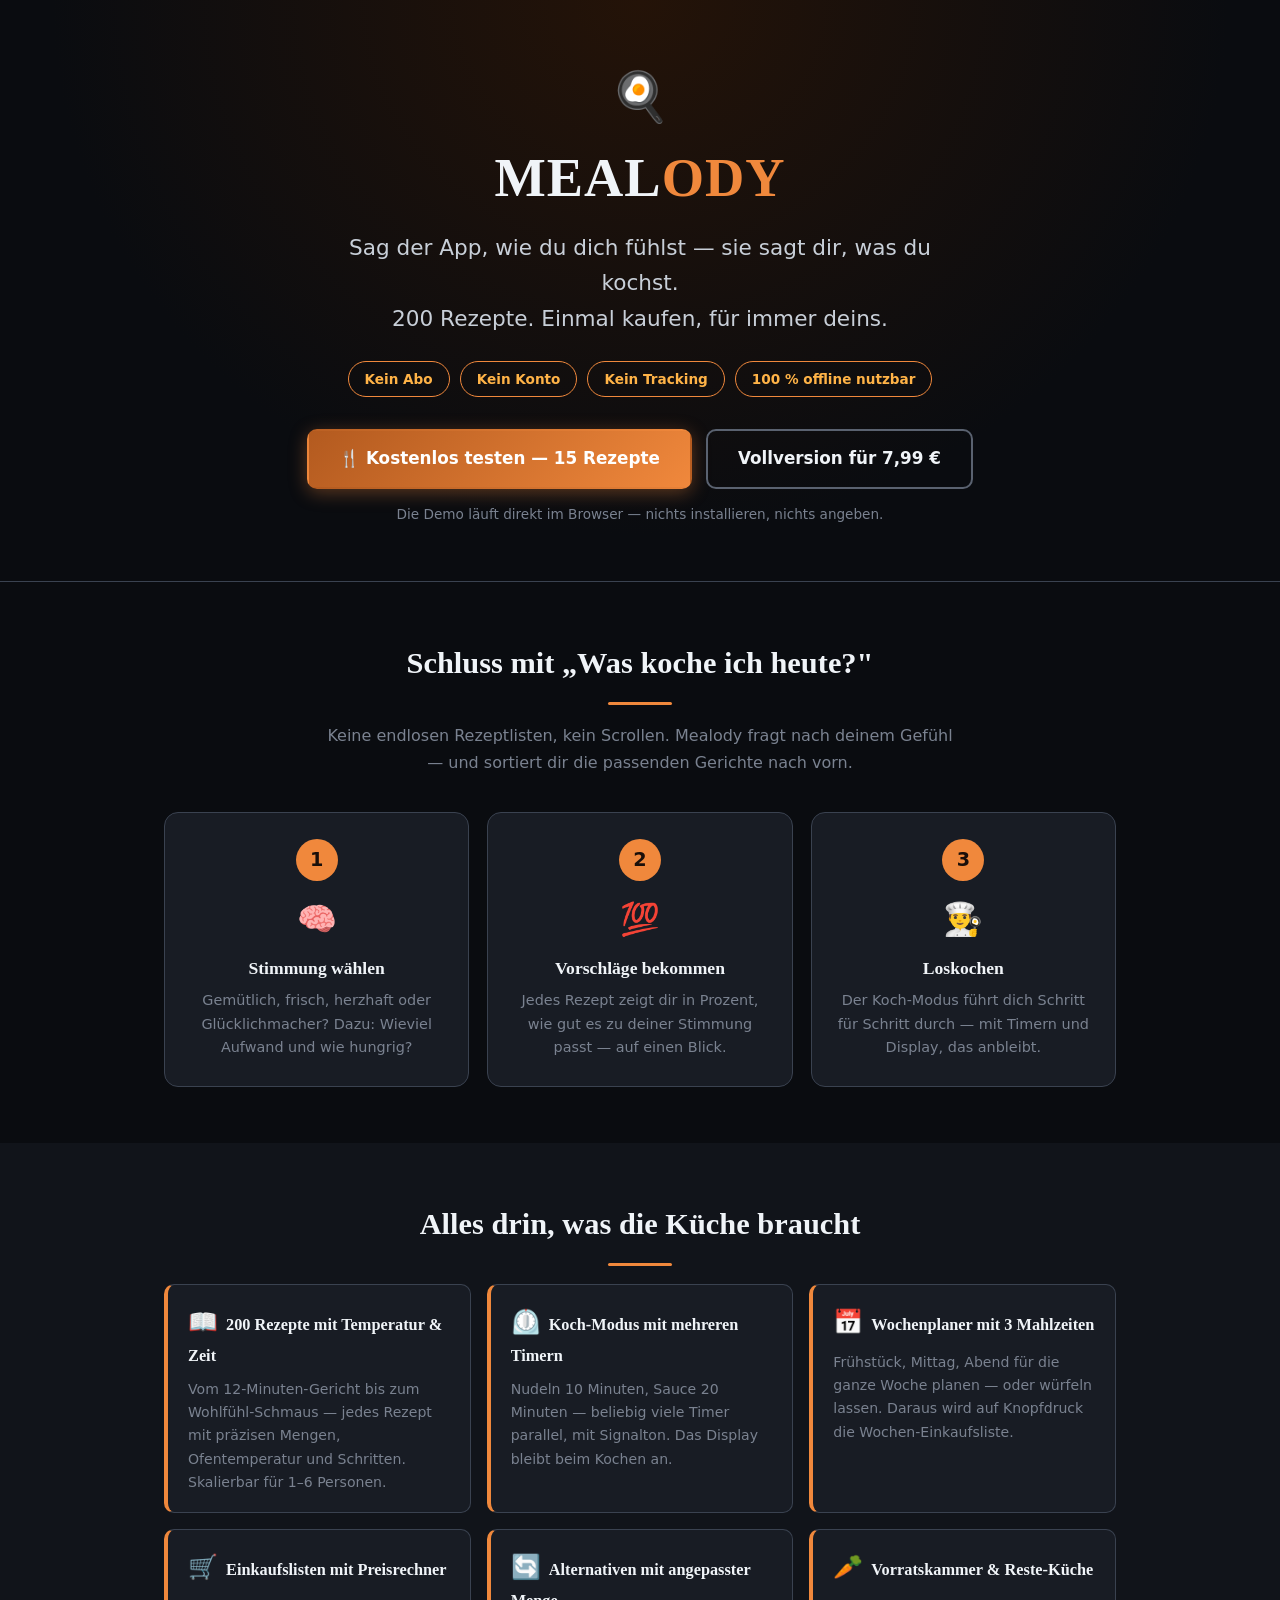
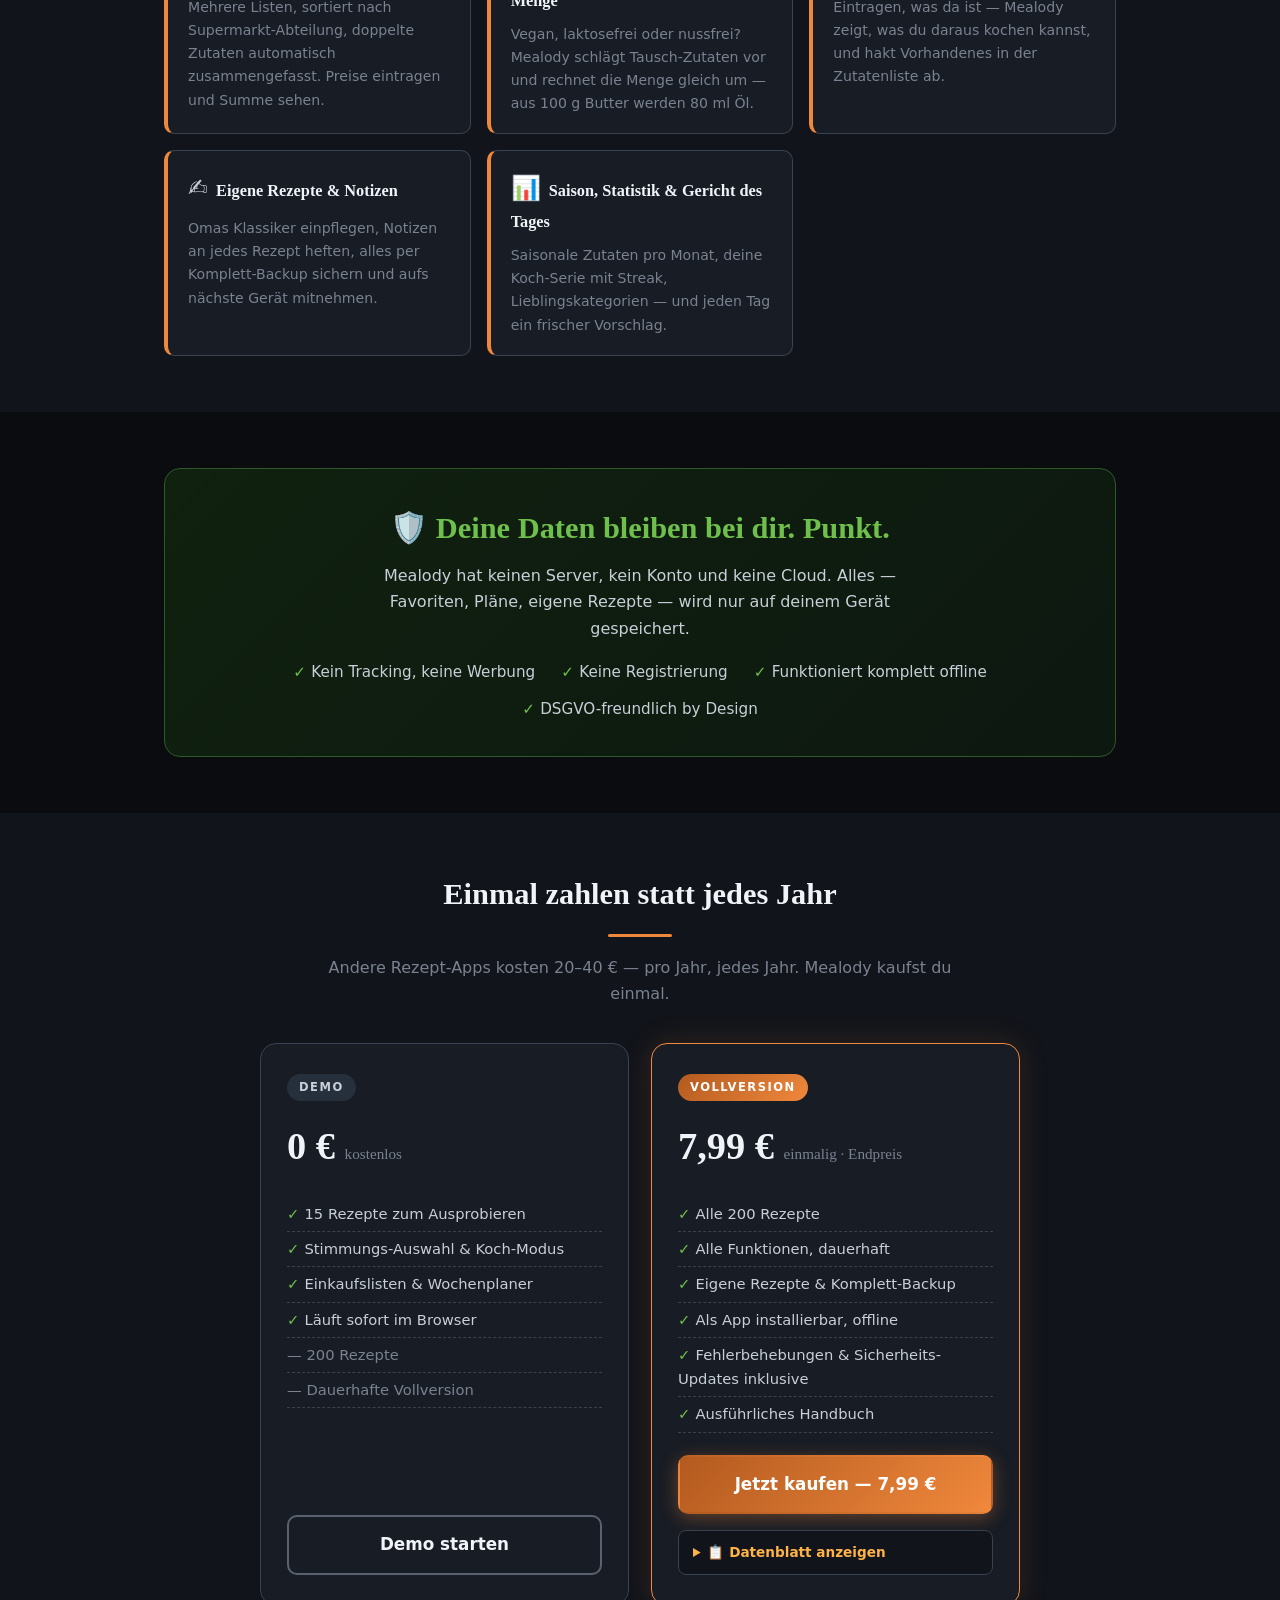
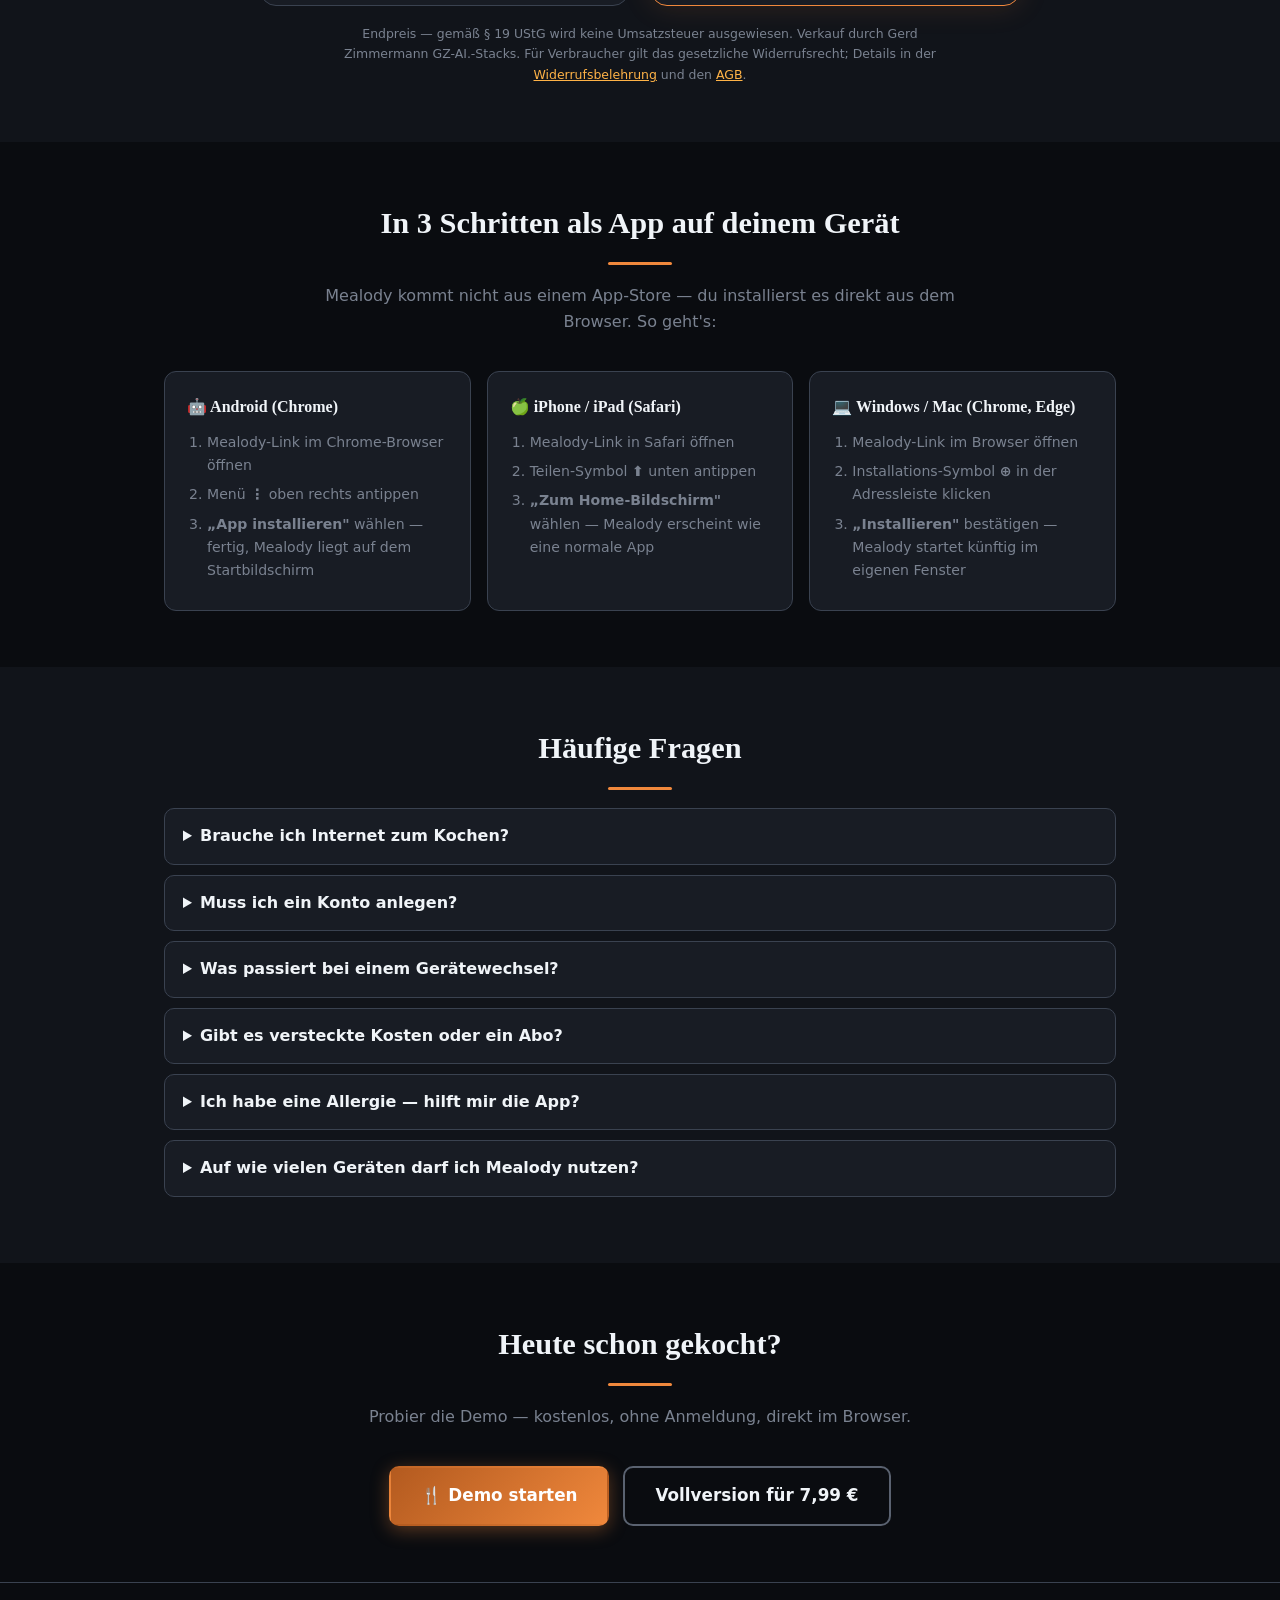
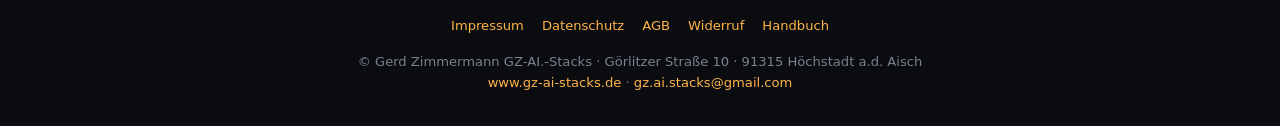
==== index.html @ 56acac4a "Add files via upload" ====
<!DOCTYPE html>
<html lang="de">
<head>
<meta charset="UTF-8">
<meta name="viewport" content="width=device-width, initial-scale=1.0">
<title>Mealody — Kochen nach Gefühl · Die Rezept-App ohne Abo</title>
<meta name="description" content="Mealody sagt dir, was du heute kochst: Stimmung wählen, Rezept finden, loskochen. 200 Rezepte, Wochenplaner, Einkaufslisten. Einmal kaufen, für immer nutzen — kein Abo, kein Konto, kein Tracking.">
<meta name="theme-color" content="#f0883c">
<style>
:root{
  --bg:#0a0c10; --panel:#11141a; --raised:#181c24; --card:#1f242e;
  --line:#3a4250; --line-strong:#5a6270;
  --dim:#7a8290; --norm:#c8cfd8; --bright:#f0f4f8;
  --accent:#f0883c; --accent2:#ffb347; --warm:#e0533c; --green:#6fbf4c;
}
*{box-sizing:border-box; margin:0; padding:0}
html{scroll-behavior:smooth}
body{font-family:'Segoe UI',Tahoma,system-ui,-apple-system,sans-serif; background:var(--bg); color:var(--norm); line-height:1.65; font-size:16px}
.skip{position:absolute; left:-9999px}
.skip:focus{left:8px; top:8px; width:auto; height:auto; background:var(--accent); color:var(--bg); padding:8px 14px; z-index:100; font-weight:bold; outline:2px solid var(--bright)}
a{color:var(--accent2)}
a:focus, button:focus, .btn:focus{outline:2px solid var(--accent); outline-offset:2px}
h1,h2,h3{font-family:Georgia,'Times New Roman',serif; color:var(--bright)}
.wrap{max-width:1000px; margin:0 auto; padding:0 24px}

/* Hero */
.hero{background:radial-gradient(ellipse at top, #241308 0%, var(--bg) 65%); border-bottom:1px solid var(--line); text-align:center; padding:72px 24px 56px}
.hero .logo{font-size:3rem; line-height:1}
.hero h1{font-size:clamp(2.2rem,6vw,3.4rem); margin:14px 0 6px; letter-spacing:1px}
.hero h1 .od{color:var(--accent)}
.hero .claim{font-size:clamp(1.05rem,2.5vw,1.35rem); color:var(--norm); max-width:620px; margin:0 auto 22px}
.badges{display:flex; flex-wrap:wrap; gap:10px; justify-content:center; margin:24px 0 32px}
.badge{border:1px solid var(--accent); color:var(--accent2); padding:6px 16px; border-radius:999px; font-size:0.85rem; font-weight:600}
.cta-row{display:flex; flex-wrap:wrap; gap:14px; justify-content:center}
.btn{display:inline-block; padding:14px 30px; border-radius:10px; font-size:1.05rem; font-weight:700; text-decoration:none; transition:0.15s; border:2px solid transparent}
.btn-primary{background:linear-gradient(135deg,#b35a1f,var(--accent)); color:#fff; box-shadow:0 4px 18px rgba(240,136,60,0.35)}
.btn-primary:hover{transform:translateY(-2px); box-shadow:0 6px 24px rgba(240,136,60,0.5)}
.btn-ghost{border-color:var(--line-strong); color:var(--bright)}
.btn-ghost:hover{border-color:var(--accent); color:var(--accent2)}
.hero .sub-cta{margin-top:14px; font-size:0.85rem; color:var(--dim)}

/* Sections */
section{padding:56px 0}
section h2{font-size:1.9rem; text-align:center; margin-bottom:8px}
section .lead{text-align:center; color:var(--dim); max-width:640px; margin:0 auto 36px}
.accent-line{width:64px; height:3px; background:var(--accent); margin:14px auto 18px; border-radius:2px}

/* So funktioniert's */
.steps{display:grid; grid-template-columns:repeat(auto-fit,minmax(240px,1fr)); gap:18px}
.step{background:var(--raised); border:1px solid var(--line); border-radius:14px; padding:26px 22px; text-align:center}
.step .num{display:inline-grid; place-items:center; width:42px; height:42px; border-radius:50%; background:var(--accent); color:#1a0f0a; font-weight:800; font-size:1.2rem; margin-bottom:12px}
.step .ico{font-size:2rem; display:block; margin-bottom:8px}
.step h3{font-size:1.1rem; margin-bottom:6px}
.step p{font-size:0.9rem; color:var(--dim)}

/* Features */
.features{display:grid; grid-template-columns:repeat(auto-fit,minmax(280px,1fr)); gap:16px}
.feature{background:var(--raised); border:1px solid var(--line); border-left:4px solid var(--accent); border-radius:10px; padding:18px 20px}
.feature .ico{font-size:1.5rem; margin-right:8px}
.feature h3{font-size:1.02rem; display:inline; vertical-align:middle}
.feature p{font-size:0.88rem; color:var(--dim); margin-top:8px}

/* Privacy */
.privacy{background:linear-gradient(135deg,#10210f,#0d1810); border:1px solid #2e5a28; border-radius:16px; padding:34px 30px; text-align:center}
.privacy h2{color:var(--green)}
.privacy ul{list-style:none; display:flex; flex-wrap:wrap; gap:12px 26px; justify-content:center; margin-top:18px}
.privacy li{color:var(--norm); font-size:0.95rem}
.privacy li::before{content:"✓ "; color:var(--green); font-weight:800}

/* Pricing */
.price-grid{display:grid; grid-template-columns:repeat(auto-fit,minmax(280px,1fr)); gap:22px; max-width:760px; margin:0 auto}
.price-card{background:var(--raised); border:1px solid var(--line); border-radius:16px; padding:30px 26px; display:flex; flex-direction:column}
.price-card.full{border-color:var(--accent); box-shadow:0 0 30px rgba(240,136,60,0.15); position:relative}
.edition{display:inline-block; align-self:flex-start; font-size:0.72rem; letter-spacing:1.5px; font-weight:800; padding:4px 12px; border-radius:999px; margin-bottom:14px}
.edition.demo{background:#26303d; color:var(--norm)}
.edition.vollversion{background:linear-gradient(135deg,#b35a1f,var(--accent)); color:#fff}
.price-card .price{font-size:2.4rem; font-weight:800; color:var(--bright); font-family:Georgia,serif}
.price-card .price small{font-size:0.95rem; color:var(--dim); font-weight:400}
.price-card ul{list-style:none; margin:18px 0 22px; flex:1}
.price-card li{padding:5px 0; font-size:0.92rem; border-bottom:1px dashed var(--line)}
.price-card li.yes::before{content:"✓ "; color:var(--green); font-weight:800}
.price-card li.no::before{content:"— "; color:var(--dim)}
.price-card li.no{color:var(--dim)}
.price-card .btn{text-align:center}
details.datenblatt{margin-top:16px; background:var(--panel); border:1px solid var(--line); border-radius:8px}
details.datenblatt summary{cursor:pointer; padding:10px 14px; font-size:0.85rem; color:var(--accent2); font-weight:600}
details.datenblatt div{padding:0 14px 12px; font-size:0.82rem; color:var(--dim)}
details.datenblatt dt{color:var(--norm); font-weight:600; margin-top:8px}
.legal-note{text-align:center; font-size:0.78rem; color:var(--dim); margin-top:18px; max-width:640px; margin-left:auto; margin-right:auto}

/* Install */
.install-grid{display:grid; grid-template-columns:repeat(auto-fit,minmax(250px,1fr)); gap:16px}
.install-card{background:var(--raised); border:1px solid var(--line); border-radius:12px; padding:22px}
.install-card h3{font-size:1rem; margin-bottom:10px}
.install-card ol{padding-left:20px; font-size:0.88rem; color:var(--dim)}
.install-card li{margin:6px 0}

/* FAQ */
.faq details{background:var(--raised); border:1px solid var(--line); border-radius:10px; margin-bottom:10px}
.faq summary{cursor:pointer; padding:14px 18px; font-weight:600; color:var(--bright)}
.faq summary:hover{color:var(--accent2)}
.faq .a{padding:0 18px 16px; font-size:0.92rem; color:var(--norm)}

/* Footer */
footer{border-top:1px solid var(--line); padding:32px 24px; text-align:center; color:var(--dim); font-size:0.82rem}
footer nav{display:flex; flex-wrap:wrap; gap:18px; justify-content:center; margin-bottom:14px}
footer a{color:var(--accent2); text-decoration:none}
footer a:hover, footer a:focus{text-decoration:underline}

@media (max-width:700px){ section{padding:42px 0} .hero{padding:52px 18px 44px} }
@media (prefers-reduced-motion:reduce){*{transition:none !important; animation:none !important} html{scroll-behavior:auto}}
@media (prefers-contrast:more){body{color:#fff} .feature,.step,.price-card{border-width:2px}}
</style>
</head>
<body>
<a href="#inhalt" class="skip">Zum Inhalt springen</a>

<header class="hero" role="banner">
  <div class="logo" aria-hidden="true">🍳</div>
  <h1>MEAL<span class="od">ODY</span></h1>
  <p class="claim">Sag der App, wie du dich fühlst — sie sagt dir, was du kochst.<br>200 Rezepte. Einmal kaufen, für immer deins.</p>
  <div class="badges" role="list" aria-label="Die wichtigsten Vorteile">
    <span class="badge" role="listitem">Kein Abo</span>
    <span class="badge" role="listitem">Kein Konto</span>
    <span class="badge" role="listitem">Kein Tracking</span>
    <span class="badge" role="listitem">100 % offline nutzbar</span>
  </div>
  <div class="cta-row">
    <a class="btn btn-primary" href="demo/">🍴 Kostenlos testen — 15 Rezepte</a>
    <a class="btn btn-ghost" href="#preis">Vollversion für 7,99 €</a>
  </div>
  <p class="sub-cta">Die Demo läuft direkt im Browser — nichts installieren, nichts angeben.</p>
</header>

<main id="inhalt" tabindex="-1">

<section aria-labelledby="h-how">
  <div class="wrap">
    <h2 id="h-how">Schluss mit „Was koche ich heute?"</h2>
    <div class="accent-line" aria-hidden="true"></div>
    <p class="lead">Keine endlosen Rezeptlisten, kein Scrollen. Mealody fragt nach deinem Gefühl — und sortiert dir die passenden Gerichte nach vorn.</p>
    <div class="steps">
      <div class="step">
        <span class="num" aria-hidden="true">1</span>
        <span class="ico" aria-hidden="true">🧠</span>
        <h3>Stimmung wählen</h3>
        <p>Gemütlich, frisch, herzhaft oder Glücklichmacher? Dazu: Wieviel Aufwand und wie hungrig?</p>
      </div>
      <div class="step">
        <span class="num" aria-hidden="true">2</span>
        <span class="ico" aria-hidden="true">💯</span>
        <h3>Vorschläge bekommen</h3>
        <p>Jedes Rezept zeigt dir in Prozent, wie gut es zu deiner Stimmung passt — auf einen Blick.</p>
      </div>
      <div class="step">
        <span class="num" aria-hidden="true">3</span>
        <span class="ico" aria-hidden="true">👨‍🍳</span>
        <h3>Loskochen</h3>
        <p>Der Koch-Modus führt dich Schritt für Schritt durch — mit Timern und Display, das anbleibt.</p>
      </div>
    </div>
  </div>
</section>

<section aria-labelledby="h-features" style="background:var(--panel)">
  <div class="wrap">
    <h2 id="h-features">Alles drin, was die Küche braucht</h2>
    <div class="accent-line" aria-hidden="true"></div>
    <div class="features">
      <div class="feature"><span class="ico" aria-hidden="true">📖</span><h3>200 Rezepte mit Temperatur &amp; Zeit</h3><p>Vom 12-Minuten-Gericht bis zum Wohlfühl-Schmaus — jedes Rezept mit präzisen Mengen, Ofentemperatur und Schritten. Skalierbar für 1–6 Personen.</p></div>
      <div class="feature"><span class="ico" aria-hidden="true">⏲️</span><h3>Koch-Modus mit mehreren Timern</h3><p>Nudeln 10 Minuten, Sauce 20 Minuten — beliebig viele Timer parallel, mit Signalton. Das Display bleibt beim Kochen an.</p></div>
      <div class="feature"><span class="ico" aria-hidden="true">📅</span><h3>Wochenplaner mit 3 Mahlzeiten</h3><p>Frühstück, Mittag, Abend für die ganze Woche planen — oder würfeln lassen. Daraus wird auf Knopfdruck die Wochen-Einkaufsliste.</p></div>
      <div class="feature"><span class="ico" aria-hidden="true">🛒</span><h3>Einkaufslisten mit Preisrechner</h3><p>Mehrere Listen, sortiert nach Supermarkt-Abteilung, doppelte Zutaten automatisch zusammengefasst. Preise eintragen und Summe sehen.</p></div>
      <div class="feature"><span class="ico" aria-hidden="true">🔄</span><h3>Alternativen mit angepasster Menge</h3><p>Vegan, laktosefrei oder nussfrei? Mealody schlägt Tausch-Zutaten vor und rechnet die Menge gleich um — aus 100 g Butter werden 80 ml Öl.</p></div>
      <div class="feature"><span class="ico" aria-hidden="true">🥕</span><h3>Vorratskammer &amp; Reste-Küche</h3><p>Eintragen, was da ist — Mealody zeigt, was du daraus kochen kannst, und hakt Vorhandenes in der Zutatenliste ab.</p></div>
      <div class="feature"><span class="ico" aria-hidden="true">✍️</span><h3>Eigene Rezepte &amp; Notizen</h3><p>Omas Klassiker einpflegen, Notizen an jedes Rezept heften, alles per Komplett-Backup sichern und aufs nächste Gerät mitnehmen.</p></div>
      <div class="feature"><span class="ico" aria-hidden="true">📊</span><h3>Saison, Statistik &amp; Gericht des Tages</h3><p>Saisonale Zutaten pro Monat, deine Koch-Serie mit Streak, Lieblingskategorien — und jeden Tag ein frischer Vorschlag.</p></div>
    </div>
  </div>
</section>

<section aria-labelledby="h-privacy">
  <div class="wrap">
    <div class="privacy">
      <h2 id="h-privacy">🛡️ Deine Daten bleiben bei dir. Punkt.</h2>
      <p style="margin-top:10px; max-width:560px; margin-left:auto; margin-right:auto;">Mealody hat keinen Server, kein Konto und keine Cloud. Alles — Favoriten, Pläne, eigene Rezepte — wird nur auf deinem Gerät gespeichert.</p>
      <ul aria-label="Datenschutz-Fakten">
        <li>Kein Tracking, keine Werbung</li>
        <li>Keine Registrierung</li>
        <li>Funktioniert komplett offline</li>
        <li>DSGVO-freundlich by Design</li>
      </ul>
    </div>
  </div>
</section>

<section id="preis" aria-labelledby="h-preis" style="background:var(--panel)">
  <div class="wrap">
    <h2 id="h-preis">Einmal zahlen statt jedes Jahr</h2>
    <div class="accent-line" aria-hidden="true"></div>
    <p class="lead">Andere Rezept-Apps kosten 20–40 € — pro Jahr, jedes Jahr. Mealody kaufst du einmal.</p>
    <div class="price-grid">
      <div class="price-card">
        <span class="edition demo">DEMO</span>
        <div class="price">0 € <small>kostenlos</small></div>
        <ul>
          <li class="yes">15 Rezepte zum Ausprobieren</li>
          <li class="yes">Stimmungs-Auswahl &amp; Koch-Modus</li>
          <li class="yes">Einkaufslisten &amp; Wochenplaner</li>
          <li class="yes">Läuft sofort im Browser</li>
          <li class="no">200 Rezepte</li>
          <li class="no">Dauerhafte Vollversion</li>
        </ul>
        <a class="btn btn-ghost" href="demo/">Demo starten</a>
      </div>
      <div class="price-card full">
        <span class="edition vollversion">VOLLVERSION</span>
        <div class="price">7,99 € <small>einmalig · Endpreis</small></div>
        <ul>
          <li class="yes">Alle 200 Rezepte</li>
          <li class="yes">Alle Funktionen, dauerhaft</li>
          <li class="yes">Eigene Rezepte &amp; Komplett-Backup</li>
          <li class="yes">Als App installierbar, offline</li>
          <li class="yes">Fehlerbehebungen &amp; Sicherheits-Updates inklusive</li>
          <li class="yes">Ausführliches Handbuch</li>
        </ul>
        <a class="btn btn-primary" href="mailto:gz.ai.stacks@gmail.com?subject=Mealody%20Vollversion%20kaufen">Jetzt kaufen — 7,99 €</a>
        <details class="datenblatt">
          <summary>📋 Datenblatt anzeigen</summary>
          <div>
            <dl>
              <dt>Typ</dt><dd>Progressive Web-App (PWA), eine Datei, installierbar</dd>
              <dt>Plattformen</dt><dd>Windows, Android, iOS, macOS, Linux — jeder moderne Browser</dd>
              <dt>Sprache</dt><dd>Deutsch</dd>
              <dt>Speicherbedarf</dt><dd>unter 1 MB (ohne Schriften ca. 270 kB App-Datei)</dd>
              <dt>Internet</dt><dd>nur für den ersten Aufruf nötig, danach vollständig offline</dd>
              <dt>Lizenz</dt><dd>Einmalkauf, Privatnutzung im eigenen Haushalt, Freischaltung per Code</dd>
              <dt>Updates</dt><dd>Fehlerbehebungen und Sicherheitsaktualisierungen mind. 2 Jahre ab Kauf</dd>
            </dl>
          </div>
        </details>
      </div>
    </div>
    <p class="legal-note">Endpreis — gemäß § 19 UStG wird keine Umsatzsteuer ausgewiesen. Verkauf durch Gerd Zimmermann GZ-AI.-Stacks. Für Verbraucher gilt das gesetzliche Widerrufsrecht; Details in der <a href="widerruf.html">Widerrufsbelehrung</a> und den <a href="agb.html">AGB</a>.</p>
  </div>
</section>

<section aria-labelledby="h-install">
  <div class="wrap">
    <h2 id="h-install">In 3 Schritten als App auf deinem Gerät</h2>
    <div class="accent-line" aria-hidden="true"></div>
    <p class="lead">Mealody kommt nicht aus einem App-Store — du installierst es direkt aus dem Browser. So geht's:</p>
    <div class="install-grid">
      <div class="install-card">
        <h3>🤖 Android (Chrome)</h3>
        <ol>
          <li>Mealody-Link im Chrome-Browser öffnen</li>
          <li>Menü <strong>⋮</strong> oben rechts antippen</li>
          <li><strong>„App installieren"</strong> wählen — fertig, Mealody liegt auf dem Startbildschirm</li>
        </ol>
      </div>
      <div class="install-card">
        <h3>🍏 iPhone / iPad (Safari)</h3>
        <ol>
          <li>Mealody-Link in Safari öffnen</li>
          <li>Teilen-Symbol <strong>⬆️</strong> unten antippen</li>
          <li><strong>„Zum Home-Bildschirm"</strong> wählen — Mealody erscheint wie eine normale App</li>
        </ol>
      </div>
      <div class="install-card">
        <h3>💻 Windows / Mac (Chrome, Edge)</h3>
        <ol>
          <li>Mealody-Link im Browser öffnen</li>
          <li>Installations-Symbol <strong>⊕</strong> in der Adressleiste klicken</li>
          <li><strong>„Installieren"</strong> bestätigen — Mealody startet künftig im eigenen Fenster</li>
        </ol>
      </div>
    </div>
  </div>
</section>

<section aria-labelledby="h-faq" style="background:var(--panel)">
  <div class="wrap faq">
    <h2 id="h-faq">Häufige Fragen</h2>
    <div class="accent-line" aria-hidden="true"></div>
    <details>
      <summary>Brauche ich Internet zum Kochen?</summary>
      <div class="a">Nein. Nach dem ersten Aufruf funktioniert Mealody vollständig offline — auch im Funkloch oder in der Küche im Keller.</div>
    </details>
    <details>
      <summary>Muss ich ein Konto anlegen?</summary>
      <div class="a">Nein. Es gibt kein Konto, keine Anmeldung und keine E-Mail-Pflicht. Du bekommst nach dem Kauf einen Freischaltcode — eingeben, fertig.</div>
    </details>
    <details>
      <summary>Was passiert bei einem Gerätewechsel?</summary>
      <div class="a">Mit dem eingebauten Komplett-Backup sicherst du alle Daten (Favoriten, Pläne, eigene Rezepte) als Datei und spielst sie auf dem neuen Gerät wieder ein.</div>
    </details>
    <details>
      <summary>Gibt es versteckte Kosten oder ein Abo?</summary>
      <div class="a">Nein. 7,99 € einmalig — das war's. Fehlerbehebungen und Sicherheits-Updates sind für mindestens 2 Jahre inklusive.</div>
    </details>
    <details>
      <summary>Ich habe eine Allergie — hilft mir die App?</summary>
      <div class="a">Mealody bietet Filter (z. B. ohne Nüsse, ohne Milch) und Tausch-Vorschläge mit umgerechneten Mengen. Wichtig: Die Erkennung ist eine automatische Hilfe und kein medizinisch verlässlicher Schutz — bitte prüfe bei Allergien immer selbst die Zutaten.</div>
    </details>
    <details>
      <summary>Auf wie vielen Geräten darf ich Mealody nutzen?</summary>
      <div class="a">Die Lizenz gilt für die Privatnutzung in deinem Haushalt — also auf deinen eigenen Geräten (Handy, Tablet, PC).</div>
    </details>
  </div>
</section>

<section aria-labelledby="h-final" style="text-align:center">
  <div class="wrap">
    <h2 id="h-final">Heute schon gekocht?</h2>
    <div class="accent-line" aria-hidden="true"></div>
    <p class="lead">Probier die Demo — kostenlos, ohne Anmeldung, direkt im Browser.</p>
    <div class="cta-row">
      <a class="btn btn-primary" href="demo/">🍴 Demo starten</a>
      <a class="btn btn-ghost" href="#preis">Vollversion für 7,99 €</a>
    </div>
  </div>
</section>

</main>

<footer role="contentinfo">
  <nav aria-label="Rechtliches">
    <a href="impressum.html">Impressum</a>
    <a href="datenschutz.html">Datenschutz</a>
    <a href="agb.html">AGB</a>
    <a href="widerruf.html">Widerruf</a>
    <a href="HANDBUCH.html">Handbuch</a>
  </nav>
  <p>© Gerd Zimmermann GZ-AI.-Stacks · Görlitzer Straße 10 · 91315 Höchstadt a.d. Aisch</p>
  <p><a href="https://www.gz-ai-stacks.de">www.gz-ai-stacks.de</a> · <a href="mailto:gz.ai.stacks@gmail.com">gz.ai.stacks@gmail.com</a></p>
</footer>

</body>
</html>
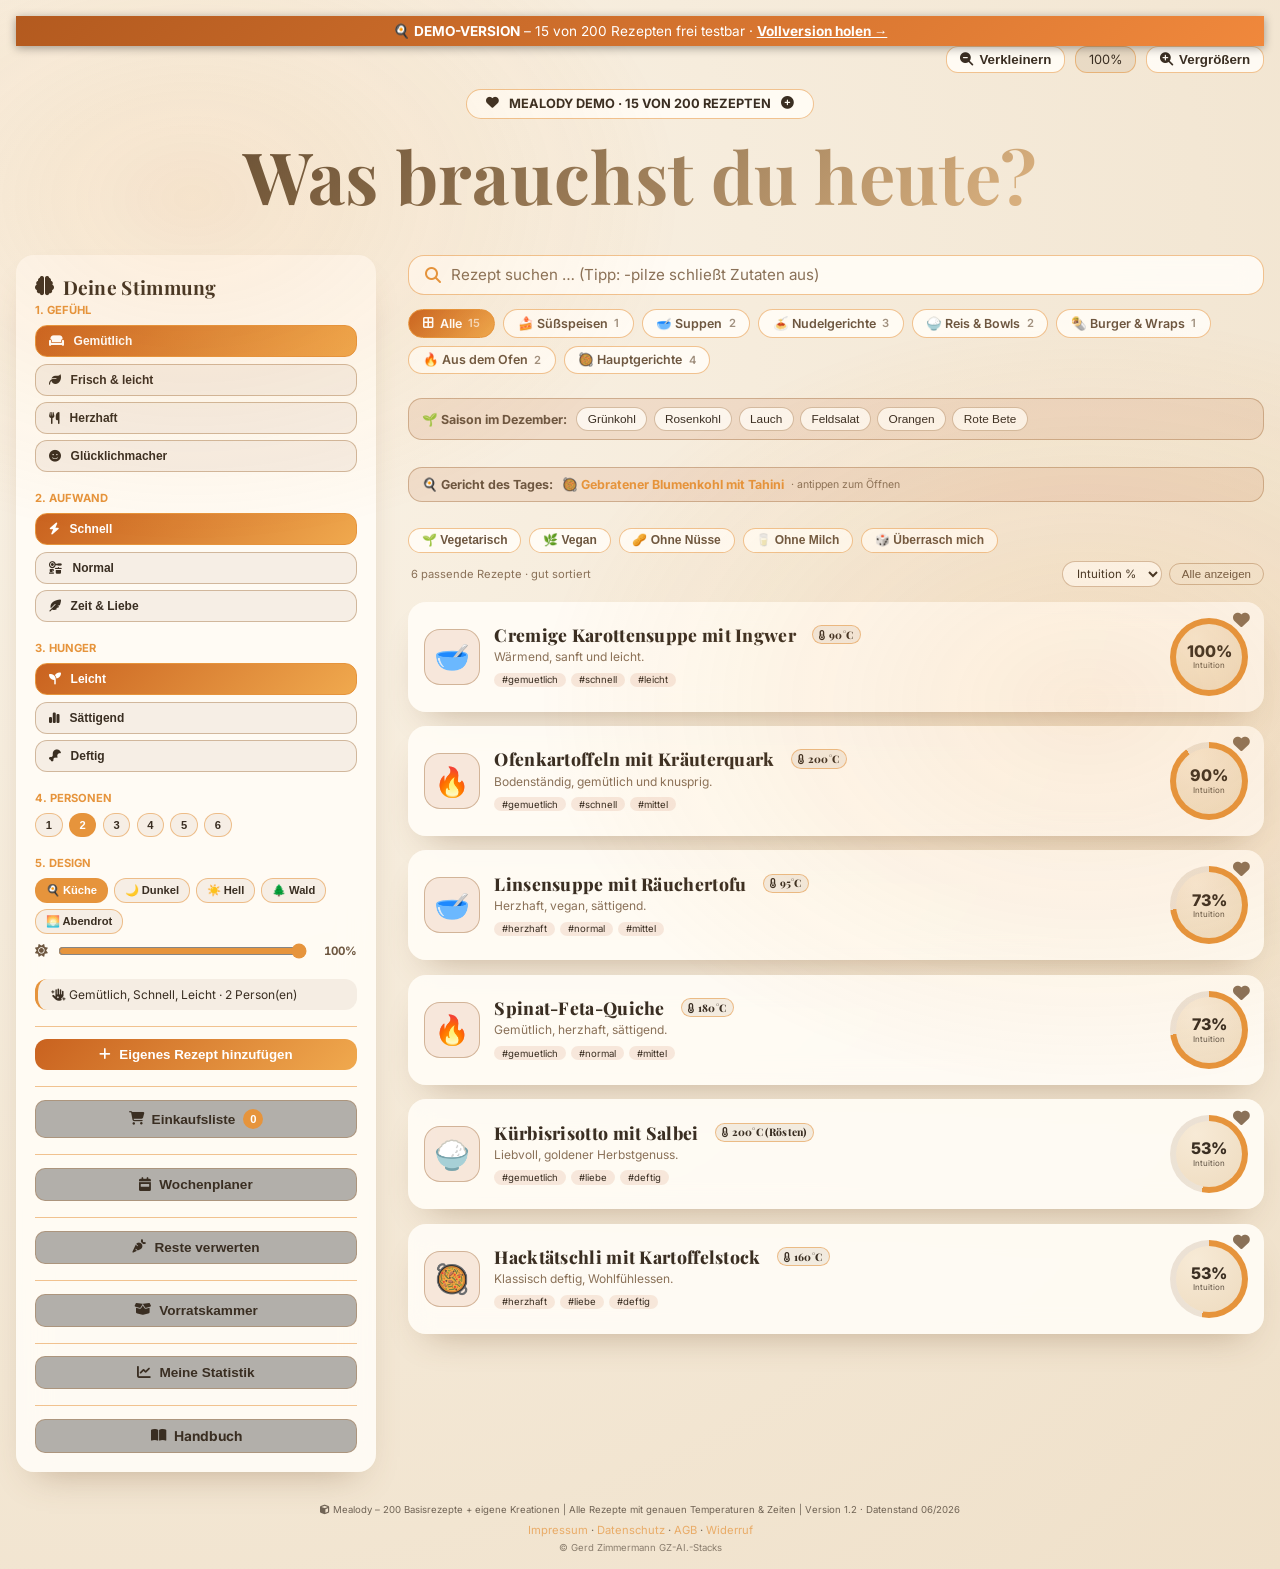
==== commit 1a47e801: "Add files via upload" ====
--- a/index.html
+++ b/index.html
@@ -1,340 +1,2424 @@
-<!DOCTYPE html>
-<html lang="de">
-<head>
-<meta charset="UTF-8">
-<meta name="viewport" content="width=device-width, initial-scale=1.0">
-<title>Mealody — Kochen nach Gefühl · Die Rezept-App ohne Abo</title>
-<meta name="description" content="Mealody sagt dir, was du heute kochst: Stimmung wählen, Rezept finden, loskochen. 200 Rezepte, Wochenplaner, Einkaufslisten. Einmal kaufen, für immer nutzen — kein Abo, kein Konto, kein Tracking.">
-<meta name="theme-color" content="#f0883c">
-<style>
-:root{
-  --bg:#0a0c10; --panel:#11141a; --raised:#181c24; --card:#1f242e;
-  --line:#3a4250; --line-strong:#5a6270;
-  --dim:#7a8290; --norm:#c8cfd8; --bright:#f0f4f8;
-  --accent:#f0883c; --accent2:#ffb347; --warm:#e0533c; --green:#6fbf4c;
-}
-*{box-sizing:border-box; margin:0; padding:0}
-html{scroll-behavior:smooth}
-body{font-family:'Segoe UI',Tahoma,system-ui,-apple-system,sans-serif; background:var(--bg); color:var(--norm); line-height:1.65; font-size:16px}
-.skip{position:absolute; left:-9999px}
-.skip:focus{left:8px; top:8px; width:auto; height:auto; background:var(--accent); color:var(--bg); padding:8px 14px; z-index:100; font-weight:bold; outline:2px solid var(--bright)}
-a{color:var(--accent2)}
-a:focus, button:focus, .btn:focus{outline:2px solid var(--accent); outline-offset:2px}
-h1,h2,h3{font-family:Georgia,'Times New Roman',serif; color:var(--bright)}
-.wrap{max-width:1000px; margin:0 auto; padding:0 24px}
-
-/* Hero */
-.hero{background:radial-gradient(ellipse at top, #241308 0%, var(--bg) 65%); border-bottom:1px solid var(--line); text-align:center; padding:72px 24px 56px}
-.hero .logo{font-size:3rem; line-height:1}
-.hero h1{font-size:clamp(2.2rem,6vw,3.4rem); margin:14px 0 6px; letter-spacing:1px}
-.hero h1 .od{color:var(--accent)}
-.hero .claim{font-size:clamp(1.05rem,2.5vw,1.35rem); color:var(--norm); max-width:620px; margin:0 auto 22px}
-.badges{display:flex; flex-wrap:wrap; gap:10px; justify-content:center; margin:24px 0 32px}
-.badge{border:1px solid var(--accent); color:var(--accent2); padding:6px 16px; border-radius:999px; font-size:0.85rem; font-weight:600}
-.cta-row{display:flex; flex-wrap:wrap; gap:14px; justify-content:center}
-.btn{display:inline-block; padding:14px 30px; border-radius:10px; font-size:1.05rem; font-weight:700; text-decoration:none; transition:0.15s; border:2px solid transparent}
-.btn-primary{background:linear-gradient(135deg,#b35a1f,var(--accent)); color:#fff; box-shadow:0 4px 18px rgba(240,136,60,0.35)}
-.btn-primary:hover{transform:translateY(-2px); box-shadow:0 6px 24px rgba(240,136,60,0.5)}
-.btn-ghost{border-color:var(--line-strong); color:var(--bright)}
-.btn-ghost:hover{border-color:var(--accent); color:var(--accent2)}
-.hero .sub-cta{margin-top:14px; font-size:0.85rem; color:var(--dim)}
-
-/* Sections */
-section{padding:56px 0}
-section h2{font-size:1.9rem; text-align:center; margin-bottom:8px}
-section .lead{text-align:center; color:var(--dim); max-width:640px; margin:0 auto 36px}
-.accent-line{width:64px; height:3px; background:var(--accent); margin:14px auto 18px; border-radius:2px}
-
-/* So funktioniert's */
-.steps{display:grid; grid-template-columns:repeat(auto-fit,minmax(240px,1fr)); gap:18px}
-.step{background:var(--raised); border:1px solid var(--line); border-radius:14px; padding:26px 22px; text-align:center}
-.step .num{display:inline-grid; place-items:center; width:42px; height:42px; border-radius:50%; background:var(--accent); color:#1a0f0a; font-weight:800; font-size:1.2rem; margin-bottom:12px}
-.step .ico{font-size:2rem; display:block; margin-bottom:8px}
-.step h3{font-size:1.1rem; margin-bottom:6px}
-.step p{font-size:0.9rem; color:var(--dim)}
-
-/* Features */
-.features{display:grid; grid-template-columns:repeat(auto-fit,minmax(280px,1fr)); gap:16px}
-.feature{background:var(--raised); border:1px solid var(--line); border-left:4px solid var(--accent); border-radius:10px; padding:18px 20px}
-.feature .ico{font-size:1.5rem; margin-right:8px}
-.feature h3{font-size:1.02rem; display:inline; vertical-align:middle}
-.feature p{font-size:0.88rem; color:var(--dim); margin-top:8px}
-
-/* Privacy */
-.privacy{background:linear-gradient(135deg,#10210f,#0d1810); border:1px solid #2e5a28; border-radius:16px; padding:34px 30px; text-align:center}
-.privacy h2{color:var(--green)}
-.privacy ul{list-style:none; display:flex; flex-wrap:wrap; gap:12px 26px; justify-content:center; margin-top:18px}
-.privacy li{color:var(--norm); font-size:0.95rem}
-.privacy li::before{content:"✓ "; color:var(--green); font-weight:800}
-
-/* Pricing */
-.price-grid{display:grid; grid-template-columns:repeat(auto-fit,minmax(280px,1fr)); gap:22px; max-width:760px; margin:0 auto}
-.price-card{background:var(--raised); border:1px solid var(--line); border-radius:16px; padding:30px 26px; display:flex; flex-direction:column}
-.price-card.full{border-color:var(--accent); box-shadow:0 0 30px rgba(240,136,60,0.15); position:relative}
-.edition{display:inline-block; align-self:flex-start; font-size:0.72rem; letter-spacing:1.5px; font-weight:800; padding:4px 12px; border-radius:999px; margin-bottom:14px}
-.edition.demo{background:#26303d; color:var(--norm)}
-.edition.vollversion{background:linear-gradient(135deg,#b35a1f,var(--accent)); color:#fff}
-.price-card .price{font-size:2.4rem; font-weight:800; color:var(--bright); font-family:Georgia,serif}
-.price-card .price small{font-size:0.95rem; color:var(--dim); font-weight:400}
-.price-card ul{list-style:none; margin:18px 0 22px; flex:1}
-.price-card li{padding:5px 0; font-size:0.92rem; border-bottom:1px dashed var(--line)}
-.price-card li.yes::before{content:"✓ "; color:var(--green); font-weight:800}
-.price-card li.no::before{content:"— "; color:var(--dim)}
-.price-card li.no{color:var(--dim)}
-.price-card .btn{text-align:center}
-details.datenblatt{margin-top:16px; background:var(--panel); border:1px solid var(--line); border-radius:8px}
-details.datenblatt summary{cursor:pointer; padding:10px 14px; font-size:0.85rem; color:var(--accent2); font-weight:600}
-details.datenblatt div{padding:0 14px 12px; font-size:0.82rem; color:var(--dim)}
-details.datenblatt dt{color:var(--norm); font-weight:600; margin-top:8px}
-.legal-note{text-align:center; font-size:0.78rem; color:var(--dim); margin-top:18px; max-width:640px; margin-left:auto; margin-right:auto}
-
-/* Install */
-.install-grid{display:grid; grid-template-columns:repeat(auto-fit,minmax(250px,1fr)); gap:16px}
-.install-card{background:var(--raised); border:1px solid var(--line); border-radius:12px; padding:22px}
-.install-card h3{font-size:1rem; margin-bottom:10px}
-.install-card ol{padding-left:20px; font-size:0.88rem; color:var(--dim)}
-.install-card li{margin:6px 0}
-
-/* FAQ */
-.faq details{background:var(--raised); border:1px solid var(--line); border-radius:10px; margin-bottom:10px}
-.faq summary{cursor:pointer; padding:14px 18px; font-weight:600; color:var(--bright)}
-.faq summary:hover{color:var(--accent2)}
-.faq .a{padding:0 18px 16px; font-size:0.92rem; color:var(--norm)}
-
-/* Footer */
-footer{border-top:1px solid var(--line); padding:32px 24px; text-align:center; color:var(--dim); font-size:0.82rem}
-footer nav{display:flex; flex-wrap:wrap; gap:18px; justify-content:center; margin-bottom:14px}
-footer a{color:var(--accent2); text-decoration:none}
-footer a:hover, footer a:focus{text-decoration:underline}
-
-@media (max-width:700px){ section{padding:42px 0} .hero{padding:52px 18px 44px} }
-@media (prefers-reduced-motion:reduce){*{transition:none !important; animation:none !important} html{scroll-behavior:auto}}
-@media (prefers-contrast:more){body{color:#fff} .feature,.step,.price-card{border-width:2px}}
-</style>
-</head>
-<body>
-<a href="#inhalt" class="skip">Zum Inhalt springen</a>
-
-<header class="hero" role="banner">
-  <div class="logo" aria-hidden="true">🍳</div>
-  <h1>MEAL<span class="od">ODY</span></h1>
-  <p class="claim">Sag der App, wie du dich fühlst — sie sagt dir, was du kochst.<br>200 Rezepte. Einmal kaufen, für immer deins.</p>
-  <div class="badges" role="list" aria-label="Die wichtigsten Vorteile">
-    <span class="badge" role="listitem">Kein Abo</span>
-    <span class="badge" role="listitem">Kein Konto</span>
-    <span class="badge" role="listitem">Kein Tracking</span>
-    <span class="badge" role="listitem">100 % offline nutzbar</span>
-  </div>
-  <div class="cta-row">
-    <a class="btn btn-primary" href="demo/">🍴 Kostenlos testen — 15 Rezepte</a>
-    <a class="btn btn-ghost" href="#preis">Vollversion für 7,99 €</a>
-  </div>
-  <p class="sub-cta">Die Demo läuft direkt im Browser — nichts installieren, nichts angeben.</p>
-</header>
-
-<main id="inhalt" tabindex="-1">
-
-<section aria-labelledby="h-how">
-  <div class="wrap">
-    <h2 id="h-how">Schluss mit „Was koche ich heute?"</h2>
-    <div class="accent-line" aria-hidden="true"></div>
-    <p class="lead">Keine endlosen Rezeptlisten, kein Scrollen. Mealody fragt nach deinem Gefühl — und sortiert dir die passenden Gerichte nach vorn.</p>
-    <div class="steps">
-      <div class="step">
-        <span class="num" aria-hidden="true">1</span>
-        <span class="ico" aria-hidden="true">🧠</span>
-        <h3>Stimmung wählen</h3>
-        <p>Gemütlich, frisch, herzhaft oder Glücklichmacher? Dazu: Wieviel Aufwand und wie hungrig?</p>
-      </div>
-      <div class="step">
-        <span class="num" aria-hidden="true">2</span>
-        <span class="ico" aria-hidden="true">💯</span>
-        <h3>Vorschläge bekommen</h3>
-        <p>Jedes Rezept zeigt dir in Prozent, wie gut es zu deiner Stimmung passt — auf einen Blick.</p>
-      </div>
-      <div class="step">
-        <span class="num" aria-hidden="true">3</span>
-        <span class="ico" aria-hidden="true">👨‍🍳</span>
-        <h3>Loskochen</h3>
-        <p>Der Koch-Modus führt dich Schritt für Schritt durch — mit Timern und Display, das anbleibt.</p>
-      </div>
-    </div>
-  </div>
-</section>
-
-<section aria-labelledby="h-features" style="background:var(--panel)">
-  <div class="wrap">
-    <h2 id="h-features">Alles drin, was die Küche braucht</h2>
-    <div class="accent-line" aria-hidden="true"></div>
-    <div class="features">
-      <div class="feature"><span class="ico" aria-hidden="true">📖</span><h3>200 Rezepte mit Temperatur &amp; Zeit</h3><p>Vom 12-Minuten-Gericht bis zum Wohlfühl-Schmaus — jedes Rezept mit präzisen Mengen, Ofentemperatur und Schritten. Skalierbar für 1–6 Personen.</p></div>
-      <div class="feature"><span class="ico" aria-hidden="true">⏲️</span><h3>Koch-Modus mit mehreren Timern</h3><p>Nudeln 10 Minuten, Sauce 20 Minuten — beliebig viele Timer parallel, mit Signalton. Das Display bleibt beim Kochen an.</p></div>
-      <div class="feature"><span class="ico" aria-hidden="true">📅</span><h3>Wochenplaner mit 3 Mahlzeiten</h3><p>Frühstück, Mittag, Abend für die ganze Woche planen — oder würfeln lassen. Daraus wird auf Knopfdruck die Wochen-Einkaufsliste.</p></div>
-      <div class="feature"><span class="ico" aria-hidden="true">🛒</span><h3>Einkaufslisten mit Preisrechner</h3><p>Mehrere Listen, sortiert nach Supermarkt-Abteilung, doppelte Zutaten automatisch zusammengefasst. Preise eintragen und Summe sehen.</p></div>
-      <div class="feature"><span class="ico" aria-hidden="true">🔄</span><h3>Alternativen mit angepasster Menge</h3><p>Vegan, laktosefrei oder nussfrei? Mealody schlägt Tausch-Zutaten vor und rechnet die Menge gleich um — aus 100 g Butter werden 80 ml Öl.</p></div>
-      <div class="feature"><span class="ico" aria-hidden="true">🥕</span><h3>Vorratskammer &amp; Reste-Küche</h3><p>Eintragen, was da ist — Mealody zeigt, was du daraus kochen kannst, und hakt Vorhandenes in der Zutatenliste ab.</p></div>
-      <div class="feature"><span class="ico" aria-hidden="true">✍️</span><h3>Eigene Rezepte &amp; Notizen</h3><p>Omas Klassiker einpflegen, Notizen an jedes Rezept heften, alles per Komplett-Backup sichern und aufs nächste Gerät mitnehmen.</p></div>
-      <div class="feature"><span class="ico" aria-hidden="true">📊</span><h3>Saison, Statistik &amp; Gericht des Tages</h3><p>Saisonale Zutaten pro Monat, deine Koch-Serie mit Streak, Lieblingskategorien — und jeden Tag ein frischer Vorschlag.</p></div>
-    </div>
-  </div>
-</section>
-
-<section aria-labelledby="h-privacy">
-  <div class="wrap">
-    <div class="privacy">
-      <h2 id="h-privacy">🛡️ Deine Daten bleiben bei dir. Punkt.</h2>
-      <p style="margin-top:10px; max-width:560px; margin-left:auto; margin-right:auto;">Mealody hat keinen Server, kein Konto und keine Cloud. Alles — Favoriten, Pläne, eigene Rezepte — wird nur auf deinem Gerät gespeichert.</p>
-      <ul aria-label="Datenschutz-Fakten">
-        <li>Kein Tracking, keine Werbung</li>
-        <li>Keine Registrierung</li>
-        <li>Funktioniert komplett offline</li>
-        <li>DSGVO-freundlich by Design</li>
-      </ul>
-    </div>
-  </div>
-</section>
-
-<section id="preis" aria-labelledby="h-preis" style="background:var(--panel)">
-  <div class="wrap">
-    <h2 id="h-preis">Einmal zahlen statt jedes Jahr</h2>
-    <div class="accent-line" aria-hidden="true"></div>
-    <p class="lead">Andere Rezept-Apps kosten 20–40 € — pro Jahr, jedes Jahr. Mealody kaufst du einmal.</p>
-    <div class="price-grid">
-      <div class="price-card">
-        <span class="edition demo">DEMO</span>
-        <div class="price">0 € <small>kostenlos</small></div>
-        <ul>
-          <li class="yes">15 Rezepte zum Ausprobieren</li>
-          <li class="yes">Stimmungs-Auswahl &amp; Koch-Modus</li>
-          <li class="yes">Einkaufslisten &amp; Wochenplaner</li>
-          <li class="yes">Läuft sofort im Browser</li>
-          <li class="no">200 Rezepte</li>
-          <li class="no">Dauerhafte Vollversion</li>
-        </ul>
-        <a class="btn btn-ghost" href="demo/">Demo starten</a>
-      </div>
-      <div class="price-card full">
-        <span class="edition vollversion">VOLLVERSION</span>
-        <div class="price">7,99 € <small>einmalig · Endpreis</small></div>
-        <ul>
-          <li class="yes">Alle 200 Rezepte</li>
-          <li class="yes">Alle Funktionen, dauerhaft</li>
-          <li class="yes">Eigene Rezepte &amp; Komplett-Backup</li>
-          <li class="yes">Als App installierbar, offline</li>
-          <li class="yes">Fehlerbehebungen &amp; Sicherheits-Updates inklusive</li>
-          <li class="yes">Ausführliches Handbuch</li>
-        </ul>
-        <a class="btn btn-primary" href="mailto:gz.ai.stacks@gmail.com?subject=Mealody%20Vollversion%20kaufen">Jetzt kaufen — 7,99 €</a>
-        <details class="datenblatt">
-          <summary>📋 Datenblatt anzeigen</summary>
-          <div>
-            <dl>
-              <dt>Typ</dt><dd>Progressive Web-App (PWA), eine Datei, installierbar</dd>
-              <dt>Plattformen</dt><dd>Windows, Android, iOS, macOS, Linux — jeder moderne Browser</dd>
-              <dt>Sprache</dt><dd>Deutsch</dd>
-              <dt>Speicherbedarf</dt><dd>unter 1 MB (ohne Schriften ca. 270 kB App-Datei)</dd>
-              <dt>Internet</dt><dd>nur für den ersten Aufruf nötig, danach vollständig offline</dd>
-              <dt>Lizenz</dt><dd>Einmalkauf, Privatnutzung im eigenen Haushalt, Freischaltung per Code</dd>
-              <dt>Updates</dt><dd>Fehlerbehebungen und Sicherheitsaktualisierungen mind. 2 Jahre ab Kauf</dd>
-            </dl>
-          </div>
-        </details>
-      </div>
-    </div>
-    <p class="legal-note">Endpreis — gemäß § 19 UStG wird keine Umsatzsteuer ausgewiesen. Verkauf durch Gerd Zimmermann GZ-AI.-Stacks. Für Verbraucher gilt das gesetzliche Widerrufsrecht; Details in der <a href="widerruf.html">Widerrufsbelehrung</a> und den <a href="agb.html">AGB</a>.</p>
-  </div>
-</section>
-
-<section aria-labelledby="h-install">
-  <div class="wrap">
-    <h2 id="h-install">In 3 Schritten als App auf deinem Gerät</h2>
-    <div class="accent-line" aria-hidden="true"></div>
-    <p class="lead">Mealody kommt nicht aus einem App-Store — du installierst es direkt aus dem Browser. So geht's:</p>
-    <div class="install-grid">
-      <div class="install-card">
-        <h3>🤖 Android (Chrome)</h3>
-        <ol>
-          <li>Mealody-Link im Chrome-Browser öffnen</li>
-          <li>Menü <strong>⋮</strong> oben rechts antippen</li>
-          <li><strong>„App installieren"</strong> wählen — fertig, Mealody liegt auf dem Startbildschirm</li>
-        </ol>
-      </div>
-      <div class="install-card">
-        <h3>🍏 iPhone / iPad (Safari)</h3>
-        <ol>
-          <li>Mealody-Link in Safari öffnen</li>
-          <li>Teilen-Symbol <strong>⬆️</strong> unten antippen</li>
-          <li><strong>„Zum Home-Bildschirm"</strong> wählen — Mealody erscheint wie eine normale App</li>
-        </ol>
-      </div>
-      <div class="install-card">
-        <h3>💻 Windows / Mac (Chrome, Edge)</h3>
-        <ol>
-          <li>Mealody-Link im Browser öffnen</li>
-          <li>Installations-Symbol <strong>⊕</strong> in der Adressleiste klicken</li>
-          <li><strong>„Installieren"</strong> bestätigen — Mealody startet künftig im eigenen Fenster</li>
-        </ol>
-      </div>
-    </div>
-  </div>
-</section>
-
-<section aria-labelledby="h-faq" style="background:var(--panel)">
-  <div class="wrap faq">
-    <h2 id="h-faq">Häufige Fragen</h2>
-    <div class="accent-line" aria-hidden="true"></div>
-    <details>
-      <summary>Brauche ich Internet zum Kochen?</summary>
-      <div class="a">Nein. Nach dem ersten Aufruf funktioniert Mealody vollständig offline — auch im Funkloch oder in der Küche im Keller.</div>
-    </details>
-    <details>
-      <summary>Muss ich ein Konto anlegen?</summary>
-      <div class="a">Nein. Es gibt kein Konto, keine Anmeldung und keine E-Mail-Pflicht. Du bekommst nach dem Kauf einen Freischaltcode — eingeben, fertig.</div>
-    </details>
-    <details>
-      <summary>Was passiert bei einem Gerätewechsel?</summary>
-      <div class="a">Mit dem eingebauten Komplett-Backup sicherst du alle Daten (Favoriten, Pläne, eigene Rezepte) als Datei und spielst sie auf dem neuen Gerät wieder ein.</div>
-    </details>
-    <details>
-      <summary>Gibt es versteckte Kosten oder ein Abo?</summary>
-      <div class="a">Nein. 7,99 € einmalig — das war's. Fehlerbehebungen und Sicherheits-Updates sind für mindestens 2 Jahre inklusive.</div>
-    </details>
-    <details>
-      <summary>Ich habe eine Allergie — hilft mir die App?</summary>
-      <div class="a">Mealody bietet Filter (z. B. ohne Nüsse, ohne Milch) und Tausch-Vorschläge mit umgerechneten Mengen. Wichtig: Die Erkennung ist eine automatische Hilfe und kein medizinisch verlässlicher Schutz — bitte prüfe bei Allergien immer selbst die Zutaten.</div>
-    </details>
-    <details>
-      <summary>Auf wie vielen Geräten darf ich Mealody nutzen?</summary>
-      <div class="a">Die Lizenz gilt für die Privatnutzung in deinem Haushalt — also auf deinen eigenen Geräten (Handy, Tablet, PC).</div>
-    </details>
-  </div>
-</section>
-
-<section aria-labelledby="h-final" style="text-align:center">
-  <div class="wrap">
-    <h2 id="h-final">Heute schon gekocht?</h2>
-    <div class="accent-line" aria-hidden="true"></div>
-    <p class="lead">Probier die Demo — kostenlos, ohne Anmeldung, direkt im Browser.</p>
-    <div class="cta-row">
-      <a class="btn btn-primary" href="demo/">🍴 Demo starten</a>
-      <a class="btn btn-ghost" href="#preis">Vollversion für 7,99 €</a>
-    </div>
-  </div>
-</section>
-
-</main>
-
-<footer role="contentinfo">
-  <nav aria-label="Rechtliches">
-    <a href="impressum.html">Impressum</a>
-    <a href="datenschutz.html">Datenschutz</a>
-    <a href="agb.html">AGB</a>
-    <a href="widerruf.html">Widerruf</a>
-    <a href="HANDBUCH.html">Handbuch</a>
-  </nav>
-  <p>© Gerd Zimmermann GZ-AI.-Stacks · Görlitzer Straße 10 · 91315 Höchstadt a.d. Aisch</p>
-  <p><a href="https://www.gz-ai-stacks.de">www.gz-ai-stacks.de</a> · <a href="mailto:gz.ai.stacks@gmail.com">gz.ai.stacks@gmail.com</a></p>
-</footer>
-
-</body>
-</html>
+﻿<!DOCTYPE html>
+<html lang="de">
+<head>
+  <meta charset="UTF-8" />
+  <meta name="viewport" content="width=device-width, initial-scale=1.0, viewport-fit=cover" />
+  <title>Mealody · Demo · Kochen nach Gefühl</title>
+  <meta name="description" content="Kostenlose Demo der Rezept-App Mealody: 15 von 200 Rezepten frei testen – Stimmungs-Auswahl, Kochmodus, Einkaufslisten, Wochenplaner. Vollversion auf www.gz-ai-stacks.de." />
+  <meta name="theme-color" content="#f0883c" />
+  <link rel="manifest" href="manifest.json" />
+  <link rel="icon" type="image/svg+xml" href="icon.svg" />
+  <link rel="icon" type="image/png" sizes="192x192" href="icon-192.png" />
+  <link rel="apple-touch-icon" href="icon-192.png" />
+  <link rel="stylesheet" href="fonts/inter.css" />
+  <link rel="stylesheet" href="fonts/playfair.css" />
+  <link rel="stylesheet" href="fonts/fontawesome.min.css" />
+  <style>
+    * { margin: 0; padding: 0; box-sizing: border-box; }
+
+    body {
+      font-family: 'Inter', sans-serif;
+      transition: background 0.3s ease, color 0.2s ease;
+    }
+    body.theme-dark {
+      --bg-gradient-start: #0b0e17;
+      --bg-gradient-end: #03060c;
+      --surface: rgba(15, 25, 45, 0.85);
+      --surface-hover: rgba(28, 38, 65, 0.95);
+      --text-primary: #edeff2;
+      --text-secondary: #b9ceff;
+      --text-muted: #8aa3c9;
+      --border-glow: rgba(80, 150, 255, 0.6);
+      --accent: #3b82f6;
+      --accent-gradient: linear-gradient(135deg, #2b5bcb, #8146ff);
+      --card-shadow: 0 25px 40px -15px rgba(0, 0, 0, 0.6);
+      --modal-bg: rgba(12, 20, 35, 0.98);
+      --tag-bg: rgba(59, 130, 246, 0.25);
+      --match-bg: radial-gradient(circle at 30% 20%, #2f4680, #0e1a33);
+      --header-glow: #A7C8FF;
+      --btn-outline: rgba(100, 170, 255, 0.5);
+      --person-bg: rgba(0,0,0,0.4);
+      --temp-badge: rgba(0,0,0,0.5);
+      --form-bg: rgba(0,0,0,0.4);
+    }
+    /* Edles Kochbuch-Theme: warmes Papier, Terracotta & Safran — Standard */
+    body.theme-kueche {
+      --bg-gradient-start: #faf3e7;
+      --bg-gradient-end: #efe0c9;
+      --surface: rgba(255, 252, 246, 0.92);
+      --surface-hover: rgba(255, 248, 238, 1);
+      --text-primary: #3a2e22;
+      --text-secondary: #6e5740;
+      --text-muted: #8a7158;
+      --border-glow: rgba(187, 130, 80, 0.45);
+      --accent: #b85c2e;
+      --accent-gradient: linear-gradient(135deg, #b85c2e, #dd9742);
+      --card-shadow: 0 18px 36px -20px rgba(122, 86, 50, 0.45);
+      --modal-bg: rgba(253, 248, 240, 0.99);
+      --tag-bg: rgba(184, 92, 46, 0.12);
+      --match-bg: radial-gradient(circle at 30% 20%, #f7ead6, #eedbbf);
+      --header-glow: #b85c2e;
+      --btn-outline: rgba(165, 115, 70, 0.45);
+      --person-bg: rgba(140, 96, 54, 0.08);
+      --temp-badge: rgba(140, 96, 54, 0.10);
+      --form-bg: rgba(140, 96, 54, 0.07);
+    }
+    body.theme-light {
+      --bg-gradient-start: #fef8f0;
+      --bg-gradient-end: #f0e6d8;
+      --surface: rgba(255, 252, 245, 0.9);
+      --surface-hover: rgba(255, 248, 235, 1);
+      --text-primary: #2c241e;
+      --text-secondary: #5c4b3a;
+      --text-muted: #8b765e;
+      --border-glow: rgba(200, 160, 120, 0.6);
+      --accent: #c9773e;
+      --accent-gradient: linear-gradient(135deg, #c9773e, #e89f5c);
+      --card-shadow: 0 25px 40px -15px rgba(0, 0, 0, 0.15);
+      --modal-bg: rgba(255, 250, 240, 0.98);
+      --tag-bg: rgba(201, 119, 62, 0.2);
+      --match-bg: radial-gradient(circle at 30% 20%, #f3e2cf, #e9d5bd);
+      --header-glow: #c9773e;
+      --btn-outline: rgba(201, 119, 62, 0.5);
+      --person-bg: rgba(0,0,0,0.08);
+      --temp-badge: rgba(0,0,0,0.1);
+      --form-bg: rgba(0,0,0,0.08);
+    }
+    body.theme-forest {
+      --bg-gradient-start: #1a2f1f;
+      --bg-gradient-end: #0e1a12;
+      --surface: rgba(30, 45, 30, 0.85);
+      --surface-hover: rgba(45, 65, 45, 0.95);
+      --text-primary: #e2f0e0;
+      --text-secondary: #bcd0a8;
+      --text-muted: #8fa87c;
+      --border-glow: rgba(100, 170, 80, 0.6);
+      --accent: #6fbf4c;
+      --accent-gradient: linear-gradient(135deg, #3b7a2e, #6fbf4c);
+      --card-shadow: 0 25px 40px -15px rgba(0, 0, 0, 0.6);
+      --modal-bg: rgba(25, 40, 25, 0.98);
+      --tag-bg: rgba(111, 191, 76, 0.25);
+      --match-bg: radial-gradient(circle at 30% 20%, #2f5430, #1a3a1a);
+      --header-glow: #b4e08c;
+      --btn-outline: rgba(111, 191, 76, 0.5);
+      --person-bg: rgba(0,0,0,0.3);
+      --temp-badge: rgba(0,0,0,0.4);
+      --form-bg: rgba(0,0,0,0.3);
+    }
+    body.theme-sunset {
+      --bg-gradient-start: #2e1a2b;
+      --bg-gradient-end: #1a0f1e;
+      --surface: rgba(60, 35, 55, 0.85);
+      --surface-hover: rgba(80, 50, 75, 0.95);
+      --text-primary: #ffe6e0;
+      --text-secondary: #fbc4ab;
+      --text-muted: #d59476;
+      --border-glow: rgba(255, 130, 100, 0.6);
+      --accent: #ff8c5a;
+      --accent-gradient: linear-gradient(135deg, #d45c2c, #ff8c5a);
+      --card-shadow: 0 25px 40px -15px rgba(0, 0, 0, 0.6);
+      --modal-bg: rgba(50, 30, 45, 0.98);
+      --tag-bg: rgba(255, 140, 90, 0.25);
+      --match-bg: radial-gradient(circle at 30% 20%, #6e3a4a, #442433);
+      --header-glow: #ffb48a;
+      --btn-outline: rgba(255, 140, 90, 0.5);
+      --person-bg: rgba(0,0,0,0.3);
+      --temp-badge: rgba(0,0,0,0.4);
+      --form-bg: rgba(0,0,0,0.3);
+    }
+    /* ===== Mood-reaktive Akzente (ueberschreiben Theme-Akzent live) ===== */
+    /* gemuetlich = warm/langsam, frisch = kuehl/schnell, herzhaft = kraeftig, gluecklich = lebendig/bunt */
+    body.mood-gemuetlich  { --accent: #e6943c; --accent-gradient: linear-gradient(135deg, #c9621f, #f0a94e); --header-glow: #ffcf94; --border-glow: rgba(230,148,60,0.55); --mood-speed: 26s; --mood-blob: rgba(230,148,60,0.16); }
+    body.mood-frisch      { --accent: #20c5b0; --accent-gradient: linear-gradient(135deg, #0e9d8c, #4fe0c4); --header-glow: #9ff5e4; --border-glow: rgba(32,197,176,0.55); --mood-speed: 11s; --mood-blob: rgba(32,197,176,0.16); }
+    body.mood-herzhaft    { --accent: #e0533c; --accent-gradient: linear-gradient(135deg, #b8331f, #f7a52e); --header-glow: #ffb29c; --border-glow: rgba(224,83,60,0.55); --mood-speed: 16s; --mood-blob: rgba(224,83,60,0.16); }
+    body.mood-gluecklich  { --accent: #e84393; --accent-gradient: linear-gradient(135deg, #d6249f, #ff7bd0); --header-glow: #ffb3e6; --border-glow: rgba(232,67,147,0.55); --mood-speed: 8s; --mood-blob: rgba(232,67,147,0.16); }
+    body {
+      background: radial-gradient(circle at 10% 20%, var(--bg-gradient-start) 0%, var(--bg-gradient-end) 100%);
+      color: var(--text-primary);
+      min-height: 100vh;
+      padding: 1rem;
+      transition: background 0.6s ease, color 0.3s ease, --accent 0.6s ease;
+    }
+    .depth-bg { position: fixed; inset: 0; z-index: 0; pointer-events: none; overflow: hidden; perspective: 1200px; }
+    .layer-3d { position: absolute; width: 100%; height: 100%; background-image: radial-gradient(circle at 20% 30%, rgba(255,255,240,0.03) 1px, transparent 1px); background-size: 40px 40px; animation: shift3d 40s infinite linear; transform: translateZ(-50px) scale(1.5); }
+    @keyframes shift3d { 0% { transform: translateZ(-50px) translate(0,0) rotate(0deg); } 100% { transform: translateZ(-50px) translate(4%,3%) rotate(1deg); } }
+    /* ===== Atmender Mood-Hintergrund (zwei langsam wandernde Blobs in Mood-Farbe) ===== */
+    .mood-aura { position: fixed; inset: -20%; z-index: 1; pointer-events: none; opacity: 0.9;
+      background:
+        radial-gradient(40% 40% at 25% 30%, var(--mood-blob, rgba(120,120,255,0.12)) 0%, transparent 70%),
+        radial-gradient(45% 45% at 75% 70%, var(--mood-blob, rgba(120,120,255,0.12)) 0%, transparent 70%);
+      animation: breathe var(--mood-speed, 18s) ease-in-out infinite;
+      transition: background 0.8s ease;
+    }
+    @keyframes breathe {
+      0%, 100% { transform: scale(1) translate(0, 0); opacity: 0.55; }
+      50%      { transform: scale(1.18) translate(2%, -2%); opacity: 0.95; }
+    }
+    @media (prefers-reduced-motion: reduce) { .mood-aura, .layer-3d { animation: none; } }
+    /* ===== Szenenwechsel beim Mood-Wechsel ===== */
+    @keyframes moodSweep { 0% { opacity: 0; } 35% { opacity: 0.5; } 100% { opacity: 0; } }
+    .mood-sweep { position: fixed; inset: 0; z-index: 5; pointer-events: none; opacity: 0; background: radial-gradient(circle at 50% 45%, var(--mood-blob, rgba(255,255,255,0.2)) 0%, transparent 60%); }
+    .mood-sweep.run { animation: moodSweep 0.7s ease-out; }
+    .zoom-container { transition: transform 0.2s ease-out; transform-origin: top center; }
+    .app-wrapper { position: relative; z-index: 20; max-width: 1400px; margin: 0 auto; }
+    .zoom-control { display: flex; justify-content: flex-end; gap: 0.6rem; margin-bottom: 1rem; }
+    .zoom-btn { background: var(--surface); border: 1px solid var(--border-glow); padding: 0.3rem 0.8rem; font-weight: 700; cursor: pointer; transition: 0.15s; color: var(--text-primary); display: inline-flex; align-items: center; gap: 0.4rem; }
+    .zoom-btn:hover { background: var(--accent-gradient); color: white; }
+    .zoom-value { background: rgba(0,0,0,0.4); padding: 0.3rem 0.8rem; font-size: 0.8rem; border: 1px solid var(--border-glow); }
+    .hero-section { text-align: center; margin-bottom: 2rem; }
+    .chip { display: inline-flex; align-items: center; gap: 0.6rem; background: var(--surface); -webkit-backdrop-filter: blur(12px); backdrop-filter: blur(12px); padding: 0.4rem 1.2rem; font-weight: 700; font-size: 0.8rem; border: 1px solid var(--border-glow); }
+    h1 { font-size: clamp(2rem, 6vw, 4.5rem); font-weight: 800; background: linear-gradient(135deg, var(--text-primary), var(--header-glow)); -webkit-background-clip: text; background-clip: text; color: transparent; margin: 0.5rem 0; }
+    .dashboard { display: grid; grid-template-columns: 360px 1fr; gap: 2rem; align-items: start; }
+    .intuition-pod { background: var(--surface); -webkit-backdrop-filter: blur(16px); backdrop-filter: blur(16px); padding: 1.2rem; position: sticky; top: 1rem; box-shadow: var(--card-shadow); }
+    .pod-title { font-size: 1.2rem; font-weight: 700; display: flex; align-items: center; gap: 0.5rem; margin-bottom: 0.2rem; }
+    .choice-card { margin-bottom: 1.2rem; }
+    .choice-header { font-weight: 700; font-size: 0.7rem; text-transform: uppercase; color: var(--accent); margin-bottom: 0.5rem; }
+    .btn-group { display: flex; flex-direction: column; gap: 0.4rem; }
+    .pill-btn { background: rgba(0,0,0,0.3); border: 1px solid var(--btn-outline); padding: 0.5rem 0.8rem; font-weight: 600; font-size: 0.75rem; display: flex; align-items: center; gap: 0.6rem; cursor: pointer; color: var(--text-primary); }
+    .pill-btn.active { background: var(--accent-gradient); border-color: var(--accent); color: white; }
+    .person-selector, .theme-selector { display: flex; gap: 0.4rem; flex-wrap: wrap; margin-top: 0.3rem; }
+    .person-btn, .theme-btn { background: var(--person-bg); border: 1px solid var(--border-glow); padding: 0.3rem 0.6rem; font-weight: 600; cursor: pointer; color: var(--text-primary); font-size: 0.7rem; }
+    .person-btn.active, .theme-btn.active, .person-btn:hover, .theme-btn:hover { background: var(--accent); color: white; }
+    .vibe-summary { background: rgba(0,0,0,0.35); padding: 0.5rem 0.8rem; margin-top: 0.8rem; font-size: 0.75rem; border-left: 3px solid var(--accent); }
+    .add-recipe-panel { margin-top: 1rem; border-top: 1px solid var(--border-glow); padding-top: 0.8rem; }
+    .add-recipe-btn { width: 100%; background: var(--accent-gradient); border: none; padding: 0.5rem; font-weight: 700; cursor: pointer; color: white; margin-bottom: 0.5rem; display: flex; align-items: center; justify-content: center; gap: 0.5rem; }
+    .recipe-form { background: var(--form-bg); padding: 0.8rem; margin-top: 0.5rem; display: none; flex-direction: column; gap: 0.5rem; border: 1px solid var(--border-glow); }
+    .recipe-form input, .recipe-form textarea, .recipe-form select { background: rgba(0,0,0,0.5); border: 1px solid var(--border-glow); padding: 0.4rem; color: var(--text-primary); font-size: 0.75rem; width: 100%; }
+    .recipe-form textarea { resize: vertical; min-height: 60px; }
+    .form-row { display: flex; gap: 0.5rem; flex-wrap: wrap; }
+    .form-actions { display: flex; gap: 0.5rem; justify-content: flex-end; margin-top: 0.3rem; }
+    .recipe-galaxy { display: flex; flex-direction: column; gap: 0.9rem; }
+    .recipe-card { background: var(--surface); -webkit-backdrop-filter: blur(12px); backdrop-filter: blur(12px); padding: 1rem; display: flex; flex-wrap: wrap; justify-content: space-between; align-items: center; cursor: pointer; transition: 0.2s; box-shadow: var(--card-shadow); }
+    .recipe-card:hover { transform: translateY(-3px); background: var(--surface-hover); border-color: var(--accent); }
+    .recipe-info { flex: 3; }
+    .recipe-name { font-size: 1.1rem; font-weight: 800; display: flex; align-items: center; gap: 0.5rem; flex-wrap: wrap; }
+    .temp-badge { background: var(--temp-badge); padding: 0.1rem 0.4rem; font-size: 0.65rem; margin-left: 0.5rem; border: 1px solid var(--border-glow); }
+    .recipe-desc { font-size: 0.75rem; color: var(--text-muted); margin: 0.2rem 0; }
+    .tag { background: var(--tag-bg); padding: 0.1rem 0.5rem; font-size: 0.6rem; display: inline-block; margin-right: 0.3rem; margin-bottom: 0.2rem; }
+    @property --ring-fill { syntax: '<number>'; inherits: false; initial-value: 0; }
+    .match-ring { --ring-fill: 0; min-width: 78px; width: 78px; height: 78px; border-radius: 50%; display: flex; flex-direction: column; align-items: center; justify-content: center; flex-shrink: 0; position: relative;
+      background: conic-gradient(var(--accent) calc(var(--ring-fill) * 1%), rgba(255,255,255,0.08) 0);
+      transition: --ring-fill 0.9s cubic-bezier(0.22, 1, 0.36, 1); }
+    .match-ring.filled { --ring-fill: var(--pct); }
+    .match-ring::before { content: ""; position: absolute; inset: 6px; border-radius: 50%; background: var(--match-bg); }
+    .match-pct { position: relative; font-weight: 800; font-size: 1rem; line-height: 1; }
+    .match-ring small { position: relative; font-size: 0.5rem; display: block; opacity: 0.8; margin-top: 0.1rem; }
+    .modal-overlay { position: fixed; top:0; left:0; width:100%; height:100%; background: rgba(0,0,0,0.85); -webkit-backdrop-filter: blur(12px); backdrop-filter: blur(12px); z-index:1000; display: flex; align-items: center; justify-content: center; visibility: hidden; opacity:0; transition: 0.3s; }
+    .modal-overlay.active { visibility: visible; opacity:1; }
+    .modal-container { max-width: 650px; width: 90%; max-height: 85vh; overflow-y: auto; background: var(--modal-bg); border: 1px solid var(--border-glow); padding: 1.5rem; position: relative; color: var(--text-primary); }
+    .modal-close { position: absolute; top:0.8rem; right:0.8rem; background: transparent; border: none; font-size:1.4rem; cursor:pointer; color: var(--text-primary); line-height:1; }
+    .modal-close:hover { color: var(--accent); }
+    .modal-container h2 { font-size: 1.4rem; font-weight: 800; color: var(--text-primary); margin-bottom: 0.3rem; }
+    .modal-container h3 { font-size: 1rem; font-weight: 700; color: var(--accent); margin: 1rem 0 0.4rem; }
+    .modal-container p { font-size: 0.85rem; color: var(--text-secondary); }
+    .modal-container li { font-size: 0.85rem; color: var(--text-primary); line-height: 1.5; }
+    .recipe-meta-stats { display: flex; gap: 1rem; margin: 0.8rem 0; background: rgba(0,0,0,0.2); padding: 0.5rem; flex-wrap: wrap; }
+    .stat-badge { display: flex; align-items: center; gap: 0.5rem; font-size:0.8rem; color: var(--text-secondary); }
+    .ingredients-list { margin: 0.5rem 0; padding-left: 1rem; list-style: none; }
+    .ingredients-list li::before { content: "• "; color: var(--accent); }
+    .steps-list { margin: 0.5rem 0; padding-left: 0; list-style: none; }
+    .steps-list li { display: flex; gap: 0.6rem; margin-bottom: 0.6rem; align-items: flex-start; }
+    .step-number { background: var(--accent); min-width: 22px; height: 22px; display: inline-flex; align-items: center; justify-content: center; color: white; font-size: 0.7rem; flex-shrink: 0; }
+    footer { text-align: center; margin-top: 2rem; font-size: 0.6rem; opacity: 0.7; }
+    .legal-nav { margin-top: 0.5rem; font-size: 0.7rem; }
+    .legal-nav a { color: var(--accent); text-decoration: none; }
+    .legal-nav a:hover, .legal-nav a:focus { text-decoration: underline; }
+    .legal-copy { margin-top: 0.3rem; opacity: 0.8; }
+    /* Suchleiste */
+    .recipe-column { display: flex; flex-direction: column; gap: 0.9rem; }
+    .search-bar { display: flex; align-items: center; gap: 0.6rem; background: var(--surface); -webkit-backdrop-filter: blur(12px); backdrop-filter: blur(12px); border: 1px solid var(--border-glow); padding: 0.6rem 1rem; box-shadow: var(--card-shadow); }
+    .search-bar i.fa-search { color: var(--accent); }
+    .search-bar input { flex: 1; background: transparent; border: none; outline: none; color: var(--text-primary); font-size: 0.95rem; font-family: inherit; }
+    .search-bar input::placeholder { color: var(--text-muted); }
+    .search-clear { background: transparent; border: none; color: var(--text-muted); cursor: pointer; font-size: 0.9rem; padding: 0.2rem; }
+    .search-clear:hover { color: var(--accent); }
+    .result-count { font-size: 0.7rem; color: var(--text-muted); padding-left: 0.2rem; }
+    .result-row { display: flex; justify-content: space-between; align-items: center; gap: 0.5rem; margin-top: -0.4rem; }
+    .toggle-all { background: transparent; border: 1px solid var(--btn-outline); border-radius: 999px; color: var(--text-secondary); font-size: 0.72rem; padding: 0.25rem 0.75rem; cursor: pointer; white-space: nowrap; flex-shrink: 0; }
+    .toggle-all:hover { background: var(--accent); color: #fff; border-color: var(--accent); }
+    .result-actions { display: flex; align-items: center; gap: 0.4rem; flex-shrink: 0; }
+    .sort-select { background: rgba(0,0,0,0.3); border: 1px solid var(--btn-outline); border-radius: 999px; color: var(--text-secondary); font-size: 0.72rem; padding: 0.25rem 0.6rem; cursor: pointer; font-family: inherit; }
+    .sort-select:focus { outline: none; border-color: var(--accent); }
+    .no-results { text-align: center; padding: 2rem; color: var(--text-muted); background: var(--surface); border: 1px dashed var(--border-glow); font-size: 0.9rem; }
+    /* Einkaufsliste */
+    .shopping-list-btn { width: 100%; background: rgba(0,0,0,0.3); border: 1px solid var(--btn-outline); padding: 0.5rem; font-weight: 700; cursor: pointer; color: var(--text-primary); display: flex; align-items: center; justify-content: center; gap: 0.5rem; font-size: 0.85rem; text-decoration: none; }
+    .shopping-list-btn:hover { background: var(--accent-gradient); border-color: var(--accent); color: white; }
+    .cart-count { background: var(--accent); color: white; min-width: 20px; height: 20px; display: inline-flex; align-items: center; justify-content: center; font-size: 0.7rem; padding: 0 0.3rem; }
+    .add-to-cart-btn { width: 100%; background: var(--accent-gradient); border: none; padding: 0.6rem; font-weight: 700; cursor: pointer; color: white; display: flex; align-items: center; justify-content: center; gap: 0.5rem; margin-top: 1rem; font-size: 0.9rem; }
+    .add-to-cart-btn:hover { filter: brightness(1.15); }
+    .shopping-group { margin-bottom: 1rem; }
+    .shopping-group-title { font-size: 0.8rem; font-weight: 700; color: var(--accent); display: flex; align-items: center; justify-content: space-between; gap: 0.5rem; border-bottom: 1px solid var(--border-glow); padding-bottom: 0.3rem; margin-bottom: 0.4rem; }
+    .shopping-group-title button { background: transparent; border: none; color: var(--text-muted); cursor: pointer; font-size: 0.75rem; }
+    .shopping-group-title button:hover { color: var(--accent); }
+    .shopping-item { display: flex; align-items: center; gap: 0.6rem; padding: 0.3rem 0; font-size: 0.85rem; color: var(--text-primary); cursor: pointer; }
+    .shopping-item input { width: 16px; height: 16px; accent-color: var(--accent); cursor: pointer; }
+    .shopping-item.checked span { text-decoration: line-through; opacity: 0.45; }
+    .shopping-empty { text-align: center; color: var(--text-muted); padding: 1.5rem; font-size: 0.9rem; }
+    .shopping-actions { display: flex; gap: 0.5rem; flex-wrap: wrap; margin-top: 1rem; border-top: 1px solid var(--border-glow); padding-top: 1rem; }
+    .shop-action-btn { flex: 1; min-width: 110px; background: rgba(0,0,0,0.3); border: 1px solid var(--btn-outline); padding: 0.5rem; font-weight: 600; cursor: pointer; color: var(--text-primary); display: flex; align-items: center; justify-content: center; gap: 0.4rem; font-size: 0.8rem; }
+    .shop-action-btn:hover { background: var(--accent); color: white; }
+    .shop-action-btn.danger:hover { background: #d4453a; border-color: #d4453a; }
+    .shopping-item .item-text { flex: 1; }
+    .price-wrap { display: inline-flex; align-items: center; gap: 0.25rem; color: var(--text-muted); font-size: 0.8rem; flex-shrink: 0; }
+    .price-input { width: 70px; background: rgba(0,0,0,0.4); border: 1px solid var(--border-glow); border-radius: 8px; color: var(--text-primary); padding: 0.25rem 0.4rem; font-size: 0.8rem; text-align: right; font-family: inherit; }
+    .price-input:focus { outline: none; border-color: var(--accent); }
+    .price-input::-webkit-outer-spin-button, .price-input::-webkit-inner-spin-button { -webkit-appearance: none; margin: 0; }
+    .price-input { -moz-appearance: textfield; }
+    .shopping-group-subtotal { font-size: 0.72rem; color: var(--text-muted); font-weight: 700; }
+    .shopping-total { display: flex; justify-content: space-between; align-items: center; margin-top: 1rem; padding: 0.75rem 1rem; background: var(--accent-gradient); color: #fff; border-radius: 12px; font-weight: 800; font-size: 1.15rem; }
+    .shopping-total .hint { display: block; font-size: 0.62rem; font-weight: 500; opacity: 0.9; margin-top: 0.1rem; }
+    .shopping-total > span:first-child { display: flex; flex-direction: column; }
+    .list-toolbar { display: flex; gap: 0.4rem; align-items: center; margin: 0.3rem 0 1rem; }
+    .list-toolbar select { flex: 1; background: rgba(0,0,0,0.4); border: 1px solid var(--border-glow); border-radius: 10px; color: var(--text-primary); padding: 0.45rem 0.6rem; font-size: 0.85rem; font-family: inherit; cursor: pointer; }
+    .list-toolbar select:focus { outline: none; border-color: var(--accent); }
+    .list-toolbar button { background: rgba(0,0,0,0.3); border: 1px solid var(--btn-outline); border-radius: 10px; color: var(--text-primary); width: 36px; height: 36px; cursor: pointer; display: inline-flex; align-items: center; justify-content: center; flex-shrink: 0; }
+    .list-toolbar button:hover { background: var(--accent); color: #fff; }
+    .list-toolbar button:disabled { opacity: 0.35; cursor: not-allowed; }
+    .list-toolbar button:disabled:hover { background: rgba(0,0,0,0.3); color: var(--text-primary); }
+    /* ===== Abgerundete Rahmen (rein kosmetisch) ===== */
+    .intuition-pod, .modal-container, .recipe-card, .recipe-form, .search-bar, .no-results, .recipe-meta-stats { border-radius: 16px; }
+    .pill-btn, .add-recipe-btn, .shopping-list-btn, .add-to-cart-btn, .shop-action-btn, .zoom-btn, .recipe-form input, .recipe-form textarea, .recipe-form select { border-radius: 10px; }
+    .person-btn, .theme-btn, .temp-badge, .zoom-value, .vibe-summary { border-radius: 8px; }
+    .chip, .tag, .cart-count, .step-number { border-radius: 999px; }
+    .modal-container { border-radius: 18px; }
+    .step-number { border-radius: 50%; }
+    /* ===== Kategorie-Filter ===== */
+    .category-bar { display: flex; flex-wrap: wrap; gap: 0.5rem; }
+    .cat-chip { background: var(--surface); border: 1px solid var(--border-glow); padding: 0.35rem 0.85rem; font-size: 0.78rem; font-weight: 600; cursor: pointer; color: var(--text-secondary); display: inline-flex; align-items: center; gap: 0.4rem; border-radius: 999px; transition: 0.15s; }
+    .cat-chip:hover { background: var(--surface-hover); color: var(--text-primary); }
+    .cat-chip.active { background: var(--accent-gradient); border-color: var(--accent); color: white; }
+    .cat-chip .cat-num { opacity: 0.65; font-size: 0.7rem; }
+    @media (max-width: 820px) { .dashboard { grid-template-columns: 1fr; } .intuition-pod { position: relative; top:0; } .recipe-card { flex-direction: column; } .match-ring { align-self: flex-start; margin-top: 0.5rem; } }
+    /* ===== Freischalt-Sperre ===== */
+    .lock-overlay { position: fixed; inset: 0; z-index: 2000; display: flex; align-items: center; justify-content: center; padding: 1.5rem;
+      background: radial-gradient(circle at 30% 20%, #2a160c 0%, #0a0603 100%); }
+    .lock-card { width: 100%; max-width: 380px; background: rgba(30,18,10,0.92); -webkit-backdrop-filter: blur(14px); backdrop-filter: blur(14px); border: 1px solid rgba(240,136,60,0.5);
+      border-radius: 18px; padding: 2rem 1.6rem; text-align: center; box-shadow: 0 25px 60px -15px rgba(0,0,0,0.7); }
+    .lock-logo { width: 84px; height: 84px; margin: 0 auto 1rem; display: block; }
+    .lock-card h2 { font-size: 1.5rem; font-weight: 800; margin-bottom: 0.3rem;
+      background: linear-gradient(135deg, #ffb347, #f0883c); -webkit-background-clip: text; background-clip: text; color: transparent; }
+    .lock-card p { font-size: 0.85rem; color: #d6b9a3; margin-bottom: 1.2rem; }
+    .lock-input { width: 100%; background: rgba(0,0,0,0.45); border: 1px solid rgba(240,136,60,0.45); border-radius: 10px;
+      color: #fff; padding: 0.7rem 0.9rem; font-size: 1rem; font-family: inherit; text-align: center; letter-spacing: 1px; }
+    .lock-input:focus { outline: none; border-color: #f0883c; box-shadow: 0 0 0 3px rgba(240,136,60,0.25); }
+    .lock-btn { width: 100%; margin-top: 0.8rem; background: linear-gradient(135deg, #c9621f, #f0a94e); border: none; border-radius: 10px;
+      color: #fff; padding: 0.75rem; font-weight: 700; font-size: 0.95rem; cursor: pointer; display: flex; align-items: center; justify-content: center; gap: 0.5rem; }
+    .lock-btn:hover { filter: brightness(1.1); }
+    .lock-error { color: #ff8c6b; font-size: 0.8rem; margin-top: 0.7rem; min-height: 1.1rem; }
+    .lock-hint { color: #9a7a64; font-size: 0.7rem; margin-top: 1rem; }
+    body.locked { overflow: hidden; }
+    .lock-input.shake { animation: lockShake 0.4s ease; }
+    @keyframes lockShake { 0%,100%{transform:translateX(0)} 20%,60%{transform:translateX(-7px)} 40%,80%{transform:translateX(7px)} }
+    @media (prefers-reduced-motion: reduce) { .lock-input.shake { animation: none; } }
+    /* ===== Favoriten ===== */
+    .recipe-card { position: relative; }
+    .fav-btn { position: absolute; top: 0.45rem; right: 0.55rem; background: none; border: none; cursor: pointer; font-size: 1.05rem; color: var(--text-muted); padding: 0.2rem 0.35rem; line-height: 1; transition: 0.15s; z-index: 2; }
+    .fav-btn:hover { transform: scale(1.2); color: #ff5e7e; }
+    .fav-btn.active { color: #ff3b66; text-shadow: 0 0 10px rgba(255,59,102,0.5); }
+    .cooked-info { font-size: 0.78rem; color: var(--text-muted); margin-top: 0.4rem; }
+    .cooked-info .stars { color: #ffc24b; letter-spacing: 1px; }
+    /* ===== Ernährungs-Filter ===== */
+    .diet-bar { display: flex; gap: 0.5rem; margin-top: 0.5rem; flex-wrap: wrap; }
+    .diet-chip { background: var(--surface); border: 1px solid var(--border-glow); padding: 0.3rem 0.8rem; font-size: 0.75rem; font-weight: 600; cursor: pointer; color: var(--text-secondary); border-radius: 999px; transition: 0.15s; }
+    .diet-chip:hover { background: var(--surface-hover); color: var(--text-primary); }
+    .diet-chip.active { background: linear-gradient(135deg, #3b7a2e, #6fbf4c); border-color: #6fbf4c; color: white; }
+    .allergy-note { display: none; margin-top: 0.4rem; padding: 0.4rem 0.7rem; font-size: 0.75rem; line-height: 1.45; color: var(--text-secondary); background: rgba(255, 170, 60, 0.08); border: 1px solid rgba(255, 170, 60, 0.4); border-radius: 8px; }
+    .allergy-note strong { color: #ffae4a; }
+    .allergy-note.show { display: block; }
+    .sub-btn { background: var(--surface); border: 1px solid var(--border-glow); border-radius: 999px; cursor: pointer; font-size: 0.7rem; padding: 0.05rem 0.4rem; margin-left: 0.35rem; vertical-align: middle; transition: 0.15s; }
+    .sub-btn:hover { background: var(--surface-hover); }
+    .sub-btn[aria-expanded="true"] { background: linear-gradient(135deg, #3b7a2e, #6fbf4c); border-color: #6fbf4c; }
+    .sub-line { margin: 0.3rem 0 0.35rem 1.1rem; padding-left: 0.6rem; border-left: 2px solid #6fbf4c; font-size: 0.8rem; color: var(--text-secondary); line-height: 1.5; }
+    .sub-tag { opacity: 0.7; font-size: 0.72rem; white-space: nowrap; }
+    .demo-banner { position: sticky; top: 0; z-index: 2000; text-align: center; padding: 0.45rem 1rem; font-size: 0.85rem; background: linear-gradient(135deg, #b35a1f, #f0883c); color: #fff; box-shadow: 0 2px 10px rgba(0,0,0,0.35); }
+    .demo-banner a { color: #fff; font-weight: 700; text-decoration: underline; }
+    .demo-banner a:focus { outline: 2px solid #fff; outline-offset: 2px; }
+    /* ===== Koch-Modus ===== */
+    .cook-mode { position: fixed; inset: 0; z-index: 1500; background: var(--modal-bg); display: none; flex-direction: column; padding: 1.2rem; }
+    .cook-mode.active { display: flex; }
+    .cook-head { display: flex; justify-content: space-between; align-items: center; gap: 0.8rem; border-bottom: 1px solid var(--border-glow); padding-bottom: 0.8rem; }
+    .cook-head h2 { font-size: 1.15rem; color: var(--text-primary); flex: 1; min-width: 0; overflow: hidden; text-overflow: ellipsis; white-space: nowrap; }
+    .cook-step-count { font-size: 0.85rem; color: var(--text-secondary); font-weight: 700; white-space: nowrap; }
+    .cook-close { background: none; border: 1px solid var(--btn-outline); border-radius: 10px; color: var(--text-primary); font-size: 1.1rem; cursor: pointer; padding: 0.35rem 0.7rem; }
+    .cook-body { flex: 1; display: flex; flex-direction: column; align-items: center; justify-content: center; text-align: center; padding: 1rem; overflow-y: auto; }
+    .cook-step-text { font-size: clamp(1.4rem, 4vw, 2.2rem); line-height: 1.5; color: var(--text-primary); max-width: 800px; font-weight: 600; }
+    .cook-timer { margin-top: 1.5rem; display: flex; flex-direction: column; align-items: center; gap: 0.6rem; }
+    .cook-timer-display { font-size: clamp(2.2rem, 7vw, 3.5rem); font-weight: 800; color: var(--accent); font-variant-numeric: tabular-nums; }
+    .cook-timer-display.done { color: #ff5e7e; animation: timerBlink 0.8s ease infinite; }
+    @keyframes timerBlink { 50% { opacity: 0.35; } }
+    .cook-timer-btn { background: var(--accent-gradient); border: none; border-radius: 12px; color: #fff; font-weight: 700; font-size: 1rem; padding: 0.7rem 1.4rem; cursor: pointer; }
+    .cook-nav { display: flex; gap: 0.8rem; justify-content: center; padding: 1rem 0 0.4rem; }
+    .cook-nav button { flex: 1; max-width: 260px; padding: 0.9rem; font-size: 1rem; font-weight: 700; border-radius: 12px; cursor: pointer; border: 1px solid var(--btn-outline); background: rgba(0,0,0,0.3); color: var(--text-primary); }
+    .cook-nav button.primary { background: var(--accent-gradient); border: none; color: #fff; }
+    .cook-nav button:disabled { opacity: 0.35; cursor: default; }
+    .cook-finish { display: flex; flex-direction: column; align-items: center; gap: 1rem; }
+    .cook-finish h3 { font-size: clamp(1.6rem, 5vw, 2.4rem); color: var(--text-primary); }
+    .star-row { display: flex; gap: 0.5rem; }
+    .star-row button { background: none; border: none; font-size: 2.2rem; cursor: pointer; color: var(--text-muted); transition: 0.15s; padding: 0.2rem; }
+    .star-row button.lit { color: #ffc24b; text-shadow: 0 0 12px rgba(255,194,75,0.5); }
+    .star-row button:hover { transform: scale(1.2); }
+    /* ===== Wochenplaner ===== */
+    .week-row { display: flex; align-items: center; gap: 0.7rem; padding: 0.55rem 0; border-bottom: 1px solid var(--border-glow); }
+    .week-day { width: 92px; font-weight: 700; font-size: 0.85rem; color: var(--text-secondary); flex-shrink: 0; }
+    .week-row select { flex: 1; min-width: 0; background: rgba(0,0,0,0.4); border: 1px solid var(--border-glow); border-radius: 10px; color: var(--text-primary); padding: 0.45rem 0.5rem; font-size: 0.8rem; }
+    .week-actions { display: flex; gap: 0.6rem; margin-top: 1rem; flex-wrap: wrap; }
+    .day-dice { flex-shrink: 0; background: var(--person-bg); border: 1px solid var(--btn-outline); border-radius: 10px; font-size: 1rem; padding: 0.3rem 0.5rem; cursor: pointer; transition: 0.15s; line-height: 1; }
+    .day-dice:hover { background: var(--accent-gradient); transform: scale(1.1); }
+    /* ===== Reste-Küche ===== */
+    .leftover-input-row { display: flex; gap: 0.5rem; margin-bottom: 0.7rem; }
+    .leftover-input-row input { flex: 1; min-width: 0; background: var(--form-bg); border: 1px solid var(--border-glow); border-radius: 12px; color: var(--text-primary); padding: 0.55rem 0.8rem; font-size: 0.85rem; }
+    .leftover-input-row button { flex-shrink: 0; background: var(--accent-gradient); border: none; border-radius: 12px; color: #fff; font-weight: 700; padding: 0.55rem 0.9rem; cursor: pointer; }
+    .leftover-chips { display: flex; flex-wrap: wrap; gap: 0.4rem; margin-bottom: 0.9rem; }
+    .leftover-chip { display: inline-flex; align-items: center; gap: 0.4rem; background: var(--tag-bg); border: 1px solid var(--btn-outline); border-radius: 999px; padding: 0.25rem 0.7rem; font-size: 0.78rem; font-weight: 600; color: var(--text-primary); cursor: pointer; }
+    .leftover-chip:hover { border-color: var(--accent); text-decoration: line-through; }
+    .leftover-hit { display: flex; align-items: center; gap: 0.7rem; padding: 0.6rem 0.7rem; border: 1px solid var(--border-glow); border-radius: 14px; margin-bottom: 0.5rem; cursor: pointer; transition: 0.15s; background: var(--surface); }
+    .leftover-hit:hover { background: var(--surface-hover); border-color: var(--accent); }
+    .leftover-hit .lh-ico { font-size: 1.3rem; flex-shrink: 0; }
+    .leftover-hit .lh-name { font-weight: 700; font-size: 0.9rem; }
+    .leftover-hit .lh-used { font-size: 0.72rem; color: var(--text-muted); }
+    .leftover-hit .lh-count { margin-left: auto; flex-shrink: 0; background: var(--accent-gradient); color: #fff; border-radius: 999px; padding: 0.2rem 0.65rem; font-size: 0.72rem; font-weight: 700; white-space: nowrap; }
+    .leftover-empty { font-size: 0.8rem; color: var(--text-muted); padding: 0.4rem 0; }
+    /* ===== Zufalls-Roulette ===== */
+    .surprise-overlay { position: fixed; inset: 0; z-index: 1600; background: rgba(0,0,0,0.88); -webkit-backdrop-filter: blur(10px); backdrop-filter: blur(10px); display: none; align-items: center; justify-content: center; flex-direction: column; gap: 1.2rem; text-align: center; padding: 1.5rem; }
+    .surprise-overlay.active { display: flex; }
+    .surprise-label { font-size: 0.9rem; letter-spacing: 3px; color: var(--text-secondary); font-weight: 700; }
+    .surprise-name { font-size: clamp(1.5rem, 5vw, 2.6rem); font-weight: 800; color: var(--text-primary); min-height: 2.6em; display: flex; align-items: center; }
+    .surprise-name.locked-in { color: var(--accent); text-shadow: 0 0 25px var(--border-glow); animation: surprisePop 0.4s ease; }
+    @keyframes surprisePop { 0% { transform: scale(0.7); } 60% { transform: scale(1.15); } 100% { transform: scale(1); } }
+    @media (prefers-reduced-motion: reduce) { .surprise-name.locked-in, .cook-timer-display.done { animation: none; } }
+    /* ===== Backup-Buttons ===== */
+    .backup-row { display: flex; gap: 0.5rem; margin-top: 0.5rem; }
+    .backup-row button { flex: 1; background: rgba(0,0,0,0.3); border: 1px solid var(--btn-outline); border-radius: 10px; color: var(--text-secondary); padding: 0.45rem; font-size: 0.72rem; font-weight: 600; cursor: pointer; }
+    .backup-row button:hover { color: var(--text-primary); background: var(--surface-hover); }
+    /* ===== Helligkeits-Dimmer ===== */
+    #dimOverlay { position: fixed; inset: 0; z-index: 3000; background: #000; opacity: 0; pointer-events: none; transition: opacity 0.25s ease; }
+    .dim-row { display: flex; align-items: center; gap: 0.6rem; margin-top: 0.6rem; color: var(--text-secondary); font-size: 0.8rem; }
+    .dim-row input[type="range"] { flex: 1; accent-color: var(--accent); cursor: pointer; min-width: 0; }
+    .dim-value { min-width: 40px; text-align: right; font-weight: 700; font-variant-numeric: tabular-nums; font-size: 0.72rem; }
+    /* ===== Edler Kochbuch-Look (Typografie, Rundungen, Food-Kacheln) ===== */
+    h1, .pod-title, .modal-container h2, .recipe-name, .surprise-name, .cook-head h2, .cook-finish h3 { font-family: 'Playfair Display', Georgia, 'Times New Roman', serif; letter-spacing: 0.3px; }
+    h1 { font-weight: 700; }
+    .food-ico { width: 56px; height: 56px; flex-shrink: 0; display: flex; align-items: center; justify-content: center; font-size: 1.8rem; border-radius: 16px; background: var(--tag-bg); border: 1px solid var(--btn-outline); margin-right: 0.9rem; }
+    .modal-food { font-size: 1.5rem; margin-right: 0.5rem; }
+    .recipe-card, .intuition-pod { border-radius: 18px; }
+    .modal-container { border-radius: 20px; }
+    .chip, .tag, .temp-badge { border-radius: 999px; }
+    .pill-btn, .person-btn, .theme-btn, .zoom-btn, .zoom-value, .vibe-summary, .add-recipe-btn, .recipe-form, .recipe-form input, .recipe-form textarea, .recipe-form select, .recipe-meta-stats { border-radius: 12px; }
+    .step-number { border-radius: 7px; }
+    .surprise-label { color: #d8cdbd; }
+    .surprise-name { color: #fff; }
+    @media (max-width: 820px) { .food-ico { margin-bottom: 0.4rem; } }
+    /* Küche-Theme: helle Flächen statt dunkler Halbtransparenz */
+    body.theme-kueche .pill-btn, body.theme-kueche .cook-nav button { background: rgba(140, 96, 54, 0.08); }
+    body.theme-kueche .pill-btn.active { background: var(--accent-gradient); }
+    body.theme-kueche .vibe-summary { background: rgba(140, 96, 54, 0.09); }
+    body.theme-kueche .zoom-value { background: rgba(140, 96, 54, 0.10); }
+    body.theme-kueche .recipe-form input, body.theme-kueche .recipe-form textarea, body.theme-kueche .recipe-form select, body.theme-kueche .week-row select, body.theme-kueche .sort-select { background: rgba(255, 252, 246, 0.9); color: var(--text-primary); }
+    body.theme-kueche .recipe-meta-stats { background: rgba(140, 96, 54, 0.08); }
+    body.theme-kueche .backup-row button { background: rgba(255, 252, 246, 0.7); }
+    body.theme-kueche .match-ring { background: conic-gradient(var(--accent) calc(var(--ring-fill) * 1%), rgba(140, 96, 54, 0.16) 0); }
+    /* ===== Saison-Banner ===== */
+    .season-banner { display: flex; flex-wrap: wrap; align-items: center; gap: 0.4rem; margin: 0.6rem 0 0.2rem; padding: 0.55rem 0.8rem; border-radius: 14px; background: var(--tag-bg); border: 1px solid var(--btn-outline); font-size: 0.78rem; }
+    .season-label { font-weight: 700; color: var(--text-secondary); margin-right: 0.2rem; }
+    .season-chip { border: 1px solid var(--btn-outline); background: rgba(255,255,255,0.06); color: var(--text-primary); border-radius: 999px; padding: 0.22rem 0.65rem; font-size: 0.74rem; cursor: pointer; transition: all 0.15s; }
+    .season-chip:hover { background: var(--accent-gradient); color: #fff; border-color: transparent; }
+    body.theme-kueche .season-chip { background: rgba(255, 252, 246, 0.8); }
+    /* ===== Einkaufsliste: Abteilungs-Ansicht ===== */
+    .dept-head { display: flex; align-items: center; gap: 0.5rem; font-weight: 700; font-size: 0.82rem; color: var(--text-secondary); margin: 0.9rem 0 0.3rem; padding-bottom: 0.25rem; border-bottom: 1px solid var(--btn-outline); }
+    .dept-head:first-child { margin-top: 0.2rem; }
+    .dept-src { font-size: 0.66rem; color: var(--text-muted); font-weight: 400; }
+    /* ===== Rezept-Notizen ===== */
+    .note-area { width: 100%; min-height: 70px; resize: vertical; border-radius: 12px; border: 1px solid var(--btn-outline); background: rgba(0,0,0,0.2); color: var(--text-primary); padding: 0.6rem 0.7rem; font-size: 0.85rem; font-family: inherit; line-height: 1.5; }
+    .note-area:focus { outline: 2px solid var(--accent); outline-offset: 1px; }
+    body.theme-kueche .note-area { background: rgba(255, 252, 246, 0.9); }
+    .note-hint { font-size: 0.68rem; color: var(--text-muted); margin-top: 0.25rem; }
+    /* ===== Vorrats-Haken in Zutatenliste ===== */
+    .have-check { color: #3aa856; font-weight: 700; margin-left: 0.3rem; }
+    /* ===== Statistik ===== */
+    .stats-grid { display: grid; grid-template-columns: repeat(auto-fit, minmax(110px, 1fr)); gap: 0.6rem; margin: 0.8rem 0 1rem; }
+    .stat-tile { background: var(--tag-bg); border: 1px solid var(--btn-outline); border-radius: 14px; padding: 0.7rem 0.5rem; text-align: center; }
+    .stat-tile .num { font-size: 1.5rem; font-weight: 800; color: var(--accent); font-variant-numeric: tabular-nums; }
+    .stat-tile .lbl { font-size: 0.68rem; color: var(--text-muted); margin-top: 0.15rem; }
+    .stats-top { margin: 0.4rem 0 0.8rem; }
+    .stats-top-row { display: flex; align-items: center; gap: 0.6rem; padding: 0.45rem 0.3rem; border-bottom: 1px solid var(--btn-outline); font-size: 0.85rem; }
+    .stats-top-row:last-child { border-bottom: none; }
+    .stats-top-rank { font-weight: 800; color: var(--accent); min-width: 1.4rem; }
+    .stats-top-name { flex: 1; }
+    .stats-top-meta { font-size: 0.74rem; color: var(--text-muted); white-space: nowrap; }
+    .stats-empty { color: var(--text-muted); font-size: 0.85rem; padding: 0.8rem 0; }
+    /* ===== Kalorien-Badge ===== */
+    .kcal-badge { cursor: help; }
+    /* ===== Vorratskammer (nutzt Reste-Küche-Optik) ===== */
+    .pantry-cov { font-size: 0.72rem; font-weight: 700; color: var(--accent); white-space: nowrap; }
+    /* ===== Druckansicht ===== */
+    /* v1.4: Personen im Rezept, Gericht des Tages, 3-Mahlzeiten-Woche, Mehrfach-Timer */
+    .persons-inline { display: flex; align-items: center; gap: 0.5rem; margin: 0.55rem 0 0.2rem; }
+    .persons-inline button { width: 32px; height: 32px; border-radius: 50%; border: 1px solid var(--btn-outline); background: var(--surface); color: var(--text-primary); font-size: 1.05rem; font-weight: 700; cursor: pointer; line-height: 1; }
+    .persons-inline button:hover { background: var(--surface-hover); }
+    .persons-inline .pi-val { font-weight: 700; min-width: 8.5rem; text-align: center; font-size: 0.85rem; }
+    .daily-dish { cursor: pointer; }
+    .daily-dish:hover { background: var(--surface-hover); }
+    .daily-name { font-weight: 700; color: var(--accent); }
+    .week-day-head { font-weight: 800; font-size: 0.85rem; color: var(--text-secondary); margin: 0.7rem 0 0.1rem; }
+    .week-slot-label { width: 26px; flex-shrink: 0; text-align: center; font-size: 0.9rem; }
+    .week-row.slot { border-bottom: none; padding: 0.18rem 0; }
+    .cook-timers { display: flex; flex-wrap: wrap; gap: 0.5rem; padding: 0.5rem 0 0; }
+    .timer-chip { display: inline-flex; align-items: center; gap: 0.45rem; border: 1px solid var(--btn-outline); background: var(--surface); border-radius: 999px; padding: 0.3rem 0.7rem; font-size: 0.8rem; font-variant-numeric: tabular-nums; }
+    .timer-chip b { color: var(--accent); }
+    .timer-chip.done { border-color: #ff5e7e; }
+    .timer-chip.done b { color: #ff5e7e; }
+    .timer-chip button { background: none; border: none; color: var(--text-muted); cursor: pointer; font-size: 0.85rem; padding: 0 0.1rem; }
+    .timer-chip button:hover { color: var(--text-primary); }
+    #printArea { display: none; }
+    @media print {
+      body.printing > *:not(#printArea) { display: none !important; }
+      body.printing { background: #fff !important; }
+      body.printing #printArea { display: block !important; color: #000; background: #fff; font-family: Georgia, 'Times New Roman', serif; padding: 0; }
+      #printArea h2 { font-size: 1.5rem; margin: 0 0 0.2rem; }
+      #printArea .p-desc { font-style: italic; color: #444; margin: 0 0 0.6rem; }
+      #printArea .p-meta { font-size: 0.85rem; color: #333; margin-bottom: 0.9rem; }
+      #printArea h3 { font-size: 1.05rem; border-bottom: 1px solid #999; padding-bottom: 0.2rem; margin: 1rem 0 0.4rem; }
+      #printArea ul, #printArea ol { margin: 0.3rem 0 0.6rem 1.2rem; padding: 0; }
+      #printArea li { margin-bottom: 0.25rem; font-size: 0.92rem; line-height: 1.45; }
+      #printArea table { border-collapse: collapse; width: 100%; }
+      #printArea td, #printArea th { border: 1px solid #999; padding: 0.4rem 0.6rem; text-align: left; font-size: 0.92rem; }
+      #printArea .p-foot { margin-top: 1.2rem; font-size: 0.75rem; color: #666; border-top: 1px solid #ccc; padding-top: 0.4rem; }
+    }
+  </style>
+</head>
+<body class="theme-kueche">
+<div id="dimOverlay" aria-hidden="true"></div>
+<div class="demo-banner" role="note" aria-label="Demo-Hinweis">🍳 <strong>DEMO-VERSION</strong> – 15 von 200 Rezepten frei testbar · <a href="../">Vollversion holen →</a></div>
+<div class="depth-bg"><div class="layer-3d"></div></div>
+<div class="mood-aura" id="moodAura"></div>
+<div class="mood-sweep" id="moodSweep"></div>
+<div class="zoom-container" id="zoomContainer">
+  <div class="app-wrapper">
+    <div class="zoom-control"><button class="zoom-btn" id="zoomOutBtn"><i class="fas fa-search-minus"></i> Verkleinern</button><span class="zoom-value" id="zoomValue">100%</span><button class="zoom-btn" id="zoomInBtn"><i class="fas fa-search-plus"></i> Vergrößern</button></div>
+    <div class="hero-section"><div class="chip"><i class="fas fa-heart"></i> MEALODY DEMO · 15 VON 200 REZEPTEN <i class="fas fa-plus-circle"></i></div><h1>Was brauchst du heute?</h1></div>
+    <div class="dashboard">
+      <aside class="intuition-pod">
+        <div class="pod-title"><i class="fas fa-brain"></i> Deine Stimmung</div>
+        <div class="choice-card"><div class="choice-header">1. Gefühl</div><div class="btn-group" id="groupMood">
+          <button class="pill-btn active" data-value="gemuetlich"><i class="fas fa-couch"></i> Gemütlich</button>
+          <button class="pill-btn" data-value="frisch"><i class="fas fa-leaf"></i> Frisch & leicht</button>
+          <button class="pill-btn" data-value="herzhaft"><i class="fas fa-utensils"></i> Herzhaft</button>
+          <button class="pill-btn" data-value="gluecklich"><i class="fas fa-face-smile"></i> Glücklichmacher</button>
+        </div></div>
+        <div class="choice-card"><div class="choice-header">2. Aufwand</div><div class="btn-group" id="groupEffort">
+          <button class="pill-btn active" data-value="schnell"><i class="fas fa-bolt"></i> Schnell</button>
+          <button class="pill-btn" data-value="normal"><i class="fas fa-kitchen-set"></i> Normal</button>
+          <button class="pill-btn" data-value="liebe"><i class="fas fa-feather-alt"></i> Zeit & Liebe</button>
+        </div></div>
+        <div class="choice-card"><div class="choice-header">3. Hunger</div><div class="btn-group" id="groupHunger">
+          <button class="pill-btn active" data-value="leicht"><i class="fas fa-seedling"></i> Leicht</button>
+          <button class="pill-btn" data-value="mittel"><i class="fas fa-chart-simple"></i> Sättigend</button>
+          <button class="pill-btn" data-value="deftig"><i class="fas fa-drumstick-bite"></i> Deftig</button>
+        </div></div>
+        <div class="choice-card"><div class="choice-header">4. Personen</div><div class="person-selector" id="personSelector">
+          <button class="person-btn" data-persons="1">1</button><button class="person-btn active" data-persons="2">2</button><button class="person-btn" data-persons="3">3</button><button class="person-btn" data-persons="4">4</button><button class="person-btn" data-persons="5">5</button><button class="person-btn" data-persons="6">6</button>
+        </div></div>
+        <div class="choice-card"><div class="choice-header">5. Design</div><div class="theme-selector" id="themeSelector">
+          <button class="theme-btn" data-theme="kueche">🍳 Küche</button><button class="theme-btn" data-theme="dark">🌙 Dunkel</button><button class="theme-btn" data-theme="light">☀️ Hell</button><button class="theme-btn" data-theme="forest">🌲 Wald</button><button class="theme-btn" data-theme="sunset">🌅 Abendrot</button>
+        </div>
+        <div class="dim-row">
+          <i class="fas fa-sun" aria-hidden="true"></i>
+          <input type="range" id="dimSlider" min="55" max="100" step="5" value="100" aria-label="Helligkeit anpassen (55 bis 100 Prozent)">
+          <span class="dim-value" id="dimValue">100%</span>
+        </div></div>
+        <div class="vibe-summary" id="summaryBox"><i class="fas fa-hand-sparkles"></i> <span id="summaryText"></span></div>
+        <div class="add-recipe-panel">
+          <button class="add-recipe-btn" id="toggleFormBtn"><i class="fas fa-plus"></i> Eigenes Rezept hinzufügen</button>
+          <div id="recipeForm" class="recipe-form">
+            <input type="text" id="recipeName" placeholder="Rezeptname *" />
+            <textarea id="recipeDesc" placeholder="Kurzbeschreibung *"></textarea>
+            <div class="form-row">
+              <select id="recipeMood" aria-label="Gefühl wählen"><option value="">Gefühl *</option><option value="gemuetlich">Gemütlich</option><option value="frisch">Frisch</option><option value="herzhaft">Herzhaft</option><option value="gluecklich">Glücklichmacher</option></select>
+              <select id="recipeEffort" aria-label="Aufwand wählen"><option value="">Aufwand *</option><option value="schnell">Schnell</option><option value="normal">Normal</option><option value="liebe">Zeit &amp; Liebe</option></select>
+              <select id="recipeHunger" aria-label="Hunger wählen"><option value="">Hunger *</option><option value="leicht">Leicht</option><option value="mittel">Sättigend</option><option value="deftig">Deftig</option></select>
+            </div>
+            <div class="form-row"><input type="text" id="recipeTime" placeholder="Zeit in min *" /><input type="text" id="recipeTemp" placeholder="Temperatur (z.B. 180°C)" /></div>
+            <input type="text" id="recipeTags" placeholder="Tags (kommagetrennt)" />
+            <textarea id="recipeIngredients" placeholder="Zutaten (jede Zeile: Menge Einheit Name)"></textarea>
+            <textarea id="recipeSteps" placeholder="Zubereitung (jede Zeile ein Schritt)"></textarea>
+            <div class="form-actions"><button id="saveRecipeBtn">Speichern</button><button id="cancelFormBtn">Abbrechen</button></div>
+            <div class="backup-row">
+              <button id="exportRecipesBtn" title="Eigene Rezepte als JSON-Datei sichern"><i class="fas fa-download" aria-hidden="true"></i> Rezepte sichern</button>
+              <button id="importRecipesBtn" title="Eigene Rezepte aus JSON-Datei wiederherstellen"><i class="fas fa-plus-circle" aria-hidden="true"></i> Wiederherstellen</button>
+              <input type="file" id="importRecipesFile" accept=".json,application/json" style="display:none;" aria-hidden="true" />
+            </div>
+            <div class="backup-row">
+              <button id="exportAllBtn" title="ALLE Daten sichern: Favoriten, Notizen, Historie, Wochenplan, Vorrat, Listen, eigene Rezepte"><i class="fas fa-box-archive" aria-hidden="true"></i> Komplett-Backup</button>
+              <button id="importAllBtn" title="Komplett-Backup wieder einspielen (überschreibt vorhandene Daten)"><i class="fas fa-upload" aria-hidden="true"></i> Backup einspielen</button>
+              <input type="file" id="importAllFile" accept=".json,application/json" style="display:none;" aria-hidden="true" />
+            </div>
+          </div>
+        </div>
+        <div class="add-recipe-panel">
+          <button class="shopping-list-btn" id="openShoppingBtn"><i class="fas fa-cart-shopping"></i> Einkaufsliste <span class="cart-count" id="cartCount">0</span></button>
+        </div>
+        <div class="add-recipe-panel">
+          <button class="shopping-list-btn" id="openWeekBtn" aria-label="Wochenplaner öffnen"><i class="fas fa-calendar-week" aria-hidden="true"></i> Wochenplaner</button>
+        </div>
+        <div class="add-recipe-panel">
+          <button class="shopping-list-btn" id="openLeftoverBtn" aria-label="Reste-Küche öffnen"><i class="fas fa-carrot" aria-hidden="true"></i> Reste verwerten</button>
+        </div>
+        <div class="add-recipe-panel">
+          <button class="shopping-list-btn" id="openPantryBtn" aria-label="Vorratskammer öffnen"><i class="fas fa-box-open" aria-hidden="true"></i> Vorratskammer</button>
+        </div>
+        <div class="add-recipe-panel">
+          <button class="shopping-list-btn" id="openStatsBtn" aria-label="Koch-Statistik öffnen"><i class="fas fa-chart-line" aria-hidden="true"></i> Meine Statistik</button>
+        </div>
+        <div class="add-recipe-panel">
+          <a class="shopping-list-btn" href="HANDBUCH.html" target="_blank" rel="noopener" role="button" aria-label="Handbuch öffnen"><i class="fas fa-book-open" aria-hidden="true"></i> Handbuch</a>
+        </div>
+      </aside>
+      <div class="recipe-column">
+        <div class="search-bar">
+          <i class="fas fa-search"></i>
+          <input type="text" id="searchInput" placeholder="Rezept suchen … (Tipp: -pilze schließt Zutaten aus)" autocomplete="off" />
+          <button id="searchClear" class="search-clear" title="Suche löschen" style="display:none;"><i class="fas fa-times"></i></button>
+        </div>
+        <div class="category-bar" id="categoryBar"></div>
+        <div class="season-banner" id="seasonBanner" aria-label="Saisonale Zutaten diesen Monat"></div>
+        <div class="season-banner daily-dish" id="dailyDish" role="button" tabindex="0" aria-label="Gericht des Tages öffnen"></div>
+        <div class="diet-bar" role="group" aria-label="Ernährungs-Filter">
+          <button class="diet-chip" id="dietVeg" title="Automatisch anhand der Zutaten erkannt">🌱 Vegetarisch</button>
+          <button class="diet-chip" id="dietVegan" title="Automatisch anhand der Zutaten erkannt">🌿 Vegan</button>
+          <button class="diet-chip" id="allergyNuts" title="Rezepte mit Nüssen, Mandeln, Sesam usw. ausblenden – automatisch anhand der Zutaten erkannt">🥜 Ohne Nüsse</button>
+          <button class="diet-chip" id="allergyLactose" title="Rezepte mit Milchprodukten ausblenden – automatisch anhand der Zutaten erkannt">🥛 Ohne Milch</button>
+          <button class="diet-chip" id="surpriseBtn" title="Zufälliges Rezept passend zu deiner Stimmung">🎲 Überrasch mich</button>
+        </div>
+        <div class="allergy-note" id="allergyNote" role="note" aria-live="polite"><strong>⚠ Wichtig:</strong> Die Erkennung erfolgt automatisch anhand der Zutatenliste und ist kein medizinisch verlässlicher Schutz. Bei Allergien oder Unverträglichkeiten bitte immer selbst die Zutaten prüfen.</div>
+        <div class="result-row"><span class="result-count" id="resultCount"></span><span class="result-actions"><select id="sortSelect" class="sort-select" title="Sortierung"><option value="match">Intuition %</option><option value="alpha">A–Z</option></select><button class="toggle-all" id="toggleAllBtn">Alle anzeigen</button></span></div>
+        <div class="recipe-galaxy" id="recipesContainer"></div>
+        <div class="no-results" id="noResults" style="display:none;"><i class="fas fa-utensils"></i> Keine Rezepte gefunden. Versuch einen anderen Suchbegriff.</div>
+      </div>
+    </div>
+    <footer>
+      <div><i class="fas fa-cube"></i> Mealody – 200 Basisrezepte + eigene Kreationen | Alle Rezepte mit genauen Temperaturen & Zeiten | Version 1.2 · Datenstand 06/2026</div>
+      <nav class="legal-nav" aria-label="Rechtliches">
+        <a href="impressum.html">Impressum</a> ·
+        <a href="datenschutz.html">Datenschutz</a> ·
+        <a href="agb.html">AGB</a> ·
+        <a href="widerruf.html">Widerruf</a>
+      </nav>
+      <div class="legal-copy">© Gerd Zimmermann GZ-AI.-Stacks</div>
+    </footer>
+  </div>
+</div>
+<div id="recipeModal" class="modal-overlay"><div class="modal-container"><button class="modal-close" id="closeModalBtn"><i class="fas fa-times"></i></button><div id="modalContent"></div></div></div>
+<div id="shoppingModal" class="modal-overlay"><div class="modal-container">
+  <button class="modal-close" id="closeShoppingBtn"><i class="fas fa-times"></i></button>
+  <h2><i class="fas fa-cart-shopping"></i> Einkaufslisten</h2>
+  <div class="list-toolbar">
+    <select id="listSelect" title="Liste wählen"></select>
+    <button id="newListBtn" title="Neue Liste"><i class="fas fa-plus"></i></button>
+    <button id="renameListBtn" title="Liste umbenennen"><i class="fas fa-pen"></i></button>
+    <button id="deleteListBtn" title="Liste löschen"><i class="fas fa-trash"></i></button>
+    <button id="viewToggleBtn" title="Ansicht wechseln: nach Rezept / nach Abteilung" aria-label="Ansicht wechseln: nach Rezept oder nach Supermarkt-Abteilung"><i class="fas fa-store"></i></button>
+  </div>
+  <div id="shoppingContent"></div>
+  <div class="shopping-actions" id="shoppingActions" style="display:none;">
+    <button class="shop-action-btn" id="shareShoppingBtn"><i class="fas fa-share-nodes"></i> Teilen</button>
+    <button class="shop-action-btn" id="copyShoppingBtn"><i class="fas fa-copy"></i> Kopieren</button>
+    <button class="shop-action-btn" id="exportShoppingBtn"><i class="fas fa-download"></i> Als .txt speichern</button>
+    <button class="shop-action-btn danger" id="clearShoppingBtn"><i class="fas fa-trash"></i> Liste leeren</button>
+  </div>
+</div></div>
+
+<div id="weekModal" class="modal-overlay"><div class="modal-container">
+  <button class="modal-close" id="closeWeekBtn" aria-label="Wochenplaner schließen"><i class="fas fa-times"></i></button>
+  <h2><i class="fas fa-calendar-week" aria-hidden="true"></i> Wochenplaner</h2>
+  <p style="font-size:0.8rem;color:var(--text-muted);margin:0.4rem 0 0.8rem;">Plane pro Tag bis zu drei Mahlzeiten: ☕ Frühstück, ☀️ Mittag, 🌙 Abend. Oben in jedem Menü stehen die Vorschläge passend zu deiner aktuellen Stimmung. „Überrasch mich" füllt Mittag &amp; Abend.</p>
+  <div id="weekRows"></div>
+  <div class="week-actions">
+    <button class="shop-action-btn" id="weekSurpriseBtn"><i class="fas fa-dice"></i> Überrasch mich – Woche füllen</button>
+    <button class="shop-action-btn" id="weekToListBtn"><i class="fas fa-cart-plus"></i> Wochen-Einkaufsliste erstellen</button>
+    <button class="shop-action-btn" id="weekPrintBtn"><i class="fas fa-print"></i> Drucken</button>
+    <button class="shop-action-btn danger" id="weekClearBtn"><i class="fas fa-trash"></i> Plan leeren</button>
+  </div>
+</div></div>
+
+<div id="leftoverModal" class="modal-overlay"><div class="modal-container">
+  <button class="modal-close" id="closeLeftoverBtn" aria-label="Reste-Küche schließen"><i class="fas fa-times"></i></button>
+  <h2><i class="fas fa-carrot" aria-hidden="true"></i> Reste verwerten</h2>
+  <p style="font-size:0.8rem;color:var(--text-muted);margin:0.4rem 0 0.8rem;">Was ist übrig? Zutaten eintragen – Mealody findet Rezepte, die möglichst viele deiner Reste verbrauchen.</p>
+  <div class="leftover-input-row">
+    <input type="text" id="leftoverInput" placeholder="z. B. Paprika, Sahne, Reis" aria-label="Übrige Zutat eingeben" autocomplete="off">
+    <button id="leftoverAddBtn" aria-label="Zutat hinzufügen"><i class="fas fa-plus"></i></button>
+  </div>
+  <div class="leftover-chips" id="leftoverChips" aria-label="Deine übrigen Zutaten" role="group"></div>
+  <div id="leftoverResults"></div>
+</div></div>
+
+<div id="pantryModal" class="modal-overlay"><div class="modal-container">
+  <button class="modal-close" id="closePantryBtn" aria-label="Vorratskammer schließen"><i class="fas fa-times"></i></button>
+  <h2><i class="fas fa-box-open" aria-hidden="true"></i> Vorratskammer</h2>
+  <p style="font-size:0.8rem;color:var(--text-muted);margin:0.4rem 0 0.8rem;">Trage ein, was du dauerhaft zu Hause hast (Nudeln, Reis, Gewürze …). Zutaten aus dem Vorrat bekommen im Rezept ein grünes ✓ – und unten siehst du, was du fast komplett aus dem Vorrat kochen kannst.</p>
+  <div class="leftover-input-row">
+    <input type="text" id="pantryInput" placeholder="z. B. Nudeln, Reis, Mehl, Olivenöl" aria-label="Vorrats-Zutat eingeben" autocomplete="off">
+    <button id="pantryAddBtn" aria-label="Zutat zum Vorrat hinzufügen"><i class="fas fa-plus"></i></button>
+  </div>
+  <div class="leftover-chips" id="pantryChips" aria-label="Dein Vorrat" role="group"></div>
+  <div id="pantryResults"></div>
+</div></div>
+
+<div id="statsModal" class="modal-overlay"><div class="modal-container">
+  <button class="modal-close" id="closeStatsBtn" aria-label="Statistik schließen"><i class="fas fa-times"></i></button>
+  <h2><i class="fas fa-chart-line" aria-hidden="true"></i> Meine Koch-Statistik</h2>
+  <div id="statsContent"></div>
+</div></div>
+
+<div id="printArea" aria-hidden="true"></div>
+
+<div id="cookMode" class="cook-mode" role="dialog" aria-modal="true" aria-label="Koch-Modus">
+  <div class="cook-head">
+    <h2 id="cookTitle"></h2>
+    <span class="cook-step-count" id="cookStepCount"></span>
+    <button class="cook-close" id="cookCloseBtn" aria-label="Koch-Modus beenden"><i class="fas fa-times"></i></button>
+  </div>
+  <div class="cook-body" id="cookBody"></div>
+  <div class="cook-timers" id="cookTimers" aria-live="polite" aria-label="Laufende Timer"></div>
+  <div class="cook-nav" id="cookNav">
+    <button id="cookPrevBtn">← Zurück</button>
+    <button id="cookNextBtn" class="primary">Weiter →</button>
+  </div>
+</div>
+
+<div id="surpriseOverlay" class="surprise-overlay" role="dialog" aria-modal="true" aria-label="Zufallsrezept">
+  <div class="surprise-label">🎲 DIE KÜCHE ENTSCHEIDET …</div>
+  <div class="surprise-name" id="surpriseName" aria-live="polite"></div>
+</div>
+
+<script>
+  // ======================= DEMO-VERSION: keine Freischalt-Sperre, 15 freie Rezepte =======================
+
+  // ======================= 35+ DETAILREZEPTE (inkl. präziser Temperaturen & Arbeitsschritte) =======================
+  const baseRecipes = [
+    { name: "Ofenkartoffeln mit Kräuterquark", description: "Bodenständig, gemütlich und knusprig.", tags: ["gemuetlich","schnell","mittel"], mood: ["gemuetlich","herzhaft"], effort: "schnell", hunger: "mittel", prepTime: 40, temp: "200°C", ingredients: [{ item: "Kartoffeln (mehligkochend)", amount: 800, unit: "g" },{ item: "Olivenöl", amount: 3, unit: "EL" },{ item: "Salz", amount: 1, unit: "TL" },{ item: "Quark", amount: 250, unit: "g" },{ item: "Schnittlauch/Petersilie", amount: 30, unit: "g" },{ item: "Knoblauch", amount: 1, unit: "Zehe" }], steps: ["Kartoffeln gründlich waschen und längs halbieren.", "Mit Olivenöl und Salz vermischen, auf ein Backblech legen.", "Im vorgeheizten Ofen bei 200°C (Ober-/Unterhitze) 30–35 Minuten backen, bis sie goldbraun und knusprig sind.", "Quark mit fein gehackten Kräutern und gepresstem Knoblauch verrühren, mit Pfeffer abschmecken.", "Kartoffeln mit dem Kräuterquark servieren."] },
+    { name: "Cremige Karottensuppe mit Ingwer", description: "Wärmend, sanft und leicht.", tags: ["gemuetlich","schnell","leicht"], mood: ["gemuetlich","frisch"], effort: "schnell", hunger: "leicht", prepTime: 25, temp: "90°C", ingredients: [{ item: "Karotten", amount: 500, unit: "g" },{ item: "Zwiebel", amount: 1, unit: "" },{ item: "Ingwer", amount: 20, unit: "g" },{ item: "Gemüsebrühe", amount: 750, unit: "ml" },{ item: "Sahne", amount: 100, unit: "ml" }], steps: ["Zwiebel und Ingwer in etwas Öl anschwitzen.", "Karotten schälen, würfeln und 2 Minuten mitbraten.", "Mit Brühe aufgießen, 15 Minuten köcheln lassen.", "Fein pürieren, mit Salz/Pfeffer abschmecken und Sahne unterrühren.", "Mit Kürbiskernen servieren."] },
+    { name: "Zitronen-Kräuter-Pasta mit Pinienkernen", description: "Frisch, unkompliziert, gute Laune.", tags: ["frisch","schnell","mittel"], mood: ["frisch","gluecklich"], effort: "schnell", hunger: "mittel", prepTime: 18, temp: "–", ingredients: [{ item: "Pasta", amount: 250, unit: "g" },{ item: "Zitrone", amount: 1, unit: "" },{ item: "Knoblauch", amount: 2, unit: "Zehen" },{ item: "Pinienkerne", amount: 40, unit: "g" },{ item: "Parmesan", amount: 50, unit: "g" },{ item: "Petersilie", amount: 20, unit: "g" }], steps: ["Pasta in Salzwasser al dente kochen.", "In einer Pfanne Olivenöl, Knoblauch, Zitronenschale kurz erhitzen.", "Pinienkerne goldbraun rösten.", "Pasta mit etwas Pastawasser, Zitronensaft, Petersilie und Parmesan vermengen.", "Sofort servieren."] },
+    { name: "Shakshuka mit Feta & Koriander", description: "Würzig, herzhaft, voller Charakter.", tags: ["herzhaft","normal","mittel"], mood: ["herzhaft","gluecklich"], effort: "normal", hunger: "mittel", prepTime: 28, temp: "180°C", ingredients: [{ item: "Zwiebel", amount: 1, unit: "" },{ item: "Paprika", amount: 2, unit: "" },{ item: "Tomaten passiert", amount: 500, unit: "ml" },{ item: "Eier", amount: 4, unit: "" },{ item: "Feta", amount: 100, unit: "g" }], steps: ["Zwiebel und Paprika anbraten.", "Tomatenmark und Gewürze (Kreuzkümmel, Paprikapulver) zugeben, 10 min köcheln.", "Vertiefungen in die Sauce drücken, Eier hineinschlagen.", "Bei kleiner Hitze 5–8 Minuten garen, bis Eiweiß gestockt ist.", "Feta und Koriander darüberstreuen, mit Brot servieren."] },
+    { name: "Kürbisrisotto mit Salbei", description: "Liebvoll, goldener Herbstgenuss.", tags: ["gemuetlich","liebe","deftig"], mood: ["gemuetlich","gluecklich"], effort: "liebe", hunger: "deftig", prepTime: 45, temp: "200°C (Rösten)", ingredients: [{ item: "Hokkaido-Kürbis", amount: 600, unit: "g" },{ item: "Risottoreis", amount: 320, unit: "g" },{ item: "Zwiebel", amount: 1, unit: "" },{ item: "Salbei", amount: 10, unit: "Blätter" },{ item: "Parmesan", amount: 80, unit: "g" },{ item: "Gemüsebrühe", amount: 800, unit: "ml" }], steps: ["Kürbis würfeln, mit Olivenöl und Salbei mischen, bei 200°C 20 Minuten rösten.", "Zwiebel in Butter dünsten, Reis zugeben und mit Weißwein ablöschen.", "Nach und nach heiße Brühe unter ständigem Rühren zugeben (ca. 18 Minuten).", "Gerösteten Kürbis und geriebenen Parmesan unterheben.", "Mit frischem Salbei garnieren."] },
+    { name: "Linsensuppe mit Räuchertofu", description: "Herzhaft, vegan, sättigend.", tags: ["herzhaft","normal","mittel"], mood: ["herzhaft","gemuetlich"], effort: "normal", hunger: "mittel", prepTime: 35, temp: "95°C", ingredients: [{ item: "Rote Linsen", amount: 200, unit: "g" },{ item: "Möhren", amount: 2, unit: "" },{ item: "Räuchertofu", amount: 150, unit: "g" },{ item: "Kokosmilch", amount: 200, unit: "ml" },{ item: "Gemüsebrühe", amount: 800, unit: "ml" }], steps: ["Gemüse würfeln, in Öl anschwitzen.", "Linsen und Brühe zugeben, 20 Minuten köcheln.", "Tofu würfeln und knusprig anbraten.", "Suppe pürieren, Kokosmilch einrühren.", "Mit Tofu und Petersilie servieren."] },
+    { name: "Mango-Curry mit Tofu", description: "Exotisch, leicht, glücklich.", tags: ["frisch","schnell","leicht"], mood: ["gluecklich","frisch"], effort: "schnell", hunger: "leicht", prepTime: 20, temp: "–", ingredients: [{ item: "Tofu", amount: 300, unit: "g" },{ item: "Mango", amount: 1, unit: "" },{ item: "Kokosmilch", amount: 400, unit: "ml" },{ item: "Currypaste", amount: 2, unit: "EL" },{ item: "Zwiebel", amount: 1, unit: "" }], steps: ["Tofu würfeln und anbraten, herausnehmen.", "Zwiebel in derselben Pfanne glasig dünsten, Currypaste kurz mitrösten.", "Kokosmilch und Mangowürfel zugeben, 5 Minuten köcheln.", "Tofu wieder einrühren, mit Koriander und Reis servieren."] },
+    { name: "Süßkartoffel-Bowl mit Avocado", description: "Frisch, bunt, gesund.", tags: ["frisch","schnell","leicht"], mood: ["frisch","gluecklich"], effort: "schnell", hunger: "leicht", prepTime: 25, temp: "200°C", ingredients: [{ item: "Süßkartoffeln", amount: 400, unit: "g" },{ item: "Avocado", amount: 1, unit: "" },{ item: "Kichererbsen", amount: 200, unit: "g" },{ item: "Joghurt", amount: 100, unit: "g" },{ item: "Limette", amount: 1, unit: "" }], steps: ["Süßkartoffeln würfeln, mit Öl und Paprikapulver mischen, bei 200°C 20 Minuten backen.", "Kichererbsen abtropfen lassen.", "Avocado würfeln, Joghurt mit Limettensaft verrühren.", "Alles in einer Bowl anrichten."] },
+    { name: "Gebratener Blumenkohl mit Tahini", description: "Würzig, leicht, voller Aroma.", tags: ["frisch","schnell","leicht"], mood: ["frisch","herzhaft"], effort: "schnell", hunger: "leicht", prepTime: 22, temp: "200°C", ingredients: [{ item: "Blumenkohl", amount: 1, unit: "Kopf" },{ item: "Tahini", amount: 3, unit: "EL" },{ item: "Zitrone", amount: 1, unit: "" },{ item: "Granatapfelkerne", amount: 50, unit: "g" }], steps: ["Blumenkohl in Röschen teilen, mit Olivenöl, Kreuzkümmel und Salz mischen.", "Bei 200°C 20 Minuten backen.", "Tahini mit Zitronensaft, Knoblauch und etwas Wasser verrühren.", "Blumenkohl mit Tahinisauce und Granatapfelkernen servieren."] },
+    { name: "Spinat-Feta-Quiche", description: "Gemütlich, herzhaft, sättigend.", tags: ["gemuetlich","normal","mittel"], mood: ["gemuetlich","herzhaft"], effort: "normal", hunger: "mittel", prepTime: 45, temp: "180°C", ingredients: [{ item: "Blätterteig", amount: 1, unit: "Rolle" },{ item: "Blattspinat", amount: 300, unit: "g" },{ item: "Feta", amount: 200, unit: "g" },{ item: "Eier", amount: 3, unit: "" },{ item: "Sahne", amount: 150, unit: "ml" }], steps: ["Teig in eine gefettete Form legen, Rand andrücken.", "Spinat kurz andünsten, ausdrücken.", "Eier, Sahne, zerkrümelten Feta und Spinat vermischen.", "Masse auf den Teig geben, bei 180°C 35 Minuten backen."] },
+    { name: "Pulled Mushroom Burger", description: "Herzhafter Pflanzenburger.", tags: ["herzhaft","normal","deftig"], mood: ["herzhaft","gluecklich"], effort: "normal", hunger: "deftig", prepTime: 35, temp: "180°C", ingredients: [{ item: "Austernpilze", amount: 400, unit: "g" },{ item: "Burgerbrötchen", amount: 4, unit: "" },{ item: "BBQ-Sauce", amount: 100, unit: "ml" },{ item: "Krautsalat", amount: 150, unit: "g" }], steps: ["Pilze mit Gabeln zupfen, mit BBQ-Sauce marinieren, bei 180°C 15 Minuten backen.", "Brötchen aufschneiden, kurz rösten.", "Pilze, Krautsalat und Sauce in Brötchen schichten."] },
+    { name: "One-Pot-Pasta mit Tomaten und Rucola", description: "Schnell, einfach, frisch.", tags: ["frisch","schnell","mittel"], mood: ["frisch","gluecklich"], effort: "schnell", hunger: "mittel", prepTime: 18, temp: "–", ingredients: [{ item: "Pasta", amount: 300, unit: "g" },{ item: "Cherrytomaten", amount: 300, unit: "g" },{ item: "Rucola", amount: 80, unit: "g" },{ item: "Knoblauch", amount: 2, unit: "Zehen" },{ item: "Zwiebel", amount: 1, unit: "" }], steps: ["Zwiebel, Knoblauch, Tomaten mit 600 ml Wasser und Pasta in einen Topf geben.", "Kochen bis Pasta gar ist (ca. 12-15 Minuten), gelegentlich umrühren.", "Rucola unterheben, mit Parmesan servieren."] },
+    { name: "Zucchini-Nudeln mit Pesto", description: "Low-Carb, frisch, schnell.", tags: ["frisch","schnell","leicht"], mood: ["frisch"], effort: "schnell", hunger: "leicht", prepTime: 12, temp: "–", ingredients: [{ item: "Zucchini", amount: 3, unit: "" },{ item: "Pesto", amount: 100, unit: "g" },{ item: "Pinienkerne", amount: 30, unit: "g" },{ item: "Kirschtomaten", amount: 150, unit: "g" }], steps: ["Zucchini mit Spiralschneider in Nudelform bringen.", "In einer Pfanne 2 Minuten erwärmen.", "Pesto und Tomaten untermischen.", "Mit Pinienkernen bestreuen."] },
+    { name: "Schwarzwälder Kirschtorte (vegan)", description: "Süßer Glücklichmacher.", tags: ["gluecklich","liebe","deftig"], mood: ["gluecklich"], effort: "liebe", hunger: "deftig", prepTime: 90, temp: "175°C", ingredients: [{ item: "Schokobiskuit", amount: 1, unit: "Boden" },{ item: "Sauerkirschen", amount: 500, unit: "g" },{ item: "Vegane Sahne", amount: 500, unit: "ml" },{ item: "Kirschsaft", amount: 100, unit: "ml" }], steps: ["Biskuit backen (175°C, 25 min), auskühlen.", "Kirschen mit Saft und Zucker aufkochen, mit Stärke binden.", "Sahne steif schlagen, Torte schichten: Biskuit, Kirschen, Sahne, wiederholen.", "Mit Schokoraspeln dekorieren."] },
+    { name: "Hacktätschli mit Kartoffelstock", description: "Klassisch deftig, Wohlfühlessen.", tags: ["herzhaft","liebe","deftig"], mood: ["gemuetlich","herzhaft"], effort: "liebe", hunger: "deftig", prepTime: 55, temp: "160°C", ingredients: [{ item: "Hackfleisch", amount: 500, unit: "g" },{ item: "Ei", amount: 1, unit: "" },{ item: "Paniermehl", amount: 50, unit: "g" },{ item: "Kartoffeln", amount: 1000, unit: "g" },{ item: "Sahne", amount: 100, unit: "ml" }], steps: ["Hack mit Ei, Zwiebeln, Paniermehl verkneten, Bällchen formen.", "In Pfanne anbraten, dann bei 160°C 15 Minuten im Ofen garen.", "Kartoffeln kochen, stampfen mit Milch, Butter und Muskat.", "Sauce aus Bratensatz, Brühe und Sahne zubereiten."] },
+    { name: "Gebratene Gnocchi mit Pilzen", description: "Schnell, herzhaft, sättigend.", tags: ["herzhaft","schnell","mittel"], mood: ["herzhaft"], effort: "schnell", hunger: "mittel", prepTime: 20, temp: "Hohe Hitze", ingredients: [{ item: "Gnocchi", amount: 500, unit: "g" },{ item: "Champignons", amount: 250, unit: "g" },{ item: "Zwiebel", amount: 1, unit: "" },{ item: "Petersilie", amount: 20, unit: "g" }], steps: ["Gnocchi nach Packung kochen, abtropfen.", "Pilze und Zwiebel anbraten, Gnocchi zugeben und knusprig braten.", "Mit Petersilie und Parmesan bestreuen."] },
+    { name: "Falafel-Wrap mit Tahini", description: "Frisch, leicht, orientalisch.", tags: ["frisch","schnell","leicht"], mood: ["frisch","gluecklich"], effort: "schnell", hunger: "leicht", prepTime: 20, temp: "180°C", ingredients: [{ item: "Falafel", amount: 200, unit: "g" },{ item: "Wrap", amount: 2, unit: "" },{ item: "Eisbergsalat", amount: 100, unit: "g" },{ item: "Tahini", amount: 50, unit: "g" },{ item: "Tomate", amount: 1, unit: "" }], steps: ["Falafel nach Packung backen.", "Wrap erwärmen, mit Salat, Tomaten, Falafel belegen.", "Tahini darüber träufeln, einrollen."] }
+  ];
+  // Sicherstellen, dass wir über 35 Rezepte haben (oben sind bereits 19, die alten Basisrezepte ergänzen wir noch um weitere 16)
+  const additional = [
+    { name: "Ratatouille (Provenzalisch)", description: "Sommerliches Gemüse, leicht und aromatisch.", tags: ["frisch","normal","leicht"], mood: ["frisch","herzhaft"], effort: "normal", hunger: "leicht", prepTime: 40, temp: "180°C", ingredients: [{ item: "Zucchini", amount: 2, unit: "" },{ item: "Aubergine", amount: 1, unit: "" },{ item: "Paprika", amount: 2, unit: "" },{ item: "Tomaten", amount: 400, unit: "g" }], steps: ["Gemüse würfeln, in einer Pfanne anbraten.", "Mit Tomaten und Kräutern der Provence 20 min schmoren."] },
+    { name: "Bratreis mit Gemüse", description: "Schnell, herzhaft, Resteverwertung.", tags: ["herzhaft","schnell","mittel"], mood: ["herzhaft"], effort: "schnell", hunger: "mittel", prepTime: 15, temp: "Hohe Hitze", ingredients: [{ item: "Reis (gekocht)", amount: 400, unit: "g" },{ item: "TK-Erbsen/Möhren", amount: 200, unit: "g" },{ item: "Ei", amount: 2, unit: "" },{ item: "Sojasauce", amount: 3, unit: "EL" }], steps: ["Ei in Pfanne verrühren, herausnehmen.", "Gemüse anbraten, Reis zugeben, anbraten.", "Ei und Sojasauce unterheben."] },
+    { name: "Sellerieschnitzel mit Kartoffelbrei", description: "Vegetarisch, knusprig, deftig.", tags: ["herzhaft","normal","deftig"], mood: ["gemuetlich","herzhaft"], effort: "normal", hunger: "deftig", prepTime: 45, temp: "180°C", ingredients: [{ item: "Knollensellerie", amount: 1, unit: "" },{ item: "Paniermehl", amount: 100, unit: "g" },{ item: "Ei", amount: 2, unit: "" },{ item: "Kartoffeln", amount: 600, unit: "g" }], steps: ["Sellerie in 1 cm Scheiben schneiden, panieren.", "In Öl goldbraun braten, dann im Ofen 10 min fertig garen.", "Kartoffelbrei zubereiten, servieren."] },
+    { name: "Vegane Linsenbolognese", description: "Herzhaft, proteinreich, schnell.", tags: ["herzhaft","schnell","mittel"], mood: ["herzhaft"], effort: "schnell", hunger: "mittel", prepTime: 25, temp: "–", ingredients: [{ item: "Rote Linsen", amount: 200, unit: "g" },{ item: "Zwiebel", amount: 1, unit: "" },{ item: "Tomatenmark", amount: 2, unit: "EL" },{ item: "Pasta", amount: 300, unit: "g" }], steps: ["Linsen mit Brühe weich kochen.", "Zwiebel, Tomatenmark anbraten, Linsen untermischen.", "Mit Pasta servieren."] },
+    { name: "Schoko-Bananen-Pancakes", description: "Süßer Glücklichmacher zum Frühstück.", tags: ["gluecklich","schnell","leicht"], mood: ["gluecklich"], effort: "schnell", hunger: "leicht", prepTime: 15, temp: "Pfanne", ingredients: [{ item: "Mehl", amount: 150, unit: "g" },{ item: "Banane", amount: 2, unit: "" },{ item: "Kakao", amount: 20, unit: "g" },{ item: "Milch", amount: 200, unit: "ml" }], steps: ["Teig aus Mehl, zerdrückter Banane, Kakao, Ei, Milch rühren.", "In Pfanne kleine Pancakes backen.", "Mit Ahornsirup servieren."] }
+  ];
+  // ======================= WEITERE REZEPTE (gesamt 200) =======================
+  const moreRecipes = [
+    // ---- Nudelgerichte (25) ----
+    { name: "Spaghetti Aglio e Olio", description: "Knoblauch, Öl, Chili – simpel und genial.", cat:"nudeln", tags:["frisch","schnell","mittel"], mood:["frisch","herzhaft"], effort:"schnell", hunger:"mittel", prepTime:15, temp:"–", ingredients:[{item:"Spaghetti",amount:250,unit:"g"},{item:"Knoblauch",amount:4,unit:"Zehen"},{item:"Olivenöl",amount:6,unit:"EL"},{item:"Chiliflocken",amount:1,unit:"TL"},{item:"Petersilie",amount:20,unit:"g"}], steps:["Spaghetti al dente kochen.","Knoblauch in Scheiben in Olivenöl sanft goldgelb braten, Chili zugeben.","Pasta mit etwas Kochwasser schwenken, Petersilie unterheben."] },
+    { name: "Penne Arrabbiata", description: "Scharfe Tomatensauce mit Pfiff.", cat:"nudeln", tags:["herzhaft","schnell","mittel"], mood:["herzhaft"], effort:"schnell", hunger:"mittel", prepTime:20, temp:"–", ingredients:[{item:"Penne",amount:250,unit:"g"},{item:"Tomaten passiert",amount:400,unit:"ml"},{item:"Knoblauch",amount:2,unit:"Zehen"},{item:"Chili",amount:1,unit:"Stück"},{item:"Olivenöl",amount:2,unit:"EL"}], steps:["Knoblauch und Chili in Öl anbraten.","Passierte Tomaten zugeben, 10 Minuten köcheln, würzen.","Penne kochen, untermischen, mit Petersilie servieren."] },
+    { name: "Spaghetti Carbonara", description: "Cremig mit Ei, Speck und Pecorino.", cat:"nudeln", tags:["herzhaft","normal","deftig"], mood:["herzhaft","gemuetlich"], effort:"normal", hunger:"deftig", prepTime:25, temp:"–", ingredients:[{item:"Spaghetti",amount:250,unit:"g"},{item:"Guanciale/Speck",amount:120,unit:"g"},{item:"Eigelb",amount:3,unit:"Stück"},{item:"Pecorino",amount:60,unit:"g"},{item:"Pfeffer",amount:1,unit:"TL"}], steps:["Speck knusprig auslassen.","Eigelb mit geriebenem Pecorino und Pfeffer verrühren.","Heiße Pasta mit Speck mischen, vom Herd die Ei-Käse-Masse unterrühren, cremig schwenken."] },
+    { name: "Lasagne Bolognese", description: "Schichtklassiker mit Hack und Béchamel.", cat:"nudeln", tags:["herzhaft","liebe","deftig"], mood:["gemuetlich","herzhaft"], effort:"liebe", hunger:"deftig", prepTime:75, temp:"180°C", ingredients:[{item:"Lasagneplatten",amount:250,unit:"g"},{item:"Hackfleisch",amount:500,unit:"g"},{item:"Tomaten passiert",amount:700,unit:"ml"},{item:"Milch",amount:500,unit:"ml"},{item:"Butter",amount:50,unit:"g"},{item:"Mehl",amount:50,unit:"g"}], steps:["Hack anbraten, Tomaten zugeben, 20 Minuten schmoren.","Béchamel aus Butter, Mehl und Milch rühren.","Abwechselnd Sauce, Platten, Béchamel schichten.","Bei 180°C 35 Minuten überbacken."] },
+    { name: "Spaghetti Bolognese", description: "Der ewige Familienliebling.", cat:"nudeln", tags:["herzhaft","normal","deftig"], mood:["gemuetlich","herzhaft"], effort:"normal", hunger:"deftig", prepTime:40, temp:"–", ingredients:[{item:"Spaghetti",amount:250,unit:"g"},{item:"Hackfleisch",amount:400,unit:"g"},{item:"Tomaten passiert",amount:500,unit:"ml"},{item:"Zwiebel",amount:1,unit:"Stück"},{item:"Karotte",amount:1,unit:"Stück"}], steps:["Zwiebel und Karotte würfeln, mit Hack anbraten.","Tomaten zugeben, 25 Minuten köcheln, würzen.","Spaghetti kochen und mit der Sauce servieren."] },
+    { name: "Tagliatelle mit Pilzrahmsauce", description: "Sahnig, erdig, herbstlich.", cat:"nudeln", tags:["gemuetlich","normal","mittel"], mood:["gemuetlich","herzhaft"], effort:"normal", hunger:"mittel", prepTime:25, temp:"–", ingredients:[{item:"Tagliatelle",amount:250,unit:"g"},{item:"Champignons",amount:300,unit:"g"},{item:"Sahne",amount:200,unit:"ml"},{item:"Zwiebel",amount:1,unit:"Stück"},{item:"Petersilie",amount:20,unit:"g"}], steps:["Pilze und Zwiebel anbraten.","Mit Sahne aufgießen, einkochen, würzen.","Pasta untermischen, mit Petersilie servieren."] },
+    { name: "Pasta al Pesto Genovese", description: "Basilikum-Pesto, schnell und frisch.", cat:"nudeln", tags:["frisch","schnell","mittel"], mood:["frisch","gluecklich"], effort:"schnell", hunger:"mittel", prepTime:15, temp:"–", ingredients:[{item:"Pasta",amount:250,unit:"g"},{item:"Basilikumpesto",amount:120,unit:"g"},{item:"Parmesan",amount:40,unit:"g"},{item:"Pinienkerne",amount:30,unit:"g"}], steps:["Pasta kochen.","Mit Pesto und etwas Kochwasser cremig mischen.","Mit Pinienkernen und Parmesan bestreuen."] },
+    { name: "Spaghetti mit Tomatensauce", description: "Einfach, vegetarisch, immer gut.", cat:"nudeln", tags:["frisch","schnell","leicht"], mood:["frisch","gemuetlich"], effort:"schnell", hunger:"leicht", prepTime:20, temp:"–", ingredients:[{item:"Spaghetti",amount:250,unit:"g"},{item:"Tomaten passiert",amount:400,unit:"ml"},{item:"Knoblauch",amount:2,unit:"Zehen"},{item:"Basilikum",amount:15,unit:"g"}], steps:["Knoblauch in Öl anschwitzen, Tomaten zugeben.","10 Minuten köcheln, würzen, Basilikum unterheben.","Mit Spaghetti servieren."] },
+    { name: "Käsespätzle", description: "Schwäbischer Wohlfühlklassiker.", cat:"nudeln", tags:["gemuetlich","normal","deftig"], mood:["gemuetlich","herzhaft"], effort:"normal", hunger:"deftig", prepTime:35, temp:"–", ingredients:[{item:"Spätzle",amount:400,unit:"g"},{item:"Bergkäse",amount:150,unit:"g"},{item:"Zwiebel",amount:2,unit:"Stück"},{item:"Butter",amount:30,unit:"g"}], steps:["Zwiebeln in Butter goldbraun rösten.","Spätzle schichtweise mit geriebenem Käse vermengen.","Mit Röstzwiebeln toppen und servieren."] },
+    { name: "Maccheroni-Auflauf", description: "Cremig überbacken, kinderfreundlich.", cat:"nudeln", tags:["gemuetlich","normal","deftig"], mood:["gemuetlich"], effort:"normal", hunger:"deftig", prepTime:40, temp:"190°C", ingredients:[{item:"Maccheroni",amount:300,unit:"g"},{item:"Sahne",amount:200,unit:"ml"},{item:"Gouda gerieben",amount:150,unit:"g"},{item:"Schinkenwürfel",amount:100,unit:"g"}], steps:["Pasta vorkochen.","Mit Sahne, Schinken und Käse mischen, in Form geben.","Bei 190°C 20 Minuten goldbraun backen."] },
+    { name: "Tortellini in Sahnesauce", description: "Schnell und sättigend.", cat:"nudeln", tags:["gemuetlich","schnell","mittel"], mood:["gemuetlich"], effort:"schnell", hunger:"mittel", prepTime:15, temp:"–", ingredients:[{item:"Tortellini",amount:400,unit:"g"},{item:"Sahne",amount:200,unit:"ml"},{item:"Erbsen",amount:100,unit:"g"},{item:"Parmesan",amount:40,unit:"g"}], steps:["Tortellini kochen.","Sahne mit Erbsen erwärmen, würzen.","Tortellini untermischen, mit Parmesan servieren."] },
+    { name: "Gnocchi al Gorgonzola", description: "Würzige Blauschimmel-Sahnesauce.", cat:"nudeln", tags:["herzhaft","schnell","mittel"], mood:["herzhaft","gemuetlich"], effort:"schnell", hunger:"mittel", prepTime:18, temp:"–", ingredients:[{item:"Gnocchi",amount:500,unit:"g"},{item:"Gorgonzola",amount:120,unit:"g"},{item:"Sahne",amount:150,unit:"ml"},{item:"Walnüsse",amount:30,unit:"g"}], steps:["Gnocchi kochen.","Gorgonzola in Sahne schmelzen.","Gnocchi schwenken, mit Walnüssen servieren."] },
+    { name: "Pasta Puttanesca", description: "Oliven, Kapern, Sardellen – würzig.", cat:"nudeln", tags:["herzhaft","schnell","mittel"], mood:["herzhaft"], effort:"schnell", hunger:"mittel", prepTime:22, temp:"–", ingredients:[{item:"Spaghetti",amount:250,unit:"g"},{item:"Tomaten passiert",amount:400,unit:"ml"},{item:"Oliven",amount:60,unit:"g"},{item:"Kapern",amount:2,unit:"EL"},{item:"Knoblauch",amount:2,unit:"Zehen"}], steps:["Knoblauch anbraten, Tomaten, Oliven und Kapern zugeben.","12 Minuten köcheln.","Mit Pasta vermengen."] },
+    { name: "Spaghetti Vongole", description: "Venusmuscheln in Weißwein.", cat:"nudeln", tags:["frisch","normal","mittel"], mood:["frisch"], effort:"normal", hunger:"mittel", prepTime:25, temp:"–", ingredients:[{item:"Spaghetti",amount:250,unit:"g"},{item:"Venusmuscheln",amount:500,unit:"g"},{item:"Weißwein",amount:100,unit:"ml"},{item:"Knoblauch",amount:2,unit:"Zehen"},{item:"Petersilie",amount:20,unit:"g"}], steps:["Knoblauch in Öl anschwitzen, Muscheln und Wein zugeben, zugedeckt öffnen.","Pasta al dente kochen.","Untermengen, mit Petersilie servieren."] },
+    { name: "Ravioli mit Salbeibutter", description: "Butterzart mit Salbeiaroma.", cat:"nudeln", tags:["gemuetlich","schnell","mittel"], mood:["gemuetlich","gluecklich"], effort:"schnell", hunger:"mittel", prepTime:15, temp:"–", ingredients:[{item:"Ravioli",amount:400,unit:"g"},{item:"Butter",amount:60,unit:"g"},{item:"Salbei",amount:10,unit:"Blätter"},{item:"Parmesan",amount:40,unit:"g"}], steps:["Ravioli kochen.","Butter mit Salbei aufschäumen.","Ravioli darin schwenken, mit Parmesan servieren."] },
+    { name: "Nudelsalat mit Pesto", description: "Perfekt fürs Buffet.", cat:"nudeln", tags:["frisch","schnell","mittel"], mood:["frisch","gluecklich"], effort:"schnell", hunger:"mittel", prepTime:20, temp:"–", ingredients:[{item:"Fusilli",amount:300,unit:"g"},{item:"Pesto",amount:100,unit:"g"},{item:"Cherrytomaten",amount:200,unit:"g"},{item:"Mozzarella",amount:125,unit:"g"}], steps:["Pasta kochen, abkühlen.","Mit Pesto, Tomaten und Mozzarella mischen.","Durchziehen lassen."] },
+    { name: "Asia-Nudeln mit Gemüse", description: "Wok-frisch und bunt.", cat:"nudeln", tags:["frisch","schnell","mittel"], mood:["frisch","gluecklich"], effort:"schnell", hunger:"mittel", prepTime:18, temp:"Hohe Hitze", ingredients:[{item:"Mie-Nudeln",amount:250,unit:"g"},{item:"Paprika",amount:1,unit:"Stück"},{item:"Möhre",amount:1,unit:"Stück"},{item:"Sojasauce",amount:3,unit:"EL"},{item:"Sesamöl",amount:1,unit:"EL"}], steps:["Nudeln vorgaren.","Gemüse im Wok scharf anbraten.","Nudeln und Sojasauce zugeben, durchschwenken."] },
+    { name: "Pad Thai", description: "Thailändische Reisnudelpfanne.", cat:"nudeln", tags:["herzhaft","normal","mittel"], mood:["herzhaft","gluecklich"], effort:"normal", hunger:"mittel", prepTime:30, temp:"Hohe Hitze", ingredients:[{item:"Reisnudeln",amount:200,unit:"g"},{item:"Tofu",amount:150,unit:"g"},{item:"Ei",amount:2,unit:"Stück"},{item:"Erdnüsse",amount:40,unit:"g"},{item:"Tamarindenpaste",amount:2,unit:"EL"}], steps:["Reisnudeln einweichen.","Tofu und Ei anbraten, Nudeln zugeben.","Mit Tamarinde und Sojasauce würzen, mit Erdnüssen toppen."] },
+    { name: "Spaghetti mit Garnelen", description: "Mediterran mit Knoblauch und Chili.", cat:"nudeln", tags:["frisch","normal","mittel"], mood:["frisch","herzhaft"], effort:"normal", hunger:"mittel", prepTime:25, temp:"–", ingredients:[{item:"Spaghetti",amount:250,unit:"g"},{item:"Garnelen",amount:250,unit:"g"},{item:"Knoblauch",amount:2,unit:"Zehen"},{item:"Cherrytomaten",amount:200,unit:"g"},{item:"Chili",amount:1,unit:"Stück"}], steps:["Garnelen mit Knoblauch und Chili anbraten.","Tomaten zugeben, kurz schmoren.","Mit Pasta und Olivenöl vermengen."] },
+    { name: "Fusilli mit Brokkoli", description: "Leicht, grün und schnell.", cat:"nudeln", tags:["frisch","schnell","leicht"], mood:["frisch"], effort:"schnell", hunger:"leicht", prepTime:18, temp:"–", ingredients:[{item:"Fusilli",amount:250,unit:"g"},{item:"Brokkoli",amount:300,unit:"g"},{item:"Knoblauch",amount:2,unit:"Zehen"},{item:"Parmesan",amount:40,unit:"g"}], steps:["Brokkoli in den letzten Minuten mit der Pasta kochen.","Knoblauch in Öl anbraten.","Alles vermengen, mit Parmesan servieren."] },
+    { name: "Rigatoni al Forno", description: "Überbackene Röhrennudeln.", cat:"nudeln", tags:["herzhaft","normal","deftig"], mood:["gemuetlich","herzhaft"], effort:"normal", hunger:"deftig", prepTime:45, temp:"200°C", ingredients:[{item:"Rigatoni",amount:300,unit:"g"},{item:"Tomatensauce",amount:500,unit:"ml"},{item:"Mozzarella",amount:150,unit:"g"},{item:"Parmesan",amount:50,unit:"g"}], steps:["Rigatoni vorkochen, mit Sauce mischen.","In Form geben, mit Käse bestreuen.","Bei 200°C 20 Minuten überbacken."] },
+    { name: "Pasta mit Spinat und Ricotta", description: "Cremig-mild und vegetarisch.", cat:"nudeln", tags:["gemuetlich","schnell","mittel"], mood:["gemuetlich","frisch"], effort:"schnell", hunger:"mittel", prepTime:20, temp:"–", ingredients:[{item:"Pasta",amount:250,unit:"g"},{item:"Blattspinat",amount:250,unit:"g"},{item:"Ricotta",amount:200,unit:"g"},{item:"Knoblauch",amount:1,unit:"Zehe"}], steps:["Spinat mit Knoblauch andünsten.","Ricotta einrühren, würzen.","Mit Pasta vermengen."] },
+    { name: "Glasnudelsalat", description: "Frischer Thai-Salat, leicht scharf.", cat:"nudeln", tags:["frisch","schnell","leicht"], mood:["frisch"], effort:"schnell", hunger:"leicht", prepTime:20, temp:"–", ingredients:[{item:"Glasnudeln",amount:150,unit:"g"},{item:"Gurke",amount:1,unit:"Stück"},{item:"Möhre",amount:1,unit:"Stück"},{item:"Limette",amount:1,unit:"Stück"},{item:"Sojasauce",amount:2,unit:"EL"}], steps:["Glasnudeln aufgießen, abkühlen.","Gemüse in Streifen schneiden.","Mit Limette und Sojasauce anmachen."] },
+    { name: "Cremige Zitronenpasta", description: "Frisch-zitronig mit Sahne.", cat:"nudeln", tags:["frisch","schnell","mittel"], mood:["frisch","gluecklich"], effort:"schnell", hunger:"mittel", prepTime:18, temp:"–", ingredients:[{item:"Spaghetti",amount:250,unit:"g"},{item:"Sahne",amount:150,unit:"ml"},{item:"Zitrone",amount:1,unit:"Stück"},{item:"Parmesan",amount:50,unit:"g"}], steps:["Sahne mit Zitronenschale erwärmen.","Zitronensaft und Parmesan einrühren.","Mit Pasta vermengen."] },
+    { name: "Ramen mit Ei", description: "Wärmende Brühe mit Nudeln.", cat:"nudeln", tags:["gemuetlich","normal","mittel"], mood:["gemuetlich","herzhaft"], effort:"normal", hunger:"mittel", prepTime:30, temp:"95°C", ingredients:[{item:"Ramennudeln",amount:200,unit:"g"},{item:"Gemüsebrühe",amount:800,unit:"ml"},{item:"Ei",amount:2,unit:"Stück"},{item:"Frühlingszwiebel",amount:2,unit:"Stück"},{item:"Miso",amount:2,unit:"EL"}], steps:["Brühe mit Miso erwärmen.","Eier 7 Minuten wachsweich kochen.","Nudeln garen, mit Brühe, Ei und Lauch anrichten."] },
+
+    // ---- Suppen (18) ----
+    { name: "Tomatensuppe", description: "Samtig und seelenwärmend.", cat:"suppe", tags:["gemuetlich","schnell","leicht"], mood:["gemuetlich","frisch"], effort:"schnell", hunger:"leicht", prepTime:25, temp:"95°C", ingredients:[{item:"Tomaten passiert",amount:700,unit:"ml"},{item:"Zwiebel",amount:1,unit:"Stück"},{item:"Gemüsebrühe",amount:300,unit:"ml"},{item:"Sahne",amount:100,unit:"ml"}], steps:["Zwiebel anschwitzen, Tomaten und Brühe zugeben.","15 Minuten köcheln, pürieren.","Sahne einrühren, mit Basilikum servieren."] },
+    { name: "Kürbissuppe", description: "Cremig mit Hokkaido.", cat:"suppe", tags:["gemuetlich","normal","leicht"], mood:["gemuetlich"], effort:"normal", hunger:"leicht", prepTime:35, temp:"95°C", ingredients:[{item:"Hokkaido",amount:600,unit:"g"},{item:"Zwiebel",amount:1,unit:"Stück"},{item:"Gemüsebrühe",amount:700,unit:"ml"},{item:"Kokosmilch",amount:150,unit:"ml"}], steps:["Kürbis würfeln, mit Zwiebel anschwitzen.","Mit Brühe 20 Minuten kochen.","Pürieren, Kokosmilch einrühren."] },
+    { name: "Gulaschsuppe", description: "Herzhaft, papriziert, deftig.", cat:"suppe", tags:["herzhaft","liebe","deftig"], mood:["herzhaft"], effort:"liebe", hunger:"deftig", prepTime:90, temp:"95°C", ingredients:[{item:"Rindergulasch",amount:500,unit:"g"},{item:"Zwiebel",amount:2,unit:"Stück"},{item:"Paprika",amount:2,unit:"Stück"},{item:"Kartoffeln",amount:300,unit:"g"},{item:"Paprikapulver",amount:2,unit:"EL"}], steps:["Fleisch und Zwiebeln scharf anbraten.","Paprikapulver zugeben, mit Brühe ablöschen.","60 Minuten schmoren, Kartoffeln und Paprika zugeben, fertig garen."] },
+    { name: "Minestrone", description: "Italienischer Gemüseeintopf.", cat:"suppe", tags:["frisch","normal","mittel"], mood:["frisch","gemuetlich"], effort:"normal", hunger:"mittel", prepTime:40, temp:"95°C", ingredients:[{item:"Gemüse gemischt",amount:500,unit:"g"},{item:"weiße Bohnen",amount:200,unit:"g"},{item:"Tomaten passiert",amount:300,unit:"ml"},{item:"Suppennudeln",amount:80,unit:"g"},{item:"Gemüsebrühe",amount:800,unit:"ml"}], steps:["Gemüse würfeln, anschwitzen.","Mit Tomaten und Brühe 20 Minuten kochen.","Bohnen und Nudeln zugeben, fertig garen."] },
+    { name: "Erbsensuppe", description: "Deftig mit Würstchen.", cat:"suppe", tags:["herzhaft","normal","deftig"], mood:["gemuetlich","herzhaft"], effort:"normal", hunger:"deftig", prepTime:50, temp:"95°C", ingredients:[{item:"Schälerbsen",amount:250,unit:"g"},{item:"Kartoffeln",amount:300,unit:"g"},{item:"Möhren",amount:2,unit:"Stück"},{item:"Würstchen",amount:4,unit:"Stück"}], steps:["Erbsen mit Brühe weich kochen.","Gewürfeltes Gemüse zugeben, garen.","Würstchen erhitzen und zugeben."] },
+    { name: "Kartoffelsuppe", description: "Cremig und bodenständig.", cat:"suppe", tags:["gemuetlich","normal","mittel"], mood:["gemuetlich"], effort:"normal", hunger:"mittel", prepTime:40, temp:"95°C", ingredients:[{item:"Kartoffeln",amount:600,unit:"g"},{item:"Lauch",amount:1,unit:"Stange"},{item:"Möhren",amount:2,unit:"Stück"},{item:"Gemüsebrühe",amount:800,unit:"ml"}], steps:["Gemüse würfeln, anschwitzen.","Mit Brühe 25 Minuten kochen.","Teilweise pürieren, würzen."] },
+    { name: "Brokkolicremesuppe", description: "Grün, samtig, leicht.", cat:"suppe", tags:["frisch","schnell","leicht"], mood:["frisch"], effort:"schnell", hunger:"leicht", prepTime:25, temp:"95°C", ingredients:[{item:"Brokkoli",amount:500,unit:"g"},{item:"Kartoffel",amount:1,unit:"Stück"},{item:"Gemüsebrühe",amount:700,unit:"ml"},{item:"Sahne",amount:100,unit:"ml"}], steps:["Brokkoli und Kartoffel in Brühe garen.","Pürieren.","Sahne einrühren, würzen."] },
+    { name: "Französische Zwiebelsuppe", description: "Mit Käsecroûtons überbacken.", cat:"suppe", tags:["gemuetlich","liebe","mittel"], mood:["gemuetlich","herzhaft"], effort:"liebe", hunger:"mittel", prepTime:55, temp:"220°C", ingredients:[{item:"Zwiebeln",amount:600,unit:"g"},{item:"Rinderbrühe",amount:800,unit:"ml"},{item:"Baguette",amount:4,unit:"Scheiben"},{item:"Gruyère",amount:100,unit:"g"}], steps:["Zwiebeln langsam goldbraun karamellisieren.","Mit Brühe aufgießen, 20 Minuten köcheln.","Mit Baguette und Käse bei 220°C überbacken."] },
+    { name: "Hühnersuppe", description: "Klassische Kraftbrühe bei Erkältung.", cat:"suppe", tags:["gemuetlich","liebe","mittel"], mood:["gemuetlich"], effort:"liebe", hunger:"mittel", prepTime:90, temp:"95°C", ingredients:[{item:"Suppenhuhn",amount:1,unit:"Stück"},{item:"Suppengrün",amount:1,unit:"Bund"},{item:"Suppennudeln",amount:100,unit:"g"},{item:"Möhren",amount:2,unit:"Stück"}], steps:["Huhn mit Suppengrün 60 Minuten köcheln.","Fleisch zupfen, Brühe abseihen.","Möhren und Nudeln in der Brühe garen, Fleisch zugeben."] },
+    { name: "Pho Bo", description: "Vietnamesische Rindersuppe.", cat:"suppe", tags:["frisch","liebe","mittel"], mood:["frisch","herzhaft"], effort:"liebe", hunger:"mittel", prepTime:120, temp:"95°C", ingredients:[{item:"Rinderknochen",amount:1000,unit:"g"},{item:"Reisbandnudeln",amount:200,unit:"g"},{item:"Ingwer",amount:30,unit:"g"},{item:"Sternanis",amount:2,unit:"Stück"},{item:"Frühlingszwiebel",amount:2,unit:"Stück"}], steps:["Knochen mit Ingwer und Gewürzen 2 Stunden auskochen.","Nudeln garen.","Brühe über Nudeln und dünne Rindfleischscheiben gießen, mit Kräutern servieren."] },
+    { name: "Tom Kha Gai", description: "Thai-Kokossuppe mit Hähnchen.", cat:"suppe", tags:["frisch","normal","mittel"], mood:["frisch","gluecklich"], effort:"normal", hunger:"mittel", prepTime:30, temp:"90°C", ingredients:[{item:"Hähnchenbrust",amount:300,unit:"g"},{item:"Kokosmilch",amount:400,unit:"ml"},{item:"Gemüsebrühe",amount:400,unit:"ml"},{item:"Galgant/Ingwer",amount:20,unit:"g"},{item:"Limette",amount:1,unit:"Stück"}], steps:["Brühe mit Kokosmilch und Ingwer erhitzen.","Hähnchenstreifen zugeben, gar ziehen.","Mit Limette und Fischsauce abschmecken."] },
+    { name: "Lauch-Käse-Suppe", description: "Cremig mit Hackfleisch.", cat:"suppe", tags:["herzhaft","schnell","deftig"], mood:["herzhaft","gemuetlich"], effort:"schnell", hunger:"deftig", prepTime:30, temp:"95°C", ingredients:[{item:"Lauch",amount:2,unit:"Stangen"},{item:"Hackfleisch",amount:300,unit:"g"},{item:"Schmelzkäse",amount:200,unit:"g"},{item:"Gemüsebrühe",amount:700,unit:"ml"}], steps:["Hack anbraten, Lauch zugeben.","Mit Brühe aufgießen, köcheln.","Schmelzkäse einrühren bis cremig."] },
+    { name: "Spargelcremesuppe", description: "Feine Frühlingssuppe.", cat:"suppe", tags:["frisch","normal","leicht"], mood:["frisch"], effort:"normal", hunger:"leicht", prepTime:35, temp:"95°C", ingredients:[{item:"weißer Spargel",amount:500,unit:"g"},{item:"Sahne",amount:150,unit:"ml"},{item:"Butter",amount:30,unit:"g"},{item:"Mehl",amount:20,unit:"g"}], steps:["Spargel schälen, Schalen auskochen für Fond.","Mehlschwitze mit Fond und Sahne binden.","Spargelstücke garen, zugeben, würzen."] },
+    { name: "Maissuppe", description: "Sämig und leicht süßlich.", cat:"suppe", tags:["gemuetlich","schnell","leicht"], mood:["gemuetlich","gluecklich"], effort:"schnell", hunger:"leicht", prepTime:20, temp:"95°C", ingredients:[{item:"Mais",amount:400,unit:"g"},{item:"Kartoffel",amount:1,unit:"Stück"},{item:"Gemüsebrühe",amount:600,unit:"ml"},{item:"Sahne",amount:100,unit:"ml"}], steps:["Mais und Kartoffel in Brühe garen.","Pürieren.","Sahne einrühren, würzen."] },
+    { name: "Rote-Bete-Suppe", description: "Erdig, farbenfroh, gesund.", cat:"suppe", tags:["frisch","normal","leicht"], mood:["frisch"], effort:"normal", hunger:"leicht", prepTime:40, temp:"95°C", ingredients:[{item:"Rote Bete",amount:500,unit:"g"},{item:"Zwiebel",amount:1,unit:"Stück"},{item:"Gemüsebrühe",amount:700,unit:"ml"},{item:"Schmand",amount:100,unit:"g"}], steps:["Rote Bete und Zwiebel anschwitzen.","Mit Brühe garen, pürieren.","Mit Schmand servieren."] },
+    { name: "Bohneneintopf", description: "Deftig und sättigend.", cat:"suppe", tags:["herzhaft","normal","deftig"], mood:["herzhaft","gemuetlich"], effort:"normal", hunger:"deftig", prepTime:45, temp:"95°C", ingredients:[{item:"weiße Bohnen",amount:400,unit:"g"},{item:"Möhren",amount:2,unit:"Stück"},{item:"Kartoffeln",amount:300,unit:"g"},{item:"Mettwürstchen",amount:2,unit:"Stück"}], steps:["Gemüse würfeln, anschwitzen.","Mit Brühe und Bohnen 25 Minuten kochen.","Würstchen zugeben, erhitzen."] },
+    { name: "Grünkohleintopf", description: "Norddeutscher Winterklassiker.", cat:"suppe", tags:["herzhaft","liebe","deftig"], mood:["gemuetlich","herzhaft"], effort:"liebe", hunger:"deftig", prepTime:75, temp:"95°C", ingredients:[{item:"Grünkohl",amount:600,unit:"g"},{item:"Kassler",amount:300,unit:"g"},{item:"Mettwurst",amount:2,unit:"Stück"},{item:"Kartoffeln",amount:400,unit:"g"}], steps:["Grünkohl mit Kassler 45 Minuten schmoren.","Wurst und Kartoffeln zugeben.","Weitere 25 Minuten garen, würzen."] },
+    { name: "Fischsuppe", description: "Mediterran mit Tomate und Fenchel.", cat:"suppe", tags:["frisch","normal","mittel"], mood:["frisch","herzhaft"], effort:"normal", hunger:"mittel", prepTime:40, temp:"90°C", ingredients:[{item:"Fischfilet",amount:400,unit:"g"},{item:"Fenchel",amount:1,unit:"Stück"},{item:"Tomaten passiert",amount:400,unit:"ml"},{item:"Fischfond",amount:500,unit:"ml"},{item:"Knoblauch",amount:2,unit:"Zehen"}], steps:["Fenchel und Knoblauch anschwitzen.","Mit Tomaten und Fond köcheln.","Fischwürfel zugeben, gar ziehen lassen."] },
+
+    // ---- Reis & Bowls (15) ----
+    { name: "Gemüsereis-Pfanne", description: "Bunt, schnell, vegetarisch.", cat:"reis", tags:["frisch","schnell","mittel"], mood:["frisch","gemuetlich"], effort:"schnell", hunger:"mittel", prepTime:20, temp:"Hohe Hitze", ingredients:[{item:"Reis (gekocht)",amount:400,unit:"g"},{item:"Paprika",amount:1,unit:"Stück"},{item:"Zucchini",amount:1,unit:"Stück"},{item:"Sojasauce",amount:3,unit:"EL"}], steps:["Gemüse anbraten.","Reis zugeben, anbraten.","Mit Sojasauce würzen."] },
+    { name: "Paella", description: "Spanischer Reisklassiker mit Meeresfrüchten.", cat:"reis", tags:["herzhaft","liebe","deftig"], mood:["herzhaft","gluecklich"], effort:"liebe", hunger:"deftig", prepTime:60, temp:"Herd", ingredients:[{item:"Paellareis",amount:300,unit:"g"},{item:"Meeresfrüchte",amount:300,unit:"g"},{item:"Hähnchen",amount:200,unit:"g"},{item:"Safran",amount:1,unit:"Prise"},{item:"Erbsen",amount:100,unit:"g"}], steps:["Hähnchen anbraten, herausnehmen.","Reis mit Safran anrösten, mit Brühe aufgießen.","Meeresfrüchte und Erbsen zugeben, ohne Rühren garen."] },
+    { name: "Risotto ai Funghi", description: "Cremiges Pilzrisotto.", cat:"reis", tags:["gemuetlich","liebe","mittel"], mood:["gemuetlich","herzhaft"], effort:"liebe", hunger:"mittel", prepTime:40, temp:"Herd", ingredients:[{item:"Risottoreis",amount:300,unit:"g"},{item:"Champignons",amount:250,unit:"g"},{item:"Weißwein",amount:100,unit:"ml"},{item:"Parmesan",amount:60,unit:"g"},{item:"Gemüsebrühe",amount:800,unit:"ml"}], steps:["Pilze anbraten, beiseite.","Reis anschwitzen, mit Wein ablöschen.","Nach und nach Brühe einrühren, Pilze und Parmesan unterheben."] },
+    { name: "Milchreis", description: "Süßer Klassiker mit Zimt und Zucker.", cat:"suess", tags:["gluecklich","normal","mittel"], mood:["gluecklich","gemuetlich"], effort:"normal", hunger:"mittel", prepTime:40, temp:"Herd", ingredients:[{item:"Milchreis",amount:250,unit:"g"},{item:"Milch",amount:1000,unit:"ml"},{item:"Zucker",amount:50,unit:"g"},{item:"Zimt",amount:1,unit:"TL"}], steps:["Reis in Milch aufkochen.","Bei kleiner Hitze 35 Minuten quellen lassen, rühren.","Mit Zimt und Zucker servieren."] },
+    { name: "Reisauflauf", description: "Süß-cremig überbacken.", cat:"reis", tags:["gemuetlich","normal","mittel"], mood:["gemuetlich","gluecklich"], effort:"normal", hunger:"mittel", prepTime:50, temp:"180°C", ingredients:[{item:"Reis",amount:200,unit:"g"},{item:"Äpfel",amount:2,unit:"Stück"},{item:"Eier",amount:2,unit:"Stück"},{item:"Milch",amount:300,unit:"ml"}], steps:["Reis vorkochen.","Mit Apfelstücken, Ei und Milch mischen.","Bei 180°C 30 Minuten backen."] },
+    { name: "Burrito Bowl", description: "Mexikanisch mit Bohnen und Mais.", cat:"reis", tags:["herzhaft","schnell","mittel"], mood:["herzhaft","gluecklich"], effort:"schnell", hunger:"mittel", prepTime:25, temp:"–", ingredients:[{item:"Reis",amount:250,unit:"g"},{item:"Kidneybohnen",amount:200,unit:"g"},{item:"Mais",amount:150,unit:"g"},{item:"Avocado",amount:1,unit:"Stück"},{item:"Salsa",amount:100,unit:"g"}], steps:["Reis kochen.","Bohnen und Mais erwärmen.","In Bowl mit Avocado und Salsa anrichten."] },
+    { name: "Poke Bowl", description: "Hawaiianisch mit Lachs und Edamame.", cat:"reis", tags:["frisch","normal","mittel"], mood:["frisch","gluecklich"], effort:"normal", hunger:"mittel", prepTime:30, temp:"–", ingredients:[{item:"Sushireis",amount:250,unit:"g"},{item:"Lachs",amount:200,unit:"g"},{item:"Edamame",amount:100,unit:"g"},{item:"Avocado",amount:1,unit:"Stück"},{item:"Sojasauce",amount:3,unit:"EL"}], steps:["Reis kochen, abkühlen.","Lachs würfeln, in Sojasauce marinieren.","Mit Edamame und Avocado anrichten."] },
+    { name: "Buddha Bowl", description: "Gesunde Sattmacher-Schüssel.", cat:"reis", tags:["frisch","normal","mittel"], mood:["frisch"], effort:"normal", hunger:"mittel", prepTime:30, temp:"200°C", ingredients:[{item:"Quinoa/Reis",amount:200,unit:"g"},{item:"Süßkartoffel",amount:300,unit:"g"},{item:"Kichererbsen",amount:200,unit:"g"},{item:"Spinat",amount:80,unit:"g"},{item:"Tahini",amount:2,unit:"EL"}], steps:["Süßkartoffel und Kichererbsen bei 200°C 20 Minuten rösten.","Getreide kochen.","Alles mit Spinat in Bowl, Tahini-Dressing darüber."] },
+    { name: "Quinoa-Bowl", description: "Proteinreich und leicht.", cat:"reis", tags:["frisch","schnell","leicht"], mood:["frisch"], effort:"schnell", hunger:"leicht", prepTime:25, temp:"–", ingredients:[{item:"Quinoa",amount:200,unit:"g"},{item:"Gurke",amount:1,unit:"Stück"},{item:"Tomaten",amount:200,unit:"g"},{item:"Feta",amount:100,unit:"g"},{item:"Zitrone",amount:1,unit:"Stück"}], steps:["Quinoa kochen, abkühlen.","Gemüse würfeln.","Mit Feta und Zitronendressing mischen."] },
+    { name: "Chili con Carne mit Reis", description: "Würzig, deftig, sättigend.", cat:"reis", tags:["herzhaft","normal","deftig"], mood:["herzhaft"], effort:"normal", hunger:"deftig", prepTime:45, temp:"Herd", ingredients:[{item:"Hackfleisch",amount:400,unit:"g"},{item:"Kidneybohnen",amount:250,unit:"g"},{item:"Mais",amount:150,unit:"g"},{item:"Tomaten passiert",amount:400,unit:"ml"},{item:"Reis",amount:250,unit:"g"}], steps:["Hack anbraten, Tomaten zugeben.","Bohnen und Mais zugeben, 25 Minuten köcheln, scharf würzen.","Mit Reis servieren."] },
+    { name: "Djuvec-Reis", description: "Balkan-Gemüsereis, würzig.", cat:"reis", tags:["herzhaft","normal","mittel"], mood:["herzhaft","gemuetlich"], effort:"normal", hunger:"mittel", prepTime:35, temp:"Herd", ingredients:[{item:"Reis",amount:250,unit:"g"},{item:"Paprika",amount:2,unit:"Stück"},{item:"Erbsen",amount:100,unit:"g"},{item:"Ajvar",amount:2,unit:"EL"},{item:"Tomaten passiert",amount:200,unit:"ml"}], steps:["Gemüse anbraten.","Reis und Tomaten zugeben.","Mit Brühe und Ajvar garen."] },
+    { name: "Reispfanne süß-sauer", description: "Asiatisch mit Ananas.", cat:"reis", tags:["gluecklich","schnell","mittel"], mood:["gluecklich","frisch"], effort:"schnell", hunger:"mittel", prepTime:22, temp:"Hohe Hitze", ingredients:[{item:"Reis (gekocht)",amount:400,unit:"g"},{item:"Paprika",amount:1,unit:"Stück"},{item:"Ananas",amount:150,unit:"g"},{item:"Süß-sauer-Sauce",amount:100,unit:"ml"}], steps:["Gemüse und Ananas anbraten.","Reis zugeben.","Mit Sauce ablöschen, schwenken."] },
+    { name: "Risi e Bisi", description: "Venezianischer Reis mit Erbsen.", cat:"reis", tags:["gemuetlich","schnell","mittel"], mood:["gemuetlich"], effort:"schnell", hunger:"mittel", prepTime:30, temp:"Herd", ingredients:[{item:"Risottoreis",amount:250,unit:"g"},{item:"Erbsen",amount:200,unit:"g"},{item:"Zwiebel",amount:1,unit:"Stück"},{item:"Parmesan",amount:50,unit:"g"},{item:"Gemüsebrühe",amount:700,unit:"ml"}], steps:["Zwiebel anschwitzen, Reis anrösten.","Brühe nach und nach einrühren.","Erbsen und Parmesan unterheben."] },
+    { name: "Couscous-Bowl", description: "Orientalisch mit Granatapfel.", cat:"reis", tags:["frisch","schnell","leicht"], mood:["frisch","gluecklich"], effort:"schnell", hunger:"leicht", prepTime:20, temp:"–", ingredients:[{item:"Couscous",amount:200,unit:"g"},{item:"Gurke",amount:1,unit:"Stück"},{item:"Granatapfel",amount:1,unit:"Stück"},{item:"Minze",amount:15,unit:"g"},{item:"Zitrone",amount:1,unit:"Stück"}], steps:["Couscous mit heißer Brühe quellen lassen.","Gurke würfeln, Granatapfelkerne lösen.","Alles mit Minze und Zitrone mischen."] },
+    { name: "Reis mit Kichererbsen-Curry", description: "Vegan, würzig, sättigend.", cat:"reis", tags:["herzhaft","schnell","mittel"], mood:["herzhaft","gemuetlich"], effort:"schnell", hunger:"mittel", prepTime:25, temp:"Herd", ingredients:[{item:"Kichererbsen",amount:250,unit:"g"},{item:"Kokosmilch",amount:300,unit:"ml"},{item:"Currypaste",amount:2,unit:"EL"},{item:"Reis",amount:250,unit:"g"},{item:"Spinat",amount:80,unit:"g"}], steps:["Currypaste anrösten, Kokosmilch zugeben.","Kichererbsen und Spinat zugeben, köcheln.","Mit Reis servieren."] },
+
+    // ---- Burger & Wraps (12) ----
+    { name: "Classic Cheeseburger", description: "Saftiges Rindfleisch mit Käse.", cat:"burger", tags:["herzhaft","normal","deftig"], mood:["herzhaft","gluecklich"], effort:"normal", hunger:"deftig", prepTime:30, temp:"Hohe Hitze", ingredients:[{item:"Rinderhack",amount:400,unit:"g"},{item:"Burgerbrötchen",amount:4,unit:"Stück"},{item:"Cheddar",amount:4,unit:"Scheiben"},{item:"Salat",amount:50,unit:"g"},{item:"Tomate",amount:1,unit:"Stück"}], steps:["Hack zu Patties formen, würzen.","Scharf von beiden Seiten braten, Käse schmelzen.","Brötchen rösten, belegen."] },
+    { name: "Chicken Burger", description: "Knuspriges Hähnchen im Bun.", cat:"burger", tags:["herzhaft","normal","deftig"], mood:["herzhaft","gluecklich"], effort:"normal", hunger:"deftig", prepTime:35, temp:"180°C", ingredients:[{item:"Hähnchenbrust",amount:2,unit:"Stück"},{item:"Paniermehl",amount:80,unit:"g"},{item:"Burgerbrötchen",amount:2,unit:"Stück"},{item:"Salat",amount:40,unit:"g"},{item:"Mayonnaise",amount:2,unit:"EL"}], steps:["Hähnchen panieren, knusprig braten.","Im Ofen bei 180°C 8 Minuten nachgaren.","Brötchen mit Salat und Hähnchen belegen."] },
+    { name: "Veggie-Burger", description: "Bohnen-Patty, herzhaft.", cat:"burger", tags:["herzhaft","normal","mittel"], mood:["herzhaft"], effort:"normal", hunger:"mittel", prepTime:30, temp:"Herd", ingredients:[{item:"Kidneybohnen",amount:250,unit:"g"},{item:"Haferflocken",amount:50,unit:"g"},{item:"Zwiebel",amount:1,unit:"Stück"},{item:"Burgerbrötchen",amount:2,unit:"Stück"}], steps:["Bohnen zerdrücken, mit Hafer und Zwiebel mischen.","Patties formen, braten.","Brötchen belegen."] },
+    { name: "Hähnchen-Wrap", description: "Schnell und saftig.", cat:"burger", tags:["frisch","schnell","mittel"], mood:["frisch","herzhaft"], effort:"schnell", hunger:"mittel", prepTime:20, temp:"Herd", ingredients:[{item:"Hähnchenstreifen",amount:250,unit:"g"},{item:"Wrap",amount:2,unit:"Stück"},{item:"Eisbergsalat",amount:80,unit:"g"},{item:"Joghurtsauce",amount:60,unit:"g"}], steps:["Hähnchen würzen und braten.","Wrap mit Salat und Hähnchen belegen.","Sauce darüber, einrollen."] },
+    { name: "Döner-Wrap", description: "Wie vom Imbiss, selbstgemacht.", cat:"burger", tags:["herzhaft","normal","deftig"], mood:["herzhaft","gluecklich"], effort:"normal", hunger:"deftig", prepTime:30, temp:"Herd", ingredients:[{item:"Kalbfleisch/Pute",amount:300,unit:"g"},{item:"Fladenbrot",amount:2,unit:"Stück"},{item:"Salat",amount:80,unit:"g"},{item:"Knoblauchsauce",amount:80,unit:"g"},{item:"Zwiebel",amount:1,unit:"Stück"}], steps:["Fleisch würzen und braten.","Fladenbrot füllen mit Salat, Fleisch, Zwiebeln.","Sauce darüber."] },
+    { name: "Quesadilla", description: "Käse-Tortilla, knusprig.", cat:"burger", tags:["herzhaft","schnell","mittel"], mood:["herzhaft","gluecklich"], effort:"schnell", hunger:"mittel", prepTime:15, temp:"Herd", ingredients:[{item:"Tortilla",amount:2,unit:"Stück"},{item:"Käse gerieben",amount:120,unit:"g"},{item:"Paprika",amount:1,unit:"Stück"},{item:"Mais",amount:100,unit:"g"}], steps:["Tortilla mit Käse und Gemüse belegen.","Zusammenklappen.","Beidseitig knusprig braten."] },
+    { name: "Chicken Caesar Wrap", description: "Cremig mit Caesar-Dressing.", cat:"burger", tags:["frisch","schnell","mittel"], mood:["frisch"], effort:"schnell", hunger:"mittel", prepTime:20, temp:"Herd", ingredients:[{item:"Hähnchenbrust",amount:250,unit:"g"},{item:"Wrap",amount:2,unit:"Stück"},{item:"Römersalat",amount:80,unit:"g"},{item:"Caesar-Dressing",amount:60,unit:"g"},{item:"Parmesan",amount:30,unit:"g"}], steps:["Hähnchen braten, in Streifen schneiden.","Wrap mit Salat und Dressing füllen.","Mit Parmesan bestreuen, rollen."] },
+    { name: "Pulled-Pork-Burger", description: "Zart geschmortes Schwein, BBQ.", cat:"burger", tags:["herzhaft","liebe","deftig"], mood:["herzhaft","gluecklich"], effort:"liebe", hunger:"deftig", prepTime:240, temp:"140°C", ingredients:[{item:"Schweineschulter",amount:1000,unit:"g"},{item:"BBQ-Sauce",amount:150,unit:"ml"},{item:"Burgerbrötchen",amount:4,unit:"Stück"},{item:"Krautsalat",amount:150,unit:"g"}], steps:["Fleisch würzen, bei 140°C 4 Stunden schmoren.","Mit Gabeln zupfen, mit BBQ-Sauce mischen.","In Brötchen mit Krautsalat schichten."] },
+    { name: "Fischburger", description: "Knuspriger Fisch im Bun.", cat:"burger", tags:["frisch","normal","mittel"], mood:["frisch"], effort:"normal", hunger:"mittel", prepTime:25, temp:"180°C", ingredients:[{item:"Fischfilet",amount:2,unit:"Stück"},{item:"Paniermehl",amount:60,unit:"g"},{item:"Burgerbrötchen",amount:2,unit:"Stück"},{item:"Remoulade",amount:3,unit:"EL"}], steps:["Fisch panieren, knusprig braten.","Brötchen rösten.","Mit Remoulade und Salat belegen."] },
+    { name: "Hummus-Wrap", description: "Vegan, frisch, orientalisch.", cat:"burger", tags:["frisch","schnell","leicht"], mood:["frisch","gluecklich"], effort:"schnell", hunger:"leicht", prepTime:12, temp:"–", ingredients:[{item:"Wrap",amount:2,unit:"Stück"},{item:"Hummus",amount:100,unit:"g"},{item:"Paprika",amount:1,unit:"Stück"},{item:"Rucola",amount:40,unit:"g"},{item:"Möhre",amount:1,unit:"Stück"}], steps:["Wrap mit Hummus bestreichen.","Gemüsestreifen verteilen.","Fest einrollen."] },
+    { name: "Bacon-Burger", description: "Mit knusprigem Speck.", cat:"burger", tags:["herzhaft","normal","deftig"], mood:["herzhaft","gluecklich"], effort:"normal", hunger:"deftig", prepTime:30, temp:"Hohe Hitze", ingredients:[{item:"Rinderhack",amount:400,unit:"g"},{item:"Bacon",amount:8,unit:"Scheiben"},{item:"Burgerbrötchen",amount:4,unit:"Stück"},{item:"Cheddar",amount:4,unit:"Scheiben"}], steps:["Bacon knusprig braten.","Patties braten, mit Käse schmelzen.","Mit Bacon im Brötchen schichten."] },
+    { name: "Burrito", description: "Gefüllte Tortilla, mexikanisch.", cat:"burger", tags:["herzhaft","normal","deftig"], mood:["herzhaft"], effort:"normal", hunger:"deftig", prepTime:30, temp:"Herd", ingredients:[{item:"Tortilla",amount:2,unit:"Stück"},{item:"Hackfleisch",amount:250,unit:"g"},{item:"Reis",amount:150,unit:"g"},{item:"Kidneybohnen",amount:150,unit:"g"},{item:"Käse",amount:80,unit:"g"}], steps:["Hack würzen und braten.","Mit Reis, Bohnen, Käse auf Tortilla geben.","Einrollen, kurz anbraten."] },
+
+    // ---- Aus dem Ofen (20) ----
+    { name: "Pizza Margherita", description: "Tomate, Mozzarella, Basilikum.", cat:"ofen", tags:["gemuetlich","normal","mittel"], mood:["gemuetlich","gluecklich"], effort:"normal", hunger:"mittel", prepTime:90, temp:"250°C", ingredients:[{item:"Pizzateig",amount:1,unit:"Portion"},{item:"Tomaten passiert",amount:150,unit:"ml"},{item:"Mozzarella",amount:125,unit:"g"},{item:"Basilikum",amount:10,unit:"g"}], steps:["Teig ausrollen, mit Tomaten bestreichen.","Mozzarella verteilen.","Bei 250°C 10 Minuten backen, Basilikum darüber."] },
+    { name: "Pizza Salami", description: "Würzig mit Salami.", cat:"ofen", tags:["herzhaft","normal","deftig"], mood:["herzhaft","gluecklich"], effort:"normal", hunger:"deftig", prepTime:90, temp:"250°C", ingredients:[{item:"Pizzateig",amount:1,unit:"Portion"},{item:"Tomaten passiert",amount:150,unit:"ml"},{item:"Mozzarella",amount:125,unit:"g"},{item:"Salami",amount:80,unit:"g"}], steps:["Teig belegen mit Tomaten und Käse.","Salami verteilen.","Bei 250°C 12 Minuten backen."] },
+    { name: "Flammkuchen", description: "Knusprig mit Crème fraîche und Speck.", cat:"ofen", tags:["herzhaft","normal","mittel"], mood:["herzhaft","gemuetlich"], effort:"normal", hunger:"mittel", prepTime:40, temp:"250°C", ingredients:[{item:"Flammkuchenteig",amount:1,unit:"Portion"},{item:"Crème fraîche",amount:200,unit:"g"},{item:"Speckwürfel",amount:100,unit:"g"},{item:"Zwiebel",amount:1,unit:"Stück"}], steps:["Teig mit Crème fraîche bestreichen.","Speck und Zwiebelringe verteilen.","Bei 250°C 12 Minuten knusprig backen."] },
+    { name: "Kartoffelgratin", description: "Cremig überbacken mit Sahne.", cat:"ofen", tags:["gemuetlich","normal","deftig"], mood:["gemuetlich","herzhaft"], effort:"normal", hunger:"deftig", prepTime:60, temp:"180°C", ingredients:[{item:"Kartoffeln",amount:800,unit:"g"},{item:"Sahne",amount:300,unit:"ml"},{item:"Käse gerieben",amount:120,unit:"g"},{item:"Knoblauch",amount:1,unit:"Zehe"}], steps:["Kartoffeln dünn hobeln, schichten.","Mit Sahne-Knoblauch übergießen.","Mit Käse bei 180°C 45 Minuten backen."] },
+    { name: "Gemüseauflauf", description: "Bunt und überbacken.", cat:"ofen", tags:["frisch","normal","mittel"], mood:["frisch","gemuetlich"], effort:"normal", hunger:"mittel", prepTime:50, temp:"190°C", ingredients:[{item:"Gemüse gemischt",amount:600,unit:"g"},{item:"Sahne",amount:200,unit:"ml"},{item:"Käse gerieben",amount:120,unit:"g"},{item:"Kräuter",amount:1,unit:"EL"}], steps:["Gemüse vorgaren, in Form geben.","Mit Sahne übergießen.","Mit Käse bei 190°C 30 Minuten backen."] },
+    { name: "Ofengemüse mediterran", description: "Aromatisch mit Kräutern.", cat:"ofen", tags:["frisch","schnell","leicht"], mood:["frisch"], effort:"schnell", hunger:"leicht", prepTime:35, temp:"200°C", ingredients:[{item:"Zucchini",amount:1,unit:"Stück"},{item:"Aubergine",amount:1,unit:"Stück"},{item:"Paprika",amount:2,unit:"Stück"},{item:"Olivenöl",amount:3,unit:"EL"}], steps:["Gemüse würfeln, mit Öl und Kräutern mischen.","Auf Blech verteilen.","Bei 200°C 25 Minuten rösten."] },
+    { name: "Quiche Lorraine", description: "Französische Speckquiche.", cat:"ofen", tags:["herzhaft","normal","deftig"], mood:["herzhaft","gemuetlich"], effort:"normal", hunger:"deftig", prepTime:60, temp:"180°C", ingredients:[{item:"Mürbeteig",amount:1,unit:"Rolle"},{item:"Speckwürfel",amount:150,unit:"g"},{item:"Eier",amount:3,unit:"Stück"},{item:"Sahne",amount:200,unit:"ml"}], steps:["Teig in Form legen, Speck verteilen.","Eier mit Sahne verquirlen, darübergießen.","Bei 180°C 35 Minuten backen."] },
+    { name: "Räucherlachs-Quiche", description: "Fein mit Lachs und Dill.", cat:"ofen", tags:["frisch","normal","mittel"], mood:["frisch"], effort:"normal", hunger:"mittel", prepTime:55, temp:"180°C", ingredients:[{item:"Mürbeteig",amount:1,unit:"Rolle"},{item:"Räucherlachs",amount:150,unit:"g"},{item:"Eier",amount:3,unit:"Stück"},{item:"Sahne",amount:200,unit:"ml"},{item:"Dill",amount:15,unit:"g"}], steps:["Teig in Form legen.","Lachs verteilen, Eiersahne mit Dill darüber.","Bei 180°C 35 Minuten backen."] },
+    { name: "Moussaka", description: "Griechischer Auberginen-Auflauf.", cat:"ofen", tags:["herzhaft","liebe","deftig"], mood:["herzhaft","gemuetlich"], effort:"liebe", hunger:"deftig", prepTime:80, temp:"180°C", ingredients:[{item:"Auberginen",amount:2,unit:"Stück"},{item:"Hackfleisch",amount:400,unit:"g"},{item:"Tomaten passiert",amount:400,unit:"ml"},{item:"Béchamel",amount:400,unit:"ml"}], steps:["Auberginenscheiben anbraten.","Hack mit Tomaten schmoren.","Schichten, mit Béchamel bedecken, bei 180°C 40 Minuten backen."] },
+    { name: "Kartoffel-Käse-Auflauf", description: "Würzig überbacken.", cat:"ofen", tags:["gemuetlich","normal","deftig"], mood:["gemuetlich","herzhaft"], effort:"normal", hunger:"deftig", prepTime:55, temp:"190°C", ingredients:[{item:"Kartoffeln",amount:700,unit:"g"},{item:"Schinken",amount:120,unit:"g"},{item:"Käse gerieben",amount:150,unit:"g"},{item:"Sahne",amount:200,unit:"ml"}], steps:["Kartoffeln in Scheiben schichten mit Schinken.","Mit Sahne übergießen.","Mit Käse bei 190°C 35 Minuten backen."] },
+    { name: "Hähnchenschenkel aus dem Ofen", description: "Knusprig mit Kräutern.", cat:"ofen", tags:["herzhaft","normal","deftig"], mood:["herzhaft"], effort:"normal", hunger:"deftig", prepTime:55, temp:"200°C", ingredients:[{item:"Hähnchenschenkel",amount:4,unit:"Stück"},{item:"Kartoffeln",amount:500,unit:"g"},{item:"Olivenöl",amount:3,unit:"EL"},{item:"Paprikapulver",amount:1,unit:"EL"}], steps:["Schenkel und Kartoffeln mit Öl und Gewürzen mischen.","Auf Blech verteilen.","Bei 200°C 45 Minuten backen."] },
+    { name: "Ofenlachs", description: "Saftig mit Zitrone.", cat:"ofen", tags:["frisch","schnell","mittel"], mood:["frisch"], effort:"schnell", hunger:"mittel", prepTime:30, temp:"180°C", ingredients:[{item:"Lachsfilet",amount:400,unit:"g"},{item:"Zitrone",amount:1,unit:"Stück"},{item:"Olivenöl",amount:2,unit:"EL"},{item:"Dill",amount:15,unit:"g"}], steps:["Lachs würzen, mit Zitronenscheiben belegen.","In Öl auf Blech legen.","Bei 180°C 18 Minuten garen."] },
+    { name: "Gefüllte Paprika", description: "Mit Hack und Reis gefüllt.", cat:"ofen", tags:["herzhaft","normal","deftig"], mood:["herzhaft","gemuetlich"], effort:"normal", hunger:"deftig", prepTime:60, temp:"180°C", ingredients:[{item:"Paprika",amount:4,unit:"Stück"},{item:"Hackfleisch",amount:400,unit:"g"},{item:"Reis",amount:150,unit:"g"},{item:"Tomaten passiert",amount:400,unit:"ml"}], steps:["Hack mit vorgegartem Reis mischen.","Paprika füllen, in Tomatensauce setzen.","Bei 180°C 40 Minuten schmoren."] },
+    { name: "Brokkoli-Auflauf", description: "Cremig überbacken, vegetarisch.", cat:"ofen", tags:["gemuetlich","normal","mittel"], mood:["gemuetlich","frisch"], effort:"normal", hunger:"mittel", prepTime:45, temp:"190°C", ingredients:[{item:"Brokkoli",amount:500,unit:"g"},{item:"Kartoffeln",amount:400,unit:"g"},{item:"Sahne",amount:200,unit:"ml"},{item:"Käse gerieben",amount:120,unit:"g"}], steps:["Brokkoli und Kartoffeln vorgaren.","In Form mit Sahne schichten.","Mit Käse bei 190°C 25 Minuten backen."] },
+    { name: "Käse-Sahne-Hähnchen", description: "Saftige Hähnchenbrust überbacken.", cat:"ofen", tags:["herzhaft","normal","deftig"], mood:["herzhaft","gemuetlich"], effort:"normal", hunger:"deftig", prepTime:45, temp:"180°C", ingredients:[{item:"Hähnchenbrust",amount:4,unit:"Stück"},{item:"Sahne",amount:200,unit:"ml"},{item:"Käse gerieben",amount:120,unit:"g"},{item:"Champignons",amount:200,unit:"g"}], steps:["Hähnchen anbraten, in Form legen.","Pilze und Sahne darüber.","Mit Käse bei 180°C 25 Minuten backen."] },
+    { name: "Schweinebraten", description: "Sonntagsbraten mit Kruste.", cat:"ofen", tags:["herzhaft","liebe","deftig"], mood:["gemuetlich","herzhaft"], effort:"liebe", hunger:"deftig", prepTime:150, temp:"180°C", ingredients:[{item:"Schweinebraten",amount:1200,unit:"g"},{item:"Zwiebeln",amount:2,unit:"Stück"},{item:"Karotten",amount:2,unit:"Stück"},{item:"Brühe",amount:500,unit:"ml"}], steps:["Braten würzen, scharf anbraten.","Mit Gemüse und Brühe bei 180°C 2 Stunden schmoren.","Kruste am Ende knusprig backen, Sauce binden."] },
+    { name: "Hackbraten", description: "Falscher Hase mit Ei.", cat:"ofen", tags:["herzhaft","normal","deftig"], mood:["gemuetlich","herzhaft"], effort:"normal", hunger:"deftig", prepTime:75, temp:"180°C", ingredients:[{item:"Hackfleisch",amount:600,unit:"g"},{item:"Ei",amount:2,unit:"Stück"},{item:"Brötchen",amount:1,unit:"Stück"},{item:"Zwiebel",amount:1,unit:"Stück"}], steps:["Hack mit eingeweichtem Brötchen, Ei, Zwiebel kneten.","Zu Laib formen.","Bei 180°C 50 Minuten backen."] },
+    { name: "Focaccia", description: "Italienisches Fladenbrot mit Rosmarin.", cat:"ofen", tags:["gemuetlich","liebe","leicht"], mood:["gemuetlich","gluecklich"], effort:"liebe", hunger:"leicht", prepTime:120, temp:"220°C", ingredients:[{item:"Mehl",amount:400,unit:"g"},{item:"Hefe",amount:1,unit:"Päckchen"},{item:"Olivenöl",amount:5,unit:"EL"},{item:"Rosmarin",amount:2,unit:"Zweige"},{item:"Meersalz",amount:1,unit:"TL"}], steps:["Teig kneten, 1 Stunde gehen lassen.","In Blech drücken, Mulden formen, mit Öl und Rosmarin.","Bei 220°C 20 Minuten goldbraun backen."] },
+    { name: "Calzone", description: "Gefüllte Klapppizza.", cat:"ofen", tags:["herzhaft","normal","deftig"], mood:["herzhaft","gluecklich"], effort:"normal", hunger:"deftig", prepTime:90, temp:"240°C", ingredients:[{item:"Pizzateig",amount:1,unit:"Portion"},{item:"Schinken",amount:100,unit:"g"},{item:"Mozzarella",amount:125,unit:"g"},{item:"Tomaten passiert",amount:100,unit:"ml"}], steps:["Teig ausrollen, eine Hälfte belegen.","Zusammenklappen, Rand andrücken.","Bei 240°C 15 Minuten backen."] },
+    { name: "Zwiebeltarte", description: "Herzhaft mit Speck und Schmand.", cat:"ofen", tags:["herzhaft","normal","mittel"], mood:["gemuetlich","herzhaft"], effort:"normal", hunger:"mittel", prepTime:60, temp:"190°C", ingredients:[{item:"Blätterteig",amount:1,unit:"Rolle"},{item:"Zwiebeln",amount:500,unit:"g"},{item:"Speckwürfel",amount:100,unit:"g"},{item:"Schmand",amount:200,unit:"g"},{item:"Eier",amount:2,unit:"Stück"}], steps:["Zwiebeln mit Speck andünsten.","Mit Schmand und Ei mischen, auf Teig geben.","Bei 190°C 30 Minuten backen."] },
+
+    // ---- Hauptgerichte (18) ----
+    { name: "Wiener Schnitzel", description: "Klassisch paniert mit Zitrone.", cat:"haupt", tags:["herzhaft","normal","deftig"], mood:["herzhaft","gemuetlich"], effort:"normal", hunger:"deftig", prepTime:35, temp:"Herd", ingredients:[{item:"Kalbsschnitzel",amount:4,unit:"Stück"},{item:"Paniermehl",amount:120,unit:"g"},{item:"Eier",amount:2,unit:"Stück"},{item:"Zitrone",amount:1,unit:"Stück"}], steps:["Schnitzel klopfen, in Mehl, Ei, Paniermehl wenden.","In viel Butterschmalz schwimmend ausbacken.","Mit Zitrone servieren."] },
+    { name: "Hähnchencurry", description: "Cremig mit Kokosmilch.", cat:"haupt", tags:["herzhaft","schnell","mittel"], mood:["herzhaft","gluecklich"], effort:"schnell", hunger:"mittel", prepTime:30, temp:"Herd", ingredients:[{item:"Hähnchenbrust",amount:400,unit:"g"},{item:"Kokosmilch",amount:400,unit:"ml"},{item:"Currypaste",amount:2,unit:"EL"},{item:"Paprika",amount:1,unit:"Stück"}], steps:["Hähnchen anbraten.","Currypaste mitrösten, Kokosmilch zugeben.","Paprika zugeben, köcheln, mit Reis servieren."] },
+    { name: "Rindergeschnetzeltes", description: "Zart in Rahmsauce.", cat:"haupt", tags:["herzhaft","normal","deftig"], mood:["herzhaft","gemuetlich"], effort:"normal", hunger:"deftig", prepTime:30, temp:"Herd", ingredients:[{item:"Rindfleisch",amount:400,unit:"g"},{item:"Champignons",amount:200,unit:"g"},{item:"Sahne",amount:200,unit:"ml"},{item:"Zwiebel",amount:1,unit:"Stück"}], steps:["Fleisch scharf anbraten, herausnehmen.","Zwiebel und Pilze braten, mit Sahne ablöschen.","Fleisch zugeben, kurz ziehen lassen."] },
+    { name: "Gemüsepfanne", description: "Schnell, bunt, leicht.", cat:"haupt", tags:["frisch","schnell","leicht"], mood:["frisch"], effort:"schnell", hunger:"leicht", prepTime:20, temp:"Hohe Hitze", ingredients:[{item:"Brokkoli",amount:200,unit:"g"},{item:"Paprika",amount:1,unit:"Stück"},{item:"Möhre",amount:1,unit:"Stück"},{item:"Sojasauce",amount:2,unit:"EL"}], steps:["Gemüse in Streifen schneiden.","Im Wok scharf anbraten.","Mit Sojasauce würzen."] },
+    { name: "Frikadellen", description: "Saftige Hackbällchen.", cat:"haupt", tags:["herzhaft","normal","deftig"], mood:["gemuetlich","herzhaft"], effort:"normal", hunger:"deftig", prepTime:30, temp:"Herd", ingredients:[{item:"Hackfleisch",amount:500,unit:"g"},{item:"Brötchen",amount:1,unit:"Stück"},{item:"Ei",amount:1,unit:"Stück"},{item:"Zwiebel",amount:1,unit:"Stück"}], steps:["Brötchen einweichen, mit Hack, Ei und Zwiebel kneten.","Frikadellen formen.","In der Pfanne goldbraun braten."] },
+    { name: "Bratwurst mit Sauerkraut", description: "Deftig und herzhaft.", cat:"haupt", tags:["herzhaft","schnell","deftig"], mood:["gemuetlich","herzhaft"], effort:"schnell", hunger:"deftig", prepTime:25, temp:"Herd", ingredients:[{item:"Bratwürste",amount:4,unit:"Stück"},{item:"Sauerkraut",amount:400,unit:"g"},{item:"Zwiebel",amount:1,unit:"Stück"},{item:"Kartoffelpüree",amount:400,unit:"g"}], steps:["Würste braten.","Sauerkraut mit Zwiebel erwärmen.","Mit Püree servieren."] },
+    { name: "Gyros mit Tzatziki", description: "Griechisch, würzig, saftig.", cat:"haupt", tags:["herzhaft","normal","deftig"], mood:["herzhaft","gluecklich"], effort:"normal", hunger:"deftig", prepTime:40, temp:"Herd", ingredients:[{item:"Schweinefleisch",amount:500,unit:"g"},{item:"Gyrosgewürz",amount:2,unit:"EL"},{item:"Joghurt",amount:200,unit:"g"},{item:"Gurke",amount:1,unit:"Stück"},{item:"Knoblauch",amount:2,unit:"Zehen"}], steps:["Fleisch mit Gewürz marinieren, braten.","Tzatziki aus Joghurt, Gurke, Knoblauch rühren.","Zusammen servieren."] },
+    { name: "Königsberger Klopse", description: "Klöße in Kapernsauce.", cat:"haupt", tags:["gemuetlich","liebe","deftig"], mood:["gemuetlich","herzhaft"], effort:"liebe", hunger:"deftig", prepTime:50, temp:"Herd", ingredients:[{item:"Hackfleisch",amount:500,unit:"g"},{item:"Kapern",amount:2,unit:"EL"},{item:"Sahne",amount:200,unit:"ml"},{item:"Brühe",amount:500,unit:"ml"}], steps:["Klopse formen, in Brühe gar ziehen.","Sauce aus Brühe, Sahne und Kapern binden.","Klopse zugeben, mit Kartoffeln servieren."] },
+    { name: "Rinderrouladen", description: "Geschmort mit Speck und Gurke.", cat:"haupt", tags:["herzhaft","liebe","deftig"], mood:["gemuetlich","herzhaft"], effort:"liebe", hunger:"deftig", prepTime:120, temp:"Herd", ingredients:[{item:"Rouladenfleisch",amount:4,unit:"Stück"},{item:"Speck",amount:80,unit:"g"},{item:"Gewürzgurke",amount:2,unit:"Stück"},{item:"Zwiebel",amount:1,unit:"Stück"},{item:"Brühe",amount:500,unit:"ml"}], steps:["Fleisch mit Senf bestreichen, mit Speck, Gurke, Zwiebel füllen, rollen.","Scharf anbraten.","Mit Brühe 90 Minuten schmoren, Sauce binden."] },
+    { name: "Chili sin Carne", description: "Vegane Bohnenpfanne, würzig.", cat:"haupt", tags:["herzhaft","schnell","mittel"], mood:["herzhaft"], effort:"schnell", hunger:"mittel", prepTime:30, temp:"Herd", ingredients:[{item:"Kidneybohnen",amount:250,unit:"g"},{item:"Mais",amount:150,unit:"g"},{item:"Tomaten passiert",amount:400,unit:"ml"},{item:"Sojaschnetzel",amount:80,unit:"g"}], steps:["Sojaschnetzel quellen lassen, anbraten.","Tomaten, Bohnen, Mais zugeben.","Scharf würzen, 20 Minuten köcheln."] },
+    { name: "Letscho", description: "Ungarisches Paprikagemüse.", cat:"haupt", tags:["frisch","schnell","leicht"], mood:["frisch","herzhaft"], effort:"schnell", hunger:"leicht", prepTime:25, temp:"Herd", ingredients:[{item:"Paprika",amount:3,unit:"Stück"},{item:"Tomaten",amount:300,unit:"g"},{item:"Zwiebel",amount:1,unit:"Stück"},{item:"Paprikapulver",amount:1,unit:"EL"}], steps:["Zwiebel anschwitzen.","Paprika und Tomaten zugeben.","Mit Paprikapulver würzen, schmoren."] },
+    { name: "Kartoffelpuffer", description: "Knusprig mit Apfelmus.", cat:"haupt", tags:["gemuetlich","normal","mittel"], mood:["gemuetlich","gluecklich"], effort:"normal", hunger:"mittel", prepTime:35, temp:"Herd", ingredients:[{item:"Kartoffeln",amount:800,unit:"g"},{item:"Zwiebel",amount:1,unit:"Stück"},{item:"Ei",amount:2,unit:"Stück"},{item:"Mehl",amount:2,unit:"EL"}], steps:["Kartoffeln und Zwiebel reiben, ausdrücken.","Mit Ei und Mehl mischen.","Portionsweise knusprig braten."] },
+    { name: "Gemüse-Frittata", description: "Italienisches Omelett aus dem Ofen.", cat:"haupt", tags:["frisch","schnell","mittel"], mood:["frisch","gemuetlich"], effort:"schnell", hunger:"mittel", prepTime:25, temp:"180°C", ingredients:[{item:"Eier",amount:6,unit:"Stück"},{item:"Zucchini",amount:1,unit:"Stück"},{item:"Cherrytomaten",amount:150,unit:"g"},{item:"Parmesan",amount:40,unit:"g"}], steps:["Gemüse in ofenfester Pfanne anbraten.","Verquirlte Eier zugeben.","Bei 180°C 12 Minuten stocken lassen."] },
+    { name: "Grünes Thai-Curry", description: "Scharf-aromatisch mit Kokos.", cat:"haupt", tags:["herzhaft","normal","mittel"], mood:["herzhaft","gluecklich"], effort:"normal", hunger:"mittel", prepTime:30, temp:"Herd", ingredients:[{item:"Hähnchen/Tofu",amount:350,unit:"g"},{item:"grüne Currypaste",amount:2,unit:"EL"},{item:"Kokosmilch",amount:400,unit:"ml"},{item:"Zuckerschoten",amount:150,unit:"g"}], steps:["Currypaste anrösten.","Kokosmilch zugeben, Protein und Gemüse garen.","Mit Reis servieren."] },
+    { name: "Butter Chicken", description: "Indisch, cremig, mild.", cat:"haupt", tags:["herzhaft","normal","deftig"], mood:["herzhaft","gemuetlich"], effort:"normal", hunger:"deftig", prepTime:40, temp:"Herd", ingredients:[{item:"Hähnchenbrust",amount:500,unit:"g"},{item:"Tomaten passiert",amount:400,unit:"ml"},{item:"Sahne",amount:150,unit:"ml"},{item:"Butter",amount:40,unit:"g"},{item:"Garam Masala",amount:2,unit:"EL"}], steps:["Hähnchen marinieren und anbraten.","Tomaten mit Gewürzen köcheln.","Butter und Sahne einrühren, Hähnchen zugeben."] },
+    { name: "Falafel-Teller", description: "Mit Hummus und Salat.", cat:"haupt", tags:["frisch","normal","mittel"], mood:["frisch","gluecklich"], effort:"normal", hunger:"mittel", prepTime:35, temp:"180°C", ingredients:[{item:"Kichererbsen",amount:250,unit:"g"},{item:"Petersilie",amount:30,unit:"g"},{item:"Knoblauch",amount:2,unit:"Zehen"},{item:"Hummus",amount:150,unit:"g"}], steps:["Kichererbsen mit Kräutern und Gewürzen pürieren.","Bällchen formen, backen oder frittieren.","Mit Hummus und Salat servieren."] },
+    { name: "Käsefondue", description: "Geselliger Schweizer Klassiker.", cat:"haupt", tags:["gemuetlich","liebe","deftig"], mood:["gemuetlich","gluecklich"], effort:"liebe", hunger:"deftig", prepTime:30, temp:"Herd", ingredients:[{item:"Greyerzer",amount:200,unit:"g"},{item:"Vacherin",amount:200,unit:"g"},{item:"Weißwein",amount:200,unit:"ml"},{item:"Baguette",amount:1,unit:"Stück"},{item:"Knoblauch",amount:1,unit:"Zehe"}], steps:["Caquelon mit Knoblauch ausreiben.","Käse mit Wein langsam schmelzen.","Brotwürfel eintunken."] },
+    { name: "Maultaschen geschmälzt", description: "Schwäbisch mit Röstzwiebeln.", cat:"haupt", tags:["gemuetlich","schnell","deftig"], mood:["gemuetlich","herzhaft"], effort:"schnell", hunger:"deftig", prepTime:20, temp:"Herd", ingredients:[{item:"Maultaschen",amount:6,unit:"Stück"},{item:"Zwiebeln",amount:2,unit:"Stück"},{item:"Butter",amount:30,unit:"g"},{item:"Ei",amount:2,unit:"Stück"}], steps:["Zwiebeln in Butter rösten.","Maultaschen in Scheiben anbraten.","Mit Ei übergießen, stocken lassen."] },
+
+    // ---- Süßspeisen (20) ----
+    { name: "Süße Pfannkuchen", description: "Dünn mit Zucker und Zitrone.", cat:"suess", tags:["gluecklich","schnell","mittel"], mood:["gluecklich"], effort:"schnell", hunger:"mittel", prepTime:20, temp:"Herd", ingredients:[{item:"Mehl",amount:200,unit:"g"},{item:"Milch",amount:400,unit:"ml"},{item:"Eier",amount:3,unit:"Stück"},{item:"Zucker",amount:2,unit:"EL"}], steps:["Glatten Teig rühren, ruhen lassen.","Dünne Pfannkuchen ausbacken.","Mit Zucker und Zitrone servieren."] },
+    { name: "Apfelkuchen", description: "Saftig mit Zimt.", cat:"suess", tags:["gluecklich","normal","mittel"], mood:["gluecklich","gemuetlich"], effort:"normal", hunger:"mittel", prepTime:70, temp:"180°C", ingredients:[{item:"Mehl",amount:250,unit:"g"},{item:"Butter",amount:125,unit:"g"},{item:"Äpfel",amount:4,unit:"Stück"},{item:"Zucker",amount:120,unit:"g"},{item:"Eier",amount:2,unit:"Stück"}], steps:["Rührteig anrühren, in Form geben.","Apfelspalten darauf verteilen.","Bei 180°C 45 Minuten backen."] },
+    { name: "Schokokuchen", description: "Saftig und schokoladig.", cat:"suess", tags:["gluecklich","normal","deftig"], mood:["gluecklich"], effort:"normal", hunger:"deftig", prepTime:55, temp:"175°C", ingredients:[{item:"Mehl",amount:200,unit:"g"},{item:"Zucker",amount:180,unit:"g"},{item:"Kakao",amount:50,unit:"g"},{item:"Butter",amount:150,unit:"g"},{item:"Eier",amount:3,unit:"Stück"}], steps:["Teig aus allen Zutaten rühren.","In Form füllen.","Bei 175°C 35 Minuten backen."] },
+    { name: "Käsekuchen", description: "Cremig mit Quark.", cat:"suess", tags:["gluecklich","liebe","mittel"], mood:["gluecklich","gemuetlich"], effort:"liebe", hunger:"mittel", prepTime:90, temp:"160°C", ingredients:[{item:"Quark",amount:1000,unit:"g"},{item:"Zucker",amount:200,unit:"g"},{item:"Eier",amount:4,unit:"Stück"},{item:"Vanillepuddingpulver",amount:1,unit:"Päckchen"},{item:"Mürbeteig",amount:1,unit:"Boden"}], steps:["Quarkmasse mit Zucker, Ei und Pudding rühren.","Auf Teigboden füllen.","Bei 160°C 60 Minuten backen, auskühlen."] },
+    { name: "Waffeln", description: "Knusprig-fluffig mit Puderzucker.", cat:"suess", tags:["gluecklich","schnell","mittel"], mood:["gluecklich"], effort:"schnell", hunger:"mittel", prepTime:25, temp:"Waffeleisen", ingredients:[{item:"Mehl",amount:250,unit:"g"},{item:"Butter",amount:125,unit:"g"},{item:"Zucker",amount:80,unit:"g"},{item:"Eier",amount:3,unit:"Stück"},{item:"Milch",amount:200,unit:"ml"}], steps:["Teig glatt rühren.","Im Waffeleisen goldbraun backen.","Mit Puderzucker bestäuben."] },
+    { name: "Crêpes", description: "Französisch, dünn, mit Nutella.", cat:"suess", tags:["gluecklich","schnell","leicht"], mood:["gluecklich","frisch"], effort:"schnell", hunger:"leicht", prepTime:20, temp:"Herd", ingredients:[{item:"Mehl",amount:150,unit:"g"},{item:"Milch",amount:350,unit:"ml"},{item:"Eier",amount:2,unit:"Stück"},{item:"Nuss-Nougat-Creme",amount:100,unit:"g"}], steps:["Dünnen Teig rühren.","Hauchdünne Crêpes ausbacken.","Mit Creme bestreichen, falten."] },
+    { name: "Tiramisu", description: "Italienischer Löffeltraum.", cat:"suess", tags:["gluecklich","normal","mittel"], mood:["gluecklich"], effort:"normal", hunger:"mittel", prepTime:40, temp:"–", ingredients:[{item:"Mascarpone",amount:500,unit:"g"},{item:"Löffelbiskuit",amount:200,unit:"g"},{item:"Espresso",amount:250,unit:"ml"},{item:"Eier",amount:3,unit:"Stück"},{item:"Kakao",amount:2,unit:"EL"}], steps:["Mascarponecreme mit Ei und Zucker rühren.","Biskuits in Espresso tränken, schichten.","Mit Kakao bestäuben, kalt stellen."] },
+    { name: "Schokomousse", description: "Luftig und intensiv.", cat:"suess", tags:["gluecklich","normal","leicht"], mood:["gluecklich"], effort:"normal", hunger:"leicht", prepTime:30, temp:"–", ingredients:[{item:"Zartbitterschokolade",amount:200,unit:"g"},{item:"Sahne",amount:300,unit:"ml"},{item:"Eier",amount:3,unit:"Stück"},{item:"Zucker",amount:40,unit:"g"}], steps:["Schokolade schmelzen.","Eischnee und Sahne unterheben.","Mindestens 3 Stunden kalt stellen."] },
+    { name: "Grießbrei", description: "Cremig mit Zimtzucker.", cat:"suess", tags:["gemuetlich","schnell","mittel"], mood:["gemuetlich","gluecklich"], effort:"schnell", hunger:"mittel", prepTime:15, temp:"Herd", ingredients:[{item:"Weichweizengrieß",amount:80,unit:"g"},{item:"Milch",amount:500,unit:"ml"},{item:"Zucker",amount:2,unit:"EL"},{item:"Vanillezucker",amount:1,unit:"Päckchen"}], steps:["Milch erhitzen, Grieß einrühren.","Kurz quellen lassen.","Mit Zimtzucker servieren."] },
+    { name: "Rote Grütze", description: "Fruchtig mit Vanillesauce.", cat:"suess", tags:["frisch","schnell","leicht"], mood:["frisch","gluecklich"], effort:"schnell", hunger:"leicht", prepTime:20, temp:"Herd", ingredients:[{item:"rote Beeren (TK)",amount:500,unit:"g"},{item:"Zucker",amount:80,unit:"g"},{item:"Speisestärke",amount:30,unit:"g"},{item:"Vanillesauce",amount:200,unit:"ml"}], steps:["Beeren mit Zucker aufkochen.","Mit Stärke binden.","Abkühlen, mit Vanillesauce servieren."] },
+    { name: "Schokopudding", description: "Selbstgemacht und cremig.", cat:"suess", tags:["gluecklich","schnell","leicht"], mood:["gluecklich"], effort:"schnell", hunger:"leicht", prepTime:15, temp:"Herd", ingredients:[{item:"Milch",amount:500,unit:"ml"},{item:"Kakao",amount:30,unit:"g"},{item:"Zucker",amount:60,unit:"g"},{item:"Speisestärke",amount:40,unit:"g"}], steps:["Trockenes mit etwas Milch anrühren.","Restliche Milch aufkochen, einrühren.","Bis cremig köcheln, abkühlen."] },
+    { name: "Obstsalat", description: "Frisch und bunt.", cat:"suess", tags:["frisch","schnell","leicht"], mood:["frisch","gluecklich"], effort:"schnell", hunger:"leicht", prepTime:15, temp:"–", ingredients:[{item:"Apfel",amount:1,unit:"Stück"},{item:"Banane",amount:1,unit:"Stück"},{item:"Orange",amount:1,unit:"Stück"},{item:"Weintrauben",amount:150,unit:"g"},{item:"Zitrone",amount:1,unit:"Stück"}], steps:["Obst klein schneiden.","Mit Zitronensaft mischen.","Kühl servieren."] },
+    { name: "Bananenbrot", description: "Saftig, ideal für reife Bananen.", cat:"suess", tags:["gluecklich","normal","mittel"], mood:["gluecklich","gemuetlich"], effort:"normal", hunger:"mittel", prepTime:65, temp:"175°C", ingredients:[{item:"Bananen",amount:3,unit:"Stück"},{item:"Mehl",amount:250,unit:"g"},{item:"Zucker",amount:100,unit:"g"},{item:"Eier",amount:2,unit:"Stück"},{item:"Butter",amount:80,unit:"g"}], steps:["Bananen zerdrücken, mit allem verrühren.","In Kastenform füllen.","Bei 175°C 50 Minuten backen."] },
+    { name: "Muffins", description: "Schnell mit Schokostückchen.", cat:"suess", tags:["gluecklich","schnell","mittel"], mood:["gluecklich"], effort:"schnell", hunger:"mittel", prepTime:35, temp:"180°C", ingredients:[{item:"Mehl",amount:250,unit:"g"},{item:"Zucker",amount:120,unit:"g"},{item:"Eier",amount:2,unit:"Stück"},{item:"Milch",amount:150,unit:"ml"},{item:"Schokotropfen",amount:80,unit:"g"}], steps:["Trockene und feuchte Zutaten getrennt mischen, dann verrühren.","In Muffinformen füllen.","Bei 180°C 22 Minuten backen."] },
+    { name: "Brownies", description: "Saftig-schokoladig, fudgy.", cat:"suess", tags:["gluecklich","normal","deftig"], mood:["gluecklich"], effort:"normal", hunger:"deftig", prepTime:45, temp:"175°C", ingredients:[{item:"Zartbitterschokolade",amount:200,unit:"g"},{item:"Butter",amount:150,unit:"g"},{item:"Zucker",amount:180,unit:"g"},{item:"Eier",amount:3,unit:"Stück"},{item:"Mehl",amount:120,unit:"g"}], steps:["Schokolade mit Butter schmelzen.","Mit Zucker, Ei, Mehl verrühren.","Bei 175°C 25 Minuten backen, fudgy lassen."] },
+    { name: "American Pancakes", description: "Dick, fluffig, mit Ahornsirup.", cat:"suess", tags:["gluecklich","schnell","mittel"], mood:["gluecklich"], effort:"schnell", hunger:"mittel", prepTime:20, temp:"Herd", ingredients:[{item:"Mehl",amount:200,unit:"g"},{item:"Milch",amount:250,unit:"ml"},{item:"Ei",amount:1,unit:"Stück"},{item:"Backpulver",amount:2,unit:"TL"},{item:"Zucker",amount:2,unit:"EL"}], steps:["Teig glatt rühren.","Kleine dicke Pancakes backen.","Mit Ahornsirup stapeln."] },
+    { name: "Quarkkeulchen", description: "Sächsische Süßspeise.", cat:"suess", tags:["gluecklich","normal","mittel"], mood:["gluecklich","gemuetlich"], effort:"normal", hunger:"mittel", prepTime:35, temp:"Herd", ingredients:[{item:"Quark",amount:250,unit:"g"},{item:"Kartoffeln (gekocht)",amount:250,unit:"g"},{item:"Mehl",amount:80,unit:"g"},{item:"Ei",amount:1,unit:"Stück"},{item:"Rosinen",amount:40,unit:"g"}], steps:["Kartoffeln pressen, mit Quark, Mehl, Ei mischen.","Kleine Taler formen.","Goldbraun braten, mit Zimtzucker servieren."] },
+    { name: "Kaiserschmarrn", description: "Österreichisch mit Rosinen.", cat:"suess", tags:["gluecklich","normal","mittel"], mood:["gluecklich","gemuetlich"], effort:"normal", hunger:"mittel", prepTime:30, temp:"Herd", ingredients:[{item:"Mehl",amount:200,unit:"g"},{item:"Milch",amount:300,unit:"ml"},{item:"Eier",amount:4,unit:"Stück"},{item:"Rosinen",amount:50,unit:"g"},{item:"Butter",amount:30,unit:"g"}], steps:["Teig anrühren, Eischnee unterheben.","In Butter ausbacken, zerreißen.","Karamellisieren, mit Puderzucker servieren."] },
+    { name: "Apfel-Crumble", description: "Warm mit knusprigen Streuseln.", cat:"suess", tags:["gemuetlich","normal","mittel"], mood:["gemuetlich","gluecklich"], effort:"normal", hunger:"mittel", prepTime:45, temp:"180°C", ingredients:[{item:"Äpfel",amount:5,unit:"Stück"},{item:"Mehl",amount:150,unit:"g"},{item:"Butter",amount:100,unit:"g"},{item:"Zucker",amount:80,unit:"g"},{item:"Haferflocken",amount:50,unit:"g"}], steps:["Apfelstücke in Form geben.","Streusel aus Mehl, Butter, Zucker, Hafer kneten.","Darüber bröseln, bei 180°C 30 Minuten backen."] },
+    { name: "Panna Cotta", description: "Italienische Sahnecreme mit Beeren.", cat:"suess", tags:["gluecklich","normal","leicht"], mood:["gluecklich"], effort:"normal", hunger:"leicht", prepTime:25, temp:"Herd", ingredients:[{item:"Sahne",amount:500,unit:"ml"},{item:"Zucker",amount:60,unit:"g"},{item:"Vanille",amount:1,unit:"Schote"},{item:"Gelatine",amount:3,unit:"Blatt"},{item:"Beeren",amount:150,unit:"g"}], steps:["Sahne mit Zucker und Vanille erwärmen.","Eingeweichte Gelatine einrühren.","In Förmchen kalt stellen, mit Beeren servieren."] },
+    // ---- Joghurt selbstgemacht & Joghurt-Gerichte (5) ----
+    { name: "Selbstgemachter Naturjoghurt", description: "Aus nur 2 Zutaten – cremig und probiotisch.", cat:"suess", tags:["frisch","selbstgemacht","leicht"], mood:["frisch","gemuetlich"], effort:"liebe", hunger:"leicht", prepTime:30, temp:"45°C", ingredients:[{item:"Vollmilch",amount:1000,unit:"ml"},{item:"Naturjoghurt mit lebenden Kulturen",amount:150,unit:"g"}], steps:["Milch auf 90°C erhitzen (nicht kochen), dann auf 45°C abkühlen lassen.","Joghurt glatt rühren und in die lauwarme Milch einrühren.","In Gläser füllen und 8–10 Stunden warm stellen (Ofen mit eingeschalteter Lampe oder Thermobox).","Mindestens 4 Stunden kalt stellen – fertig ist der eigene Joghurt."] },
+    { name: "Griechischer Joghurt (abgetropft)", description: "Extra dick und cremig – selbst gemacht.", cat:"suess", tags:["frisch","selbstgemacht","leicht"], mood:["frisch"], effort:"liebe", hunger:"leicht", prepTime:15, temp:"–", ingredients:[{item:"Naturjoghurt (gern selbstgemacht)",amount:1000,unit:"g"},{item:"Salz",amount:1,unit:"Prise"}], steps:["Ein Sieb mit einem sauberen Küchentuch auslegen und über eine Schüssel hängen.","Joghurt hineingeben und abgedeckt 4–8 Stunden im Kühlschrank abtropfen lassen.","Je länger er abtropft, desto dicker wird er – glatt rühren und genießen."] },
+    { name: "Joghurt-Beeren-Bowl", description: "Frühstücksglück mit Knusper-Topping.", cat:"suess", tags:["frisch","schnell","leicht"], mood:["frisch","gluecklich"], effort:"schnell", hunger:"leicht", prepTime:10, temp:"–", ingredients:[{item:"Naturjoghurt",amount:300,unit:"g"},{item:"Beeren gemischt",amount:150,unit:"g"},{item:"Haferflocken",amount:40,unit:"g"},{item:"Honig",amount:1,unit:"EL"},{item:"Mandeln gehackt",amount:20,unit:"g"}], steps:["Haferflocken und Mandeln in der Pfanne ohne Fett goldbraun rösten.","Joghurt in Schalen geben, Beeren darauf verteilen.","Mit Knusper-Topping und Honig servieren."] },
+    { name: "Frozen Joghurt", description: "Erfrischend wie Eis, leichter als Eis.", cat:"suess", tags:["gluecklich","schnell","leicht"], mood:["gluecklich","frisch"], effort:"schnell", hunger:"leicht", prepTime:15, temp:"Gefrierfach", ingredients:[{item:"Griechischer Joghurt",amount:500,unit:"g"},{item:"Honig",amount:3,unit:"EL"},{item:"Beeren gefroren",amount:200,unit:"g"},{item:"Zitronensaft",amount:1,unit:"EL"}], steps:["Joghurt mit Honig und Zitronensaft verrühren.","Gefrorene Beeren kurz mitmixen.","2 Stunden ins Gefrierfach, alle 30 Minuten umrühren – oder sofort softig genießen."] },
+    { name: "Tsatsiki mit Ofenkartoffeln", description: "Knoblauch-Joghurt-Dip zu heißen Kartoffelspalten.", cat:"ofen", tags:["frisch","normal","mittel"], mood:["frisch","gemuetlich"], effort:"normal", hunger:"mittel", prepTime:45, temp:"200°C", ingredients:[{item:"Kartoffeln",amount:800,unit:"g"},{item:"Griechischer Joghurt",amount:300,unit:"g"},{item:"Gurke",amount:0.5,unit:"Stück"},{item:"Knoblauch",amount:2,unit:"Zehen"},{item:"Olivenöl",amount:3,unit:"EL"},{item:"Dill",amount:10,unit:"g"}], steps:["Kartoffelspalten mit Öl und Salz mischen, bei 200°C 35 Minuten rösten.","Gurke raspeln, salzen und gut ausdrücken.","Mit Joghurt, gepresstem Knoblauch, Dill und Öl verrühren.","Heiße Spalten in den kalten Dip tunken."] },
+    // ---- Neue Hauptgerichte & mehr (10, ohne Fisch) ----
+    { name: "Gemüse-Curry mit Kokosmilch", description: "Cremig-würzig, vegan und bunt.", cat:"reis", tags:["herzhaft","normal","mittel"], mood:["herzhaft","frisch"], effort:"normal", hunger:"mittel", prepTime:35, temp:"Herd", ingredients:[{item:"Reis",amount:250,unit:"g"},{item:"Kokosmilch",amount:400,unit:"ml"},{item:"Brokkoli",amount:300,unit:"g"},{item:"Karotte",amount:2,unit:"Stück"},{item:"Currypaste rot",amount:2,unit:"EL"},{item:"Zwiebel",amount:1,unit:"Stück"}], steps:["Zwiebel anbraten, Currypaste kurz mitrösten.","Gemüse zugeben, mit Kokosmilch aufgießen.","15 Minuten köcheln, abschmecken und mit Reis servieren."] },
+    { name: "Shakshuka", description: "Pochierte Eier in würziger Tomaten-Paprika-Pfanne.", cat:"haupt", tags:["herzhaft","normal","mittel"], mood:["herzhaft","gemuetlich"], effort:"normal", hunger:"mittel", prepTime:30, temp:"Herd", ingredients:[{item:"Tomaten gehackt",amount:800,unit:"g"},{item:"Paprika",amount:2,unit:"Stück"},{item:"Eier",amount:4,unit:"Stück"},{item:"Zwiebel",amount:1,unit:"Stück"},{item:"Kreuzkümmel",amount:1,unit:"TL"},{item:"Fladenbrot",amount:1,unit:"Stück"}], steps:["Zwiebel und Paprika weich dünsten, Kreuzkümmel zugeben.","Tomaten einrühren, 10 Minuten einkochen.","Mulden formen, Eier hineinschlagen, zugedeckt 6–8 Minuten stocken lassen.","Mit Fladenbrot direkt aus der Pfanne essen."] },
+    { name: "Kartoffelgulasch", description: "Deftig-wärmender Eintopf, günstig und gut.", cat:"suppe", tags:["gemuetlich","normal","deftig"], mood:["gemuetlich","herzhaft"], effort:"normal", hunger:"deftig", prepTime:40, temp:"Herd", ingredients:[{item:"Kartoffeln",amount:800,unit:"g"},{item:"Zwiebel",amount:2,unit:"Stück"},{item:"Paprikapulver edelsüß",amount:2,unit:"EL"},{item:"Gemüsebrühe",amount:800,unit:"ml"},{item:"Tomatenmark",amount:1,unit:"EL"},{item:"Majoran",amount:1,unit:"TL"}], steps:["Zwiebeln goldbraun anbraten, Tomatenmark und Paprikapulver kurz mitrösten.","Kartoffelwürfel zugeben, mit Brühe aufgießen.","25 Minuten köcheln, bis die Kartoffeln weich sind, mit Majoran abschmecken."] },
+    { name: "Rotes Linsen-Dal", description: "Indisch gewürzt, vegan, in 25 Minuten.", cat:"reis", tags:["herzhaft","schnell","mittel"], mood:["herzhaft","gemuetlich"], effort:"schnell", hunger:"mittel", prepTime:25, temp:"Herd", ingredients:[{item:"Rote Linsen",amount:250,unit:"g"},{item:"Kokosmilch",amount:200,unit:"ml"},{item:"Tomaten gehackt",amount:400,unit:"g"},{item:"Ingwer",amount:20,unit:"g"},{item:"Kurkuma",amount:1,unit:"TL"},{item:"Knoblauch",amount:2,unit:"Zehen"}], steps:["Ingwer und Knoblauch anschwitzen, Gewürze kurz mitrösten.","Linsen und Tomaten zugeben, mit Kokosmilch aufgießen.","15 Minuten köcheln, bis die Linsen zerfallen, salzen und servieren."] },
+    { name: "Pilz-Risotto", description: "Cremig gerührt mit Parmesan.", cat:"reis", tags:["gemuetlich","liebe","mittel"], mood:["gemuetlich"], effort:"liebe", hunger:"mittel", prepTime:40, temp:"Herd", ingredients:[{item:"Risottoreis",amount:300,unit:"g"},{item:"Champignons",amount:300,unit:"g"},{item:"Gemüsebrühe",amount:1000,unit:"ml"},{item:"Weißwein",amount:100,unit:"ml"},{item:"Parmesan",amount:60,unit:"g"},{item:"Butter",amount:30,unit:"g"}], steps:["Pilze anbraten und beiseitestellen.","Reis glasig dünsten, mit Wein ablöschen.","Kelle für Kelle Brühe zugeben und 20 Minuten rühren.","Pilze, Butter und Parmesan unterrühren, cremig servieren."] },
+    { name: "Halloumi-Burger", description: "Vegetarisch mit gegrilltem Käse und Joghurt-Sauce.", cat:"burger", tags:["herzhaft","schnell","mittel"], mood:["herzhaft","gluecklich"], effort:"schnell", hunger:"mittel", prepTime:20, temp:"Herd", ingredients:[{item:"Burgerbrötchen",amount:2,unit:"Stück"},{item:"Halloumi",amount:250,unit:"g"},{item:"Naturjoghurt",amount:100,unit:"g"},{item:"Tomate",amount:1,unit:"Stück"},{item:"Salat",amount:4,unit:"Blätter"},{item:"Zitronensaft",amount:1,unit:"EL"}], steps:["Halloumi in Scheiben goldbraun braten.","Joghurt mit Zitronensaft, Salz und Pfeffer zur Sauce rühren.","Brötchen mit Salat, Tomate, Halloumi und Sauce belegen."] },
+    { name: "Süßkartoffel-Pommes mit Joghurt-Dip", description: "Ofenknusprig mit Limetten-Joghurt.", cat:"ofen", tags:["gluecklich","normal","mittel"], mood:["gluecklich","frisch"], effort:"normal", hunger:"mittel", prepTime:40, temp:"220°C", ingredients:[{item:"Süßkartoffeln",amount:700,unit:"g"},{item:"Olivenöl",amount:2,unit:"EL"},{item:"Paprikapulver",amount:1,unit:"TL"},{item:"Naturjoghurt",amount:200,unit:"g"},{item:"Limette",amount:1,unit:"Stück"}], steps:["Süßkartoffeln in Stifte schneiden, mit Öl und Gewürzen mischen.","Bei 220°C 25–30 Minuten knusprig backen, einmal wenden.","Joghurt mit Limettensaft und Salz verrühren und dazu reichen."] },
+    { name: "Hähnchen-Gyros mit Joghurt-Dip", description: "Würzige Pfanne mit selbst gerührtem Tsatsiki.", cat:"haupt", tags:["herzhaft","normal","deftig"], mood:["herzhaft"], effort:"normal", hunger:"deftig", prepTime:35, temp:"Herd", ingredients:[{item:"Hähnchenbrust",amount:500,unit:"g"},{item:"Gyrosgewürz",amount:2,unit:"EL"},{item:"Griechischer Joghurt",amount:250,unit:"g"},{item:"Gurke",amount:0.5,unit:"Stück"},{item:"Knoblauch",amount:2,unit:"Zehen"},{item:"Zwiebel",amount:1,unit:"Stück"}], steps:["Hähnchenstreifen mit Gewürz und Öl marinieren.","Mit Zwiebeln scharf anbraten, bis alles gar und knusprig ist.","Geraspelte, ausgedrückte Gurke mit Joghurt und Knoblauch verrühren.","Gyros mit Dip und Fladenbrot servieren."] },
+    { name: "Zimtschnecken", description: "Fluffiger Hefeteig mit Zimt-Zucker-Füllung.", cat:"suess", tags:["gemuetlich","liebe","mittel"], mood:["gemuetlich","gluecklich"], effort:"liebe", hunger:"mittel", prepTime:150, temp:"180°C", ingredients:[{item:"Mehl",amount:500,unit:"g"},{item:"Milch",amount:250,unit:"ml"},{item:"Hefe",amount:1,unit:"Würfel"},{item:"Butter",amount:120,unit:"g"},{item:"Zucker",amount:120,unit:"g"},{item:"Zimt",amount:2,unit:"EL"}], steps:["Hefeteig kneten und 1 Stunde gehen lassen.","Ausrollen, mit Butter, Zucker und Zimt bestreichen, aufrollen und in Scheiben schneiden.","Nochmals 20 Minuten gehen lassen.","Bei 180°C 20 Minuten goldbraun backen."] },
+    { name: "Bratapfel mit Vanillesauce", description: "Winterlich gefüllt mit Nüssen und Rosinen.", cat:"suess", tags:["gemuetlich","normal","leicht"], mood:["gemuetlich"], effort:"normal", hunger:"leicht", prepTime:35, temp:"180°C", ingredients:[{item:"Äpfel",amount:4,unit:"Stück"},{item:"Marzipan",amount:100,unit:"g"},{item:"Gehackte Nüsse",amount:50,unit:"g"},{item:"Rosinen",amount:40,unit:"g"},{item:"Vanillesauce",amount:250,unit:"ml"}], steps:["Äpfel entkernen, Füllung aus Marzipan, Nüssen und Rosinen kneten.","Äpfel füllen und in eine Form setzen.","Bei 180°C 25 Minuten backen, mit warmer Vanillesauce servieren."] },
+    { name: "Zitronenkuchen", description: "Saftig-frisch mit Zuckerguss.", cat:"suess", tags:["frisch","normal","mittel"], mood:["frisch","gluecklich"], effort:"normal", hunger:"mittel", prepTime:60, temp:"175°C", ingredients:[{item:"Mehl",amount:250,unit:"g"},{item:"Zucker",amount:200,unit:"g"},{item:"Butter",amount:200,unit:"g"},{item:"Eier",amount:4,unit:"Stück"},{item:"Zitronen",amount:2,unit:"Stück"},{item:"Puderzucker",amount:100,unit:"g"}], steps:["Butter, Zucker und Eier schaumig rühren, Mehl und Zitronenabrieb unterheben.","In der Kastenform bei 175°C 45 Minuten backen.","Zitronensaft mit Puderzucker verrühren und über den warmen Kuchen gießen."] },
+    { name: "Marmorkuchen", description: "Klassiker mit Schoko-Vanille-Wirbel.", cat:"suess", tags:["gemuetlich","normal","mittel"], mood:["gemuetlich","gluecklich"], effort:"normal", hunger:"mittel", prepTime:70, temp:"175°C", ingredients:[{item:"Mehl",amount:300,unit:"g"},{item:"Zucker",amount:200,unit:"g"},{item:"Butter",amount:200,unit:"g"},{item:"Eier",amount:4,unit:"Stück"},{item:"Kakao",amount:30,unit:"g"},{item:"Milch",amount:100,unit:"ml"}], steps:["Rührteig herstellen, die Hälfte mit Kakao und Milch dunkel färben.","Beide Teige abwechselnd in die Gugelhupfform füllen, spiralförmig durchziehen.","Bei 175°C 50 Minuten backen."] },
+    { name: "Overnight Oats mit Beeren", description: "Über Nacht gequollen, morgens fertig.", cat:"suess", tags:["frisch","schnell","leicht"], mood:["frisch"], effort:"schnell", hunger:"leicht", prepTime:10, temp:"–", ingredients:[{item:"Haferflocken",amount:80,unit:"g"},{item:"Milch oder Pflanzendrink",amount:200,unit:"ml"},{item:"Naturjoghurt",amount:100,unit:"g"},{item:"Beeren",amount:150,unit:"g"},{item:"Honig",amount:1,unit:"EL"}], steps:["Haferflocken mit Milch, Joghurt und Honig verrühren.","Über Nacht im Kühlschrank quellen lassen.","Morgens mit frischen Beeren toppen."] },
+    { name: "Porridge mit Banane und Zimt", description: "Warmes Frühstück in 10 Minuten.", cat:"suess", tags:["gemuetlich","schnell","leicht"], mood:["gemuetlich"], effort:"schnell", hunger:"leicht", prepTime:10, temp:"Herd", ingredients:[{item:"Haferflocken",amount:80,unit:"g"},{item:"Milch",amount:300,unit:"ml"},{item:"Banane",amount:1,unit:"Stück"},{item:"Zimt",amount:0.5,unit:"TL"},{item:"Ahornsirup",amount:1,unit:"EL"}], steps:["Haferflocken in Milch 5 Minuten cremig köcheln.","Mit Zimt und Sirup abschmecken.","Mit Bananenscheiben servieren."] },
+    { name: "Süßkartoffel-Kokos-Suppe", description: "Samtig mit Ingwer und Limette.", cat:"suppe", tags:["gemuetlich","normal","mittel"], mood:["gemuetlich","frisch"], effort:"normal", hunger:"mittel", prepTime:35, temp:"Herd", ingredients:[{item:"Süßkartoffeln",amount:600,unit:"g"},{item:"Kokosmilch",amount:400,unit:"ml"},{item:"Gemüsebrühe",amount:500,unit:"ml"},{item:"Ingwer",amount:20,unit:"g"},{item:"Limette",amount:1,unit:"Stück"}], steps:["Süßkartoffelwürfel mit Ingwer anschwitzen.","Mit Brühe und Kokosmilch 20 Minuten weich kochen.","Fein pürieren, mit Limettensaft und Salz abschmecken."] },
+    { name: "Champignoncremesuppe", description: "Cremig mit frischen Pilzen.", cat:"suppe", tags:["gemuetlich","normal","leicht"], mood:["gemuetlich"], effort:"normal", hunger:"leicht", prepTime:30, temp:"Herd", ingredients:[{item:"Champignons",amount:500,unit:"g"},{item:"Zwiebel",amount:1,unit:"Stück"},{item:"Sahne",amount:200,unit:"ml"},{item:"Gemüsebrühe",amount:600,unit:"ml"},{item:"Petersilie",amount:0.5,unit:"Bund"}], steps:["Pilze und Zwiebel anbraten, einige Pilzscheiben als Einlage beiseitelegen.","Mit Brühe 15 Minuten köcheln, pürieren.","Sahne einrühren, mit Pilzen und Petersilie servieren."] },
+    { name: "Soljanka", description: "Säuerlich-würziger Eintopf nach DDR-Art.", cat:"suppe", tags:["herzhaft","normal","deftig"], mood:["herzhaft","gemuetlich"], effort:"normal", hunger:"deftig", prepTime:45, temp:"Herd", ingredients:[{item:"Jagdwurst",amount:300,unit:"g"},{item:"Gewürzgurken",amount:4,unit:"Stück"},{item:"Letscho",amount:400,unit:"g"},{item:"Tomatenmark",amount:2,unit:"EL"},{item:"Brühe",amount:800,unit:"ml"},{item:"Zitrone",amount:1,unit:"Stück"}], steps:["Wurststreifen und Zwiebeln anbraten, Tomatenmark mitrösten.","Letscho, Gurkenstreifen und Brühe zugeben, 25 Minuten köcheln.","Mit Gurkenwasser und Zitrone abschmecken, mit Schmand servieren."] },
+    { name: "Linseneintopf mit Würstchen", description: "Deftiger Klassiker wie bei Oma.", cat:"suppe", tags:["gemuetlich","normal","deftig"], mood:["gemuetlich","herzhaft"], effort:"normal", hunger:"deftig", prepTime:50, temp:"Herd", ingredients:[{item:"Tellerlinsen",amount:300,unit:"g"},{item:"Kartoffeln",amount:300,unit:"g"},{item:"Suppengrün",amount:1,unit:"Bund"},{item:"Wiener Würstchen",amount:4,unit:"Stück"},{item:"Essig",amount:2,unit:"EL"}], steps:["Linsen mit Suppengrün und Kartoffeln in Brühe 40 Minuten kochen.","Würstchenscheiben zugeben und erwärmen.","Mit Essig, Salz und Pfeffer abschmecken."] },
+    { name: "Blumenkohlsuppe", description: "Mild-cremig mit Muskat.", cat:"suppe", tags:["gemuetlich","schnell","leicht"], mood:["gemuetlich"], effort:"schnell", hunger:"leicht", prepTime:25, temp:"Herd", ingredients:[{item:"Blumenkohl",amount:1,unit:"Stück"},{item:"Kartoffel",amount:1,unit:"Stück"},{item:"Gemüsebrühe",amount:800,unit:"ml"},{item:"Sahne",amount:150,unit:"ml"},{item:"Muskat",amount:1,unit:"Prise"}], steps:["Blumenkohl und Kartoffel in Brühe 15 Minuten weich kochen.","Pürieren und Sahne einrühren.","Mit Muskat, Salz und Pfeffer abschmecken."] },
+    { name: "Mac and Cheese", description: "Amerikanischer Käse-Nudel-Traum.", cat:"nudeln", tags:["gemuetlich","normal","deftig"], mood:["gemuetlich","gluecklich"], effort:"normal", hunger:"deftig", prepTime:35, temp:"200°C", ingredients:[{item:"Maccheroni",amount:400,unit:"g"},{item:"Cheddar",amount:250,unit:"g"},{item:"Milch",amount:400,unit:"ml"},{item:"Butter",amount:40,unit:"g"},{item:"Mehl",amount:30,unit:"g"},{item:"Paniermehl",amount:30,unit:"g"}], steps:["Mehlschwitze mit Milch zur Sauce kochen, Käse schmelzen.","Gekochte Nudeln untermischen, in eine Form geben.","Mit Paniermehl bestreuen, bei 200°C 15 Minuten überbacken."] },
+    { name: "Cacio e Pepe", description: "Römischer Klassiker aus 3 Zutaten.", cat:"nudeln", tags:["herzhaft","schnell","mittel"], mood:["herzhaft","gemuetlich"], effort:"schnell", hunger:"mittel", prepTime:20, temp:"Herd", ingredients:[{item:"Spaghetti",amount:400,unit:"g"},{item:"Pecorino",amount:150,unit:"g"},{item:"Schwarzer Pfeffer",amount:2,unit:"TL"}], steps:["Pfeffer in der Pfanne anrösten, mit Nudelwasser ablöschen.","Spaghetti al dente kochen und in die Pfanne geben.","Geriebenen Pecorino mit etwas Nudelwasser cremig unterrühren."] },
+    { name: "Pasta alla Norma", description: "Sizilianisch mit Aubergine und Ricotta.", cat:"nudeln", tags:["herzhaft","normal","mittel"], mood:["herzhaft","frisch"], effort:"normal", hunger:"mittel", prepTime:35, temp:"Herd", ingredients:[{item:"Rigatoni",amount:400,unit:"g"},{item:"Aubergine",amount:1,unit:"Stück"},{item:"Tomaten passiert",amount:500,unit:"ml"},{item:"Ricotta salata",amount:80,unit:"g"},{item:"Basilikum",amount:1,unit:"Bund"}], steps:["Auberginenwürfel goldbraun braten.","Tomatensauce mit Knoblauch köcheln, Aubergine zugeben.","Mit Pasta mischen, mit Ricotta und Basilikum servieren."] },
+    { name: "Schinkennudeln", description: "Schnelle Pfanne mit Ei und Schinken.", cat:"nudeln", tags:["gemuetlich","schnell","mittel"], mood:["gemuetlich"], effort:"schnell", hunger:"mittel", prepTime:20, temp:"Herd", ingredients:[{item:"Nudeln",amount:400,unit:"g"},{item:"Gekochter Schinken",amount:200,unit:"g"},{item:"Eier",amount:3,unit:"Stück"},{item:"Zwiebel",amount:1,unit:"Stück"},{item:"Schnittlauch",amount:0.5,unit:"Bund"}], steps:["Gekochte Nudeln mit Zwiebel und Schinkenwürfeln anbraten.","Verquirlte Eier darübergeben und stocken lassen.","Mit Schnittlauch bestreuen."] },
+    { name: "Linsen mit Spätzle", description: "Schwäbischer Klassiker mit Saitenwürstle.", cat:"nudeln", tags:["gemuetlich","normal","deftig"], mood:["gemuetlich","herzhaft"], effort:"normal", hunger:"deftig", prepTime:50, temp:"Herd", ingredients:[{item:"Tellerlinsen",amount:250,unit:"g"},{item:"Spätzle",amount:400,unit:"g"},{item:"Saitenwürstchen",amount:4,unit:"Stück"},{item:"Essig",amount:2,unit:"EL"},{item:"Mehl",amount:1,unit:"EL"}], steps:["Linsen weich kochen, mit Mehlschwitze binden.","Mit Essig, Salz und Pfeffer kräftig abschmecken.","Mit Spätzle und heißen Würstchen servieren."] },
+    { name: "Gebratener Reis mit Ei", description: "Asiatische Resteverwertung in 15 Minuten.", cat:"reis", tags:["herzhaft","schnell","mittel"], mood:["herzhaft"], effort:"schnell", hunger:"mittel", prepTime:15, temp:"Herd", ingredients:[{item:"Reis (gekocht, kalt)",amount:400,unit:"g"},{item:"Eier",amount:2,unit:"Stück"},{item:"Erbsen",amount:100,unit:"g"},{item:"Frühlingszwiebeln",amount:2,unit:"Stück"},{item:"Sojasauce",amount:3,unit:"EL"}], steps:["Eier in der heißen Pfanne stocken lassen, beiseiteschieben.","Kalten Reis und Erbsen scharf anbraten.","Mit Sojasauce abschmecken, mit Frühlingszwiebeln servieren."] },
+    { name: "Arancini", description: "Frittierte sizilianische Reisbällchen mit Käsekern.", cat:"reis", tags:["gluecklich","liebe","mittel"], mood:["gluecklich","herzhaft"], effort:"liebe", hunger:"mittel", prepTime:60, temp:"Herd", ingredients:[{item:"Risottoreis (gekocht)",amount:500,unit:"g"},{item:"Mozzarella",amount:125,unit:"g"},{item:"Eier",amount:2,unit:"Stück"},{item:"Paniermehl",amount:150,unit:"g"},{item:"Öl zum Frittieren",amount:500,unit:"ml"}], steps:["Kalten Risotto zu Bällchen formen, je ein Stück Mozzarella einschließen.","In Ei und Paniermehl wenden.","In heißem Öl goldbraun frittieren und abtropfen lassen."] },
+    { name: "Jambalaya mit Hähnchen", description: "Kreolische Reispfanne mit Paprika und Wurst.", cat:"reis", tags:["herzhaft","normal","deftig"], mood:["herzhaft","gluecklich"], effort:"normal", hunger:"deftig", prepTime:45, temp:"Herd", ingredients:[{item:"Reis",amount:300,unit:"g"},{item:"Hähnchenbrust",amount:300,unit:"g"},{item:"Chorizo oder Cabanossi",amount:150,unit:"g"},{item:"Paprika",amount:2,unit:"Stück"},{item:"Tomaten gehackt",amount:400,unit:"g"},{item:"Brühe",amount:500,unit:"ml"}], steps:["Hähnchen und Wurst anbraten, Gemüse zugeben.","Reis, Tomaten und Brühe einrühren.","Zugedeckt 20 Minuten garen, bis der Reis die Flüssigkeit aufgenommen hat."] },
+    { name: "Risotto alla Milanese", description: "Goldgelb mit Safran und Parmesan.", cat:"reis", tags:["gemuetlich","liebe","mittel"], mood:["gemuetlich","gluecklich"], effort:"liebe", hunger:"mittel", prepTime:35, temp:"Herd", ingredients:[{item:"Risottoreis",amount:300,unit:"g"},{item:"Safranfäden",amount:1,unit:"Prise"},{item:"Brühe",amount:1000,unit:"ml"},{item:"Weißwein",amount:100,unit:"ml"},{item:"Parmesan",amount:60,unit:"g"},{item:"Butter",amount:40,unit:"g"}], steps:["Reis glasig dünsten, mit Wein ablöschen.","Safran in Brühe lösen, kellenweise zugeben und rühren.","Nach 20 Minuten Butter und Parmesan unterrühren."] },
+    { name: "Taboulé", description: "Libanesischer Petersiliensalat mit Couscous.", cat:"reis", tags:["frisch","schnell","leicht"], mood:["frisch"], effort:"schnell", hunger:"leicht", prepTime:25, temp:"–", ingredients:[{item:"Couscous",amount:150,unit:"g"},{item:"Petersilie",amount:2,unit:"Bund"},{item:"Tomaten",amount:3,unit:"Stück"},{item:"Minze",amount:0.5,unit:"Bund"},{item:"Zitronen",amount:2,unit:"Stück"},{item:"Olivenöl",amount:4,unit:"EL"}], steps:["Couscous mit heißem Wasser quellen lassen.","Petersilie, Minze und Tomaten fein hacken.","Alles mit Zitronensaft und Olivenöl mischen, kalt servieren."] },
+    { name: "Smash Burger", description: "Hauchdünn gepresst, extra knusprige Kruste.", cat:"burger", tags:["herzhaft","schnell","deftig"], mood:["herzhaft","gluecklich"], effort:"schnell", hunger:"deftig", prepTime:20, temp:"Herd", ingredients:[{item:"Rinderhack",amount:400,unit:"g"},{item:"Burgerbrötchen",amount:2,unit:"Stück"},{item:"Cheddar",amount:4,unit:"Scheiben"},{item:"Zwiebel",amount:1,unit:"Stück"},{item:"Burgersauce",amount:4,unit:"EL"}], steps:["Hackbällchen in der sehr heißen Pfanne flach pressen und knusprig braten.","Käse aufschmelzen lassen.","Brötchen mit Sauce, Zwiebeln und 2 Patties pro Burger stapeln."] },
+    { name: "Portobello-Burger", description: "Gegrillter Riesenpilz statt Fleisch.", cat:"burger", tags:["herzhaft","schnell","mittel"], mood:["herzhaft","frisch"], effort:"schnell", hunger:"mittel", prepTime:25, temp:"Herd", ingredients:[{item:"Portobello-Pilze",amount:2,unit:"Stück"},{item:"Burgerbrötchen",amount:2,unit:"Stück"},{item:"Mozzarella",amount:125,unit:"g"},{item:"Rucola",amount:50,unit:"g"},{item:"Balsamico",amount:2,unit:"EL"}], steps:["Pilze mit Öl und Balsamico marinieren, von beiden Seiten braten.","Mozzarella auf den Pilzen schmelzen lassen.","Brötchen mit Rucola und Pilz belegen."] },
+    { name: "Club-Sandwich", description: "Dreistöckig mit Hähnchen, Bacon und Ei.", cat:"burger", tags:["herzhaft","normal","deftig"], mood:["herzhaft","gluecklich"], effort:"normal", hunger:"deftig", prepTime:25, temp:"Herd", ingredients:[{item:"Toastbrot",amount:6,unit:"Scheiben"},{item:"Hähnchenbrust",amount:200,unit:"g"},{item:"Bacon",amount:6,unit:"Scheiben"},{item:"Eier",amount:2,unit:"Stück"},{item:"Tomate",amount:1,unit:"Stück"},{item:"Mayonnaise",amount:3,unit:"EL"}], steps:["Toast rösten, Hähnchen und Bacon knusprig braten, Eier braten.","Drei Toastscheiben pro Sandwich abwechselnd belegen.","Diagonal vierteln und mit Spießchen fixieren."] },
+    { name: "Steak-Sandwich", description: "Saftige Rinderstreifen mit Röstzwiebeln im Baguette.", cat:"burger", tags:["herzhaft","normal","deftig"], mood:["herzhaft"], effort:"normal", hunger:"deftig", prepTime:25, temp:"Herd", ingredients:[{item:"Rumpsteak",amount:300,unit:"g"},{item:"Baguette",amount:1,unit:"Stück"},{item:"Zwiebeln",amount:2,unit:"Stück"},{item:"Senf-Mayo",amount:3,unit:"EL"},{item:"Rucola",amount:50,unit:"g"}], steps:["Steak scharf braten, ruhen lassen und in Streifen schneiden.","Zwiebeln goldbraun rösten.","Baguette mit Senf-Mayo, Rucola, Steak und Zwiebeln füllen."] },
+    { name: "Pizza Funghi", description: "Mit Champignons und Mozzarella.", cat:"ofen", tags:["gemuetlich","normal","mittel"], mood:["gemuetlich","herzhaft"], effort:"normal", hunger:"mittel", prepTime:90, temp:"250°C", ingredients:[{item:"Pizzateig",amount:1,unit:"Portion"},{item:"Tomaten passiert",amount:150,unit:"ml"},{item:"Mozzarella",amount:125,unit:"g"},{item:"Champignons",amount:200,unit:"g"},{item:"Oregano",amount:1,unit:"TL"}], steps:["Teig ausrollen, mit Tomatensauce bestreichen.","Mit Käse und Pilzscheiben belegen.","Bei 250°C 12 Minuten backen, mit Oregano bestreuen."] },
+    { name: "Börek mit Spinat und Feta", description: "Knusprige Yufka-Rollen aus dem Ofen.", cat:"ofen", tags:["herzhaft","normal","mittel"], mood:["herzhaft"], effort:"normal", hunger:"mittel", prepTime:50, temp:"190°C", ingredients:[{item:"Yufka-Teigblätter",amount:4,unit:"Stück"},{item:"Spinat",amount:400,unit:"g"},{item:"Feta",amount:200,unit:"g"},{item:"Eier",amount:2,unit:"Stück"},{item:"Milch",amount:100,unit:"ml"}], steps:["Spinat mit zerbröckeltem Feta mischen.","Teigblätter füllen, aufrollen und in eine Form legen.","Mit Ei-Milch bestreichen, bei 190°C 30 Minuten goldbraun backen."] },
+    { name: "Cannelloni mit Spinat-Ricotta", description: "Gefüllte Röhren in Tomaten- und Béchamelsauce.", cat:"ofen", tags:["gemuetlich","liebe","deftig"], mood:["gemuetlich"], effort:"liebe", hunger:"deftig", prepTime:70, temp:"190°C", ingredients:[{item:"Cannelloni",amount:250,unit:"g"},{item:"Ricotta",amount:250,unit:"g"},{item:"Spinat",amount:300,unit:"g"},{item:"Tomaten passiert",amount:500,unit:"ml"},{item:"Béchamelsauce",amount:400,unit:"ml"},{item:"Parmesan",amount:50,unit:"g"}], steps:["Spinat-Ricotta-Masse in die Cannelloni füllen.","Auf Tomatensauce betten, mit Béchamel und Parmesan bedecken.","Bei 190°C 35 Minuten backen."] },
+    { name: "Ofen-Feta mit Tomaten", description: "Cremig geschmolzen mit Kirschtomaten.", cat:"ofen", tags:["herzhaft","schnell","mittel"], mood:["herzhaft","frisch"], effort:"schnell", hunger:"mittel", prepTime:30, temp:"200°C", ingredients:[{item:"Feta",amount:200,unit:"g"},{item:"Kirschtomaten",amount:400,unit:"g"},{item:"Knoblauch",amount:3,unit:"Zehen"},{item:"Olivenöl",amount:4,unit:"EL"},{item:"Baguette",amount:1,unit:"Stück"}], steps:["Feta mit Tomaten, Knoblauch und Öl in eine Form geben.","Bei 200°C 20 Minuten backen, bis alles weich ist.","Zerdrücken, vermengen und mit Baguette servieren."] },
+    { name: "Überbackene Zucchini", description: "Mit Hackfüllung und Käse gratiniert.", cat:"ofen", tags:["herzhaft","normal","mittel"], mood:["herzhaft","gemuetlich"], effort:"normal", hunger:"mittel", prepTime:50, temp:"190°C", ingredients:[{item:"Zucchini",amount:3,unit:"Stück"},{item:"Hackfleisch",amount:300,unit:"g"},{item:"Tomaten gehackt",amount:200,unit:"g"},{item:"Gouda gerieben",amount:100,unit:"g"},{item:"Zwiebel",amount:1,unit:"Stück"}], steps:["Zucchini halbieren und aushöhlen.","Hack mit Zwiebel und Tomaten anbraten, einfüllen.","Mit Käse bestreuen, bei 190°C 25 Minuten überbacken."] },
+    { name: "Hasselback-Kartoffeln", description: "Fächerkartoffeln, außen knusprig, innen weich.", cat:"ofen", tags:["gemuetlich","normal","mittel"], mood:["gemuetlich"], effort:"normal", hunger:"mittel", prepTime:60, temp:"200°C", ingredients:[{item:"Kartoffeln",amount:8,unit:"Stück"},{item:"Butter",amount:60,unit:"g"},{item:"Parmesan",amount:40,unit:"g"},{item:"Rosmarin",amount:2,unit:"Zweige"},{item:"Knoblauch",amount:2,unit:"Zehen"}], steps:["Kartoffeln fächerartig einschneiden, nicht durchschneiden.","Mit Knoblauchbutter bestreichen.","Bei 200°C 45 Minuten backen, zum Schluss mit Parmesan bestreuen."] },
+    { name: "Kohlrouladen", description: "Geschmorte Wirsingpäckchen mit Hackfüllung.", cat:"haupt", tags:["gemuetlich","liebe","deftig"], mood:["gemuetlich","herzhaft"], effort:"liebe", hunger:"deftig", prepTime:90, temp:"Herd", ingredients:[{item:"Weißkohl oder Wirsing",amount:1,unit:"Stück"},{item:"Hackfleisch",amount:500,unit:"g"},{item:"Zwiebel",amount:1,unit:"Stück"},{item:"Brötchen (altbacken)",amount:1,unit:"Stück"},{item:"Brühe",amount:400,unit:"ml"},{item:"Speck",amount:50,unit:"g"}], steps:["Kohlblätter blanchieren.","Hackmasse einwickeln und mit Garn fixieren.","Rouladen anbraten, mit Brühe 45 Minuten schmoren.","Sauce binden und mit Kartoffeln servieren."] },
+    { name: "Cevapcici mit Ajvar", description: "Balkan-Hackröllchen vom Grill oder aus der Pfanne.", cat:"haupt", tags:["herzhaft","normal","deftig"], mood:["herzhaft"], effort:"normal", hunger:"deftig", prepTime:35, temp:"Herd", ingredients:[{item:"Rinderhack",amount:500,unit:"g"},{item:"Knoblauch",amount:3,unit:"Zehen"},{item:"Paprikapulver",amount:1,unit:"EL"},{item:"Ajvar",amount:150,unit:"g"},{item:"Zwiebel",amount:1,unit:"Stück"},{item:"Fladenbrot",amount:1,unit:"Stück"}], steps:["Hack mit Knoblauch und Gewürzen kneten, 30 Minuten ziehen lassen.","Röllchen formen und rundherum knusprig braten.","Mit Ajvar, rohen Zwiebeln und Fladenbrot servieren."] },
+    { name: "Szegediner Gulasch", description: "Ungarisch mit Sauerkraut und Schmand.", cat:"haupt", tags:["gemuetlich","liebe","deftig"], mood:["gemuetlich","herzhaft"], effort:"liebe", hunger:"deftig", prepTime:120, temp:"Herd", ingredients:[{item:"Schweinegulasch",amount:600,unit:"g"},{item:"Sauerkraut",amount:500,unit:"g"},{item:"Zwiebeln",amount:2,unit:"Stück"},{item:"Paprikapulver",amount:2,unit:"EL"},{item:"Schmand",amount:200,unit:"g"}], steps:["Fleisch und Zwiebeln scharf anbraten, Paprikapulver mitrösten.","Sauerkraut zugeben, mit Brühe aufgießen.","90 Minuten sanft schmoren, mit Schmand verfeinern."] },
+    { name: "Saltimbocca alla Romana", description: "Schnitzel mit Parmaschinken und Salbei.", cat:"haupt", tags:["herzhaft","normal","mittel"], mood:["herzhaft","gluecklich"], effort:"normal", hunger:"mittel", prepTime:30, temp:"Herd", ingredients:[{item:"Kalbsschnitzel (dünn)",amount:4,unit:"Stück"},{item:"Parmaschinken",amount:4,unit:"Scheiben"},{item:"Salbeiblätter",amount:8,unit:"Stück"},{item:"Weißwein",amount:100,unit:"ml"},{item:"Butter",amount:40,unit:"g"}], steps:["Schnitzel mit Schinken und Salbei belegen, feststecken.","Kurz von beiden Seiten braten.","Mit Wein ablöschen, Butter einschwenken und sofort servieren."] },
+    { name: "Linsen-Bratlinge", description: "Vegane Patties, außen knusprig.", cat:"haupt", tags:["herzhaft","normal","mittel"], mood:["herzhaft","frisch"], effort:"normal", hunger:"mittel", prepTime:40, temp:"Herd", ingredients:[{item:"Rote Linsen",amount:250,unit:"g"},{item:"Haferflocken",amount:60,unit:"g"},{item:"Zwiebel",amount:1,unit:"Stück"},{item:"Kreuzkümmel",amount:1,unit:"TL"},{item:"Tomatenmark",amount:1,unit:"EL"}], steps:["Linsen weich kochen und abtropfen lassen.","Mit Haferflocken, Zwiebel und Gewürzen zu einer formbaren Masse mischen.","Patties formen und in Öl von beiden Seiten knusprig braten."] },
+    { name: "Caprese-Salat mit Burrata", description: "Tomate, cremige Burrata und Basilikum.", cat:"haupt", tags:["frisch","schnell","leicht"], mood:["frisch","gluecklich"], effort:"schnell", hunger:"leicht", prepTime:10, temp:"–", ingredients:[{item:"Tomaten",amount:4,unit:"Stück"},{item:"Burrata",amount:2,unit:"Stück"},{item:"Basilikum",amount:1,unit:"Bund"},{item:"Olivenöl",amount:3,unit:"EL"},{item:"Balsamico-Creme",amount:2,unit:"EL"}], steps:["Tomaten in Scheiben anrichten.","Burrata daraufsetzen und aufreißen.","Mit Basilikum, Öl, Balsamico, Salz und Pfeffer vollenden."] }
+  ];
+  // DEMO: nur die ersten 15 Rezepte – die Vollversion enthält alle 200
+  const fullBase = [...baseRecipes, ...additional, ...moreRecipes].slice(0, 15);
+  
+  let userRecipes = [];
+  // Sicherer localStorage-Zugriff: file:// im Frame/Sandbox wirft sonst SecurityError und legt die ganze App lahm
+  function safeGet(key) { try { return localStorage.getItem(key); } catch(e) { return null; } }
+  function safeSet(key, val) { try { localStorage.setItem(key, val); } catch(e) {} }
+  function loadUserRecipes() { const stored = safeGet("myMoodFood_userRecipes"); if (stored) { try { userRecipes = JSON.parse(stored); } catch(e){} } }
+  function saveUserRecipes() { safeSet("myMoodFood_userRecipes", JSON.stringify(userRecipes)); }
+  function getAllRecipes() { return [...fullBase, ...userRecipes]; }
+
+  let userPref = { mood: "gemuetlich", effort: "schnell", hunger: "leicht", persons: 2 };
+  const labelsMap = { gemuetlich:"Gemütlich", frisch:"Frisch", herzhaft:"Herzhaft", gluecklich:"Glücklichmacher", schnell:"Schnell", normal:"Normal", liebe:"Zeit & Liebe", leicht:"Leicht", mittel:"Sättigend", deftig:"Deftig" };
+  function esc(v) { return String(v == null ? "" : v).replace(/[&<>"']/g, c => ({ "&": "&amp;", "<": "&lt;", ">": "&gt;", '"': "&quot;", "'": "&#39;" }[c])); }
+
+  // Kategorien werden automatisch aus Name + Zutaten erkannt (erste Übereinstimmung gewinnt)
+  const CATEGORIES = [
+    { id: "suess",  label: "Süßspeisen",     icon: "🍰", kw: ["torte","pancake","kuchen","dessert","muffin","waffel","keks","creme ","pudding"] },
+    { id: "suppe",  label: "Suppen",         icon: "🥣", kw: ["suppe","eintopf"] },
+    { id: "nudeln", label: "Nudelgerichte",  icon: "🍝", kw: ["pasta","nudel","gnocchi","spaghetti","bolognese","spätzle","lasagne"] },
+    { id: "reis",   label: "Reis & Bowls",   icon: "🍚", kw: ["risotto","reis","bowl"] },
+    { id: "burger", label: "Burger & Wraps", icon: "🌯", kw: ["burger","wrap","sandwich","falafel"] },
+    { id: "ofen",   label: "Aus dem Ofen",   icon: "🔥", kw: ["quiche","auflauf","gratin","schnitzel","ofen"] }
+  ];
+  const DEFAULT_CAT = { id: "haupt", label: "Hauptgerichte", icon: "🥘" };
+  function getCategory(recipe) {
+    // Festes cat-Feld hat Vorrang, sonst automatische Stichwort-Erkennung
+    if (recipe.cat && (recipe.cat === DEFAULT_CAT.id || CATEGORIES.some(c => c.id === recipe.cat))) return recipe.cat;
+    const hay = (recipe.name + " " + (recipe.ingredients || []).map(i => i.item).join(" ")).toLowerCase();
+    for (const c of CATEGORIES) { if (c.kw.some(k => hay.includes(k))) return c.id; }
+    return DEFAULT_CAT.id;
+  }
+  function catMeta(id) { return CATEGORIES.find(c => c.id === id) || DEFAULT_CAT; }
+  let activeCategory = "all";
+  function renderCategoryBar() {
+    const bar = document.getElementById("categoryBar");
+    if (!bar) return;
+    const all = getAllRecipes();
+    const counts = {};
+    all.forEach(r => { const c = getCategory(r); counts[c] = (counts[c] || 0) + 1; });
+    const order = [...CATEGORIES, DEFAULT_CAT];
+    let html = `<div class="cat-chip ${activeCategory === 'all' ? 'active' : ''}" data-cat="all"><i class="fas fa-border-all"></i> Alle <span class="cat-num">${all.length}</span></div>`;
+    if (favorites.length) html += `<div class="cat-chip ${activeCategory === 'fav' ? 'active' : ''}" data-cat="fav"><i class="fas fa-heart"></i> Favoriten <span class="cat-num">${favorites.length}</span></div>`;
+    html += order.filter(c => counts[c.id]).map(c =>
+      `<div class="cat-chip ${activeCategory === c.id ? 'active' : ''}" data-cat="${c.id}">${c.icon} ${c.label} <span class="cat-num">${counts[c.id]}</span></div>`
+    ).join("");
+    bar.innerHTML = html;
+    bar.querySelectorAll(".cat-chip").forEach(chip => {
+      chip.addEventListener("click", () => { activeCategory = chip.dataset.cat; renderCategoryBar(); renderRecipes(); });
+    });
+  }
+
+  function getMatchPercent(recipe) {
+    // Gewichteter Matching-Algorithmus mit intelligenten Fallbacks
+
+    // 1. MOOD-Score (40% Gewicht) — wichtigster Faktor
+    let moodScore = 0;
+    if (recipe.mood.includes(userPref.mood)) {
+      moodScore = 100; // Perfekt Match
+    } else {
+      // Fallback: beste verfügbare Affinität finden
+      const moodAffinities = {
+        "gemuetlich": { "herzhaft": 65, "gluecklich": 50, "frisch": 20 },
+        "frisch": { "gluecklich": 70, "herzhaft": 30, "gemuetlich": 15 },
+        "herzhaft": { "gemuetlich": 65, "gluecklich": 60, "frisch": 20 },
+        "gluecklich": { "frisch": 70, "herzhaft": 60, "gemuetlich": 50 }
+      };
+      let bestScore = 10; // Fallback wenn nichts passt
+      const affinities = moodAffinities[userPref.mood] || {};
+      recipe.mood.forEach(m => {
+        if (affinities[m]) bestScore = Math.max(bestScore, affinities[m]);
+      });
+      moodScore = bestScore;
+    }
+
+    // 2. EFFORT-Score (35% Gewicht) — wie nah ist der Aufwand?
+    let effortScore = 0;
+    if (recipe.effort === userPref.effort) {
+      effortScore = 100; // Perfekt Match
+    } else {
+      const effortDistance = {
+        "schnell": { "normal": 50, "liebe": 20 },
+        "normal": { "schnell": 50, "liebe": 50 },
+        "liebe": { "normal": 50, "schnell": 20 }
+      };
+      effortScore = effortDistance[userPref.effort]?.[recipe.effort] || 20;
+    }
+
+    // 3. HUNGER-Score (25% Gewicht) — wie passend ist die Sättigung?
+    let hungerScore = 0;
+    if (recipe.hunger === userPref.hunger) {
+      hungerScore = 100; // Perfekt Match
+    } else {
+      const hungerDistance = {
+        "leicht": { "mittel": 60, "deftig": 25 },
+        "mittel": { "leicht": 60, "deftig": 60 },
+        "deftig": { "mittel": 60, "leicht": 25 }
+      };
+      hungerScore = hungerDistance[userPref.hunger]?.[recipe.hunger] || 20;
+    }
+
+    // Gewichtete Kombination (Mood ist wichtiger als Effort, Effort wichtiger als Hunger)
+    const finalScore = (moodScore * 0.40) + (effortScore * 0.35) + (hungerScore * 0.25);
+    return Math.round(finalScore);
+  }
+
+  function scaleIngredient(ing, persons) { let factor = persons / 2; if (ing.amount === 0) return ing.item; let newAmount = ing.amount * factor; return `${Math.round(newAmount * 10)/10} ${ing.unit}` + " " + ing.item; }
+
+  // ======================= ZUTATEN-ALTERNATIVEN (vegan / laktosefrei / nussfrei, Mengen angepasst) =======================
+  const SUB_RULES = [
+    { rx: /^eier?\b|^ei\b/i, egg: true },
+    { rx: /buttermilch/i, alts: [{ name: "Haferdrink mit 1 Spritzer Zitronensaft", f: 1, tag: "🌱 vegan · 🥛 laktosefrei" }] },
+    { rx: /butterschmalz|butter/i, alts: [
+      { name: "vegane Margarine", f: 1, tag: "🌱 vegan · 🥛 laktosefrei" },
+      { name: "neutrales Pflanzenöl", f: (u) => u === "g" ? 0.8 : 1, u: { g: "ml" }, tag: "🌱 vegan · 🥛 laktosefrei" } ] },
+    { rx: /crème fraîche|creme fraiche|schmand|saure sahne|sauerrahm/i, alts: [{ name: "Soja-Joghurt, leicht angedickt", f: 1, tag: "🌱 vegan · 🥛 laktosefrei" }] },
+    { rx: /sahne|rahm/i, alts: [
+      { name: "Hafer- oder Soja-Cuisine", f: 1, tag: "🌱 vegan · 🥛 laktosefrei" },
+      { name: "Kokosmilch (cremiger Teil)", f: 1, tag: "🌱 vegan · 🥛 laktosefrei" } ] },
+    { rx: /\bmilch\b/i, alts: [{ name: "Haferdrink", f: 1, tag: "🌱 vegan · 🥛 laktosefrei · 🥜 nussfrei" }] },
+    { rx: /joghurt|quark/i, alts: [{ name: "Soja- oder Kokosjoghurt", f: 1, tag: "🌱 vegan · 🥛 laktosefrei" }] },
+    { rx: /parmesan|pecorino/i, alts: [{ name: "Hefeflocken", f: 0.5, tag: "🌱 vegan · 🥛 laktosefrei" }] },
+    { rx: /mozzarella|gouda|feta|emmentaler|bergkäse|frischkäse|käse/i, alts: [{ name: "veganer Käse (Reibe- bzw. Streichvariante)", f: 1, tag: "🌱 vegan · 🥛 laktosefrei" }] },
+    { rx: /hackfleisch|\bhack\b|gehacktes/i, alts: [
+      { name: "Sojagranulat, trocken (in Gemüsebrühe einweichen)", f: (u) => u === "g" ? 0.4 : 1, tag: "🌱 vegetarisch/vegan" },
+      { name: "gekochte Linsen", f: 1, tag: "🌱 vegetarisch/vegan" } ] },
+    { rx: /hähnchen|hühn|huhn|pute|schnitzel/i, alts: [{ name: "fester Tofu oder Sojaschnetzel", f: 1, tag: "🌱 vegetarisch/vegan" }] },
+    { rx: /speck|schinken|salami|chorizo|wurst/i, alts: [{ name: "Räuchertofu (gewürfelt, knusprig angebraten)", f: 1, tag: "🌱 vegetarisch/vegan" }] },
+    { rx: /lachs|thunfisch|garnelen|fisch/i, alts: [{ name: "fester Tofu oder Kichererbsen", f: 1, tag: "🌱 vegetarisch/vegan" }] },
+    { rx: /rinderbrühe|hühnerbrühe|fleischbrühe/i, alts: [{ name: "Gemüsebrühe", f: 1, tag: "🌱 vegetarisch/vegan" }] },
+    { rx: /honig/i, alts: [{ name: "Agavendicksaft", f: 0.75, tag: "🌱 vegan" }] },
+    { rx: /gelatine/i, alts: [{ name: "Agar-Agar", f: 0.34, tag: "🌱 vegetarisch/vegan" }] },
+    { rx: /walnuss|walnüsse|haselnuss|haselnüsse|mandel|cashew|erdnuss|erdnüsse|pistazie|pinienkern|nüsse|\bnuss\b/i, alts: [{ name: "Kürbis- oder Sonnenblumenkerne", f: 1, tag: "🥜 nussfrei" }] }
+  ];
+  function fmtAmt(x) { return String(Math.round(x * 10) / 10).replace(".", ","); }
+  function subAlternatives(ing, persons) {
+    if (!ing || !ing.item) return null;
+    const rule = SUB_RULES.find(r => r.rx.test(ing.item));
+    if (!rule) return null;
+    const amt = (ing.amount || 0) * (persons / 2);
+    if (rule.egg) {
+      const n = Math.max(1, Math.round(amt || 1));
+      return [
+        { text: `${n} EL geschrotete Leinsamen + ${n * 3} EL Wasser (10 Min. quellen lassen)`, tag: "🌱 vegan" },
+        { text: `${n * 80} g Apfelmus (für süße Teige)`, tag: "🌱 vegan" }
+      ];
+    }
+    const unitLow = (ing.unit || "").toLowerCase();
+    return rule.alts.map(a => {
+      if (!ing.amount) return { text: `${a.name} (Menge nach Gefühl)`, tag: a.tag };
+      const f = typeof a.f === "function" ? a.f(unitLow) : a.f;
+      const unit = (a.u && a.u[unitLow]) || ing.unit;
+      return { text: `${fmtAmt(amt * f)} ${unit} ${a.name}`, tag: a.tag };
+    });
+  }
+
+  let searchQuery = "";
+  let showAll = false;
+  let sortMode = "match"; // "alpha" (A–Z) | "match" (Intuition %)
+  function renderRecipes() {
+    const container = document.getElementById("recipesContainer");
+    if (!container) return;
+    const all = getAllRecipes();
+    let enriched = all.map(r => ({ ...r, match: getMatchPercent(r) }));
+    // Kategorie-Filter
+    if (activeCategory === "fav") {
+      enriched = enriched.filter(r => favorites.includes(r.name));
+    } else if (activeCategory !== "all") {
+      enriched = enriched.filter(r => getCategory(r) === activeCategory);
+    }
+    // Ernährungs-Filter
+    if (dietFilter) {
+      enriched = enriched.filter(r => dietFilter === "vegan" ? getDiet(r).vegan : getDiet(r).veg);
+    }
+    // Allergie-Filter (Ohne Nüsse / Ohne Milch)
+    enriched = enriched.filter(passesAllergy);
+    // Suchfilter (Name, Beschreibung, Tags, Zutaten) – „-zutat" schließt aus
+    const qRaw = searchQuery.trim().toLowerCase();
+    const tokens = qRaw.split(/\s+/).filter(Boolean);
+    const excl = tokens.filter(t => t.startsWith("-") && t.length > 1).map(t => t.slice(1));
+    const q = tokens.filter(t => !t.startsWith("-")).join(" ");
+    const hasQuery = qRaw.length > 0;
+    if (q) {
+      enriched = enriched.filter(r => {
+        const inName = r.name.toLowerCase().includes(q);
+        const inDesc = (r.description || "").toLowerCase().includes(q);
+        const inTags = (r.tags || []).some(t => t.toLowerCase().includes(q));
+        const inIngr = (r.ingredients || []).some(i => (i.item || "").toLowerCase().includes(q));
+        return inName || inDesc || inTags || inIngr;
+      });
+    }
+    if (excl.length) {
+      enriched = enriched.filter(r => {
+        const hay = [r.name, r.description || ""].concat(r.tags || [], (r.ingredients || []).map(i => i.item || "")).join(" ").toLowerCase();
+        return !excl.some(x => hay.includes(x));
+      });
+    }
+    enriched.sort((a,b) => b.match - a.match);
+    // Nur passende anzeigen: Rezepte, die zur gewählten Stimmung passen.
+    // Aufwand & Hunger bestimmen die Reihenfolge (Match-Sortierung oben).
+    let shown = enriched;
+    if (!hasQuery && !showAll && activeCategory !== "fav") {
+      const moodMatch = enriched.filter(r => r.mood.includes(userPref.mood));
+      shown = moodMatch.length >= 4 ? moodMatch : enriched.slice(0, 6); // nie ganz leer
+    }
+    // Anzeige-Sortierung: alphabetisch (Standard) oder nach Intuition %
+    if (sortMode === "alpha") shown.sort((a,b) => a.name.localeCompare(b.name, "de"));
+    else shown.sort((a,b) => b.match - a.match);
+    // Treffer-Anzeige, Toggle & Leer-Hinweis
+    const countEl = document.getElementById("resultCount");
+    const noResEl = document.getElementById("noResults");
+    const tgl = document.getElementById("toggleAllBtn");
+    const catLabel = activeCategory === "all" ? "Rezepte" : activeCategory === "fav" ? "Favoriten" : catMeta(activeCategory).label;
+    if (countEl) {
+      if (hasQuery) countEl.innerText = `${shown.length} Treffer für „${searchQuery.trim()}"`;
+      else if (showAll) countEl.innerText = `Alle ${shown.length} ${catLabel}`;
+      else countEl.innerText = `${shown.length} passende ${catLabel} · gut sortiert`;
+    }
+    if (tgl) { tgl.style.display = hasQuery ? "none" : ""; tgl.innerText = showAll ? "Nur passende" : "Alle anzeigen"; }
+    if (noResEl) noResEl.style.display = shown.length === 0 ? "block" : "none";
+    container.innerHTML = shown.map(recipe => `
+      <div class="recipe-card" data-recipe-name="${esc(recipe.name)}">
+        <button class="fav-btn ${favorites.includes(recipe.name) ? "active" : ""}" data-fav="${esc(recipe.name)}" aria-label="Favorit umschalten" aria-pressed="${favorites.includes(recipe.name)}" title="Favorit"><i class="fas fa-heart"></i></button>
+        <div class="food-ico" aria-hidden="true">${catMeta(getCategory(recipe)).icon}</div>
+        <div class="recipe-info">
+          <div class="recipe-name">${esc(recipe.name)}<span class="temp-badge"><i class="fas fa-thermometer-half"></i> ${esc(recipe.temp || "–")}</span></div>
+          <div class="recipe-desc">${esc(recipe.description)}</div>
+          <div class="meta-tags">${(recipe.tags || []).slice(0,3).map(t => `<span class="tag">#${esc(t)}</span>`).join("")}</div>
+        </div>
+        <div class="match-ring" style="--pct:${recipe.match}" title="Vorschlag nach deiner Stimmung (40 % Gefühl, 35 % Aufwand, 25 % Hunger) – kein Messwert" aria-label="Intuition ${recipe.match} Prozent: Vorschlag nach deiner Stimmung, kein Messwert"><span class="match-pct">${recipe.match}%</span><small>Intuition</small></div>
+      </div>
+    `).join("");
+    requestAnimationFrame(() => container.querySelectorAll(".match-ring").forEach(el => el.classList.add("filled")));
+    document.querySelectorAll(".recipe-card").forEach(card => { const name = card.getAttribute("data-recipe-name"); const recipe = getAllRecipes().find(r => r.name === name); if(recipe) card.addEventListener("click", () => openModal(recipe)); });
+    container.querySelectorAll(".fav-btn").forEach(b => b.addEventListener("click", (e) => { e.stopPropagation(); toggleFavorite(b.dataset.fav); }));
+  }
+
+  function openModal(recipe) {
+    const modal = document.getElementById("recipeModal"), modalContent = document.getElementById("modalContent");
+    if (!modal) return;
+    const persons = userPref.persons;
+    const scaledIngredients = recipe.ingredients.map(ing => scaleIngredient(ing, persons));
+    const kcal = recipeKcal(recipe);
+    modalContent.innerHTML = `
+      <div class="modal-header"><h2><span class="modal-food" aria-hidden="true">${catMeta(getCategory(recipe)).icon}</span>${esc(recipe.name)}</h2><div class="recipe-meta-stats"><div class="stat-badge"><i class="far fa-clock"></i> ${esc(recipe.prepTime || "?")} min</div><div class="stat-badge"><i class="fas fa-temperature-high"></i> ${esc(recipe.temp || "–")}</div>${kcal ? `<div class="stat-badge kcal-badge" title="Grobe Schätzung pro Portion – kein Messwert" aria-label="Ungefähr ${kcal} Kilokalorien pro Portion, grobe Schätzung"><i class="fas fa-fire"></i> ≈ ${kcal} kcal/Port.</div>` : ""}</div><div class="persons-inline" role="group" aria-label="Personenzahl ändern"><button id="modalPersMinus" aria-label="Eine Person weniger">−</button><span class="pi-val" id="modalPersVal"><i class="fas fa-users" aria-hidden="true"></i> für ${persons} Person(en)</span><button id="modalPersPlus" aria-label="Eine Person mehr">+</button></div><p>${esc(recipe.description)}</p>${cookedInfoHtml(recipe.name)}</div>
+      <h3><i class="fas fa-shopping-basket"></i> Zutaten (skaliert)</h3><ul class="ingredients-list">${scaledIngredients.map((i, idx) => { const subs = subAlternatives(recipe.ingredients[idx], persons); return `<li>• ${esc(i)}${inStock(recipe.ingredients[idx].item) ? ' <span class="have-check" title="Hast du im Vorrat oder bei den Resten" aria-label="vorhanden">✓</span>' : ""}${subs ? ` <button class="sub-btn" data-sub="${idx}" aria-expanded="false" aria-controls="subLine${idx}" title="Alternative für ${esc(recipe.ingredients[idx].item)} anzeigen">🔄</button><div class="sub-line" id="subLine${idx}" hidden>${subs.map(s => `<div>↪ ${esc(s.text)} <span class="sub-tag">${s.tag}</span></div>`).join("")}</div>` : ""}</li>`; }).join("")}</ul>
+      ${recipe.ingredients.some(ing => subAlternatives(ing, persons)) ? `<div class="note-hint" style="margin-top:-0.3rem;">🔄 = Tausch-Tipp (vegan / laktosefrei / nussfrei) mit angepasster Menge – Richtwerte, bei Allergien bitte selbst prüfen.</div>` : ""}
+      <h3><i class="fas fa-list-ol"></i> Zubereitung</h3><ul class="steps-list">${recipe.steps.map((s,idx) => `<li><span class="step-number">${idx+1}</span> ${esc(s)}</li>`).join("")}</ul>
+      <h3><i class="fas fa-pen"></i> Meine Notizen</h3>
+      <textarea class="note-area" id="recipeNoteArea" aria-label="Eigene Notizen zu diesem Rezept" placeholder="z. B. weniger Salz, 5 min länger backen, Tipp von Oma …">${esc(getNote(recipe.name))}</textarea>
+      <div class="note-hint">Wird automatisch gespeichert – bleibt nur auf diesem Gerät.</div>
+      <button class="add-to-cart-btn" id="startCookBtn" style="margin-bottom:0.6rem;"><i class="fas fa-kitchen-set"></i> Jetzt kochen – Schritt für Schritt</button>
+      <button class="add-to-cart-btn" id="addToCartBtn" style="margin-bottom:0.6rem;"><i class="fas fa-cart-plus"></i> Zutaten zur Einkaufsliste</button>
+      <button class="add-to-cart-btn" id="printRecipeBtn"><i class="fas fa-print"></i> Rezept drucken</button>
+      <div style="text-align:center;margin-top:0.8rem;"><i class="fas fa-heart"></i> Mealody – Guten Appetit!</div>`;
+    document.getElementById("startCookBtn")?.addEventListener("click", () => openCookMode(recipe));
+    document.getElementById("addToCartBtn")?.addEventListener("click", () => addToShoppingList(recipe, scaledIngredients));
+    document.getElementById("printRecipeBtn")?.addEventListener("click", () => printRecipe(recipe));
+    document.getElementById("recipeNoteArea")?.addEventListener("input", (e) => saveNote(recipe.name, e.target.value));
+    modalContent.querySelectorAll(".sub-btn").forEach(b => b.addEventListener("click", () => {
+      const line = document.getElementById("subLine" + b.dataset.sub);
+      if (!line) return;
+      line.hidden = !line.hidden;
+      b.setAttribute("aria-expanded", String(!line.hidden));
+    }));
+    // Personen direkt im Rezept ändern – Zutaten skalieren live, Sidebar bleibt synchron
+    const setPers = (v) => {
+      v = Math.max(1, Math.min(6, v));
+      if (v === userPref.persons) return;
+      userPref.persons = v;
+      document.querySelectorAll(".person-btn").forEach(b => b.classList.toggle("active", parseInt(b.dataset.persons) === v));
+      updateSummary();
+      const sc = modal.querySelector(".modal-container").scrollTop;
+      openModal(recipe);
+      modal.querySelector(".modal-container").scrollTop = sc;
+    };
+    document.getElementById("modalPersMinus")?.addEventListener("click", () => setPers(userPref.persons - 1));
+    document.getElementById("modalPersPlus")?.addEventListener("click", () => setPers(userPref.persons + 1));
+    modal.classList.add("active");
+    modal.querySelector(".modal-container").scrollTop = 0;
+  }
+  function closeModal() { document.getElementById("recipeModal")?.classList.remove("active"); }
+  function updateSummary() { document.getElementById("summaryText").innerText = `${labelsMap[userPref.mood]}, ${labelsMap[userPref.effort]}, ${labelsMap[userPref.hunger]} · ${userPref.persons} Person(en)`; renderRecipes(); }
+
+  // ======================= EINKAUFSLISTEN (mehrere) =======================
+  // lists: [{ id, name, groups:[{ recipe, items:[], checked:[], prices:[] }] }]
+  let lists = [];
+  let activeListId = null;
+  let shoppingList = []; // Alias -> groups der aktiven Liste (per Referenz)
+
+  function genId() { return "l" + Date.now() + Math.random().toString(36).slice(2,6); }
+  function getActiveList() { return lists.find(l => l.id === activeListId); }
+  function setActiveList(id) {
+    activeListId = id;
+    const l = getActiveList();
+    shoppingList = l ? l.groups : [];
+    safeSet("myMoodFood_activeList", activeListId);
+  }
+  function saveLists() { safeSet("myMoodFood_lists", JSON.stringify(lists)); }
+  function saveShoppingList() { saveLists(); } // Alias: bestehende Aufrufe weiterhin gültig
+
+  function loadLists() {
+    const s = safeGet("myMoodFood_lists");
+    if (s) { try { lists = JSON.parse(s); } catch(e){} }
+    // Migration: alte Einzelliste übernehmen
+    if (!Array.isArray(lists) || lists.length === 0) {
+      let oldGroups = [];
+      const old = safeGet("myMoodFood_shopping");
+      if (old) { try { oldGroups = JSON.parse(old); } catch(e){} }
+      lists = [{ id: genId(), name: "Meine Einkaufsliste", groups: Array.isArray(oldGroups) ? oldGroups : [] }];
+    }
+    // Felder nachrüsten
+    lists.forEach(l => {
+      if (!Array.isArray(l.groups)) l.groups = [];
+      l.groups.forEach(g => {
+        if (!Array.isArray(g.checked) || g.checked.length !== g.items.length) g.checked = g.items.map(() => false);
+        if (!Array.isArray(g.prices) || g.prices.length !== g.items.length) g.prices = g.items.map(() => null);
+      });
+    });
+    const savedActive = safeGet("myMoodFood_activeList");
+    activeListId = (savedActive && lists.some(l => l.id === savedActive)) ? savedActive : lists[0].id;
+    shoppingList = getActiveList().groups;
+  }
+
+  function renderListSelector() {
+    const sel = document.getElementById("listSelect");
+    if (!sel) return;
+    sel.innerHTML = lists.map(l => {
+      const n = l.groups.reduce((s,g) => s + g.items.length, 0);
+      return `<option value="${l.id}">${esc(l.name)} (${n})</option>`;
+    }).join("");
+    sel.value = activeListId;
+    const delBtn = document.getElementById("deleteListBtn");
+    if (delBtn) delBtn.disabled = lists.length <= 1;
+  }
+  function switchList(id) { setActiveList(id); renderListSelector(); renderShoppingList(); updateCartCount(); }
+  function createList() {
+    const name = prompt("Name der neuen Liste:", "Liste " + (lists.length + 1));
+    if (name === null) return;
+    const l = { id: genId(), name: name.trim() || ("Liste " + (lists.length + 1)), groups: [] };
+    lists.push(l); setActiveList(l.id); saveLists();
+    renderListSelector(); renderShoppingList(); updateCartCount();
+  }
+  function renameList() {
+    const l = getActiveList(); if (!l) return;
+    const name = prompt("Liste umbenennen:", l.name);
+    if (name === null) return;
+    l.name = name.trim() || l.name; saveLists(); renderListSelector();
+  }
+  function deleteListFull() {
+    if (lists.length <= 1) { alert("Die letzte Liste kann nicht gelöscht werden. Nutze stattdessen den Button zum Leeren der Liste."); return; }
+    const l = getActiveList();
+    if (!confirm(`Liste „${l.name}" mit allen Einträgen löschen?`)) return;
+    lists = lists.filter(x => x.id !== l.id);
+    setActiveList(lists[0].id); saveLists();
+    renderListSelector(); renderShoppingList(); updateCartCount();
+  }
+  function updateCartCount() {
+    const total = shoppingList.reduce((sum, g) => sum + g.items.length, 0);
+    const el = document.getElementById("cartCount");
+    if (el) el.innerText = total;
+  }
+  function addToShoppingList(recipe, scaledIngredients) {
+    const existing = shoppingList.find(g => g.recipe === recipe.name);
+    if (existing) {
+      const samCount = existing.items.length === scaledIngredients.length;
+      existing.items = scaledIngredients.slice();
+      existing.checked = scaledIngredients.map((_, i) => samCount ? !!existing.checked[i] : false);
+      existing.prices = scaledIngredients.map((_, i) => samCount ? (existing.prices ? existing.prices[i] : null) : null);
+    } else {
+      shoppingList.push({ recipe: recipe.name, items: scaledIngredients.slice(), checked: scaledIngredients.map(() => false), prices: scaledIngredients.map(() => null) });
+    }
+    saveShoppingList();
+    updateCartCount();
+    const btn = document.getElementById("addToCartBtn");
+    if (btn) { btn.innerHTML = '<i class="fas fa-check"></i> Hinzugefügt!'; setTimeout(() => { btn.innerHTML = '<i class="fas fa-cart-plus"></i> Zutaten zur Einkaufsliste'; }, 1500); }
+  }
+  function fmtPrice(n) { return (Number(n) || 0).toFixed(2).replace(".", ",") + " €"; }
+  function groupSubtotal(g) { return (g.prices || []).reduce((s, p) => s + (parseFloat(p) || 0), 0); }
+  function grandTotal() { return shoppingList.reduce((s, g) => s + groupSubtotal(g), 0); }
+  function pricedCount() { return shoppingList.reduce((n, g) => n + (g.prices || []).filter(p => parseFloat(p) > 0).length, 0); }
+  function recalcTotals() {
+    const tv = document.getElementById("shoppingTotalVal");
+    if (tv) tv.innerText = fmtPrice(grandTotal());
+    const th = document.getElementById("shoppingTotalHint");
+    if (th) th.innerText = `${pricedCount()} von ${shoppingList.reduce((n,g)=>n+g.items.length,0)} Positionen mit Preis`;
+    shoppingList.forEach((g, gi) => {
+      const sub = document.querySelector(`.shopping-group-subtotal[data-g="${gi}"]`);
+      if (sub) sub.innerText = fmtPrice(groupSubtotal(g));
+    });
+  }
+  // Supermarkt-Abteilungen (Reihenfolge = Prüf-Reihenfolge, erster Treffer gewinnt)
+  const DEPTS = [
+    { label: "Konserven, Öl & Saucen", icon: "🥫", rx: /(passiert|tomaten gehackt|gehackte tomaten|tomatenmark|kokosmilch|sojasauce|sojamilch|hafermilch|mandelmilch|pflanzendrink|oliven|kapern|ajvar|letscho|sauerkraut|senf|ketchup|mayonnaise|essig|öl|brühe|fond|pesto|erdnussbutter|currypaste|sirup|honig|balsamico|sauce|mais\b)/ },
+    { label: "Obst & Gemüse", icon: "🥦", rx: /(tomate|paprika(?!pulver)|zwiebel|knoblauch|kartoffel|karotte|möhre|zucchini|aubergine|gurke|salat|rucola|spinat|brokkoli|blumenkohl|champignon|pilz|portobello|lauch|sellerie|kohl|wirsing|kürbis|ingwer|zitrone|limette|apfel|äpfel|banane|orange|beere|traube|mango|avocado|birne|frühlingszwiebel|petersilie|basilikum|minze|koriander|schnittlauch|dill|rosmarin|salbei|thymian|suppengrün|radieschen|erbsen|spargel|rhabarber|pflaume|kirsche|aprikose|feldsalat|rote bete|obst)/ },
+    { label: "Fleisch & Wurst", icon: "🥩", rx: /(hack|hähnchen|huhn|hühner|pute|rind|schwein|kalb|lamm|speck|schinken|wurst|würst|salami|bacon|chorizo|cabanossi|gyros|gulasch|steak|leber|fleisch)/ },
+    { label: "Fisch", icon: "🐟", rx: /(lachs|fisch|thunfisch|garnele|shrimp|forelle|kabeljau|sardelle|anchovi|muschel|krabbe|meeresfrüchte)/ },
+    { label: "Milchprodukte & Eier", icon: "🧀", rx: /(milch|sahne|butter|käse|quark|joghurt|schmand|crème|creme fraîche|mozzarella|parmesan|pecorino|gorgonzola|feta|ricotta|mascarpone|gouda|cheddar|halloumi|burrata|\beier?\b|eigelb|béchamel|margarine)/ },
+    { label: "Nudeln, Reis & Hülsenfrüchte", icon: "🍝", rx: /(nudel|spaghetti|penne|rigatoni|fusilli|maccheroni|tagliatelle|lasagne|tortellini|gnocchi|spätzle|cannelloni|\breis\b|risotto|couscous|quinoa|linsen|bohnen|kichererbsen|glasnudel|ramen|haferflocken|polenta|bulgur)/ },
+    { label: "Brot & Backwaren", icon: "🥖", rx: /(brot|brötchen|baguette|toast|fladenbrot|wrap|tortilla|yufka|pizzateig|blätterteig|hefe|croissant)/ },
+    { label: "Gewürze & Backen", icon: "🧂", rx: /(salz|pfeffer|paprikapulver|zucker|vanille|zimt|kakao|curry|kurkuma|kreuzkümmel|oregano|muskat|safran|puderzucker|backpulver|gelatine|marzipan|schokolade|nuss|mandel|rosinen|gewürz|mehl|paniermehl|kräuter)/ }
+  ];
+  const DEPT_OTHER = { label: "Sonstiges", icon: "🛒" };
+  function deptOf(itemText) {
+    const t = String(itemText).toLowerCase();
+    for (const d of DEPTS) { if (d.rx.test(t)) return d; }
+    return DEPT_OTHER;
+  }
+  let shoppingView = "rezept"; // "rezept" | "abteilung"
+  let mergedRows = []; // zusammengefasste Zeilen der Abteilungs-Ansicht (je Render neu befüllt)
+  function updateViewToggle() {
+    const b = document.getElementById("viewToggleBtn");
+    if (!b) return;
+    b.innerHTML = shoppingView === "rezept" ? '<i class="fas fa-store"></i>' : '<i class="fas fa-utensils"></i>';
+    b.title = shoppingView === "rezept" ? "Nach Supermarkt-Abteilung sortieren" : "Nach Rezept gruppieren";
+  }
+  function renderShoppingList() {
+    const content = document.getElementById("shoppingContent");
+    const actions = document.getElementById("shoppingActions");
+    if (!content) return;
+    if (shoppingList.length === 0) {
+      content.innerHTML = `<div class="shopping-empty"><i class="fas fa-basket-shopping"></i><br>Noch nichts auf der Liste.<br>Öffne ein Rezept und tippe auf „Zutaten zur Einkaufsliste".</div>`;
+      if (actions) actions.style.display = "none";
+      return;
+    }
+    if (actions) actions.style.display = "flex";
+    updateViewToggle();
+    let html;
+    if (shoppingView === "abteilung") {
+      // Alle Positionen einsammeln, gleiche Zutaten zusammenfassen, nach Abteilung gruppieren
+      const flat = [];
+      shoppingList.forEach((g, gi) => g.items.forEach((item, ii) => flat.push({ gi, ii, item, recipe: g.recipe })));
+      const parseItem = (s) => {
+        const m = String(s).match(/^([\d.]+) (\S*) (.+)$/);
+        return m ? { amount: parseFloat(m[1]), unit: m[2], name: m[3] } : { amount: null, unit: "", name: String(s) };
+      };
+      const byKey = new Map();
+      flat.forEach(e => {
+        const p = parseItem(e.item);
+        const key = p.name.toLowerCase() + "|" + p.unit.toLowerCase();
+        if (!byKey.has(key)) byKey.set(key, { name: p.name, unit: p.unit, amount: 0, hasAmount: false, srcs: [], recipes: [] });
+        const m = byKey.get(key);
+        if (p.amount != null) { m.amount += p.amount; m.hasAmount = true; }
+        m.srcs.push(e);
+        if (!m.recipes.includes(e.recipe)) m.recipes.push(e.recipe);
+      });
+      mergedRows = [...byKey.values()];
+      const buckets = new Map();
+      mergedRows.forEach((m, mi) => {
+        const d = deptOf(m.name);
+        if (!buckets.has(d.label)) buckets.set(d.label, { dept: d, rows: [] });
+        buckets.get(d.label).rows.push(mi);
+      });
+      const order = [...DEPTS, DEPT_OTHER].filter(d => buckets.has(d.label));
+      html = order.map(d => {
+        const b = buckets.get(d.label);
+        return `<div class="dept-head">${d.icon} ${esc(d.label)} <span class="dept-src">(${b.rows.length})</span></div>` +
+          b.rows.map(mi => {
+            const m = mergedRows[mi];
+            const txt = (m.hasAmount ? Math.round(m.amount * 10) / 10 + " " + (m.unit ? m.unit + " " : "") : "") + m.name;
+            const checked = m.srcs.every(s => shoppingList[s.gi].checked[s.ii]);
+            const price = m.srcs.reduce((sum, s) => sum + (parseFloat(shoppingList[s.gi].prices[s.ii]) || 0), 0);
+            return `
+          <div class="shopping-item ${checked ? 'checked' : ''}">
+            <input type="checkbox" data-merge="${mi}" ${checked ? 'checked' : ''} aria-label="${esc(txt)} abhaken">
+            <span class="item-text">${esc(txt)} <span class="dept-src">· ${m.recipes.map(esc).join(", ")}${m.srcs.length > 1 ? " · zusammengefasst" : ""}</span></span>
+            <span class="price-wrap"><input type="number" class="price-input" data-merge="${mi}" value="${price > 0 ? Math.round(price * 100) / 100 : ''}" placeholder="0,00" step="0.01" min="0" inputmode="decimal" aria-label="Preis für ${esc(txt)}"> €</span>
+          </div>`;
+          }).join("");
+      }).join("");
+    } else {
+      html = shoppingList.map((group, gi) => `
+      <div class="shopping-group">
+        <div class="shopping-group-title">
+          <span><i class="fas fa-utensils"></i> ${esc(group.recipe)}</span>
+          <span style="display:flex;align-items:center;gap:0.6rem;"><span class="shopping-group-subtotal" data-g="${gi}">${fmtPrice(groupSubtotal(group))}</span><button data-remove-group="${gi}"><i class="fas fa-trash"></i></button></span>
+        </div>
+        ${group.items.map((item, ii) => `
+          <div class="shopping-item ${group.checked[ii] ? 'checked' : ''}">
+            <input type="checkbox" data-group="${gi}" data-item="${ii}" ${group.checked[ii] ? 'checked' : ''}>
+            <span class="item-text">${esc(item)}</span>
+            <span class="price-wrap"><input type="number" class="price-input" data-group="${gi}" data-item="${ii}" value="${group.prices[ii] != null ? group.prices[ii] : ''}" placeholder="0,00" step="0.01" min="0" inputmode="decimal"> €</span>
+          </div>`).join("")}
+      </div>`).join("");
+    }
+    content.innerHTML = html +
+      `<div class="shopping-total"><span><i class="fas fa-wallet"></i> Gesamt<span class="hint" id="shoppingTotalHint"></span></span><span id="shoppingTotalVal">${fmtPrice(grandTotal())}</span></div>`;
+    // Checkbox-Events (zusammengefasste Zeilen haken alle Quell-Positionen ab)
+    content.querySelectorAll("input[type=checkbox]").forEach(cb => {
+      cb.addEventListener("change", () => {
+        if (cb.dataset.merge !== undefined) {
+          const m = mergedRows[parseInt(cb.dataset.merge)];
+          if (m) m.srcs.forEach(s => { shoppingList[s.gi].checked[s.ii] = cb.checked; });
+        } else {
+          const gi = parseInt(cb.dataset.group), ii = parseInt(cb.dataset.item);
+          shoppingList[gi].checked[ii] = cb.checked;
+        }
+        cb.closest(".shopping-item").classList.toggle("checked", cb.checked);
+        saveShoppingList();
+      });
+    });
+    // Preis-Eingabe (live, ohne Neu-Rendern → Fokus bleibt erhalten)
+    content.querySelectorAll(".price-input").forEach(inp => {
+      inp.addEventListener("input", () => {
+        const val = parseFloat(inp.value.replace(",", "."));
+        if (inp.dataset.merge !== undefined) {
+          // Preis landet auf der ersten Quell-Position, übrige werden geleert (Gesamt bleibt stimmig)
+          const m = mergedRows[parseInt(inp.dataset.merge)];
+          if (m) m.srcs.forEach((s, i) => { shoppingList[s.gi].prices[s.ii] = i === 0 && !isNaN(val) ? val : null; });
+        } else {
+          const gi = parseInt(inp.dataset.group), ii = parseInt(inp.dataset.item);
+          shoppingList[gi].prices[ii] = isNaN(val) ? null : val;
+        }
+        recalcTotals();
+        saveShoppingList();
+      });
+    });
+    content.querySelectorAll("button[data-remove-group]").forEach(btn => {
+      btn.addEventListener("click", () => {
+        shoppingList.splice(parseInt(btn.dataset.removeGroup), 1);
+        saveShoppingList(); updateCartCount(); renderShoppingList();
+      });
+    });
+    recalcTotals();
+  }
+  function openShoppingList() { renderListSelector(); renderShoppingList(); document.getElementById("shoppingModal")?.classList.add("active"); }
+  function closeShoppingList() { document.getElementById("shoppingModal")?.classList.remove("active"); }
+  function shoppingListAsText() {
+    const body = shoppingList.map(g => {
+      const lines = g.items.map((it, i) => {
+        const p = parseFloat(g.prices[i]);
+        return `[ ] ${it}` + (p > 0 ? `  —  ${fmtPrice(p)}` : "");
+      }).join("\n");
+      return `== ${g.recipe} ==  (${fmtPrice(groupSubtotal(g))})\n${lines}`;
+    }).join("\n\n");
+    return body + `\n\n──────────────\nGESAMT: ${fmtPrice(grandTotal())}`;
+  }
+  function copyShoppingList() {
+    const text = shoppingListAsText();
+    const btn = document.getElementById("copyShoppingBtn");
+    navigator.clipboard?.writeText(text).then(() => {
+      if (btn) { const o = btn.innerHTML; btn.innerHTML = '<i class="fas fa-check"></i> Kopiert!'; setTimeout(() => btn.innerHTML = o, 1500); }
+    }).catch(() => alert("Kopieren nicht möglich. Inhalt:\n\n" + text));
+  }
+  function exportShoppingList() {
+    const blob = new Blob([shoppingListAsText()], { type: "text/plain;charset=utf-8" });
+    const url = URL.createObjectURL(blob);
+    const a = document.createElement("a");
+    a.href = url; a.download = "Einkaufsliste.txt";
+    document.body.appendChild(a); a.click(); document.body.removeChild(a);
+    URL.revokeObjectURL(url);
+  }
+  function clearShoppingList() {
+    const l = getActiveList(); if (!l) return;
+    if (!confirm(`Alle Einträge aus „${l.name}" entfernen?`)) return;
+    l.groups = []; shoppingList = l.groups;
+    saveLists(); updateCartCount(); renderListSelector(); renderShoppingList();
+  }
+
+  // ======================= FAVORITEN =======================
+  let favorites = [];
+  function loadFavs() { const s = safeGet("mmf_favs"); if (s) { try { favorites = JSON.parse(s); } catch(e){} } if (!Array.isArray(favorites)) favorites = []; }
+  function toggleFavorite(name) {
+    const i = favorites.indexOf(name);
+    if (i >= 0) favorites.splice(i, 1); else favorites.push(name);
+    safeSet("mmf_favs", JSON.stringify(favorites));
+    if (activeCategory === "fav" && favorites.length === 0) activeCategory = "all";
+    renderCategoryBar(); renderRecipes();
+  }
+
+  // ======================= GEKOCHT-HISTORIE =======================
+  let cookHistory = [];
+  function loadHistory() { const s = safeGet("mmf_history"); if (s) { try { cookHistory = JSON.parse(s); } catch(e){} } if (!Array.isArray(cookHistory)) cookHistory = []; }
+  function addCook(name, stars) { cookHistory.push({ name: name, date: new Date().toISOString().slice(0,10), stars: stars || null }); safeSet("mmf_history", JSON.stringify(cookHistory)); }
+  function getCookStats(name) {
+    const entries = cookHistory.filter(h => h.name === name);
+    const rated = entries.filter(h => h.stars);
+    return { count: entries.length, avg: rated.length ? rated.reduce((s,h) => s + h.stars, 0) / rated.length : 0 };
+  }
+  function starStr(avg) { const n = Math.max(0, Math.min(5, Math.round(avg))); return "★".repeat(n) + "☆".repeat(5 - n); }
+  function cookedInfoHtml(name) {
+    const st = getCookStats(name);
+    const parts = [];
+    if (favorites.includes(name)) parts.push('<i class="fas fa-heart" style="color:#ff3b66;" aria-hidden="true"></i> Favorit');
+    if (st.count) parts.push(`${st.count}× gekocht` + (st.avg ? ` · <span class="stars" aria-label="Bewertung ${st.avg.toFixed(1)} von 5">${starStr(st.avg)}</span>` : ""));
+    return parts.length ? `<div class="cooked-info">${parts.join(" &nbsp;·&nbsp; ")}</div>` : "";
+  }
+
+  // ======================= ERNÄHRUNGS-FILTER (heuristisch aus Zutaten) =======================
+  let dietFilter = null;
+  const MEAT_RX = /(fleisch|hack|speck|schinken|wurst|würst|salami|hähnchen|huhn|hühner|pute|rind|schwein|kalb|lamm|gulasch|gyros|guanciale|leber|bacon|chorizo|fisch|lachs|thunfisch|garnele|muschel|sardelle|anchovi|forelle|kabeljau|krabbe|shrimp|meeresfrüchte|knochen)/i;
+  const ANIMAL_RX = /(milch|sahne|butter|käse|quark|joghurt|schmand|mozzarella|parmesan|pecorino|gorgonzola|gruyère|greyerzer|vacherin|feta|ricotta|mascarpone|gouda|honig|gelatine|mayonnaise|schokolade|nuss-nougat|vanillesauce|pudding|\bei(er|gelb|weiß)?\b|béchamel)/i;
+  const VEGAN_OK_RX = /(vegan|kokosmilch|sojamilch|hafermilch|mandelmilch|erdnussbutter)/i;
+  const dietCache = new Map();
+  function getDiet(recipe) {
+    if (dietCache.has(recipe.name)) return dietCache.get(recipe.name);
+    let veg = true, vegan = true;
+    const parts = [recipe.name].concat((recipe.ingredients || []).map(i => i.item || ""));
+    for (const p of parts) {
+      const t = String(p).toLowerCase();
+      if (VEGAN_OK_RX.test(t)) continue;
+      if (MEAT_RX.test(t)) { veg = false; vegan = false; break; }
+      if (ANIMAL_RX.test(t)) vegan = false;
+    }
+    const res = { veg: veg, vegan: vegan };
+    dietCache.set(recipe.name, res);
+    return res;
+  }
+  function setDiet(d) {
+    dietFilter = dietFilter === d ? null : d;
+    document.getElementById("dietVeg")?.classList.toggle("active", dietFilter === "veg");
+    document.getElementById("dietVegan")?.classList.toggle("active", dietFilter === "vegan");
+    renderRecipes();
+  }
+
+  // ======================= ALLERGIE-FILTER (heuristisch, kein Ersatz für Zutaten-Check!) =======================
+  let allergyFilter = { nuts: false, lactose: false };
+  const NUTS_RX = /(nuss|nüsse|mandel|cashew|erdnuss|pistazie|pinienkern|walnuss|haselnuss|sesam|nougat|marzipan|tahin)/i;
+  const LACTOSE_RX = /(milch|sahne|butter|käse|quark|joghurt|schmand|crème|creme fraîche|mozzarella|parmesan|pecorino|gorgonzola|feta|ricotta|mascarpone|gouda|cheddar|halloumi|burrata|béchamel|pudding)/i;
+  const LACTOSE_OK_RX = /(kokosmilch|sojamilch|hafermilch|mandelmilch|reismilch|pflanzendrink|erdnussbutter|milchfrei)/i;
+  function hasAllergen(recipe, rx, okRx) {
+    return [recipe.name].concat((recipe.ingredients || []).map(i => i.item || "")).some(p => {
+      const t = String(p).toLowerCase();
+      if (okRx && okRx.test(t)) return false;
+      return rx.test(t);
+    });
+  }
+  function passesAllergy(r) {
+    if (allergyFilter.nuts && hasAllergen(r, NUTS_RX)) return false;
+    if (allergyFilter.lactose && hasAllergen(r, LACTOSE_RX, LACTOSE_OK_RX)) return false;
+    return true;
+  }
+  function toggleAllergy(k) {
+    allergyFilter[k] = !allergyFilter[k];
+    document.getElementById(k === "nuts" ? "allergyNuts" : "allergyLactose")?.classList.toggle("active", allergyFilter[k]);
+    document.getElementById("allergyNote")?.classList.toggle("show", allergyFilter.nuts || allergyFilter.lactose);
+    renderRecipes();
+  }
+
+  // ======================= KOCH-MODUS (Schritt für Schritt + Timer + Wake Lock) =======================
+  let cookRecipe = null, cookStep = 0, cookStars = 0, wakeLock = null;
+  // Mehrere Timer gleichzeitig (z. B. Nudeln + Sauce parallel)
+  let timers = [], timerSeq = 0, timersTickId = null;
+  function parseStepMinutes(s) {
+    const t = String(s);
+    const h = t.match(/(\d+(?:[.,]\d+)?)\s*stunde/i);
+    if (h) return Math.round(parseFloat(h[1].replace(",", ".")) * 60);
+    const m = t.match(/(\d+)(?:\s*[–\-]\s*(\d+))?\s*min/i);
+    return m ? parseInt(m[2] || m[1], 10) : 0;
+  }
+  async function acquireWakeLock() { try { if ("wakeLock" in navigator) wakeLock = await navigator.wakeLock.request("screen"); } catch(e) {} }
+  function releaseWakeLock() { try { if (wakeLock) wakeLock.release(); } catch(e) {} wakeLock = null; }
+  document.addEventListener("visibilitychange", () => {
+    if (document.visibilityState === "visible" && document.getElementById("cookMode")?.classList.contains("active")) acquireWakeLock();
+  });
+  function fmtTime(sec) { return Math.floor(sec / 60) + ":" + String(sec % 60).padStart(2, "0"); }
+  function stopTimersTick() { if (timersTickId) { clearInterval(timersTickId); timersTickId = null; } }
+  function renderTimers() {
+    const wrap = document.getElementById("cookTimers");
+    if (!wrap) return;
+    wrap.innerHTML = timers.map(t => `<span class="timer-chip ${t.left <= 0 ? "done" : ""}">${esc(t.label)} <b>${t.left <= 0 ? "Fertig!" : fmtTime(t.left)}</b><button data-t="${t.id}" aria-label="Timer ${esc(t.label)} entfernen"><i class="fas fa-times" aria-hidden="true"></i></button></span>`).join("");
+    wrap.querySelectorAll("button[data-t]").forEach(b => b.addEventListener("click", () => {
+      timers = timers.filter(x => x.id !== parseInt(b.dataset.t));
+      if (timers.length === 0) stopTimersTick();
+      renderTimers();
+    }));
+  }
+  function addTimer(label, secs) {
+    timers.push({ id: ++timerSeq, label: label, left: secs });
+    renderTimers();
+    if (!timersTickId) timersTickId = setInterval(() => {
+      timers.forEach(t => { if (t.left > 0) { t.left--; if (t.left <= 0) beep(); } });
+      renderTimers();
+      if (timers.every(t => t.left <= 0)) stopTimersTick();
+    }, 1000);
+  }
+  function clearTimers() { stopTimersTick(); timers = []; renderTimers(); }
+  function beep() {
+    try {
+      const ctx = new (window.AudioContext || window.webkitAudioContext)();
+      const o = ctx.createOscillator(), g = ctx.createGain();
+      o.connect(g); g.connect(ctx.destination);
+      o.frequency.value = 880; g.gain.setValueAtTime(0.4, ctx.currentTime);
+      g.gain.exponentialRampToValueAtTime(0.001, ctx.currentTime + 0.9);
+      o.start(); o.stop(ctx.currentTime + 0.9);
+    } catch(e) {}
+    if (navigator.vibrate) navigator.vibrate([300, 150, 300]);
+  }
+  function openCookMode(recipe) {
+    cookRecipe = recipe; cookStep = 0; cookStars = 0;
+    closeModal();
+    document.getElementById("cookMode").classList.add("active");
+    renderCookStep();
+    acquireWakeLock();
+  }
+  function closeCookMode() {
+    clearTimers(); releaseWakeLock();
+    document.getElementById("cookMode").classList.remove("active");
+    cookRecipe = null;
+  }
+  function renderCookStep() {
+    if (!cookRecipe) return;
+    const body = document.getElementById("cookBody"), nav = document.getElementById("cookNav");
+    document.getElementById("cookTitle").textContent = cookRecipe.name;
+    const total = cookRecipe.steps.length;
+    if (cookStep >= total) {
+      document.getElementById("cookStepCount").textContent = "Fertig!";
+      nav.style.display = "none";
+      body.innerHTML = `<div class="cook-finish"><h3>🍽 Guten Appetit!</h3>
+        <p style="color:var(--text-secondary);">Wie war „${esc(cookRecipe.name)}"?</p>
+        <div class="star-row" id="starRow" role="radiogroup" aria-label="Bewertung in Sternen">${[1,2,3,4,5].map(n => `<button data-star="${n}" aria-label="${n} von 5 Sternen">★</button>`).join("")}</div>
+        <button class="cook-timer-btn" id="cookSaveBtn">Speichern &amp; schließen</button></div>`;
+      body.querySelectorAll("#starRow button").forEach(b => b.addEventListener("click", () => {
+        cookStars = parseInt(b.dataset.star);
+        body.querySelectorAll("#starRow button").forEach(x => x.classList.toggle("lit", parseInt(x.dataset.star) <= cookStars));
+      }));
+      document.getElementById("cookSaveBtn").addEventListener("click", () => { addCook(cookRecipe.name, cookStars); closeCookMode(); renderRecipes(); });
+      return;
+    }
+    nav.style.display = "flex";
+    document.getElementById("cookStepCount").textContent = `Schritt ${cookStep + 1} / ${total}`;
+    const stepText = cookRecipe.steps[cookStep];
+    const mins = parseStepMinutes(stepText);
+    body.innerHTML = `<div class="cook-step-text">${esc(stepText)}</div>` +
+      (mins ? `<div class="cook-timer"><button class="cook-timer-btn" id="cookTimerBtn"><i class="far fa-clock" aria-hidden="true"></i> Timer starten (${mins} Min)</button></div>` : "");
+    // Timer laufen parallel weiter – jeder Klick legt einen eigenen Timer-Chip an
+    document.getElementById("cookTimerBtn")?.addEventListener("click", (e) => {
+      addTimer(`Schritt ${cookStep + 1}`, mins * 60);
+      const b = e.currentTarget;
+      b.innerHTML = '<i class="fas fa-check" aria-hidden="true"></i> Timer läuft – siehe unten';
+      setTimeout(() => { if (b.isConnected) b.innerHTML = `<i class="far fa-clock" aria-hidden="true"></i> Timer starten (${mins} Min)`; }, 1800);
+    });
+    document.getElementById("cookPrevBtn").disabled = cookStep === 0;
+    document.getElementById("cookNextBtn").textContent = cookStep === total - 1 ? "Fertig ✓" : "Weiter →";
+  }
+
+  // ======================= WOCHENPLANER =======================
+  const WEEK_DAYS = [["mo","Montag"],["di","Dienstag"],["mi","Mittwoch"],["do","Donnerstag"],["fr","Freitag"],["sa","Samstag"],["so","Sonntag"]];
+  const MEAL_SLOTS = [["f","Frühstück","☕"],["m","Mittag","☀️"],["a","Abend","🌙"]];
+  let weekPlan = {};
+  function loadWeekplan() {
+    const s = safeGet("mmf_weekplan");
+    if (s) { try { weekPlan = JSON.parse(s) || {}; } catch(e){} }
+    // Migration v1.3 → v1.4: ein Gericht pro Tag (String) wird zum Abendessen
+    WEEK_DAYS.forEach(([id]) => {
+      const v = weekPlan[id];
+      if (typeof v === "string") weekPlan[id] = v ? { a: v } : {};
+      else if (!v || typeof v !== "object") weekPlan[id] = {};
+    });
+  }
+  function dayPlan(id) { if (!weekPlan[id] || typeof weekPlan[id] !== "object") weekPlan[id] = {}; return weekPlan[id]; }
+  function plannedNames() {
+    const out = [];
+    WEEK_DAYS.forEach(([id]) => MEAL_SLOTS.forEach(([s]) => { const v = dayPlan(id)[s]; if (v) out.push(v); }));
+    return out;
+  }
+  function saveWeekplan() { safeSet("mmf_weekplan", JSON.stringify(weekPlan)); }
+  function isoWeek(d) {
+    const dt = new Date(Date.UTC(d.getFullYear(), d.getMonth(), d.getDate()));
+    const day = dt.getUTCDay() || 7;
+    dt.setUTCDate(dt.getUTCDate() + 4 - day);
+    const y = new Date(Date.UTC(dt.getUTCFullYear(), 0, 1));
+    return Math.ceil(((dt - y) / 86400000 + 1) / 7);
+  }
+  function renderWeekRows() {
+    const wrap = document.getElementById("weekRows");
+    if (!wrap) return;
+    const all = getAllRecipes().map(r => ({ ...r, match: getMatchPercent(r) }));
+    const top = [...all].sort((a,b) => b.match - a.match).slice(0, 10);
+    const alpha = [...all].sort((a,b) => a.name.localeCompare(b.name, "de"));
+    const opts = `<option value="">— kein Gericht —</option>
+        <optgroup label="Passend zu deiner Stimmung">${top.map(r => `<option value="${esc(r.name)}">${esc(r.name)} (${r.match}%)</option>`).join("")}</optgroup>
+        <optgroup label="Alle Rezepte A–Z">${alpha.map(r => `<option value="${esc(r.name)}">${esc(r.name)}</option>`).join("")}</optgroup>`;
+    wrap.innerHTML = WEEK_DAYS.map(([id, label]) =>
+      `<div class="week-day-head">${label}</div>` +
+      MEAL_SLOTS.map(([slot, sLabel, sIcon]) => `
+      <div class="week-row slot"><span class="week-slot-label" title="${sLabel}" aria-hidden="true">${sIcon}</span>
+      <select data-day="${id}" data-slot="${slot}" aria-label="${sLabel} für ${label}">${opts}</select>
+      <button class="day-dice" data-day="${id}" data-slot="${slot}" title="Zufallsgericht: ${sLabel} am ${label}" aria-label="Zufallsgericht für ${sLabel} am ${label} würfeln">🎲</button></div>`).join("")
+    ).join("");
+    wrap.querySelectorAll("select").forEach(sel => {
+      const v = dayPlan(sel.dataset.day)[sel.dataset.slot];
+      if (v) sel.value = v;
+      sel.addEventListener("change", () => { dayPlan(sel.dataset.day)[sel.dataset.slot] = sel.value; saveWeekplan(); });
+    });
+    wrap.querySelectorAll(".day-dice").forEach(b => b.addEventListener("click", () => rollDay(b.dataset.day, b.dataset.slot)));
+  }
+  function openWeek() { renderWeekRows(); document.getElementById("weekModal").classList.add("active"); }
+  function closeWeek() { document.getElementById("weekModal").classList.remove("active"); }
+  function weekToList() {
+    const names = [...new Set(plannedNames())];
+    if (names.length === 0) { alert("Der Wochenplan ist leer – wähle zuerst Gerichte aus."); return; }
+    const all = getAllRecipes();
+    const l = { id: genId(), name: "Wochenplan KW " + isoWeek(new Date()), groups: [] };
+    names.forEach(n => {
+      const r = all.find(x => x.name === n);
+      if (!r) return;
+      const items = r.ingredients.map(ing => scaleIngredient(ing, userPref.persons));
+      l.groups.push({ recipe: r.name, items: items, checked: items.map(() => false), prices: items.map(() => null) });
+    });
+    lists.push(l); setActiveList(l.id); saveLists();
+    renderListSelector(); renderShoppingList(); updateCartCount();
+    closeWeek(); openShoppingList();
+  }
+  function clearWeek() {
+    if (!confirm("Wochenplan komplett leeren?")) return;
+    weekPlan = {}; saveWeekplan(); renderWeekRows();
+  }
+  // Zufall im Wochenplaner: gewichtete Auswahl nach Intuition %, respektiert den Ernährungs-Filter
+  function weightedPick(cand) {
+    const total = cand.reduce((s, r) => s + r.match * r.match, 0);
+    let t = Math.random() * total, pick = cand[cand.length - 1];
+    for (const r of cand) { t -= r.match * r.match; if (t <= 0) { pick = r; break; } }
+    return pick;
+  }
+  function weekPool() {
+    let pool = getAllRecipes().map(r => ({ ...r, match: getMatchPercent(r) }));
+    if (dietFilter) pool = pool.filter(r => dietFilter === "vegan" ? getDiet(r).vegan : getDiet(r).veg);
+    pool = pool.filter(passesAllergy);
+    return pool;
+  }
+  const BREAKFAST_RX = /(porridge|oats|haferflocken|müsli|pancake|pfannkuchen|french toast|rührei|omelett|shakshuka|zimtschnecke|milchreis|grieß|waffel|frühstück|bratapfel|joghurt|smoothie)/i;
+  function rollDay(dayId, slot) {
+    slot = slot || "a";
+    let pool = weekPool();
+    // Frühstücks-Slot: bevorzugt typische Frühstücksgerichte
+    if (slot === "f") {
+      const bf = pool.filter(r => BREAKFAST_RX.test(r.name + " " + (r.tags || []).join(" ")));
+      if (bf.length >= 3) pool = bf;
+    }
+    if (pool.length === 0) { alert("Keine passenden Rezepte gefunden."); return; }
+    const cur = dayPlan(dayId)[slot];
+    const used = new Set(plannedNames().filter(n => n !== cur));
+    let cand = pool.filter(r => !used.has(r.name) && r.name !== cur);
+    if (cand.length === 0) cand = pool;
+    dayPlan(dayId)[slot] = weightedPick(cand).name;
+    saveWeekplan(); renderWeekRows();
+  }
+  function fillWeekRandom() {
+    const pool = weekPool();
+    if (pool.length === 0) { alert("Keine passenden Rezepte gefunden."); return; }
+    // Füllt Mittag + Abend – Frühstück bleibt bewusst manuell (oder per Tages-Würfel)
+    let slots = [];
+    WEEK_DAYS.forEach(([id]) => ["m", "a"].forEach(s => { if (!dayPlan(id)[s]) slots.push([id, s]); }));
+    if (slots.length === 0) {
+      if (!confirm("Mittag & Abend sind schon komplett geplant – neu auswürfeln? (Frühstück bleibt unberührt)")) return;
+      WEEK_DAYS.forEach(([id]) => { delete dayPlan(id).m; delete dayPlan(id).a; });
+      WEEK_DAYS.forEach(([id]) => ["m", "a"].forEach(s => slots.push([id, s])));
+    }
+    const used = new Set(plannedNames());
+    slots.forEach(([id, s]) => {
+      let cand = pool.filter(r => !used.has(r.name));
+      if (cand.length === 0) cand = pool;
+      const pick = weightedPick(cand);
+      dayPlan(id)[s] = pick.name;
+      used.add(pick.name);
+    });
+    saveWeekplan(); renderWeekRows();
+  }
+
+  // ======================= RESTE-KÜCHE: ÜBRIGE ZUTATEN VERWERTEN =======================
+  let leftovers = [];
+  function loadLeftovers() { const s = safeGet("mmf_leftovers"); if (s) { try { leftovers = JSON.parse(s) || []; } catch(e){} } }
+  function saveLeftovers() { safeSet("mmf_leftovers", JSON.stringify(leftovers)); }
+  function addLeftovers() {
+    const inp = document.getElementById("leftoverInput");
+    const parts = (inp.value || "").split(",").map(s => s.trim().toLowerCase()).filter(s => s.length >= 2);
+    parts.forEach(p => { if (!leftovers.includes(p)) leftovers.push(p); });
+    inp.value = "";
+    saveLeftovers(); renderLeftovers();
+    inp.focus();
+  }
+  function removeLeftover(item) { leftovers = leftovers.filter(l => l !== item); saveLeftovers(); renderLeftovers(); }
+  function renderLeftovers() {
+    const chips = document.getElementById("leftoverChips");
+    const res = document.getElementById("leftoverResults");
+    if (!chips || !res) return;
+    chips.innerHTML = leftovers.map(l => `<button class="leftover-chip" data-l="${esc(l)}" title="Klicken zum Entfernen" aria-label="${esc(l)} entfernen">${esc(l)} <i class="fas fa-times" aria-hidden="true"></i></button>`).join("");
+    chips.querySelectorAll(".leftover-chip").forEach(b => b.addEventListener("click", () => removeLeftover(b.dataset.l)));
+    if (leftovers.length === 0) { res.innerHTML = `<div class="leftover-empty">Noch keine Reste eingetragen – tippe oben eine Zutat ein.</div>`; return; }
+    const all = getAllRecipes().map(r => ({ ...r, match: getMatchPercent(r) }));
+    const hits = all.map(r => {
+      const hay = (r.ingredients || []).map(i => (i.item || "").toLowerCase());
+      const used = leftovers.filter(l => hay.some(h => h.includes(l)));
+      return { r, used };
+    }).filter(x => x.used.length > 0);
+    hits.sort((a, b) => b.used.length - a.used.length || b.r.match - a.r.match);
+    const topHits = hits.slice(0, 15);
+    if (topHits.length === 0) { res.innerHTML = `<div class="leftover-empty">Kein Rezept passt zu diesen Resten – versuch eine andere Schreibweise (z. B. „Tomate" statt „Tomaten").</div>`; return; }
+    res.innerHTML = topHits.map((x, i) => `
+      <div class="leftover-hit" data-idx="${i}" role="button" tabindex="0" aria-label="${esc(x.r.name)} öffnen – verwertet ${x.used.length} deiner Reste">
+        <span class="lh-ico" aria-hidden="true">${catMeta(getCategory(x.r)).icon}</span>
+        <span><span class="lh-name">${esc(x.r.name)}</span><br><span class="lh-used">verwertet: ${x.used.map(esc).join(", ")}</span></span>
+        <span class="lh-count">${x.used.length} ${x.used.length === 1 ? "Rest" : "Reste"}</span>
+      </div>`).join("");
+    res.querySelectorAll(".leftover-hit").forEach(el => {
+      const open = () => { closeLeftover(); openModal(topHits[parseInt(el.dataset.idx)].r); };
+      el.addEventListener("click", open);
+      el.addEventListener("keydown", (e) => { if (e.key === "Enter" || e.key === " ") { e.preventDefault(); open(); } });
+    });
+  }
+  function openLeftover() { renderLeftovers(); document.getElementById("leftoverModal").classList.add("active"); document.getElementById("leftoverInput")?.focus(); }
+  function closeLeftover() { document.getElementById("leftoverModal").classList.remove("active"); }
+
+  // ======================= VORRATSKAMMER: STÄNDIG VORHANDENE ZUTATEN =======================
+  let pantry = [];
+  function loadPantry() { const s = safeGet("mmf_pantry"); if (s) { try { pantry = JSON.parse(s) || []; } catch(e){} } if (!Array.isArray(pantry)) pantry = []; }
+  function savePantry() { safeSet("mmf_pantry", JSON.stringify(pantry)); }
+  function addPantry() {
+    const inp = document.getElementById("pantryInput");
+    const parts = (inp.value || "").split(",").map(s => s.trim().toLowerCase()).filter(s => s.length >= 2);
+    parts.forEach(p => { if (!pantry.includes(p)) pantry.push(p); });
+    inp.value = "";
+    savePantry(); renderPantry();
+    inp.focus();
+  }
+  function removePantry(item) { pantry = pantry.filter(p => p !== item); savePantry(); renderPantry(); }
+  // Prüft, ob eine Zutat im Vorrat ODER bei den Resten vorhanden ist (für ✓ im Rezept)
+  function inStock(itemName) {
+    const h = (itemName || "").toLowerCase();
+    return pantry.some(p => h.includes(p)) || leftovers.some(l => h.includes(l));
+  }
+  function renderPantry() {
+    const chips = document.getElementById("pantryChips");
+    const res = document.getElementById("pantryResults");
+    if (!chips || !res) return;
+    chips.innerHTML = pantry.map(p => `<button class="leftover-chip" data-p="${esc(p)}" title="Klicken zum Entfernen" aria-label="${esc(p)} entfernen">${esc(p)} <i class="fas fa-times" aria-hidden="true"></i></button>`).join("");
+    chips.querySelectorAll(".leftover-chip").forEach(b => b.addEventListener("click", () => removePantry(b.dataset.p)));
+    if (pantry.length === 0) { res.innerHTML = `<div class="leftover-empty">Noch nichts im Vorrat – tippe oben ein, was du immer zu Hause hast (z. B. Nudeln, Reis, Olivenöl).</div>`; return; }
+    const all = getAllRecipes().map(r => ({ ...r, match: getMatchPercent(r) }));
+    const hits = all.map(r => {
+      const ings = (r.ingredients || []).map(i => (i.item || "").toLowerCase());
+      const matched = ings.filter(h => pantry.some(p => h.includes(p)));
+      return { r, matched: matched.length, total: ings.length };
+    }).filter(x => x.matched > 0 && x.total > 0);
+    hits.sort((a, b) => (b.matched / b.total) - (a.matched / a.total) || b.r.match - a.r.match);
+    const top = hits.slice(0, 10);
+    if (top.length === 0) { res.innerHTML = `<div class="leftover-empty">Kein Rezept passt zu deinem Vorrat – versuch eine andere Schreibweise.</div>`; return; }
+    res.innerHTML = top.map((x, i) => `
+      <div class="leftover-hit" data-idx="${i}" role="button" tabindex="0" aria-label="${esc(x.r.name)} öffnen – ${x.matched} von ${x.total} Zutaten im Vorrat">
+        <span class="lh-ico" aria-hidden="true">${catMeta(getCategory(x.r)).icon}</span>
+        <span><span class="lh-name">${esc(x.r.name)}</span><br><span class="lh-used">${x.matched} von ${x.total} Zutaten vorhanden</span></span>
+        <span class="pantry-cov">${Math.round(x.matched / x.total * 100)} %</span>
+      </div>`).join("");
+    res.querySelectorAll(".leftover-hit").forEach(el => {
+      const open = () => { closePantry(); openModal(top[parseInt(el.dataset.idx)].r); };
+      el.addEventListener("click", open);
+      el.addEventListener("keydown", (e) => { if (e.key === "Enter" || e.key === " ") { e.preventDefault(); open(); } });
+    });
+  }
+  function openPantry() { renderPantry(); document.getElementById("pantryModal").classList.add("active"); document.getElementById("pantryInput")?.focus(); }
+  function closePantry() { document.getElementById("pantryModal").classList.remove("active"); }
+
+  // ======================= NOTIZEN PRO REZEPT =======================
+  let recipeNotes = {};
+  function loadNotes() { const s = safeGet("mmf_notes"); if (s) { try { recipeNotes = JSON.parse(s) || {}; } catch(e){} } if (typeof recipeNotes !== "object" || recipeNotes === null) recipeNotes = {}; }
+  function getNote(name) { return recipeNotes[name] || ""; }
+  function saveNote(name, text) {
+    if (text && text.trim()) recipeNotes[name] = text;
+    else delete recipeNotes[name];
+    safeSet("mmf_notes", JSON.stringify(recipeNotes));
+  }
+
+  // ======================= STATISTIK =======================
+  function calcStreak() {
+    const days = new Set(cookHistory.map(h => h.date));
+    if (days.size === 0) return 0;
+    const d = new Date();
+    const iso = (x) => x.toISOString().slice(0, 10);
+    // Heute darf fehlen (Streak zählt ab gestern weiter)
+    if (!days.has(iso(d))) d.setDate(d.getDate() - 1);
+    let streak = 0;
+    while (days.has(iso(d))) { streak++; d.setDate(d.getDate() - 1); }
+    return streak;
+  }
+  function renderStats() {
+    const el = document.getElementById("statsContent");
+    if (!el) return;
+    const total = cookHistory.length;
+    const unique = new Set(cookHistory.map(h => h.name)).size;
+    const streak = calcStreak();
+    const tiles = `
+      <div class="stats-grid">
+        <div class="stat-tile"><div class="num">${total}</div><div class="lbl">Mal gekocht</div></div>
+        <div class="stat-tile"><div class="num">${unique}</div><div class="lbl">Verschiedene Rezepte</div></div>
+        <div class="stat-tile"><div class="num">${streak}</div><div class="lbl">Tage-Streak 🔥</div></div>
+        <div class="stat-tile"><div class="num">${favorites.length}</div><div class="lbl">Favoriten</div></div>
+        <div class="stat-tile"><div class="num">${userRecipes.length}</div><div class="lbl">Eigene Rezepte</div></div>
+      </div>`;
+    if (total === 0) {
+      el.innerHTML = tiles + `<div class="stats-empty">Noch nichts gekocht – starte ein Rezept über „Jetzt kochen", dann füllt sich deine Statistik.</div>`;
+      return;
+    }
+    // Top 5 meistgekocht
+    const counts = {};
+    cookHistory.forEach(h => { counts[h.name] = (counts[h.name] || 0) + 1; });
+    const top = Object.entries(counts).sort((a, b) => b[1] - a[1]).slice(0, 5);
+    const topHtml = top.map(([name, n], i) => {
+      const st = getCookStats(name);
+      return `<div class="stats-top-row"><span class="stats-top-rank">${i + 1}.</span><span class="stats-top-name">${esc(name)}</span><span class="stats-top-meta">${n}× ${st.avg ? "· " + starStr(st.avg) : ""}</span></div>`;
+    }).join("");
+    // Lieblingskategorie
+    const catCounts = {};
+    cookHistory.forEach(h => {
+      const r = getAllRecipes().find(x => x.name === h.name);
+      if (r) { const c = getCategory(r); catCounts[c] = (catCounts[c] || 0) + 1; }
+    });
+    const favCat = Object.entries(catCounts).sort((a, b) => b[1] - a[1])[0];
+    const favCatHtml = favCat ? `<p style="font-size:0.85rem;margin:0.6rem 0 0;">Lieblingskategorie: <strong>${catMeta(favCat[0]).icon} ${esc(catMeta(favCat[0]).label)}</strong> (${favCat[1]}× gekocht)</p>` : "";
+    el.innerHTML = tiles + `<h3 style="font-size:0.95rem;margin:0.4rem 0 0.2rem;"><i class="fas fa-trophy" aria-hidden="true"></i> Deine Top-Rezepte</h3><div class="stats-top">${topHtml}</div>` + favCatHtml;
+  }
+  function openStats() { renderStats(); document.getElementById("statsModal").classList.add("active"); }
+  function closeStats() { document.getElementById("statsModal").classList.remove("active"); }
+
+  // ======================= SAISON-HINWEIS =======================
+  const SEASONS = {
+    1: ["Grünkohl", "Lauch", "Rosenkohl", "Kartoffeln", "Feldsalat", "Rote Bete"],
+    2: ["Grünkohl", "Lauch", "Chicorée", "Kartoffeln", "Feldsalat", "Pastinaken"],
+    3: ["Lauch", "Spinat", "Bärlauch", "Champignons", "Chicorée", "Rote Bete"],
+    4: ["Spargel", "Spinat", "Radieschen", "Rhabarber", "Bärlauch", "Salat"],
+    5: ["Spargel", "Erdbeeren", "Rhabarber", "Radieschen", "Spinat", "Kohlrabi"],
+    6: ["Erdbeeren", "Spargel", "Zucchini", "Kirschen", "Salat", "Kohlrabi", "Beeren"],
+    7: ["Zucchini", "Tomaten", "Beeren", "Kirschen", "Gurke", "Aprikosen", "Bohnen"],
+    8: ["Tomaten", "Zucchini", "Paprika", "Mais", "Pflaumen", "Beeren", "Aubergine"],
+    9: ["Kürbis", "Tomaten", "Zwetschgen", "Äpfel", "Trauben", "Pilze", "Paprika"],
+    10: ["Kürbis", "Äpfel", "Birnen", "Pilze", "Rosenkohl", "Quitten", "Lauch"],
+    11: ["Grünkohl", "Kürbis", "Rosenkohl", "Lauch", "Äpfel", "Rote Bete"],
+    12: ["Grünkohl", "Rosenkohl", "Lauch", "Feldsalat", "Orangen", "Rote Bete"]
+  };
+  const MONTH_NAMES = ["", "Januar", "Februar", "März", "April", "Mai", "Juni", "Juli", "August", "September", "Oktober", "November", "Dezember"];
+  function renderSeason() {
+    const el = document.getElementById("seasonBanner");
+    if (!el) return;
+    const m = new Date().getMonth() + 1;
+    const items = SEASONS[m] || [];
+    el.innerHTML = `<span class="season-label">🌱 Saison im ${MONTH_NAMES[m]}:</span>` +
+      items.map(i => `<button class="season-chip" data-s="${esc(i)}" aria-label="Rezepte mit ${esc(i)} suchen">${esc(i)}</button>`).join("");
+    el.querySelectorAll(".season-chip").forEach(b => b.addEventListener("click", () => {
+      const inp = document.getElementById("searchInput");
+      if (inp) inp.value = b.dataset.s;
+      searchQuery = b.dataset.s;
+      showAll = true;
+      renderRecipes();
+      document.getElementById("recipesContainer")?.scrollIntoView({ behavior: "smooth", block: "start" });
+    }));
+  }
+
+  // ======================= KALORIEN-SCHÄTZUNG (grobe Richtwerte) =======================
+  const KCAL = [
+    { rx: /(spaghetti|nudel|penne|tagliatelle|lasagneplatte|makkaroni|tortellini|gnocchi|spätzle|pasta)/, per100: 360 },
+    { rx: /\breis\b|risotto|basmati/, per100: 350 },
+    { rx: /(mehl|paniermehl|semmelbrösel|grieß)/, per100: 364 },
+    { rx: /(haferflocken|müsli)/, per100: 370 },
+    { rx: /(linsen|kichererbsen|bohnen \(getrocknet\)|erbsen \(getrocknet\))/, per100: 330 },
+    { rx: /(zucker|honig|sirup|marmelade)/, per100: 390 },
+    { rx: /(schokolade|kakao|nutella)/, per100: 530 },
+    { rx: /butter/, per100: 740 },
+    { rx: /(öl|olivenöl|rapsöl|sesamöl)/, per100: 880 },
+    { rx: /(sahne|schmand|crème fraîche|mascarpone)/, per100: 300 },
+    { rx: /(frischkäse|ricotta)/, per100: 200 },
+    { rx: /(parmesan|hartkäse|bergkäse|gouda|cheddar|emmentaler|käse)/, per100: 390 },
+    { rx: /(mozzarella|feta|halloumi)/, per100: 260 },
+    { rx: /(joghurt|quark)/, per100: 80 },
+    { rx: /(milch|buttermilch)/, per100: 64 },
+    { rx: /kokosmilch/, per100: 180 },
+    { rx: /\beier?\b|\bei\b/, per100: 155, pieceG: 55 },
+    { rx: /(hackfleisch|hack|cevapcici)/, per100: 250 },
+    { rx: /(speck|bacon|pancetta|chorizo|salami)/, per100: 400 },
+    { rx: /(wurst|würstchen|bratwurst|kasseler)/, per100: 300 },
+    { rx: /(hähnchen|hühner|pute|huhn)/, per100: 120, pieceG: 180 },
+    { rx: /(schwein|kotelett|schnitzel)/, per100: 180, pieceG: 150 },
+    { rx: /(rind|steak|gulasch)/, per100: 160, pieceG: 200 },
+    { rx: /(lachs|fisch|forelle|kabeljau|thunfisch|garnelen)/, per100: 150, pieceG: 150 },
+    { rx: /tofu/, per100: 130 },
+    { rx: /(avocado)/, per100: 160, pieceG: 200 },
+    { rx: /(kartoffel|süßkartoffel)/, per100: 80, pieceG: 100 },
+    { rx: /(banane)/, per100: 90, pieceG: 120 },
+    { rx: /(apfel|birne|mango)/, per100: 55, pieceG: 150 },
+    { rx: /(brot|brötchen|baguette|toast|burger bun|bun|fladenbrot|tortilla|wrap)/, per100: 250, pieceG: 80 },
+    { rx: /(blätterteig|pizzateig|hefeteig|teig|filoteig|yufka)/, per100: 300 },
+    { rx: /(nüsse|mandeln|walnüsse|cashew|erdnüsse|pinienkerne|sesam|sonnenblumenkerne)/, per100: 600 },
+    { rx: /(mais\b|erbsen\b)/, per100: 90 },
+    { rx: /(tomatenmark)/, per100: 90 },
+    { rx: /(tomate|passiert)/, per100: 20, pieceG: 100 },
+    { rx: /(zwiebel|schalotte|knoblauch|lauch|frühlingszwiebel)/, per100: 30, pieceG: 80 },
+    { rx: /(paprika(?!pulver)|zucchini|aubergine|gurke|kürbis|brokkoli|blumenkohl|spinat|pilz|champignon|karotte|möhre|sellerie|kohl|salat|fenchel|spargel|bohnen|radieschen|rote bete)/, per100: 30, pieceG: 150 },
+    { rx: /(zitrone|limette|orange)/, per100: 35, pieceG: 60 },
+    { rx: /(beeren|erdbeer|himbeer|blaubeer|kirsch|pflaume|rhabarber)/, per100: 45 },
+    { rx: /(brühe|wasser|essig|wein|bier|sojasauce|worcester)/, per100: 15 },
+    { rx: /(salz|pfeffer|paprikapulver|gewürz|kräuter|petersilie|basilikum|thymian|rosmarin|oregano|zimt|curry|kreuzkümmel|muskat|vanille|backpulver|hefe\b)/, per100: 0 }
+  ];
+  const UNIT_G = { g: 1, kg: 1000, ml: 1, l: 1000, el: 15, tl: 5, prise: 0, prisen: 0, zehe: 5, zehen: 5, bund: 40, dose: 400, dosen: 400, glas: 200, becher: 200, pck: 100, packung: 100, scheibe: 25, scheiben: 25, blatt: 5, blätter: 5, stange: 40, stangen: 40, zweig: 2, zweige: 2, handvoll: 30 };
+  function kcalForIngredient(ing) {
+    if (!ing || !ing.amount) return 0;
+    const name = (ing.item || "").toLowerCase();
+    const entry = KCAL.find(k => k.rx.test(name));
+    const per100 = entry ? entry.per100 : 80;
+    if (per100 === 0) return 0;
+    const unit = (ing.unit || "").toLowerCase().replace(/\./g, "");
+    let grams;
+    if (unit in UNIT_G) grams = ing.amount * UNIT_G[unit];
+    else grams = ing.amount * ((entry && entry.pieceG) || 80); // Stück / unbekannte Einheit
+    return grams * per100 / 100;
+  }
+  // Schätzung pro Portion (Rezept-Basis = 2 Portionen)
+  function recipeKcal(recipe) {
+    const ings = recipe.ingredients || [];
+    if (ings.length === 0) return null;
+    const total = ings.reduce((s, i) => s + kcalForIngredient(i), 0);
+    if (total <= 0) return null;
+    return Math.round(total / 2 / 10) * 10;
+  }
+
+  // ======================= EINKAUFSLISTE TEILEN =======================
+  function shareShopping() {
+    if (shoppingList.length === 0) { alert("Die Einkaufsliste ist leer."); return; }
+    const text = shoppingListAsText();
+    if (navigator.share) {
+      navigator.share({ title: "Mealody – Einkaufsliste", text: text }).catch(() => {});
+    } else {
+      const btn = document.getElementById("shareShoppingBtn");
+      navigator.clipboard?.writeText(text).then(() => {
+        if (btn) { const o = btn.innerHTML; btn.innerHTML = '<i class="fas fa-check"></i> Kopiert!'; setTimeout(() => btn.innerHTML = o, 1500); }
+        alert("Teilen wird von diesem Browser nicht unterstützt – Liste wurde stattdessen in die Zwischenablage kopiert.");
+      }).catch(() => alert("Teilen nicht möglich. Inhalt:\n\n" + text));
+    }
+  }
+
+  // ======================= DRUCKANSICHT =======================
+  function doPrint(html) {
+    const pa = document.getElementById("printArea");
+    if (!pa) return;
+    pa.innerHTML = html;
+    document.body.classList.add("printing");
+    window.print();
+  }
+  window.addEventListener("afterprint", () => document.body.classList.remove("printing"));
+  function printRecipe(recipe) {
+    const persons = userPref.persons;
+    const scaled = recipe.ingredients.map(ing => scaleIngredient(ing, persons));
+    const kcal = recipeKcal(recipe);
+    const note = getNote(recipe.name);
+    doPrint(`
+      <h2>${esc(recipe.name)}</h2>
+      <p class="p-desc">${esc(recipe.description)}</p>
+      <p class="p-meta">⏱ ${esc(recipe.prepTime || "?")} min · 🌡 ${esc(recipe.temp || "–")} · 👥 für ${persons} Person(en)${kcal ? ` · ≈ ${kcal} kcal/Portion (Schätzung)` : ""}</p>
+      <h3>Zutaten</h3>
+      <ul>${scaled.map(i => `<li>${esc(i)}</li>`).join("")}</ul>
+      <h3>Zubereitung</h3>
+      <ol>${recipe.steps.map(s => `<li>${esc(s)}</li>`).join("")}</ol>
+      ${note ? `<h3>Meine Notizen</h3><p>${esc(note)}</p>` : ""}
+      <p class="p-foot">Mealody – Kochen nach Gefühl · ${new Date().toLocaleDateString("de-DE")}</p>`);
+  }
+  function printWeek() {
+    if (plannedNames().length === 0) { alert("Der Wochenplan ist leer – erst Mahlzeiten planen, dann drucken."); return; }
+    const rows = WEEK_DAYS.map(([id, label]) => {
+      const p = dayPlan(id);
+      return `<tr><th>${esc(label)}</th><td>${p.f ? esc(p.f) : "–"}</td><td>${p.m ? esc(p.m) : "–"}</td><td>${p.a ? esc(p.a) : "–"}</td></tr>`;
+    }).join("");
+    doPrint(`
+      <h2>Mein Wochenplan</h2>
+      <p class="p-meta">Mealody · Woche vom ${new Date().toLocaleDateString("de-DE")}</p>
+      <table><tr><th>Tag</th><th>☕ Frühstück</th><th>☀️ Mittag</th><th>🌙 Abend</th></tr>${rows}</table>
+      <p class="p-foot">Mealody – Kochen nach Gefühl</p>`);
+  }
+
+  // ======================= GERICHT DES TAGES =======================
+  function renderDaily() {
+    const el = document.getElementById("dailyDish");
+    if (!el) return;
+    const all = getAllRecipes();
+    if (all.length === 0) { el.style.display = "none"; return; }
+    // Bevorzugt Rezepte mit Saison-Zutaten des Monats
+    const m = new Date().getMonth() + 1;
+    const season = (SEASONS[m] || []).map(s => s.toLowerCase());
+    let pool = all.filter(r => (r.ingredients || []).some(i => { const t = (i.item || "").toLowerCase(); return season.some(s => t.includes(s)); }));
+    if (pool.length < 5) pool = all;
+    // Pro Tag stabil: gleicher Tag = gleiches Gericht
+    const d = new Date();
+    const seed = d.getFullYear() * 10000 + (d.getMonth() + 1) * 100 + d.getDate();
+    const r = pool[(seed * 9301 + 49297) % pool.length];
+    el.innerHTML = `<span class="season-label">🍳 Gericht des Tages:</span><span class="daily-name">${catMeta(getCategory(r)).icon} ${esc(r.name)}</span><span class="dept-src">· antippen zum Öffnen</span>`;
+    const open = () => { const cur = getAllRecipes().find(x => x.name === r.name); if (cur) openModal(cur); };
+    el.onclick = open;
+    el.onkeydown = (e) => { if (e.key === "Enter" || e.key === " ") { e.preventDefault(); open(); } };
+  }
+
+  // ======================= KOMPLETT-BACKUP (alle App-Daten) =======================
+  const BACKUP_PREFIXES = ["mmf_", "myMoodFood_"];
+  async function exportAllData() {
+    const daten = {};
+    for (let i = 0; i < localStorage.length; i++) {
+      const k = localStorage.key(i);
+      if (BACKUP_PREFIXES.some(p => k.startsWith(p))) daten[k] = localStorage.getItem(k);
+    }
+    if (Object.keys(daten).length === 0) { alert("Noch keine Daten zum Sichern vorhanden."); return; }
+    const data = JSON.stringify({ app: "Mealody", typ: "Komplett-Backup", exportiert: new Date().toISOString().slice(0,10), daten: daten }, null, 2);
+    const fname = "Mealody-Backup-" + new Date().toISOString().slice(0,10) + ".json";
+    if (window.showSaveFilePicker) {
+      try {
+        const h = await showSaveFilePicker({ suggestedName: fname, types: [{ description: "JSON-Datei", accept: { "application/json": [".json"] } }] });
+        const w = await h.createWritable();
+        await w.write(data); await w.close();
+        alert("Komplett-Backup gespeichert!");
+        return;
+      } catch(e) { if (e && e.name === "AbortError") return; }
+    }
+    const blob = new Blob([data], { type: "application/json;charset=utf-8" });
+    const url = URL.createObjectURL(blob);
+    const a = document.createElement("a");
+    a.href = url; a.download = fname;
+    document.body.appendChild(a); a.click(); document.body.removeChild(a);
+    URL.revokeObjectURL(url);
+  }
+  function importAllData(file) {
+    const reader = new FileReader();
+    reader.onload = () => {
+      try {
+        const obj = JSON.parse(reader.result);
+        if (!obj || obj.typ !== "Komplett-Backup" || typeof obj.daten !== "object") { alert("Das ist kein Mealody-Komplett-Backup. (Eigene Rezepte stellst du über „Wiederherstellen“ daneben her.)"); return; }
+        const n = Object.keys(obj.daten).length;
+        if (!confirm(`Backup vom ${obj.exportiert || "?"} mit ${n} Einträgen einspielen?\n\nVorhandene Daten (Favoriten, Notizen, Listen …) werden überschrieben.`)) return;
+        Object.entries(obj.daten).forEach(([k, v]) => { if (BACKUP_PREFIXES.some(p => k.startsWith(p))) safeSet(k, v); });
+        alert("Backup eingespielt – die App lädt jetzt neu.");
+        location.reload();
+      } catch(e) { alert("Datei konnte nicht gelesen werden – ist es eine gültige Backup-JSON?"); }
+    };
+    reader.readAsText(file);
+  }
+
+  // ======================= BACKUP: EIGENE REZEPTE SICHERN / WIEDERHERSTELLEN =======================
+  async function exportUserRecipes() {
+    if (userRecipes.length === 0) { alert("Du hast noch keine eigenen Rezepte zum Sichern."); return; }
+    const data = JSON.stringify({ app: "Mealody", exportiert: new Date().toISOString().slice(0,10), rezepte: userRecipes }, null, 2);
+    const fname = "Mealody-Rezepte-" + new Date().toISOString().slice(0,10) + ".json";
+    if (window.showSaveFilePicker) {
+      try {
+        const h = await showSaveFilePicker({ suggestedName: fname, types: [{ description: "JSON-Datei", accept: { "application/json": [".json"] } }] });
+        const w = await h.createWritable();
+        await w.write(data); await w.close();
+        alert("Eigene Rezepte gesichert!");
+        return;
+      } catch(e) { if (e.name === "AbortError") return; }
+    }
+    const blob = new Blob([data], { type: "application/json" });
+    const a = document.createElement("a");
+    a.href = URL.createObjectURL(blob); a.download = fname; a.click();
+    URL.revokeObjectURL(a.href);
+  }
+  function importUserRecipes(file) {
+    const reader = new FileReader();
+    reader.onload = () => {
+      try {
+        const data = JSON.parse(reader.result);
+        const arr = Array.isArray(data) ? data : data.rezepte;
+        if (!Array.isArray(arr)) throw new Error("kein Rezept-Array");
+        let added = 0;
+        const existing = new Set(getAllRecipes().map(r => r.name));
+        arr.forEach(r => {
+          if (r && r.name && Array.isArray(r.steps) && Array.isArray(r.ingredients) && !existing.has(r.name)) {
+            userRecipes.push(r); existing.add(r.name); added++;
+          }
+        });
+        saveUserRecipes(); renderCategoryBar(); renderRecipes();
+        const skipped = arr.length - added;
+        alert(added + " Rezept(e) wiederhergestellt" + (skipped > 0 ? ` (${skipped} übersprungen – bereits vorhanden oder unvollständig)` : "") + ".");
+      } catch(e) { alert("Die Datei konnte nicht gelesen werden – ist es eine Mealody-Sicherung?"); }
+    };
+    reader.readAsText(file);
+  }
+
+  // ======================= ZUFALLS-ROULETTE =======================
+  let surpriseRunning = false;
+  function runSurprise() {
+    if (surpriseRunning) return;
+    const pool = getAllRecipes().map(r => ({ ...r, match: getMatchPercent(r) }));
+    let candidates = pool;
+    if (dietFilter) candidates = candidates.filter(r => dietFilter === "vegan" ? getDiet(r).vegan : getDiet(r).veg);
+    if (candidates.length === 0) candidates = pool;
+    // Gewichtetes Los: höhere Intuition = höhere Chance
+    const totalW = candidates.reduce((s, r) => s + r.match * r.match, 0);
+    let pick = candidates[0], rnd = Math.random() * totalW;
+    for (const r of candidates) { rnd -= r.match * r.match; if (rnd <= 0) { pick = r; break; } }
+    const overlay = document.getElementById("surpriseOverlay"), nameEl = document.getElementById("surpriseName");
+    surpriseRunning = true;
+    overlay.classList.add("active");
+    nameEl.classList.remove("locked-in");
+    let ticks = 0;
+    const spin = setInterval(() => {
+      ticks++;
+      if (ticks >= 20) {
+        clearInterval(spin);
+        nameEl.textContent = pick.name;
+        nameEl.classList.add("locked-in");
+        setTimeout(() => { overlay.classList.remove("active"); surpriseRunning = false; openModal(pick); }, 1100);
+        return;
+      }
+      nameEl.textContent = candidates[Math.floor(Math.random() * candidates.length)].name;
+    }, 85);
+  }
+
+  // Eigenes Rezept speichern
+  function addNewRecipe() {
+    const name = document.getElementById("recipeName").value.trim();
+    const desc = document.getElementById("recipeDesc").value.trim();
+    const moodRaw = document.getElementById("recipeMood").value;
+    const effort = document.getElementById("recipeEffort").value;
+    const hunger = document.getElementById("recipeHunger").value;
+    const time = parseInt(document.getElementById("recipeTime").value);
+    const temp = document.getElementById("recipeTemp").value.trim();
+    const tagsRaw = document.getElementById("recipeTags").value.trim();
+    const ingredientsRaw = document.getElementById("recipeIngredients").value;
+    const stepsRaw = document.getElementById("recipeSteps").value;
+    if (!name || !desc || !moodRaw || !effort || !hunger || isNaN(time)) { alert("Pflichtfelder ausfüllen (Name, Beschreibung, Gefühl, Aufwand, Hunger, Zeit)."); return; }
+    const moodArray = moodRaw.split(",").map(m => m.trim().toLowerCase());
+    const tags = tagsRaw ? tagsRaw.split(",").map(t => t.trim().toLowerCase()) : moodArray;
+    const ingredients = ingredientsRaw.split("\n").filter(line => line.trim()).map(line => {
+      const parts = line.trim().split(/\s+/);
+      let amount = parseFloat(parts[0]);
+      if (isNaN(amount)) amount = 0;
+      let unit = parts[1] || "";
+      let item = parts.slice(isNaN(amount) ? 0 : (unit ? 2 : 1)).join(" ");
+      if (amount === 0) return { item: line.trim(), amount: 0, unit: "" };
+      return { item: item, amount: amount, unit: unit };
+    });
+    const steps = stepsRaw.split("\n").filter(s => s.trim());
+    if (steps.length === 0) { alert("Mindestens einen Zubereitungsschritt angeben."); return; }
+    const newRecipe = { name, description: desc, tags, mood: moodArray, effort, hunger, prepTime: time, temp: temp || "–", ingredients, steps };
+    userRecipes.push(newRecipe);
+    saveUserRecipes();
+    renderCategoryBar();
+    renderRecipes();
+    document.getElementById("recipeForm").style.display = "none";
+    document.getElementById("recipeName").value = ""; document.getElementById("recipeDesc").value = "";
+    document.getElementById("recipeMood").value = ""; document.getElementById("recipeEffort").value = "";
+    document.getElementById("recipeHunger").value = ""; document.getElementById("recipeTime").value = "";
+    document.getElementById("recipeTemp").value = ""; document.getElementById("recipeTags").value = "";
+    document.getElementById("recipeIngredients").value = ""; document.getElementById("recipeSteps").value = "";
+    alert("Eigenes Rezept gespeichert!");
+  }
+
+  const MOODS = ["gemuetlich","frisch","herzhaft","gluecklich"];
+  function applyMood(mood, animate) {
+    MOODS.forEach(m => document.body.classList.remove(`mood-${m}`));
+    document.body.classList.add(`mood-${mood}`);
+    if (animate) {
+      const sweep = document.getElementById("moodSweep");
+      if (sweep) { sweep.classList.remove("run"); void sweep.offsetWidth; sweep.classList.add("run"); }
+    }
+  }
+  function setTheme(t) { document.body.classList.remove("theme-kueche","theme-dark","theme-light","theme-forest","theme-sunset"); document.body.classList.add(`theme-${t}`); document.querySelectorAll(".theme-btn").forEach(b => b.classList.toggle("active", b.dataset.theme === t)); safeSet("mmf_theme", t); }
+  function initTheme() { const saved = safeGet("mmf_theme"); if (saved && ["kueche","dark","light","forest","sunset"].includes(saved)) setTheme(saved); else setTheme("kueche"); }
+  // Helligkeits-Dimmer (100 % = keine Abdunkelung, 55 % = stärkste)
+  let dimLevel = 100;
+  function applyDim() {
+    const ov = document.getElementById("dimOverlay");
+    if (ov) ov.style.opacity = ((100 - dimLevel) / 100).toFixed(2);
+    const s = document.getElementById("dimSlider");
+    if (s) s.value = dimLevel;
+    const v = document.getElementById("dimValue");
+    if (v) v.innerText = dimLevel + "%";
+  }
+  function loadDim() {
+    const saved = parseInt(safeGet("mmf_dim"));
+    if (!isNaN(saved) && saved >= 55 && saved <= 100) dimLevel = saved;
+    applyDim();
+  }
+  let zoomLevel = 1; const zc = document.getElementById("zoomContainer"), zv = document.getElementById("zoomValue");
+  function applyZoom() { zc.style.transform = `scale(${zoomLevel})`; zv.innerText = `${Math.round(zoomLevel*100)}%`; }
+  function zoomIn() { if (zoomLevel < 1.5) { zoomLevel += 0.05; applyZoom(); } }
+  function zoomOut() { if (zoomLevel > 0.7) { zoomLevel -= 0.05; applyZoom(); } }
+
+  function bindEvents() {
+    document.querySelectorAll("#groupMood .pill-btn, #groupEffort .pill-btn, #groupHunger .pill-btn").forEach(btn => {
+      btn.addEventListener("click", (e) => {
+        const group = e.currentTarget.parentElement.id;
+        let key = group === "groupMood" ? "mood" : (group === "groupEffort" ? "effort" : "hunger");
+        e.currentTarget.parentElement.querySelectorAll(".pill-btn").forEach(b => b.classList.remove("active"));
+        e.currentTarget.classList.add("active");
+        userPref[key] = e.currentTarget.dataset.value;
+        if (key === "mood") applyMood(userPref.mood, true);
+        updateSummary();
+      });
+    });
+    document.querySelectorAll(".person-btn").forEach(btn => {
+      btn.addEventListener("click", () => { document.querySelectorAll(".person-btn").forEach(b => b.classList.remove("active")); btn.classList.add("active"); userPref.persons = parseInt(btn.dataset.persons); updateSummary(); });
+    });
+    document.querySelectorAll(".theme-btn").forEach(btn => btn.addEventListener("click", () => setTheme(btn.dataset.theme)));
+    document.getElementById("closeModalBtn")?.addEventListener("click", closeModal);
+    window.addEventListener("click", (e) => { if (e.target === document.getElementById("recipeModal")) closeModal(); });
+    document.getElementById("toggleFormBtn")?.addEventListener("click", () => { const f = document.getElementById("recipeForm"); f.style.display = f.style.display === "flex" ? "none" : "flex"; });
+    document.getElementById("cancelFormBtn")?.addEventListener("click", () => { document.getElementById("recipeForm").style.display = "none"; });
+    document.getElementById("saveRecipeBtn")?.addEventListener("click", addNewRecipe);
+    document.getElementById("zoomInBtn")?.addEventListener("click", zoomIn);
+    document.getElementById("zoomOutBtn")?.addEventListener("click", zoomOut);
+    document.getElementById("dimSlider")?.addEventListener("input", (e) => { dimLevel = parseInt(e.target.value); applyDim(); safeSet("mmf_dim", dimLevel); });
+    // Suche
+    const searchInput = document.getElementById("searchInput");
+    const searchClear = document.getElementById("searchClear");
+    searchInput?.addEventListener("input", () => {
+      searchQuery = searchInput.value;
+      if (searchClear) searchClear.style.display = searchQuery ? "block" : "none";
+      renderRecipes();
+    });
+    searchClear?.addEventListener("click", () => {
+      searchInput.value = ""; searchQuery = ""; searchClear.style.display = "none"; renderRecipes(); searchInput.focus();
+    });
+    document.getElementById("toggleAllBtn")?.addEventListener("click", () => { showAll = !showAll; renderRecipes(); });
+    document.getElementById("sortSelect")?.addEventListener("change", (e) => { sortMode = e.target.value; renderRecipes(); });
+    // Einkaufsliste
+    document.getElementById("openShoppingBtn")?.addEventListener("click", openShoppingList);
+    document.getElementById("closeShoppingBtn")?.addEventListener("click", closeShoppingList);
+    document.getElementById("copyShoppingBtn")?.addEventListener("click", copyShoppingList);
+    document.getElementById("exportShoppingBtn")?.addEventListener("click", exportShoppingList);
+    document.getElementById("clearShoppingBtn")?.addEventListener("click", clearShoppingList);
+    document.getElementById("listSelect")?.addEventListener("change", (e) => switchList(e.target.value));
+    document.getElementById("newListBtn")?.addEventListener("click", createList);
+    document.getElementById("renameListBtn")?.addEventListener("click", renameList);
+    document.getElementById("deleteListBtn")?.addEventListener("click", deleteListFull);
+    window.addEventListener("click", (e) => { if (e.target === document.getElementById("shoppingModal")) closeShoppingList(); });
+    // Ernährungs-Filter + Überrasch mich
+    document.getElementById("dietVeg")?.addEventListener("click", () => setDiet("veg"));
+    document.getElementById("dietVegan")?.addEventListener("click", () => setDiet("vegan"));
+    document.getElementById("allergyNuts")?.addEventListener("click", () => toggleAllergy("nuts"));
+    document.getElementById("allergyLactose")?.addEventListener("click", () => toggleAllergy("lactose"));
+    document.getElementById("surpriseBtn")?.addEventListener("click", runSurprise);
+    // Wochenplaner
+    document.getElementById("openWeekBtn")?.addEventListener("click", openWeek);
+    document.getElementById("closeWeekBtn")?.addEventListener("click", closeWeek);
+    document.getElementById("weekSurpriseBtn")?.addEventListener("click", fillWeekRandom);
+    document.getElementById("weekToListBtn")?.addEventListener("click", weekToList);
+    document.getElementById("weekClearBtn")?.addEventListener("click", clearWeek);
+    window.addEventListener("click", (e) => { if (e.target === document.getElementById("weekModal")) closeWeek(); });
+    // Reste-Küche
+    document.getElementById("openLeftoverBtn")?.addEventListener("click", openLeftover);
+    document.getElementById("closeLeftoverBtn")?.addEventListener("click", closeLeftover);
+    document.getElementById("leftoverAddBtn")?.addEventListener("click", addLeftovers);
+    document.getElementById("leftoverInput")?.addEventListener("keydown", (e) => { if (e.key === "Enter") addLeftovers(); });
+    window.addEventListener("click", (e) => { if (e.target === document.getElementById("leftoverModal")) closeLeftover(); });
+    // Vorratskammer
+    document.getElementById("openPantryBtn")?.addEventListener("click", openPantry);
+    document.getElementById("closePantryBtn")?.addEventListener("click", closePantry);
+    document.getElementById("pantryAddBtn")?.addEventListener("click", addPantry);
+    document.getElementById("pantryInput")?.addEventListener("keydown", (e) => { if (e.key === "Enter") addPantry(); });
+    window.addEventListener("click", (e) => { if (e.target === document.getElementById("pantryModal")) closePantry(); });
+    // Statistik
+    document.getElementById("openStatsBtn")?.addEventListener("click", openStats);
+    document.getElementById("closeStatsBtn")?.addEventListener("click", closeStats);
+    window.addEventListener("click", (e) => { if (e.target === document.getElementById("statsModal")) closeStats(); });
+    // Einkaufsliste: Abteilungs-Ansicht + Teilen
+    document.getElementById("viewToggleBtn")?.addEventListener("click", () => { shoppingView = shoppingView === "rezept" ? "abteilung" : "rezept"; updateViewToggle(); renderShoppingList(); });
+    document.getElementById("shareShoppingBtn")?.addEventListener("click", shareShopping);
+    // Wochenplan drucken
+    document.getElementById("weekPrintBtn")?.addEventListener("click", printWeek);
+    // Backup / Wiederherstellen eigener Rezepte
+    document.getElementById("exportRecipesBtn")?.addEventListener("click", exportUserRecipes);
+    document.getElementById("importRecipesBtn")?.addEventListener("click", () => document.getElementById("importRecipesFile")?.click());
+    document.getElementById("importRecipesFile")?.addEventListener("change", (e) => { const f = e.target.files && e.target.files[0]; if (f) importUserRecipes(f); e.target.value = ""; });
+    // Komplett-Backup
+    document.getElementById("exportAllBtn")?.addEventListener("click", exportAllData);
+    document.getElementById("importAllBtn")?.addEventListener("click", () => document.getElementById("importAllFile")?.click());
+    document.getElementById("importAllFile")?.addEventListener("change", (e) => { const f = e.target.files && e.target.files[0]; if (f) importAllData(f); e.target.value = ""; });
+    // Koch-Modus
+    document.getElementById("cookCloseBtn")?.addEventListener("click", closeCookMode);
+    document.getElementById("cookPrevBtn")?.addEventListener("click", () => { if (cookStep > 0) { cookStep--; renderCookStep(); } });
+    document.getElementById("cookNextBtn")?.addEventListener("click", () => { cookStep++; renderCookStep(); });
+  }
+  function syncInitial() {
+    document.querySelectorAll("#groupMood .pill-btn").forEach(btn => { if(btn.dataset.value === userPref.mood) btn.classList.add("active"); });
+    document.querySelectorAll("#groupEffort .pill-btn").forEach(btn => { if(btn.dataset.value === userPref.effort) btn.classList.add("active"); });
+    document.querySelectorAll("#groupHunger .pill-btn").forEach(btn => { if(btn.dataset.value === userPref.hunger) btn.classList.add("active"); });
+    document.querySelectorAll(".person-btn").forEach(btn => { if(parseInt(btn.dataset.persons) === userPref.persons) btn.classList.add("active"); });
+    updateSummary();
+  }
+  loadUserRecipes();
+  loadLists();
+  loadFavs();
+  loadHistory();
+  loadWeekplan();
+  loadLeftovers();
+  loadPantry();
+  loadNotes();
+  bindEvents();
+  renderCategoryBar();
+  renderSeason();
+  renderDaily();
+  updateViewToggle();
+  syncInitial();
+  initTheme();
+  applyMood(userPref.mood, false);
+  applyZoom();
+  loadDim();
+  updateCartCount();
+
+  // ======================= PWA: Service Worker registrieren (Offline + Installierbar) =======================
+  // Manifest kommt aus manifest.json (siehe <head>). SW nur ueber http(s), nicht bei file://.
+  if ("serviceWorker" in navigator && location.protocol.startsWith("http")) {
+    window.addEventListener("load", () => {
+      navigator.serviceWorker.register("sw.js").catch(() => { /* PWA optional, App laeuft auch ohne */ });
+    });
+  }
+</script>
+</body>
+</html>
--- a/fonts/inter.css
+++ b/fonts/inter.css
@@ -0,0 +1,19 @@
+/* Inter Variable Font — lokal eingebettet (offline-fähig, keine CDN-Aufrufe) */
+/* latin */
+@font-face {
+  font-family: 'Inter';
+  font-style: normal;
+  font-weight: 100 900;
+  font-display: swap;
+  src: url(inter-latin.woff2) format('woff2');
+  unicode-range: U+0000-00FF, U+0131, U+0152-0153, U+02BB-02BC, U+02C6, U+02DA, U+02DC, U+0304, U+0308, U+0329, U+2000-206F, U+20AC, U+2122, U+2191, U+2193, U+2212, U+2215, U+FEFF, U+FFFD;
+}
+/* latin-ext */
+@font-face {
+  font-family: 'Inter';
+  font-style: normal;
+  font-weight: 100 900;
+  font-display: swap;
+  src: url(inter-latin-ext.woff2) format('woff2');
+  unicode-range: U+0100-02BA, U+02BD-02C5, U+02C7-02CC, U+02CE-02D7, U+02DD-02FF, U+0304, U+0308, U+0329, U+1D00-1DBF, U+1E00-1E9F, U+1EF2-1EFF, U+2020, U+20A0-20AB, U+20AD-20C0, U+2113, U+2C60-2C7F, U+A720-A7FF;
+}
--- a/fonts/playfair.css
+++ b/fonts/playfair.css
@@ -0,0 +1,17 @@
+/* Playfair Display (variabel 500-800) — lokal eingebettet, kein CDN */
+@font-face {
+  font-family: 'Playfair Display';
+  font-style: normal;
+  font-weight: 500 800;
+  font-display: swap;
+  src: url('playfair-latin-ext.woff2') format('woff2');
+  unicode-range: U+0100-02BA, U+02BD-02C5, U+02C7-02CC, U+02CE-02D7, U+02DD-02FF, U+0304, U+0308, U+0329, U+1D00-1DBF, U+1E00-1E9F, U+1EF2-1EFF, U+2020, U+20A0-20AB, U+20AD-20C0, U+2113, U+2C60-2C7F, U+A720-A7FF;
+}
+@font-face {
+  font-family: 'Playfair Display';
+  font-style: normal;
+  font-weight: 500 800;
+  font-display: swap;
+  src: url('playfair-latin.woff2') format('woff2');
+  unicode-range: U+0000-00FF, U+0131, U+0152-0153, U+02BB-02BC, U+02C6, U+02DA, U+02DC, U+0304, U+0308, U+0329, U+2000-206F, U+20AC, U+2122, U+2191, U+2193, U+2212, U+2215, U+FEFF, U+FFFD;
+}
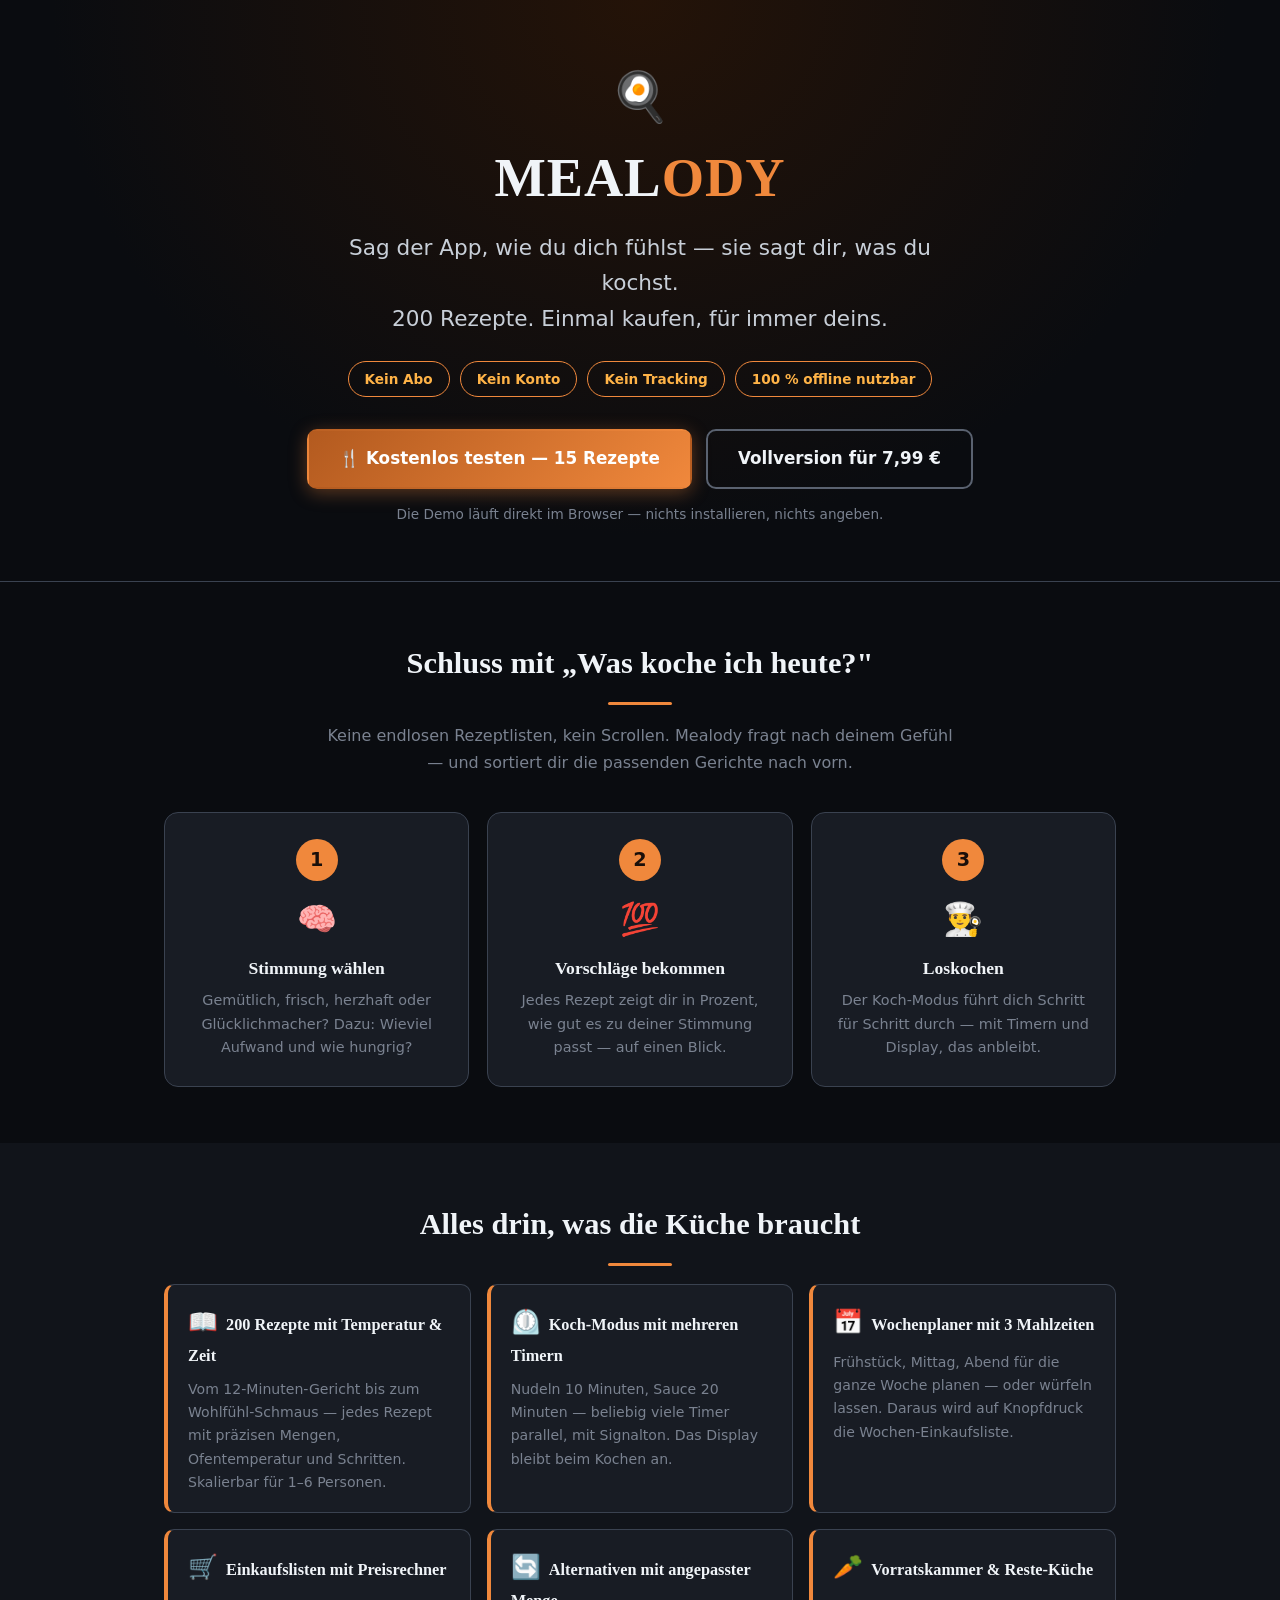
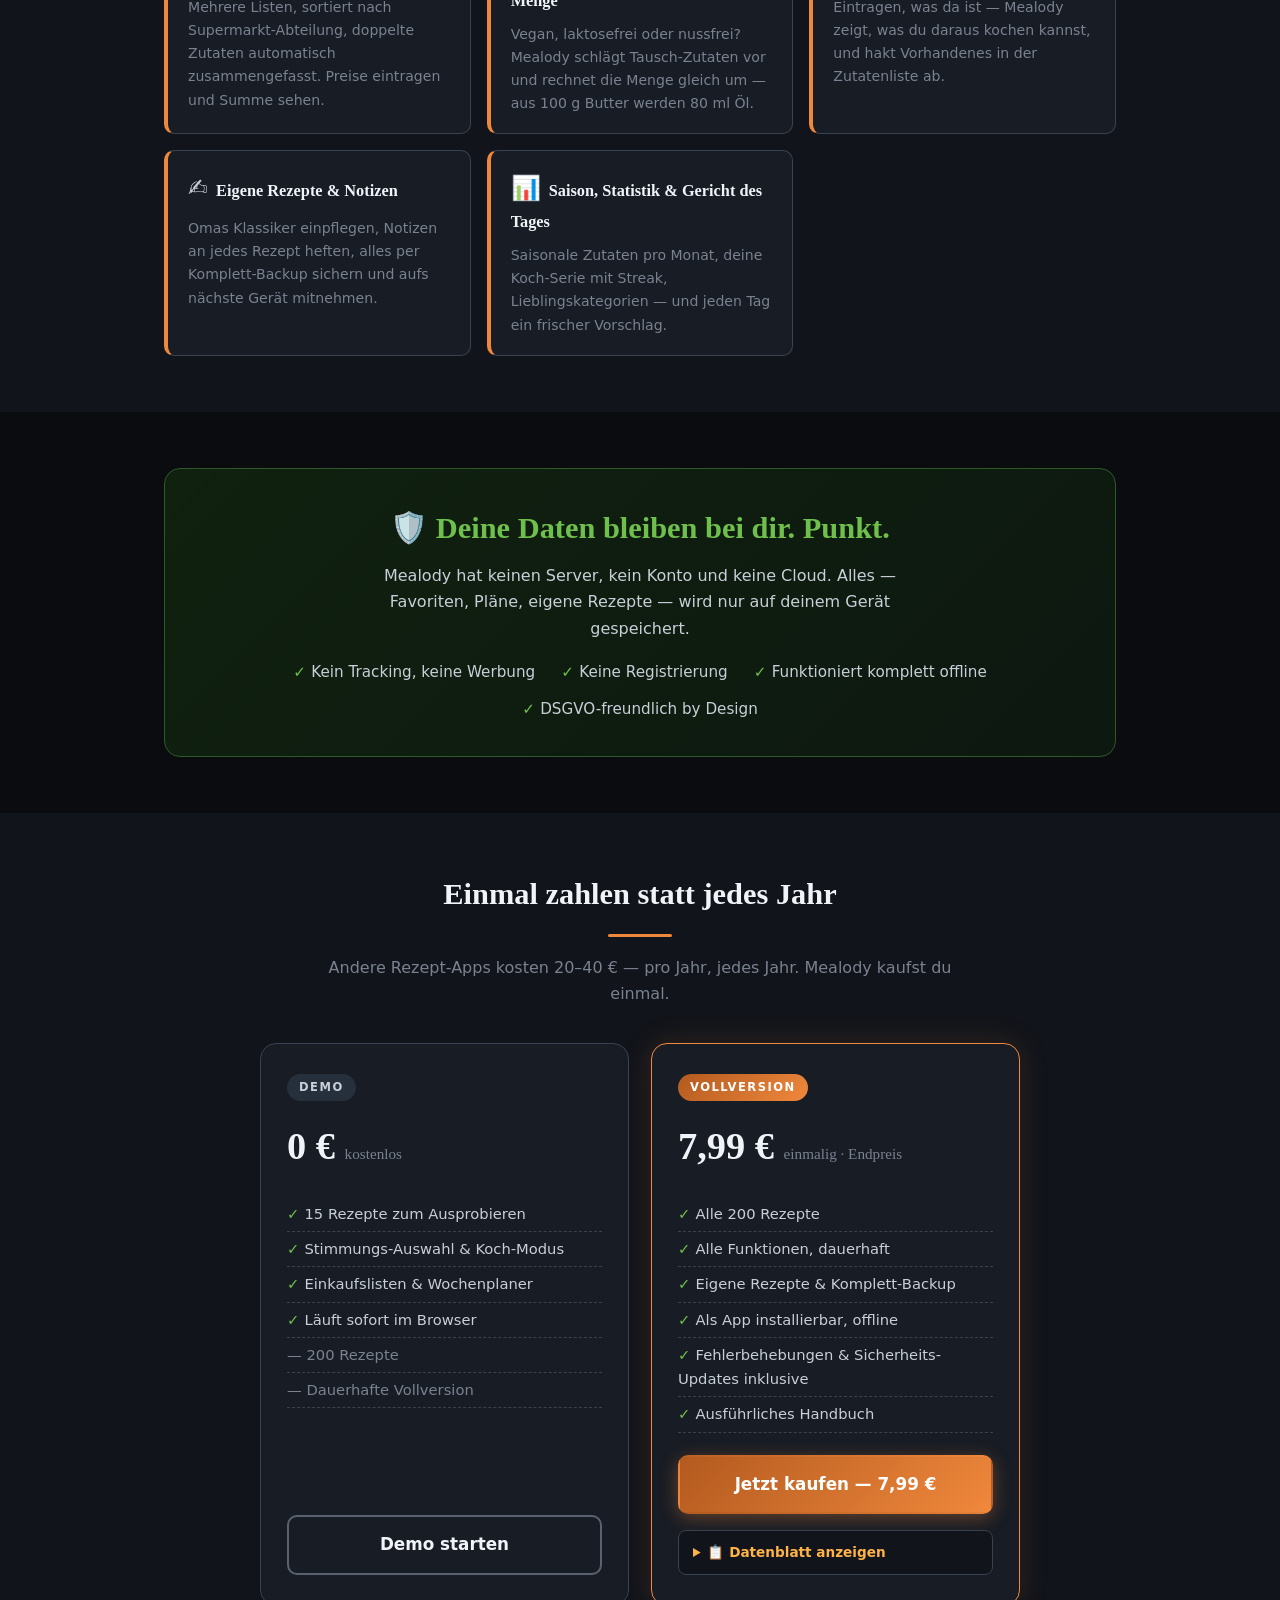
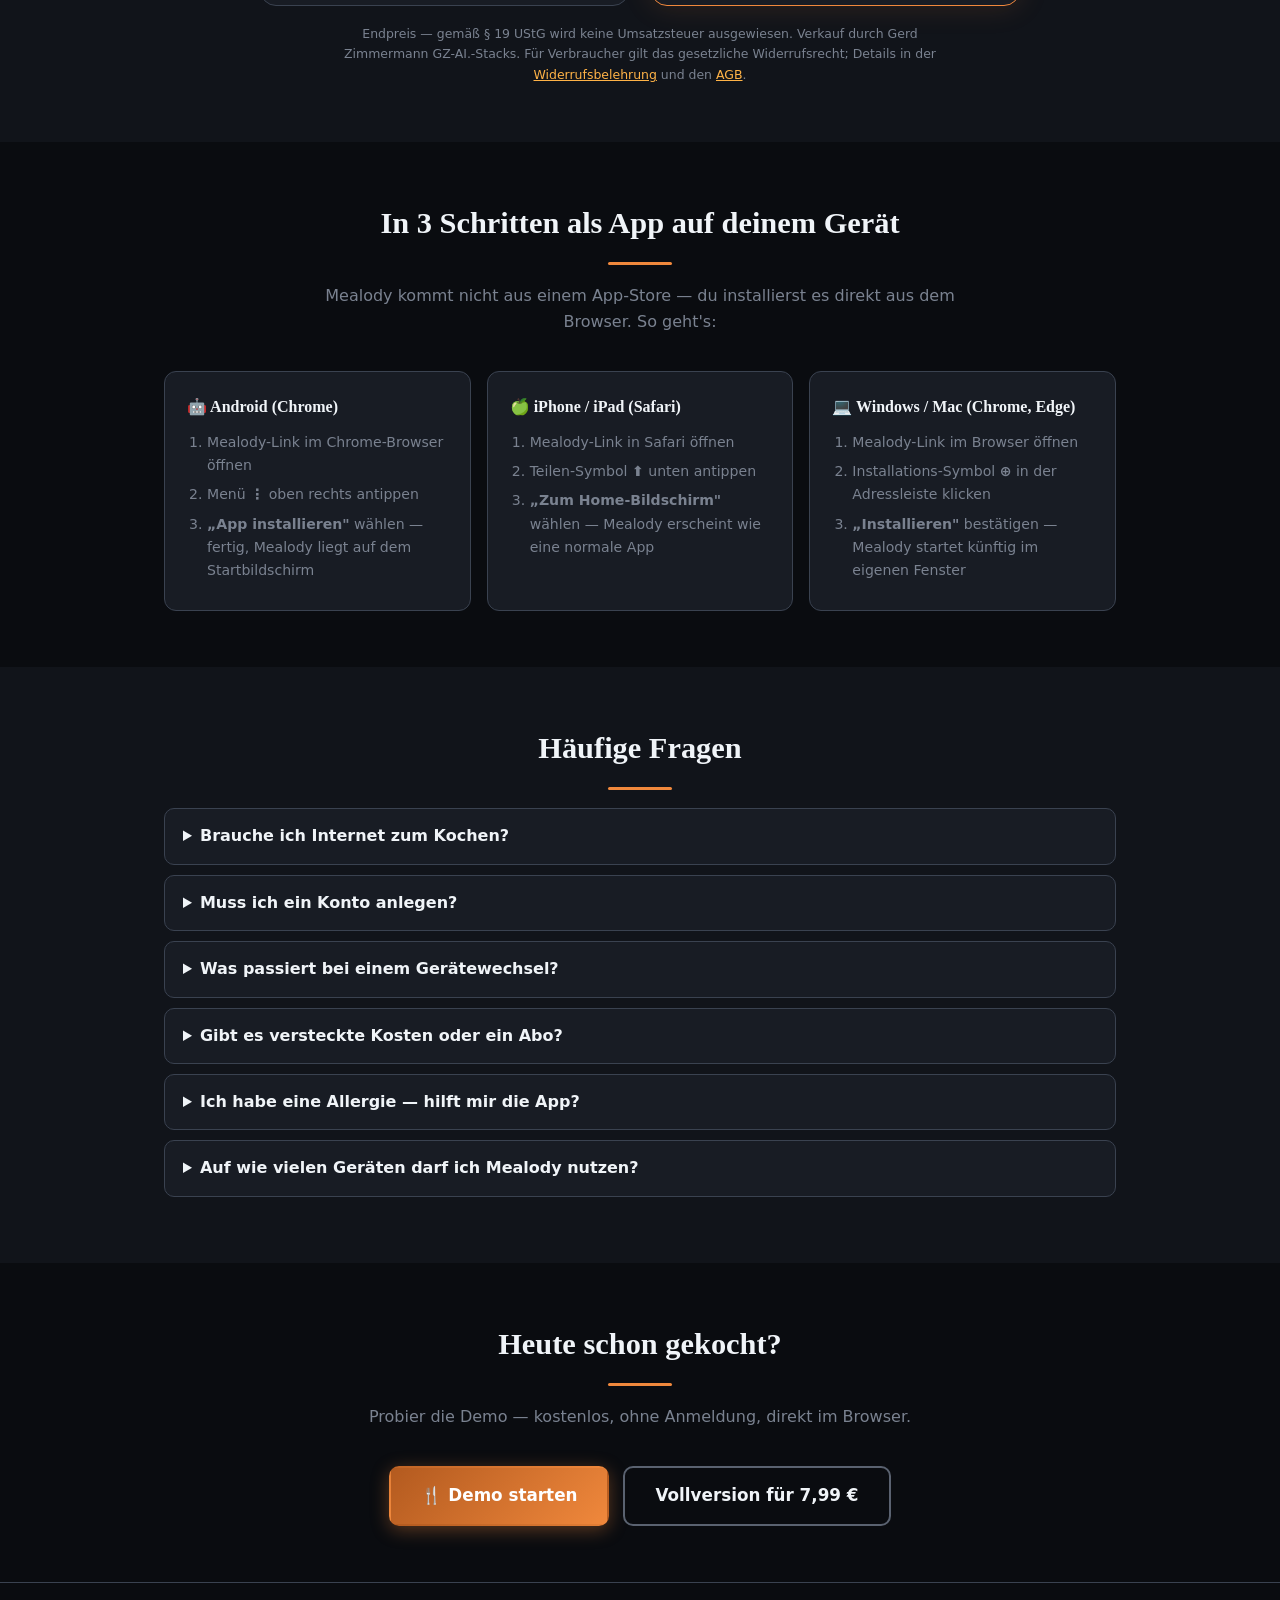
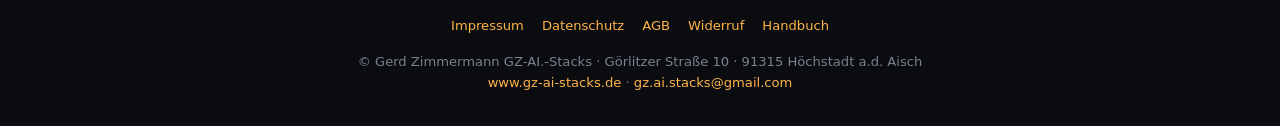
==== commit 4712a023: "Add files via upload" ====
--- a/index.html
+++ b/index.html
@@ -1,2424 +1,340 @@
-﻿<!DOCTYPE html>
-<html lang="de">
-<head>
-  <meta charset="UTF-8" />
-  <meta name="viewport" content="width=device-width, initial-scale=1.0, viewport-fit=cover" />
-  <title>Mealody · Demo · Kochen nach Gefühl</title>
-  <meta name="description" content="Kostenlose Demo der Rezept-App Mealody: 15 von 200 Rezepten frei testen – Stimmungs-Auswahl, Kochmodus, Einkaufslisten, Wochenplaner. Vollversion auf www.gz-ai-stacks.de." />
-  <meta name="theme-color" content="#f0883c" />
-  <link rel="manifest" href="manifest.json" />
-  <link rel="icon" type="image/svg+xml" href="icon.svg" />
-  <link rel="icon" type="image/png" sizes="192x192" href="icon-192.png" />
-  <link rel="apple-touch-icon" href="icon-192.png" />
-  <link rel="stylesheet" href="fonts/inter.css" />
-  <link rel="stylesheet" href="fonts/playfair.css" />
-  <link rel="stylesheet" href="fonts/fontawesome.min.css" />
-  <style>
-    * { margin: 0; padding: 0; box-sizing: border-box; }
-
-    body {
-      font-family: 'Inter', sans-serif;
-      transition: background 0.3s ease, color 0.2s ease;
-    }
-    body.theme-dark {
-      --bg-gradient-start: #0b0e17;
-      --bg-gradient-end: #03060c;
-      --surface: rgba(15, 25, 45, 0.85);
-      --surface-hover: rgba(28, 38, 65, 0.95);
-      --text-primary: #edeff2;
-      --text-secondary: #b9ceff;
-      --text-muted: #8aa3c9;
-      --border-glow: rgba(80, 150, 255, 0.6);
-      --accent: #3b82f6;
-      --accent-gradient: linear-gradient(135deg, #2b5bcb, #8146ff);
-      --card-shadow: 0 25px 40px -15px rgba(0, 0, 0, 0.6);
-      --modal-bg: rgba(12, 20, 35, 0.98);
-      --tag-bg: rgba(59, 130, 246, 0.25);
-      --match-bg: radial-gradient(circle at 30% 20%, #2f4680, #0e1a33);
-      --header-glow: #A7C8FF;
-      --btn-outline: rgba(100, 170, 255, 0.5);
-      --person-bg: rgba(0,0,0,0.4);
-      --temp-badge: rgba(0,0,0,0.5);
-      --form-bg: rgba(0,0,0,0.4);
-    }
-    /* Edles Kochbuch-Theme: warmes Papier, Terracotta & Safran — Standard */
-    body.theme-kueche {
-      --bg-gradient-start: #faf3e7;
-      --bg-gradient-end: #efe0c9;
-      --surface: rgba(255, 252, 246, 0.92);
-      --surface-hover: rgba(255, 248, 238, 1);
-      --text-primary: #3a2e22;
-      --text-secondary: #6e5740;
-      --text-muted: #8a7158;
-      --border-glow: rgba(187, 130, 80, 0.45);
-      --accent: #b85c2e;
-      --accent-gradient: linear-gradient(135deg, #b85c2e, #dd9742);
-      --card-shadow: 0 18px 36px -20px rgba(122, 86, 50, 0.45);
-      --modal-bg: rgba(253, 248, 240, 0.99);
-      --tag-bg: rgba(184, 92, 46, 0.12);
-      --match-bg: radial-gradient(circle at 30% 20%, #f7ead6, #eedbbf);
-      --header-glow: #b85c2e;
-      --btn-outline: rgba(165, 115, 70, 0.45);
-      --person-bg: rgba(140, 96, 54, 0.08);
-      --temp-badge: rgba(140, 96, 54, 0.10);
-      --form-bg: rgba(140, 96, 54, 0.07);
-    }
-    body.theme-light {
-      --bg-gradient-start: #fef8f0;
-      --bg-gradient-end: #f0e6d8;
-      --surface: rgba(255, 252, 245, 0.9);
-      --surface-hover: rgba(255, 248, 235, 1);
-      --text-primary: #2c241e;
-      --text-secondary: #5c4b3a;
-      --text-muted: #8b765e;
-      --border-glow: rgba(200, 160, 120, 0.6);
-      --accent: #c9773e;
-      --accent-gradient: linear-gradient(135deg, #c9773e, #e89f5c);
-      --card-shadow: 0 25px 40px -15px rgba(0, 0, 0, 0.15);
-      --modal-bg: rgba(255, 250, 240, 0.98);
-      --tag-bg: rgba(201, 119, 62, 0.2);
-      --match-bg: radial-gradient(circle at 30% 20%, #f3e2cf, #e9d5bd);
-      --header-glow: #c9773e;
-      --btn-outline: rgba(201, 119, 62, 0.5);
-      --person-bg: rgba(0,0,0,0.08);
-      --temp-badge: rgba(0,0,0,0.1);
-      --form-bg: rgba(0,0,0,0.08);
-    }
-    body.theme-forest {
-      --bg-gradient-start: #1a2f1f;
-      --bg-gradient-end: #0e1a12;
-      --surface: rgba(30, 45, 30, 0.85);
-      --surface-hover: rgba(45, 65, 45, 0.95);
-      --text-primary: #e2f0e0;
-      --text-secondary: #bcd0a8;
-      --text-muted: #8fa87c;
-      --border-glow: rgba(100, 170, 80, 0.6);
-      --accent: #6fbf4c;
-      --accent-gradient: linear-gradient(135deg, #3b7a2e, #6fbf4c);
-      --card-shadow: 0 25px 40px -15px rgba(0, 0, 0, 0.6);
-      --modal-bg: rgba(25, 40, 25, 0.98);
-      --tag-bg: rgba(111, 191, 76, 0.25);
-      --match-bg: radial-gradient(circle at 30% 20%, #2f5430, #1a3a1a);
-      --header-glow: #b4e08c;
-      --btn-outline: rgba(111, 191, 76, 0.5);
-      --person-bg: rgba(0,0,0,0.3);
-      --temp-badge: rgba(0,0,0,0.4);
-      --form-bg: rgba(0,0,0,0.3);
-    }
-    body.theme-sunset {
-      --bg-gradient-start: #2e1a2b;
-      --bg-gradient-end: #1a0f1e;
-      --surface: rgba(60, 35, 55, 0.85);
-      --surface-hover: rgba(80, 50, 75, 0.95);
-      --text-primary: #ffe6e0;
-      --text-secondary: #fbc4ab;
-      --text-muted: #d59476;
-      --border-glow: rgba(255, 130, 100, 0.6);
-      --accent: #ff8c5a;
-      --accent-gradient: linear-gradient(135deg, #d45c2c, #ff8c5a);
-      --card-shadow: 0 25px 40px -15px rgba(0, 0, 0, 0.6);
-      --modal-bg: rgba(50, 30, 45, 0.98);
-      --tag-bg: rgba(255, 140, 90, 0.25);
-      --match-bg: radial-gradient(circle at 30% 20%, #6e3a4a, #442433);
-      --header-glow: #ffb48a;
-      --btn-outline: rgba(255, 140, 90, 0.5);
-      --person-bg: rgba(0,0,0,0.3);
-      --temp-badge: rgba(0,0,0,0.4);
-      --form-bg: rgba(0,0,0,0.3);
-    }
-    /* ===== Mood-reaktive Akzente (ueberschreiben Theme-Akzent live) ===== */
-    /* gemuetlich = warm/langsam, frisch = kuehl/schnell, herzhaft = kraeftig, gluecklich = lebendig/bunt */
-    body.mood-gemuetlich  { --accent: #e6943c; --accent-gradient: linear-gradient(135deg, #c9621f, #f0a94e); --header-glow: #ffcf94; --border-glow: rgba(230,148,60,0.55); --mood-speed: 26s; --mood-blob: rgba(230,148,60,0.16); }
-    body.mood-frisch      { --accent: #20c5b0; --accent-gradient: linear-gradient(135deg, #0e9d8c, #4fe0c4); --header-glow: #9ff5e4; --border-glow: rgba(32,197,176,0.55); --mood-speed: 11s; --mood-blob: rgba(32,197,176,0.16); }
-    body.mood-herzhaft    { --accent: #e0533c; --accent-gradient: linear-gradient(135deg, #b8331f, #f7a52e); --header-glow: #ffb29c; --border-glow: rgba(224,83,60,0.55); --mood-speed: 16s; --mood-blob: rgba(224,83,60,0.16); }
-    body.mood-gluecklich  { --accent: #e84393; --accent-gradient: linear-gradient(135deg, #d6249f, #ff7bd0); --header-glow: #ffb3e6; --border-glow: rgba(232,67,147,0.55); --mood-speed: 8s; --mood-blob: rgba(232,67,147,0.16); }
-    body {
-      background: radial-gradient(circle at 10% 20%, var(--bg-gradient-start) 0%, var(--bg-gradient-end) 100%);
-      color: var(--text-primary);
-      min-height: 100vh;
-      padding: 1rem;
-      transition: background 0.6s ease, color 0.3s ease, --accent 0.6s ease;
-    }
-    .depth-bg { position: fixed; inset: 0; z-index: 0; pointer-events: none; overflow: hidden; perspective: 1200px; }
-    .layer-3d { position: absolute; width: 100%; height: 100%; background-image: radial-gradient(circle at 20% 30%, rgba(255,255,240,0.03) 1px, transparent 1px); background-size: 40px 40px; animation: shift3d 40s infinite linear; transform: translateZ(-50px) scale(1.5); }
-    @keyframes shift3d { 0% { transform: translateZ(-50px) translate(0,0) rotate(0deg); } 100% { transform: translateZ(-50px) translate(4%,3%) rotate(1deg); } }
-    /* ===== Atmender Mood-Hintergrund (zwei langsam wandernde Blobs in Mood-Farbe) ===== */
-    .mood-aura { position: fixed; inset: -20%; z-index: 1; pointer-events: none; opacity: 0.9;
-      background:
-        radial-gradient(40% 40% at 25% 30%, var(--mood-blob, rgba(120,120,255,0.12)) 0%, transparent 70%),
-        radial-gradient(45% 45% at 75% 70%, var(--mood-blob, rgba(120,120,255,0.12)) 0%, transparent 70%);
-      animation: breathe var(--mood-speed, 18s) ease-in-out infinite;
-      transition: background 0.8s ease;
-    }
-    @keyframes breathe {
-      0%, 100% { transform: scale(1) translate(0, 0); opacity: 0.55; }
-      50%      { transform: scale(1.18) translate(2%, -2%); opacity: 0.95; }
-    }
-    @media (prefers-reduced-motion: reduce) { .mood-aura, .layer-3d { animation: none; } }
-    /* ===== Szenenwechsel beim Mood-Wechsel ===== */
-    @keyframes moodSweep { 0% { opacity: 0; } 35% { opacity: 0.5; } 100% { opacity: 0; } }
-    .mood-sweep { position: fixed; inset: 0; z-index: 5; pointer-events: none; opacity: 0; background: radial-gradient(circle at 50% 45%, var(--mood-blob, rgba(255,255,255,0.2)) 0%, transparent 60%); }
-    .mood-sweep.run { animation: moodSweep 0.7s ease-out; }
-    .zoom-container { transition: transform 0.2s ease-out; transform-origin: top center; }
-    .app-wrapper { position: relative; z-index: 20; max-width: 1400px; margin: 0 auto; }
-    .zoom-control { display: flex; justify-content: flex-end; gap: 0.6rem; margin-bottom: 1rem; }
-    .zoom-btn { background: var(--surface); border: 1px solid var(--border-glow); padding: 0.3rem 0.8rem; font-weight: 700; cursor: pointer; transition: 0.15s; color: var(--text-primary); display: inline-flex; align-items: center; gap: 0.4rem; }
-    .zoom-btn:hover { background: var(--accent-gradient); color: white; }
-    .zoom-value { background: rgba(0,0,0,0.4); padding: 0.3rem 0.8rem; font-size: 0.8rem; border: 1px solid var(--border-glow); }
-    .hero-section { text-align: center; margin-bottom: 2rem; }
-    .chip { display: inline-flex; align-items: center; gap: 0.6rem; background: var(--surface); -webkit-backdrop-filter: blur(12px); backdrop-filter: blur(12px); padding: 0.4rem 1.2rem; font-weight: 700; font-size: 0.8rem; border: 1px solid var(--border-glow); }
-    h1 { font-size: clamp(2rem, 6vw, 4.5rem); font-weight: 800; background: linear-gradient(135deg, var(--text-primary), var(--header-glow)); -webkit-background-clip: text; background-clip: text; color: transparent; margin: 0.5rem 0; }
-    .dashboard { display: grid; grid-template-columns: 360px 1fr; gap: 2rem; align-items: start; }
-    .intuition-pod { background: var(--surface); -webkit-backdrop-filter: blur(16px); backdrop-filter: blur(16px); padding: 1.2rem; position: sticky; top: 1rem; box-shadow: var(--card-shadow); }
-    .pod-title { font-size: 1.2rem; font-weight: 700; display: flex; align-items: center; gap: 0.5rem; margin-bottom: 0.2rem; }
-    .choice-card { margin-bottom: 1.2rem; }
-    .choice-header { font-weight: 700; font-size: 0.7rem; text-transform: uppercase; color: var(--accent); margin-bottom: 0.5rem; }
-    .btn-group { display: flex; flex-direction: column; gap: 0.4rem; }
-    .pill-btn { background: rgba(0,0,0,0.3); border: 1px solid var(--btn-outline); padding: 0.5rem 0.8rem; font-weight: 600; font-size: 0.75rem; display: flex; align-items: center; gap: 0.6rem; cursor: pointer; color: var(--text-primary); }
-    .pill-btn.active { background: var(--accent-gradient); border-color: var(--accent); color: white; }
-    .person-selector, .theme-selector { display: flex; gap: 0.4rem; flex-wrap: wrap; margin-top: 0.3rem; }
-    .person-btn, .theme-btn { background: var(--person-bg); border: 1px solid var(--border-glow); padding: 0.3rem 0.6rem; font-weight: 600; cursor: pointer; color: var(--text-primary); font-size: 0.7rem; }
-    .person-btn.active, .theme-btn.active, .person-btn:hover, .theme-btn:hover { background: var(--accent); color: white; }
-    .vibe-summary { background: rgba(0,0,0,0.35); padding: 0.5rem 0.8rem; margin-top: 0.8rem; font-size: 0.75rem; border-left: 3px solid var(--accent); }
-    .add-recipe-panel { margin-top: 1rem; border-top: 1px solid var(--border-glow); padding-top: 0.8rem; }
-    .add-recipe-btn { width: 100%; background: var(--accent-gradient); border: none; padding: 0.5rem; font-weight: 700; cursor: pointer; color: white; margin-bottom: 0.5rem; display: flex; align-items: center; justify-content: center; gap: 0.5rem; }
-    .recipe-form { background: var(--form-bg); padding: 0.8rem; margin-top: 0.5rem; display: none; flex-direction: column; gap: 0.5rem; border: 1px solid var(--border-glow); }
-    .recipe-form input, .recipe-form textarea, .recipe-form select { background: rgba(0,0,0,0.5); border: 1px solid var(--border-glow); padding: 0.4rem; color: var(--text-primary); font-size: 0.75rem; width: 100%; }
-    .recipe-form textarea { resize: vertical; min-height: 60px; }
-    .form-row { display: flex; gap: 0.5rem; flex-wrap: wrap; }
-    .form-actions { display: flex; gap: 0.5rem; justify-content: flex-end; margin-top: 0.3rem; }
-    .recipe-galaxy { display: flex; flex-direction: column; gap: 0.9rem; }
-    .recipe-card { background: var(--surface); -webkit-backdrop-filter: blur(12px); backdrop-filter: blur(12px); padding: 1rem; display: flex; flex-wrap: wrap; justify-content: space-between; align-items: center; cursor: pointer; transition: 0.2s; box-shadow: var(--card-shadow); }
-    .recipe-card:hover { transform: translateY(-3px); background: var(--surface-hover); border-color: var(--accent); }
-    .recipe-info { flex: 3; }
-    .recipe-name { font-size: 1.1rem; font-weight: 800; display: flex; align-items: center; gap: 0.5rem; flex-wrap: wrap; }
-    .temp-badge { background: var(--temp-badge); padding: 0.1rem 0.4rem; font-size: 0.65rem; margin-left: 0.5rem; border: 1px solid var(--border-glow); }
-    .recipe-desc { font-size: 0.75rem; color: var(--text-muted); margin: 0.2rem 0; }
-    .tag { background: var(--tag-bg); padding: 0.1rem 0.5rem; font-size: 0.6rem; display: inline-block; margin-right: 0.3rem; margin-bottom: 0.2rem; }
-    @property --ring-fill { syntax: '<number>'; inherits: false; initial-value: 0; }
-    .match-ring { --ring-fill: 0; min-width: 78px; width: 78px; height: 78px; border-radius: 50%; display: flex; flex-direction: column; align-items: center; justify-content: center; flex-shrink: 0; position: relative;
-      background: conic-gradient(var(--accent) calc(var(--ring-fill) * 1%), rgba(255,255,255,0.08) 0);
-      transition: --ring-fill 0.9s cubic-bezier(0.22, 1, 0.36, 1); }
-    .match-ring.filled { --ring-fill: var(--pct); }
-    .match-ring::before { content: ""; position: absolute; inset: 6px; border-radius: 50%; background: var(--match-bg); }
-    .match-pct { position: relative; font-weight: 800; font-size: 1rem; line-height: 1; }
-    .match-ring small { position: relative; font-size: 0.5rem; display: block; opacity: 0.8; margin-top: 0.1rem; }
-    .modal-overlay { position: fixed; top:0; left:0; width:100%; height:100%; background: rgba(0,0,0,0.85); -webkit-backdrop-filter: blur(12px); backdrop-filter: blur(12px); z-index:1000; display: flex; align-items: center; justify-content: center; visibility: hidden; opacity:0; transition: 0.3s; }
-    .modal-overlay.active { visibility: visible; opacity:1; }
-    .modal-container { max-width: 650px; width: 90%; max-height: 85vh; overflow-y: auto; background: var(--modal-bg); border: 1px solid var(--border-glow); padding: 1.5rem; position: relative; color: var(--text-primary); }
-    .modal-close { position: absolute; top:0.8rem; right:0.8rem; background: transparent; border: none; font-size:1.4rem; cursor:pointer; color: var(--text-primary); line-height:1; }
-    .modal-close:hover { color: var(--accent); }
-    .modal-container h2 { font-size: 1.4rem; font-weight: 800; color: var(--text-primary); margin-bottom: 0.3rem; }
-    .modal-container h3 { font-size: 1rem; font-weight: 700; color: var(--accent); margin: 1rem 0 0.4rem; }
-    .modal-container p { font-size: 0.85rem; color: var(--text-secondary); }
-    .modal-container li { font-size: 0.85rem; color: var(--text-primary); line-height: 1.5; }
-    .recipe-meta-stats { display: flex; gap: 1rem; margin: 0.8rem 0; background: rgba(0,0,0,0.2); padding: 0.5rem; flex-wrap: wrap; }
-    .stat-badge { display: flex; align-items: center; gap: 0.5rem; font-size:0.8rem; color: var(--text-secondary); }
-    .ingredients-list { margin: 0.5rem 0; padding-left: 1rem; list-style: none; }
-    .ingredients-list li::before { content: "• "; color: var(--accent); }
-    .steps-list { margin: 0.5rem 0; padding-left: 0; list-style: none; }
-    .steps-list li { display: flex; gap: 0.6rem; margin-bottom: 0.6rem; align-items: flex-start; }
-    .step-number { background: var(--accent); min-width: 22px; height: 22px; display: inline-flex; align-items: center; justify-content: center; color: white; font-size: 0.7rem; flex-shrink: 0; }
-    footer { text-align: center; margin-top: 2rem; font-size: 0.6rem; opacity: 0.7; }
-    .legal-nav { margin-top: 0.5rem; font-size: 0.7rem; }
-    .legal-nav a { color: var(--accent); text-decoration: none; }
-    .legal-nav a:hover, .legal-nav a:focus { text-decoration: underline; }
-    .legal-copy { margin-top: 0.3rem; opacity: 0.8; }
-    /* Suchleiste */
-    .recipe-column { display: flex; flex-direction: column; gap: 0.9rem; }
-    .search-bar { display: flex; align-items: center; gap: 0.6rem; background: var(--surface); -webkit-backdrop-filter: blur(12px); backdrop-filter: blur(12px); border: 1px solid var(--border-glow); padding: 0.6rem 1rem; box-shadow: var(--card-shadow); }
-    .search-bar i.fa-search { color: var(--accent); }
-    .search-bar input { flex: 1; background: transparent; border: none; outline: none; color: var(--text-primary); font-size: 0.95rem; font-family: inherit; }
-    .search-bar input::placeholder { color: var(--text-muted); }
-    .search-clear { background: transparent; border: none; color: var(--text-muted); cursor: pointer; font-size: 0.9rem; padding: 0.2rem; }
-    .search-clear:hover { color: var(--accent); }
-    .result-count { font-size: 0.7rem; color: var(--text-muted); padding-left: 0.2rem; }
-    .result-row { display: flex; justify-content: space-between; align-items: center; gap: 0.5rem; margin-top: -0.4rem; }
-    .toggle-all { background: transparent; border: 1px solid var(--btn-outline); border-radius: 999px; color: var(--text-secondary); font-size: 0.72rem; padding: 0.25rem 0.75rem; cursor: pointer; white-space: nowrap; flex-shrink: 0; }
-    .toggle-all:hover { background: var(--accent); color: #fff; border-color: var(--accent); }
-    .result-actions { display: flex; align-items: center; gap: 0.4rem; flex-shrink: 0; }
-    .sort-select { background: rgba(0,0,0,0.3); border: 1px solid var(--btn-outline); border-radius: 999px; color: var(--text-secondary); font-size: 0.72rem; padding: 0.25rem 0.6rem; cursor: pointer; font-family: inherit; }
-    .sort-select:focus { outline: none; border-color: var(--accent); }
-    .no-results { text-align: center; padding: 2rem; color: var(--text-muted); background: var(--surface); border: 1px dashed var(--border-glow); font-size: 0.9rem; }
-    /* Einkaufsliste */
-    .shopping-list-btn { width: 100%; background: rgba(0,0,0,0.3); border: 1px solid var(--btn-outline); padding: 0.5rem; font-weight: 700; cursor: pointer; color: var(--text-primary); display: flex; align-items: center; justify-content: center; gap: 0.5rem; font-size: 0.85rem; text-decoration: none; }
-    .shopping-list-btn:hover { background: var(--accent-gradient); border-color: var(--accent); color: white; }
-    .cart-count { background: var(--accent); color: white; min-width: 20px; height: 20px; display: inline-flex; align-items: center; justify-content: center; font-size: 0.7rem; padding: 0 0.3rem; }
-    .add-to-cart-btn { width: 100%; background: var(--accent-gradient); border: none; padding: 0.6rem; font-weight: 700; cursor: pointer; color: white; display: flex; align-items: center; justify-content: center; gap: 0.5rem; margin-top: 1rem; font-size: 0.9rem; }
-    .add-to-cart-btn:hover { filter: brightness(1.15); }
-    .shopping-group { margin-bottom: 1rem; }
-    .shopping-group-title { font-size: 0.8rem; font-weight: 700; color: var(--accent); display: flex; align-items: center; justify-content: space-between; gap: 0.5rem; border-bottom: 1px solid var(--border-glow); padding-bottom: 0.3rem; margin-bottom: 0.4rem; }
-    .shopping-group-title button { background: transparent; border: none; color: var(--text-muted); cursor: pointer; font-size: 0.75rem; }
-    .shopping-group-title button:hover { color: var(--accent); }
-    .shopping-item { display: flex; align-items: center; gap: 0.6rem; padding: 0.3rem 0; font-size: 0.85rem; color: var(--text-primary); cursor: pointer; }
-    .shopping-item input { width: 16px; height: 16px; accent-color: var(--accent); cursor: pointer; }
-    .shopping-item.checked span { text-decoration: line-through; opacity: 0.45; }
-    .shopping-empty { text-align: center; color: var(--text-muted); padding: 1.5rem; font-size: 0.9rem; }
-    .shopping-actions { display: flex; gap: 0.5rem; flex-wrap: wrap; margin-top: 1rem; border-top: 1px solid var(--border-glow); padding-top: 1rem; }
-    .shop-action-btn { flex: 1; min-width: 110px; background: rgba(0,0,0,0.3); border: 1px solid var(--btn-outline); padding: 0.5rem; font-weight: 600; cursor: pointer; color: var(--text-primary); display: flex; align-items: center; justify-content: center; gap: 0.4rem; font-size: 0.8rem; }
-    .shop-action-btn:hover { background: var(--accent); color: white; }
-    .shop-action-btn.danger:hover { background: #d4453a; border-color: #d4453a; }
-    .shopping-item .item-text { flex: 1; }
-    .price-wrap { display: inline-flex; align-items: center; gap: 0.25rem; color: var(--text-muted); font-size: 0.8rem; flex-shrink: 0; }
-    .price-input { width: 70px; background: rgba(0,0,0,0.4); border: 1px solid var(--border-glow); border-radius: 8px; color: var(--text-primary); padding: 0.25rem 0.4rem; font-size: 0.8rem; text-align: right; font-family: inherit; }
-    .price-input:focus { outline: none; border-color: var(--accent); }
-    .price-input::-webkit-outer-spin-button, .price-input::-webkit-inner-spin-button { -webkit-appearance: none; margin: 0; }
-    .price-input { -moz-appearance: textfield; }
-    .shopping-group-subtotal { font-size: 0.72rem; color: var(--text-muted); font-weight: 700; }
-    .shopping-total { display: flex; justify-content: space-between; align-items: center; margin-top: 1rem; padding: 0.75rem 1rem; background: var(--accent-gradient); color: #fff; border-radius: 12px; font-weight: 800; font-size: 1.15rem; }
-    .shopping-total .hint { display: block; font-size: 0.62rem; font-weight: 500; opacity: 0.9; margin-top: 0.1rem; }
-    .shopping-total > span:first-child { display: flex; flex-direction: column; }
-    .list-toolbar { display: flex; gap: 0.4rem; align-items: center; margin: 0.3rem 0 1rem; }
-    .list-toolbar select { flex: 1; background: rgba(0,0,0,0.4); border: 1px solid var(--border-glow); border-radius: 10px; color: var(--text-primary); padding: 0.45rem 0.6rem; font-size: 0.85rem; font-family: inherit; cursor: pointer; }
-    .list-toolbar select:focus { outline: none; border-color: var(--accent); }
-    .list-toolbar button { background: rgba(0,0,0,0.3); border: 1px solid var(--btn-outline); border-radius: 10px; color: var(--text-primary); width: 36px; height: 36px; cursor: pointer; display: inline-flex; align-items: center; justify-content: center; flex-shrink: 0; }
-    .list-toolbar button:hover { background: var(--accent); color: #fff; }
-    .list-toolbar button:disabled { opacity: 0.35; cursor: not-allowed; }
-    .list-toolbar button:disabled:hover { background: rgba(0,0,0,0.3); color: var(--text-primary); }
-    /* ===== Abgerundete Rahmen (rein kosmetisch) ===== */
-    .intuition-pod, .modal-container, .recipe-card, .recipe-form, .search-bar, .no-results, .recipe-meta-stats { border-radius: 16px; }
-    .pill-btn, .add-recipe-btn, .shopping-list-btn, .add-to-cart-btn, .shop-action-btn, .zoom-btn, .recipe-form input, .recipe-form textarea, .recipe-form select { border-radius: 10px; }
-    .person-btn, .theme-btn, .temp-badge, .zoom-value, .vibe-summary { border-radius: 8px; }
-    .chip, .tag, .cart-count, .step-number { border-radius: 999px; }
-    .modal-container { border-radius: 18px; }
-    .step-number { border-radius: 50%; }
-    /* ===== Kategorie-Filter ===== */
-    .category-bar { display: flex; flex-wrap: wrap; gap: 0.5rem; }
-    .cat-chip { background: var(--surface); border: 1px solid var(--border-glow); padding: 0.35rem 0.85rem; font-size: 0.78rem; font-weight: 600; cursor: pointer; color: var(--text-secondary); display: inline-flex; align-items: center; gap: 0.4rem; border-radius: 999px; transition: 0.15s; }
-    .cat-chip:hover { background: var(--surface-hover); color: var(--text-primary); }
-    .cat-chip.active { background: var(--accent-gradient); border-color: var(--accent); color: white; }
-    .cat-chip .cat-num { opacity: 0.65; font-size: 0.7rem; }
-    @media (max-width: 820px) { .dashboard { grid-template-columns: 1fr; } .intuition-pod { position: relative; top:0; } .recipe-card { flex-direction: column; } .match-ring { align-self: flex-start; margin-top: 0.5rem; } }
-    /* ===== Freischalt-Sperre ===== */
-    .lock-overlay { position: fixed; inset: 0; z-index: 2000; display: flex; align-items: center; justify-content: center; padding: 1.5rem;
-      background: radial-gradient(circle at 30% 20%, #2a160c 0%, #0a0603 100%); }
-    .lock-card { width: 100%; max-width: 380px; background: rgba(30,18,10,0.92); -webkit-backdrop-filter: blur(14px); backdrop-filter: blur(14px); border: 1px solid rgba(240,136,60,0.5);
-      border-radius: 18px; padding: 2rem 1.6rem; text-align: center; box-shadow: 0 25px 60px -15px rgba(0,0,0,0.7); }
-    .lock-logo { width: 84px; height: 84px; margin: 0 auto 1rem; display: block; }
-    .lock-card h2 { font-size: 1.5rem; font-weight: 800; margin-bottom: 0.3rem;
-      background: linear-gradient(135deg, #ffb347, #f0883c); -webkit-background-clip: text; background-clip: text; color: transparent; }
-    .lock-card p { font-size: 0.85rem; color: #d6b9a3; margin-bottom: 1.2rem; }
-    .lock-input { width: 100%; background: rgba(0,0,0,0.45); border: 1px solid rgba(240,136,60,0.45); border-radius: 10px;
-      color: #fff; padding: 0.7rem 0.9rem; font-size: 1rem; font-family: inherit; text-align: center; letter-spacing: 1px; }
-    .lock-input:focus { outline: none; border-color: #f0883c; box-shadow: 0 0 0 3px rgba(240,136,60,0.25); }
-    .lock-btn { width: 100%; margin-top: 0.8rem; background: linear-gradient(135deg, #c9621f, #f0a94e); border: none; border-radius: 10px;
-      color: #fff; padding: 0.75rem; font-weight: 700; font-size: 0.95rem; cursor: pointer; display: flex; align-items: center; justify-content: center; gap: 0.5rem; }
-    .lock-btn:hover { filter: brightness(1.1); }
-    .lock-error { color: #ff8c6b; font-size: 0.8rem; margin-top: 0.7rem; min-height: 1.1rem; }
-    .lock-hint { color: #9a7a64; font-size: 0.7rem; margin-top: 1rem; }
-    body.locked { overflow: hidden; }
-    .lock-input.shake { animation: lockShake 0.4s ease; }
-    @keyframes lockShake { 0%,100%{transform:translateX(0)} 20%,60%{transform:translateX(-7px)} 40%,80%{transform:translateX(7px)} }
-    @media (prefers-reduced-motion: reduce) { .lock-input.shake { animation: none; } }
-    /* ===== Favoriten ===== */
-    .recipe-card { position: relative; }
-    .fav-btn { position: absolute; top: 0.45rem; right: 0.55rem; background: none; border: none; cursor: pointer; font-size: 1.05rem; color: var(--text-muted); padding: 0.2rem 0.35rem; line-height: 1; transition: 0.15s; z-index: 2; }
-    .fav-btn:hover { transform: scale(1.2); color: #ff5e7e; }
-    .fav-btn.active { color: #ff3b66; text-shadow: 0 0 10px rgba(255,59,102,0.5); }
-    .cooked-info { font-size: 0.78rem; color: var(--text-muted); margin-top: 0.4rem; }
-    .cooked-info .stars { color: #ffc24b; letter-spacing: 1px; }
-    /* ===== Ernährungs-Filter ===== */
-    .diet-bar { display: flex; gap: 0.5rem; margin-top: 0.5rem; flex-wrap: wrap; }
-    .diet-chip { background: var(--surface); border: 1px solid var(--border-glow); padding: 0.3rem 0.8rem; font-size: 0.75rem; font-weight: 600; cursor: pointer; color: var(--text-secondary); border-radius: 999px; transition: 0.15s; }
-    .diet-chip:hover { background: var(--surface-hover); color: var(--text-primary); }
-    .diet-chip.active { background: linear-gradient(135deg, #3b7a2e, #6fbf4c); border-color: #6fbf4c; color: white; }
-    .allergy-note { display: none; margin-top: 0.4rem; padding: 0.4rem 0.7rem; font-size: 0.75rem; line-height: 1.45; color: var(--text-secondary); background: rgba(255, 170, 60, 0.08); border: 1px solid rgba(255, 170, 60, 0.4); border-radius: 8px; }
-    .allergy-note strong { color: #ffae4a; }
-    .allergy-note.show { display: block; }
-    .sub-btn { background: var(--surface); border: 1px solid var(--border-glow); border-radius: 999px; cursor: pointer; font-size: 0.7rem; padding: 0.05rem 0.4rem; margin-left: 0.35rem; vertical-align: middle; transition: 0.15s; }
-    .sub-btn:hover { background: var(--surface-hover); }
-    .sub-btn[aria-expanded="true"] { background: linear-gradient(135deg, #3b7a2e, #6fbf4c); border-color: #6fbf4c; }
-    .sub-line { margin: 0.3rem 0 0.35rem 1.1rem; padding-left: 0.6rem; border-left: 2px solid #6fbf4c; font-size: 0.8rem; color: var(--text-secondary); line-height: 1.5; }
-    .sub-tag { opacity: 0.7; font-size: 0.72rem; white-space: nowrap; }
-    .demo-banner { position: sticky; top: 0; z-index: 2000; text-align: center; padding: 0.45rem 1rem; font-size: 0.85rem; background: linear-gradient(135deg, #b35a1f, #f0883c); color: #fff; box-shadow: 0 2px 10px rgba(0,0,0,0.35); }
-    .demo-banner a { color: #fff; font-weight: 700; text-decoration: underline; }
-    .demo-banner a:focus { outline: 2px solid #fff; outline-offset: 2px; }
-    /* ===== Koch-Modus ===== */
-    .cook-mode { position: fixed; inset: 0; z-index: 1500; background: var(--modal-bg); display: none; flex-direction: column; padding: 1.2rem; }
-    .cook-mode.active { display: flex; }
-    .cook-head { display: flex; justify-content: space-between; align-items: center; gap: 0.8rem; border-bottom: 1px solid var(--border-glow); padding-bottom: 0.8rem; }
-    .cook-head h2 { font-size: 1.15rem; color: var(--text-primary); flex: 1; min-width: 0; overflow: hidden; text-overflow: ellipsis; white-space: nowrap; }
-    .cook-step-count { font-size: 0.85rem; color: var(--text-secondary); font-weight: 700; white-space: nowrap; }
-    .cook-close { background: none; border: 1px solid var(--btn-outline); border-radius: 10px; color: var(--text-primary); font-size: 1.1rem; cursor: pointer; padding: 0.35rem 0.7rem; }
-    .cook-body { flex: 1; display: flex; flex-direction: column; align-items: center; justify-content: center; text-align: center; padding: 1rem; overflow-y: auto; }
-    .cook-step-text { font-size: clamp(1.4rem, 4vw, 2.2rem); line-height: 1.5; color: var(--text-primary); max-width: 800px; font-weight: 600; }
-    .cook-timer { margin-top: 1.5rem; display: flex; flex-direction: column; align-items: center; gap: 0.6rem; }
-    .cook-timer-display { font-size: clamp(2.2rem, 7vw, 3.5rem); font-weight: 800; color: var(--accent); font-variant-numeric: tabular-nums; }
-    .cook-timer-display.done { color: #ff5e7e; animation: timerBlink 0.8s ease infinite; }
-    @keyframes timerBlink { 50% { opacity: 0.35; } }
-    .cook-timer-btn { background: var(--accent-gradient); border: none; border-radius: 12px; color: #fff; font-weight: 700; font-size: 1rem; padding: 0.7rem 1.4rem; cursor: pointer; }
-    .cook-nav { display: flex; gap: 0.8rem; justify-content: center; padding: 1rem 0 0.4rem; }
-    .cook-nav button { flex: 1; max-width: 260px; padding: 0.9rem; font-size: 1rem; font-weight: 700; border-radius: 12px; cursor: pointer; border: 1px solid var(--btn-outline); background: rgba(0,0,0,0.3); color: var(--text-primary); }
-    .cook-nav button.primary { background: var(--accent-gradient); border: none; color: #fff; }
-    .cook-nav button:disabled { opacity: 0.35; cursor: default; }
-    .cook-finish { display: flex; flex-direction: column; align-items: center; gap: 1rem; }
-    .cook-finish h3 { font-size: clamp(1.6rem, 5vw, 2.4rem); color: var(--text-primary); }
-    .star-row { display: flex; gap: 0.5rem; }
-    .star-row button { background: none; border: none; font-size: 2.2rem; cursor: pointer; color: var(--text-muted); transition: 0.15s; padding: 0.2rem; }
-    .star-row button.lit { color: #ffc24b; text-shadow: 0 0 12px rgba(255,194,75,0.5); }
-    .star-row button:hover { transform: scale(1.2); }
-    /* ===== Wochenplaner ===== */
-    .week-row { display: flex; align-items: center; gap: 0.7rem; padding: 0.55rem 0; border-bottom: 1px solid var(--border-glow); }
-    .week-day { width: 92px; font-weight: 700; font-size: 0.85rem; color: var(--text-secondary); flex-shrink: 0; }
-    .week-row select { flex: 1; min-width: 0; background: rgba(0,0,0,0.4); border: 1px solid var(--border-glow); border-radius: 10px; color: var(--text-primary); padding: 0.45rem 0.5rem; font-size: 0.8rem; }
-    .week-actions { display: flex; gap: 0.6rem; margin-top: 1rem; flex-wrap: wrap; }
-    .day-dice { flex-shrink: 0; background: var(--person-bg); border: 1px solid var(--btn-outline); border-radius: 10px; font-size: 1rem; padding: 0.3rem 0.5rem; cursor: pointer; transition: 0.15s; line-height: 1; }
-    .day-dice:hover { background: var(--accent-gradient); transform: scale(1.1); }
-    /* ===== Reste-Küche ===== */
-    .leftover-input-row { display: flex; gap: 0.5rem; margin-bottom: 0.7rem; }
-    .leftover-input-row input { flex: 1; min-width: 0; background: var(--form-bg); border: 1px solid var(--border-glow); border-radius: 12px; color: var(--text-primary); padding: 0.55rem 0.8rem; font-size: 0.85rem; }
-    .leftover-input-row button { flex-shrink: 0; background: var(--accent-gradient); border: none; border-radius: 12px; color: #fff; font-weight: 700; padding: 0.55rem 0.9rem; cursor: pointer; }
-    .leftover-chips { display: flex; flex-wrap: wrap; gap: 0.4rem; margin-bottom: 0.9rem; }
-    .leftover-chip { display: inline-flex; align-items: center; gap: 0.4rem; background: var(--tag-bg); border: 1px solid var(--btn-outline); border-radius: 999px; padding: 0.25rem 0.7rem; font-size: 0.78rem; font-weight: 600; color: var(--text-primary); cursor: pointer; }
-    .leftover-chip:hover { border-color: var(--accent); text-decoration: line-through; }
-    .leftover-hit { display: flex; align-items: center; gap: 0.7rem; padding: 0.6rem 0.7rem; border: 1px solid var(--border-glow); border-radius: 14px; margin-bottom: 0.5rem; cursor: pointer; transition: 0.15s; background: var(--surface); }
-    .leftover-hit:hover { background: var(--surface-hover); border-color: var(--accent); }
-    .leftover-hit .lh-ico { font-size: 1.3rem; flex-shrink: 0; }
-    .leftover-hit .lh-name { font-weight: 700; font-size: 0.9rem; }
-    .leftover-hit .lh-used { font-size: 0.72rem; color: var(--text-muted); }
-    .leftover-hit .lh-count { margin-left: auto; flex-shrink: 0; background: var(--accent-gradient); color: #fff; border-radius: 999px; padding: 0.2rem 0.65rem; font-size: 0.72rem; font-weight: 700; white-space: nowrap; }
-    .leftover-empty { font-size: 0.8rem; color: var(--text-muted); padding: 0.4rem 0; }
-    /* ===== Zufalls-Roulette ===== */
-    .surprise-overlay { position: fixed; inset: 0; z-index: 1600; background: rgba(0,0,0,0.88); -webkit-backdrop-filter: blur(10px); backdrop-filter: blur(10px); display: none; align-items: center; justify-content: center; flex-direction: column; gap: 1.2rem; text-align: center; padding: 1.5rem; }
-    .surprise-overlay.active { display: flex; }
-    .surprise-label { font-size: 0.9rem; letter-spacing: 3px; color: var(--text-secondary); font-weight: 700; }
-    .surprise-name { font-size: clamp(1.5rem, 5vw, 2.6rem); font-weight: 800; color: var(--text-primary); min-height: 2.6em; display: flex; align-items: center; }
-    .surprise-name.locked-in { color: var(--accent); text-shadow: 0 0 25px var(--border-glow); animation: surprisePop 0.4s ease; }
-    @keyframes surprisePop { 0% { transform: scale(0.7); } 60% { transform: scale(1.15); } 100% { transform: scale(1); } }
-    @media (prefers-reduced-motion: reduce) { .surprise-name.locked-in, .cook-timer-display.done { animation: none; } }
-    /* ===== Backup-Buttons ===== */
-    .backup-row { display: flex; gap: 0.5rem; margin-top: 0.5rem; }
-    .backup-row button { flex: 1; background: rgba(0,0,0,0.3); border: 1px solid var(--btn-outline); border-radius: 10px; color: var(--text-secondary); padding: 0.45rem; font-size: 0.72rem; font-weight: 600; cursor: pointer; }
-    .backup-row button:hover { color: var(--text-primary); background: var(--surface-hover); }
-    /* ===== Helligkeits-Dimmer ===== */
-    #dimOverlay { position: fixed; inset: 0; z-index: 3000; background: #000; opacity: 0; pointer-events: none; transition: opacity 0.25s ease; }
-    .dim-row { display: flex; align-items: center; gap: 0.6rem; margin-top: 0.6rem; color: var(--text-secondary); font-size: 0.8rem; }
-    .dim-row input[type="range"] { flex: 1; accent-color: var(--accent); cursor: pointer; min-width: 0; }
-    .dim-value { min-width: 40px; text-align: right; font-weight: 700; font-variant-numeric: tabular-nums; font-size: 0.72rem; }
-    /* ===== Edler Kochbuch-Look (Typografie, Rundungen, Food-Kacheln) ===== */
-    h1, .pod-title, .modal-container h2, .recipe-name, .surprise-name, .cook-head h2, .cook-finish h3 { font-family: 'Playfair Display', Georgia, 'Times New Roman', serif; letter-spacing: 0.3px; }
-    h1 { font-weight: 700; }
-    .food-ico { width: 56px; height: 56px; flex-shrink: 0; display: flex; align-items: center; justify-content: center; font-size: 1.8rem; border-radius: 16px; background: var(--tag-bg); border: 1px solid var(--btn-outline); margin-right: 0.9rem; }
-    .modal-food { font-size: 1.5rem; margin-right: 0.5rem; }
-    .recipe-card, .intuition-pod { border-radius: 18px; }
-    .modal-container { border-radius: 20px; }
-    .chip, .tag, .temp-badge { border-radius: 999px; }
-    .pill-btn, .person-btn, .theme-btn, .zoom-btn, .zoom-value, .vibe-summary, .add-recipe-btn, .recipe-form, .recipe-form input, .recipe-form textarea, .recipe-form select, .recipe-meta-stats { border-radius: 12px; }
-    .step-number { border-radius: 7px; }
-    .surprise-label { color: #d8cdbd; }
-    .surprise-name { color: #fff; }
-    @media (max-width: 820px) { .food-ico { margin-bottom: 0.4rem; } }
-    /* Küche-Theme: helle Flächen statt dunkler Halbtransparenz */
-    body.theme-kueche .pill-btn, body.theme-kueche .cook-nav button { background: rgba(140, 96, 54, 0.08); }
-    body.theme-kueche .pill-btn.active { background: var(--accent-gradient); }
-    body.theme-kueche .vibe-summary { background: rgba(140, 96, 54, 0.09); }
-    body.theme-kueche .zoom-value { background: rgba(140, 96, 54, 0.10); }
-    body.theme-kueche .recipe-form input, body.theme-kueche .recipe-form textarea, body.theme-kueche .recipe-form select, body.theme-kueche .week-row select, body.theme-kueche .sort-select { background: rgba(255, 252, 246, 0.9); color: var(--text-primary); }
-    body.theme-kueche .recipe-meta-stats { background: rgba(140, 96, 54, 0.08); }
-    body.theme-kueche .backup-row button { background: rgba(255, 252, 246, 0.7); }
-    body.theme-kueche .match-ring { background: conic-gradient(var(--accent) calc(var(--ring-fill) * 1%), rgba(140, 96, 54, 0.16) 0); }
-    /* ===== Saison-Banner ===== */
-    .season-banner { display: flex; flex-wrap: wrap; align-items: center; gap: 0.4rem; margin: 0.6rem 0 0.2rem; padding: 0.55rem 0.8rem; border-radius: 14px; background: var(--tag-bg); border: 1px solid var(--btn-outline); font-size: 0.78rem; }
-    .season-label { font-weight: 700; color: var(--text-secondary); margin-right: 0.2rem; }
-    .season-chip { border: 1px solid var(--btn-outline); background: rgba(255,255,255,0.06); color: var(--text-primary); border-radius: 999px; padding: 0.22rem 0.65rem; font-size: 0.74rem; cursor: pointer; transition: all 0.15s; }
-    .season-chip:hover { background: var(--accent-gradient); color: #fff; border-color: transparent; }
-    body.theme-kueche .season-chip { background: rgba(255, 252, 246, 0.8); }
-    /* ===== Einkaufsliste: Abteilungs-Ansicht ===== */
-    .dept-head { display: flex; align-items: center; gap: 0.5rem; font-weight: 700; font-size: 0.82rem; color: var(--text-secondary); margin: 0.9rem 0 0.3rem; padding-bottom: 0.25rem; border-bottom: 1px solid var(--btn-outline); }
-    .dept-head:first-child { margin-top: 0.2rem; }
-    .dept-src { font-size: 0.66rem; color: var(--text-muted); font-weight: 400; }
-    /* ===== Rezept-Notizen ===== */
-    .note-area { width: 100%; min-height: 70px; resize: vertical; border-radius: 12px; border: 1px solid var(--btn-outline); background: rgba(0,0,0,0.2); color: var(--text-primary); padding: 0.6rem 0.7rem; font-size: 0.85rem; font-family: inherit; line-height: 1.5; }
-    .note-area:focus { outline: 2px solid var(--accent); outline-offset: 1px; }
-    body.theme-kueche .note-area { background: rgba(255, 252, 246, 0.9); }
-    .note-hint { font-size: 0.68rem; color: var(--text-muted); margin-top: 0.25rem; }
-    /* ===== Vorrats-Haken in Zutatenliste ===== */
-    .have-check { color: #3aa856; font-weight: 700; margin-left: 0.3rem; }
-    /* ===== Statistik ===== */
-    .stats-grid { display: grid; grid-template-columns: repeat(auto-fit, minmax(110px, 1fr)); gap: 0.6rem; margin: 0.8rem 0 1rem; }
-    .stat-tile { background: var(--tag-bg); border: 1px solid var(--btn-outline); border-radius: 14px; padding: 0.7rem 0.5rem; text-align: center; }
-    .stat-tile .num { font-size: 1.5rem; font-weight: 800; color: var(--accent); font-variant-numeric: tabular-nums; }
-    .stat-tile .lbl { font-size: 0.68rem; color: var(--text-muted); margin-top: 0.15rem; }
-    .stats-top { margin: 0.4rem 0 0.8rem; }
-    .stats-top-row { display: flex; align-items: center; gap: 0.6rem; padding: 0.45rem 0.3rem; border-bottom: 1px solid var(--btn-outline); font-size: 0.85rem; }
-    .stats-top-row:last-child { border-bottom: none; }
-    .stats-top-rank { font-weight: 800; color: var(--accent); min-width: 1.4rem; }
-    .stats-top-name { flex: 1; }
-    .stats-top-meta { font-size: 0.74rem; color: var(--text-muted); white-space: nowrap; }
-    .stats-empty { color: var(--text-muted); font-size: 0.85rem; padding: 0.8rem 0; }
-    /* ===== Kalorien-Badge ===== */
-    .kcal-badge { cursor: help; }
-    /* ===== Vorratskammer (nutzt Reste-Küche-Optik) ===== */
-    .pantry-cov { font-size: 0.72rem; font-weight: 700; color: var(--accent); white-space: nowrap; }
-    /* ===== Druckansicht ===== */
-    /* v1.4: Personen im Rezept, Gericht des Tages, 3-Mahlzeiten-Woche, Mehrfach-Timer */
-    .persons-inline { display: flex; align-items: center; gap: 0.5rem; margin: 0.55rem 0 0.2rem; }
-    .persons-inline button { width: 32px; height: 32px; border-radius: 50%; border: 1px solid var(--btn-outline); background: var(--surface); color: var(--text-primary); font-size: 1.05rem; font-weight: 700; cursor: pointer; line-height: 1; }
-    .persons-inline button:hover { background: var(--surface-hover); }
-    .persons-inline .pi-val { font-weight: 700; min-width: 8.5rem; text-align: center; font-size: 0.85rem; }
-    .daily-dish { cursor: pointer; }
-    .daily-dish:hover { background: var(--surface-hover); }
-    .daily-name { font-weight: 700; color: var(--accent); }
-    .week-day-head { font-weight: 800; font-size: 0.85rem; color: var(--text-secondary); margin: 0.7rem 0 0.1rem; }
-    .week-slot-label { width: 26px; flex-shrink: 0; text-align: center; font-size: 0.9rem; }
-    .week-row.slot { border-bottom: none; padding: 0.18rem 0; }
-    .cook-timers { display: flex; flex-wrap: wrap; gap: 0.5rem; padding: 0.5rem 0 0; }
-    .timer-chip { display: inline-flex; align-items: center; gap: 0.45rem; border: 1px solid var(--btn-outline); background: var(--surface); border-radius: 999px; padding: 0.3rem 0.7rem; font-size: 0.8rem; font-variant-numeric: tabular-nums; }
-    .timer-chip b { color: var(--accent); }
-    .timer-chip.done { border-color: #ff5e7e; }
-    .timer-chip.done b { color: #ff5e7e; }
-    .timer-chip button { background: none; border: none; color: var(--text-muted); cursor: pointer; font-size: 0.85rem; padding: 0 0.1rem; }
-    .timer-chip button:hover { color: var(--text-primary); }
-    #printArea { display: none; }
-    @media print {
-      body.printing > *:not(#printArea) { display: none !important; }
-      body.printing { background: #fff !important; }
-      body.printing #printArea { display: block !important; color: #000; background: #fff; font-family: Georgia, 'Times New Roman', serif; padding: 0; }
-      #printArea h2 { font-size: 1.5rem; margin: 0 0 0.2rem; }
-      #printArea .p-desc { font-style: italic; color: #444; margin: 0 0 0.6rem; }
-      #printArea .p-meta { font-size: 0.85rem; color: #333; margin-bottom: 0.9rem; }
-      #printArea h3 { font-size: 1.05rem; border-bottom: 1px solid #999; padding-bottom: 0.2rem; margin: 1rem 0 0.4rem; }
-      #printArea ul, #printArea ol { margin: 0.3rem 0 0.6rem 1.2rem; padding: 0; }
-      #printArea li { margin-bottom: 0.25rem; font-size: 0.92rem; line-height: 1.45; }
-      #printArea table { border-collapse: collapse; width: 100%; }
-      #printArea td, #printArea th { border: 1px solid #999; padding: 0.4rem 0.6rem; text-align: left; font-size: 0.92rem; }
-      #printArea .p-foot { margin-top: 1.2rem; font-size: 0.75rem; color: #666; border-top: 1px solid #ccc; padding-top: 0.4rem; }
-    }
-  </style>
-</head>
-<body class="theme-kueche">
-<div id="dimOverlay" aria-hidden="true"></div>
-<div class="demo-banner" role="note" aria-label="Demo-Hinweis">🍳 <strong>DEMO-VERSION</strong> – 15 von 200 Rezepten frei testbar · <a href="../">Vollversion holen →</a></div>
-<div class="depth-bg"><div class="layer-3d"></div></div>
-<div class="mood-aura" id="moodAura"></div>
-<div class="mood-sweep" id="moodSweep"></div>
-<div class="zoom-container" id="zoomContainer">
-  <div class="app-wrapper">
-    <div class="zoom-control"><button class="zoom-btn" id="zoomOutBtn"><i class="fas fa-search-minus"></i> Verkleinern</button><span class="zoom-value" id="zoomValue">100%</span><button class="zoom-btn" id="zoomInBtn"><i class="fas fa-search-plus"></i> Vergrößern</button></div>
-    <div class="hero-section"><div class="chip"><i class="fas fa-heart"></i> MEALODY DEMO · 15 VON 200 REZEPTEN <i class="fas fa-plus-circle"></i></div><h1>Was brauchst du heute?</h1></div>
-    <div class="dashboard">
-      <aside class="intuition-pod">
-        <div class="pod-title"><i class="fas fa-brain"></i> Deine Stimmung</div>
-        <div class="choice-card"><div class="choice-header">1. Gefühl</div><div class="btn-group" id="groupMood">
-          <button class="pill-btn active" data-value="gemuetlich"><i class="fas fa-couch"></i> Gemütlich</button>
-          <button class="pill-btn" data-value="frisch"><i class="fas fa-leaf"></i> Frisch & leicht</button>
-          <button class="pill-btn" data-value="herzhaft"><i class="fas fa-utensils"></i> Herzhaft</button>
-          <button class="pill-btn" data-value="gluecklich"><i class="fas fa-face-smile"></i> Glücklichmacher</button>
-        </div></div>
-        <div class="choice-card"><div class="choice-header">2. Aufwand</div><div class="btn-group" id="groupEffort">
-          <button class="pill-btn active" data-value="schnell"><i class="fas fa-bolt"></i> Schnell</button>
-          <button class="pill-btn" data-value="normal"><i class="fas fa-kitchen-set"></i> Normal</button>
-          <button class="pill-btn" data-value="liebe"><i class="fas fa-feather-alt"></i> Zeit & Liebe</button>
-        </div></div>
-        <div class="choice-card"><div class="choice-header">3. Hunger</div><div class="btn-group" id="groupHunger">
-          <button class="pill-btn active" data-value="leicht"><i class="fas fa-seedling"></i> Leicht</button>
-          <button class="pill-btn" data-value="mittel"><i class="fas fa-chart-simple"></i> Sättigend</button>
-          <button class="pill-btn" data-value="deftig"><i class="fas fa-drumstick-bite"></i> Deftig</button>
-        </div></div>
-        <div class="choice-card"><div class="choice-header">4. Personen</div><div class="person-selector" id="personSelector">
-          <button class="person-btn" data-persons="1">1</button><button class="person-btn active" data-persons="2">2</button><button class="person-btn" data-persons="3">3</button><button class="person-btn" data-persons="4">4</button><button class="person-btn" data-persons="5">5</button><button class="person-btn" data-persons="6">6</button>
-        </div></div>
-        <div class="choice-card"><div class="choice-header">5. Design</div><div class="theme-selector" id="themeSelector">
-          <button class="theme-btn" data-theme="kueche">🍳 Küche</button><button class="theme-btn" data-theme="dark">🌙 Dunkel</button><button class="theme-btn" data-theme="light">☀️ Hell</button><button class="theme-btn" data-theme="forest">🌲 Wald</button><button class="theme-btn" data-theme="sunset">🌅 Abendrot</button>
-        </div>
-        <div class="dim-row">
-          <i class="fas fa-sun" aria-hidden="true"></i>
-          <input type="range" id="dimSlider" min="55" max="100" step="5" value="100" aria-label="Helligkeit anpassen (55 bis 100 Prozent)">
-          <span class="dim-value" id="dimValue">100%</span>
-        </div></div>
-        <div class="vibe-summary" id="summaryBox"><i class="fas fa-hand-sparkles"></i> <span id="summaryText"></span></div>
-        <div class="add-recipe-panel">
-          <button class="add-recipe-btn" id="toggleFormBtn"><i class="fas fa-plus"></i> Eigenes Rezept hinzufügen</button>
-          <div id="recipeForm" class="recipe-form">
-            <input type="text" id="recipeName" placeholder="Rezeptname *" />
-            <textarea id="recipeDesc" placeholder="Kurzbeschreibung *"></textarea>
-            <div class="form-row">
-              <select id="recipeMood" aria-label="Gefühl wählen"><option value="">Gefühl *</option><option value="gemuetlich">Gemütlich</option><option value="frisch">Frisch</option><option value="herzhaft">Herzhaft</option><option value="gluecklich">Glücklichmacher</option></select>
-              <select id="recipeEffort" aria-label="Aufwand wählen"><option value="">Aufwand *</option><option value="schnell">Schnell</option><option value="normal">Normal</option><option value="liebe">Zeit &amp; Liebe</option></select>
-              <select id="recipeHunger" aria-label="Hunger wählen"><option value="">Hunger *</option><option value="leicht">Leicht</option><option value="mittel">Sättigend</option><option value="deftig">Deftig</option></select>
-            </div>
-            <div class="form-row"><input type="text" id="recipeTime" placeholder="Zeit in min *" /><input type="text" id="recipeTemp" placeholder="Temperatur (z.B. 180°C)" /></div>
-            <input type="text" id="recipeTags" placeholder="Tags (kommagetrennt)" />
-            <textarea id="recipeIngredients" placeholder="Zutaten (jede Zeile: Menge Einheit Name)"></textarea>
-            <textarea id="recipeSteps" placeholder="Zubereitung (jede Zeile ein Schritt)"></textarea>
-            <div class="form-actions"><button id="saveRecipeBtn">Speichern</button><button id="cancelFormBtn">Abbrechen</button></div>
-            <div class="backup-row">
-              <button id="exportRecipesBtn" title="Eigene Rezepte als JSON-Datei sichern"><i class="fas fa-download" aria-hidden="true"></i> Rezepte sichern</button>
-              <button id="importRecipesBtn" title="Eigene Rezepte aus JSON-Datei wiederherstellen"><i class="fas fa-plus-circle" aria-hidden="true"></i> Wiederherstellen</button>
-              <input type="file" id="importRecipesFile" accept=".json,application/json" style="display:none;" aria-hidden="true" />
-            </div>
-            <div class="backup-row">
-              <button id="exportAllBtn" title="ALLE Daten sichern: Favoriten, Notizen, Historie, Wochenplan, Vorrat, Listen, eigene Rezepte"><i class="fas fa-box-archive" aria-hidden="true"></i> Komplett-Backup</button>
-              <button id="importAllBtn" title="Komplett-Backup wieder einspielen (überschreibt vorhandene Daten)"><i class="fas fa-upload" aria-hidden="true"></i> Backup einspielen</button>
-              <input type="file" id="importAllFile" accept=".json,application/json" style="display:none;" aria-hidden="true" />
-            </div>
-          </div>
-        </div>
-        <div class="add-recipe-panel">
-          <button class="shopping-list-btn" id="openShoppingBtn"><i class="fas fa-cart-shopping"></i> Einkaufsliste <span class="cart-count" id="cartCount">0</span></button>
-        </div>
-        <div class="add-recipe-panel">
-          <button class="shopping-list-btn" id="openWeekBtn" aria-label="Wochenplaner öffnen"><i class="fas fa-calendar-week" aria-hidden="true"></i> Wochenplaner</button>
-        </div>
-        <div class="add-recipe-panel">
-          <button class="shopping-list-btn" id="openLeftoverBtn" aria-label="Reste-Küche öffnen"><i class="fas fa-carrot" aria-hidden="true"></i> Reste verwerten</button>
-        </div>
-        <div class="add-recipe-panel">
-          <button class="shopping-list-btn" id="openPantryBtn" aria-label="Vorratskammer öffnen"><i class="fas fa-box-open" aria-hidden="true"></i> Vorratskammer</button>
-        </div>
-        <div class="add-recipe-panel">
-          <button class="shopping-list-btn" id="openStatsBtn" aria-label="Koch-Statistik öffnen"><i class="fas fa-chart-line" aria-hidden="true"></i> Meine Statistik</button>
-        </div>
-        <div class="add-recipe-panel">
-          <a class="shopping-list-btn" href="HANDBUCH.html" target="_blank" rel="noopener" role="button" aria-label="Handbuch öffnen"><i class="fas fa-book-open" aria-hidden="true"></i> Handbuch</a>
-        </div>
-      </aside>
-      <div class="recipe-column">
-        <div class="search-bar">
-          <i class="fas fa-search"></i>
-          <input type="text" id="searchInput" placeholder="Rezept suchen … (Tipp: -pilze schließt Zutaten aus)" autocomplete="off" />
-          <button id="searchClear" class="search-clear" title="Suche löschen" style="display:none;"><i class="fas fa-times"></i></button>
-        </div>
-        <div class="category-bar" id="categoryBar"></div>
-        <div class="season-banner" id="seasonBanner" aria-label="Saisonale Zutaten diesen Monat"></div>
-        <div class="season-banner daily-dish" id="dailyDish" role="button" tabindex="0" aria-label="Gericht des Tages öffnen"></div>
-        <div class="diet-bar" role="group" aria-label="Ernährungs-Filter">
-          <button class="diet-chip" id="dietVeg" title="Automatisch anhand der Zutaten erkannt">🌱 Vegetarisch</button>
-          <button class="diet-chip" id="dietVegan" title="Automatisch anhand der Zutaten erkannt">🌿 Vegan</button>
-          <button class="diet-chip" id="allergyNuts" title="Rezepte mit Nüssen, Mandeln, Sesam usw. ausblenden – automatisch anhand der Zutaten erkannt">🥜 Ohne Nüsse</button>
-          <button class="diet-chip" id="allergyLactose" title="Rezepte mit Milchprodukten ausblenden – automatisch anhand der Zutaten erkannt">🥛 Ohne Milch</button>
-          <button class="diet-chip" id="surpriseBtn" title="Zufälliges Rezept passend zu deiner Stimmung">🎲 Überrasch mich</button>
-        </div>
-        <div class="allergy-note" id="allergyNote" role="note" aria-live="polite"><strong>⚠ Wichtig:</strong> Die Erkennung erfolgt automatisch anhand der Zutatenliste und ist kein medizinisch verlässlicher Schutz. Bei Allergien oder Unverträglichkeiten bitte immer selbst die Zutaten prüfen.</div>
-        <div class="result-row"><span class="result-count" id="resultCount"></span><span class="result-actions"><select id="sortSelect" class="sort-select" title="Sortierung"><option value="match">Intuition %</option><option value="alpha">A–Z</option></select><button class="toggle-all" id="toggleAllBtn">Alle anzeigen</button></span></div>
-        <div class="recipe-galaxy" id="recipesContainer"></div>
-        <div class="no-results" id="noResults" style="display:none;"><i class="fas fa-utensils"></i> Keine Rezepte gefunden. Versuch einen anderen Suchbegriff.</div>
-      </div>
-    </div>
-    <footer>
-      <div><i class="fas fa-cube"></i> Mealody – 200 Basisrezepte + eigene Kreationen | Alle Rezepte mit genauen Temperaturen & Zeiten | Version 1.2 · Datenstand 06/2026</div>
-      <nav class="legal-nav" aria-label="Rechtliches">
-        <a href="impressum.html">Impressum</a> ·
-        <a href="datenschutz.html">Datenschutz</a> ·
-        <a href="agb.html">AGB</a> ·
-        <a href="widerruf.html">Widerruf</a>
-      </nav>
-      <div class="legal-copy">© Gerd Zimmermann GZ-AI.-Stacks</div>
-    </footer>
-  </div>
-</div>
-<div id="recipeModal" class="modal-overlay"><div class="modal-container"><button class="modal-close" id="closeModalBtn"><i class="fas fa-times"></i></button><div id="modalContent"></div></div></div>
-<div id="shoppingModal" class="modal-overlay"><div class="modal-container">
-  <button class="modal-close" id="closeShoppingBtn"><i class="fas fa-times"></i></button>
-  <h2><i class="fas fa-cart-shopping"></i> Einkaufslisten</h2>
-  <div class="list-toolbar">
-    <select id="listSelect" title="Liste wählen"></select>
-    <button id="newListBtn" title="Neue Liste"><i class="fas fa-plus"></i></button>
-    <button id="renameListBtn" title="Liste umbenennen"><i class="fas fa-pen"></i></button>
-    <button id="deleteListBtn" title="Liste löschen"><i class="fas fa-trash"></i></button>
-    <button id="viewToggleBtn" title="Ansicht wechseln: nach Rezept / nach Abteilung" aria-label="Ansicht wechseln: nach Rezept oder nach Supermarkt-Abteilung"><i class="fas fa-store"></i></button>
-  </div>
-  <div id="shoppingContent"></div>
-  <div class="shopping-actions" id="shoppingActions" style="display:none;">
-    <button class="shop-action-btn" id="shareShoppingBtn"><i class="fas fa-share-nodes"></i> Teilen</button>
-    <button class="shop-action-btn" id="copyShoppingBtn"><i class="fas fa-copy"></i> Kopieren</button>
-    <button class="shop-action-btn" id="exportShoppingBtn"><i class="fas fa-download"></i> Als .txt speichern</button>
-    <button class="shop-action-btn danger" id="clearShoppingBtn"><i class="fas fa-trash"></i> Liste leeren</button>
-  </div>
-</div></div>
-
-<div id="weekModal" class="modal-overlay"><div class="modal-container">
-  <button class="modal-close" id="closeWeekBtn" aria-label="Wochenplaner schließen"><i class="fas fa-times"></i></button>
-  <h2><i class="fas fa-calendar-week" aria-hidden="true"></i> Wochenplaner</h2>
-  <p style="font-size:0.8rem;color:var(--text-muted);margin:0.4rem 0 0.8rem;">Plane pro Tag bis zu drei Mahlzeiten: ☕ Frühstück, ☀️ Mittag, 🌙 Abend. Oben in jedem Menü stehen die Vorschläge passend zu deiner aktuellen Stimmung. „Überrasch mich" füllt Mittag &amp; Abend.</p>
-  <div id="weekRows"></div>
-  <div class="week-actions">
-    <button class="shop-action-btn" id="weekSurpriseBtn"><i class="fas fa-dice"></i> Überrasch mich – Woche füllen</button>
-    <button class="shop-action-btn" id="weekToListBtn"><i class="fas fa-cart-plus"></i> Wochen-Einkaufsliste erstellen</button>
-    <button class="shop-action-btn" id="weekPrintBtn"><i class="fas fa-print"></i> Drucken</button>
-    <button class="shop-action-btn danger" id="weekClearBtn"><i class="fas fa-trash"></i> Plan leeren</button>
-  </div>
-</div></div>
-
-<div id="leftoverModal" class="modal-overlay"><div class="modal-container">
-  <button class="modal-close" id="closeLeftoverBtn" aria-label="Reste-Küche schließen"><i class="fas fa-times"></i></button>
-  <h2><i class="fas fa-carrot" aria-hidden="true"></i> Reste verwerten</h2>
-  <p style="font-size:0.8rem;color:var(--text-muted);margin:0.4rem 0 0.8rem;">Was ist übrig? Zutaten eintragen – Mealody findet Rezepte, die möglichst viele deiner Reste verbrauchen.</p>
-  <div class="leftover-input-row">
-    <input type="text" id="leftoverInput" placeholder="z. B. Paprika, Sahne, Reis" aria-label="Übrige Zutat eingeben" autocomplete="off">
-    <button id="leftoverAddBtn" aria-label="Zutat hinzufügen"><i class="fas fa-plus"></i></button>
-  </div>
-  <div class="leftover-chips" id="leftoverChips" aria-label="Deine übrigen Zutaten" role="group"></div>
-  <div id="leftoverResults"></div>
-</div></div>
-
-<div id="pantryModal" class="modal-overlay"><div class="modal-container">
-  <button class="modal-close" id="closePantryBtn" aria-label="Vorratskammer schließen"><i class="fas fa-times"></i></button>
-  <h2><i class="fas fa-box-open" aria-hidden="true"></i> Vorratskammer</h2>
-  <p style="font-size:0.8rem;color:var(--text-muted);margin:0.4rem 0 0.8rem;">Trage ein, was du dauerhaft zu Hause hast (Nudeln, Reis, Gewürze …). Zutaten aus dem Vorrat bekommen im Rezept ein grünes ✓ – und unten siehst du, was du fast komplett aus dem Vorrat kochen kannst.</p>
-  <div class="leftover-input-row">
-    <input type="text" id="pantryInput" placeholder="z. B. Nudeln, Reis, Mehl, Olivenöl" aria-label="Vorrats-Zutat eingeben" autocomplete="off">
-    <button id="pantryAddBtn" aria-label="Zutat zum Vorrat hinzufügen"><i class="fas fa-plus"></i></button>
-  </div>
-  <div class="leftover-chips" id="pantryChips" aria-label="Dein Vorrat" role="group"></div>
-  <div id="pantryResults"></div>
-</div></div>
-
-<div id="statsModal" class="modal-overlay"><div class="modal-container">
-  <button class="modal-close" id="closeStatsBtn" aria-label="Statistik schließen"><i class="fas fa-times"></i></button>
-  <h2><i class="fas fa-chart-line" aria-hidden="true"></i> Meine Koch-Statistik</h2>
-  <div id="statsContent"></div>
-</div></div>
-
-<div id="printArea" aria-hidden="true"></div>
-
-<div id="cookMode" class="cook-mode" role="dialog" aria-modal="true" aria-label="Koch-Modus">
-  <div class="cook-head">
-    <h2 id="cookTitle"></h2>
-    <span class="cook-step-count" id="cookStepCount"></span>
-    <button class="cook-close" id="cookCloseBtn" aria-label="Koch-Modus beenden"><i class="fas fa-times"></i></button>
-  </div>
-  <div class="cook-body" id="cookBody"></div>
-  <div class="cook-timers" id="cookTimers" aria-live="polite" aria-label="Laufende Timer"></div>
-  <div class="cook-nav" id="cookNav">
-    <button id="cookPrevBtn">← Zurück</button>
-    <button id="cookNextBtn" class="primary">Weiter →</button>
-  </div>
-</div>
-
-<div id="surpriseOverlay" class="surprise-overlay" role="dialog" aria-modal="true" aria-label="Zufallsrezept">
-  <div class="surprise-label">🎲 DIE KÜCHE ENTSCHEIDET …</div>
-  <div class="surprise-name" id="surpriseName" aria-live="polite"></div>
-</div>
-
-<script>
-  // ======================= DEMO-VERSION: keine Freischalt-Sperre, 15 freie Rezepte =======================
-
-  // ======================= 35+ DETAILREZEPTE (inkl. präziser Temperaturen & Arbeitsschritte) =======================
-  const baseRecipes = [
-    { name: "Ofenkartoffeln mit Kräuterquark", description: "Bodenständig, gemütlich und knusprig.", tags: ["gemuetlich","schnell","mittel"], mood: ["gemuetlich","herzhaft"], effort: "schnell", hunger: "mittel", prepTime: 40, temp: "200°C", ingredients: [{ item: "Kartoffeln (mehligkochend)", amount: 800, unit: "g" },{ item: "Olivenöl", amount: 3, unit: "EL" },{ item: "Salz", amount: 1, unit: "TL" },{ item: "Quark", amount: 250, unit: "g" },{ item: "Schnittlauch/Petersilie", amount: 30, unit: "g" },{ item: "Knoblauch", amount: 1, unit: "Zehe" }], steps: ["Kartoffeln gründlich waschen und längs halbieren.", "Mit Olivenöl und Salz vermischen, auf ein Backblech legen.", "Im vorgeheizten Ofen bei 200°C (Ober-/Unterhitze) 30–35 Minuten backen, bis sie goldbraun und knusprig sind.", "Quark mit fein gehackten Kräutern und gepresstem Knoblauch verrühren, mit Pfeffer abschmecken.", "Kartoffeln mit dem Kräuterquark servieren."] },
-    { name: "Cremige Karottensuppe mit Ingwer", description: "Wärmend, sanft und leicht.", tags: ["gemuetlich","schnell","leicht"], mood: ["gemuetlich","frisch"], effort: "schnell", hunger: "leicht", prepTime: 25, temp: "90°C", ingredients: [{ item: "Karotten", amount: 500, unit: "g" },{ item: "Zwiebel", amount: 1, unit: "" },{ item: "Ingwer", amount: 20, unit: "g" },{ item: "Gemüsebrühe", amount: 750, unit: "ml" },{ item: "Sahne", amount: 100, unit: "ml" }], steps: ["Zwiebel und Ingwer in etwas Öl anschwitzen.", "Karotten schälen, würfeln und 2 Minuten mitbraten.", "Mit Brühe aufgießen, 15 Minuten köcheln lassen.", "Fein pürieren, mit Salz/Pfeffer abschmecken und Sahne unterrühren.", "Mit Kürbiskernen servieren."] },
-    { name: "Zitronen-Kräuter-Pasta mit Pinienkernen", description: "Frisch, unkompliziert, gute Laune.", tags: ["frisch","schnell","mittel"], mood: ["frisch","gluecklich"], effort: "schnell", hunger: "mittel", prepTime: 18, temp: "–", ingredients: [{ item: "Pasta", amount: 250, unit: "g" },{ item: "Zitrone", amount: 1, unit: "" },{ item: "Knoblauch", amount: 2, unit: "Zehen" },{ item: "Pinienkerne", amount: 40, unit: "g" },{ item: "Parmesan", amount: 50, unit: "g" },{ item: "Petersilie", amount: 20, unit: "g" }], steps: ["Pasta in Salzwasser al dente kochen.", "In einer Pfanne Olivenöl, Knoblauch, Zitronenschale kurz erhitzen.", "Pinienkerne goldbraun rösten.", "Pasta mit etwas Pastawasser, Zitronensaft, Petersilie und Parmesan vermengen.", "Sofort servieren."] },
-    { name: "Shakshuka mit Feta & Koriander", description: "Würzig, herzhaft, voller Charakter.", tags: ["herzhaft","normal","mittel"], mood: ["herzhaft","gluecklich"], effort: "normal", hunger: "mittel", prepTime: 28, temp: "180°C", ingredients: [{ item: "Zwiebel", amount: 1, unit: "" },{ item: "Paprika", amount: 2, unit: "" },{ item: "Tomaten passiert", amount: 500, unit: "ml" },{ item: "Eier", amount: 4, unit: "" },{ item: "Feta", amount: 100, unit: "g" }], steps: ["Zwiebel und Paprika anbraten.", "Tomatenmark und Gewürze (Kreuzkümmel, Paprikapulver) zugeben, 10 min köcheln.", "Vertiefungen in die Sauce drücken, Eier hineinschlagen.", "Bei kleiner Hitze 5–8 Minuten garen, bis Eiweiß gestockt ist.", "Feta und Koriander darüberstreuen, mit Brot servieren."] },
-    { name: "Kürbisrisotto mit Salbei", description: "Liebvoll, goldener Herbstgenuss.", tags: ["gemuetlich","liebe","deftig"], mood: ["gemuetlich","gluecklich"], effort: "liebe", hunger: "deftig", prepTime: 45, temp: "200°C (Rösten)", ingredients: [{ item: "Hokkaido-Kürbis", amount: 600, unit: "g" },{ item: "Risottoreis", amount: 320, unit: "g" },{ item: "Zwiebel", amount: 1, unit: "" },{ item: "Salbei", amount: 10, unit: "Blätter" },{ item: "Parmesan", amount: 80, unit: "g" },{ item: "Gemüsebrühe", amount: 800, unit: "ml" }], steps: ["Kürbis würfeln, mit Olivenöl und Salbei mischen, bei 200°C 20 Minuten rösten.", "Zwiebel in Butter dünsten, Reis zugeben und mit Weißwein ablöschen.", "Nach und nach heiße Brühe unter ständigem Rühren zugeben (ca. 18 Minuten).", "Gerösteten Kürbis und geriebenen Parmesan unterheben.", "Mit frischem Salbei garnieren."] },
-    { name: "Linsensuppe mit Räuchertofu", description: "Herzhaft, vegan, sättigend.", tags: ["herzhaft","normal","mittel"], mood: ["herzhaft","gemuetlich"], effort: "normal", hunger: "mittel", prepTime: 35, temp: "95°C", ingredients: [{ item: "Rote Linsen", amount: 200, unit: "g" },{ item: "Möhren", amount: 2, unit: "" },{ item: "Räuchertofu", amount: 150, unit: "g" },{ item: "Kokosmilch", amount: 200, unit: "ml" },{ item: "Gemüsebrühe", amount: 800, unit: "ml" }], steps: ["Gemüse würfeln, in Öl anschwitzen.", "Linsen und Brühe zugeben, 20 Minuten köcheln.", "Tofu würfeln und knusprig anbraten.", "Suppe pürieren, Kokosmilch einrühren.", "Mit Tofu und Petersilie servieren."] },
-    { name: "Mango-Curry mit Tofu", description: "Exotisch, leicht, glücklich.", tags: ["frisch","schnell","leicht"], mood: ["gluecklich","frisch"], effort: "schnell", hunger: "leicht", prepTime: 20, temp: "–", ingredients: [{ item: "Tofu", amount: 300, unit: "g" },{ item: "Mango", amount: 1, unit: "" },{ item: "Kokosmilch", amount: 400, unit: "ml" },{ item: "Currypaste", amount: 2, unit: "EL" },{ item: "Zwiebel", amount: 1, unit: "" }], steps: ["Tofu würfeln und anbraten, herausnehmen.", "Zwiebel in derselben Pfanne glasig dünsten, Currypaste kurz mitrösten.", "Kokosmilch und Mangowürfel zugeben, 5 Minuten köcheln.", "Tofu wieder einrühren, mit Koriander und Reis servieren."] },
-    { name: "Süßkartoffel-Bowl mit Avocado", description: "Frisch, bunt, gesund.", tags: ["frisch","schnell","leicht"], mood: ["frisch","gluecklich"], effort: "schnell", hunger: "leicht", prepTime: 25, temp: "200°C", ingredients: [{ item: "Süßkartoffeln", amount: 400, unit: "g" },{ item: "Avocado", amount: 1, unit: "" },{ item: "Kichererbsen", amount: 200, unit: "g" },{ item: "Joghurt", amount: 100, unit: "g" },{ item: "Limette", amount: 1, unit: "" }], steps: ["Süßkartoffeln würfeln, mit Öl und Paprikapulver mischen, bei 200°C 20 Minuten backen.", "Kichererbsen abtropfen lassen.", "Avocado würfeln, Joghurt mit Limettensaft verrühren.", "Alles in einer Bowl anrichten."] },
-    { name: "Gebratener Blumenkohl mit Tahini", description: "Würzig, leicht, voller Aroma.", tags: ["frisch","schnell","leicht"], mood: ["frisch","herzhaft"], effort: "schnell", hunger: "leicht", prepTime: 22, temp: "200°C", ingredients: [{ item: "Blumenkohl", amount: 1, unit: "Kopf" },{ item: "Tahini", amount: 3, unit: "EL" },{ item: "Zitrone", amount: 1, unit: "" },{ item: "Granatapfelkerne", amount: 50, unit: "g" }], steps: ["Blumenkohl in Röschen teilen, mit Olivenöl, Kreuzkümmel und Salz mischen.", "Bei 200°C 20 Minuten backen.", "Tahini mit Zitronensaft, Knoblauch und etwas Wasser verrühren.", "Blumenkohl mit Tahinisauce und Granatapfelkernen servieren."] },
-    { name: "Spinat-Feta-Quiche", description: "Gemütlich, herzhaft, sättigend.", tags: ["gemuetlich","normal","mittel"], mood: ["gemuetlich","herzhaft"], effort: "normal", hunger: "mittel", prepTime: 45, temp: "180°C", ingredients: [{ item: "Blätterteig", amount: 1, unit: "Rolle" },{ item: "Blattspinat", amount: 300, unit: "g" },{ item: "Feta", amount: 200, unit: "g" },{ item: "Eier", amount: 3, unit: "" },{ item: "Sahne", amount: 150, unit: "ml" }], steps: ["Teig in eine gefettete Form legen, Rand andrücken.", "Spinat kurz andünsten, ausdrücken.", "Eier, Sahne, zerkrümelten Feta und Spinat vermischen.", "Masse auf den Teig geben, bei 180°C 35 Minuten backen."] },
-    { name: "Pulled Mushroom Burger", description: "Herzhafter Pflanzenburger.", tags: ["herzhaft","normal","deftig"], mood: ["herzhaft","gluecklich"], effort: "normal", hunger: "deftig", prepTime: 35, temp: "180°C", ingredients: [{ item: "Austernpilze", amount: 400, unit: "g" },{ item: "Burgerbrötchen", amount: 4, unit: "" },{ item: "BBQ-Sauce", amount: 100, unit: "ml" },{ item: "Krautsalat", amount: 150, unit: "g" }], steps: ["Pilze mit Gabeln zupfen, mit BBQ-Sauce marinieren, bei 180°C 15 Minuten backen.", "Brötchen aufschneiden, kurz rösten.", "Pilze, Krautsalat und Sauce in Brötchen schichten."] },
-    { name: "One-Pot-Pasta mit Tomaten und Rucola", description: "Schnell, einfach, frisch.", tags: ["frisch","schnell","mittel"], mood: ["frisch","gluecklich"], effort: "schnell", hunger: "mittel", prepTime: 18, temp: "–", ingredients: [{ item: "Pasta", amount: 300, unit: "g" },{ item: "Cherrytomaten", amount: 300, unit: "g" },{ item: "Rucola", amount: 80, unit: "g" },{ item: "Knoblauch", amount: 2, unit: "Zehen" },{ item: "Zwiebel", amount: 1, unit: "" }], steps: ["Zwiebel, Knoblauch, Tomaten mit 600 ml Wasser und Pasta in einen Topf geben.", "Kochen bis Pasta gar ist (ca. 12-15 Minuten), gelegentlich umrühren.", "Rucola unterheben, mit Parmesan servieren."] },
-    { name: "Zucchini-Nudeln mit Pesto", description: "Low-Carb, frisch, schnell.", tags: ["frisch","schnell","leicht"], mood: ["frisch"], effort: "schnell", hunger: "leicht", prepTime: 12, temp: "–", ingredients: [{ item: "Zucchini", amount: 3, unit: "" },{ item: "Pesto", amount: 100, unit: "g" },{ item: "Pinienkerne", amount: 30, unit: "g" },{ item: "Kirschtomaten", amount: 150, unit: "g" }], steps: ["Zucchini mit Spiralschneider in Nudelform bringen.", "In einer Pfanne 2 Minuten erwärmen.", "Pesto und Tomaten untermischen.", "Mit Pinienkernen bestreuen."] },
-    { name: "Schwarzwälder Kirschtorte (vegan)", description: "Süßer Glücklichmacher.", tags: ["gluecklich","liebe","deftig"], mood: ["gluecklich"], effort: "liebe", hunger: "deftig", prepTime: 90, temp: "175°C", ingredients: [{ item: "Schokobiskuit", amount: 1, unit: "Boden" },{ item: "Sauerkirschen", amount: 500, unit: "g" },{ item: "Vegane Sahne", amount: 500, unit: "ml" },{ item: "Kirschsaft", amount: 100, unit: "ml" }], steps: ["Biskuit backen (175°C, 25 min), auskühlen.", "Kirschen mit Saft und Zucker aufkochen, mit Stärke binden.", "Sahne steif schlagen, Torte schichten: Biskuit, Kirschen, Sahne, wiederholen.", "Mit Schokoraspeln dekorieren."] },
-    { name: "Hacktätschli mit Kartoffelstock", description: "Klassisch deftig, Wohlfühlessen.", tags: ["herzhaft","liebe","deftig"], mood: ["gemuetlich","herzhaft"], effort: "liebe", hunger: "deftig", prepTime: 55, temp: "160°C", ingredients: [{ item: "Hackfleisch", amount: 500, unit: "g" },{ item: "Ei", amount: 1, unit: "" },{ item: "Paniermehl", amount: 50, unit: "g" },{ item: "Kartoffeln", amount: 1000, unit: "g" },{ item: "Sahne", amount: 100, unit: "ml" }], steps: ["Hack mit Ei, Zwiebeln, Paniermehl verkneten, Bällchen formen.", "In Pfanne anbraten, dann bei 160°C 15 Minuten im Ofen garen.", "Kartoffeln kochen, stampfen mit Milch, Butter und Muskat.", "Sauce aus Bratensatz, Brühe und Sahne zubereiten."] },
-    { name: "Gebratene Gnocchi mit Pilzen", description: "Schnell, herzhaft, sättigend.", tags: ["herzhaft","schnell","mittel"], mood: ["herzhaft"], effort: "schnell", hunger: "mittel", prepTime: 20, temp: "Hohe Hitze", ingredients: [{ item: "Gnocchi", amount: 500, unit: "g" },{ item: "Champignons", amount: 250, unit: "g" },{ item: "Zwiebel", amount: 1, unit: "" },{ item: "Petersilie", amount: 20, unit: "g" }], steps: ["Gnocchi nach Packung kochen, abtropfen.", "Pilze und Zwiebel anbraten, Gnocchi zugeben und knusprig braten.", "Mit Petersilie und Parmesan bestreuen."] },
-    { name: "Falafel-Wrap mit Tahini", description: "Frisch, leicht, orientalisch.", tags: ["frisch","schnell","leicht"], mood: ["frisch","gluecklich"], effort: "schnell", hunger: "leicht", prepTime: 20, temp: "180°C", ingredients: [{ item: "Falafel", amount: 200, unit: "g" },{ item: "Wrap", amount: 2, unit: "" },{ item: "Eisbergsalat", amount: 100, unit: "g" },{ item: "Tahini", amount: 50, unit: "g" },{ item: "Tomate", amount: 1, unit: "" }], steps: ["Falafel nach Packung backen.", "Wrap erwärmen, mit Salat, Tomaten, Falafel belegen.", "Tahini darüber träufeln, einrollen."] }
-  ];
-  // Sicherstellen, dass wir über 35 Rezepte haben (oben sind bereits 19, die alten Basisrezepte ergänzen wir noch um weitere 16)
-  const additional = [
-    { name: "Ratatouille (Provenzalisch)", description: "Sommerliches Gemüse, leicht und aromatisch.", tags: ["frisch","normal","leicht"], mood: ["frisch","herzhaft"], effort: "normal", hunger: "leicht", prepTime: 40, temp: "180°C", ingredients: [{ item: "Zucchini", amount: 2, unit: "" },{ item: "Aubergine", amount: 1, unit: "" },{ item: "Paprika", amount: 2, unit: "" },{ item: "Tomaten", amount: 400, unit: "g" }], steps: ["Gemüse würfeln, in einer Pfanne anbraten.", "Mit Tomaten und Kräutern der Provence 20 min schmoren."] },
-    { name: "Bratreis mit Gemüse", description: "Schnell, herzhaft, Resteverwertung.", tags: ["herzhaft","schnell","mittel"], mood: ["herzhaft"], effort: "schnell", hunger: "mittel", prepTime: 15, temp: "Hohe Hitze", ingredients: [{ item: "Reis (gekocht)", amount: 400, unit: "g" },{ item: "TK-Erbsen/Möhren", amount: 200, unit: "g" },{ item: "Ei", amount: 2, unit: "" },{ item: "Sojasauce", amount: 3, unit: "EL" }], steps: ["Ei in Pfanne verrühren, herausnehmen.", "Gemüse anbraten, Reis zugeben, anbraten.", "Ei und Sojasauce unterheben."] },
-    { name: "Sellerieschnitzel mit Kartoffelbrei", description: "Vegetarisch, knusprig, deftig.", tags: ["herzhaft","normal","deftig"], mood: ["gemuetlich","herzhaft"], effort: "normal", hunger: "deftig", prepTime: 45, temp: "180°C", ingredients: [{ item: "Knollensellerie", amount: 1, unit: "" },{ item: "Paniermehl", amount: 100, unit: "g" },{ item: "Ei", amount: 2, unit: "" },{ item: "Kartoffeln", amount: 600, unit: "g" }], steps: ["Sellerie in 1 cm Scheiben schneiden, panieren.", "In Öl goldbraun braten, dann im Ofen 10 min fertig garen.", "Kartoffelbrei zubereiten, servieren."] },
-    { name: "Vegane Linsenbolognese", description: "Herzhaft, proteinreich, schnell.", tags: ["herzhaft","schnell","mittel"], mood: ["herzhaft"], effort: "schnell", hunger: "mittel", prepTime: 25, temp: "–", ingredients: [{ item: "Rote Linsen", amount: 200, unit: "g" },{ item: "Zwiebel", amount: 1, unit: "" },{ item: "Tomatenmark", amount: 2, unit: "EL" },{ item: "Pasta", amount: 300, unit: "g" }], steps: ["Linsen mit Brühe weich kochen.", "Zwiebel, Tomatenmark anbraten, Linsen untermischen.", "Mit Pasta servieren."] },
-    { name: "Schoko-Bananen-Pancakes", description: "Süßer Glücklichmacher zum Frühstück.", tags: ["gluecklich","schnell","leicht"], mood: ["gluecklich"], effort: "schnell", hunger: "leicht", prepTime: 15, temp: "Pfanne", ingredients: [{ item: "Mehl", amount: 150, unit: "g" },{ item: "Banane", amount: 2, unit: "" },{ item: "Kakao", amount: 20, unit: "g" },{ item: "Milch", amount: 200, unit: "ml" }], steps: ["Teig aus Mehl, zerdrückter Banane, Kakao, Ei, Milch rühren.", "In Pfanne kleine Pancakes backen.", "Mit Ahornsirup servieren."] }
-  ];
-  // ======================= WEITERE REZEPTE (gesamt 200) =======================
-  const moreRecipes = [
-    // ---- Nudelgerichte (25) ----
-    { name: "Spaghetti Aglio e Olio", description: "Knoblauch, Öl, Chili – simpel und genial.", cat:"nudeln", tags:["frisch","schnell","mittel"], mood:["frisch","herzhaft"], effort:"schnell", hunger:"mittel", prepTime:15, temp:"–", ingredients:[{item:"Spaghetti",amount:250,unit:"g"},{item:"Knoblauch",amount:4,unit:"Zehen"},{item:"Olivenöl",amount:6,unit:"EL"},{item:"Chiliflocken",amount:1,unit:"TL"},{item:"Petersilie",amount:20,unit:"g"}], steps:["Spaghetti al dente kochen.","Knoblauch in Scheiben in Olivenöl sanft goldgelb braten, Chili zugeben.","Pasta mit etwas Kochwasser schwenken, Petersilie unterheben."] },
-    { name: "Penne Arrabbiata", description: "Scharfe Tomatensauce mit Pfiff.", cat:"nudeln", tags:["herzhaft","schnell","mittel"], mood:["herzhaft"], effort:"schnell", hunger:"mittel", prepTime:20, temp:"–", ingredients:[{item:"Penne",amount:250,unit:"g"},{item:"Tomaten passiert",amount:400,unit:"ml"},{item:"Knoblauch",amount:2,unit:"Zehen"},{item:"Chili",amount:1,unit:"Stück"},{item:"Olivenöl",amount:2,unit:"EL"}], steps:["Knoblauch und Chili in Öl anbraten.","Passierte Tomaten zugeben, 10 Minuten köcheln, würzen.","Penne kochen, untermischen, mit Petersilie servieren."] },
-    { name: "Spaghetti Carbonara", description: "Cremig mit Ei, Speck und Pecorino.", cat:"nudeln", tags:["herzhaft","normal","deftig"], mood:["herzhaft","gemuetlich"], effort:"normal", hunger:"deftig", prepTime:25, temp:"–", ingredients:[{item:"Spaghetti",amount:250,unit:"g"},{item:"Guanciale/Speck",amount:120,unit:"g"},{item:"Eigelb",amount:3,unit:"Stück"},{item:"Pecorino",amount:60,unit:"g"},{item:"Pfeffer",amount:1,unit:"TL"}], steps:["Speck knusprig auslassen.","Eigelb mit geriebenem Pecorino und Pfeffer verrühren.","Heiße Pasta mit Speck mischen, vom Herd die Ei-Käse-Masse unterrühren, cremig schwenken."] },
-    { name: "Lasagne Bolognese", description: "Schichtklassiker mit Hack und Béchamel.", cat:"nudeln", tags:["herzhaft","liebe","deftig"], mood:["gemuetlich","herzhaft"], effort:"liebe", hunger:"deftig", prepTime:75, temp:"180°C", ingredients:[{item:"Lasagneplatten",amount:250,unit:"g"},{item:"Hackfleisch",amount:500,unit:"g"},{item:"Tomaten passiert",amount:700,unit:"ml"},{item:"Milch",amount:500,unit:"ml"},{item:"Butter",amount:50,unit:"g"},{item:"Mehl",amount:50,unit:"g"}], steps:["Hack anbraten, Tomaten zugeben, 20 Minuten schmoren.","Béchamel aus Butter, Mehl und Milch rühren.","Abwechselnd Sauce, Platten, Béchamel schichten.","Bei 180°C 35 Minuten überbacken."] },
-    { name: "Spaghetti Bolognese", description: "Der ewige Familienliebling.", cat:"nudeln", tags:["herzhaft","normal","deftig"], mood:["gemuetlich","herzhaft"], effort:"normal", hunger:"deftig", prepTime:40, temp:"–", ingredients:[{item:"Spaghetti",amount:250,unit:"g"},{item:"Hackfleisch",amount:400,unit:"g"},{item:"Tomaten passiert",amount:500,unit:"ml"},{item:"Zwiebel",amount:1,unit:"Stück"},{item:"Karotte",amount:1,unit:"Stück"}], steps:["Zwiebel und Karotte würfeln, mit Hack anbraten.","Tomaten zugeben, 25 Minuten köcheln, würzen.","Spaghetti kochen und mit der Sauce servieren."] },
-    { name: "Tagliatelle mit Pilzrahmsauce", description: "Sahnig, erdig, herbstlich.", cat:"nudeln", tags:["gemuetlich","normal","mittel"], mood:["gemuetlich","herzhaft"], effort:"normal", hunger:"mittel", prepTime:25, temp:"–", ingredients:[{item:"Tagliatelle",amount:250,unit:"g"},{item:"Champignons",amount:300,unit:"g"},{item:"Sahne",amount:200,unit:"ml"},{item:"Zwiebel",amount:1,unit:"Stück"},{item:"Petersilie",amount:20,unit:"g"}], steps:["Pilze und Zwiebel anbraten.","Mit Sahne aufgießen, einkochen, würzen.","Pasta untermischen, mit Petersilie servieren."] },
-    { name: "Pasta al Pesto Genovese", description: "Basilikum-Pesto, schnell und frisch.", cat:"nudeln", tags:["frisch","schnell","mittel"], mood:["frisch","gluecklich"], effort:"schnell", hunger:"mittel", prepTime:15, temp:"–", ingredients:[{item:"Pasta",amount:250,unit:"g"},{item:"Basilikumpesto",amount:120,unit:"g"},{item:"Parmesan",amount:40,unit:"g"},{item:"Pinienkerne",amount:30,unit:"g"}], steps:["Pasta kochen.","Mit Pesto und etwas Kochwasser cremig mischen.","Mit Pinienkernen und Parmesan bestreuen."] },
-    { name: "Spaghetti mit Tomatensauce", description: "Einfach, vegetarisch, immer gut.", cat:"nudeln", tags:["frisch","schnell","leicht"], mood:["frisch","gemuetlich"], effort:"schnell", hunger:"leicht", prepTime:20, temp:"–", ingredients:[{item:"Spaghetti",amount:250,unit:"g"},{item:"Tomaten passiert",amount:400,unit:"ml"},{item:"Knoblauch",amount:2,unit:"Zehen"},{item:"Basilikum",amount:15,unit:"g"}], steps:["Knoblauch in Öl anschwitzen, Tomaten zugeben.","10 Minuten köcheln, würzen, Basilikum unterheben.","Mit Spaghetti servieren."] },
-    { name: "Käsespätzle", description: "Schwäbischer Wohlfühlklassiker.", cat:"nudeln", tags:["gemuetlich","normal","deftig"], mood:["gemuetlich","herzhaft"], effort:"normal", hunger:"deftig", prepTime:35, temp:"–", ingredients:[{item:"Spätzle",amount:400,unit:"g"},{item:"Bergkäse",amount:150,unit:"g"},{item:"Zwiebel",amount:2,unit:"Stück"},{item:"Butter",amount:30,unit:"g"}], steps:["Zwiebeln in Butter goldbraun rösten.","Spätzle schichtweise mit geriebenem Käse vermengen.","Mit Röstzwiebeln toppen und servieren."] },
-    { name: "Maccheroni-Auflauf", description: "Cremig überbacken, kinderfreundlich.", cat:"nudeln", tags:["gemuetlich","normal","deftig"], mood:["gemuetlich"], effort:"normal", hunger:"deftig", prepTime:40, temp:"190°C", ingredients:[{item:"Maccheroni",amount:300,unit:"g"},{item:"Sahne",amount:200,unit:"ml"},{item:"Gouda gerieben",amount:150,unit:"g"},{item:"Schinkenwürfel",amount:100,unit:"g"}], steps:["Pasta vorkochen.","Mit Sahne, Schinken und Käse mischen, in Form geben.","Bei 190°C 20 Minuten goldbraun backen."] },
-    { name: "Tortellini in Sahnesauce", description: "Schnell und sättigend.", cat:"nudeln", tags:["gemuetlich","schnell","mittel"], mood:["gemuetlich"], effort:"schnell", hunger:"mittel", prepTime:15, temp:"–", ingredients:[{item:"Tortellini",amount:400,unit:"g"},{item:"Sahne",amount:200,unit:"ml"},{item:"Erbsen",amount:100,unit:"g"},{item:"Parmesan",amount:40,unit:"g"}], steps:["Tortellini kochen.","Sahne mit Erbsen erwärmen, würzen.","Tortellini untermischen, mit Parmesan servieren."] },
-    { name: "Gnocchi al Gorgonzola", description: "Würzige Blauschimmel-Sahnesauce.", cat:"nudeln", tags:["herzhaft","schnell","mittel"], mood:["herzhaft","gemuetlich"], effort:"schnell", hunger:"mittel", prepTime:18, temp:"–", ingredients:[{item:"Gnocchi",amount:500,unit:"g"},{item:"Gorgonzola",amount:120,unit:"g"},{item:"Sahne",amount:150,unit:"ml"},{item:"Walnüsse",amount:30,unit:"g"}], steps:["Gnocchi kochen.","Gorgonzola in Sahne schmelzen.","Gnocchi schwenken, mit Walnüssen servieren."] },
-    { name: "Pasta Puttanesca", description: "Oliven, Kapern, Sardellen – würzig.", cat:"nudeln", tags:["herzhaft","schnell","mittel"], mood:["herzhaft"], effort:"schnell", hunger:"mittel", prepTime:22, temp:"–", ingredients:[{item:"Spaghetti",amount:250,unit:"g"},{item:"Tomaten passiert",amount:400,unit:"ml"},{item:"Oliven",amount:60,unit:"g"},{item:"Kapern",amount:2,unit:"EL"},{item:"Knoblauch",amount:2,unit:"Zehen"}], steps:["Knoblauch anbraten, Tomaten, Oliven und Kapern zugeben.","12 Minuten köcheln.","Mit Pasta vermengen."] },
-    { name: "Spaghetti Vongole", description: "Venusmuscheln in Weißwein.", cat:"nudeln", tags:["frisch","normal","mittel"], mood:["frisch"], effort:"normal", hunger:"mittel", prepTime:25, temp:"–", ingredients:[{item:"Spaghetti",amount:250,unit:"g"},{item:"Venusmuscheln",amount:500,unit:"g"},{item:"Weißwein",amount:100,unit:"ml"},{item:"Knoblauch",amount:2,unit:"Zehen"},{item:"Petersilie",amount:20,unit:"g"}], steps:["Knoblauch in Öl anschwitzen, Muscheln und Wein zugeben, zugedeckt öffnen.","Pasta al dente kochen.","Untermengen, mit Petersilie servieren."] },
-    { name: "Ravioli mit Salbeibutter", description: "Butterzart mit Salbeiaroma.", cat:"nudeln", tags:["gemuetlich","schnell","mittel"], mood:["gemuetlich","gluecklich"], effort:"schnell", hunger:"mittel", prepTime:15, temp:"–", ingredients:[{item:"Ravioli",amount:400,unit:"g"},{item:"Butter",amount:60,unit:"g"},{item:"Salbei",amount:10,unit:"Blätter"},{item:"Parmesan",amount:40,unit:"g"}], steps:["Ravioli kochen.","Butter mit Salbei aufschäumen.","Ravioli darin schwenken, mit Parmesan servieren."] },
-    { name: "Nudelsalat mit Pesto", description: "Perfekt fürs Buffet.", cat:"nudeln", tags:["frisch","schnell","mittel"], mood:["frisch","gluecklich"], effort:"schnell", hunger:"mittel", prepTime:20, temp:"–", ingredients:[{item:"Fusilli",amount:300,unit:"g"},{item:"Pesto",amount:100,unit:"g"},{item:"Cherrytomaten",amount:200,unit:"g"},{item:"Mozzarella",amount:125,unit:"g"}], steps:["Pasta kochen, abkühlen.","Mit Pesto, Tomaten und Mozzarella mischen.","Durchziehen lassen."] },
-    { name: "Asia-Nudeln mit Gemüse", description: "Wok-frisch und bunt.", cat:"nudeln", tags:["frisch","schnell","mittel"], mood:["frisch","gluecklich"], effort:"schnell", hunger:"mittel", prepTime:18, temp:"Hohe Hitze", ingredients:[{item:"Mie-Nudeln",amount:250,unit:"g"},{item:"Paprika",amount:1,unit:"Stück"},{item:"Möhre",amount:1,unit:"Stück"},{item:"Sojasauce",amount:3,unit:"EL"},{item:"Sesamöl",amount:1,unit:"EL"}], steps:["Nudeln vorgaren.","Gemüse im Wok scharf anbraten.","Nudeln und Sojasauce zugeben, durchschwenken."] },
-    { name: "Pad Thai", description: "Thailändische Reisnudelpfanne.", cat:"nudeln", tags:["herzhaft","normal","mittel"], mood:["herzhaft","gluecklich"], effort:"normal", hunger:"mittel", prepTime:30, temp:"Hohe Hitze", ingredients:[{item:"Reisnudeln",amount:200,unit:"g"},{item:"Tofu",amount:150,unit:"g"},{item:"Ei",amount:2,unit:"Stück"},{item:"Erdnüsse",amount:40,unit:"g"},{item:"Tamarindenpaste",amount:2,unit:"EL"}], steps:["Reisnudeln einweichen.","Tofu und Ei anbraten, Nudeln zugeben.","Mit Tamarinde und Sojasauce würzen, mit Erdnüssen toppen."] },
-    { name: "Spaghetti mit Garnelen", description: "Mediterran mit Knoblauch und Chili.", cat:"nudeln", tags:["frisch","normal","mittel"], mood:["frisch","herzhaft"], effort:"normal", hunger:"mittel", prepTime:25, temp:"–", ingredients:[{item:"Spaghetti",amount:250,unit:"g"},{item:"Garnelen",amount:250,unit:"g"},{item:"Knoblauch",amount:2,unit:"Zehen"},{item:"Cherrytomaten",amount:200,unit:"g"},{item:"Chili",amount:1,unit:"Stück"}], steps:["Garnelen mit Knoblauch und Chili anbraten.","Tomaten zugeben, kurz schmoren.","Mit Pasta und Olivenöl vermengen."] },
-    { name: "Fusilli mit Brokkoli", description: "Leicht, grün und schnell.", cat:"nudeln", tags:["frisch","schnell","leicht"], mood:["frisch"], effort:"schnell", hunger:"leicht", prepTime:18, temp:"–", ingredients:[{item:"Fusilli",amount:250,unit:"g"},{item:"Brokkoli",amount:300,unit:"g"},{item:"Knoblauch",amount:2,unit:"Zehen"},{item:"Parmesan",amount:40,unit:"g"}], steps:["Brokkoli in den letzten Minuten mit der Pasta kochen.","Knoblauch in Öl anbraten.","Alles vermengen, mit Parmesan servieren."] },
-    { name: "Rigatoni al Forno", description: "Überbackene Röhrennudeln.", cat:"nudeln", tags:["herzhaft","normal","deftig"], mood:["gemuetlich","herzhaft"], effort:"normal", hunger:"deftig", prepTime:45, temp:"200°C", ingredients:[{item:"Rigatoni",amount:300,unit:"g"},{item:"Tomatensauce",amount:500,unit:"ml"},{item:"Mozzarella",amount:150,unit:"g"},{item:"Parmesan",amount:50,unit:"g"}], steps:["Rigatoni vorkochen, mit Sauce mischen.","In Form geben, mit Käse bestreuen.","Bei 200°C 20 Minuten überbacken."] },
-    { name: "Pasta mit Spinat und Ricotta", description: "Cremig-mild und vegetarisch.", cat:"nudeln", tags:["gemuetlich","schnell","mittel"], mood:["gemuetlich","frisch"], effort:"schnell", hunger:"mittel", prepTime:20, temp:"–", ingredients:[{item:"Pasta",amount:250,unit:"g"},{item:"Blattspinat",amount:250,unit:"g"},{item:"Ricotta",amount:200,unit:"g"},{item:"Knoblauch",amount:1,unit:"Zehe"}], steps:["Spinat mit Knoblauch andünsten.","Ricotta einrühren, würzen.","Mit Pasta vermengen."] },
-    { name: "Glasnudelsalat", description: "Frischer Thai-Salat, leicht scharf.", cat:"nudeln", tags:["frisch","schnell","leicht"], mood:["frisch"], effort:"schnell", hunger:"leicht", prepTime:20, temp:"–", ingredients:[{item:"Glasnudeln",amount:150,unit:"g"},{item:"Gurke",amount:1,unit:"Stück"},{item:"Möhre",amount:1,unit:"Stück"},{item:"Limette",amount:1,unit:"Stück"},{item:"Sojasauce",amount:2,unit:"EL"}], steps:["Glasnudeln aufgießen, abkühlen.","Gemüse in Streifen schneiden.","Mit Limette und Sojasauce anmachen."] },
-    { name: "Cremige Zitronenpasta", description: "Frisch-zitronig mit Sahne.", cat:"nudeln", tags:["frisch","schnell","mittel"], mood:["frisch","gluecklich"], effort:"schnell", hunger:"mittel", prepTime:18, temp:"–", ingredients:[{item:"Spaghetti",amount:250,unit:"g"},{item:"Sahne",amount:150,unit:"ml"},{item:"Zitrone",amount:1,unit:"Stück"},{item:"Parmesan",amount:50,unit:"g"}], steps:["Sahne mit Zitronenschale erwärmen.","Zitronensaft und Parmesan einrühren.","Mit Pasta vermengen."] },
-    { name: "Ramen mit Ei", description: "Wärmende Brühe mit Nudeln.", cat:"nudeln", tags:["gemuetlich","normal","mittel"], mood:["gemuetlich","herzhaft"], effort:"normal", hunger:"mittel", prepTime:30, temp:"95°C", ingredients:[{item:"Ramennudeln",amount:200,unit:"g"},{item:"Gemüsebrühe",amount:800,unit:"ml"},{item:"Ei",amount:2,unit:"Stück"},{item:"Frühlingszwiebel",amount:2,unit:"Stück"},{item:"Miso",amount:2,unit:"EL"}], steps:["Brühe mit Miso erwärmen.","Eier 7 Minuten wachsweich kochen.","Nudeln garen, mit Brühe, Ei und Lauch anrichten."] },
-
-    // ---- Suppen (18) ----
-    { name: "Tomatensuppe", description: "Samtig und seelenwärmend.", cat:"suppe", tags:["gemuetlich","schnell","leicht"], mood:["gemuetlich","frisch"], effort:"schnell", hunger:"leicht", prepTime:25, temp:"95°C", ingredients:[{item:"Tomaten passiert",amount:700,unit:"ml"},{item:"Zwiebel",amount:1,unit:"Stück"},{item:"Gemüsebrühe",amount:300,unit:"ml"},{item:"Sahne",amount:100,unit:"ml"}], steps:["Zwiebel anschwitzen, Tomaten und Brühe zugeben.","15 Minuten köcheln, pürieren.","Sahne einrühren, mit Basilikum servieren."] },
-    { name: "Kürbissuppe", description: "Cremig mit Hokkaido.", cat:"suppe", tags:["gemuetlich","normal","leicht"], mood:["gemuetlich"], effort:"normal", hunger:"leicht", prepTime:35, temp:"95°C", ingredients:[{item:"Hokkaido",amount:600,unit:"g"},{item:"Zwiebel",amount:1,unit:"Stück"},{item:"Gemüsebrühe",amount:700,unit:"ml"},{item:"Kokosmilch",amount:150,unit:"ml"}], steps:["Kürbis würfeln, mit Zwiebel anschwitzen.","Mit Brühe 20 Minuten kochen.","Pürieren, Kokosmilch einrühren."] },
-    { name: "Gulaschsuppe", description: "Herzhaft, papriziert, deftig.", cat:"suppe", tags:["herzhaft","liebe","deftig"], mood:["herzhaft"], effort:"liebe", hunger:"deftig", prepTime:90, temp:"95°C", ingredients:[{item:"Rindergulasch",amount:500,unit:"g"},{item:"Zwiebel",amount:2,unit:"Stück"},{item:"Paprika",amount:2,unit:"Stück"},{item:"Kartoffeln",amount:300,unit:"g"},{item:"Paprikapulver",amount:2,unit:"EL"}], steps:["Fleisch und Zwiebeln scharf anbraten.","Paprikapulver zugeben, mit Brühe ablöschen.","60 Minuten schmoren, Kartoffeln und Paprika zugeben, fertig garen."] },
-    { name: "Minestrone", description: "Italienischer Gemüseeintopf.", cat:"suppe", tags:["frisch","normal","mittel"], mood:["frisch","gemuetlich"], effort:"normal", hunger:"mittel", prepTime:40, temp:"95°C", ingredients:[{item:"Gemüse gemischt",amount:500,unit:"g"},{item:"weiße Bohnen",amount:200,unit:"g"},{item:"Tomaten passiert",amount:300,unit:"ml"},{item:"Suppennudeln",amount:80,unit:"g"},{item:"Gemüsebrühe",amount:800,unit:"ml"}], steps:["Gemüse würfeln, anschwitzen.","Mit Tomaten und Brühe 20 Minuten kochen.","Bohnen und Nudeln zugeben, fertig garen."] },
-    { name: "Erbsensuppe", description: "Deftig mit Würstchen.", cat:"suppe", tags:["herzhaft","normal","deftig"], mood:["gemuetlich","herzhaft"], effort:"normal", hunger:"deftig", prepTime:50, temp:"95°C", ingredients:[{item:"Schälerbsen",amount:250,unit:"g"},{item:"Kartoffeln",amount:300,unit:"g"},{item:"Möhren",amount:2,unit:"Stück"},{item:"Würstchen",amount:4,unit:"Stück"}], steps:["Erbsen mit Brühe weich kochen.","Gewürfeltes Gemüse zugeben, garen.","Würstchen erhitzen und zugeben."] },
-    { name: "Kartoffelsuppe", description: "Cremig und bodenständig.", cat:"suppe", tags:["gemuetlich","normal","mittel"], mood:["gemuetlich"], effort:"normal", hunger:"mittel", prepTime:40, temp:"95°C", ingredients:[{item:"Kartoffeln",amount:600,unit:"g"},{item:"Lauch",amount:1,unit:"Stange"},{item:"Möhren",amount:2,unit:"Stück"},{item:"Gemüsebrühe",amount:800,unit:"ml"}], steps:["Gemüse würfeln, anschwitzen.","Mit Brühe 25 Minuten kochen.","Teilweise pürieren, würzen."] },
-    { name: "Brokkolicremesuppe", description: "Grün, samtig, leicht.", cat:"suppe", tags:["frisch","schnell","leicht"], mood:["frisch"], effort:"schnell", hunger:"leicht", prepTime:25, temp:"95°C", ingredients:[{item:"Brokkoli",amount:500,unit:"g"},{item:"Kartoffel",amount:1,unit:"Stück"},{item:"Gemüsebrühe",amount:700,unit:"ml"},{item:"Sahne",amount:100,unit:"ml"}], steps:["Brokkoli und Kartoffel in Brühe garen.","Pürieren.","Sahne einrühren, würzen."] },
-    { name: "Französische Zwiebelsuppe", description: "Mit Käsecroûtons überbacken.", cat:"suppe", tags:["gemuetlich","liebe","mittel"], mood:["gemuetlich","herzhaft"], effort:"liebe", hunger:"mittel", prepTime:55, temp:"220°C", ingredients:[{item:"Zwiebeln",amount:600,unit:"g"},{item:"Rinderbrühe",amount:800,unit:"ml"},{item:"Baguette",amount:4,unit:"Scheiben"},{item:"Gruyère",amount:100,unit:"g"}], steps:["Zwiebeln langsam goldbraun karamellisieren.","Mit Brühe aufgießen, 20 Minuten köcheln.","Mit Baguette und Käse bei 220°C überbacken."] },
-    { name: "Hühnersuppe", description: "Klassische Kraftbrühe bei Erkältung.", cat:"suppe", tags:["gemuetlich","liebe","mittel"], mood:["gemuetlich"], effort:"liebe", hunger:"mittel", prepTime:90, temp:"95°C", ingredients:[{item:"Suppenhuhn",amount:1,unit:"Stück"},{item:"Suppengrün",amount:1,unit:"Bund"},{item:"Suppennudeln",amount:100,unit:"g"},{item:"Möhren",amount:2,unit:"Stück"}], steps:["Huhn mit Suppengrün 60 Minuten köcheln.","Fleisch zupfen, Brühe abseihen.","Möhren und Nudeln in der Brühe garen, Fleisch zugeben."] },
-    { name: "Pho Bo", description: "Vietnamesische Rindersuppe.", cat:"suppe", tags:["frisch","liebe","mittel"], mood:["frisch","herzhaft"], effort:"liebe", hunger:"mittel", prepTime:120, temp:"95°C", ingredients:[{item:"Rinderknochen",amount:1000,unit:"g"},{item:"Reisbandnudeln",amount:200,unit:"g"},{item:"Ingwer",amount:30,unit:"g"},{item:"Sternanis",amount:2,unit:"Stück"},{item:"Frühlingszwiebel",amount:2,unit:"Stück"}], steps:["Knochen mit Ingwer und Gewürzen 2 Stunden auskochen.","Nudeln garen.","Brühe über Nudeln und dünne Rindfleischscheiben gießen, mit Kräutern servieren."] },
-    { name: "Tom Kha Gai", description: "Thai-Kokossuppe mit Hähnchen.", cat:"suppe", tags:["frisch","normal","mittel"], mood:["frisch","gluecklich"], effort:"normal", hunger:"mittel", prepTime:30, temp:"90°C", ingredients:[{item:"Hähnchenbrust",amount:300,unit:"g"},{item:"Kokosmilch",amount:400,unit:"ml"},{item:"Gemüsebrühe",amount:400,unit:"ml"},{item:"Galgant/Ingwer",amount:20,unit:"g"},{item:"Limette",amount:1,unit:"Stück"}], steps:["Brühe mit Kokosmilch und Ingwer erhitzen.","Hähnchenstreifen zugeben, gar ziehen.","Mit Limette und Fischsauce abschmecken."] },
-    { name: "Lauch-Käse-Suppe", description: "Cremig mit Hackfleisch.", cat:"suppe", tags:["herzhaft","schnell","deftig"], mood:["herzhaft","gemuetlich"], effort:"schnell", hunger:"deftig", prepTime:30, temp:"95°C", ingredients:[{item:"Lauch",amount:2,unit:"Stangen"},{item:"Hackfleisch",amount:300,unit:"g"},{item:"Schmelzkäse",amount:200,unit:"g"},{item:"Gemüsebrühe",amount:700,unit:"ml"}], steps:["Hack anbraten, Lauch zugeben.","Mit Brühe aufgießen, köcheln.","Schmelzkäse einrühren bis cremig."] },
-    { name: "Spargelcremesuppe", description: "Feine Frühlingssuppe.", cat:"suppe", tags:["frisch","normal","leicht"], mood:["frisch"], effort:"normal", hunger:"leicht", prepTime:35, temp:"95°C", ingredients:[{item:"weißer Spargel",amount:500,unit:"g"},{item:"Sahne",amount:150,unit:"ml"},{item:"Butter",amount:30,unit:"g"},{item:"Mehl",amount:20,unit:"g"}], steps:["Spargel schälen, Schalen auskochen für Fond.","Mehlschwitze mit Fond und Sahne binden.","Spargelstücke garen, zugeben, würzen."] },
-    { name: "Maissuppe", description: "Sämig und leicht süßlich.", cat:"suppe", tags:["gemuetlich","schnell","leicht"], mood:["gemuetlich","gluecklich"], effort:"schnell", hunger:"leicht", prepTime:20, temp:"95°C", ingredients:[{item:"Mais",amount:400,unit:"g"},{item:"Kartoffel",amount:1,unit:"Stück"},{item:"Gemüsebrühe",amount:600,unit:"ml"},{item:"Sahne",amount:100,unit:"ml"}], steps:["Mais und Kartoffel in Brühe garen.","Pürieren.","Sahne einrühren, würzen."] },
-    { name: "Rote-Bete-Suppe", description: "Erdig, farbenfroh, gesund.", cat:"suppe", tags:["frisch","normal","leicht"], mood:["frisch"], effort:"normal", hunger:"leicht", prepTime:40, temp:"95°C", ingredients:[{item:"Rote Bete",amount:500,unit:"g"},{item:"Zwiebel",amount:1,unit:"Stück"},{item:"Gemüsebrühe",amount:700,unit:"ml"},{item:"Schmand",amount:100,unit:"g"}], steps:["Rote Bete und Zwiebel anschwitzen.","Mit Brühe garen, pürieren.","Mit Schmand servieren."] },
-    { name: "Bohneneintopf", description: "Deftig und sättigend.", cat:"suppe", tags:["herzhaft","normal","deftig"], mood:["herzhaft","gemuetlich"], effort:"normal", hunger:"deftig", prepTime:45, temp:"95°C", ingredients:[{item:"weiße Bohnen",amount:400,unit:"g"},{item:"Möhren",amount:2,unit:"Stück"},{item:"Kartoffeln",amount:300,unit:"g"},{item:"Mettwürstchen",amount:2,unit:"Stück"}], steps:["Gemüse würfeln, anschwitzen.","Mit Brühe und Bohnen 25 Minuten kochen.","Würstchen zugeben, erhitzen."] },
-    { name: "Grünkohleintopf", description: "Norddeutscher Winterklassiker.", cat:"suppe", tags:["herzhaft","liebe","deftig"], mood:["gemuetlich","herzhaft"], effort:"liebe", hunger:"deftig", prepTime:75, temp:"95°C", ingredients:[{item:"Grünkohl",amount:600,unit:"g"},{item:"Kassler",amount:300,unit:"g"},{item:"Mettwurst",amount:2,unit:"Stück"},{item:"Kartoffeln",amount:400,unit:"g"}], steps:["Grünkohl mit Kassler 45 Minuten schmoren.","Wurst und Kartoffeln zugeben.","Weitere 25 Minuten garen, würzen."] },
-    { name: "Fischsuppe", description: "Mediterran mit Tomate und Fenchel.", cat:"suppe", tags:["frisch","normal","mittel"], mood:["frisch","herzhaft"], effort:"normal", hunger:"mittel", prepTime:40, temp:"90°C", ingredients:[{item:"Fischfilet",amount:400,unit:"g"},{item:"Fenchel",amount:1,unit:"Stück"},{item:"Tomaten passiert",amount:400,unit:"ml"},{item:"Fischfond",amount:500,unit:"ml"},{item:"Knoblauch",amount:2,unit:"Zehen"}], steps:["Fenchel und Knoblauch anschwitzen.","Mit Tomaten und Fond köcheln.","Fischwürfel zugeben, gar ziehen lassen."] },
-
-    // ---- Reis & Bowls (15) ----
-    { name: "Gemüsereis-Pfanne", description: "Bunt, schnell, vegetarisch.", cat:"reis", tags:["frisch","schnell","mittel"], mood:["frisch","gemuetlich"], effort:"schnell", hunger:"mittel", prepTime:20, temp:"Hohe Hitze", ingredients:[{item:"Reis (gekocht)",amount:400,unit:"g"},{item:"Paprika",amount:1,unit:"Stück"},{item:"Zucchini",amount:1,unit:"Stück"},{item:"Sojasauce",amount:3,unit:"EL"}], steps:["Gemüse anbraten.","Reis zugeben, anbraten.","Mit Sojasauce würzen."] },
-    { name: "Paella", description: "Spanischer Reisklassiker mit Meeresfrüchten.", cat:"reis", tags:["herzhaft","liebe","deftig"], mood:["herzhaft","gluecklich"], effort:"liebe", hunger:"deftig", prepTime:60, temp:"Herd", ingredients:[{item:"Paellareis",amount:300,unit:"g"},{item:"Meeresfrüchte",amount:300,unit:"g"},{item:"Hähnchen",amount:200,unit:"g"},{item:"Safran",amount:1,unit:"Prise"},{item:"Erbsen",amount:100,unit:"g"}], steps:["Hähnchen anbraten, herausnehmen.","Reis mit Safran anrösten, mit Brühe aufgießen.","Meeresfrüchte und Erbsen zugeben, ohne Rühren garen."] },
-    { name: "Risotto ai Funghi", description: "Cremiges Pilzrisotto.", cat:"reis", tags:["gemuetlich","liebe","mittel"], mood:["gemuetlich","herzhaft"], effort:"liebe", hunger:"mittel", prepTime:40, temp:"Herd", ingredients:[{item:"Risottoreis",amount:300,unit:"g"},{item:"Champignons",amount:250,unit:"g"},{item:"Weißwein",amount:100,unit:"ml"},{item:"Parmesan",amount:60,unit:"g"},{item:"Gemüsebrühe",amount:800,unit:"ml"}], steps:["Pilze anbraten, beiseite.","Reis anschwitzen, mit Wein ablöschen.","Nach und nach Brühe einrühren, Pilze und Parmesan unterheben."] },
-    { name: "Milchreis", description: "Süßer Klassiker mit Zimt und Zucker.", cat:"suess", tags:["gluecklich","normal","mittel"], mood:["gluecklich","gemuetlich"], effort:"normal", hunger:"mittel", prepTime:40, temp:"Herd", ingredients:[{item:"Milchreis",amount:250,unit:"g"},{item:"Milch",amount:1000,unit:"ml"},{item:"Zucker",amount:50,unit:"g"},{item:"Zimt",amount:1,unit:"TL"}], steps:["Reis in Milch aufkochen.","Bei kleiner Hitze 35 Minuten quellen lassen, rühren.","Mit Zimt und Zucker servieren."] },
-    { name: "Reisauflauf", description: "Süß-cremig überbacken.", cat:"reis", tags:["gemuetlich","normal","mittel"], mood:["gemuetlich","gluecklich"], effort:"normal", hunger:"mittel", prepTime:50, temp:"180°C", ingredients:[{item:"Reis",amount:200,unit:"g"},{item:"Äpfel",amount:2,unit:"Stück"},{item:"Eier",amount:2,unit:"Stück"},{item:"Milch",amount:300,unit:"ml"}], steps:["Reis vorkochen.","Mit Apfelstücken, Ei und Milch mischen.","Bei 180°C 30 Minuten backen."] },
-    { name: "Burrito Bowl", description: "Mexikanisch mit Bohnen und Mais.", cat:"reis", tags:["herzhaft","schnell","mittel"], mood:["herzhaft","gluecklich"], effort:"schnell", hunger:"mittel", prepTime:25, temp:"–", ingredients:[{item:"Reis",amount:250,unit:"g"},{item:"Kidneybohnen",amount:200,unit:"g"},{item:"Mais",amount:150,unit:"g"},{item:"Avocado",amount:1,unit:"Stück"},{item:"Salsa",amount:100,unit:"g"}], steps:["Reis kochen.","Bohnen und Mais erwärmen.","In Bowl mit Avocado und Salsa anrichten."] },
-    { name: "Poke Bowl", description: "Hawaiianisch mit Lachs und Edamame.", cat:"reis", tags:["frisch","normal","mittel"], mood:["frisch","gluecklich"], effort:"normal", hunger:"mittel", prepTime:30, temp:"–", ingredients:[{item:"Sushireis",amount:250,unit:"g"},{item:"Lachs",amount:200,unit:"g"},{item:"Edamame",amount:100,unit:"g"},{item:"Avocado",amount:1,unit:"Stück"},{item:"Sojasauce",amount:3,unit:"EL"}], steps:["Reis kochen, abkühlen.","Lachs würfeln, in Sojasauce marinieren.","Mit Edamame und Avocado anrichten."] },
-    { name: "Buddha Bowl", description: "Gesunde Sattmacher-Schüssel.", cat:"reis", tags:["frisch","normal","mittel"], mood:["frisch"], effort:"normal", hunger:"mittel", prepTime:30, temp:"200°C", ingredients:[{item:"Quinoa/Reis",amount:200,unit:"g"},{item:"Süßkartoffel",amount:300,unit:"g"},{item:"Kichererbsen",amount:200,unit:"g"},{item:"Spinat",amount:80,unit:"g"},{item:"Tahini",amount:2,unit:"EL"}], steps:["Süßkartoffel und Kichererbsen bei 200°C 20 Minuten rösten.","Getreide kochen.","Alles mit Spinat in Bowl, Tahini-Dressing darüber."] },
-    { name: "Quinoa-Bowl", description: "Proteinreich und leicht.", cat:"reis", tags:["frisch","schnell","leicht"], mood:["frisch"], effort:"schnell", hunger:"leicht", prepTime:25, temp:"–", ingredients:[{item:"Quinoa",amount:200,unit:"g"},{item:"Gurke",amount:1,unit:"Stück"},{item:"Tomaten",amount:200,unit:"g"},{item:"Feta",amount:100,unit:"g"},{item:"Zitrone",amount:1,unit:"Stück"}], steps:["Quinoa kochen, abkühlen.","Gemüse würfeln.","Mit Feta und Zitronendressing mischen."] },
-    { name: "Chili con Carne mit Reis", description: "Würzig, deftig, sättigend.", cat:"reis", tags:["herzhaft","normal","deftig"], mood:["herzhaft"], effort:"normal", hunger:"deftig", prepTime:45, temp:"Herd", ingredients:[{item:"Hackfleisch",amount:400,unit:"g"},{item:"Kidneybohnen",amount:250,unit:"g"},{item:"Mais",amount:150,unit:"g"},{item:"Tomaten passiert",amount:400,unit:"ml"},{item:"Reis",amount:250,unit:"g"}], steps:["Hack anbraten, Tomaten zugeben.","Bohnen und Mais zugeben, 25 Minuten köcheln, scharf würzen.","Mit Reis servieren."] },
-    { name: "Djuvec-Reis", description: "Balkan-Gemüsereis, würzig.", cat:"reis", tags:["herzhaft","normal","mittel"], mood:["herzhaft","gemuetlich"], effort:"normal", hunger:"mittel", prepTime:35, temp:"Herd", ingredients:[{item:"Reis",amount:250,unit:"g"},{item:"Paprika",amount:2,unit:"Stück"},{item:"Erbsen",amount:100,unit:"g"},{item:"Ajvar",amount:2,unit:"EL"},{item:"Tomaten passiert",amount:200,unit:"ml"}], steps:["Gemüse anbraten.","Reis und Tomaten zugeben.","Mit Brühe und Ajvar garen."] },
-    { name: "Reispfanne süß-sauer", description: "Asiatisch mit Ananas.", cat:"reis", tags:["gluecklich","schnell","mittel"], mood:["gluecklich","frisch"], effort:"schnell", hunger:"mittel", prepTime:22, temp:"Hohe Hitze", ingredients:[{item:"Reis (gekocht)",amount:400,unit:"g"},{item:"Paprika",amount:1,unit:"Stück"},{item:"Ananas",amount:150,unit:"g"},{item:"Süß-sauer-Sauce",amount:100,unit:"ml"}], steps:["Gemüse und Ananas anbraten.","Reis zugeben.","Mit Sauce ablöschen, schwenken."] },
-    { name: "Risi e Bisi", description: "Venezianischer Reis mit Erbsen.", cat:"reis", tags:["gemuetlich","schnell","mittel"], mood:["gemuetlich"], effort:"schnell", hunger:"mittel", prepTime:30, temp:"Herd", ingredients:[{item:"Risottoreis",amount:250,unit:"g"},{item:"Erbsen",amount:200,unit:"g"},{item:"Zwiebel",amount:1,unit:"Stück"},{item:"Parmesan",amount:50,unit:"g"},{item:"Gemüsebrühe",amount:700,unit:"ml"}], steps:["Zwiebel anschwitzen, Reis anrösten.","Brühe nach und nach einrühren.","Erbsen und Parmesan unterheben."] },
-    { name: "Couscous-Bowl", description: "Orientalisch mit Granatapfel.", cat:"reis", tags:["frisch","schnell","leicht"], mood:["frisch","gluecklich"], effort:"schnell", hunger:"leicht", prepTime:20, temp:"–", ingredients:[{item:"Couscous",amount:200,unit:"g"},{item:"Gurke",amount:1,unit:"Stück"},{item:"Granatapfel",amount:1,unit:"Stück"},{item:"Minze",amount:15,unit:"g"},{item:"Zitrone",amount:1,unit:"Stück"}], steps:["Couscous mit heißer Brühe quellen lassen.","Gurke würfeln, Granatapfelkerne lösen.","Alles mit Minze und Zitrone mischen."] },
-    { name: "Reis mit Kichererbsen-Curry", description: "Vegan, würzig, sättigend.", cat:"reis", tags:["herzhaft","schnell","mittel"], mood:["herzhaft","gemuetlich"], effort:"schnell", hunger:"mittel", prepTime:25, temp:"Herd", ingredients:[{item:"Kichererbsen",amount:250,unit:"g"},{item:"Kokosmilch",amount:300,unit:"ml"},{item:"Currypaste",amount:2,unit:"EL"},{item:"Reis",amount:250,unit:"g"},{item:"Spinat",amount:80,unit:"g"}], steps:["Currypaste anrösten, Kokosmilch zugeben.","Kichererbsen und Spinat zugeben, köcheln.","Mit Reis servieren."] },
-
-    // ---- Burger & Wraps (12) ----
-    { name: "Classic Cheeseburger", description: "Saftiges Rindfleisch mit Käse.", cat:"burger", tags:["herzhaft","normal","deftig"], mood:["herzhaft","gluecklich"], effort:"normal", hunger:"deftig", prepTime:30, temp:"Hohe Hitze", ingredients:[{item:"Rinderhack",amount:400,unit:"g"},{item:"Burgerbrötchen",amount:4,unit:"Stück"},{item:"Cheddar",amount:4,unit:"Scheiben"},{item:"Salat",amount:50,unit:"g"},{item:"Tomate",amount:1,unit:"Stück"}], steps:["Hack zu Patties formen, würzen.","Scharf von beiden Seiten braten, Käse schmelzen.","Brötchen rösten, belegen."] },
-    { name: "Chicken Burger", description: "Knuspriges Hähnchen im Bun.", cat:"burger", tags:["herzhaft","normal","deftig"], mood:["herzhaft","gluecklich"], effort:"normal", hunger:"deftig", prepTime:35, temp:"180°C", ingredients:[{item:"Hähnchenbrust",amount:2,unit:"Stück"},{item:"Paniermehl",amount:80,unit:"g"},{item:"Burgerbrötchen",amount:2,unit:"Stück"},{item:"Salat",amount:40,unit:"g"},{item:"Mayonnaise",amount:2,unit:"EL"}], steps:["Hähnchen panieren, knusprig braten.","Im Ofen bei 180°C 8 Minuten nachgaren.","Brötchen mit Salat und Hähnchen belegen."] },
-    { name: "Veggie-Burger", description: "Bohnen-Patty, herzhaft.", cat:"burger", tags:["herzhaft","normal","mittel"], mood:["herzhaft"], effort:"normal", hunger:"mittel", prepTime:30, temp:"Herd", ingredients:[{item:"Kidneybohnen",amount:250,unit:"g"},{item:"Haferflocken",amount:50,unit:"g"},{item:"Zwiebel",amount:1,unit:"Stück"},{item:"Burgerbrötchen",amount:2,unit:"Stück"}], steps:["Bohnen zerdrücken, mit Hafer und Zwiebel mischen.","Patties formen, braten.","Brötchen belegen."] },
-    { name: "Hähnchen-Wrap", description: "Schnell und saftig.", cat:"burger", tags:["frisch","schnell","mittel"], mood:["frisch","herzhaft"], effort:"schnell", hunger:"mittel", prepTime:20, temp:"Herd", ingredients:[{item:"Hähnchenstreifen",amount:250,unit:"g"},{item:"Wrap",amount:2,unit:"Stück"},{item:"Eisbergsalat",amount:80,unit:"g"},{item:"Joghurtsauce",amount:60,unit:"g"}], steps:["Hähnchen würzen und braten.","Wrap mit Salat und Hähnchen belegen.","Sauce darüber, einrollen."] },
-    { name: "Döner-Wrap", description: "Wie vom Imbiss, selbstgemacht.", cat:"burger", tags:["herzhaft","normal","deftig"], mood:["herzhaft","gluecklich"], effort:"normal", hunger:"deftig", prepTime:30, temp:"Herd", ingredients:[{item:"Kalbfleisch/Pute",amount:300,unit:"g"},{item:"Fladenbrot",amount:2,unit:"Stück"},{item:"Salat",amount:80,unit:"g"},{item:"Knoblauchsauce",amount:80,unit:"g"},{item:"Zwiebel",amount:1,unit:"Stück"}], steps:["Fleisch würzen und braten.","Fladenbrot füllen mit Salat, Fleisch, Zwiebeln.","Sauce darüber."] },
-    { name: "Quesadilla", description: "Käse-Tortilla, knusprig.", cat:"burger", tags:["herzhaft","schnell","mittel"], mood:["herzhaft","gluecklich"], effort:"schnell", hunger:"mittel", prepTime:15, temp:"Herd", ingredients:[{item:"Tortilla",amount:2,unit:"Stück"},{item:"Käse gerieben",amount:120,unit:"g"},{item:"Paprika",amount:1,unit:"Stück"},{item:"Mais",amount:100,unit:"g"}], steps:["Tortilla mit Käse und Gemüse belegen.","Zusammenklappen.","Beidseitig knusprig braten."] },
-    { name: "Chicken Caesar Wrap", description: "Cremig mit Caesar-Dressing.", cat:"burger", tags:["frisch","schnell","mittel"], mood:["frisch"], effort:"schnell", hunger:"mittel", prepTime:20, temp:"Herd", ingredients:[{item:"Hähnchenbrust",amount:250,unit:"g"},{item:"Wrap",amount:2,unit:"Stück"},{item:"Römersalat",amount:80,unit:"g"},{item:"Caesar-Dressing",amount:60,unit:"g"},{item:"Parmesan",amount:30,unit:"g"}], steps:["Hähnchen braten, in Streifen schneiden.","Wrap mit Salat und Dressing füllen.","Mit Parmesan bestreuen, rollen."] },
-    { name: "Pulled-Pork-Burger", description: "Zart geschmortes Schwein, BBQ.", cat:"burger", tags:["herzhaft","liebe","deftig"], mood:["herzhaft","gluecklich"], effort:"liebe", hunger:"deftig", prepTime:240, temp:"140°C", ingredients:[{item:"Schweineschulter",amount:1000,unit:"g"},{item:"BBQ-Sauce",amount:150,unit:"ml"},{item:"Burgerbrötchen",amount:4,unit:"Stück"},{item:"Krautsalat",amount:150,unit:"g"}], steps:["Fleisch würzen, bei 140°C 4 Stunden schmoren.","Mit Gabeln zupfen, mit BBQ-Sauce mischen.","In Brötchen mit Krautsalat schichten."] },
-    { name: "Fischburger", description: "Knuspriger Fisch im Bun.", cat:"burger", tags:["frisch","normal","mittel"], mood:["frisch"], effort:"normal", hunger:"mittel", prepTime:25, temp:"180°C", ingredients:[{item:"Fischfilet",amount:2,unit:"Stück"},{item:"Paniermehl",amount:60,unit:"g"},{item:"Burgerbrötchen",amount:2,unit:"Stück"},{item:"Remoulade",amount:3,unit:"EL"}], steps:["Fisch panieren, knusprig braten.","Brötchen rösten.","Mit Remoulade und Salat belegen."] },
-    { name: "Hummus-Wrap", description: "Vegan, frisch, orientalisch.", cat:"burger", tags:["frisch","schnell","leicht"], mood:["frisch","gluecklich"], effort:"schnell", hunger:"leicht", prepTime:12, temp:"–", ingredients:[{item:"Wrap",amount:2,unit:"Stück"},{item:"Hummus",amount:100,unit:"g"},{item:"Paprika",amount:1,unit:"Stück"},{item:"Rucola",amount:40,unit:"g"},{item:"Möhre",amount:1,unit:"Stück"}], steps:["Wrap mit Hummus bestreichen.","Gemüsestreifen verteilen.","Fest einrollen."] },
-    { name: "Bacon-Burger", description: "Mit knusprigem Speck.", cat:"burger", tags:["herzhaft","normal","deftig"], mood:["herzhaft","gluecklich"], effort:"normal", hunger:"deftig", prepTime:30, temp:"Hohe Hitze", ingredients:[{item:"Rinderhack",amount:400,unit:"g"},{item:"Bacon",amount:8,unit:"Scheiben"},{item:"Burgerbrötchen",amount:4,unit:"Stück"},{item:"Cheddar",amount:4,unit:"Scheiben"}], steps:["Bacon knusprig braten.","Patties braten, mit Käse schmelzen.","Mit Bacon im Brötchen schichten."] },
-    { name: "Burrito", description: "Gefüllte Tortilla, mexikanisch.", cat:"burger", tags:["herzhaft","normal","deftig"], mood:["herzhaft"], effort:"normal", hunger:"deftig", prepTime:30, temp:"Herd", ingredients:[{item:"Tortilla",amount:2,unit:"Stück"},{item:"Hackfleisch",amount:250,unit:"g"},{item:"Reis",amount:150,unit:"g"},{item:"Kidneybohnen",amount:150,unit:"g"},{item:"Käse",amount:80,unit:"g"}], steps:["Hack würzen und braten.","Mit Reis, Bohnen, Käse auf Tortilla geben.","Einrollen, kurz anbraten."] },
-
-    // ---- Aus dem Ofen (20) ----
-    { name: "Pizza Margherita", description: "Tomate, Mozzarella, Basilikum.", cat:"ofen", tags:["gemuetlich","normal","mittel"], mood:["gemuetlich","gluecklich"], effort:"normal", hunger:"mittel", prepTime:90, temp:"250°C", ingredients:[{item:"Pizzateig",amount:1,unit:"Portion"},{item:"Tomaten passiert",amount:150,unit:"ml"},{item:"Mozzarella",amount:125,unit:"g"},{item:"Basilikum",amount:10,unit:"g"}], steps:["Teig ausrollen, mit Tomaten bestreichen.","Mozzarella verteilen.","Bei 250°C 10 Minuten backen, Basilikum darüber."] },
-    { name: "Pizza Salami", description: "Würzig mit Salami.", cat:"ofen", tags:["herzhaft","normal","deftig"], mood:["herzhaft","gluecklich"], effort:"normal", hunger:"deftig", prepTime:90, temp:"250°C", ingredients:[{item:"Pizzateig",amount:1,unit:"Portion"},{item:"Tomaten passiert",amount:150,unit:"ml"},{item:"Mozzarella",amount:125,unit:"g"},{item:"Salami",amount:80,unit:"g"}], steps:["Teig belegen mit Tomaten und Käse.","Salami verteilen.","Bei 250°C 12 Minuten backen."] },
-    { name: "Flammkuchen", description: "Knusprig mit Crème fraîche und Speck.", cat:"ofen", tags:["herzhaft","normal","mittel"], mood:["herzhaft","gemuetlich"], effort:"normal", hunger:"mittel", prepTime:40, temp:"250°C", ingredients:[{item:"Flammkuchenteig",amount:1,unit:"Portion"},{item:"Crème fraîche",amount:200,unit:"g"},{item:"Speckwürfel",amount:100,unit:"g"},{item:"Zwiebel",amount:1,unit:"Stück"}], steps:["Teig mit Crème fraîche bestreichen.","Speck und Zwiebelringe verteilen.","Bei 250°C 12 Minuten knusprig backen."] },
-    { name: "Kartoffelgratin", description: "Cremig überbacken mit Sahne.", cat:"ofen", tags:["gemuetlich","normal","deftig"], mood:["gemuetlich","herzhaft"], effort:"normal", hunger:"deftig", prepTime:60, temp:"180°C", ingredients:[{item:"Kartoffeln",amount:800,unit:"g"},{item:"Sahne",amount:300,unit:"ml"},{item:"Käse gerieben",amount:120,unit:"g"},{item:"Knoblauch",amount:1,unit:"Zehe"}], steps:["Kartoffeln dünn hobeln, schichten.","Mit Sahne-Knoblauch übergießen.","Mit Käse bei 180°C 45 Minuten backen."] },
-    { name: "Gemüseauflauf", description: "Bunt und überbacken.", cat:"ofen", tags:["frisch","normal","mittel"], mood:["frisch","gemuetlich"], effort:"normal", hunger:"mittel", prepTime:50, temp:"190°C", ingredients:[{item:"Gemüse gemischt",amount:600,unit:"g"},{item:"Sahne",amount:200,unit:"ml"},{item:"Käse gerieben",amount:120,unit:"g"},{item:"Kräuter",amount:1,unit:"EL"}], steps:["Gemüse vorgaren, in Form geben.","Mit Sahne übergießen.","Mit Käse bei 190°C 30 Minuten backen."] },
-    { name: "Ofengemüse mediterran", description: "Aromatisch mit Kräutern.", cat:"ofen", tags:["frisch","schnell","leicht"], mood:["frisch"], effort:"schnell", hunger:"leicht", prepTime:35, temp:"200°C", ingredients:[{item:"Zucchini",amount:1,unit:"Stück"},{item:"Aubergine",amount:1,unit:"Stück"},{item:"Paprika",amount:2,unit:"Stück"},{item:"Olivenöl",amount:3,unit:"EL"}], steps:["Gemüse würfeln, mit Öl und Kräutern mischen.","Auf Blech verteilen.","Bei 200°C 25 Minuten rösten."] },
-    { name: "Quiche Lorraine", description: "Französische Speckquiche.", cat:"ofen", tags:["herzhaft","normal","deftig"], mood:["herzhaft","gemuetlich"], effort:"normal", hunger:"deftig", prepTime:60, temp:"180°C", ingredients:[{item:"Mürbeteig",amount:1,unit:"Rolle"},{item:"Speckwürfel",amount:150,unit:"g"},{item:"Eier",amount:3,unit:"Stück"},{item:"Sahne",amount:200,unit:"ml"}], steps:["Teig in Form legen, Speck verteilen.","Eier mit Sahne verquirlen, darübergießen.","Bei 180°C 35 Minuten backen."] },
-    { name: "Räucherlachs-Quiche", description: "Fein mit Lachs und Dill.", cat:"ofen", tags:["frisch","normal","mittel"], mood:["frisch"], effort:"normal", hunger:"mittel", prepTime:55, temp:"180°C", ingredients:[{item:"Mürbeteig",amount:1,unit:"Rolle"},{item:"Räucherlachs",amount:150,unit:"g"},{item:"Eier",amount:3,unit:"Stück"},{item:"Sahne",amount:200,unit:"ml"},{item:"Dill",amount:15,unit:"g"}], steps:["Teig in Form legen.","Lachs verteilen, Eiersahne mit Dill darüber.","Bei 180°C 35 Minuten backen."] },
-    { name: "Moussaka", description: "Griechischer Auberginen-Auflauf.", cat:"ofen", tags:["herzhaft","liebe","deftig"], mood:["herzhaft","gemuetlich"], effort:"liebe", hunger:"deftig", prepTime:80, temp:"180°C", ingredients:[{item:"Auberginen",amount:2,unit:"Stück"},{item:"Hackfleisch",amount:400,unit:"g"},{item:"Tomaten passiert",amount:400,unit:"ml"},{item:"Béchamel",amount:400,unit:"ml"}], steps:["Auberginenscheiben anbraten.","Hack mit Tomaten schmoren.","Schichten, mit Béchamel bedecken, bei 180°C 40 Minuten backen."] },
-    { name: "Kartoffel-Käse-Auflauf", description: "Würzig überbacken.", cat:"ofen", tags:["gemuetlich","normal","deftig"], mood:["gemuetlich","herzhaft"], effort:"normal", hunger:"deftig", prepTime:55, temp:"190°C", ingredients:[{item:"Kartoffeln",amount:700,unit:"g"},{item:"Schinken",amount:120,unit:"g"},{item:"Käse gerieben",amount:150,unit:"g"},{item:"Sahne",amount:200,unit:"ml"}], steps:["Kartoffeln in Scheiben schichten mit Schinken.","Mit Sahne übergießen.","Mit Käse bei 190°C 35 Minuten backen."] },
-    { name: "Hähnchenschenkel aus dem Ofen", description: "Knusprig mit Kräutern.", cat:"ofen", tags:["herzhaft","normal","deftig"], mood:["herzhaft"], effort:"normal", hunger:"deftig", prepTime:55, temp:"200°C", ingredients:[{item:"Hähnchenschenkel",amount:4,unit:"Stück"},{item:"Kartoffeln",amount:500,unit:"g"},{item:"Olivenöl",amount:3,unit:"EL"},{item:"Paprikapulver",amount:1,unit:"EL"}], steps:["Schenkel und Kartoffeln mit Öl und Gewürzen mischen.","Auf Blech verteilen.","Bei 200°C 45 Minuten backen."] },
-    { name: "Ofenlachs", description: "Saftig mit Zitrone.", cat:"ofen", tags:["frisch","schnell","mittel"], mood:["frisch"], effort:"schnell", hunger:"mittel", prepTime:30, temp:"180°C", ingredients:[{item:"Lachsfilet",amount:400,unit:"g"},{item:"Zitrone",amount:1,unit:"Stück"},{item:"Olivenöl",amount:2,unit:"EL"},{item:"Dill",amount:15,unit:"g"}], steps:["Lachs würzen, mit Zitronenscheiben belegen.","In Öl auf Blech legen.","Bei 180°C 18 Minuten garen."] },
-    { name: "Gefüllte Paprika", description: "Mit Hack und Reis gefüllt.", cat:"ofen", tags:["herzhaft","normal","deftig"], mood:["herzhaft","gemuetlich"], effort:"normal", hunger:"deftig", prepTime:60, temp:"180°C", ingredients:[{item:"Paprika",amount:4,unit:"Stück"},{item:"Hackfleisch",amount:400,unit:"g"},{item:"Reis",amount:150,unit:"g"},{item:"Tomaten passiert",amount:400,unit:"ml"}], steps:["Hack mit vorgegartem Reis mischen.","Paprika füllen, in Tomatensauce setzen.","Bei 180°C 40 Minuten schmoren."] },
-    { name: "Brokkoli-Auflauf", description: "Cremig überbacken, vegetarisch.", cat:"ofen", tags:["gemuetlich","normal","mittel"], mood:["gemuetlich","frisch"], effort:"normal", hunger:"mittel", prepTime:45, temp:"190°C", ingredients:[{item:"Brokkoli",amount:500,unit:"g"},{item:"Kartoffeln",amount:400,unit:"g"},{item:"Sahne",amount:200,unit:"ml"},{item:"Käse gerieben",amount:120,unit:"g"}], steps:["Brokkoli und Kartoffeln vorgaren.","In Form mit Sahne schichten.","Mit Käse bei 190°C 25 Minuten backen."] },
-    { name: "Käse-Sahne-Hähnchen", description: "Saftige Hähnchenbrust überbacken.", cat:"ofen", tags:["herzhaft","normal","deftig"], mood:["herzhaft","gemuetlich"], effort:"normal", hunger:"deftig", prepTime:45, temp:"180°C", ingredients:[{item:"Hähnchenbrust",amount:4,unit:"Stück"},{item:"Sahne",amount:200,unit:"ml"},{item:"Käse gerieben",amount:120,unit:"g"},{item:"Champignons",amount:200,unit:"g"}], steps:["Hähnchen anbraten, in Form legen.","Pilze und Sahne darüber.","Mit Käse bei 180°C 25 Minuten backen."] },
-    { name: "Schweinebraten", description: "Sonntagsbraten mit Kruste.", cat:"ofen", tags:["herzhaft","liebe","deftig"], mood:["gemuetlich","herzhaft"], effort:"liebe", hunger:"deftig", prepTime:150, temp:"180°C", ingredients:[{item:"Schweinebraten",amount:1200,unit:"g"},{item:"Zwiebeln",amount:2,unit:"Stück"},{item:"Karotten",amount:2,unit:"Stück"},{item:"Brühe",amount:500,unit:"ml"}], steps:["Braten würzen, scharf anbraten.","Mit Gemüse und Brühe bei 180°C 2 Stunden schmoren.","Kruste am Ende knusprig backen, Sauce binden."] },
-    { name: "Hackbraten", description: "Falscher Hase mit Ei.", cat:"ofen", tags:["herzhaft","normal","deftig"], mood:["gemuetlich","herzhaft"], effort:"normal", hunger:"deftig", prepTime:75, temp:"180°C", ingredients:[{item:"Hackfleisch",amount:600,unit:"g"},{item:"Ei",amount:2,unit:"Stück"},{item:"Brötchen",amount:1,unit:"Stück"},{item:"Zwiebel",amount:1,unit:"Stück"}], steps:["Hack mit eingeweichtem Brötchen, Ei, Zwiebel kneten.","Zu Laib formen.","Bei 180°C 50 Minuten backen."] },
-    { name: "Focaccia", description: "Italienisches Fladenbrot mit Rosmarin.", cat:"ofen", tags:["gemuetlich","liebe","leicht"], mood:["gemuetlich","gluecklich"], effort:"liebe", hunger:"leicht", prepTime:120, temp:"220°C", ingredients:[{item:"Mehl",amount:400,unit:"g"},{item:"Hefe",amount:1,unit:"Päckchen"},{item:"Olivenöl",amount:5,unit:"EL"},{item:"Rosmarin",amount:2,unit:"Zweige"},{item:"Meersalz",amount:1,unit:"TL"}], steps:["Teig kneten, 1 Stunde gehen lassen.","In Blech drücken, Mulden formen, mit Öl und Rosmarin.","Bei 220°C 20 Minuten goldbraun backen."] },
-    { name: "Calzone", description: "Gefüllte Klapppizza.", cat:"ofen", tags:["herzhaft","normal","deftig"], mood:["herzhaft","gluecklich"], effort:"normal", hunger:"deftig", prepTime:90, temp:"240°C", ingredients:[{item:"Pizzateig",amount:1,unit:"Portion"},{item:"Schinken",amount:100,unit:"g"},{item:"Mozzarella",amount:125,unit:"g"},{item:"Tomaten passiert",amount:100,unit:"ml"}], steps:["Teig ausrollen, eine Hälfte belegen.","Zusammenklappen, Rand andrücken.","Bei 240°C 15 Minuten backen."] },
-    { name: "Zwiebeltarte", description: "Herzhaft mit Speck und Schmand.", cat:"ofen", tags:["herzhaft","normal","mittel"], mood:["gemuetlich","herzhaft"], effort:"normal", hunger:"mittel", prepTime:60, temp:"190°C", ingredients:[{item:"Blätterteig",amount:1,unit:"Rolle"},{item:"Zwiebeln",amount:500,unit:"g"},{item:"Speckwürfel",amount:100,unit:"g"},{item:"Schmand",amount:200,unit:"g"},{item:"Eier",amount:2,unit:"Stück"}], steps:["Zwiebeln mit Speck andünsten.","Mit Schmand und Ei mischen, auf Teig geben.","Bei 190°C 30 Minuten backen."] },
-
-    // ---- Hauptgerichte (18) ----
-    { name: "Wiener Schnitzel", description: "Klassisch paniert mit Zitrone.", cat:"haupt", tags:["herzhaft","normal","deftig"], mood:["herzhaft","gemuetlich"], effort:"normal", hunger:"deftig", prepTime:35, temp:"Herd", ingredients:[{item:"Kalbsschnitzel",amount:4,unit:"Stück"},{item:"Paniermehl",amount:120,unit:"g"},{item:"Eier",amount:2,unit:"Stück"},{item:"Zitrone",amount:1,unit:"Stück"}], steps:["Schnitzel klopfen, in Mehl, Ei, Paniermehl wenden.","In viel Butterschmalz schwimmend ausbacken.","Mit Zitrone servieren."] },
-    { name: "Hähnchencurry", description: "Cremig mit Kokosmilch.", cat:"haupt", tags:["herzhaft","schnell","mittel"], mood:["herzhaft","gluecklich"], effort:"schnell", hunger:"mittel", prepTime:30, temp:"Herd", ingredients:[{item:"Hähnchenbrust",amount:400,unit:"g"},{item:"Kokosmilch",amount:400,unit:"ml"},{item:"Currypaste",amount:2,unit:"EL"},{item:"Paprika",amount:1,unit:"Stück"}], steps:["Hähnchen anbraten.","Currypaste mitrösten, Kokosmilch zugeben.","Paprika zugeben, köcheln, mit Reis servieren."] },
-    { name: "Rindergeschnetzeltes", description: "Zart in Rahmsauce.", cat:"haupt", tags:["herzhaft","normal","deftig"], mood:["herzhaft","gemuetlich"], effort:"normal", hunger:"deftig", prepTime:30, temp:"Herd", ingredients:[{item:"Rindfleisch",amount:400,unit:"g"},{item:"Champignons",amount:200,unit:"g"},{item:"Sahne",amount:200,unit:"ml"},{item:"Zwiebel",amount:1,unit:"Stück"}], steps:["Fleisch scharf anbraten, herausnehmen.","Zwiebel und Pilze braten, mit Sahne ablöschen.","Fleisch zugeben, kurz ziehen lassen."] },
-    { name: "Gemüsepfanne", description: "Schnell, bunt, leicht.", cat:"haupt", tags:["frisch","schnell","leicht"], mood:["frisch"], effort:"schnell", hunger:"leicht", prepTime:20, temp:"Hohe Hitze", ingredients:[{item:"Brokkoli",amount:200,unit:"g"},{item:"Paprika",amount:1,unit:"Stück"},{item:"Möhre",amount:1,unit:"Stück"},{item:"Sojasauce",amount:2,unit:"EL"}], steps:["Gemüse in Streifen schneiden.","Im Wok scharf anbraten.","Mit Sojasauce würzen."] },
-    { name: "Frikadellen", description: "Saftige Hackbällchen.", cat:"haupt", tags:["herzhaft","normal","deftig"], mood:["gemuetlich","herzhaft"], effort:"normal", hunger:"deftig", prepTime:30, temp:"Herd", ingredients:[{item:"Hackfleisch",amount:500,unit:"g"},{item:"Brötchen",amount:1,unit:"Stück"},{item:"Ei",amount:1,unit:"Stück"},{item:"Zwiebel",amount:1,unit:"Stück"}], steps:["Brötchen einweichen, mit Hack, Ei und Zwiebel kneten.","Frikadellen formen.","In der Pfanne goldbraun braten."] },
-    { name: "Bratwurst mit Sauerkraut", description: "Deftig und herzhaft.", cat:"haupt", tags:["herzhaft","schnell","deftig"], mood:["gemuetlich","herzhaft"], effort:"schnell", hunger:"deftig", prepTime:25, temp:"Herd", ingredients:[{item:"Bratwürste",amount:4,unit:"Stück"},{item:"Sauerkraut",amount:400,unit:"g"},{item:"Zwiebel",amount:1,unit:"Stück"},{item:"Kartoffelpüree",amount:400,unit:"g"}], steps:["Würste braten.","Sauerkraut mit Zwiebel erwärmen.","Mit Püree servieren."] },
-    { name: "Gyros mit Tzatziki", description: "Griechisch, würzig, saftig.", cat:"haupt", tags:["herzhaft","normal","deftig"], mood:["herzhaft","gluecklich"], effort:"normal", hunger:"deftig", prepTime:40, temp:"Herd", ingredients:[{item:"Schweinefleisch",amount:500,unit:"g"},{item:"Gyrosgewürz",amount:2,unit:"EL"},{item:"Joghurt",amount:200,unit:"g"},{item:"Gurke",amount:1,unit:"Stück"},{item:"Knoblauch",amount:2,unit:"Zehen"}], steps:["Fleisch mit Gewürz marinieren, braten.","Tzatziki aus Joghurt, Gurke, Knoblauch rühren.","Zusammen servieren."] },
-    { name: "Königsberger Klopse", description: "Klöße in Kapernsauce.", cat:"haupt", tags:["gemuetlich","liebe","deftig"], mood:["gemuetlich","herzhaft"], effort:"liebe", hunger:"deftig", prepTime:50, temp:"Herd", ingredients:[{item:"Hackfleisch",amount:500,unit:"g"},{item:"Kapern",amount:2,unit:"EL"},{item:"Sahne",amount:200,unit:"ml"},{item:"Brühe",amount:500,unit:"ml"}], steps:["Klopse formen, in Brühe gar ziehen.","Sauce aus Brühe, Sahne und Kapern binden.","Klopse zugeben, mit Kartoffeln servieren."] },
-    { name: "Rinderrouladen", description: "Geschmort mit Speck und Gurke.", cat:"haupt", tags:["herzhaft","liebe","deftig"], mood:["gemuetlich","herzhaft"], effort:"liebe", hunger:"deftig", prepTime:120, temp:"Herd", ingredients:[{item:"Rouladenfleisch",amount:4,unit:"Stück"},{item:"Speck",amount:80,unit:"g"},{item:"Gewürzgurke",amount:2,unit:"Stück"},{item:"Zwiebel",amount:1,unit:"Stück"},{item:"Brühe",amount:500,unit:"ml"}], steps:["Fleisch mit Senf bestreichen, mit Speck, Gurke, Zwiebel füllen, rollen.","Scharf anbraten.","Mit Brühe 90 Minuten schmoren, Sauce binden."] },
-    { name: "Chili sin Carne", description: "Vegane Bohnenpfanne, würzig.", cat:"haupt", tags:["herzhaft","schnell","mittel"], mood:["herzhaft"], effort:"schnell", hunger:"mittel", prepTime:30, temp:"Herd", ingredients:[{item:"Kidneybohnen",amount:250,unit:"g"},{item:"Mais",amount:150,unit:"g"},{item:"Tomaten passiert",amount:400,unit:"ml"},{item:"Sojaschnetzel",amount:80,unit:"g"}], steps:["Sojaschnetzel quellen lassen, anbraten.","Tomaten, Bohnen, Mais zugeben.","Scharf würzen, 20 Minuten köcheln."] },
-    { name: "Letscho", description: "Ungarisches Paprikagemüse.", cat:"haupt", tags:["frisch","schnell","leicht"], mood:["frisch","herzhaft"], effort:"schnell", hunger:"leicht", prepTime:25, temp:"Herd", ingredients:[{item:"Paprika",amount:3,unit:"Stück"},{item:"Tomaten",amount:300,unit:"g"},{item:"Zwiebel",amount:1,unit:"Stück"},{item:"Paprikapulver",amount:1,unit:"EL"}], steps:["Zwiebel anschwitzen.","Paprika und Tomaten zugeben.","Mit Paprikapulver würzen, schmoren."] },
-    { name: "Kartoffelpuffer", description: "Knusprig mit Apfelmus.", cat:"haupt", tags:["gemuetlich","normal","mittel"], mood:["gemuetlich","gluecklich"], effort:"normal", hunger:"mittel", prepTime:35, temp:"Herd", ingredients:[{item:"Kartoffeln",amount:800,unit:"g"},{item:"Zwiebel",amount:1,unit:"Stück"},{item:"Ei",amount:2,unit:"Stück"},{item:"Mehl",amount:2,unit:"EL"}], steps:["Kartoffeln und Zwiebel reiben, ausdrücken.","Mit Ei und Mehl mischen.","Portionsweise knusprig braten."] },
-    { name: "Gemüse-Frittata", description: "Italienisches Omelett aus dem Ofen.", cat:"haupt", tags:["frisch","schnell","mittel"], mood:["frisch","gemuetlich"], effort:"schnell", hunger:"mittel", prepTime:25, temp:"180°C", ingredients:[{item:"Eier",amount:6,unit:"Stück"},{item:"Zucchini",amount:1,unit:"Stück"},{item:"Cherrytomaten",amount:150,unit:"g"},{item:"Parmesan",amount:40,unit:"g"}], steps:["Gemüse in ofenfester Pfanne anbraten.","Verquirlte Eier zugeben.","Bei 180°C 12 Minuten stocken lassen."] },
-    { name: "Grünes Thai-Curry", description: "Scharf-aromatisch mit Kokos.", cat:"haupt", tags:["herzhaft","normal","mittel"], mood:["herzhaft","gluecklich"], effort:"normal", hunger:"mittel", prepTime:30, temp:"Herd", ingredients:[{item:"Hähnchen/Tofu",amount:350,unit:"g"},{item:"grüne Currypaste",amount:2,unit:"EL"},{item:"Kokosmilch",amount:400,unit:"ml"},{item:"Zuckerschoten",amount:150,unit:"g"}], steps:["Currypaste anrösten.","Kokosmilch zugeben, Protein und Gemüse garen.","Mit Reis servieren."] },
-    { name: "Butter Chicken", description: "Indisch, cremig, mild.", cat:"haupt", tags:["herzhaft","normal","deftig"], mood:["herzhaft","gemuetlich"], effort:"normal", hunger:"deftig", prepTime:40, temp:"Herd", ingredients:[{item:"Hähnchenbrust",amount:500,unit:"g"},{item:"Tomaten passiert",amount:400,unit:"ml"},{item:"Sahne",amount:150,unit:"ml"},{item:"Butter",amount:40,unit:"g"},{item:"Garam Masala",amount:2,unit:"EL"}], steps:["Hähnchen marinieren und anbraten.","Tomaten mit Gewürzen köcheln.","Butter und Sahne einrühren, Hähnchen zugeben."] },
-    { name: "Falafel-Teller", description: "Mit Hummus und Salat.", cat:"haupt", tags:["frisch","normal","mittel"], mood:["frisch","gluecklich"], effort:"normal", hunger:"mittel", prepTime:35, temp:"180°C", ingredients:[{item:"Kichererbsen",amount:250,unit:"g"},{item:"Petersilie",amount:30,unit:"g"},{item:"Knoblauch",amount:2,unit:"Zehen"},{item:"Hummus",amount:150,unit:"g"}], steps:["Kichererbsen mit Kräutern und Gewürzen pürieren.","Bällchen formen, backen oder frittieren.","Mit Hummus und Salat servieren."] },
-    { name: "Käsefondue", description: "Geselliger Schweizer Klassiker.", cat:"haupt", tags:["gemuetlich","liebe","deftig"], mood:["gemuetlich","gluecklich"], effort:"liebe", hunger:"deftig", prepTime:30, temp:"Herd", ingredients:[{item:"Greyerzer",amount:200,unit:"g"},{item:"Vacherin",amount:200,unit:"g"},{item:"Weißwein",amount:200,unit:"ml"},{item:"Baguette",amount:1,unit:"Stück"},{item:"Knoblauch",amount:1,unit:"Zehe"}], steps:["Caquelon mit Knoblauch ausreiben.","Käse mit Wein langsam schmelzen.","Brotwürfel eintunken."] },
-    { name: "Maultaschen geschmälzt", description: "Schwäbisch mit Röstzwiebeln.", cat:"haupt", tags:["gemuetlich","schnell","deftig"], mood:["gemuetlich","herzhaft"], effort:"schnell", hunger:"deftig", prepTime:20, temp:"Herd", ingredients:[{item:"Maultaschen",amount:6,unit:"Stück"},{item:"Zwiebeln",amount:2,unit:"Stück"},{item:"Butter",amount:30,unit:"g"},{item:"Ei",amount:2,unit:"Stück"}], steps:["Zwiebeln in Butter rösten.","Maultaschen in Scheiben anbraten.","Mit Ei übergießen, stocken lassen."] },
-
-    // ---- Süßspeisen (20) ----
-    { name: "Süße Pfannkuchen", description: "Dünn mit Zucker und Zitrone.", cat:"suess", tags:["gluecklich","schnell","mittel"], mood:["gluecklich"], effort:"schnell", hunger:"mittel", prepTime:20, temp:"Herd", ingredients:[{item:"Mehl",amount:200,unit:"g"},{item:"Milch",amount:400,unit:"ml"},{item:"Eier",amount:3,unit:"Stück"},{item:"Zucker",amount:2,unit:"EL"}], steps:["Glatten Teig rühren, ruhen lassen.","Dünne Pfannkuchen ausbacken.","Mit Zucker und Zitrone servieren."] },
-    { name: "Apfelkuchen", description: "Saftig mit Zimt.", cat:"suess", tags:["gluecklich","normal","mittel"], mood:["gluecklich","gemuetlich"], effort:"normal", hunger:"mittel", prepTime:70, temp:"180°C", ingredients:[{item:"Mehl",amount:250,unit:"g"},{item:"Butter",amount:125,unit:"g"},{item:"Äpfel",amount:4,unit:"Stück"},{item:"Zucker",amount:120,unit:"g"},{item:"Eier",amount:2,unit:"Stück"}], steps:["Rührteig anrühren, in Form geben.","Apfelspalten darauf verteilen.","Bei 180°C 45 Minuten backen."] },
-    { name: "Schokokuchen", description: "Saftig und schokoladig.", cat:"suess", tags:["gluecklich","normal","deftig"], mood:["gluecklich"], effort:"normal", hunger:"deftig", prepTime:55, temp:"175°C", ingredients:[{item:"Mehl",amount:200,unit:"g"},{item:"Zucker",amount:180,unit:"g"},{item:"Kakao",amount:50,unit:"g"},{item:"Butter",amount:150,unit:"g"},{item:"Eier",amount:3,unit:"Stück"}], steps:["Teig aus allen Zutaten rühren.","In Form füllen.","Bei 175°C 35 Minuten backen."] },
-    { name: "Käsekuchen", description: "Cremig mit Quark.", cat:"suess", tags:["gluecklich","liebe","mittel"], mood:["gluecklich","gemuetlich"], effort:"liebe", hunger:"mittel", prepTime:90, temp:"160°C", ingredients:[{item:"Quark",amount:1000,unit:"g"},{item:"Zucker",amount:200,unit:"g"},{item:"Eier",amount:4,unit:"Stück"},{item:"Vanillepuddingpulver",amount:1,unit:"Päckchen"},{item:"Mürbeteig",amount:1,unit:"Boden"}], steps:["Quarkmasse mit Zucker, Ei und Pudding rühren.","Auf Teigboden füllen.","Bei 160°C 60 Minuten backen, auskühlen."] },
-    { name: "Waffeln", description: "Knusprig-fluffig mit Puderzucker.", cat:"suess", tags:["gluecklich","schnell","mittel"], mood:["gluecklich"], effort:"schnell", hunger:"mittel", prepTime:25, temp:"Waffeleisen", ingredients:[{item:"Mehl",amount:250,unit:"g"},{item:"Butter",amount:125,unit:"g"},{item:"Zucker",amount:80,unit:"g"},{item:"Eier",amount:3,unit:"Stück"},{item:"Milch",amount:200,unit:"ml"}], steps:["Teig glatt rühren.","Im Waffeleisen goldbraun backen.","Mit Puderzucker bestäuben."] },
-    { name: "Crêpes", description: "Französisch, dünn, mit Nutella.", cat:"suess", tags:["gluecklich","schnell","leicht"], mood:["gluecklich","frisch"], effort:"schnell", hunger:"leicht", prepTime:20, temp:"Herd", ingredients:[{item:"Mehl",amount:150,unit:"g"},{item:"Milch",amount:350,unit:"ml"},{item:"Eier",amount:2,unit:"Stück"},{item:"Nuss-Nougat-Creme",amount:100,unit:"g"}], steps:["Dünnen Teig rühren.","Hauchdünne Crêpes ausbacken.","Mit Creme bestreichen, falten."] },
-    { name: "Tiramisu", description: "Italienischer Löffeltraum.", cat:"suess", tags:["gluecklich","normal","mittel"], mood:["gluecklich"], effort:"normal", hunger:"mittel", prepTime:40, temp:"–", ingredients:[{item:"Mascarpone",amount:500,unit:"g"},{item:"Löffelbiskuit",amount:200,unit:"g"},{item:"Espresso",amount:250,unit:"ml"},{item:"Eier",amount:3,unit:"Stück"},{item:"Kakao",amount:2,unit:"EL"}], steps:["Mascarponecreme mit Ei und Zucker rühren.","Biskuits in Espresso tränken, schichten.","Mit Kakao bestäuben, kalt stellen."] },
-    { name: "Schokomousse", description: "Luftig und intensiv.", cat:"suess", tags:["gluecklich","normal","leicht"], mood:["gluecklich"], effort:"normal", hunger:"leicht", prepTime:30, temp:"–", ingredients:[{item:"Zartbitterschokolade",amount:200,unit:"g"},{item:"Sahne",amount:300,unit:"ml"},{item:"Eier",amount:3,unit:"Stück"},{item:"Zucker",amount:40,unit:"g"}], steps:["Schokolade schmelzen.","Eischnee und Sahne unterheben.","Mindestens 3 Stunden kalt stellen."] },
-    { name: "Grießbrei", description: "Cremig mit Zimtzucker.", cat:"suess", tags:["gemuetlich","schnell","mittel"], mood:["gemuetlich","gluecklich"], effort:"schnell", hunger:"mittel", prepTime:15, temp:"Herd", ingredients:[{item:"Weichweizengrieß",amount:80,unit:"g"},{item:"Milch",amount:500,unit:"ml"},{item:"Zucker",amount:2,unit:"EL"},{item:"Vanillezucker",amount:1,unit:"Päckchen"}], steps:["Milch erhitzen, Grieß einrühren.","Kurz quellen lassen.","Mit Zimtzucker servieren."] },
-    { name: "Rote Grütze", description: "Fruchtig mit Vanillesauce.", cat:"suess", tags:["frisch","schnell","leicht"], mood:["frisch","gluecklich"], effort:"schnell", hunger:"leicht", prepTime:20, temp:"Herd", ingredients:[{item:"rote Beeren (TK)",amount:500,unit:"g"},{item:"Zucker",amount:80,unit:"g"},{item:"Speisestärke",amount:30,unit:"g"},{item:"Vanillesauce",amount:200,unit:"ml"}], steps:["Beeren mit Zucker aufkochen.","Mit Stärke binden.","Abkühlen, mit Vanillesauce servieren."] },
-    { name: "Schokopudding", description: "Selbstgemacht und cremig.", cat:"suess", tags:["gluecklich","schnell","leicht"], mood:["gluecklich"], effort:"schnell", hunger:"leicht", prepTime:15, temp:"Herd", ingredients:[{item:"Milch",amount:500,unit:"ml"},{item:"Kakao",amount:30,unit:"g"},{item:"Zucker",amount:60,unit:"g"},{item:"Speisestärke",amount:40,unit:"g"}], steps:["Trockenes mit etwas Milch anrühren.","Restliche Milch aufkochen, einrühren.","Bis cremig köcheln, abkühlen."] },
-    { name: "Obstsalat", description: "Frisch und bunt.", cat:"suess", tags:["frisch","schnell","leicht"], mood:["frisch","gluecklich"], effort:"schnell", hunger:"leicht", prepTime:15, temp:"–", ingredients:[{item:"Apfel",amount:1,unit:"Stück"},{item:"Banane",amount:1,unit:"Stück"},{item:"Orange",amount:1,unit:"Stück"},{item:"Weintrauben",amount:150,unit:"g"},{item:"Zitrone",amount:1,unit:"Stück"}], steps:["Obst klein schneiden.","Mit Zitronensaft mischen.","Kühl servieren."] },
-    { name: "Bananenbrot", description: "Saftig, ideal für reife Bananen.", cat:"suess", tags:["gluecklich","normal","mittel"], mood:["gluecklich","gemuetlich"], effort:"normal", hunger:"mittel", prepTime:65, temp:"175°C", ingredients:[{item:"Bananen",amount:3,unit:"Stück"},{item:"Mehl",amount:250,unit:"g"},{item:"Zucker",amount:100,unit:"g"},{item:"Eier",amount:2,unit:"Stück"},{item:"Butter",amount:80,unit:"g"}], steps:["Bananen zerdrücken, mit allem verrühren.","In Kastenform füllen.","Bei 175°C 50 Minuten backen."] },
-    { name: "Muffins", description: "Schnell mit Schokostückchen.", cat:"suess", tags:["gluecklich","schnell","mittel"], mood:["gluecklich"], effort:"schnell", hunger:"mittel", prepTime:35, temp:"180°C", ingredients:[{item:"Mehl",amount:250,unit:"g"},{item:"Zucker",amount:120,unit:"g"},{item:"Eier",amount:2,unit:"Stück"},{item:"Milch",amount:150,unit:"ml"},{item:"Schokotropfen",amount:80,unit:"g"}], steps:["Trockene und feuchte Zutaten getrennt mischen, dann verrühren.","In Muffinformen füllen.","Bei 180°C 22 Minuten backen."] },
-    { name: "Brownies", description: "Saftig-schokoladig, fudgy.", cat:"suess", tags:["gluecklich","normal","deftig"], mood:["gluecklich"], effort:"normal", hunger:"deftig", prepTime:45, temp:"175°C", ingredients:[{item:"Zartbitterschokolade",amount:200,unit:"g"},{item:"Butter",amount:150,unit:"g"},{item:"Zucker",amount:180,unit:"g"},{item:"Eier",amount:3,unit:"Stück"},{item:"Mehl",amount:120,unit:"g"}], steps:["Schokolade mit Butter schmelzen.","Mit Zucker, Ei, Mehl verrühren.","Bei 175°C 25 Minuten backen, fudgy lassen."] },
-    { name: "American Pancakes", description: "Dick, fluffig, mit Ahornsirup.", cat:"suess", tags:["gluecklich","schnell","mittel"], mood:["gluecklich"], effort:"schnell", hunger:"mittel", prepTime:20, temp:"Herd", ingredients:[{item:"Mehl",amount:200,unit:"g"},{item:"Milch",amount:250,unit:"ml"},{item:"Ei",amount:1,unit:"Stück"},{item:"Backpulver",amount:2,unit:"TL"},{item:"Zucker",amount:2,unit:"EL"}], steps:["Teig glatt rühren.","Kleine dicke Pancakes backen.","Mit Ahornsirup stapeln."] },
-    { name: "Quarkkeulchen", description: "Sächsische Süßspeise.", cat:"suess", tags:["gluecklich","normal","mittel"], mood:["gluecklich","gemuetlich"], effort:"normal", hunger:"mittel", prepTime:35, temp:"Herd", ingredients:[{item:"Quark",amount:250,unit:"g"},{item:"Kartoffeln (gekocht)",amount:250,unit:"g"},{item:"Mehl",amount:80,unit:"g"},{item:"Ei",amount:1,unit:"Stück"},{item:"Rosinen",amount:40,unit:"g"}], steps:["Kartoffeln pressen, mit Quark, Mehl, Ei mischen.","Kleine Taler formen.","Goldbraun braten, mit Zimtzucker servieren."] },
-    { name: "Kaiserschmarrn", description: "Österreichisch mit Rosinen.", cat:"suess", tags:["gluecklich","normal","mittel"], mood:["gluecklich","gemuetlich"], effort:"normal", hunger:"mittel", prepTime:30, temp:"Herd", ingredients:[{item:"Mehl",amount:200,unit:"g"},{item:"Milch",amount:300,unit:"ml"},{item:"Eier",amount:4,unit:"Stück"},{item:"Rosinen",amount:50,unit:"g"},{item:"Butter",amount:30,unit:"g"}], steps:["Teig anrühren, Eischnee unterheben.","In Butter ausbacken, zerreißen.","Karamellisieren, mit Puderzucker servieren."] },
-    { name: "Apfel-Crumble", description: "Warm mit knusprigen Streuseln.", cat:"suess", tags:["gemuetlich","normal","mittel"], mood:["gemuetlich","gluecklich"], effort:"normal", hunger:"mittel", prepTime:45, temp:"180°C", ingredients:[{item:"Äpfel",amount:5,unit:"Stück"},{item:"Mehl",amount:150,unit:"g"},{item:"Butter",amount:100,unit:"g"},{item:"Zucker",amount:80,unit:"g"},{item:"Haferflocken",amount:50,unit:"g"}], steps:["Apfelstücke in Form geben.","Streusel aus Mehl, Butter, Zucker, Hafer kneten.","Darüber bröseln, bei 180°C 30 Minuten backen."] },
-    { name: "Panna Cotta", description: "Italienische Sahnecreme mit Beeren.", cat:"suess", tags:["gluecklich","normal","leicht"], mood:["gluecklich"], effort:"normal", hunger:"leicht", prepTime:25, temp:"Herd", ingredients:[{item:"Sahne",amount:500,unit:"ml"},{item:"Zucker",amount:60,unit:"g"},{item:"Vanille",amount:1,unit:"Schote"},{item:"Gelatine",amount:3,unit:"Blatt"},{item:"Beeren",amount:150,unit:"g"}], steps:["Sahne mit Zucker und Vanille erwärmen.","Eingeweichte Gelatine einrühren.","In Förmchen kalt stellen, mit Beeren servieren."] },
-    // ---- Joghurt selbstgemacht & Joghurt-Gerichte (5) ----
-    { name: "Selbstgemachter Naturjoghurt", description: "Aus nur 2 Zutaten – cremig und probiotisch.", cat:"suess", tags:["frisch","selbstgemacht","leicht"], mood:["frisch","gemuetlich"], effort:"liebe", hunger:"leicht", prepTime:30, temp:"45°C", ingredients:[{item:"Vollmilch",amount:1000,unit:"ml"},{item:"Naturjoghurt mit lebenden Kulturen",amount:150,unit:"g"}], steps:["Milch auf 90°C erhitzen (nicht kochen), dann auf 45°C abkühlen lassen.","Joghurt glatt rühren und in die lauwarme Milch einrühren.","In Gläser füllen und 8–10 Stunden warm stellen (Ofen mit eingeschalteter Lampe oder Thermobox).","Mindestens 4 Stunden kalt stellen – fertig ist der eigene Joghurt."] },
-    { name: "Griechischer Joghurt (abgetropft)", description: "Extra dick und cremig – selbst gemacht.", cat:"suess", tags:["frisch","selbstgemacht","leicht"], mood:["frisch"], effort:"liebe", hunger:"leicht", prepTime:15, temp:"–", ingredients:[{item:"Naturjoghurt (gern selbstgemacht)",amount:1000,unit:"g"},{item:"Salz",amount:1,unit:"Prise"}], steps:["Ein Sieb mit einem sauberen Küchentuch auslegen und über eine Schüssel hängen.","Joghurt hineingeben und abgedeckt 4–8 Stunden im Kühlschrank abtropfen lassen.","Je länger er abtropft, desto dicker wird er – glatt rühren und genießen."] },
-    { name: "Joghurt-Beeren-Bowl", description: "Frühstücksglück mit Knusper-Topping.", cat:"suess", tags:["frisch","schnell","leicht"], mood:["frisch","gluecklich"], effort:"schnell", hunger:"leicht", prepTime:10, temp:"–", ingredients:[{item:"Naturjoghurt",amount:300,unit:"g"},{item:"Beeren gemischt",amount:150,unit:"g"},{item:"Haferflocken",amount:40,unit:"g"},{item:"Honig",amount:1,unit:"EL"},{item:"Mandeln gehackt",amount:20,unit:"g"}], steps:["Haferflocken und Mandeln in der Pfanne ohne Fett goldbraun rösten.","Joghurt in Schalen geben, Beeren darauf verteilen.","Mit Knusper-Topping und Honig servieren."] },
-    { name: "Frozen Joghurt", description: "Erfrischend wie Eis, leichter als Eis.", cat:"suess", tags:["gluecklich","schnell","leicht"], mood:["gluecklich","frisch"], effort:"schnell", hunger:"leicht", prepTime:15, temp:"Gefrierfach", ingredients:[{item:"Griechischer Joghurt",amount:500,unit:"g"},{item:"Honig",amount:3,unit:"EL"},{item:"Beeren gefroren",amount:200,unit:"g"},{item:"Zitronensaft",amount:1,unit:"EL"}], steps:["Joghurt mit Honig und Zitronensaft verrühren.","Gefrorene Beeren kurz mitmixen.","2 Stunden ins Gefrierfach, alle 30 Minuten umrühren – oder sofort softig genießen."] },
-    { name: "Tsatsiki mit Ofenkartoffeln", description: "Knoblauch-Joghurt-Dip zu heißen Kartoffelspalten.", cat:"ofen", tags:["frisch","normal","mittel"], mood:["frisch","gemuetlich"], effort:"normal", hunger:"mittel", prepTime:45, temp:"200°C", ingredients:[{item:"Kartoffeln",amount:800,unit:"g"},{item:"Griechischer Joghurt",amount:300,unit:"g"},{item:"Gurke",amount:0.5,unit:"Stück"},{item:"Knoblauch",amount:2,unit:"Zehen"},{item:"Olivenöl",amount:3,unit:"EL"},{item:"Dill",amount:10,unit:"g"}], steps:["Kartoffelspalten mit Öl und Salz mischen, bei 200°C 35 Minuten rösten.","Gurke raspeln, salzen und gut ausdrücken.","Mit Joghurt, gepresstem Knoblauch, Dill und Öl verrühren.","Heiße Spalten in den kalten Dip tunken."] },
-    // ---- Neue Hauptgerichte & mehr (10, ohne Fisch) ----
-    { name: "Gemüse-Curry mit Kokosmilch", description: "Cremig-würzig, vegan und bunt.", cat:"reis", tags:["herzhaft","normal","mittel"], mood:["herzhaft","frisch"], effort:"normal", hunger:"mittel", prepTime:35, temp:"Herd", ingredients:[{item:"Reis",amount:250,unit:"g"},{item:"Kokosmilch",amount:400,unit:"ml"},{item:"Brokkoli",amount:300,unit:"g"},{item:"Karotte",amount:2,unit:"Stück"},{item:"Currypaste rot",amount:2,unit:"EL"},{item:"Zwiebel",amount:1,unit:"Stück"}], steps:["Zwiebel anbraten, Currypaste kurz mitrösten.","Gemüse zugeben, mit Kokosmilch aufgießen.","15 Minuten köcheln, abschmecken und mit Reis servieren."] },
-    { name: "Shakshuka", description: "Pochierte Eier in würziger Tomaten-Paprika-Pfanne.", cat:"haupt", tags:["herzhaft","normal","mittel"], mood:["herzhaft","gemuetlich"], effort:"normal", hunger:"mittel", prepTime:30, temp:"Herd", ingredients:[{item:"Tomaten gehackt",amount:800,unit:"g"},{item:"Paprika",amount:2,unit:"Stück"},{item:"Eier",amount:4,unit:"Stück"},{item:"Zwiebel",amount:1,unit:"Stück"},{item:"Kreuzkümmel",amount:1,unit:"TL"},{item:"Fladenbrot",amount:1,unit:"Stück"}], steps:["Zwiebel und Paprika weich dünsten, Kreuzkümmel zugeben.","Tomaten einrühren, 10 Minuten einkochen.","Mulden formen, Eier hineinschlagen, zugedeckt 6–8 Minuten stocken lassen.","Mit Fladenbrot direkt aus der Pfanne essen."] },
-    { name: "Kartoffelgulasch", description: "Deftig-wärmender Eintopf, günstig und gut.", cat:"suppe", tags:["gemuetlich","normal","deftig"], mood:["gemuetlich","herzhaft"], effort:"normal", hunger:"deftig", prepTime:40, temp:"Herd", ingredients:[{item:"Kartoffeln",amount:800,unit:"g"},{item:"Zwiebel",amount:2,unit:"Stück"},{item:"Paprikapulver edelsüß",amount:2,unit:"EL"},{item:"Gemüsebrühe",amount:800,unit:"ml"},{item:"Tomatenmark",amount:1,unit:"EL"},{item:"Majoran",amount:1,unit:"TL"}], steps:["Zwiebeln goldbraun anbraten, Tomatenmark und Paprikapulver kurz mitrösten.","Kartoffelwürfel zugeben, mit Brühe aufgießen.","25 Minuten köcheln, bis die Kartoffeln weich sind, mit Majoran abschmecken."] },
-    { name: "Rotes Linsen-Dal", description: "Indisch gewürzt, vegan, in 25 Minuten.", cat:"reis", tags:["herzhaft","schnell","mittel"], mood:["herzhaft","gemuetlich"], effort:"schnell", hunger:"mittel", prepTime:25, temp:"Herd", ingredients:[{item:"Rote Linsen",amount:250,unit:"g"},{item:"Kokosmilch",amount:200,unit:"ml"},{item:"Tomaten gehackt",amount:400,unit:"g"},{item:"Ingwer",amount:20,unit:"g"},{item:"Kurkuma",amount:1,unit:"TL"},{item:"Knoblauch",amount:2,unit:"Zehen"}], steps:["Ingwer und Knoblauch anschwitzen, Gewürze kurz mitrösten.","Linsen und Tomaten zugeben, mit Kokosmilch aufgießen.","15 Minuten köcheln, bis die Linsen zerfallen, salzen und servieren."] },
-    { name: "Pilz-Risotto", description: "Cremig gerührt mit Parmesan.", cat:"reis", tags:["gemuetlich","liebe","mittel"], mood:["gemuetlich"], effort:"liebe", hunger:"mittel", prepTime:40, temp:"Herd", ingredients:[{item:"Risottoreis",amount:300,unit:"g"},{item:"Champignons",amount:300,unit:"g"},{item:"Gemüsebrühe",amount:1000,unit:"ml"},{item:"Weißwein",amount:100,unit:"ml"},{item:"Parmesan",amount:60,unit:"g"},{item:"Butter",amount:30,unit:"g"}], steps:["Pilze anbraten und beiseitestellen.","Reis glasig dünsten, mit Wein ablöschen.","Kelle für Kelle Brühe zugeben und 20 Minuten rühren.","Pilze, Butter und Parmesan unterrühren, cremig servieren."] },
-    { name: "Halloumi-Burger", description: "Vegetarisch mit gegrilltem Käse und Joghurt-Sauce.", cat:"burger", tags:["herzhaft","schnell","mittel"], mood:["herzhaft","gluecklich"], effort:"schnell", hunger:"mittel", prepTime:20, temp:"Herd", ingredients:[{item:"Burgerbrötchen",amount:2,unit:"Stück"},{item:"Halloumi",amount:250,unit:"g"},{item:"Naturjoghurt",amount:100,unit:"g"},{item:"Tomate",amount:1,unit:"Stück"},{item:"Salat",amount:4,unit:"Blätter"},{item:"Zitronensaft",amount:1,unit:"EL"}], steps:["Halloumi in Scheiben goldbraun braten.","Joghurt mit Zitronensaft, Salz und Pfeffer zur Sauce rühren.","Brötchen mit Salat, Tomate, Halloumi und Sauce belegen."] },
-    { name: "Süßkartoffel-Pommes mit Joghurt-Dip", description: "Ofenknusprig mit Limetten-Joghurt.", cat:"ofen", tags:["gluecklich","normal","mittel"], mood:["gluecklich","frisch"], effort:"normal", hunger:"mittel", prepTime:40, temp:"220°C", ingredients:[{item:"Süßkartoffeln",amount:700,unit:"g"},{item:"Olivenöl",amount:2,unit:"EL"},{item:"Paprikapulver",amount:1,unit:"TL"},{item:"Naturjoghurt",amount:200,unit:"g"},{item:"Limette",amount:1,unit:"Stück"}], steps:["Süßkartoffeln in Stifte schneiden, mit Öl und Gewürzen mischen.","Bei 220°C 25–30 Minuten knusprig backen, einmal wenden.","Joghurt mit Limettensaft und Salz verrühren und dazu reichen."] },
-    { name: "Hähnchen-Gyros mit Joghurt-Dip", description: "Würzige Pfanne mit selbst gerührtem Tsatsiki.", cat:"haupt", tags:["herzhaft","normal","deftig"], mood:["herzhaft"], effort:"normal", hunger:"deftig", prepTime:35, temp:"Herd", ingredients:[{item:"Hähnchenbrust",amount:500,unit:"g"},{item:"Gyrosgewürz",amount:2,unit:"EL"},{item:"Griechischer Joghurt",amount:250,unit:"g"},{item:"Gurke",amount:0.5,unit:"Stück"},{item:"Knoblauch",amount:2,unit:"Zehen"},{item:"Zwiebel",amount:1,unit:"Stück"}], steps:["Hähnchenstreifen mit Gewürz und Öl marinieren.","Mit Zwiebeln scharf anbraten, bis alles gar und knusprig ist.","Geraspelte, ausgedrückte Gurke mit Joghurt und Knoblauch verrühren.","Gyros mit Dip und Fladenbrot servieren."] },
-    { name: "Zimtschnecken", description: "Fluffiger Hefeteig mit Zimt-Zucker-Füllung.", cat:"suess", tags:["gemuetlich","liebe","mittel"], mood:["gemuetlich","gluecklich"], effort:"liebe", hunger:"mittel", prepTime:150, temp:"180°C", ingredients:[{item:"Mehl",amount:500,unit:"g"},{item:"Milch",amount:250,unit:"ml"},{item:"Hefe",amount:1,unit:"Würfel"},{item:"Butter",amount:120,unit:"g"},{item:"Zucker",amount:120,unit:"g"},{item:"Zimt",amount:2,unit:"EL"}], steps:["Hefeteig kneten und 1 Stunde gehen lassen.","Ausrollen, mit Butter, Zucker und Zimt bestreichen, aufrollen und in Scheiben schneiden.","Nochmals 20 Minuten gehen lassen.","Bei 180°C 20 Minuten goldbraun backen."] },
-    { name: "Bratapfel mit Vanillesauce", description: "Winterlich gefüllt mit Nüssen und Rosinen.", cat:"suess", tags:["gemuetlich","normal","leicht"], mood:["gemuetlich"], effort:"normal", hunger:"leicht", prepTime:35, temp:"180°C", ingredients:[{item:"Äpfel",amount:4,unit:"Stück"},{item:"Marzipan",amount:100,unit:"g"},{item:"Gehackte Nüsse",amount:50,unit:"g"},{item:"Rosinen",amount:40,unit:"g"},{item:"Vanillesauce",amount:250,unit:"ml"}], steps:["Äpfel entkernen, Füllung aus Marzipan, Nüssen und Rosinen kneten.","Äpfel füllen und in eine Form setzen.","Bei 180°C 25 Minuten backen, mit warmer Vanillesauce servieren."] },
-    { name: "Zitronenkuchen", description: "Saftig-frisch mit Zuckerguss.", cat:"suess", tags:["frisch","normal","mittel"], mood:["frisch","gluecklich"], effort:"normal", hunger:"mittel", prepTime:60, temp:"175°C", ingredients:[{item:"Mehl",amount:250,unit:"g"},{item:"Zucker",amount:200,unit:"g"},{item:"Butter",amount:200,unit:"g"},{item:"Eier",amount:4,unit:"Stück"},{item:"Zitronen",amount:2,unit:"Stück"},{item:"Puderzucker",amount:100,unit:"g"}], steps:["Butter, Zucker und Eier schaumig rühren, Mehl und Zitronenabrieb unterheben.","In der Kastenform bei 175°C 45 Minuten backen.","Zitronensaft mit Puderzucker verrühren und über den warmen Kuchen gießen."] },
-    { name: "Marmorkuchen", description: "Klassiker mit Schoko-Vanille-Wirbel.", cat:"suess", tags:["gemuetlich","normal","mittel"], mood:["gemuetlich","gluecklich"], effort:"normal", hunger:"mittel", prepTime:70, temp:"175°C", ingredients:[{item:"Mehl",amount:300,unit:"g"},{item:"Zucker",amount:200,unit:"g"},{item:"Butter",amount:200,unit:"g"},{item:"Eier",amount:4,unit:"Stück"},{item:"Kakao",amount:30,unit:"g"},{item:"Milch",amount:100,unit:"ml"}], steps:["Rührteig herstellen, die Hälfte mit Kakao und Milch dunkel färben.","Beide Teige abwechselnd in die Gugelhupfform füllen, spiralförmig durchziehen.","Bei 175°C 50 Minuten backen."] },
-    { name: "Overnight Oats mit Beeren", description: "Über Nacht gequollen, morgens fertig.", cat:"suess", tags:["frisch","schnell","leicht"], mood:["frisch"], effort:"schnell", hunger:"leicht", prepTime:10, temp:"–", ingredients:[{item:"Haferflocken",amount:80,unit:"g"},{item:"Milch oder Pflanzendrink",amount:200,unit:"ml"},{item:"Naturjoghurt",amount:100,unit:"g"},{item:"Beeren",amount:150,unit:"g"},{item:"Honig",amount:1,unit:"EL"}], steps:["Haferflocken mit Milch, Joghurt und Honig verrühren.","Über Nacht im Kühlschrank quellen lassen.","Morgens mit frischen Beeren toppen."] },
-    { name: "Porridge mit Banane und Zimt", description: "Warmes Frühstück in 10 Minuten.", cat:"suess", tags:["gemuetlich","schnell","leicht"], mood:["gemuetlich"], effort:"schnell", hunger:"leicht", prepTime:10, temp:"Herd", ingredients:[{item:"Haferflocken",amount:80,unit:"g"},{item:"Milch",amount:300,unit:"ml"},{item:"Banane",amount:1,unit:"Stück"},{item:"Zimt",amount:0.5,unit:"TL"},{item:"Ahornsirup",amount:1,unit:"EL"}], steps:["Haferflocken in Milch 5 Minuten cremig köcheln.","Mit Zimt und Sirup abschmecken.","Mit Bananenscheiben servieren."] },
-    { name: "Süßkartoffel-Kokos-Suppe", description: "Samtig mit Ingwer und Limette.", cat:"suppe", tags:["gemuetlich","normal","mittel"], mood:["gemuetlich","frisch"], effort:"normal", hunger:"mittel", prepTime:35, temp:"Herd", ingredients:[{item:"Süßkartoffeln",amount:600,unit:"g"},{item:"Kokosmilch",amount:400,unit:"ml"},{item:"Gemüsebrühe",amount:500,unit:"ml"},{item:"Ingwer",amount:20,unit:"g"},{item:"Limette",amount:1,unit:"Stück"}], steps:["Süßkartoffelwürfel mit Ingwer anschwitzen.","Mit Brühe und Kokosmilch 20 Minuten weich kochen.","Fein pürieren, mit Limettensaft und Salz abschmecken."] },
-    { name: "Champignoncremesuppe", description: "Cremig mit frischen Pilzen.", cat:"suppe", tags:["gemuetlich","normal","leicht"], mood:["gemuetlich"], effort:"normal", hunger:"leicht", prepTime:30, temp:"Herd", ingredients:[{item:"Champignons",amount:500,unit:"g"},{item:"Zwiebel",amount:1,unit:"Stück"},{item:"Sahne",amount:200,unit:"ml"},{item:"Gemüsebrühe",amount:600,unit:"ml"},{item:"Petersilie",amount:0.5,unit:"Bund"}], steps:["Pilze und Zwiebel anbraten, einige Pilzscheiben als Einlage beiseitelegen.","Mit Brühe 15 Minuten köcheln, pürieren.","Sahne einrühren, mit Pilzen und Petersilie servieren."] },
-    { name: "Soljanka", description: "Säuerlich-würziger Eintopf nach DDR-Art.", cat:"suppe", tags:["herzhaft","normal","deftig"], mood:["herzhaft","gemuetlich"], effort:"normal", hunger:"deftig", prepTime:45, temp:"Herd", ingredients:[{item:"Jagdwurst",amount:300,unit:"g"},{item:"Gewürzgurken",amount:4,unit:"Stück"},{item:"Letscho",amount:400,unit:"g"},{item:"Tomatenmark",amount:2,unit:"EL"},{item:"Brühe",amount:800,unit:"ml"},{item:"Zitrone",amount:1,unit:"Stück"}], steps:["Wurststreifen und Zwiebeln anbraten, Tomatenmark mitrösten.","Letscho, Gurkenstreifen und Brühe zugeben, 25 Minuten köcheln.","Mit Gurkenwasser und Zitrone abschmecken, mit Schmand servieren."] },
-    { name: "Linseneintopf mit Würstchen", description: "Deftiger Klassiker wie bei Oma.", cat:"suppe", tags:["gemuetlich","normal","deftig"], mood:["gemuetlich","herzhaft"], effort:"normal", hunger:"deftig", prepTime:50, temp:"Herd", ingredients:[{item:"Tellerlinsen",amount:300,unit:"g"},{item:"Kartoffeln",amount:300,unit:"g"},{item:"Suppengrün",amount:1,unit:"Bund"},{item:"Wiener Würstchen",amount:4,unit:"Stück"},{item:"Essig",amount:2,unit:"EL"}], steps:["Linsen mit Suppengrün und Kartoffeln in Brühe 40 Minuten kochen.","Würstchenscheiben zugeben und erwärmen.","Mit Essig, Salz und Pfeffer abschmecken."] },
-    { name: "Blumenkohlsuppe", description: "Mild-cremig mit Muskat.", cat:"suppe", tags:["gemuetlich","schnell","leicht"], mood:["gemuetlich"], effort:"schnell", hunger:"leicht", prepTime:25, temp:"Herd", ingredients:[{item:"Blumenkohl",amount:1,unit:"Stück"},{item:"Kartoffel",amount:1,unit:"Stück"},{item:"Gemüsebrühe",amount:800,unit:"ml"},{item:"Sahne",amount:150,unit:"ml"},{item:"Muskat",amount:1,unit:"Prise"}], steps:["Blumenkohl und Kartoffel in Brühe 15 Minuten weich kochen.","Pürieren und Sahne einrühren.","Mit Muskat, Salz und Pfeffer abschmecken."] },
-    { name: "Mac and Cheese", description: "Amerikanischer Käse-Nudel-Traum.", cat:"nudeln", tags:["gemuetlich","normal","deftig"], mood:["gemuetlich","gluecklich"], effort:"normal", hunger:"deftig", prepTime:35, temp:"200°C", ingredients:[{item:"Maccheroni",amount:400,unit:"g"},{item:"Cheddar",amount:250,unit:"g"},{item:"Milch",amount:400,unit:"ml"},{item:"Butter",amount:40,unit:"g"},{item:"Mehl",amount:30,unit:"g"},{item:"Paniermehl",amount:30,unit:"g"}], steps:["Mehlschwitze mit Milch zur Sauce kochen, Käse schmelzen.","Gekochte Nudeln untermischen, in eine Form geben.","Mit Paniermehl bestreuen, bei 200°C 15 Minuten überbacken."] },
-    { name: "Cacio e Pepe", description: "Römischer Klassiker aus 3 Zutaten.", cat:"nudeln", tags:["herzhaft","schnell","mittel"], mood:["herzhaft","gemuetlich"], effort:"schnell", hunger:"mittel", prepTime:20, temp:"Herd", ingredients:[{item:"Spaghetti",amount:400,unit:"g"},{item:"Pecorino",amount:150,unit:"g"},{item:"Schwarzer Pfeffer",amount:2,unit:"TL"}], steps:["Pfeffer in der Pfanne anrösten, mit Nudelwasser ablöschen.","Spaghetti al dente kochen und in die Pfanne geben.","Geriebenen Pecorino mit etwas Nudelwasser cremig unterrühren."] },
-    { name: "Pasta alla Norma", description: "Sizilianisch mit Aubergine und Ricotta.", cat:"nudeln", tags:["herzhaft","normal","mittel"], mood:["herzhaft","frisch"], effort:"normal", hunger:"mittel", prepTime:35, temp:"Herd", ingredients:[{item:"Rigatoni",amount:400,unit:"g"},{item:"Aubergine",amount:1,unit:"Stück"},{item:"Tomaten passiert",amount:500,unit:"ml"},{item:"Ricotta salata",amount:80,unit:"g"},{item:"Basilikum",amount:1,unit:"Bund"}], steps:["Auberginenwürfel goldbraun braten.","Tomatensauce mit Knoblauch köcheln, Aubergine zugeben.","Mit Pasta mischen, mit Ricotta und Basilikum servieren."] },
-    { name: "Schinkennudeln", description: "Schnelle Pfanne mit Ei und Schinken.", cat:"nudeln", tags:["gemuetlich","schnell","mittel"], mood:["gemuetlich"], effort:"schnell", hunger:"mittel", prepTime:20, temp:"Herd", ingredients:[{item:"Nudeln",amount:400,unit:"g"},{item:"Gekochter Schinken",amount:200,unit:"g"},{item:"Eier",amount:3,unit:"Stück"},{item:"Zwiebel",amount:1,unit:"Stück"},{item:"Schnittlauch",amount:0.5,unit:"Bund"}], steps:["Gekochte Nudeln mit Zwiebel und Schinkenwürfeln anbraten.","Verquirlte Eier darübergeben und stocken lassen.","Mit Schnittlauch bestreuen."] },
-    { name: "Linsen mit Spätzle", description: "Schwäbischer Klassiker mit Saitenwürstle.", cat:"nudeln", tags:["gemuetlich","normal","deftig"], mood:["gemuetlich","herzhaft"], effort:"normal", hunger:"deftig", prepTime:50, temp:"Herd", ingredients:[{item:"Tellerlinsen",amount:250,unit:"g"},{item:"Spätzle",amount:400,unit:"g"},{item:"Saitenwürstchen",amount:4,unit:"Stück"},{item:"Essig",amount:2,unit:"EL"},{item:"Mehl",amount:1,unit:"EL"}], steps:["Linsen weich kochen, mit Mehlschwitze binden.","Mit Essig, Salz und Pfeffer kräftig abschmecken.","Mit Spätzle und heißen Würstchen servieren."] },
-    { name: "Gebratener Reis mit Ei", description: "Asiatische Resteverwertung in 15 Minuten.", cat:"reis", tags:["herzhaft","schnell","mittel"], mood:["herzhaft"], effort:"schnell", hunger:"mittel", prepTime:15, temp:"Herd", ingredients:[{item:"Reis (gekocht, kalt)",amount:400,unit:"g"},{item:"Eier",amount:2,unit:"Stück"},{item:"Erbsen",amount:100,unit:"g"},{item:"Frühlingszwiebeln",amount:2,unit:"Stück"},{item:"Sojasauce",amount:3,unit:"EL"}], steps:["Eier in der heißen Pfanne stocken lassen, beiseiteschieben.","Kalten Reis und Erbsen scharf anbraten.","Mit Sojasauce abschmecken, mit Frühlingszwiebeln servieren."] },
-    { name: "Arancini", description: "Frittierte sizilianische Reisbällchen mit Käsekern.", cat:"reis", tags:["gluecklich","liebe","mittel"], mood:["gluecklich","herzhaft"], effort:"liebe", hunger:"mittel", prepTime:60, temp:"Herd", ingredients:[{item:"Risottoreis (gekocht)",amount:500,unit:"g"},{item:"Mozzarella",amount:125,unit:"g"},{item:"Eier",amount:2,unit:"Stück"},{item:"Paniermehl",amount:150,unit:"g"},{item:"Öl zum Frittieren",amount:500,unit:"ml"}], steps:["Kalten Risotto zu Bällchen formen, je ein Stück Mozzarella einschließen.","In Ei und Paniermehl wenden.","In heißem Öl goldbraun frittieren und abtropfen lassen."] },
-    { name: "Jambalaya mit Hähnchen", description: "Kreolische Reispfanne mit Paprika und Wurst.", cat:"reis", tags:["herzhaft","normal","deftig"], mood:["herzhaft","gluecklich"], effort:"normal", hunger:"deftig", prepTime:45, temp:"Herd", ingredients:[{item:"Reis",amount:300,unit:"g"},{item:"Hähnchenbrust",amount:300,unit:"g"},{item:"Chorizo oder Cabanossi",amount:150,unit:"g"},{item:"Paprika",amount:2,unit:"Stück"},{item:"Tomaten gehackt",amount:400,unit:"g"},{item:"Brühe",amount:500,unit:"ml"}], steps:["Hähnchen und Wurst anbraten, Gemüse zugeben.","Reis, Tomaten und Brühe einrühren.","Zugedeckt 20 Minuten garen, bis der Reis die Flüssigkeit aufgenommen hat."] },
-    { name: "Risotto alla Milanese", description: "Goldgelb mit Safran und Parmesan.", cat:"reis", tags:["gemuetlich","liebe","mittel"], mood:["gemuetlich","gluecklich"], effort:"liebe", hunger:"mittel", prepTime:35, temp:"Herd", ingredients:[{item:"Risottoreis",amount:300,unit:"g"},{item:"Safranfäden",amount:1,unit:"Prise"},{item:"Brühe",amount:1000,unit:"ml"},{item:"Weißwein",amount:100,unit:"ml"},{item:"Parmesan",amount:60,unit:"g"},{item:"Butter",amount:40,unit:"g"}], steps:["Reis glasig dünsten, mit Wein ablöschen.","Safran in Brühe lösen, kellenweise zugeben und rühren.","Nach 20 Minuten Butter und Parmesan unterrühren."] },
-    { name: "Taboulé", description: "Libanesischer Petersiliensalat mit Couscous.", cat:"reis", tags:["frisch","schnell","leicht"], mood:["frisch"], effort:"schnell", hunger:"leicht", prepTime:25, temp:"–", ingredients:[{item:"Couscous",amount:150,unit:"g"},{item:"Petersilie",amount:2,unit:"Bund"},{item:"Tomaten",amount:3,unit:"Stück"},{item:"Minze",amount:0.5,unit:"Bund"},{item:"Zitronen",amount:2,unit:"Stück"},{item:"Olivenöl",amount:4,unit:"EL"}], steps:["Couscous mit heißem Wasser quellen lassen.","Petersilie, Minze und Tomaten fein hacken.","Alles mit Zitronensaft und Olivenöl mischen, kalt servieren."] },
-    { name: "Smash Burger", description: "Hauchdünn gepresst, extra knusprige Kruste.", cat:"burger", tags:["herzhaft","schnell","deftig"], mood:["herzhaft","gluecklich"], effort:"schnell", hunger:"deftig", prepTime:20, temp:"Herd", ingredients:[{item:"Rinderhack",amount:400,unit:"g"},{item:"Burgerbrötchen",amount:2,unit:"Stück"},{item:"Cheddar",amount:4,unit:"Scheiben"},{item:"Zwiebel",amount:1,unit:"Stück"},{item:"Burgersauce",amount:4,unit:"EL"}], steps:["Hackbällchen in der sehr heißen Pfanne flach pressen und knusprig braten.","Käse aufschmelzen lassen.","Brötchen mit Sauce, Zwiebeln und 2 Patties pro Burger stapeln."] },
-    { name: "Portobello-Burger", description: "Gegrillter Riesenpilz statt Fleisch.", cat:"burger", tags:["herzhaft","schnell","mittel"], mood:["herzhaft","frisch"], effort:"schnell", hunger:"mittel", prepTime:25, temp:"Herd", ingredients:[{item:"Portobello-Pilze",amount:2,unit:"Stück"},{item:"Burgerbrötchen",amount:2,unit:"Stück"},{item:"Mozzarella",amount:125,unit:"g"},{item:"Rucola",amount:50,unit:"g"},{item:"Balsamico",amount:2,unit:"EL"}], steps:["Pilze mit Öl und Balsamico marinieren, von beiden Seiten braten.","Mozzarella auf den Pilzen schmelzen lassen.","Brötchen mit Rucola und Pilz belegen."] },
-    { name: "Club-Sandwich", description: "Dreistöckig mit Hähnchen, Bacon und Ei.", cat:"burger", tags:["herzhaft","normal","deftig"], mood:["herzhaft","gluecklich"], effort:"normal", hunger:"deftig", prepTime:25, temp:"Herd", ingredients:[{item:"Toastbrot",amount:6,unit:"Scheiben"},{item:"Hähnchenbrust",amount:200,unit:"g"},{item:"Bacon",amount:6,unit:"Scheiben"},{item:"Eier",amount:2,unit:"Stück"},{item:"Tomate",amount:1,unit:"Stück"},{item:"Mayonnaise",amount:3,unit:"EL"}], steps:["Toast rösten, Hähnchen und Bacon knusprig braten, Eier braten.","Drei Toastscheiben pro Sandwich abwechselnd belegen.","Diagonal vierteln und mit Spießchen fixieren."] },
-    { name: "Steak-Sandwich", description: "Saftige Rinderstreifen mit Röstzwiebeln im Baguette.", cat:"burger", tags:["herzhaft","normal","deftig"], mood:["herzhaft"], effort:"normal", hunger:"deftig", prepTime:25, temp:"Herd", ingredients:[{item:"Rumpsteak",amount:300,unit:"g"},{item:"Baguette",amount:1,unit:"Stück"},{item:"Zwiebeln",amount:2,unit:"Stück"},{item:"Senf-Mayo",amount:3,unit:"EL"},{item:"Rucola",amount:50,unit:"g"}], steps:["Steak scharf braten, ruhen lassen und in Streifen schneiden.","Zwiebeln goldbraun rösten.","Baguette mit Senf-Mayo, Rucola, Steak und Zwiebeln füllen."] },
-    { name: "Pizza Funghi", description: "Mit Champignons und Mozzarella.", cat:"ofen", tags:["gemuetlich","normal","mittel"], mood:["gemuetlich","herzhaft"], effort:"normal", hunger:"mittel", prepTime:90, temp:"250°C", ingredients:[{item:"Pizzateig",amount:1,unit:"Portion"},{item:"Tomaten passiert",amount:150,unit:"ml"},{item:"Mozzarella",amount:125,unit:"g"},{item:"Champignons",amount:200,unit:"g"},{item:"Oregano",amount:1,unit:"TL"}], steps:["Teig ausrollen, mit Tomatensauce bestreichen.","Mit Käse und Pilzscheiben belegen.","Bei 250°C 12 Minuten backen, mit Oregano bestreuen."] },
-    { name: "Börek mit Spinat und Feta", description: "Knusprige Yufka-Rollen aus dem Ofen.", cat:"ofen", tags:["herzhaft","normal","mittel"], mood:["herzhaft"], effort:"normal", hunger:"mittel", prepTime:50, temp:"190°C", ingredients:[{item:"Yufka-Teigblätter",amount:4,unit:"Stück"},{item:"Spinat",amount:400,unit:"g"},{item:"Feta",amount:200,unit:"g"},{item:"Eier",amount:2,unit:"Stück"},{item:"Milch",amount:100,unit:"ml"}], steps:["Spinat mit zerbröckeltem Feta mischen.","Teigblätter füllen, aufrollen und in eine Form legen.","Mit Ei-Milch bestreichen, bei 190°C 30 Minuten goldbraun backen."] },
-    { name: "Cannelloni mit Spinat-Ricotta", description: "Gefüllte Röhren in Tomaten- und Béchamelsauce.", cat:"ofen", tags:["gemuetlich","liebe","deftig"], mood:["gemuetlich"], effort:"liebe", hunger:"deftig", prepTime:70, temp:"190°C", ingredients:[{item:"Cannelloni",amount:250,unit:"g"},{item:"Ricotta",amount:250,unit:"g"},{item:"Spinat",amount:300,unit:"g"},{item:"Tomaten passiert",amount:500,unit:"ml"},{item:"Béchamelsauce",amount:400,unit:"ml"},{item:"Parmesan",amount:50,unit:"g"}], steps:["Spinat-Ricotta-Masse in die Cannelloni füllen.","Auf Tomatensauce betten, mit Béchamel und Parmesan bedecken.","Bei 190°C 35 Minuten backen."] },
-    { name: "Ofen-Feta mit Tomaten", description: "Cremig geschmolzen mit Kirschtomaten.", cat:"ofen", tags:["herzhaft","schnell","mittel"], mood:["herzhaft","frisch"], effort:"schnell", hunger:"mittel", prepTime:30, temp:"200°C", ingredients:[{item:"Feta",amount:200,unit:"g"},{item:"Kirschtomaten",amount:400,unit:"g"},{item:"Knoblauch",amount:3,unit:"Zehen"},{item:"Olivenöl",amount:4,unit:"EL"},{item:"Baguette",amount:1,unit:"Stück"}], steps:["Feta mit Tomaten, Knoblauch und Öl in eine Form geben.","Bei 200°C 20 Minuten backen, bis alles weich ist.","Zerdrücken, vermengen und mit Baguette servieren."] },
-    { name: "Überbackene Zucchini", description: "Mit Hackfüllung und Käse gratiniert.", cat:"ofen", tags:["herzhaft","normal","mittel"], mood:["herzhaft","gemuetlich"], effort:"normal", hunger:"mittel", prepTime:50, temp:"190°C", ingredients:[{item:"Zucchini",amount:3,unit:"Stück"},{item:"Hackfleisch",amount:300,unit:"g"},{item:"Tomaten gehackt",amount:200,unit:"g"},{item:"Gouda gerieben",amount:100,unit:"g"},{item:"Zwiebel",amount:1,unit:"Stück"}], steps:["Zucchini halbieren und aushöhlen.","Hack mit Zwiebel und Tomaten anbraten, einfüllen.","Mit Käse bestreuen, bei 190°C 25 Minuten überbacken."] },
-    { name: "Hasselback-Kartoffeln", description: "Fächerkartoffeln, außen knusprig, innen weich.", cat:"ofen", tags:["gemuetlich","normal","mittel"], mood:["gemuetlich"], effort:"normal", hunger:"mittel", prepTime:60, temp:"200°C", ingredients:[{item:"Kartoffeln",amount:8,unit:"Stück"},{item:"Butter",amount:60,unit:"g"},{item:"Parmesan",amount:40,unit:"g"},{item:"Rosmarin",amount:2,unit:"Zweige"},{item:"Knoblauch",amount:2,unit:"Zehen"}], steps:["Kartoffeln fächerartig einschneiden, nicht durchschneiden.","Mit Knoblauchbutter bestreichen.","Bei 200°C 45 Minuten backen, zum Schluss mit Parmesan bestreuen."] },
-    { name: "Kohlrouladen", description: "Geschmorte Wirsingpäckchen mit Hackfüllung.", cat:"haupt", tags:["gemuetlich","liebe","deftig"], mood:["gemuetlich","herzhaft"], effort:"liebe", hunger:"deftig", prepTime:90, temp:"Herd", ingredients:[{item:"Weißkohl oder Wirsing",amount:1,unit:"Stück"},{item:"Hackfleisch",amount:500,unit:"g"},{item:"Zwiebel",amount:1,unit:"Stück"},{item:"Brötchen (altbacken)",amount:1,unit:"Stück"},{item:"Brühe",amount:400,unit:"ml"},{item:"Speck",amount:50,unit:"g"}], steps:["Kohlblätter blanchieren.","Hackmasse einwickeln und mit Garn fixieren.","Rouladen anbraten, mit Brühe 45 Minuten schmoren.","Sauce binden und mit Kartoffeln servieren."] },
-    { name: "Cevapcici mit Ajvar", description: "Balkan-Hackröllchen vom Grill oder aus der Pfanne.", cat:"haupt", tags:["herzhaft","normal","deftig"], mood:["herzhaft"], effort:"normal", hunger:"deftig", prepTime:35, temp:"Herd", ingredients:[{item:"Rinderhack",amount:500,unit:"g"},{item:"Knoblauch",amount:3,unit:"Zehen"},{item:"Paprikapulver",amount:1,unit:"EL"},{item:"Ajvar",amount:150,unit:"g"},{item:"Zwiebel",amount:1,unit:"Stück"},{item:"Fladenbrot",amount:1,unit:"Stück"}], steps:["Hack mit Knoblauch und Gewürzen kneten, 30 Minuten ziehen lassen.","Röllchen formen und rundherum knusprig braten.","Mit Ajvar, rohen Zwiebeln und Fladenbrot servieren."] },
-    { name: "Szegediner Gulasch", description: "Ungarisch mit Sauerkraut und Schmand.", cat:"haupt", tags:["gemuetlich","liebe","deftig"], mood:["gemuetlich","herzhaft"], effort:"liebe", hunger:"deftig", prepTime:120, temp:"Herd", ingredients:[{item:"Schweinegulasch",amount:600,unit:"g"},{item:"Sauerkraut",amount:500,unit:"g"},{item:"Zwiebeln",amount:2,unit:"Stück"},{item:"Paprikapulver",amount:2,unit:"EL"},{item:"Schmand",amount:200,unit:"g"}], steps:["Fleisch und Zwiebeln scharf anbraten, Paprikapulver mitrösten.","Sauerkraut zugeben, mit Brühe aufgießen.","90 Minuten sanft schmoren, mit Schmand verfeinern."] },
-    { name: "Saltimbocca alla Romana", description: "Schnitzel mit Parmaschinken und Salbei.", cat:"haupt", tags:["herzhaft","normal","mittel"], mood:["herzhaft","gluecklich"], effort:"normal", hunger:"mittel", prepTime:30, temp:"Herd", ingredients:[{item:"Kalbsschnitzel (dünn)",amount:4,unit:"Stück"},{item:"Parmaschinken",amount:4,unit:"Scheiben"},{item:"Salbeiblätter",amount:8,unit:"Stück"},{item:"Weißwein",amount:100,unit:"ml"},{item:"Butter",amount:40,unit:"g"}], steps:["Schnitzel mit Schinken und Salbei belegen, feststecken.","Kurz von beiden Seiten braten.","Mit Wein ablöschen, Butter einschwenken und sofort servieren."] },
-    { name: "Linsen-Bratlinge", description: "Vegane Patties, außen knusprig.", cat:"haupt", tags:["herzhaft","normal","mittel"], mood:["herzhaft","frisch"], effort:"normal", hunger:"mittel", prepTime:40, temp:"Herd", ingredients:[{item:"Rote Linsen",amount:250,unit:"g"},{item:"Haferflocken",amount:60,unit:"g"},{item:"Zwiebel",amount:1,unit:"Stück"},{item:"Kreuzkümmel",amount:1,unit:"TL"},{item:"Tomatenmark",amount:1,unit:"EL"}], steps:["Linsen weich kochen und abtropfen lassen.","Mit Haferflocken, Zwiebel und Gewürzen zu einer formbaren Masse mischen.","Patties formen und in Öl von beiden Seiten knusprig braten."] },
-    { name: "Caprese-Salat mit Burrata", description: "Tomate, cremige Burrata und Basilikum.", cat:"haupt", tags:["frisch","schnell","leicht"], mood:["frisch","gluecklich"], effort:"schnell", hunger:"leicht", prepTime:10, temp:"–", ingredients:[{item:"Tomaten",amount:4,unit:"Stück"},{item:"Burrata",amount:2,unit:"Stück"},{item:"Basilikum",amount:1,unit:"Bund"},{item:"Olivenöl",amount:3,unit:"EL"},{item:"Balsamico-Creme",amount:2,unit:"EL"}], steps:["Tomaten in Scheiben anrichten.","Burrata daraufsetzen und aufreißen.","Mit Basilikum, Öl, Balsamico, Salz und Pfeffer vollenden."] }
-  ];
-  // DEMO: nur die ersten 15 Rezepte – die Vollversion enthält alle 200
-  const fullBase = [...baseRecipes, ...additional, ...moreRecipes].slice(0, 15);
-  
-  let userRecipes = [];
-  // Sicherer localStorage-Zugriff: file:// im Frame/Sandbox wirft sonst SecurityError und legt die ganze App lahm
-  function safeGet(key) { try { return localStorage.getItem(key); } catch(e) { return null; } }
-  function safeSet(key, val) { try { localStorage.setItem(key, val); } catch(e) {} }
-  function loadUserRecipes() { const stored = safeGet("myMoodFood_userRecipes"); if (stored) { try { userRecipes = JSON.parse(stored); } catch(e){} } }
-  function saveUserRecipes() { safeSet("myMoodFood_userRecipes", JSON.stringify(userRecipes)); }
-  function getAllRecipes() { return [...fullBase, ...userRecipes]; }
-
-  let userPref = { mood: "gemuetlich", effort: "schnell", hunger: "leicht", persons: 2 };
-  const labelsMap = { gemuetlich:"Gemütlich", frisch:"Frisch", herzhaft:"Herzhaft", gluecklich:"Glücklichmacher", schnell:"Schnell", normal:"Normal", liebe:"Zeit & Liebe", leicht:"Leicht", mittel:"Sättigend", deftig:"Deftig" };
-  function esc(v) { return String(v == null ? "" : v).replace(/[&<>"']/g, c => ({ "&": "&amp;", "<": "&lt;", ">": "&gt;", '"': "&quot;", "'": "&#39;" }[c])); }
-
-  // Kategorien werden automatisch aus Name + Zutaten erkannt (erste Übereinstimmung gewinnt)
-  const CATEGORIES = [
-    { id: "suess",  label: "Süßspeisen",     icon: "🍰", kw: ["torte","pancake","kuchen","dessert","muffin","waffel","keks","creme ","pudding"] },
-    { id: "suppe",  label: "Suppen",         icon: "🥣", kw: ["suppe","eintopf"] },
-    { id: "nudeln", label: "Nudelgerichte",  icon: "🍝", kw: ["pasta","nudel","gnocchi","spaghetti","bolognese","spätzle","lasagne"] },
-    { id: "reis",   label: "Reis & Bowls",   icon: "🍚", kw: ["risotto","reis","bowl"] },
-    { id: "burger", label: "Burger & Wraps", icon: "🌯", kw: ["burger","wrap","sandwich","falafel"] },
-    { id: "ofen",   label: "Aus dem Ofen",   icon: "🔥", kw: ["quiche","auflauf","gratin","schnitzel","ofen"] }
-  ];
-  const DEFAULT_CAT = { id: "haupt", label: "Hauptgerichte", icon: "🥘" };
-  function getCategory(recipe) {
-    // Festes cat-Feld hat Vorrang, sonst automatische Stichwort-Erkennung
-    if (recipe.cat && (recipe.cat === DEFAULT_CAT.id || CATEGORIES.some(c => c.id === recipe.cat))) return recipe.cat;
-    const hay = (recipe.name + " " + (recipe.ingredients || []).map(i => i.item).join(" ")).toLowerCase();
-    for (const c of CATEGORIES) { if (c.kw.some(k => hay.includes(k))) return c.id; }
-    return DEFAULT_CAT.id;
-  }
-  function catMeta(id) { return CATEGORIES.find(c => c.id === id) || DEFAULT_CAT; }
-  let activeCategory = "all";
-  function renderCategoryBar() {
-    const bar = document.getElementById("categoryBar");
-    if (!bar) return;
-    const all = getAllRecipes();
-    const counts = {};
-    all.forEach(r => { const c = getCategory(r); counts[c] = (counts[c] || 0) + 1; });
-    const order = [...CATEGORIES, DEFAULT_CAT];
-    let html = `<div class="cat-chip ${activeCategory === 'all' ? 'active' : ''}" data-cat="all"><i class="fas fa-border-all"></i> Alle <span class="cat-num">${all.length}</span></div>`;
-    if (favorites.length) html += `<div class="cat-chip ${activeCategory === 'fav' ? 'active' : ''}" data-cat="fav"><i class="fas fa-heart"></i> Favoriten <span class="cat-num">${favorites.length}</span></div>`;
-    html += order.filter(c => counts[c.id]).map(c =>
-      `<div class="cat-chip ${activeCategory === c.id ? 'active' : ''}" data-cat="${c.id}">${c.icon} ${c.label} <span class="cat-num">${counts[c.id]}</span></div>`
-    ).join("");
-    bar.innerHTML = html;
-    bar.querySelectorAll(".cat-chip").forEach(chip => {
-      chip.addEventListener("click", () => { activeCategory = chip.dataset.cat; renderCategoryBar(); renderRecipes(); });
-    });
-  }
-
-  function getMatchPercent(recipe) {
-    // Gewichteter Matching-Algorithmus mit intelligenten Fallbacks
-
-    // 1. MOOD-Score (40% Gewicht) — wichtigster Faktor
-    let moodScore = 0;
-    if (recipe.mood.includes(userPref.mood)) {
-      moodScore = 100; // Perfekt Match
-    } else {
-      // Fallback: beste verfügbare Affinität finden
-      const moodAffinities = {
-        "gemuetlich": { "herzhaft": 65, "gluecklich": 50, "frisch": 20 },
-        "frisch": { "gluecklich": 70, "herzhaft": 30, "gemuetlich": 15 },
-        "herzhaft": { "gemuetlich": 65, "gluecklich": 60, "frisch": 20 },
-        "gluecklich": { "frisch": 70, "herzhaft": 60, "gemuetlich": 50 }
-      };
-      let bestScore = 10; // Fallback wenn nichts passt
-      const affinities = moodAffinities[userPref.mood] || {};
-      recipe.mood.forEach(m => {
-        if (affinities[m]) bestScore = Math.max(bestScore, affinities[m]);
-      });
-      moodScore = bestScore;
-    }
-
-    // 2. EFFORT-Score (35% Gewicht) — wie nah ist der Aufwand?
-    let effortScore = 0;
-    if (recipe.effort === userPref.effort) {
-      effortScore = 100; // Perfekt Match
-    } else {
-      const effortDistance = {
-        "schnell": { "normal": 50, "liebe": 20 },
-        "normal": { "schnell": 50, "liebe": 50 },
-        "liebe": { "normal": 50, "schnell": 20 }
-      };
-      effortScore = effortDistance[userPref.effort]?.[recipe.effort] || 20;
-    }
-
-    // 3. HUNGER-Score (25% Gewicht) — wie passend ist die Sättigung?
-    let hungerScore = 0;
-    if (recipe.hunger === userPref.hunger) {
-      hungerScore = 100; // Perfekt Match
-    } else {
-      const hungerDistance = {
-        "leicht": { "mittel": 60, "deftig": 25 },
-        "mittel": { "leicht": 60, "deftig": 60 },
-        "deftig": { "mittel": 60, "leicht": 25 }
-      };
-      hungerScore = hungerDistance[userPref.hunger]?.[recipe.hunger] || 20;
-    }
-
-    // Gewichtete Kombination (Mood ist wichtiger als Effort, Effort wichtiger als Hunger)
-    const finalScore = (moodScore * 0.40) + (effortScore * 0.35) + (hungerScore * 0.25);
-    return Math.round(finalScore);
-  }
-
-  function scaleIngredient(ing, persons) { let factor = persons / 2; if (ing.amount === 0) return ing.item; let newAmount = ing.amount * factor; return `${Math.round(newAmount * 10)/10} ${ing.unit}` + " " + ing.item; }
-
-  // ======================= ZUTATEN-ALTERNATIVEN (vegan / laktosefrei / nussfrei, Mengen angepasst) =======================
-  const SUB_RULES = [
-    { rx: /^eier?\b|^ei\b/i, egg: true },
-    { rx: /buttermilch/i, alts: [{ name: "Haferdrink mit 1 Spritzer Zitronensaft", f: 1, tag: "🌱 vegan · 🥛 laktosefrei" }] },
-    { rx: /butterschmalz|butter/i, alts: [
-      { name: "vegane Margarine", f: 1, tag: "🌱 vegan · 🥛 laktosefrei" },
-      { name: "neutrales Pflanzenöl", f: (u) => u === "g" ? 0.8 : 1, u: { g: "ml" }, tag: "🌱 vegan · 🥛 laktosefrei" } ] },
-    { rx: /crème fraîche|creme fraiche|schmand|saure sahne|sauerrahm/i, alts: [{ name: "Soja-Joghurt, leicht angedickt", f: 1, tag: "🌱 vegan · 🥛 laktosefrei" }] },
-    { rx: /sahne|rahm/i, alts: [
-      { name: "Hafer- oder Soja-Cuisine", f: 1, tag: "🌱 vegan · 🥛 laktosefrei" },
-      { name: "Kokosmilch (cremiger Teil)", f: 1, tag: "🌱 vegan · 🥛 laktosefrei" } ] },
-    { rx: /\bmilch\b/i, alts: [{ name: "Haferdrink", f: 1, tag: "🌱 vegan · 🥛 laktosefrei · 🥜 nussfrei" }] },
-    { rx: /joghurt|quark/i, alts: [{ name: "Soja- oder Kokosjoghurt", f: 1, tag: "🌱 vegan · 🥛 laktosefrei" }] },
-    { rx: /parmesan|pecorino/i, alts: [{ name: "Hefeflocken", f: 0.5, tag: "🌱 vegan · 🥛 laktosefrei" }] },
-    { rx: /mozzarella|gouda|feta|emmentaler|bergkäse|frischkäse|käse/i, alts: [{ name: "veganer Käse (Reibe- bzw. Streichvariante)", f: 1, tag: "🌱 vegan · 🥛 laktosefrei" }] },
-    { rx: /hackfleisch|\bhack\b|gehacktes/i, alts: [
-      { name: "Sojagranulat, trocken (in Gemüsebrühe einweichen)", f: (u) => u === "g" ? 0.4 : 1, tag: "🌱 vegetarisch/vegan" },
-      { name: "gekochte Linsen", f: 1, tag: "🌱 vegetarisch/vegan" } ] },
-    { rx: /hähnchen|hühn|huhn|pute|schnitzel/i, alts: [{ name: "fester Tofu oder Sojaschnetzel", f: 1, tag: "🌱 vegetarisch/vegan" }] },
-    { rx: /speck|schinken|salami|chorizo|wurst/i, alts: [{ name: "Räuchertofu (gewürfelt, knusprig angebraten)", f: 1, tag: "🌱 vegetarisch/vegan" }] },
-    { rx: /lachs|thunfisch|garnelen|fisch/i, alts: [{ name: "fester Tofu oder Kichererbsen", f: 1, tag: "🌱 vegetarisch/vegan" }] },
-    { rx: /rinderbrühe|hühnerbrühe|fleischbrühe/i, alts: [{ name: "Gemüsebrühe", f: 1, tag: "🌱 vegetarisch/vegan" }] },
-    { rx: /honig/i, alts: [{ name: "Agavendicksaft", f: 0.75, tag: "🌱 vegan" }] },
-    { rx: /gelatine/i, alts: [{ name: "Agar-Agar", f: 0.34, tag: "🌱 vegetarisch/vegan" }] },
-    { rx: /walnuss|walnüsse|haselnuss|haselnüsse|mandel|cashew|erdnuss|erdnüsse|pistazie|pinienkern|nüsse|\bnuss\b/i, alts: [{ name: "Kürbis- oder Sonnenblumenkerne", f: 1, tag: "🥜 nussfrei" }] }
-  ];
-  function fmtAmt(x) { return String(Math.round(x * 10) / 10).replace(".", ","); }
-  function subAlternatives(ing, persons) {
-    if (!ing || !ing.item) return null;
-    const rule = SUB_RULES.find(r => r.rx.test(ing.item));
-    if (!rule) return null;
-    const amt = (ing.amount || 0) * (persons / 2);
-    if (rule.egg) {
-      const n = Math.max(1, Math.round(amt || 1));
-      return [
-        { text: `${n} EL geschrotete Leinsamen + ${n * 3} EL Wasser (10 Min. quellen lassen)`, tag: "🌱 vegan" },
-        { text: `${n * 80} g Apfelmus (für süße Teige)`, tag: "🌱 vegan" }
-      ];
-    }
-    const unitLow = (ing.unit || "").toLowerCase();
-    return rule.alts.map(a => {
-      if (!ing.amount) return { text: `${a.name} (Menge nach Gefühl)`, tag: a.tag };
-      const f = typeof a.f === "function" ? a.f(unitLow) : a.f;
-      const unit = (a.u && a.u[unitLow]) || ing.unit;
-      return { text: `${fmtAmt(amt * f)} ${unit} ${a.name}`, tag: a.tag };
-    });
-  }
-
-  let searchQuery = "";
-  let showAll = false;
-  let sortMode = "match"; // "alpha" (A–Z) | "match" (Intuition %)
-  function renderRecipes() {
-    const container = document.getElementById("recipesContainer");
-    if (!container) return;
-    const all = getAllRecipes();
-    let enriched = all.map(r => ({ ...r, match: getMatchPercent(r) }));
-    // Kategorie-Filter
-    if (activeCategory === "fav") {
-      enriched = enriched.filter(r => favorites.includes(r.name));
-    } else if (activeCategory !== "all") {
-      enriched = enriched.filter(r => getCategory(r) === activeCategory);
-    }
-    // Ernährungs-Filter
-    if (dietFilter) {
-      enriched = enriched.filter(r => dietFilter === "vegan" ? getDiet(r).vegan : getDiet(r).veg);
-    }
-    // Allergie-Filter (Ohne Nüsse / Ohne Milch)
-    enriched = enriched.filter(passesAllergy);
-    // Suchfilter (Name, Beschreibung, Tags, Zutaten) – „-zutat" schließt aus
-    const qRaw = searchQuery.trim().toLowerCase();
-    const tokens = qRaw.split(/\s+/).filter(Boolean);
-    const excl = tokens.filter(t => t.startsWith("-") && t.length > 1).map(t => t.slice(1));
-    const q = tokens.filter(t => !t.startsWith("-")).join(" ");
-    const hasQuery = qRaw.length > 0;
-    if (q) {
-      enriched = enriched.filter(r => {
-        const inName = r.name.toLowerCase().includes(q);
-        const inDesc = (r.description || "").toLowerCase().includes(q);
-        const inTags = (r.tags || []).some(t => t.toLowerCase().includes(q));
-        const inIngr = (r.ingredients || []).some(i => (i.item || "").toLowerCase().includes(q));
-        return inName || inDesc || inTags || inIngr;
-      });
-    }
-    if (excl.length) {
-      enriched = enriched.filter(r => {
-        const hay = [r.name, r.description || ""].concat(r.tags || [], (r.ingredients || []).map(i => i.item || "")).join(" ").toLowerCase();
-        return !excl.some(x => hay.includes(x));
-      });
-    }
-    enriched.sort((a,b) => b.match - a.match);
-    // Nur passende anzeigen: Rezepte, die zur gewählten Stimmung passen.
-    // Aufwand & Hunger bestimmen die Reihenfolge (Match-Sortierung oben).
-    let shown = enriched;
-    if (!hasQuery && !showAll && activeCategory !== "fav") {
-      const moodMatch = enriched.filter(r => r.mood.includes(userPref.mood));
-      shown = moodMatch.length >= 4 ? moodMatch : enriched.slice(0, 6); // nie ganz leer
-    }
-    // Anzeige-Sortierung: alphabetisch (Standard) oder nach Intuition %
-    if (sortMode === "alpha") shown.sort((a,b) => a.name.localeCompare(b.name, "de"));
-    else shown.sort((a,b) => b.match - a.match);
-    // Treffer-Anzeige, Toggle & Leer-Hinweis
-    const countEl = document.getElementById("resultCount");
-    const noResEl = document.getElementById("noResults");
-    const tgl = document.getElementById("toggleAllBtn");
-    const catLabel = activeCategory === "all" ? "Rezepte" : activeCategory === "fav" ? "Favoriten" : catMeta(activeCategory).label;
-    if (countEl) {
-      if (hasQuery) countEl.innerText = `${shown.length} Treffer für „${searchQuery.trim()}"`;
-      else if (showAll) countEl.innerText = `Alle ${shown.length} ${catLabel}`;
-      else countEl.innerText = `${shown.length} passende ${catLabel} · gut sortiert`;
-    }
-    if (tgl) { tgl.style.display = hasQuery ? "none" : ""; tgl.innerText = showAll ? "Nur passende" : "Alle anzeigen"; }
-    if (noResEl) noResEl.style.display = shown.length === 0 ? "block" : "none";
-    container.innerHTML = shown.map(recipe => `
-      <div class="recipe-card" data-recipe-name="${esc(recipe.name)}">
-        <button class="fav-btn ${favorites.includes(recipe.name) ? "active" : ""}" data-fav="${esc(recipe.name)}" aria-label="Favorit umschalten" aria-pressed="${favorites.includes(recipe.name)}" title="Favorit"><i class="fas fa-heart"></i></button>
-        <div class="food-ico" aria-hidden="true">${catMeta(getCategory(recipe)).icon}</div>
-        <div class="recipe-info">
-          <div class="recipe-name">${esc(recipe.name)}<span class="temp-badge"><i class="fas fa-thermometer-half"></i> ${esc(recipe.temp || "–")}</span></div>
-          <div class="recipe-desc">${esc(recipe.description)}</div>
-          <div class="meta-tags">${(recipe.tags || []).slice(0,3).map(t => `<span class="tag">#${esc(t)}</span>`).join("")}</div>
-        </div>
-        <div class="match-ring" style="--pct:${recipe.match}" title="Vorschlag nach deiner Stimmung (40 % Gefühl, 35 % Aufwand, 25 % Hunger) – kein Messwert" aria-label="Intuition ${recipe.match} Prozent: Vorschlag nach deiner Stimmung, kein Messwert"><span class="match-pct">${recipe.match}%</span><small>Intuition</small></div>
-      </div>
-    `).join("");
-    requestAnimationFrame(() => container.querySelectorAll(".match-ring").forEach(el => el.classList.add("filled")));
-    document.querySelectorAll(".recipe-card").forEach(card => { const name = card.getAttribute("data-recipe-name"); const recipe = getAllRecipes().find(r => r.name === name); if(recipe) card.addEventListener("click", () => openModal(recipe)); });
-    container.querySelectorAll(".fav-btn").forEach(b => b.addEventListener("click", (e) => { e.stopPropagation(); toggleFavorite(b.dataset.fav); }));
-  }
-
-  function openModal(recipe) {
-    const modal = document.getElementById("recipeModal"), modalContent = document.getElementById("modalContent");
-    if (!modal) return;
-    const persons = userPref.persons;
-    const scaledIngredients = recipe.ingredients.map(ing => scaleIngredient(ing, persons));
-    const kcal = recipeKcal(recipe);
-    modalContent.innerHTML = `
-      <div class="modal-header"><h2><span class="modal-food" aria-hidden="true">${catMeta(getCategory(recipe)).icon}</span>${esc(recipe.name)}</h2><div class="recipe-meta-stats"><div class="stat-badge"><i class="far fa-clock"></i> ${esc(recipe.prepTime || "?")} min</div><div class="stat-badge"><i class="fas fa-temperature-high"></i> ${esc(recipe.temp || "–")}</div>${kcal ? `<div class="stat-badge kcal-badge" title="Grobe Schätzung pro Portion – kein Messwert" aria-label="Ungefähr ${kcal} Kilokalorien pro Portion, grobe Schätzung"><i class="fas fa-fire"></i> ≈ ${kcal} kcal/Port.</div>` : ""}</div><div class="persons-inline" role="group" aria-label="Personenzahl ändern"><button id="modalPersMinus" aria-label="Eine Person weniger">−</button><span class="pi-val" id="modalPersVal"><i class="fas fa-users" aria-hidden="true"></i> für ${persons} Person(en)</span><button id="modalPersPlus" aria-label="Eine Person mehr">+</button></div><p>${esc(recipe.description)}</p>${cookedInfoHtml(recipe.name)}</div>
-      <h3><i class="fas fa-shopping-basket"></i> Zutaten (skaliert)</h3><ul class="ingredients-list">${scaledIngredients.map((i, idx) => { const subs = subAlternatives(recipe.ingredients[idx], persons); return `<li>• ${esc(i)}${inStock(recipe.ingredients[idx].item) ? ' <span class="have-check" title="Hast du im Vorrat oder bei den Resten" aria-label="vorhanden">✓</span>' : ""}${subs ? ` <button class="sub-btn" data-sub="${idx}" aria-expanded="false" aria-controls="subLine${idx}" title="Alternative für ${esc(recipe.ingredients[idx].item)} anzeigen">🔄</button><div class="sub-line" id="subLine${idx}" hidden>${subs.map(s => `<div>↪ ${esc(s.text)} <span class="sub-tag">${s.tag}</span></div>`).join("")}</div>` : ""}</li>`; }).join("")}</ul>
-      ${recipe.ingredients.some(ing => subAlternatives(ing, persons)) ? `<div class="note-hint" style="margin-top:-0.3rem;">🔄 = Tausch-Tipp (vegan / laktosefrei / nussfrei) mit angepasster Menge – Richtwerte, bei Allergien bitte selbst prüfen.</div>` : ""}
-      <h3><i class="fas fa-list-ol"></i> Zubereitung</h3><ul class="steps-list">${recipe.steps.map((s,idx) => `<li><span class="step-number">${idx+1}</span> ${esc(s)}</li>`).join("")}</ul>
-      <h3><i class="fas fa-pen"></i> Meine Notizen</h3>
-      <textarea class="note-area" id="recipeNoteArea" aria-label="Eigene Notizen zu diesem Rezept" placeholder="z. B. weniger Salz, 5 min länger backen, Tipp von Oma …">${esc(getNote(recipe.name))}</textarea>
-      <div class="note-hint">Wird automatisch gespeichert – bleibt nur auf diesem Gerät.</div>
-      <button class="add-to-cart-btn" id="startCookBtn" style="margin-bottom:0.6rem;"><i class="fas fa-kitchen-set"></i> Jetzt kochen – Schritt für Schritt</button>
-      <button class="add-to-cart-btn" id="addToCartBtn" style="margin-bottom:0.6rem;"><i class="fas fa-cart-plus"></i> Zutaten zur Einkaufsliste</button>
-      <button class="add-to-cart-btn" id="printRecipeBtn"><i class="fas fa-print"></i> Rezept drucken</button>
-      <div style="text-align:center;margin-top:0.8rem;"><i class="fas fa-heart"></i> Mealody – Guten Appetit!</div>`;
-    document.getElementById("startCookBtn")?.addEventListener("click", () => openCookMode(recipe));
-    document.getElementById("addToCartBtn")?.addEventListener("click", () => addToShoppingList(recipe, scaledIngredients));
-    document.getElementById("printRecipeBtn")?.addEventListener("click", () => printRecipe(recipe));
-    document.getElementById("recipeNoteArea")?.addEventListener("input", (e) => saveNote(recipe.name, e.target.value));
-    modalContent.querySelectorAll(".sub-btn").forEach(b => b.addEventListener("click", () => {
-      const line = document.getElementById("subLine" + b.dataset.sub);
-      if (!line) return;
-      line.hidden = !line.hidden;
-      b.setAttribute("aria-expanded", String(!line.hidden));
-    }));
-    // Personen direkt im Rezept ändern – Zutaten skalieren live, Sidebar bleibt synchron
-    const setPers = (v) => {
-      v = Math.max(1, Math.min(6, v));
-      if (v === userPref.persons) return;
-      userPref.persons = v;
-      document.querySelectorAll(".person-btn").forEach(b => b.classList.toggle("active", parseInt(b.dataset.persons) === v));
-      updateSummary();
-      const sc = modal.querySelector(".modal-container").scrollTop;
-      openModal(recipe);
-      modal.querySelector(".modal-container").scrollTop = sc;
-    };
-    document.getElementById("modalPersMinus")?.addEventListener("click", () => setPers(userPref.persons - 1));
-    document.getElementById("modalPersPlus")?.addEventListener("click", () => setPers(userPref.persons + 1));
-    modal.classList.add("active");
-    modal.querySelector(".modal-container").scrollTop = 0;
-  }
-  function closeModal() { document.getElementById("recipeModal")?.classList.remove("active"); }
-  function updateSummary() { document.getElementById("summaryText").innerText = `${labelsMap[userPref.mood]}, ${labelsMap[userPref.effort]}, ${labelsMap[userPref.hunger]} · ${userPref.persons} Person(en)`; renderRecipes(); }
-
-  // ======================= EINKAUFSLISTEN (mehrere) =======================
-  // lists: [{ id, name, groups:[{ recipe, items:[], checked:[], prices:[] }] }]
-  let lists = [];
-  let activeListId = null;
-  let shoppingList = []; // Alias -> groups der aktiven Liste (per Referenz)
-
-  function genId() { return "l" + Date.now() + Math.random().toString(36).slice(2,6); }
-  function getActiveList() { return lists.find(l => l.id === activeListId); }
-  function setActiveList(id) {
-    activeListId = id;
-    const l = getActiveList();
-    shoppingList = l ? l.groups : [];
-    safeSet("myMoodFood_activeList", activeListId);
-  }
-  function saveLists() { safeSet("myMoodFood_lists", JSON.stringify(lists)); }
-  function saveShoppingList() { saveLists(); } // Alias: bestehende Aufrufe weiterhin gültig
-
-  function loadLists() {
-    const s = safeGet("myMoodFood_lists");
-    if (s) { try { lists = JSON.parse(s); } catch(e){} }
-    // Migration: alte Einzelliste übernehmen
-    if (!Array.isArray(lists) || lists.length === 0) {
-      let oldGroups = [];
-      const old = safeGet("myMoodFood_shopping");
-      if (old) { try { oldGroups = JSON.parse(old); } catch(e){} }
-      lists = [{ id: genId(), name: "Meine Einkaufsliste", groups: Array.isArray(oldGroups) ? oldGroups : [] }];
-    }
-    // Felder nachrüsten
-    lists.forEach(l => {
-      if (!Array.isArray(l.groups)) l.groups = [];
-      l.groups.forEach(g => {
-        if (!Array.isArray(g.checked) || g.checked.length !== g.items.length) g.checked = g.items.map(() => false);
-        if (!Array.isArray(g.prices) || g.prices.length !== g.items.length) g.prices = g.items.map(() => null);
-      });
-    });
-    const savedActive = safeGet("myMoodFood_activeList");
-    activeListId = (savedActive && lists.some(l => l.id === savedActive)) ? savedActive : lists[0].id;
-    shoppingList = getActiveList().groups;
-  }
-
-  function renderListSelector() {
-    const sel = document.getElementById("listSelect");
-    if (!sel) return;
-    sel.innerHTML = lists.map(l => {
-      const n = l.groups.reduce((s,g) => s + g.items.length, 0);
-      return `<option value="${l.id}">${esc(l.name)} (${n})</option>`;
-    }).join("");
-    sel.value = activeListId;
-    const delBtn = document.getElementById("deleteListBtn");
-    if (delBtn) delBtn.disabled = lists.length <= 1;
-  }
-  function switchList(id) { setActiveList(id); renderListSelector(); renderShoppingList(); updateCartCount(); }
-  function createList() {
-    const name = prompt("Name der neuen Liste:", "Liste " + (lists.length + 1));
-    if (name === null) return;
-    const l = { id: genId(), name: name.trim() || ("Liste " + (lists.length + 1)), groups: [] };
-    lists.push(l); setActiveList(l.id); saveLists();
-    renderListSelector(); renderShoppingList(); updateCartCount();
-  }
-  function renameList() {
-    const l = getActiveList(); if (!l) return;
-    const name = prompt("Liste umbenennen:", l.name);
-    if (name === null) return;
-    l.name = name.trim() || l.name; saveLists(); renderListSelector();
-  }
-  function deleteListFull() {
-    if (lists.length <= 1) { alert("Die letzte Liste kann nicht gelöscht werden. Nutze stattdessen den Button zum Leeren der Liste."); return; }
-    const l = getActiveList();
-    if (!confirm(`Liste „${l.name}" mit allen Einträgen löschen?`)) return;
-    lists = lists.filter(x => x.id !== l.id);
-    setActiveList(lists[0].id); saveLists();
-    renderListSelector(); renderShoppingList(); updateCartCount();
-  }
-  function updateCartCount() {
-    const total = shoppingList.reduce((sum, g) => sum + g.items.length, 0);
-    const el = document.getElementById("cartCount");
-    if (el) el.innerText = total;
-  }
-  function addToShoppingList(recipe, scaledIngredients) {
-    const existing = shoppingList.find(g => g.recipe === recipe.name);
-    if (existing) {
-      const samCount = existing.items.length === scaledIngredients.length;
-      existing.items = scaledIngredients.slice();
-      existing.checked = scaledIngredients.map((_, i) => samCount ? !!existing.checked[i] : false);
-      existing.prices = scaledIngredients.map((_, i) => samCount ? (existing.prices ? existing.prices[i] : null) : null);
-    } else {
-      shoppingList.push({ recipe: recipe.name, items: scaledIngredients.slice(), checked: scaledIngredients.map(() => false), prices: scaledIngredients.map(() => null) });
-    }
-    saveShoppingList();
-    updateCartCount();
-    const btn = document.getElementById("addToCartBtn");
-    if (btn) { btn.innerHTML = '<i class="fas fa-check"></i> Hinzugefügt!'; setTimeout(() => { btn.innerHTML = '<i class="fas fa-cart-plus"></i> Zutaten zur Einkaufsliste'; }, 1500); }
-  }
-  function fmtPrice(n) { return (Number(n) || 0).toFixed(2).replace(".", ",") + " €"; }
-  function groupSubtotal(g) { return (g.prices || []).reduce((s, p) => s + (parseFloat(p) || 0), 0); }
-  function grandTotal() { return shoppingList.reduce((s, g) => s + groupSubtotal(g), 0); }
-  function pricedCount() { return shoppingList.reduce((n, g) => n + (g.prices || []).filter(p => parseFloat(p) > 0).length, 0); }
-  function recalcTotals() {
-    const tv = document.getElementById("shoppingTotalVal");
-    if (tv) tv.innerText = fmtPrice(grandTotal());
-    const th = document.getElementById("shoppingTotalHint");
-    if (th) th.innerText = `${pricedCount()} von ${shoppingList.reduce((n,g)=>n+g.items.length,0)} Positionen mit Preis`;
-    shoppingList.forEach((g, gi) => {
-      const sub = document.querySelector(`.shopping-group-subtotal[data-g="${gi}"]`);
-      if (sub) sub.innerText = fmtPrice(groupSubtotal(g));
-    });
-  }
-  // Supermarkt-Abteilungen (Reihenfolge = Prüf-Reihenfolge, erster Treffer gewinnt)
-  const DEPTS = [
-    { label: "Konserven, Öl & Saucen", icon: "🥫", rx: /(passiert|tomaten gehackt|gehackte tomaten|tomatenmark|kokosmilch|sojasauce|sojamilch|hafermilch|mandelmilch|pflanzendrink|oliven|kapern|ajvar|letscho|sauerkraut|senf|ketchup|mayonnaise|essig|öl|brühe|fond|pesto|erdnussbutter|currypaste|sirup|honig|balsamico|sauce|mais\b)/ },
-    { label: "Obst & Gemüse", icon: "🥦", rx: /(tomate|paprika(?!pulver)|zwiebel|knoblauch|kartoffel|karotte|möhre|zucchini|aubergine|gurke|salat|rucola|spinat|brokkoli|blumenkohl|champignon|pilz|portobello|lauch|sellerie|kohl|wirsing|kürbis|ingwer|zitrone|limette|apfel|äpfel|banane|orange|beere|traube|mango|avocado|birne|frühlingszwiebel|petersilie|basilikum|minze|koriander|schnittlauch|dill|rosmarin|salbei|thymian|suppengrün|radieschen|erbsen|spargel|rhabarber|pflaume|kirsche|aprikose|feldsalat|rote bete|obst)/ },
-    { label: "Fleisch & Wurst", icon: "🥩", rx: /(hack|hähnchen|huhn|hühner|pute|rind|schwein|kalb|lamm|speck|schinken|wurst|würst|salami|bacon|chorizo|cabanossi|gyros|gulasch|steak|leber|fleisch)/ },
-    { label: "Fisch", icon: "🐟", rx: /(lachs|fisch|thunfisch|garnele|shrimp|forelle|kabeljau|sardelle|anchovi|muschel|krabbe|meeresfrüchte)/ },
-    { label: "Milchprodukte & Eier", icon: "🧀", rx: /(milch|sahne|butter|käse|quark|joghurt|schmand|crème|creme fraîche|mozzarella|parmesan|pecorino|gorgonzola|feta|ricotta|mascarpone|gouda|cheddar|halloumi|burrata|\beier?\b|eigelb|béchamel|margarine)/ },
-    { label: "Nudeln, Reis & Hülsenfrüchte", icon: "🍝", rx: /(nudel|spaghetti|penne|rigatoni|fusilli|maccheroni|tagliatelle|lasagne|tortellini|gnocchi|spätzle|cannelloni|\breis\b|risotto|couscous|quinoa|linsen|bohnen|kichererbsen|glasnudel|ramen|haferflocken|polenta|bulgur)/ },
-    { label: "Brot & Backwaren", icon: "🥖", rx: /(brot|brötchen|baguette|toast|fladenbrot|wrap|tortilla|yufka|pizzateig|blätterteig|hefe|croissant)/ },
-    { label: "Gewürze & Backen", icon: "🧂", rx: /(salz|pfeffer|paprikapulver|zucker|vanille|zimt|kakao|curry|kurkuma|kreuzkümmel|oregano|muskat|safran|puderzucker|backpulver|gelatine|marzipan|schokolade|nuss|mandel|rosinen|gewürz|mehl|paniermehl|kräuter)/ }
-  ];
-  const DEPT_OTHER = { label: "Sonstiges", icon: "🛒" };
-  function deptOf(itemText) {
-    const t = String(itemText).toLowerCase();
-    for (const d of DEPTS) { if (d.rx.test(t)) return d; }
-    return DEPT_OTHER;
-  }
-  let shoppingView = "rezept"; // "rezept" | "abteilung"
-  let mergedRows = []; // zusammengefasste Zeilen der Abteilungs-Ansicht (je Render neu befüllt)
-  function updateViewToggle() {
-    const b = document.getElementById("viewToggleBtn");
-    if (!b) return;
-    b.innerHTML = shoppingView === "rezept" ? '<i class="fas fa-store"></i>' : '<i class="fas fa-utensils"></i>';
-    b.title = shoppingView === "rezept" ? "Nach Supermarkt-Abteilung sortieren" : "Nach Rezept gruppieren";
-  }
-  function renderShoppingList() {
-    const content = document.getElementById("shoppingContent");
-    const actions = document.getElementById("shoppingActions");
-    if (!content) return;
-    if (shoppingList.length === 0) {
-      content.innerHTML = `<div class="shopping-empty"><i class="fas fa-basket-shopping"></i><br>Noch nichts auf der Liste.<br>Öffne ein Rezept und tippe auf „Zutaten zur Einkaufsliste".</div>`;
-      if (actions) actions.style.display = "none";
-      return;
-    }
-    if (actions) actions.style.display = "flex";
-    updateViewToggle();
-    let html;
-    if (shoppingView === "abteilung") {
-      // Alle Positionen einsammeln, gleiche Zutaten zusammenfassen, nach Abteilung gruppieren
-      const flat = [];
-      shoppingList.forEach((g, gi) => g.items.forEach((item, ii) => flat.push({ gi, ii, item, recipe: g.recipe })));
-      const parseItem = (s) => {
-        const m = String(s).match(/^([\d.]+) (\S*) (.+)$/);
-        return m ? { amount: parseFloat(m[1]), unit: m[2], name: m[3] } : { amount: null, unit: "", name: String(s) };
-      };
-      const byKey = new Map();
-      flat.forEach(e => {
-        const p = parseItem(e.item);
-        const key = p.name.toLowerCase() + "|" + p.unit.toLowerCase();
-        if (!byKey.has(key)) byKey.set(key, { name: p.name, unit: p.unit, amount: 0, hasAmount: false, srcs: [], recipes: [] });
-        const m = byKey.get(key);
-        if (p.amount != null) { m.amount += p.amount; m.hasAmount = true; }
-        m.srcs.push(e);
-        if (!m.recipes.includes(e.recipe)) m.recipes.push(e.recipe);
-      });
-      mergedRows = [...byKey.values()];
-      const buckets = new Map();
-      mergedRows.forEach((m, mi) => {
-        const d = deptOf(m.name);
-        if (!buckets.has(d.label)) buckets.set(d.label, { dept: d, rows: [] });
-        buckets.get(d.label).rows.push(mi);
-      });
-      const order = [...DEPTS, DEPT_OTHER].filter(d => buckets.has(d.label));
-      html = order.map(d => {
-        const b = buckets.get(d.label);
-        return `<div class="dept-head">${d.icon} ${esc(d.label)} <span class="dept-src">(${b.rows.length})</span></div>` +
-          b.rows.map(mi => {
-            const m = mergedRows[mi];
-            const txt = (m.hasAmount ? Math.round(m.amount * 10) / 10 + " " + (m.unit ? m.unit + " " : "") : "") + m.name;
-            const checked = m.srcs.every(s => shoppingList[s.gi].checked[s.ii]);
-            const price = m.srcs.reduce((sum, s) => sum + (parseFloat(shoppingList[s.gi].prices[s.ii]) || 0), 0);
-            return `
-          <div class="shopping-item ${checked ? 'checked' : ''}">
-            <input type="checkbox" data-merge="${mi}" ${checked ? 'checked' : ''} aria-label="${esc(txt)} abhaken">
-            <span class="item-text">${esc(txt)} <span class="dept-src">· ${m.recipes.map(esc).join(", ")}${m.srcs.length > 1 ? " · zusammengefasst" : ""}</span></span>
-            <span class="price-wrap"><input type="number" class="price-input" data-merge="${mi}" value="${price > 0 ? Math.round(price * 100) / 100 : ''}" placeholder="0,00" step="0.01" min="0" inputmode="decimal" aria-label="Preis für ${esc(txt)}"> €</span>
-          </div>`;
-          }).join("");
-      }).join("");
-    } else {
-      html = shoppingList.map((group, gi) => `
-      <div class="shopping-group">
-        <div class="shopping-group-title">
-          <span><i class="fas fa-utensils"></i> ${esc(group.recipe)}</span>
-          <span style="display:flex;align-items:center;gap:0.6rem;"><span class="shopping-group-subtotal" data-g="${gi}">${fmtPrice(groupSubtotal(group))}</span><button data-remove-group="${gi}"><i class="fas fa-trash"></i></button></span>
-        </div>
-        ${group.items.map((item, ii) => `
-          <div class="shopping-item ${group.checked[ii] ? 'checked' : ''}">
-            <input type="checkbox" data-group="${gi}" data-item="${ii}" ${group.checked[ii] ? 'checked' : ''}>
-            <span class="item-text">${esc(item)}</span>
-            <span class="price-wrap"><input type="number" class="price-input" data-group="${gi}" data-item="${ii}" value="${group.prices[ii] != null ? group.prices[ii] : ''}" placeholder="0,00" step="0.01" min="0" inputmode="decimal"> €</span>
-          </div>`).join("")}
-      </div>`).join("");
-    }
-    content.innerHTML = html +
-      `<div class="shopping-total"><span><i class="fas fa-wallet"></i> Gesamt<span class="hint" id="shoppingTotalHint"></span></span><span id="shoppingTotalVal">${fmtPrice(grandTotal())}</span></div>`;
-    // Checkbox-Events (zusammengefasste Zeilen haken alle Quell-Positionen ab)
-    content.querySelectorAll("input[type=checkbox]").forEach(cb => {
-      cb.addEventListener("change", () => {
-        if (cb.dataset.merge !== undefined) {
-          const m = mergedRows[parseInt(cb.dataset.merge)];
-          if (m) m.srcs.forEach(s => { shoppingList[s.gi].checked[s.ii] = cb.checked; });
-        } else {
-          const gi = parseInt(cb.dataset.group), ii = parseInt(cb.dataset.item);
-          shoppingList[gi].checked[ii] = cb.checked;
-        }
-        cb.closest(".shopping-item").classList.toggle("checked", cb.checked);
-        saveShoppingList();
-      });
-    });
-    // Preis-Eingabe (live, ohne Neu-Rendern → Fokus bleibt erhalten)
-    content.querySelectorAll(".price-input").forEach(inp => {
-      inp.addEventListener("input", () => {
-        const val = parseFloat(inp.value.replace(",", "."));
-        if (inp.dataset.merge !== undefined) {
-          // Preis landet auf der ersten Quell-Position, übrige werden geleert (Gesamt bleibt stimmig)
-          const m = mergedRows[parseInt(inp.dataset.merge)];
-          if (m) m.srcs.forEach((s, i) => { shoppingList[s.gi].prices[s.ii] = i === 0 && !isNaN(val) ? val : null; });
-        } else {
-          const gi = parseInt(inp.dataset.group), ii = parseInt(inp.dataset.item);
-          shoppingList[gi].prices[ii] = isNaN(val) ? null : val;
-        }
-        recalcTotals();
-        saveShoppingList();
-      });
-    });
-    content.querySelectorAll("button[data-remove-group]").forEach(btn => {
-      btn.addEventListener("click", () => {
-        shoppingList.splice(parseInt(btn.dataset.removeGroup), 1);
-        saveShoppingList(); updateCartCount(); renderShoppingList();
-      });
-    });
-    recalcTotals();
-  }
-  function openShoppingList() { renderListSelector(); renderShoppingList(); document.getElementById("shoppingModal")?.classList.add("active"); }
-  function closeShoppingList() { document.getElementById("shoppingModal")?.classList.remove("active"); }
-  function shoppingListAsText() {
-    const body = shoppingList.map(g => {
-      const lines = g.items.map((it, i) => {
-        const p = parseFloat(g.prices[i]);
-        return `[ ] ${it}` + (p > 0 ? `  —  ${fmtPrice(p)}` : "");
-      }).join("\n");
-      return `== ${g.recipe} ==  (${fmtPrice(groupSubtotal(g))})\n${lines}`;
-    }).join("\n\n");
-    return body + `\n\n──────────────\nGESAMT: ${fmtPrice(grandTotal())}`;
-  }
-  function copyShoppingList() {
-    const text = shoppingListAsText();
-    const btn = document.getElementById("copyShoppingBtn");
-    navigator.clipboard?.writeText(text).then(() => {
-      if (btn) { const o = btn.innerHTML; btn.innerHTML = '<i class="fas fa-check"></i> Kopiert!'; setTimeout(() => btn.innerHTML = o, 1500); }
-    }).catch(() => alert("Kopieren nicht möglich. Inhalt:\n\n" + text));
-  }
-  function exportShoppingList() {
-    const blob = new Blob([shoppingListAsText()], { type: "text/plain;charset=utf-8" });
-    const url = URL.createObjectURL(blob);
-    const a = document.createElement("a");
-    a.href = url; a.download = "Einkaufsliste.txt";
-    document.body.appendChild(a); a.click(); document.body.removeChild(a);
-    URL.revokeObjectURL(url);
-  }
-  function clearShoppingList() {
-    const l = getActiveList(); if (!l) return;
-    if (!confirm(`Alle Einträge aus „${l.name}" entfernen?`)) return;
-    l.groups = []; shoppingList = l.groups;
-    saveLists(); updateCartCount(); renderListSelector(); renderShoppingList();
-  }
-
-  // ======================= FAVORITEN =======================
-  let favorites = [];
-  function loadFavs() { const s = safeGet("mmf_favs"); if (s) { try { favorites = JSON.parse(s); } catch(e){} } if (!Array.isArray(favorites)) favorites = []; }
-  function toggleFavorite(name) {
-    const i = favorites.indexOf(name);
-    if (i >= 0) favorites.splice(i, 1); else favorites.push(name);
-    safeSet("mmf_favs", JSON.stringify(favorites));
-    if (activeCategory === "fav" && favorites.length === 0) activeCategory = "all";
-    renderCategoryBar(); renderRecipes();
-  }
-
-  // ======================= GEKOCHT-HISTORIE =======================
-  let cookHistory = [];
-  function loadHistory() { const s = safeGet("mmf_history"); if (s) { try { cookHistory = JSON.parse(s); } catch(e){} } if (!Array.isArray(cookHistory)) cookHistory = []; }
-  function addCook(name, stars) { cookHistory.push({ name: name, date: new Date().toISOString().slice(0,10), stars: stars || null }); safeSet("mmf_history", JSON.stringify(cookHistory)); }
-  function getCookStats(name) {
-    const entries = cookHistory.filter(h => h.name === name);
-    const rated = entries.filter(h => h.stars);
-    return { count: entries.length, avg: rated.length ? rated.reduce((s,h) => s + h.stars, 0) / rated.length : 0 };
-  }
-  function starStr(avg) { const n = Math.max(0, Math.min(5, Math.round(avg))); return "★".repeat(n) + "☆".repeat(5 - n); }
-  function cookedInfoHtml(name) {
-    const st = getCookStats(name);
-    const parts = [];
-    if (favorites.includes(name)) parts.push('<i class="fas fa-heart" style="color:#ff3b66;" aria-hidden="true"></i> Favorit');
-    if (st.count) parts.push(`${st.count}× gekocht` + (st.avg ? ` · <span class="stars" aria-label="Bewertung ${st.avg.toFixed(1)} von 5">${starStr(st.avg)}</span>` : ""));
-    return parts.length ? `<div class="cooked-info">${parts.join(" &nbsp;·&nbsp; ")}</div>` : "";
-  }
-
-  // ======================= ERNÄHRUNGS-FILTER (heuristisch aus Zutaten) =======================
-  let dietFilter = null;
-  const MEAT_RX = /(fleisch|hack|speck|schinken|wurst|würst|salami|hähnchen|huhn|hühner|pute|rind|schwein|kalb|lamm|gulasch|gyros|guanciale|leber|bacon|chorizo|fisch|lachs|thunfisch|garnele|muschel|sardelle|anchovi|forelle|kabeljau|krabbe|shrimp|meeresfrüchte|knochen)/i;
-  const ANIMAL_RX = /(milch|sahne|butter|käse|quark|joghurt|schmand|mozzarella|parmesan|pecorino|gorgonzola|gruyère|greyerzer|vacherin|feta|ricotta|mascarpone|gouda|honig|gelatine|mayonnaise|schokolade|nuss-nougat|vanillesauce|pudding|\bei(er|gelb|weiß)?\b|béchamel)/i;
-  const VEGAN_OK_RX = /(vegan|kokosmilch|sojamilch|hafermilch|mandelmilch|erdnussbutter)/i;
-  const dietCache = new Map();
-  function getDiet(recipe) {
-    if (dietCache.has(recipe.name)) return dietCache.get(recipe.name);
-    let veg = true, vegan = true;
-    const parts = [recipe.name].concat((recipe.ingredients || []).map(i => i.item || ""));
-    for (const p of parts) {
-      const t = String(p).toLowerCase();
-      if (VEGAN_OK_RX.test(t)) continue;
-      if (MEAT_RX.test(t)) { veg = false; vegan = false; break; }
-      if (ANIMAL_RX.test(t)) vegan = false;
-    }
-    const res = { veg: veg, vegan: vegan };
-    dietCache.set(recipe.name, res);
-    return res;
-  }
-  function setDiet(d) {
-    dietFilter = dietFilter === d ? null : d;
-    document.getElementById("dietVeg")?.classList.toggle("active", dietFilter === "veg");
-    document.getElementById("dietVegan")?.classList.toggle("active", dietFilter === "vegan");
-    renderRecipes();
-  }
-
-  // ======================= ALLERGIE-FILTER (heuristisch, kein Ersatz für Zutaten-Check!) =======================
-  let allergyFilter = { nuts: false, lactose: false };
-  const NUTS_RX = /(nuss|nüsse|mandel|cashew|erdnuss|pistazie|pinienkern|walnuss|haselnuss|sesam|nougat|marzipan|tahin)/i;
-  const LACTOSE_RX = /(milch|sahne|butter|käse|quark|joghurt|schmand|crème|creme fraîche|mozzarella|parmesan|pecorino|gorgonzola|feta|ricotta|mascarpone|gouda|cheddar|halloumi|burrata|béchamel|pudding)/i;
-  const LACTOSE_OK_RX = /(kokosmilch|sojamilch|hafermilch|mandelmilch|reismilch|pflanzendrink|erdnussbutter|milchfrei)/i;
-  function hasAllergen(recipe, rx, okRx) {
-    return [recipe.name].concat((recipe.ingredients || []).map(i => i.item || "")).some(p => {
-      const t = String(p).toLowerCase();
-      if (okRx && okRx.test(t)) return false;
-      return rx.test(t);
-    });
-  }
-  function passesAllergy(r) {
-    if (allergyFilter.nuts && hasAllergen(r, NUTS_RX)) return false;
-    if (allergyFilter.lactose && hasAllergen(r, LACTOSE_RX, LACTOSE_OK_RX)) return false;
-    return true;
-  }
-  function toggleAllergy(k) {
-    allergyFilter[k] = !allergyFilter[k];
-    document.getElementById(k === "nuts" ? "allergyNuts" : "allergyLactose")?.classList.toggle("active", allergyFilter[k]);
-    document.getElementById("allergyNote")?.classList.toggle("show", allergyFilter.nuts || allergyFilter.lactose);
-    renderRecipes();
-  }
-
-  // ======================= KOCH-MODUS (Schritt für Schritt + Timer + Wake Lock) =======================
-  let cookRecipe = null, cookStep = 0, cookStars = 0, wakeLock = null;
-  // Mehrere Timer gleichzeitig (z. B. Nudeln + Sauce parallel)
-  let timers = [], timerSeq = 0, timersTickId = null;
-  function parseStepMinutes(s) {
-    const t = String(s);
-    const h = t.match(/(\d+(?:[.,]\d+)?)\s*stunde/i);
-    if (h) return Math.round(parseFloat(h[1].replace(",", ".")) * 60);
-    const m = t.match(/(\d+)(?:\s*[–\-]\s*(\d+))?\s*min/i);
-    return m ? parseInt(m[2] || m[1], 10) : 0;
-  }
-  async function acquireWakeLock() { try { if ("wakeLock" in navigator) wakeLock = await navigator.wakeLock.request("screen"); } catch(e) {} }
-  function releaseWakeLock() { try { if (wakeLock) wakeLock.release(); } catch(e) {} wakeLock = null; }
-  document.addEventListener("visibilitychange", () => {
-    if (document.visibilityState === "visible" && document.getElementById("cookMode")?.classList.contains("active")) acquireWakeLock();
-  });
-  function fmtTime(sec) { return Math.floor(sec / 60) + ":" + String(sec % 60).padStart(2, "0"); }
-  function stopTimersTick() { if (timersTickId) { clearInterval(timersTickId); timersTickId = null; } }
-  function renderTimers() {
-    const wrap = document.getElementById("cookTimers");
-    if (!wrap) return;
-    wrap.innerHTML = timers.map(t => `<span class="timer-chip ${t.left <= 0 ? "done" : ""}">${esc(t.label)} <b>${t.left <= 0 ? "Fertig!" : fmtTime(t.left)}</b><button data-t="${t.id}" aria-label="Timer ${esc(t.label)} entfernen"><i class="fas fa-times" aria-hidden="true"></i></button></span>`).join("");
-    wrap.querySelectorAll("button[data-t]").forEach(b => b.addEventListener("click", () => {
-      timers = timers.filter(x => x.id !== parseInt(b.dataset.t));
-      if (timers.length === 0) stopTimersTick();
-      renderTimers();
-    }));
-  }
-  function addTimer(label, secs) {
-    timers.push({ id: ++timerSeq, label: label, left: secs });
-    renderTimers();
-    if (!timersTickId) timersTickId = setInterval(() => {
-      timers.forEach(t => { if (t.left > 0) { t.left--; if (t.left <= 0) beep(); } });
-      renderTimers();
-      if (timers.every(t => t.left <= 0)) stopTimersTick();
-    }, 1000);
-  }
-  function clearTimers() { stopTimersTick(); timers = []; renderTimers(); }
-  function beep() {
-    try {
-      const ctx = new (window.AudioContext || window.webkitAudioContext)();
-      const o = ctx.createOscillator(), g = ctx.createGain();
-      o.connect(g); g.connect(ctx.destination);
-      o.frequency.value = 880; g.gain.setValueAtTime(0.4, ctx.currentTime);
-      g.gain.exponentialRampToValueAtTime(0.001, ctx.currentTime + 0.9);
-      o.start(); o.stop(ctx.currentTime + 0.9);
-    } catch(e) {}
-    if (navigator.vibrate) navigator.vibrate([300, 150, 300]);
-  }
-  function openCookMode(recipe) {
-    cookRecipe = recipe; cookStep = 0; cookStars = 0;
-    closeModal();
-    document.getElementById("cookMode").classList.add("active");
-    renderCookStep();
-    acquireWakeLock();
-  }
-  function closeCookMode() {
-    clearTimers(); releaseWakeLock();
-    document.getElementById("cookMode").classList.remove("active");
-    cookRecipe = null;
-  }
-  function renderCookStep() {
-    if (!cookRecipe) return;
-    const body = document.getElementById("cookBody"), nav = document.getElementById("cookNav");
-    document.getElementById("cookTitle").textContent = cookRecipe.name;
-    const total = cookRecipe.steps.length;
-    if (cookStep >= total) {
-      document.getElementById("cookStepCount").textContent = "Fertig!";
-      nav.style.display = "none";
-      body.innerHTML = `<div class="cook-finish"><h3>🍽 Guten Appetit!</h3>
-        <p style="color:var(--text-secondary);">Wie war „${esc(cookRecipe.name)}"?</p>
-        <div class="star-row" id="starRow" role="radiogroup" aria-label="Bewertung in Sternen">${[1,2,3,4,5].map(n => `<button data-star="${n}" aria-label="${n} von 5 Sternen">★</button>`).join("")}</div>
-        <button class="cook-timer-btn" id="cookSaveBtn">Speichern &amp; schließen</button></div>`;
-      body.querySelectorAll("#starRow button").forEach(b => b.addEventListener("click", () => {
-        cookStars = parseInt(b.dataset.star);
-        body.querySelectorAll("#starRow button").forEach(x => x.classList.toggle("lit", parseInt(x.dataset.star) <= cookStars));
-      }));
-      document.getElementById("cookSaveBtn").addEventListener("click", () => { addCook(cookRecipe.name, cookStars); closeCookMode(); renderRecipes(); });
-      return;
-    }
-    nav.style.display = "flex";
-    document.getElementById("cookStepCount").textContent = `Schritt ${cookStep + 1} / ${total}`;
-    const stepText = cookRecipe.steps[cookStep];
-    const mins = parseStepMinutes(stepText);
-    body.innerHTML = `<div class="cook-step-text">${esc(stepText)}</div>` +
-      (mins ? `<div class="cook-timer"><button class="cook-timer-btn" id="cookTimerBtn"><i class="far fa-clock" aria-hidden="true"></i> Timer starten (${mins} Min)</button></div>` : "");
-    // Timer laufen parallel weiter – jeder Klick legt einen eigenen Timer-Chip an
-    document.getElementById("cookTimerBtn")?.addEventListener("click", (e) => {
-      addTimer(`Schritt ${cookStep + 1}`, mins * 60);
-      const b = e.currentTarget;
-      b.innerHTML = '<i class="fas fa-check" aria-hidden="true"></i> Timer läuft – siehe unten';
-      setTimeout(() => { if (b.isConnected) b.innerHTML = `<i class="far fa-clock" aria-hidden="true"></i> Timer starten (${mins} Min)`; }, 1800);
-    });
-    document.getElementById("cookPrevBtn").disabled = cookStep === 0;
-    document.getElementById("cookNextBtn").textContent = cookStep === total - 1 ? "Fertig ✓" : "Weiter →";
-  }
-
-  // ======================= WOCHENPLANER =======================
-  const WEEK_DAYS = [["mo","Montag"],["di","Dienstag"],["mi","Mittwoch"],["do","Donnerstag"],["fr","Freitag"],["sa","Samstag"],["so","Sonntag"]];
-  const MEAL_SLOTS = [["f","Frühstück","☕"],["m","Mittag","☀️"],["a","Abend","🌙"]];
-  let weekPlan = {};
-  function loadWeekplan() {
-    const s = safeGet("mmf_weekplan");
-    if (s) { try { weekPlan = JSON.parse(s) || {}; } catch(e){} }
-    // Migration v1.3 → v1.4: ein Gericht pro Tag (String) wird zum Abendessen
-    WEEK_DAYS.forEach(([id]) => {
-      const v = weekPlan[id];
-      if (typeof v === "string") weekPlan[id] = v ? { a: v } : {};
-      else if (!v || typeof v !== "object") weekPlan[id] = {};
-    });
-  }
-  function dayPlan(id) { if (!weekPlan[id] || typeof weekPlan[id] !== "object") weekPlan[id] = {}; return weekPlan[id]; }
-  function plannedNames() {
-    const out = [];
-    WEEK_DAYS.forEach(([id]) => MEAL_SLOTS.forEach(([s]) => { const v = dayPlan(id)[s]; if (v) out.push(v); }));
-    return out;
-  }
-  function saveWeekplan() { safeSet("mmf_weekplan", JSON.stringify(weekPlan)); }
-  function isoWeek(d) {
-    const dt = new Date(Date.UTC(d.getFullYear(), d.getMonth(), d.getDate()));
-    const day = dt.getUTCDay() || 7;
-    dt.setUTCDate(dt.getUTCDate() + 4 - day);
-    const y = new Date(Date.UTC(dt.getUTCFullYear(), 0, 1));
-    return Math.ceil(((dt - y) / 86400000 + 1) / 7);
-  }
-  function renderWeekRows() {
-    const wrap = document.getElementById("weekRows");
-    if (!wrap) return;
-    const all = getAllRecipes().map(r => ({ ...r, match: getMatchPercent(r) }));
-    const top = [...all].sort((a,b) => b.match - a.match).slice(0, 10);
-    const alpha = [...all].sort((a,b) => a.name.localeCompare(b.name, "de"));
-    const opts = `<option value="">— kein Gericht —</option>
-        <optgroup label="Passend zu deiner Stimmung">${top.map(r => `<option value="${esc(r.name)}">${esc(r.name)} (${r.match}%)</option>`).join("")}</optgroup>
-        <optgroup label="Alle Rezepte A–Z">${alpha.map(r => `<option value="${esc(r.name)}">${esc(r.name)}</option>`).join("")}</optgroup>`;
-    wrap.innerHTML = WEEK_DAYS.map(([id, label]) =>
-      `<div class="week-day-head">${label}</div>` +
-      MEAL_SLOTS.map(([slot, sLabel, sIcon]) => `
-      <div class="week-row slot"><span class="week-slot-label" title="${sLabel}" aria-hidden="true">${sIcon}</span>
-      <select data-day="${id}" data-slot="${slot}" aria-label="${sLabel} für ${label}">${opts}</select>
-      <button class="day-dice" data-day="${id}" data-slot="${slot}" title="Zufallsgericht: ${sLabel} am ${label}" aria-label="Zufallsgericht für ${sLabel} am ${label} würfeln">🎲</button></div>`).join("")
-    ).join("");
-    wrap.querySelectorAll("select").forEach(sel => {
-      const v = dayPlan(sel.dataset.day)[sel.dataset.slot];
-      if (v) sel.value = v;
-      sel.addEventListener("change", () => { dayPlan(sel.dataset.day)[sel.dataset.slot] = sel.value; saveWeekplan(); });
-    });
-    wrap.querySelectorAll(".day-dice").forEach(b => b.addEventListener("click", () => rollDay(b.dataset.day, b.dataset.slot)));
-  }
-  function openWeek() { renderWeekRows(); document.getElementById("weekModal").classList.add("active"); }
-  function closeWeek() { document.getElementById("weekModal").classList.remove("active"); }
-  function weekToList() {
-    const names = [...new Set(plannedNames())];
-    if (names.length === 0) { alert("Der Wochenplan ist leer – wähle zuerst Gerichte aus."); return; }
-    const all = getAllRecipes();
-    const l = { id: genId(), name: "Wochenplan KW " + isoWeek(new Date()), groups: [] };
-    names.forEach(n => {
-      const r = all.find(x => x.name === n);
-      if (!r) return;
-      const items = r.ingredients.map(ing => scaleIngredient(ing, userPref.persons));
-      l.groups.push({ recipe: r.name, items: items, checked: items.map(() => false), prices: items.map(() => null) });
-    });
-    lists.push(l); setActiveList(l.id); saveLists();
-    renderListSelector(); renderShoppingList(); updateCartCount();
-    closeWeek(); openShoppingList();
-  }
-  function clearWeek() {
-    if (!confirm("Wochenplan komplett leeren?")) return;
-    weekPlan = {}; saveWeekplan(); renderWeekRows();
-  }
-  // Zufall im Wochenplaner: gewichtete Auswahl nach Intuition %, respektiert den Ernährungs-Filter
-  function weightedPick(cand) {
-    const total = cand.reduce((s, r) => s + r.match * r.match, 0);
-    let t = Math.random() * total, pick = cand[cand.length - 1];
-    for (const r of cand) { t -= r.match * r.match; if (t <= 0) { pick = r; break; } }
-    return pick;
-  }
-  function weekPool() {
-    let pool = getAllRecipes().map(r => ({ ...r, match: getMatchPercent(r) }));
-    if (dietFilter) pool = pool.filter(r => dietFilter === "vegan" ? getDiet(r).vegan : getDiet(r).veg);
-    pool = pool.filter(passesAllergy);
-    return pool;
-  }
-  const BREAKFAST_RX = /(porridge|oats|haferflocken|müsli|pancake|pfannkuchen|french toast|rührei|omelett|shakshuka|zimtschnecke|milchreis|grieß|waffel|frühstück|bratapfel|joghurt|smoothie)/i;
-  function rollDay(dayId, slot) {
-    slot = slot || "a";
-    let pool = weekPool();
-    // Frühstücks-Slot: bevorzugt typische Frühstücksgerichte
-    if (slot === "f") {
-      const bf = pool.filter(r => BREAKFAST_RX.test(r.name + " " + (r.tags || []).join(" ")));
-      if (bf.length >= 3) pool = bf;
-    }
-    if (pool.length === 0) { alert("Keine passenden Rezepte gefunden."); return; }
-    const cur = dayPlan(dayId)[slot];
-    const used = new Set(plannedNames().filter(n => n !== cur));
-    let cand = pool.filter(r => !used.has(r.name) && r.name !== cur);
-    if (cand.length === 0) cand = pool;
-    dayPlan(dayId)[slot] = weightedPick(cand).name;
-    saveWeekplan(); renderWeekRows();
-  }
-  function fillWeekRandom() {
-    const pool = weekPool();
-    if (pool.length === 0) { alert("Keine passenden Rezepte gefunden."); return; }
-    // Füllt Mittag + Abend – Frühstück bleibt bewusst manuell (oder per Tages-Würfel)
-    let slots = [];
-    WEEK_DAYS.forEach(([id]) => ["m", "a"].forEach(s => { if (!dayPlan(id)[s]) slots.push([id, s]); }));
-    if (slots.length === 0) {
-      if (!confirm("Mittag & Abend sind schon komplett geplant – neu auswürfeln? (Frühstück bleibt unberührt)")) return;
-      WEEK_DAYS.forEach(([id]) => { delete dayPlan(id).m; delete dayPlan(id).a; });
-      WEEK_DAYS.forEach(([id]) => ["m", "a"].forEach(s => slots.push([id, s])));
-    }
-    const used = new Set(plannedNames());
-    slots.forEach(([id, s]) => {
-      let cand = pool.filter(r => !used.has(r.name));
-      if (cand.length === 0) cand = pool;
-      const pick = weightedPick(cand);
-      dayPlan(id)[s] = pick.name;
-      used.add(pick.name);
-    });
-    saveWeekplan(); renderWeekRows();
-  }
-
-  // ======================= RESTE-KÜCHE: ÜBRIGE ZUTATEN VERWERTEN =======================
-  let leftovers = [];
-  function loadLeftovers() { const s = safeGet("mmf_leftovers"); if (s) { try { leftovers = JSON.parse(s) || []; } catch(e){} } }
-  function saveLeftovers() { safeSet("mmf_leftovers", JSON.stringify(leftovers)); }
-  function addLeftovers() {
-    const inp = document.getElementById("leftoverInput");
-    const parts = (inp.value || "").split(",").map(s => s.trim().toLowerCase()).filter(s => s.length >= 2);
-    parts.forEach(p => { if (!leftovers.includes(p)) leftovers.push(p); });
-    inp.value = "";
-    saveLeftovers(); renderLeftovers();
-    inp.focus();
-  }
-  function removeLeftover(item) { leftovers = leftovers.filter(l => l !== item); saveLeftovers(); renderLeftovers(); }
-  function renderLeftovers() {
-    const chips = document.getElementById("leftoverChips");
-    const res = document.getElementById("leftoverResults");
-    if (!chips || !res) return;
-    chips.innerHTML = leftovers.map(l => `<button class="leftover-chip" data-l="${esc(l)}" title="Klicken zum Entfernen" aria-label="${esc(l)} entfernen">${esc(l)} <i class="fas fa-times" aria-hidden="true"></i></button>`).join("");
-    chips.querySelectorAll(".leftover-chip").forEach(b => b.addEventListener("click", () => removeLeftover(b.dataset.l)));
-    if (leftovers.length === 0) { res.innerHTML = `<div class="leftover-empty">Noch keine Reste eingetragen – tippe oben eine Zutat ein.</div>`; return; }
-    const all = getAllRecipes().map(r => ({ ...r, match: getMatchPercent(r) }));
-    const hits = all.map(r => {
-      const hay = (r.ingredients || []).map(i => (i.item || "").toLowerCase());
-      const used = leftovers.filter(l => hay.some(h => h.includes(l)));
-      return { r, used };
-    }).filter(x => x.used.length > 0);
-    hits.sort((a, b) => b.used.length - a.used.length || b.r.match - a.r.match);
-    const topHits = hits.slice(0, 15);
-    if (topHits.length === 0) { res.innerHTML = `<div class="leftover-empty">Kein Rezept passt zu diesen Resten – versuch eine andere Schreibweise (z. B. „Tomate" statt „Tomaten").</div>`; return; }
-    res.innerHTML = topHits.map((x, i) => `
-      <div class="leftover-hit" data-idx="${i}" role="button" tabindex="0" aria-label="${esc(x.r.name)} öffnen – verwertet ${x.used.length} deiner Reste">
-        <span class="lh-ico" aria-hidden="true">${catMeta(getCategory(x.r)).icon}</span>
-        <span><span class="lh-name">${esc(x.r.name)}</span><br><span class="lh-used">verwertet: ${x.used.map(esc).join(", ")}</span></span>
-        <span class="lh-count">${x.used.length} ${x.used.length === 1 ? "Rest" : "Reste"}</span>
-      </div>`).join("");
-    res.querySelectorAll(".leftover-hit").forEach(el => {
-      const open = () => { closeLeftover(); openModal(topHits[parseInt(el.dataset.idx)].r); };
-      el.addEventListener("click", open);
-      el.addEventListener("keydown", (e) => { if (e.key === "Enter" || e.key === " ") { e.preventDefault(); open(); } });
-    });
-  }
-  function openLeftover() { renderLeftovers(); document.getElementById("leftoverModal").classList.add("active"); document.getElementById("leftoverInput")?.focus(); }
-  function closeLeftover() { document.getElementById("leftoverModal").classList.remove("active"); }
-
-  // ======================= VORRATSKAMMER: STÄNDIG VORHANDENE ZUTATEN =======================
-  let pantry = [];
-  function loadPantry() { const s = safeGet("mmf_pantry"); if (s) { try { pantry = JSON.parse(s) || []; } catch(e){} } if (!Array.isArray(pantry)) pantry = []; }
-  function savePantry() { safeSet("mmf_pantry", JSON.stringify(pantry)); }
-  function addPantry() {
-    const inp = document.getElementById("pantryInput");
-    const parts = (inp.value || "").split(",").map(s => s.trim().toLowerCase()).filter(s => s.length >= 2);
-    parts.forEach(p => { if (!pantry.includes(p)) pantry.push(p); });
-    inp.value = "";
-    savePantry(); renderPantry();
-    inp.focus();
-  }
-  function removePantry(item) { pantry = pantry.filter(p => p !== item); savePantry(); renderPantry(); }
-  // Prüft, ob eine Zutat im Vorrat ODER bei den Resten vorhanden ist (für ✓ im Rezept)
-  function inStock(itemName) {
-    const h = (itemName || "").toLowerCase();
-    return pantry.some(p => h.includes(p)) || leftovers.some(l => h.includes(l));
-  }
-  function renderPantry() {
-    const chips = document.getElementById("pantryChips");
-    const res = document.getElementById("pantryResults");
-    if (!chips || !res) return;
-    chips.innerHTML = pantry.map(p => `<button class="leftover-chip" data-p="${esc(p)}" title="Klicken zum Entfernen" aria-label="${esc(p)} entfernen">${esc(p)} <i class="fas fa-times" aria-hidden="true"></i></button>`).join("");
-    chips.querySelectorAll(".leftover-chip").forEach(b => b.addEventListener("click", () => removePantry(b.dataset.p)));
-    if (pantry.length === 0) { res.innerHTML = `<div class="leftover-empty">Noch nichts im Vorrat – tippe oben ein, was du immer zu Hause hast (z. B. Nudeln, Reis, Olivenöl).</div>`; return; }
-    const all = getAllRecipes().map(r => ({ ...r, match: getMatchPercent(r) }));
-    const hits = all.map(r => {
-      const ings = (r.ingredients || []).map(i => (i.item || "").toLowerCase());
-      const matched = ings.filter(h => pantry.some(p => h.includes(p)));
-      return { r, matched: matched.length, total: ings.length };
-    }).filter(x => x.matched > 0 && x.total > 0);
-    hits.sort((a, b) => (b.matched / b.total) - (a.matched / a.total) || b.r.match - a.r.match);
-    const top = hits.slice(0, 10);
-    if (top.length === 0) { res.innerHTML = `<div class="leftover-empty">Kein Rezept passt zu deinem Vorrat – versuch eine andere Schreibweise.</div>`; return; }
-    res.innerHTML = top.map((x, i) => `
-      <div class="leftover-hit" data-idx="${i}" role="button" tabindex="0" aria-label="${esc(x.r.name)} öffnen – ${x.matched} von ${x.total} Zutaten im Vorrat">
-        <span class="lh-ico" aria-hidden="true">${catMeta(getCategory(x.r)).icon}</span>
-        <span><span class="lh-name">${esc(x.r.name)}</span><br><span class="lh-used">${x.matched} von ${x.total} Zutaten vorhanden</span></span>
-        <span class="pantry-cov">${Math.round(x.matched / x.total * 100)} %</span>
-      </div>`).join("");
-    res.querySelectorAll(".leftover-hit").forEach(el => {
-      const open = () => { closePantry(); openModal(top[parseInt(el.dataset.idx)].r); };
-      el.addEventListener("click", open);
-      el.addEventListener("keydown", (e) => { if (e.key === "Enter" || e.key === " ") { e.preventDefault(); open(); } });
-    });
-  }
-  function openPantry() { renderPantry(); document.getElementById("pantryModal").classList.add("active"); document.getElementById("pantryInput")?.focus(); }
-  function closePantry() { document.getElementById("pantryModal").classList.remove("active"); }
-
-  // ======================= NOTIZEN PRO REZEPT =======================
-  let recipeNotes = {};
-  function loadNotes() { const s = safeGet("mmf_notes"); if (s) { try { recipeNotes = JSON.parse(s) || {}; } catch(e){} } if (typeof recipeNotes !== "object" || recipeNotes === null) recipeNotes = {}; }
-  function getNote(name) { return recipeNotes[name] || ""; }
-  function saveNote(name, text) {
-    if (text && text.trim()) recipeNotes[name] = text;
-    else delete recipeNotes[name];
-    safeSet("mmf_notes", JSON.stringify(recipeNotes));
-  }
-
-  // ======================= STATISTIK =======================
-  function calcStreak() {
-    const days = new Set(cookHistory.map(h => h.date));
-    if (days.size === 0) return 0;
-    const d = new Date();
-    const iso = (x) => x.toISOString().slice(0, 10);
-    // Heute darf fehlen (Streak zählt ab gestern weiter)
-    if (!days.has(iso(d))) d.setDate(d.getDate() - 1);
-    let streak = 0;
-    while (days.has(iso(d))) { streak++; d.setDate(d.getDate() - 1); }
-    return streak;
-  }
-  function renderStats() {
-    const el = document.getElementById("statsContent");
-    if (!el) return;
-    const total = cookHistory.length;
-    const unique = new Set(cookHistory.map(h => h.name)).size;
-    const streak = calcStreak();
-    const tiles = `
-      <div class="stats-grid">
-        <div class="stat-tile"><div class="num">${total}</div><div class="lbl">Mal gekocht</div></div>
-        <div class="stat-tile"><div class="num">${unique}</div><div class="lbl">Verschiedene Rezepte</div></div>
-        <div class="stat-tile"><div class="num">${streak}</div><div class="lbl">Tage-Streak 🔥</div></div>
-        <div class="stat-tile"><div class="num">${favorites.length}</div><div class="lbl">Favoriten</div></div>
-        <div class="stat-tile"><div class="num">${userRecipes.length}</div><div class="lbl">Eigene Rezepte</div></div>
-      </div>`;
-    if (total === 0) {
-      el.innerHTML = tiles + `<div class="stats-empty">Noch nichts gekocht – starte ein Rezept über „Jetzt kochen", dann füllt sich deine Statistik.</div>`;
-      return;
-    }
-    // Top 5 meistgekocht
-    const counts = {};
-    cookHistory.forEach(h => { counts[h.name] = (counts[h.name] || 0) + 1; });
-    const top = Object.entries(counts).sort((a, b) => b[1] - a[1]).slice(0, 5);
-    const topHtml = top.map(([name, n], i) => {
-      const st = getCookStats(name);
-      return `<div class="stats-top-row"><span class="stats-top-rank">${i + 1}.</span><span class="stats-top-name">${esc(name)}</span><span class="stats-top-meta">${n}× ${st.avg ? "· " + starStr(st.avg) : ""}</span></div>`;
-    }).join("");
-    // Lieblingskategorie
-    const catCounts = {};
-    cookHistory.forEach(h => {
-      const r = getAllRecipes().find(x => x.name === h.name);
-      if (r) { const c = getCategory(r); catCounts[c] = (catCounts[c] || 0) + 1; }
-    });
-    const favCat = Object.entries(catCounts).sort((a, b) => b[1] - a[1])[0];
-    const favCatHtml = favCat ? `<p style="font-size:0.85rem;margin:0.6rem 0 0;">Lieblingskategorie: <strong>${catMeta(favCat[0]).icon} ${esc(catMeta(favCat[0]).label)}</strong> (${favCat[1]}× gekocht)</p>` : "";
-    el.innerHTML = tiles + `<h3 style="font-size:0.95rem;margin:0.4rem 0 0.2rem;"><i class="fas fa-trophy" aria-hidden="true"></i> Deine Top-Rezepte</h3><div class="stats-top">${topHtml}</div>` + favCatHtml;
-  }
-  function openStats() { renderStats(); document.getElementById("statsModal").classList.add("active"); }
-  function closeStats() { document.getElementById("statsModal").classList.remove("active"); }
-
-  // ======================= SAISON-HINWEIS =======================
-  const SEASONS = {
-    1: ["Grünkohl", "Lauch", "Rosenkohl", "Kartoffeln", "Feldsalat", "Rote Bete"],
-    2: ["Grünkohl", "Lauch", "Chicorée", "Kartoffeln", "Feldsalat", "Pastinaken"],
-    3: ["Lauch", "Spinat", "Bärlauch", "Champignons", "Chicorée", "Rote Bete"],
-    4: ["Spargel", "Spinat", "Radieschen", "Rhabarber", "Bärlauch", "Salat"],
-    5: ["Spargel", "Erdbeeren", "Rhabarber", "Radieschen", "Spinat", "Kohlrabi"],
-    6: ["Erdbeeren", "Spargel", "Zucchini", "Kirschen", "Salat", "Kohlrabi", "Beeren"],
-    7: ["Zucchini", "Tomaten", "Beeren", "Kirschen", "Gurke", "Aprikosen", "Bohnen"],
-    8: ["Tomaten", "Zucchini", "Paprika", "Mais", "Pflaumen", "Beeren", "Aubergine"],
-    9: ["Kürbis", "Tomaten", "Zwetschgen", "Äpfel", "Trauben", "Pilze", "Paprika"],
-    10: ["Kürbis", "Äpfel", "Birnen", "Pilze", "Rosenkohl", "Quitten", "Lauch"],
-    11: ["Grünkohl", "Kürbis", "Rosenkohl", "Lauch", "Äpfel", "Rote Bete"],
-    12: ["Grünkohl", "Rosenkohl", "Lauch", "Feldsalat", "Orangen", "Rote Bete"]
-  };
-  const MONTH_NAMES = ["", "Januar", "Februar", "März", "April", "Mai", "Juni", "Juli", "August", "September", "Oktober", "November", "Dezember"];
-  function renderSeason() {
-    const el = document.getElementById("seasonBanner");
-    if (!el) return;
-    const m = new Date().getMonth() + 1;
-    const items = SEASONS[m] || [];
-    el.innerHTML = `<span class="season-label">🌱 Saison im ${MONTH_NAMES[m]}:</span>` +
-      items.map(i => `<button class="season-chip" data-s="${esc(i)}" aria-label="Rezepte mit ${esc(i)} suchen">${esc(i)}</button>`).join("");
-    el.querySelectorAll(".season-chip").forEach(b => b.addEventListener("click", () => {
-      const inp = document.getElementById("searchInput");
-      if (inp) inp.value = b.dataset.s;
-      searchQuery = b.dataset.s;
-      showAll = true;
-      renderRecipes();
-      document.getElementById("recipesContainer")?.scrollIntoView({ behavior: "smooth", block: "start" });
-    }));
-  }
-
-  // ======================= KALORIEN-SCHÄTZUNG (grobe Richtwerte) =======================
-  const KCAL = [
-    { rx: /(spaghetti|nudel|penne|tagliatelle|lasagneplatte|makkaroni|tortellini|gnocchi|spätzle|pasta)/, per100: 360 },
-    { rx: /\breis\b|risotto|basmati/, per100: 350 },
-    { rx: /(mehl|paniermehl|semmelbrösel|grieß)/, per100: 364 },
-    { rx: /(haferflocken|müsli)/, per100: 370 },
-    { rx: /(linsen|kichererbsen|bohnen \(getrocknet\)|erbsen \(getrocknet\))/, per100: 330 },
-    { rx: /(zucker|honig|sirup|marmelade)/, per100: 390 },
-    { rx: /(schokolade|kakao|nutella)/, per100: 530 },
-    { rx: /butter/, per100: 740 },
-    { rx: /(öl|olivenöl|rapsöl|sesamöl)/, per100: 880 },
-    { rx: /(sahne|schmand|crème fraîche|mascarpone)/, per100: 300 },
-    { rx: /(frischkäse|ricotta)/, per100: 200 },
-    { rx: /(parmesan|hartkäse|bergkäse|gouda|cheddar|emmentaler|käse)/, per100: 390 },
-    { rx: /(mozzarella|feta|halloumi)/, per100: 260 },
-    { rx: /(joghurt|quark)/, per100: 80 },
-    { rx: /(milch|buttermilch)/, per100: 64 },
-    { rx: /kokosmilch/, per100: 180 },
-    { rx: /\beier?\b|\bei\b/, per100: 155, pieceG: 55 },
-    { rx: /(hackfleisch|hack|cevapcici)/, per100: 250 },
-    { rx: /(speck|bacon|pancetta|chorizo|salami)/, per100: 400 },
-    { rx: /(wurst|würstchen|bratwurst|kasseler)/, per100: 300 },
-    { rx: /(hähnchen|hühner|pute|huhn)/, per100: 120, pieceG: 180 },
-    { rx: /(schwein|kotelett|schnitzel)/, per100: 180, pieceG: 150 },
-    { rx: /(rind|steak|gulasch)/, per100: 160, pieceG: 200 },
-    { rx: /(lachs|fisch|forelle|kabeljau|thunfisch|garnelen)/, per100: 150, pieceG: 150 },
-    { rx: /tofu/, per100: 130 },
-    { rx: /(avocado)/, per100: 160, pieceG: 200 },
-    { rx: /(kartoffel|süßkartoffel)/, per100: 80, pieceG: 100 },
-    { rx: /(banane)/, per100: 90, pieceG: 120 },
-    { rx: /(apfel|birne|mango)/, per100: 55, pieceG: 150 },
-    { rx: /(brot|brötchen|baguette|toast|burger bun|bun|fladenbrot|tortilla|wrap)/, per100: 250, pieceG: 80 },
-    { rx: /(blätterteig|pizzateig|hefeteig|teig|filoteig|yufka)/, per100: 300 },
-    { rx: /(nüsse|mandeln|walnüsse|cashew|erdnüsse|pinienkerne|sesam|sonnenblumenkerne)/, per100: 600 },
-    { rx: /(mais\b|erbsen\b)/, per100: 90 },
-    { rx: /(tomatenmark)/, per100: 90 },
-    { rx: /(tomate|passiert)/, per100: 20, pieceG: 100 },
-    { rx: /(zwiebel|schalotte|knoblauch|lauch|frühlingszwiebel)/, per100: 30, pieceG: 80 },
-    { rx: /(paprika(?!pulver)|zucchini|aubergine|gurke|kürbis|brokkoli|blumenkohl|spinat|pilz|champignon|karotte|möhre|sellerie|kohl|salat|fenchel|spargel|bohnen|radieschen|rote bete)/, per100: 30, pieceG: 150 },
-    { rx: /(zitrone|limette|orange)/, per100: 35, pieceG: 60 },
-    { rx: /(beeren|erdbeer|himbeer|blaubeer|kirsch|pflaume|rhabarber)/, per100: 45 },
-    { rx: /(brühe|wasser|essig|wein|bier|sojasauce|worcester)/, per100: 15 },
-    { rx: /(salz|pfeffer|paprikapulver|gewürz|kräuter|petersilie|basilikum|thymian|rosmarin|oregano|zimt|curry|kreuzkümmel|muskat|vanille|backpulver|hefe\b)/, per100: 0 }
-  ];
-  const UNIT_G = { g: 1, kg: 1000, ml: 1, l: 1000, el: 15, tl: 5, prise: 0, prisen: 0, zehe: 5, zehen: 5, bund: 40, dose: 400, dosen: 400, glas: 200, becher: 200, pck: 100, packung: 100, scheibe: 25, scheiben: 25, blatt: 5, blätter: 5, stange: 40, stangen: 40, zweig: 2, zweige: 2, handvoll: 30 };
-  function kcalForIngredient(ing) {
-    if (!ing || !ing.amount) return 0;
-    const name = (ing.item || "").toLowerCase();
-    const entry = KCAL.find(k => k.rx.test(name));
-    const per100 = entry ? entry.per100 : 80;
-    if (per100 === 0) return 0;
-    const unit = (ing.unit || "").toLowerCase().replace(/\./g, "");
-    let grams;
-    if (unit in UNIT_G) grams = ing.amount * UNIT_G[unit];
-    else grams = ing.amount * ((entry && entry.pieceG) || 80); // Stück / unbekannte Einheit
-    return grams * per100 / 100;
-  }
-  // Schätzung pro Portion (Rezept-Basis = 2 Portionen)
-  function recipeKcal(recipe) {
-    const ings = recipe.ingredients || [];
-    if (ings.length === 0) return null;
-    const total = ings.reduce((s, i) => s + kcalForIngredient(i), 0);
-    if (total <= 0) return null;
-    return Math.round(total / 2 / 10) * 10;
-  }
-
-  // ======================= EINKAUFSLISTE TEILEN =======================
-  function shareShopping() {
-    if (shoppingList.length === 0) { alert("Die Einkaufsliste ist leer."); return; }
-    const text = shoppingListAsText();
-    if (navigator.share) {
-      navigator.share({ title: "Mealody – Einkaufsliste", text: text }).catch(() => {});
-    } else {
-      const btn = document.getElementById("shareShoppingBtn");
-      navigator.clipboard?.writeText(text).then(() => {
-        if (btn) { const o = btn.innerHTML; btn.innerHTML = '<i class="fas fa-check"></i> Kopiert!'; setTimeout(() => btn.innerHTML = o, 1500); }
-        alert("Teilen wird von diesem Browser nicht unterstützt – Liste wurde stattdessen in die Zwischenablage kopiert.");
-      }).catch(() => alert("Teilen nicht möglich. Inhalt:\n\n" + text));
-    }
-  }
-
-  // ======================= DRUCKANSICHT =======================
-  function doPrint(html) {
-    const pa = document.getElementById("printArea");
-    if (!pa) return;
-    pa.innerHTML = html;
-    document.body.classList.add("printing");
-    window.print();
-  }
-  window.addEventListener("afterprint", () => document.body.classList.remove("printing"));
-  function printRecipe(recipe) {
-    const persons = userPref.persons;
-    const scaled = recipe.ingredients.map(ing => scaleIngredient(ing, persons));
-    const kcal = recipeKcal(recipe);
-    const note = getNote(recipe.name);
-    doPrint(`
-      <h2>${esc(recipe.name)}</h2>
-      <p class="p-desc">${esc(recipe.description)}</p>
-      <p class="p-meta">⏱ ${esc(recipe.prepTime || "?")} min · 🌡 ${esc(recipe.temp || "–")} · 👥 für ${persons} Person(en)${kcal ? ` · ≈ ${kcal} kcal/Portion (Schätzung)` : ""}</p>
-      <h3>Zutaten</h3>
-      <ul>${scaled.map(i => `<li>${esc(i)}</li>`).join("")}</ul>
-      <h3>Zubereitung</h3>
-      <ol>${recipe.steps.map(s => `<li>${esc(s)}</li>`).join("")}</ol>
-      ${note ? `<h3>Meine Notizen</h3><p>${esc(note)}</p>` : ""}
-      <p class="p-foot">Mealody – Kochen nach Gefühl · ${new Date().toLocaleDateString("de-DE")}</p>`);
-  }
-  function printWeek() {
-    if (plannedNames().length === 0) { alert("Der Wochenplan ist leer – erst Mahlzeiten planen, dann drucken."); return; }
-    const rows = WEEK_DAYS.map(([id, label]) => {
-      const p = dayPlan(id);
-      return `<tr><th>${esc(label)}</th><td>${p.f ? esc(p.f) : "–"}</td><td>${p.m ? esc(p.m) : "–"}</td><td>${p.a ? esc(p.a) : "–"}</td></tr>`;
-    }).join("");
-    doPrint(`
-      <h2>Mein Wochenplan</h2>
-      <p class="p-meta">Mealody · Woche vom ${new Date().toLocaleDateString("de-DE")}</p>
-      <table><tr><th>Tag</th><th>☕ Frühstück</th><th>☀️ Mittag</th><th>🌙 Abend</th></tr>${rows}</table>
-      <p class="p-foot">Mealody – Kochen nach Gefühl</p>`);
-  }
-
-  // ======================= GERICHT DES TAGES =======================
-  function renderDaily() {
-    const el = document.getElementById("dailyDish");
-    if (!el) return;
-    const all = getAllRecipes();
-    if (all.length === 0) { el.style.display = "none"; return; }
-    // Bevorzugt Rezepte mit Saison-Zutaten des Monats
-    const m = new Date().getMonth() + 1;
-    const season = (SEASONS[m] || []).map(s => s.toLowerCase());
-    let pool = all.filter(r => (r.ingredients || []).some(i => { const t = (i.item || "").toLowerCase(); return season.some(s => t.includes(s)); }));
-    if (pool.length < 5) pool = all;
-    // Pro Tag stabil: gleicher Tag = gleiches Gericht
-    const d = new Date();
-    const seed = d.getFullYear() * 10000 + (d.getMonth() + 1) * 100 + d.getDate();
-    const r = pool[(seed * 9301 + 49297) % pool.length];
-    el.innerHTML = `<span class="season-label">🍳 Gericht des Tages:</span><span class="daily-name">${catMeta(getCategory(r)).icon} ${esc(r.name)}</span><span class="dept-src">· antippen zum Öffnen</span>`;
-    const open = () => { const cur = getAllRecipes().find(x => x.name === r.name); if (cur) openModal(cur); };
-    el.onclick = open;
-    el.onkeydown = (e) => { if (e.key === "Enter" || e.key === " ") { e.preventDefault(); open(); } };
-  }
-
-  // ======================= KOMPLETT-BACKUP (alle App-Daten) =======================
-  const BACKUP_PREFIXES = ["mmf_", "myMoodFood_"];
-  async function exportAllData() {
-    const daten = {};
-    for (let i = 0; i < localStorage.length; i++) {
-      const k = localStorage.key(i);
-      if (BACKUP_PREFIXES.some(p => k.startsWith(p))) daten[k] = localStorage.getItem(k);
-    }
-    if (Object.keys(daten).length === 0) { alert("Noch keine Daten zum Sichern vorhanden."); return; }
-    const data = JSON.stringify({ app: "Mealody", typ: "Komplett-Backup", exportiert: new Date().toISOString().slice(0,10), daten: daten }, null, 2);
-    const fname = "Mealody-Backup-" + new Date().toISOString().slice(0,10) + ".json";
-    if (window.showSaveFilePicker) {
-      try {
-        const h = await showSaveFilePicker({ suggestedName: fname, types: [{ description: "JSON-Datei", accept: { "application/json": [".json"] } }] });
-        const w = await h.createWritable();
-        await w.write(data); await w.close();
-        alert("Komplett-Backup gespeichert!");
-        return;
-      } catch(e) { if (e && e.name === "AbortError") return; }
-    }
-    const blob = new Blob([data], { type: "application/json;charset=utf-8" });
-    const url = URL.createObjectURL(blob);
-    const a = document.createElement("a");
-    a.href = url; a.download = fname;
-    document.body.appendChild(a); a.click(); document.body.removeChild(a);
-    URL.revokeObjectURL(url);
-  }
-  function importAllData(file) {
-    const reader = new FileReader();
-    reader.onload = () => {
-      try {
-        const obj = JSON.parse(reader.result);
-        if (!obj || obj.typ !== "Komplett-Backup" || typeof obj.daten !== "object") { alert("Das ist kein Mealody-Komplett-Backup. (Eigene Rezepte stellst du über „Wiederherstellen“ daneben her.)"); return; }
-        const n = Object.keys(obj.daten).length;
-        if (!confirm(`Backup vom ${obj.exportiert || "?"} mit ${n} Einträgen einspielen?\n\nVorhandene Daten (Favoriten, Notizen, Listen …) werden überschrieben.`)) return;
-        Object.entries(obj.daten).forEach(([k, v]) => { if (BACKUP_PREFIXES.some(p => k.startsWith(p))) safeSet(k, v); });
-        alert("Backup eingespielt – die App lädt jetzt neu.");
-        location.reload();
-      } catch(e) { alert("Datei konnte nicht gelesen werden – ist es eine gültige Backup-JSON?"); }
-    };
-    reader.readAsText(file);
-  }
-
-  // ======================= BACKUP: EIGENE REZEPTE SICHERN / WIEDERHERSTELLEN =======================
-  async function exportUserRecipes() {
-    if (userRecipes.length === 0) { alert("Du hast noch keine eigenen Rezepte zum Sichern."); return; }
-    const data = JSON.stringify({ app: "Mealody", exportiert: new Date().toISOString().slice(0,10), rezepte: userRecipes }, null, 2);
-    const fname = "Mealody-Rezepte-" + new Date().toISOString().slice(0,10) + ".json";
-    if (window.showSaveFilePicker) {
-      try {
-        const h = await showSaveFilePicker({ suggestedName: fname, types: [{ description: "JSON-Datei", accept: { "application/json": [".json"] } }] });
-        const w = await h.createWritable();
-        await w.write(data); await w.close();
-        alert("Eigene Rezepte gesichert!");
-        return;
-      } catch(e) { if (e.name === "AbortError") return; }
-    }
-    const blob = new Blob([data], { type: "application/json" });
-    const a = document.createElement("a");
-    a.href = URL.createObjectURL(blob); a.download = fname; a.click();
-    URL.revokeObjectURL(a.href);
-  }
-  function importUserRecipes(file) {
-    const reader = new FileReader();
-    reader.onload = () => {
-      try {
-        const data = JSON.parse(reader.result);
-        const arr = Array.isArray(data) ? data : data.rezepte;
-        if (!Array.isArray(arr)) throw new Error("kein Rezept-Array");
-        let added = 0;
-        const existing = new Set(getAllRecipes().map(r => r.name));
-        arr.forEach(r => {
-          if (r && r.name && Array.isArray(r.steps) && Array.isArray(r.ingredients) && !existing.has(r.name)) {
-            userRecipes.push(r); existing.add(r.name); added++;
-          }
-        });
-        saveUserRecipes(); renderCategoryBar(); renderRecipes();
-        const skipped = arr.length - added;
-        alert(added + " Rezept(e) wiederhergestellt" + (skipped > 0 ? ` (${skipped} übersprungen – bereits vorhanden oder unvollständig)` : "") + ".");
-      } catch(e) { alert("Die Datei konnte nicht gelesen werden – ist es eine Mealody-Sicherung?"); }
-    };
-    reader.readAsText(file);
-  }
-
-  // ======================= ZUFALLS-ROULETTE =======================
-  let surpriseRunning = false;
-  function runSurprise() {
-    if (surpriseRunning) return;
-    const pool = getAllRecipes().map(r => ({ ...r, match: getMatchPercent(r) }));
-    let candidates = pool;
-    if (dietFilter) candidates = candidates.filter(r => dietFilter === "vegan" ? getDiet(r).vegan : getDiet(r).veg);
-    if (candidates.length === 0) candidates = pool;
-    // Gewichtetes Los: höhere Intuition = höhere Chance
-    const totalW = candidates.reduce((s, r) => s + r.match * r.match, 0);
-    let pick = candidates[0], rnd = Math.random() * totalW;
-    for (const r of candidates) { rnd -= r.match * r.match; if (rnd <= 0) { pick = r; break; } }
-    const overlay = document.getElementById("surpriseOverlay"), nameEl = document.getElementById("surpriseName");
-    surpriseRunning = true;
-    overlay.classList.add("active");
-    nameEl.classList.remove("locked-in");
-    let ticks = 0;
-    const spin = setInterval(() => {
-      ticks++;
-      if (ticks >= 20) {
-        clearInterval(spin);
-        nameEl.textContent = pick.name;
-        nameEl.classList.add("locked-in");
-        setTimeout(() => { overlay.classList.remove("active"); surpriseRunning = false; openModal(pick); }, 1100);
-        return;
-      }
-      nameEl.textContent = candidates[Math.floor(Math.random() * candidates.length)].name;
-    }, 85);
-  }
-
-  // Eigenes Rezept speichern
-  function addNewRecipe() {
-    const name = document.getElementById("recipeName").value.trim();
-    const desc = document.getElementById("recipeDesc").value.trim();
-    const moodRaw = document.getElementById("recipeMood").value;
-    const effort = document.getElementById("recipeEffort").value;
-    const hunger = document.getElementById("recipeHunger").value;
-    const time = parseInt(document.getElementById("recipeTime").value);
-    const temp = document.getElementById("recipeTemp").value.trim();
-    const tagsRaw = document.getElementById("recipeTags").value.trim();
-    const ingredientsRaw = document.getElementById("recipeIngredients").value;
-    const stepsRaw = document.getElementById("recipeSteps").value;
-    if (!name || !desc || !moodRaw || !effort || !hunger || isNaN(time)) { alert("Pflichtfelder ausfüllen (Name, Beschreibung, Gefühl, Aufwand, Hunger, Zeit)."); return; }
-    const moodArray = moodRaw.split(",").map(m => m.trim().toLowerCase());
-    const tags = tagsRaw ? tagsRaw.split(",").map(t => t.trim().toLowerCase()) : moodArray;
-    const ingredients = ingredientsRaw.split("\n").filter(line => line.trim()).map(line => {
-      const parts = line.trim().split(/\s+/);
-      let amount = parseFloat(parts[0]);
-      if (isNaN(amount)) amount = 0;
-      let unit = parts[1] || "";
-      let item = parts.slice(isNaN(amount) ? 0 : (unit ? 2 : 1)).join(" ");
-      if (amount === 0) return { item: line.trim(), amount: 0, unit: "" };
-      return { item: item, amount: amount, unit: unit };
-    });
-    const steps = stepsRaw.split("\n").filter(s => s.trim());
-    if (steps.length === 0) { alert("Mindestens einen Zubereitungsschritt angeben."); return; }
-    const newRecipe = { name, description: desc, tags, mood: moodArray, effort, hunger, prepTime: time, temp: temp || "–", ingredients, steps };
-    userRecipes.push(newRecipe);
-    saveUserRecipes();
-    renderCategoryBar();
-    renderRecipes();
-    document.getElementById("recipeForm").style.display = "none";
-    document.getElementById("recipeName").value = ""; document.getElementById("recipeDesc").value = "";
-    document.getElementById("recipeMood").value = ""; document.getElementById("recipeEffort").value = "";
-    document.getElementById("recipeHunger").value = ""; document.getElementById("recipeTime").value = "";
-    document.getElementById("recipeTemp").value = ""; document.getElementById("recipeTags").value = "";
-    document.getElementById("recipeIngredients").value = ""; document.getElementById("recipeSteps").value = "";
-    alert("Eigenes Rezept gespeichert!");
-  }
-
-  const MOODS = ["gemuetlich","frisch","herzhaft","gluecklich"];
-  function applyMood(mood, animate) {
-    MOODS.forEach(m => document.body.classList.remove(`mood-${m}`));
-    document.body.classList.add(`mood-${mood}`);
-    if (animate) {
-      const sweep = document.getElementById("moodSweep");
-      if (sweep) { sweep.classList.remove("run"); void sweep.offsetWidth; sweep.classList.add("run"); }
-    }
-  }
-  function setTheme(t) { document.body.classList.remove("theme-kueche","theme-dark","theme-light","theme-forest","theme-sunset"); document.body.classList.add(`theme-${t}`); document.querySelectorAll(".theme-btn").forEach(b => b.classList.toggle("active", b.dataset.theme === t)); safeSet("mmf_theme", t); }
-  function initTheme() { const saved = safeGet("mmf_theme"); if (saved && ["kueche","dark","light","forest","sunset"].includes(saved)) setTheme(saved); else setTheme("kueche"); }
-  // Helligkeits-Dimmer (100 % = keine Abdunkelung, 55 % = stärkste)
-  let dimLevel = 100;
-  function applyDim() {
-    const ov = document.getElementById("dimOverlay");
-    if (ov) ov.style.opacity = ((100 - dimLevel) / 100).toFixed(2);
-    const s = document.getElementById("dimSlider");
-    if (s) s.value = dimLevel;
-    const v = document.getElementById("dimValue");
-    if (v) v.innerText = dimLevel + "%";
-  }
-  function loadDim() {
-    const saved = parseInt(safeGet("mmf_dim"));
-    if (!isNaN(saved) && saved >= 55 && saved <= 100) dimLevel = saved;
-    applyDim();
-  }
-  let zoomLevel = 1; const zc = document.getElementById("zoomContainer"), zv = document.getElementById("zoomValue");
-  function applyZoom() { zc.style.transform = `scale(${zoomLevel})`; zv.innerText = `${Math.round(zoomLevel*100)}%`; }
-  function zoomIn() { if (zoomLevel < 1.5) { zoomLevel += 0.05; applyZoom(); } }
-  function zoomOut() { if (zoomLevel > 0.7) { zoomLevel -= 0.05; applyZoom(); } }
-
-  function bindEvents() {
-    document.querySelectorAll("#groupMood .pill-btn, #groupEffort .pill-btn, #groupHunger .pill-btn").forEach(btn => {
-      btn.addEventListener("click", (e) => {
-        const group = e.currentTarget.parentElement.id;
-        let key = group === "groupMood" ? "mood" : (group === "groupEffort" ? "effort" : "hunger");
-        e.currentTarget.parentElement.querySelectorAll(".pill-btn").forEach(b => b.classList.remove("active"));
-        e.currentTarget.classList.add("active");
-        userPref[key] = e.currentTarget.dataset.value;
-        if (key === "mood") applyMood(userPref.mood, true);
-        updateSummary();
-      });
-    });
-    document.querySelectorAll(".person-btn").forEach(btn => {
-      btn.addEventListener("click", () => { document.querySelectorAll(".person-btn").forEach(b => b.classList.remove("active")); btn.classList.add("active"); userPref.persons = parseInt(btn.dataset.persons); updateSummary(); });
-    });
-    document.querySelectorAll(".theme-btn").forEach(btn => btn.addEventListener("click", () => setTheme(btn.dataset.theme)));
-    document.getElementById("closeModalBtn")?.addEventListener("click", closeModal);
-    window.addEventListener("click", (e) => { if (e.target === document.getElementById("recipeModal")) closeModal(); });
-    document.getElementById("toggleFormBtn")?.addEventListener("click", () => { const f = document.getElementById("recipeForm"); f.style.display = f.style.display === "flex" ? "none" : "flex"; });
-    document.getElementById("cancelFormBtn")?.addEventListener("click", () => { document.getElementById("recipeForm").style.display = "none"; });
-    document.getElementById("saveRecipeBtn")?.addEventListener("click", addNewRecipe);
-    document.getElementById("zoomInBtn")?.addEventListener("click", zoomIn);
-    document.getElementById("zoomOutBtn")?.addEventListener("click", zoomOut);
-    document.getElementById("dimSlider")?.addEventListener("input", (e) => { dimLevel = parseInt(e.target.value); applyDim(); safeSet("mmf_dim", dimLevel); });
-    // Suche
-    const searchInput = document.getElementById("searchInput");
-    const searchClear = document.getElementById("searchClear");
-    searchInput?.addEventListener("input", () => {
-      searchQuery = searchInput.value;
-      if (searchClear) searchClear.style.display = searchQuery ? "block" : "none";
-      renderRecipes();
-    });
-    searchClear?.addEventListener("click", () => {
-      searchInput.value = ""; searchQuery = ""; searchClear.style.display = "none"; renderRecipes(); searchInput.focus();
-    });
-    document.getElementById("toggleAllBtn")?.addEventListener("click", () => { showAll = !showAll; renderRecipes(); });
-    document.getElementById("sortSelect")?.addEventListener("change", (e) => { sortMode = e.target.value; renderRecipes(); });
-    // Einkaufsliste
-    document.getElementById("openShoppingBtn")?.addEventListener("click", openShoppingList);
-    document.getElementById("closeShoppingBtn")?.addEventListener("click", closeShoppingList);
-    document.getElementById("copyShoppingBtn")?.addEventListener("click", copyShoppingList);
-    document.getElementById("exportShoppingBtn")?.addEventListener("click", exportShoppingList);
-    document.getElementById("clearShoppingBtn")?.addEventListener("click", clearShoppingList);
-    document.getElementById("listSelect")?.addEventListener("change", (e) => switchList(e.target.value));
-    document.getElementById("newListBtn")?.addEventListener("click", createList);
-    document.getElementById("renameListBtn")?.addEventListener("click", renameList);
-    document.getElementById("deleteListBtn")?.addEventListener("click", deleteListFull);
-    window.addEventListener("click", (e) => { if (e.target === document.getElementById("shoppingModal")) closeShoppingList(); });
-    // Ernährungs-Filter + Überrasch mich
-    document.getElementById("dietVeg")?.addEventListener("click", () => setDiet("veg"));
-    document.getElementById("dietVegan")?.addEventListener("click", () => setDiet("vegan"));
-    document.getElementById("allergyNuts")?.addEventListener("click", () => toggleAllergy("nuts"));
-    document.getElementById("allergyLactose")?.addEventListener("click", () => toggleAllergy("lactose"));
-    document.getElementById("surpriseBtn")?.addEventListener("click", runSurprise);
-    // Wochenplaner
-    document.getElementById("openWeekBtn")?.addEventListener("click", openWeek);
-    document.getElementById("closeWeekBtn")?.addEventListener("click", closeWeek);
-    document.getElementById("weekSurpriseBtn")?.addEventListener("click", fillWeekRandom);
-    document.getElementById("weekToListBtn")?.addEventListener("click", weekToList);
-    document.getElementById("weekClearBtn")?.addEventListener("click", clearWeek);
-    window.addEventListener("click", (e) => { if (e.target === document.getElementById("weekModal")) closeWeek(); });
-    // Reste-Küche
-    document.getElementById("openLeftoverBtn")?.addEventListener("click", openLeftover);
-    document.getElementById("closeLeftoverBtn")?.addEventListener("click", closeLeftover);
-    document.getElementById("leftoverAddBtn")?.addEventListener("click", addLeftovers);
-    document.getElementById("leftoverInput")?.addEventListener("keydown", (e) => { if (e.key === "Enter") addLeftovers(); });
-    window.addEventListener("click", (e) => { if (e.target === document.getElementById("leftoverModal")) closeLeftover(); });
-    // Vorratskammer
-    document.getElementById("openPantryBtn")?.addEventListener("click", openPantry);
-    document.getElementById("closePantryBtn")?.addEventListener("click", closePantry);
-    document.getElementById("pantryAddBtn")?.addEventListener("click", addPantry);
-    document.getElementById("pantryInput")?.addEventListener("keydown", (e) => { if (e.key === "Enter") addPantry(); });
-    window.addEventListener("click", (e) => { if (e.target === document.getElementById("pantryModal")) closePantry(); });
-    // Statistik
-    document.getElementById("openStatsBtn")?.addEventListener("click", openStats);
-    document.getElementById("closeStatsBtn")?.addEventListener("click", closeStats);
-    window.addEventListener("click", (e) => { if (e.target === document.getElementById("statsModal")) closeStats(); });
-    // Einkaufsliste: Abteilungs-Ansicht + Teilen
-    document.getElementById("viewToggleBtn")?.addEventListener("click", () => { shoppingView = shoppingView === "rezept" ? "abteilung" : "rezept"; updateViewToggle(); renderShoppingList(); });
-    document.getElementById("shareShoppingBtn")?.addEventListener("click", shareShopping);
-    // Wochenplan drucken
-    document.getElementById("weekPrintBtn")?.addEventListener("click", printWeek);
-    // Backup / Wiederherstellen eigener Rezepte
-    document.getElementById("exportRecipesBtn")?.addEventListener("click", exportUserRecipes);
-    document.getElementById("importRecipesBtn")?.addEventListener("click", () => document.getElementById("importRecipesFile")?.click());
-    document.getElementById("importRecipesFile")?.addEventListener("change", (e) => { const f = e.target.files && e.target.files[0]; if (f) importUserRecipes(f); e.target.value = ""; });
-    // Komplett-Backup
-    document.getElementById("exportAllBtn")?.addEventListener("click", exportAllData);
-    document.getElementById("importAllBtn")?.addEventListener("click", () => document.getElementById("importAllFile")?.click());
-    document.getElementById("importAllFile")?.addEventListener("change", (e) => { const f = e.target.files && e.target.files[0]; if (f) importAllData(f); e.target.value = ""; });
-    // Koch-Modus
-    document.getElementById("cookCloseBtn")?.addEventListener("click", closeCookMode);
-    document.getElementById("cookPrevBtn")?.addEventListener("click", () => { if (cookStep > 0) { cookStep--; renderCookStep(); } });
-    document.getElementById("cookNextBtn")?.addEventListener("click", () => { cookStep++; renderCookStep(); });
-  }
-  function syncInitial() {
-    document.querySelectorAll("#groupMood .pill-btn").forEach(btn => { if(btn.dataset.value === userPref.mood) btn.classList.add("active"); });
-    document.querySelectorAll("#groupEffort .pill-btn").forEach(btn => { if(btn.dataset.value === userPref.effort) btn.classList.add("active"); });
-    document.querySelectorAll("#groupHunger .pill-btn").forEach(btn => { if(btn.dataset.value === userPref.hunger) btn.classList.add("active"); });
-    document.querySelectorAll(".person-btn").forEach(btn => { if(parseInt(btn.dataset.persons) === userPref.persons) btn.classList.add("active"); });
-    updateSummary();
-  }
-  loadUserRecipes();
-  loadLists();
-  loadFavs();
-  loadHistory();
-  loadWeekplan();
-  loadLeftovers();
-  loadPantry();
-  loadNotes();
-  bindEvents();
-  renderCategoryBar();
-  renderSeason();
-  renderDaily();
-  updateViewToggle();
-  syncInitial();
-  initTheme();
-  applyMood(userPref.mood, false);
-  applyZoom();
-  loadDim();
-  updateCartCount();
-
-  // ======================= PWA: Service Worker registrieren (Offline + Installierbar) =======================
-  // Manifest kommt aus manifest.json (siehe <head>). SW nur ueber http(s), nicht bei file://.
-  if ("serviceWorker" in navigator && location.protocol.startsWith("http")) {
-    window.addEventListener("load", () => {
-      navigator.serviceWorker.register("sw.js").catch(() => { /* PWA optional, App laeuft auch ohne */ });
-    });
-  }
-</script>
-</body>
-</html>
+<!DOCTYPE html>
+<html lang="de">
+<head>
+<meta charset="UTF-8">
+<meta name="viewport" content="width=device-width, initial-scale=1.0">
+<title>Mealody — Kochen nach Gefühl · Die Rezept-App ohne Abo</title>
+<meta name="description" content="Mealody sagt dir, was du heute kochst: Stimmung wählen, Rezept finden, loskochen. 200 Rezepte, Wochenplaner, Einkaufslisten. Einmal kaufen, für immer nutzen — kein Abo, kein Konto, kein Tracking.">
+<meta name="theme-color" content="#f0883c">
+<style>
+:root{
+  --bg:#0a0c10; --panel:#11141a; --raised:#181c24; --card:#1f242e;
+  --line:#3a4250; --line-strong:#5a6270;
+  --dim:#7a8290; --norm:#c8cfd8; --bright:#f0f4f8;
+  --accent:#f0883c; --accent2:#ffb347; --warm:#e0533c; --green:#6fbf4c;
+}
+*{box-sizing:border-box; margin:0; padding:0}
+html{scroll-behavior:smooth}
+body{font-family:'Segoe UI',Tahoma,system-ui,-apple-system,sans-serif; background:var(--bg); color:var(--norm); line-height:1.65; font-size:16px}
+.skip{position:absolute; left:-9999px}
+.skip:focus{left:8px; top:8px; width:auto; height:auto; background:var(--accent); color:var(--bg); padding:8px 14px; z-index:100; font-weight:bold; outline:2px solid var(--bright)}
+a{color:var(--accent2)}
+a:focus, button:focus, .btn:focus{outline:2px solid var(--accent); outline-offset:2px}
+h1,h2,h3{font-family:Georgia,'Times New Roman',serif; color:var(--bright)}
+.wrap{max-width:1000px; margin:0 auto; padding:0 24px}
+
+/* Hero */
+.hero{background:radial-gradient(ellipse at top, #241308 0%, var(--bg) 65%); border-bottom:1px solid var(--line); text-align:center; padding:72px 24px 56px}
+.hero .logo{font-size:3rem; line-height:1}
+.hero h1{font-size:clamp(2.2rem,6vw,3.4rem); margin:14px 0 6px; letter-spacing:1px}
+.hero h1 .od{color:var(--accent)}
+.hero .claim{font-size:clamp(1.05rem,2.5vw,1.35rem); color:var(--norm); max-width:620px; margin:0 auto 22px}
+.badges{display:flex; flex-wrap:wrap; gap:10px; justify-content:center; margin:24px 0 32px}
+.badge{border:1px solid var(--accent); color:var(--accent2); padding:6px 16px; border-radius:999px; font-size:0.85rem; font-weight:600}
+.cta-row{display:flex; flex-wrap:wrap; gap:14px; justify-content:center}
+.btn{display:inline-block; padding:14px 30px; border-radius:10px; font-size:1.05rem; font-weight:700; text-decoration:none; transition:0.15s; border:2px solid transparent}
+.btn-primary{background:linear-gradient(135deg,#b35a1f,var(--accent)); color:#fff; box-shadow:0 4px 18px rgba(240,136,60,0.35)}
+.btn-primary:hover{transform:translateY(-2px); box-shadow:0 6px 24px rgba(240,136,60,0.5)}
+.btn-ghost{border-color:var(--line-strong); color:var(--bright)}
+.btn-ghost:hover{border-color:var(--accent); color:var(--accent2)}
+.hero .sub-cta{margin-top:14px; font-size:0.85rem; color:var(--dim)}
+
+/* Sections */
+section{padding:56px 0}
+section h2{font-size:1.9rem; text-align:center; margin-bottom:8px}
+section .lead{text-align:center; color:var(--dim); max-width:640px; margin:0 auto 36px}
+.accent-line{width:64px; height:3px; background:var(--accent); margin:14px auto 18px; border-radius:2px}
+
+/* So funktioniert's */
+.steps{display:grid; grid-template-columns:repeat(auto-fit,minmax(240px,1fr)); gap:18px}
+.step{background:var(--raised); border:1px solid var(--line); border-radius:14px; padding:26px 22px; text-align:center}
+.step .num{display:inline-grid; place-items:center; width:42px; height:42px; border-radius:50%; background:var(--accent); color:#1a0f0a; font-weight:800; font-size:1.2rem; margin-bottom:12px}
+.step .ico{font-size:2rem; display:block; margin-bottom:8px}
+.step h3{font-size:1.1rem; margin-bottom:6px}
+.step p{font-size:0.9rem; color:var(--dim)}
+
+/* Features */
+.features{display:grid; grid-template-columns:repeat(auto-fit,minmax(280px,1fr)); gap:16px}
+.feature{background:var(--raised); border:1px solid var(--line); border-left:4px solid var(--accent); border-radius:10px; padding:18px 20px}
+.feature .ico{font-size:1.5rem; margin-right:8px}
+.feature h3{font-size:1.02rem; display:inline; vertical-align:middle}
+.feature p{font-size:0.88rem; color:var(--dim); margin-top:8px}
+
+/* Privacy */
+.privacy{background:linear-gradient(135deg,#10210f,#0d1810); border:1px solid #2e5a28; border-radius:16px; padding:34px 30px; text-align:center}
+.privacy h2{color:var(--green)}
+.privacy ul{list-style:none; display:flex; flex-wrap:wrap; gap:12px 26px; justify-content:center; margin-top:18px}
+.privacy li{color:var(--norm); font-size:0.95rem}
+.privacy li::before{content:"✓ "; color:var(--green); font-weight:800}
+
+/* Pricing */
+.price-grid{display:grid; grid-template-columns:repeat(auto-fit,minmax(280px,1fr)); gap:22px; max-width:760px; margin:0 auto}
+.price-card{background:var(--raised); border:1px solid var(--line); border-radius:16px; padding:30px 26px; display:flex; flex-direction:column}
+.price-card.full{border-color:var(--accent); box-shadow:0 0 30px rgba(240,136,60,0.15); position:relative}
+.edition{display:inline-block; align-self:flex-start; font-size:0.72rem; letter-spacing:1.5px; font-weight:800; padding:4px 12px; border-radius:999px; margin-bottom:14px}
+.edition.demo{background:#26303d; color:var(--norm)}
+.edition.vollversion{background:linear-gradient(135deg,#b35a1f,var(--accent)); color:#fff}
+.price-card .price{font-size:2.4rem; font-weight:800; color:var(--bright); font-family:Georgia,serif}
+.price-card .price small{font-size:0.95rem; color:var(--dim); font-weight:400}
+.price-card ul{list-style:none; margin:18px 0 22px; flex:1}
+.price-card li{padding:5px 0; font-size:0.92rem; border-bottom:1px dashed var(--line)}
+.price-card li.yes::before{content:"✓ "; color:var(--green); font-weight:800}
+.price-card li.no::before{content:"— "; color:var(--dim)}
+.price-card li.no{color:var(--dim)}
+.price-card .btn{text-align:center}
+details.datenblatt{margin-top:16px; background:var(--panel); border:1px solid var(--line); border-radius:8px}
+details.datenblatt summary{cursor:pointer; padding:10px 14px; font-size:0.85rem; color:var(--accent2); font-weight:600}
+details.datenblatt div{padding:0 14px 12px; font-size:0.82rem; color:var(--dim)}
+details.datenblatt dt{color:var(--norm); font-weight:600; margin-top:8px}
+.legal-note{text-align:center; font-size:0.78rem; color:var(--dim); margin-top:18px; max-width:640px; margin-left:auto; margin-right:auto}
+
+/* Install */
+.install-grid{display:grid; grid-template-columns:repeat(auto-fit,minmax(250px,1fr)); gap:16px}
+.install-card{background:var(--raised); border:1px solid var(--line); border-radius:12px; padding:22px}
+.install-card h3{font-size:1rem; margin-bottom:10px}
+.install-card ol{padding-left:20px; font-size:0.88rem; color:var(--dim)}
+.install-card li{margin:6px 0}
+
+/* FAQ */
+.faq details{background:var(--raised); border:1px solid var(--line); border-radius:10px; margin-bottom:10px}
+.faq summary{cursor:pointer; padding:14px 18px; font-weight:600; color:var(--bright)}
+.faq summary:hover{color:var(--accent2)}
+.faq .a{padding:0 18px 16px; font-size:0.92rem; color:var(--norm)}
+
+/* Footer */
+footer{border-top:1px solid var(--line); padding:32px 24px; text-align:center; color:var(--dim); font-size:0.82rem}
+footer nav{display:flex; flex-wrap:wrap; gap:18px; justify-content:center; margin-bottom:14px}
+footer a{color:var(--accent2); text-decoration:none}
+footer a:hover, footer a:focus{text-decoration:underline}
+
+@media (max-width:700px){ section{padding:42px 0} .hero{padding:52px 18px 44px} }
+@media (prefers-reduced-motion:reduce){*{transition:none !important; animation:none !important} html{scroll-behavior:auto}}
+@media (prefers-contrast:more){body{color:#fff} .feature,.step,.price-card{border-width:2px}}
+</style>
+</head>
+<body>
+<a href="#inhalt" class="skip">Zum Inhalt springen</a>
+
+<header class="hero" role="banner">
+  <div class="logo" aria-hidden="true">🍳</div>
+  <h1>MEAL<span class="od">ODY</span></h1>
+  <p class="claim">Sag der App, wie du dich fühlst — sie sagt dir, was du kochst.<br>200 Rezepte. Einmal kaufen, für immer deins.</p>
+  <div class="badges" role="list" aria-label="Die wichtigsten Vorteile">
+    <span class="badge" role="listitem">Kein Abo</span>
+    <span class="badge" role="listitem">Kein Konto</span>
+    <span class="badge" role="listitem">Kein Tracking</span>
+    <span class="badge" role="listitem">100 % offline nutzbar</span>
+  </div>
+  <div class="cta-row">
+    <a class="btn btn-primary" href="demo/">🍴 Kostenlos testen — 15 Rezepte</a>
+    <a class="btn btn-ghost" href="#preis">Vollversion für 7,99 €</a>
+  </div>
+  <p class="sub-cta">Die Demo läuft direkt im Browser — nichts installieren, nichts angeben.</p>
+</header>
+
+<main id="inhalt" tabindex="-1">
+
+<section aria-labelledby="h-how">
+  <div class="wrap">
+    <h2 id="h-how">Schluss mit „Was koche ich heute?"</h2>
+    <div class="accent-line" aria-hidden="true"></div>
+    <p class="lead">Keine endlosen Rezeptlisten, kein Scrollen. Mealody fragt nach deinem Gefühl — und sortiert dir die passenden Gerichte nach vorn.</p>
+    <div class="steps">
+      <div class="step">
+        <span class="num" aria-hidden="true">1</span>
+        <span class="ico" aria-hidden="true">🧠</span>
+        <h3>Stimmung wählen</h3>
+        <p>Gemütlich, frisch, herzhaft oder Glücklichmacher? Dazu: Wieviel Aufwand und wie hungrig?</p>
+      </div>
+      <div class="step">
+        <span class="num" aria-hidden="true">2</span>
+        <span class="ico" aria-hidden="true">💯</span>
+        <h3>Vorschläge bekommen</h3>
+        <p>Jedes Rezept zeigt dir in Prozent, wie gut es zu deiner Stimmung passt — auf einen Blick.</p>
+      </div>
+      <div class="step">
+        <span class="num" aria-hidden="true">3</span>
+        <span class="ico" aria-hidden="true">👨‍🍳</span>
+        <h3>Loskochen</h3>
+        <p>Der Koch-Modus führt dich Schritt für Schritt durch — mit Timern und Display, das anbleibt.</p>
+      </div>
+    </div>
+  </div>
+</section>
+
+<section aria-labelledby="h-features" style="background:var(--panel)">
+  <div class="wrap">
+    <h2 id="h-features">Alles drin, was die Küche braucht</h2>
+    <div class="accent-line" aria-hidden="true"></div>
+    <div class="features">
+      <div class="feature"><span class="ico" aria-hidden="true">📖</span><h3>200 Rezepte mit Temperatur &amp; Zeit</h3><p>Vom 12-Minuten-Gericht bis zum Wohlfühl-Schmaus — jedes Rezept mit präzisen Mengen, Ofentemperatur und Schritten. Skalierbar für 1–6 Personen.</p></div>
+      <div class="feature"><span class="ico" aria-hidden="true">⏲️</span><h3>Koch-Modus mit mehreren Timern</h3><p>Nudeln 10 Minuten, Sauce 20 Minuten — beliebig viele Timer parallel, mit Signalton. Das Display bleibt beim Kochen an.</p></div>
+      <div class="feature"><span class="ico" aria-hidden="true">📅</span><h3>Wochenplaner mit 3 Mahlzeiten</h3><p>Frühstück, Mittag, Abend für die ganze Woche planen — oder würfeln lassen. Daraus wird auf Knopfdruck die Wochen-Einkaufsliste.</p></div>
+      <div class="feature"><span class="ico" aria-hidden="true">🛒</span><h3>Einkaufslisten mit Preisrechner</h3><p>Mehrere Listen, sortiert nach Supermarkt-Abteilung, doppelte Zutaten automatisch zusammengefasst. Preise eintragen und Summe sehen.</p></div>
+      <div class="feature"><span class="ico" aria-hidden="true">🔄</span><h3>Alternativen mit angepasster Menge</h3><p>Vegan, laktosefrei oder nussfrei? Mealody schlägt Tausch-Zutaten vor und rechnet die Menge gleich um — aus 100 g Butter werden 80 ml Öl.</p></div>
+      <div class="feature"><span class="ico" aria-hidden="true">🥕</span><h3>Vorratskammer &amp; Reste-Küche</h3><p>Eintragen, was da ist — Mealody zeigt, was du daraus kochen kannst, und hakt Vorhandenes in der Zutatenliste ab.</p></div>
+      <div class="feature"><span class="ico" aria-hidden="true">✍️</span><h3>Eigene Rezepte &amp; Notizen</h3><p>Omas Klassiker einpflegen, Notizen an jedes Rezept heften, alles per Komplett-Backup sichern und aufs nächste Gerät mitnehmen.</p></div>
+      <div class="feature"><span class="ico" aria-hidden="true">📊</span><h3>Saison, Statistik &amp; Gericht des Tages</h3><p>Saisonale Zutaten pro Monat, deine Koch-Serie mit Streak, Lieblingskategorien — und jeden Tag ein frischer Vorschlag.</p></div>
+    </div>
+  </div>
+</section>
+
+<section aria-labelledby="h-privacy">
+  <div class="wrap">
+    <div class="privacy">
+      <h2 id="h-privacy">🛡️ Deine Daten bleiben bei dir. Punkt.</h2>
+      <p style="margin-top:10px; max-width:560px; margin-left:auto; margin-right:auto;">Mealody hat keinen Server, kein Konto und keine Cloud. Alles — Favoriten, Pläne, eigene Rezepte — wird nur auf deinem Gerät gespeichert.</p>
+      <ul aria-label="Datenschutz-Fakten">
+        <li>Kein Tracking, keine Werbung</li>
+        <li>Keine Registrierung</li>
+        <li>Funktioniert komplett offline</li>
+        <li>DSGVO-freundlich by Design</li>
+      </ul>
+    </div>
+  </div>
+</section>
+
+<section id="preis" aria-labelledby="h-preis" style="background:var(--panel)">
+  <div class="wrap">
+    <h2 id="h-preis">Einmal zahlen statt jedes Jahr</h2>
+    <div class="accent-line" aria-hidden="true"></div>
+    <p class="lead">Andere Rezept-Apps kosten 20–40 € — pro Jahr, jedes Jahr. Mealody kaufst du einmal.</p>
+    <div class="price-grid">
+      <div class="price-card">
+        <span class="edition demo">DEMO</span>
+        <div class="price">0 € <small>kostenlos</small></div>
+        <ul>
+          <li class="yes">15 Rezepte zum Ausprobieren</li>
+          <li class="yes">Stimmungs-Auswahl &amp; Koch-Modus</li>
+          <li class="yes">Einkaufslisten &amp; Wochenplaner</li>
+          <li class="yes">Läuft sofort im Browser</li>
+          <li class="no">200 Rezepte</li>
+          <li class="no">Dauerhafte Vollversion</li>
+        </ul>
+        <a class="btn btn-ghost" href="demo/">Demo starten</a>
+      </div>
+      <div class="price-card full">
+        <span class="edition vollversion">VOLLVERSION</span>
+        <div class="price">7,99 € <small>einmalig · Endpreis</small></div>
+        <ul>
+          <li class="yes">Alle 200 Rezepte</li>
+          <li class="yes">Alle Funktionen, dauerhaft</li>
+          <li class="yes">Eigene Rezepte &amp; Komplett-Backup</li>
+          <li class="yes">Als App installierbar, offline</li>
+          <li class="yes">Fehlerbehebungen &amp; Sicherheits-Updates inklusive</li>
+          <li class="yes">Ausführliches Handbuch</li>
+        </ul>
+        <a class="btn btn-primary" href="mailto:gz.ai.stacks@gmail.com?subject=Mealody%20Vollversion%20kaufen">Jetzt kaufen — 7,99 €</a>
+        <details class="datenblatt">
+          <summary>📋 Datenblatt anzeigen</summary>
+          <div>
+            <dl>
+              <dt>Typ</dt><dd>Progressive Web-App (PWA), eine Datei, installierbar</dd>
+              <dt>Plattformen</dt><dd>Windows, Android, iOS, macOS, Linux — jeder moderne Browser</dd>
+              <dt>Sprache</dt><dd>Deutsch</dd>
+              <dt>Speicherbedarf</dt><dd>unter 1 MB (ohne Schriften ca. 270 kB App-Datei)</dd>
+              <dt>Internet</dt><dd>nur für den ersten Aufruf nötig, danach vollständig offline</dd>
+              <dt>Lizenz</dt><dd>Einmalkauf, Privatnutzung im eigenen Haushalt, Freischaltung per Code</dd>
+              <dt>Updates</dt><dd>Fehlerbehebungen und Sicherheitsaktualisierungen mind. 2 Jahre ab Kauf</dd>
+            </dl>
+          </div>
+        </details>
+      </div>
+    </div>
+    <p class="legal-note">Endpreis — gemäß § 19 UStG wird keine Umsatzsteuer ausgewiesen. Verkauf durch Gerd Zimmermann GZ-AI.-Stacks. Für Verbraucher gilt das gesetzliche Widerrufsrecht; Details in der <a href="widerruf.html">Widerrufsbelehrung</a> und den <a href="agb.html">AGB</a>.</p>
+  </div>
+</section>
+
+<section aria-labelledby="h-install">
+  <div class="wrap">
+    <h2 id="h-install">In 3 Schritten als App auf deinem Gerät</h2>
+    <div class="accent-line" aria-hidden="true"></div>
+    <p class="lead">Mealody kommt nicht aus einem App-Store — du installierst es direkt aus dem Browser. So geht's:</p>
+    <div class="install-grid">
+      <div class="install-card">
+        <h3>🤖 Android (Chrome)</h3>
+        <ol>
+          <li>Mealody-Link im Chrome-Browser öffnen</li>
+          <li>Menü <strong>⋮</strong> oben rechts antippen</li>
+          <li><strong>„App installieren"</strong> wählen — fertig, Mealody liegt auf dem Startbildschirm</li>
+        </ol>
+      </div>
+      <div class="install-card">
+        <h3>🍏 iPhone / iPad (Safari)</h3>
+        <ol>
+          <li>Mealody-Link in Safari öffnen</li>
+          <li>Teilen-Symbol <strong>⬆️</strong> unten antippen</li>
+          <li><strong>„Zum Home-Bildschirm"</strong> wählen — Mealody erscheint wie eine normale App</li>
+        </ol>
+      </div>
+      <div class="install-card">
+        <h3>💻 Windows / Mac (Chrome, Edge)</h3>
+        <ol>
+          <li>Mealody-Link im Browser öffnen</li>
+          <li>Installations-Symbol <strong>⊕</strong> in der Adressleiste klicken</li>
+          <li><strong>„Installieren"</strong> bestätigen — Mealody startet künftig im eigenen Fenster</li>
+        </ol>
+      </div>
+    </div>
+  </div>
+</section>
+
+<section aria-labelledby="h-faq" style="background:var(--panel)">
+  <div class="wrap faq">
+    <h2 id="h-faq">Häufige Fragen</h2>
+    <div class="accent-line" aria-hidden="true"></div>
+    <details>
+      <summary>Brauche ich Internet zum Kochen?</summary>
+      <div class="a">Nein. Nach dem ersten Aufruf funktioniert Mealody vollständig offline — auch im Funkloch oder in der Küche im Keller.</div>
+    </details>
+    <details>
+      <summary>Muss ich ein Konto anlegen?</summary>
+      <div class="a">Nein. Es gibt kein Konto, keine Anmeldung und keine E-Mail-Pflicht. Du bekommst nach dem Kauf einen Freischaltcode — eingeben, fertig.</div>
+    </details>
+    <details>
+      <summary>Was passiert bei einem Gerätewechsel?</summary>
+      <div class="a">Mit dem eingebauten Komplett-Backup sicherst du alle Daten (Favoriten, Pläne, eigene Rezepte) als Datei und spielst sie auf dem neuen Gerät wieder ein.</div>
+    </details>
+    <details>
+      <summary>Gibt es versteckte Kosten oder ein Abo?</summary>
+      <div class="a">Nein. 7,99 € einmalig — das war's. Fehlerbehebungen und Sicherheits-Updates sind für mindestens 2 Jahre inklusive.</div>
+    </details>
+    <details>
+      <summary>Ich habe eine Allergie — hilft mir die App?</summary>
+      <div class="a">Mealody bietet Filter (z. B. ohne Nüsse, ohne Milch) und Tausch-Vorschläge mit umgerechneten Mengen. Wichtig: Die Erkennung ist eine automatische Hilfe und kein medizinisch verlässlicher Schutz — bitte prüfe bei Allergien immer selbst die Zutaten.</div>
+    </details>
+    <details>
+      <summary>Auf wie vielen Geräten darf ich Mealody nutzen?</summary>
+      <div class="a">Die Lizenz gilt für die Privatnutzung in deinem Haushalt — also auf deinen eigenen Geräten (Handy, Tablet, PC).</div>
+    </details>
+  </div>
+</section>
+
+<section aria-labelledby="h-final" style="text-align:center">
+  <div class="wrap">
+    <h2 id="h-final">Heute schon gekocht?</h2>
+    <div class="accent-line" aria-hidden="true"></div>
+    <p class="lead">Probier die Demo — kostenlos, ohne Anmeldung, direkt im Browser.</p>
+    <div class="cta-row">
+      <a class="btn btn-primary" href="demo/">🍴 Demo starten</a>
+      <a class="btn btn-ghost" href="#preis">Vollversion für 7,99 €</a>
+    </div>
+  </div>
+</section>
+
+</main>
+
+<footer role="contentinfo">
+  <nav aria-label="Rechtliches">
+    <a href="impressum.html">Impressum</a>
+    <a href="datenschutz.html">Datenschutz</a>
+    <a href="agb.html">AGB</a>
+    <a href="widerruf.html">Widerruf</a>
+    <a href="HANDBUCH.html">Handbuch</a>
+  </nav>
+  <p>© Gerd Zimmermann GZ-AI.-Stacks · Görlitzer Straße 10 · 91315 Höchstadt a.d. Aisch</p>
+  <p><a href="https://www.gz-ai-stacks.de">www.gz-ai-stacks.de</a> · <a href="mailto:gz.ai.stacks@gmail.com">gz.ai.stacks@gmail.com</a></p>
+</footer>
+
+</body>
+</html>
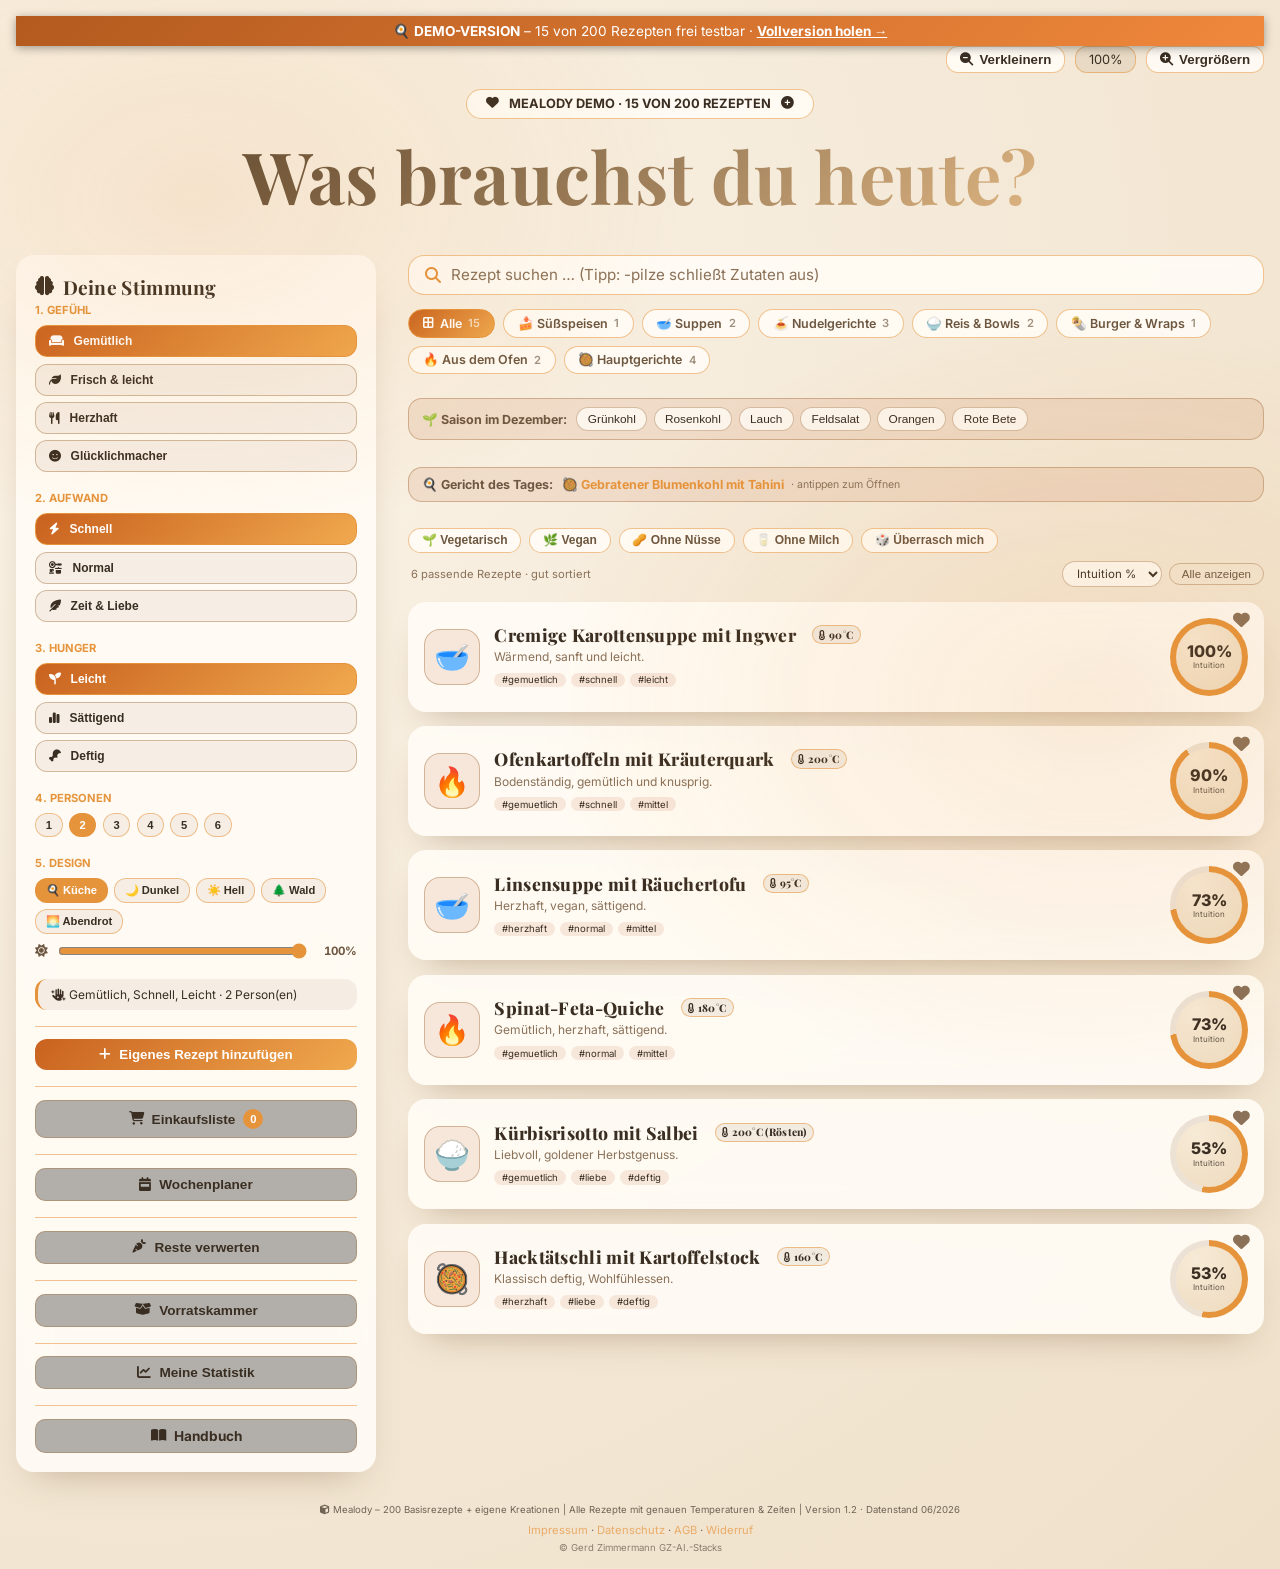
==== commit f94041c7: "Add files via upload" ====
--- a/index.html
+++ b/index.html
@@ -1,340 +1,2424 @@
-<!DOCTYPE html>
-<html lang="de">
-<head>
-<meta charset="UTF-8">
-<meta name="viewport" content="width=device-width, initial-scale=1.0">
-<title>Mealody — Kochen nach Gefühl · Die Rezept-App ohne Abo</title>
-<meta name="description" content="Mealody sagt dir, was du heute kochst: Stimmung wählen, Rezept finden, loskochen. 200 Rezepte, Wochenplaner, Einkaufslisten. Einmal kaufen, für immer nutzen — kein Abo, kein Konto, kein Tracking.">
-<meta name="theme-color" content="#f0883c">
-<style>
-:root{
-  --bg:#0a0c10; --panel:#11141a; --raised:#181c24; --card:#1f242e;
-  --line:#3a4250; --line-strong:#5a6270;
-  --dim:#7a8290; --norm:#c8cfd8; --bright:#f0f4f8;
-  --accent:#f0883c; --accent2:#ffb347; --warm:#e0533c; --green:#6fbf4c;
-}
-*{box-sizing:border-box; margin:0; padding:0}
-html{scroll-behavior:smooth}
-body{font-family:'Segoe UI',Tahoma,system-ui,-apple-system,sans-serif; background:var(--bg); color:var(--norm); line-height:1.65; font-size:16px}
-.skip{position:absolute; left:-9999px}
-.skip:focus{left:8px; top:8px; width:auto; height:auto; background:var(--accent); color:var(--bg); padding:8px 14px; z-index:100; font-weight:bold; outline:2px solid var(--bright)}
-a{color:var(--accent2)}
-a:focus, button:focus, .btn:focus{outline:2px solid var(--accent); outline-offset:2px}
-h1,h2,h3{font-family:Georgia,'Times New Roman',serif; color:var(--bright)}
-.wrap{max-width:1000px; margin:0 auto; padding:0 24px}
-
-/* Hero */
-.hero{background:radial-gradient(ellipse at top, #241308 0%, var(--bg) 65%); border-bottom:1px solid var(--line); text-align:center; padding:72px 24px 56px}
-.hero .logo{font-size:3rem; line-height:1}
-.hero h1{font-size:clamp(2.2rem,6vw,3.4rem); margin:14px 0 6px; letter-spacing:1px}
-.hero h1 .od{color:var(--accent)}
-.hero .claim{font-size:clamp(1.05rem,2.5vw,1.35rem); color:var(--norm); max-width:620px; margin:0 auto 22px}
-.badges{display:flex; flex-wrap:wrap; gap:10px; justify-content:center; margin:24px 0 32px}
-.badge{border:1px solid var(--accent); color:var(--accent2); padding:6px 16px; border-radius:999px; font-size:0.85rem; font-weight:600}
-.cta-row{display:flex; flex-wrap:wrap; gap:14px; justify-content:center}
-.btn{display:inline-block; padding:14px 30px; border-radius:10px; font-size:1.05rem; font-weight:700; text-decoration:none; transition:0.15s; border:2px solid transparent}
-.btn-primary{background:linear-gradient(135deg,#b35a1f,var(--accent)); color:#fff; box-shadow:0 4px 18px rgba(240,136,60,0.35)}
-.btn-primary:hover{transform:translateY(-2px); box-shadow:0 6px 24px rgba(240,136,60,0.5)}
-.btn-ghost{border-color:var(--line-strong); color:var(--bright)}
-.btn-ghost:hover{border-color:var(--accent); color:var(--accent2)}
-.hero .sub-cta{margin-top:14px; font-size:0.85rem; color:var(--dim)}
-
-/* Sections */
-section{padding:56px 0}
-section h2{font-size:1.9rem; text-align:center; margin-bottom:8px}
-section .lead{text-align:center; color:var(--dim); max-width:640px; margin:0 auto 36px}
-.accent-line{width:64px; height:3px; background:var(--accent); margin:14px auto 18px; border-radius:2px}
-
-/* So funktioniert's */
-.steps{display:grid; grid-template-columns:repeat(auto-fit,minmax(240px,1fr)); gap:18px}
-.step{background:var(--raised); border:1px solid var(--line); border-radius:14px; padding:26px 22px; text-align:center}
-.step .num{display:inline-grid; place-items:center; width:42px; height:42px; border-radius:50%; background:var(--accent); color:#1a0f0a; font-weight:800; font-size:1.2rem; margin-bottom:12px}
-.step .ico{font-size:2rem; display:block; margin-bottom:8px}
-.step h3{font-size:1.1rem; margin-bottom:6px}
-.step p{font-size:0.9rem; color:var(--dim)}
-
-/* Features */
-.features{display:grid; grid-template-columns:repeat(auto-fit,minmax(280px,1fr)); gap:16px}
-.feature{background:var(--raised); border:1px solid var(--line); border-left:4px solid var(--accent); border-radius:10px; padding:18px 20px}
-.feature .ico{font-size:1.5rem; margin-right:8px}
-.feature h3{font-size:1.02rem; display:inline; vertical-align:middle}
-.feature p{font-size:0.88rem; color:var(--dim); margin-top:8px}
-
-/* Privacy */
-.privacy{background:linear-gradient(135deg,#10210f,#0d1810); border:1px solid #2e5a28; border-radius:16px; padding:34px 30px; text-align:center}
-.privacy h2{color:var(--green)}
-.privacy ul{list-style:none; display:flex; flex-wrap:wrap; gap:12px 26px; justify-content:center; margin-top:18px}
-.privacy li{color:var(--norm); font-size:0.95rem}
-.privacy li::before{content:"✓ "; color:var(--green); font-weight:800}
-
-/* Pricing */
-.price-grid{display:grid; grid-template-columns:repeat(auto-fit,minmax(280px,1fr)); gap:22px; max-width:760px; margin:0 auto}
-.price-card{background:var(--raised); border:1px solid var(--line); border-radius:16px; padding:30px 26px; display:flex; flex-direction:column}
-.price-card.full{border-color:var(--accent); box-shadow:0 0 30px rgba(240,136,60,0.15); position:relative}
-.edition{display:inline-block; align-self:flex-start; font-size:0.72rem; letter-spacing:1.5px; font-weight:800; padding:4px 12px; border-radius:999px; margin-bottom:14px}
-.edition.demo{background:#26303d; color:var(--norm)}
-.edition.vollversion{background:linear-gradient(135deg,#b35a1f,var(--accent)); color:#fff}
-.price-card .price{font-size:2.4rem; font-weight:800; color:var(--bright); font-family:Georgia,serif}
-.price-card .price small{font-size:0.95rem; color:var(--dim); font-weight:400}
-.price-card ul{list-style:none; margin:18px 0 22px; flex:1}
-.price-card li{padding:5px 0; font-size:0.92rem; border-bottom:1px dashed var(--line)}
-.price-card li.yes::before{content:"✓ "; color:var(--green); font-weight:800}
-.price-card li.no::before{content:"— "; color:var(--dim)}
-.price-card li.no{color:var(--dim)}
-.price-card .btn{text-align:center}
-details.datenblatt{margin-top:16px; background:var(--panel); border:1px solid var(--line); border-radius:8px}
-details.datenblatt summary{cursor:pointer; padding:10px 14px; font-size:0.85rem; color:var(--accent2); font-weight:600}
-details.datenblatt div{padding:0 14px 12px; font-size:0.82rem; color:var(--dim)}
-details.datenblatt dt{color:var(--norm); font-weight:600; margin-top:8px}
-.legal-note{text-align:center; font-size:0.78rem; color:var(--dim); margin-top:18px; max-width:640px; margin-left:auto; margin-right:auto}
-
-/* Install */
-.install-grid{display:grid; grid-template-columns:repeat(auto-fit,minmax(250px,1fr)); gap:16px}
-.install-card{background:var(--raised); border:1px solid var(--line); border-radius:12px; padding:22px}
-.install-card h3{font-size:1rem; margin-bottom:10px}
-.install-card ol{padding-left:20px; font-size:0.88rem; color:var(--dim)}
-.install-card li{margin:6px 0}
-
-/* FAQ */
-.faq details{background:var(--raised); border:1px solid var(--line); border-radius:10px; margin-bottom:10px}
-.faq summary{cursor:pointer; padding:14px 18px; font-weight:600; color:var(--bright)}
-.faq summary:hover{color:var(--accent2)}
-.faq .a{padding:0 18px 16px; font-size:0.92rem; color:var(--norm)}
-
-/* Footer */
-footer{border-top:1px solid var(--line); padding:32px 24px; text-align:center; color:var(--dim); font-size:0.82rem}
-footer nav{display:flex; flex-wrap:wrap; gap:18px; justify-content:center; margin-bottom:14px}
-footer a{color:var(--accent2); text-decoration:none}
-footer a:hover, footer a:focus{text-decoration:underline}
-
-@media (max-width:700px){ section{padding:42px 0} .hero{padding:52px 18px 44px} }
-@media (prefers-reduced-motion:reduce){*{transition:none !important; animation:none !important} html{scroll-behavior:auto}}
-@media (prefers-contrast:more){body{color:#fff} .feature,.step,.price-card{border-width:2px}}
-</style>
-</head>
-<body>
-<a href="#inhalt" class="skip">Zum Inhalt springen</a>
-
-<header class="hero" role="banner">
-  <div class="logo" aria-hidden="true">🍳</div>
-  <h1>MEAL<span class="od">ODY</span></h1>
-  <p class="claim">Sag der App, wie du dich fühlst — sie sagt dir, was du kochst.<br>200 Rezepte. Einmal kaufen, für immer deins.</p>
-  <div class="badges" role="list" aria-label="Die wichtigsten Vorteile">
-    <span class="badge" role="listitem">Kein Abo</span>
-    <span class="badge" role="listitem">Kein Konto</span>
-    <span class="badge" role="listitem">Kein Tracking</span>
-    <span class="badge" role="listitem">100 % offline nutzbar</span>
-  </div>
-  <div class="cta-row">
-    <a class="btn btn-primary" href="demo/">🍴 Kostenlos testen — 15 Rezepte</a>
-    <a class="btn btn-ghost" href="#preis">Vollversion für 7,99 €</a>
-  </div>
-  <p class="sub-cta">Die Demo läuft direkt im Browser — nichts installieren, nichts angeben.</p>
-</header>
-
-<main id="inhalt" tabindex="-1">
-
-<section aria-labelledby="h-how">
-  <div class="wrap">
-    <h2 id="h-how">Schluss mit „Was koche ich heute?"</h2>
-    <div class="accent-line" aria-hidden="true"></div>
-    <p class="lead">Keine endlosen Rezeptlisten, kein Scrollen. Mealody fragt nach deinem Gefühl — und sortiert dir die passenden Gerichte nach vorn.</p>
-    <div class="steps">
-      <div class="step">
-        <span class="num" aria-hidden="true">1</span>
-        <span class="ico" aria-hidden="true">🧠</span>
-        <h3>Stimmung wählen</h3>
-        <p>Gemütlich, frisch, herzhaft oder Glücklichmacher? Dazu: Wieviel Aufwand und wie hungrig?</p>
-      </div>
-      <div class="step">
-        <span class="num" aria-hidden="true">2</span>
-        <span class="ico" aria-hidden="true">💯</span>
-        <h3>Vorschläge bekommen</h3>
-        <p>Jedes Rezept zeigt dir in Prozent, wie gut es zu deiner Stimmung passt — auf einen Blick.</p>
-      </div>
-      <div class="step">
-        <span class="num" aria-hidden="true">3</span>
-        <span class="ico" aria-hidden="true">👨‍🍳</span>
-        <h3>Loskochen</h3>
-        <p>Der Koch-Modus führt dich Schritt für Schritt durch — mit Timern und Display, das anbleibt.</p>
-      </div>
-    </div>
-  </div>
-</section>
-
-<section aria-labelledby="h-features" style="background:var(--panel)">
-  <div class="wrap">
-    <h2 id="h-features">Alles drin, was die Küche braucht</h2>
-    <div class="accent-line" aria-hidden="true"></div>
-    <div class="features">
-      <div class="feature"><span class="ico" aria-hidden="true">📖</span><h3>200 Rezepte mit Temperatur &amp; Zeit</h3><p>Vom 12-Minuten-Gericht bis zum Wohlfühl-Schmaus — jedes Rezept mit präzisen Mengen, Ofentemperatur und Schritten. Skalierbar für 1–6 Personen.</p></div>
-      <div class="feature"><span class="ico" aria-hidden="true">⏲️</span><h3>Koch-Modus mit mehreren Timern</h3><p>Nudeln 10 Minuten, Sauce 20 Minuten — beliebig viele Timer parallel, mit Signalton. Das Display bleibt beim Kochen an.</p></div>
-      <div class="feature"><span class="ico" aria-hidden="true">📅</span><h3>Wochenplaner mit 3 Mahlzeiten</h3><p>Frühstück, Mittag, Abend für die ganze Woche planen — oder würfeln lassen. Daraus wird auf Knopfdruck die Wochen-Einkaufsliste.</p></div>
-      <div class="feature"><span class="ico" aria-hidden="true">🛒</span><h3>Einkaufslisten mit Preisrechner</h3><p>Mehrere Listen, sortiert nach Supermarkt-Abteilung, doppelte Zutaten automatisch zusammengefasst. Preise eintragen und Summe sehen.</p></div>
-      <div class="feature"><span class="ico" aria-hidden="true">🔄</span><h3>Alternativen mit angepasster Menge</h3><p>Vegan, laktosefrei oder nussfrei? Mealody schlägt Tausch-Zutaten vor und rechnet die Menge gleich um — aus 100 g Butter werden 80 ml Öl.</p></div>
-      <div class="feature"><span class="ico" aria-hidden="true">🥕</span><h3>Vorratskammer &amp; Reste-Küche</h3><p>Eintragen, was da ist — Mealody zeigt, was du daraus kochen kannst, und hakt Vorhandenes in der Zutatenliste ab.</p></div>
-      <div class="feature"><span class="ico" aria-hidden="true">✍️</span><h3>Eigene Rezepte &amp; Notizen</h3><p>Omas Klassiker einpflegen, Notizen an jedes Rezept heften, alles per Komplett-Backup sichern und aufs nächste Gerät mitnehmen.</p></div>
-      <div class="feature"><span class="ico" aria-hidden="true">📊</span><h3>Saison, Statistik &amp; Gericht des Tages</h3><p>Saisonale Zutaten pro Monat, deine Koch-Serie mit Streak, Lieblingskategorien — und jeden Tag ein frischer Vorschlag.</p></div>
-    </div>
-  </div>
-</section>
-
-<section aria-labelledby="h-privacy">
-  <div class="wrap">
-    <div class="privacy">
-      <h2 id="h-privacy">🛡️ Deine Daten bleiben bei dir. Punkt.</h2>
-      <p style="margin-top:10px; max-width:560px; margin-left:auto; margin-right:auto;">Mealody hat keinen Server, kein Konto und keine Cloud. Alles — Favoriten, Pläne, eigene Rezepte — wird nur auf deinem Gerät gespeichert.</p>
-      <ul aria-label="Datenschutz-Fakten">
-        <li>Kein Tracking, keine Werbung</li>
-        <li>Keine Registrierung</li>
-        <li>Funktioniert komplett offline</li>
-        <li>DSGVO-freundlich by Design</li>
-      </ul>
-    </div>
-  </div>
-</section>
-
-<section id="preis" aria-labelledby="h-preis" style="background:var(--panel)">
-  <div class="wrap">
-    <h2 id="h-preis">Einmal zahlen statt jedes Jahr</h2>
-    <div class="accent-line" aria-hidden="true"></div>
-    <p class="lead">Andere Rezept-Apps kosten 20–40 € — pro Jahr, jedes Jahr. Mealody kaufst du einmal.</p>
-    <div class="price-grid">
-      <div class="price-card">
-        <span class="edition demo">DEMO</span>
-        <div class="price">0 € <small>kostenlos</small></div>
-        <ul>
-          <li class="yes">15 Rezepte zum Ausprobieren</li>
-          <li class="yes">Stimmungs-Auswahl &amp; Koch-Modus</li>
-          <li class="yes">Einkaufslisten &amp; Wochenplaner</li>
-          <li class="yes">Läuft sofort im Browser</li>
-          <li class="no">200 Rezepte</li>
-          <li class="no">Dauerhafte Vollversion</li>
-        </ul>
-        <a class="btn btn-ghost" href="demo/">Demo starten</a>
-      </div>
-      <div class="price-card full">
-        <span class="edition vollversion">VOLLVERSION</span>
-        <div class="price">7,99 € <small>einmalig · Endpreis</small></div>
-        <ul>
-          <li class="yes">Alle 200 Rezepte</li>
-          <li class="yes">Alle Funktionen, dauerhaft</li>
-          <li class="yes">Eigene Rezepte &amp; Komplett-Backup</li>
-          <li class="yes">Als App installierbar, offline</li>
-          <li class="yes">Fehlerbehebungen &amp; Sicherheits-Updates inklusive</li>
-          <li class="yes">Ausführliches Handbuch</li>
-        </ul>
-        <a class="btn btn-primary" href="mailto:gz.ai.stacks@gmail.com?subject=Mealody%20Vollversion%20kaufen">Jetzt kaufen — 7,99 €</a>
-        <details class="datenblatt">
-          <summary>📋 Datenblatt anzeigen</summary>
-          <div>
-            <dl>
-              <dt>Typ</dt><dd>Progressive Web-App (PWA), eine Datei, installierbar</dd>
-              <dt>Plattformen</dt><dd>Windows, Android, iOS, macOS, Linux — jeder moderne Browser</dd>
-              <dt>Sprache</dt><dd>Deutsch</dd>
-              <dt>Speicherbedarf</dt><dd>unter 1 MB (ohne Schriften ca. 270 kB App-Datei)</dd>
-              <dt>Internet</dt><dd>nur für den ersten Aufruf nötig, danach vollständig offline</dd>
-              <dt>Lizenz</dt><dd>Einmalkauf, Privatnutzung im eigenen Haushalt, Freischaltung per Code</dd>
-              <dt>Updates</dt><dd>Fehlerbehebungen und Sicherheitsaktualisierungen mind. 2 Jahre ab Kauf</dd>
-            </dl>
-          </div>
-        </details>
-      </div>
-    </div>
-    <p class="legal-note">Endpreis — gemäß § 19 UStG wird keine Umsatzsteuer ausgewiesen. Verkauf durch Gerd Zimmermann GZ-AI.-Stacks. Für Verbraucher gilt das gesetzliche Widerrufsrecht; Details in der <a href="widerruf.html">Widerrufsbelehrung</a> und den <a href="agb.html">AGB</a>.</p>
-  </div>
-</section>
-
-<section aria-labelledby="h-install">
-  <div class="wrap">
-    <h2 id="h-install">In 3 Schritten als App auf deinem Gerät</h2>
-    <div class="accent-line" aria-hidden="true"></div>
-    <p class="lead">Mealody kommt nicht aus einem App-Store — du installierst es direkt aus dem Browser. So geht's:</p>
-    <div class="install-grid">
-      <div class="install-card">
-        <h3>🤖 Android (Chrome)</h3>
-        <ol>
-          <li>Mealody-Link im Chrome-Browser öffnen</li>
-          <li>Menü <strong>⋮</strong> oben rechts antippen</li>
-          <li><strong>„App installieren"</strong> wählen — fertig, Mealody liegt auf dem Startbildschirm</li>
-        </ol>
-      </div>
-      <div class="install-card">
-        <h3>🍏 iPhone / iPad (Safari)</h3>
-        <ol>
-          <li>Mealody-Link in Safari öffnen</li>
-          <li>Teilen-Symbol <strong>⬆️</strong> unten antippen</li>
-          <li><strong>„Zum Home-Bildschirm"</strong> wählen — Mealody erscheint wie eine normale App</li>
-        </ol>
-      </div>
-      <div class="install-card">
-        <h3>💻 Windows / Mac (Chrome, Edge)</h3>
-        <ol>
-          <li>Mealody-Link im Browser öffnen</li>
-          <li>Installations-Symbol <strong>⊕</strong> in der Adressleiste klicken</li>
-          <li><strong>„Installieren"</strong> bestätigen — Mealody startet künftig im eigenen Fenster</li>
-        </ol>
-      </div>
-    </div>
-  </div>
-</section>
-
-<section aria-labelledby="h-faq" style="background:var(--panel)">
-  <div class="wrap faq">
-    <h2 id="h-faq">Häufige Fragen</h2>
-    <div class="accent-line" aria-hidden="true"></div>
-    <details>
-      <summary>Brauche ich Internet zum Kochen?</summary>
-      <div class="a">Nein. Nach dem ersten Aufruf funktioniert Mealody vollständig offline — auch im Funkloch oder in der Küche im Keller.</div>
-    </details>
-    <details>
-      <summary>Muss ich ein Konto anlegen?</summary>
-      <div class="a">Nein. Es gibt kein Konto, keine Anmeldung und keine E-Mail-Pflicht. Du bekommst nach dem Kauf einen Freischaltcode — eingeben, fertig.</div>
-    </details>
-    <details>
-      <summary>Was passiert bei einem Gerätewechsel?</summary>
-      <div class="a">Mit dem eingebauten Komplett-Backup sicherst du alle Daten (Favoriten, Pläne, eigene Rezepte) als Datei und spielst sie auf dem neuen Gerät wieder ein.</div>
-    </details>
-    <details>
-      <summary>Gibt es versteckte Kosten oder ein Abo?</summary>
-      <div class="a">Nein. 7,99 € einmalig — das war's. Fehlerbehebungen und Sicherheits-Updates sind für mindestens 2 Jahre inklusive.</div>
-    </details>
-    <details>
-      <summary>Ich habe eine Allergie — hilft mir die App?</summary>
-      <div class="a">Mealody bietet Filter (z. B. ohne Nüsse, ohne Milch) und Tausch-Vorschläge mit umgerechneten Mengen. Wichtig: Die Erkennung ist eine automatische Hilfe und kein medizinisch verlässlicher Schutz — bitte prüfe bei Allergien immer selbst die Zutaten.</div>
-    </details>
-    <details>
-      <summary>Auf wie vielen Geräten darf ich Mealody nutzen?</summary>
-      <div class="a">Die Lizenz gilt für die Privatnutzung in deinem Haushalt — also auf deinen eigenen Geräten (Handy, Tablet, PC).</div>
-    </details>
-  </div>
-</section>
-
-<section aria-labelledby="h-final" style="text-align:center">
-  <div class="wrap">
-    <h2 id="h-final">Heute schon gekocht?</h2>
-    <div class="accent-line" aria-hidden="true"></div>
-    <p class="lead">Probier die Demo — kostenlos, ohne Anmeldung, direkt im Browser.</p>
-    <div class="cta-row">
-      <a class="btn btn-primary" href="demo/">🍴 Demo starten</a>
-      <a class="btn btn-ghost" href="#preis">Vollversion für 7,99 €</a>
-    </div>
-  </div>
-</section>
-
-</main>
-
-<footer role="contentinfo">
-  <nav aria-label="Rechtliches">
-    <a href="impressum.html">Impressum</a>
-    <a href="datenschutz.html">Datenschutz</a>
-    <a href="agb.html">AGB</a>
-    <a href="widerruf.html">Widerruf</a>
-    <a href="HANDBUCH.html">Handbuch</a>
-  </nav>
-  <p>© Gerd Zimmermann GZ-AI.-Stacks · Görlitzer Straße 10 · 91315 Höchstadt a.d. Aisch</p>
-  <p><a href="https://www.gz-ai-stacks.de">www.gz-ai-stacks.de</a> · <a href="mailto:gz.ai.stacks@gmail.com">gz.ai.stacks@gmail.com</a></p>
-</footer>
-
-</body>
-</html>
+﻿<!DOCTYPE html>
+<html lang="de">
+<head>
+  <meta charset="UTF-8" />
+  <meta name="viewport" content="width=device-width, initial-scale=1.0, viewport-fit=cover" />
+  <title>Mealody · Demo · Kochen nach Gefühl</title>
+  <meta name="description" content="Kostenlose Demo der Rezept-App Mealody: 15 von 200 Rezepten frei testen – Stimmungs-Auswahl, Kochmodus, Einkaufslisten, Wochenplaner. Vollversion auf www.gz-ai-stacks.de." />
+  <meta name="theme-color" content="#f0883c" />
+  <link rel="manifest" href="manifest.json" />
+  <link rel="icon" type="image/svg+xml" href="icon.svg" />
+  <link rel="icon" type="image/png" sizes="192x192" href="icon-192.png" />
+  <link rel="apple-touch-icon" href="icon-192.png" />
+  <link rel="stylesheet" href="fonts/inter.css" />
+  <link rel="stylesheet" href="fonts/playfair.css" />
+  <link rel="stylesheet" href="fonts/fontawesome.min.css" />
+  <style>
+    * { margin: 0; padding: 0; box-sizing: border-box; }
+
+    body {
+      font-family: 'Inter', sans-serif;
+      transition: background 0.3s ease, color 0.2s ease;
+    }
+    body.theme-dark {
+      --bg-gradient-start: #0b0e17;
+      --bg-gradient-end: #03060c;
+      --surface: rgba(15, 25, 45, 0.85);
+      --surface-hover: rgba(28, 38, 65, 0.95);
+      --text-primary: #edeff2;
+      --text-secondary: #b9ceff;
+      --text-muted: #8aa3c9;
+      --border-glow: rgba(80, 150, 255, 0.6);
+      --accent: #3b82f6;
+      --accent-gradient: linear-gradient(135deg, #2b5bcb, #8146ff);
+      --card-shadow: 0 25px 40px -15px rgba(0, 0, 0, 0.6);
+      --modal-bg: rgba(12, 20, 35, 0.98);
+      --tag-bg: rgba(59, 130, 246, 0.25);
+      --match-bg: radial-gradient(circle at 30% 20%, #2f4680, #0e1a33);
+      --header-glow: #A7C8FF;
+      --btn-outline: rgba(100, 170, 255, 0.5);
+      --person-bg: rgba(0,0,0,0.4);
+      --temp-badge: rgba(0,0,0,0.5);
+      --form-bg: rgba(0,0,0,0.4);
+    }
+    /* Edles Kochbuch-Theme: warmes Papier, Terracotta & Safran — Standard */
+    body.theme-kueche {
+      --bg-gradient-start: #faf3e7;
+      --bg-gradient-end: #efe0c9;
+      --surface: rgba(255, 252, 246, 0.92);
+      --surface-hover: rgba(255, 248, 238, 1);
+      --text-primary: #3a2e22;
+      --text-secondary: #6e5740;
+      --text-muted: #8a7158;
+      --border-glow: rgba(187, 130, 80, 0.45);
+      --accent: #b85c2e;
+      --accent-gradient: linear-gradient(135deg, #b85c2e, #dd9742);
+      --card-shadow: 0 18px 36px -20px rgba(122, 86, 50, 0.45);
+      --modal-bg: rgba(253, 248, 240, 0.99);
+      --tag-bg: rgba(184, 92, 46, 0.12);
+      --match-bg: radial-gradient(circle at 30% 20%, #f7ead6, #eedbbf);
+      --header-glow: #b85c2e;
+      --btn-outline: rgba(165, 115, 70, 0.45);
+      --person-bg: rgba(140, 96, 54, 0.08);
+      --temp-badge: rgba(140, 96, 54, 0.10);
+      --form-bg: rgba(140, 96, 54, 0.07);
+    }
+    body.theme-light {
+      --bg-gradient-start: #fef8f0;
+      --bg-gradient-end: #f0e6d8;
+      --surface: rgba(255, 252, 245, 0.9);
+      --surface-hover: rgba(255, 248, 235, 1);
+      --text-primary: #2c241e;
+      --text-secondary: #5c4b3a;
+      --text-muted: #8b765e;
+      --border-glow: rgba(200, 160, 120, 0.6);
+      --accent: #c9773e;
+      --accent-gradient: linear-gradient(135deg, #c9773e, #e89f5c);
+      --card-shadow: 0 25px 40px -15px rgba(0, 0, 0, 0.15);
+      --modal-bg: rgba(255, 250, 240, 0.98);
+      --tag-bg: rgba(201, 119, 62, 0.2);
+      --match-bg: radial-gradient(circle at 30% 20%, #f3e2cf, #e9d5bd);
+      --header-glow: #c9773e;
+      --btn-outline: rgba(201, 119, 62, 0.5);
+      --person-bg: rgba(0,0,0,0.08);
+      --temp-badge: rgba(0,0,0,0.1);
+      --form-bg: rgba(0,0,0,0.08);
+    }
+    body.theme-forest {
+      --bg-gradient-start: #1a2f1f;
+      --bg-gradient-end: #0e1a12;
+      --surface: rgba(30, 45, 30, 0.85);
+      --surface-hover: rgba(45, 65, 45, 0.95);
+      --text-primary: #e2f0e0;
+      --text-secondary: #bcd0a8;
+      --text-muted: #8fa87c;
+      --border-glow: rgba(100, 170, 80, 0.6);
+      --accent: #6fbf4c;
+      --accent-gradient: linear-gradient(135deg, #3b7a2e, #6fbf4c);
+      --card-shadow: 0 25px 40px -15px rgba(0, 0, 0, 0.6);
+      --modal-bg: rgba(25, 40, 25, 0.98);
+      --tag-bg: rgba(111, 191, 76, 0.25);
+      --match-bg: radial-gradient(circle at 30% 20%, #2f5430, #1a3a1a);
+      --header-glow: #b4e08c;
+      --btn-outline: rgba(111, 191, 76, 0.5);
+      --person-bg: rgba(0,0,0,0.3);
+      --temp-badge: rgba(0,0,0,0.4);
+      --form-bg: rgba(0,0,0,0.3);
+    }
+    body.theme-sunset {
+      --bg-gradient-start: #2e1a2b;
+      --bg-gradient-end: #1a0f1e;
+      --surface: rgba(60, 35, 55, 0.85);
+      --surface-hover: rgba(80, 50, 75, 0.95);
+      --text-primary: #ffe6e0;
+      --text-secondary: #fbc4ab;
+      --text-muted: #d59476;
+      --border-glow: rgba(255, 130, 100, 0.6);
+      --accent: #ff8c5a;
+      --accent-gradient: linear-gradient(135deg, #d45c2c, #ff8c5a);
+      --card-shadow: 0 25px 40px -15px rgba(0, 0, 0, 0.6);
+      --modal-bg: rgba(50, 30, 45, 0.98);
+      --tag-bg: rgba(255, 140, 90, 0.25);
+      --match-bg: radial-gradient(circle at 30% 20%, #6e3a4a, #442433);
+      --header-glow: #ffb48a;
+      --btn-outline: rgba(255, 140, 90, 0.5);
+      --person-bg: rgba(0,0,0,0.3);
+      --temp-badge: rgba(0,0,0,0.4);
+      --form-bg: rgba(0,0,0,0.3);
+    }
+    /* ===== Mood-reaktive Akzente (ueberschreiben Theme-Akzent live) ===== */
+    /* gemuetlich = warm/langsam, frisch = kuehl/schnell, herzhaft = kraeftig, gluecklich = lebendig/bunt */
+    body.mood-gemuetlich  { --accent: #e6943c; --accent-gradient: linear-gradient(135deg, #c9621f, #f0a94e); --header-glow: #ffcf94; --border-glow: rgba(230,148,60,0.55); --mood-speed: 26s; --mood-blob: rgba(230,148,60,0.16); }
+    body.mood-frisch      { --accent: #20c5b0; --accent-gradient: linear-gradient(135deg, #0e9d8c, #4fe0c4); --header-glow: #9ff5e4; --border-glow: rgba(32,197,176,0.55); --mood-speed: 11s; --mood-blob: rgba(32,197,176,0.16); }
+    body.mood-herzhaft    { --accent: #e0533c; --accent-gradient: linear-gradient(135deg, #b8331f, #f7a52e); --header-glow: #ffb29c; --border-glow: rgba(224,83,60,0.55); --mood-speed: 16s; --mood-blob: rgba(224,83,60,0.16); }
+    body.mood-gluecklich  { --accent: #e84393; --accent-gradient: linear-gradient(135deg, #d6249f, #ff7bd0); --header-glow: #ffb3e6; --border-glow: rgba(232,67,147,0.55); --mood-speed: 8s; --mood-blob: rgba(232,67,147,0.16); }
+    body {
+      background: radial-gradient(circle at 10% 20%, var(--bg-gradient-start) 0%, var(--bg-gradient-end) 100%);
+      color: var(--text-primary);
+      min-height: 100vh;
+      padding: 1rem;
+      transition: background 0.6s ease, color 0.3s ease, --accent 0.6s ease;
+    }
+    .depth-bg { position: fixed; inset: 0; z-index: 0; pointer-events: none; overflow: hidden; perspective: 1200px; }
+    .layer-3d { position: absolute; width: 100%; height: 100%; background-image: radial-gradient(circle at 20% 30%, rgba(255,255,240,0.03) 1px, transparent 1px); background-size: 40px 40px; animation: shift3d 40s infinite linear; transform: translateZ(-50px) scale(1.5); }
+    @keyframes shift3d { 0% { transform: translateZ(-50px) translate(0,0) rotate(0deg); } 100% { transform: translateZ(-50px) translate(4%,3%) rotate(1deg); } }
+    /* ===== Atmender Mood-Hintergrund (zwei langsam wandernde Blobs in Mood-Farbe) ===== */
+    .mood-aura { position: fixed; inset: -20%; z-index: 1; pointer-events: none; opacity: 0.9;
+      background:
+        radial-gradient(40% 40% at 25% 30%, var(--mood-blob, rgba(120,120,255,0.12)) 0%, transparent 70%),
+        radial-gradient(45% 45% at 75% 70%, var(--mood-blob, rgba(120,120,255,0.12)) 0%, transparent 70%);
+      animation: breathe var(--mood-speed, 18s) ease-in-out infinite;
+      transition: background 0.8s ease;
+    }
+    @keyframes breathe {
+      0%, 100% { transform: scale(1) translate(0, 0); opacity: 0.55; }
+      50%      { transform: scale(1.18) translate(2%, -2%); opacity: 0.95; }
+    }
+    @media (prefers-reduced-motion: reduce) { .mood-aura, .layer-3d { animation: none; } }
+    /* ===== Szenenwechsel beim Mood-Wechsel ===== */
+    @keyframes moodSweep { 0% { opacity: 0; } 35% { opacity: 0.5; } 100% { opacity: 0; } }
+    .mood-sweep { position: fixed; inset: 0; z-index: 5; pointer-events: none; opacity: 0; background: radial-gradient(circle at 50% 45%, var(--mood-blob, rgba(255,255,255,0.2)) 0%, transparent 60%); }
+    .mood-sweep.run { animation: moodSweep 0.7s ease-out; }
+    .zoom-container { transition: transform 0.2s ease-out; transform-origin: top center; }
+    .app-wrapper { position: relative; z-index: 20; max-width: 1400px; margin: 0 auto; }
+    .zoom-control { display: flex; justify-content: flex-end; gap: 0.6rem; margin-bottom: 1rem; }
+    .zoom-btn { background: var(--surface); border: 1px solid var(--border-glow); padding: 0.3rem 0.8rem; font-weight: 700; cursor: pointer; transition: 0.15s; color: var(--text-primary); display: inline-flex; align-items: center; gap: 0.4rem; }
+    .zoom-btn:hover { background: var(--accent-gradient); color: white; }
+    .zoom-value { background: rgba(0,0,0,0.4); padding: 0.3rem 0.8rem; font-size: 0.8rem; border: 1px solid var(--border-glow); }
+    .hero-section { text-align: center; margin-bottom: 2rem; }
+    .chip { display: inline-flex; align-items: center; gap: 0.6rem; background: var(--surface); -webkit-backdrop-filter: blur(12px); backdrop-filter: blur(12px); padding: 0.4rem 1.2rem; font-weight: 700; font-size: 0.8rem; border: 1px solid var(--border-glow); }
+    h1 { font-size: clamp(2rem, 6vw, 4.5rem); font-weight: 800; background: linear-gradient(135deg, var(--text-primary), var(--header-glow)); -webkit-background-clip: text; background-clip: text; color: transparent; margin: 0.5rem 0; }
+    .dashboard { display: grid; grid-template-columns: 360px 1fr; gap: 2rem; align-items: start; }
+    .intuition-pod { background: var(--surface); -webkit-backdrop-filter: blur(16px); backdrop-filter: blur(16px); padding: 1.2rem; position: sticky; top: 1rem; box-shadow: var(--card-shadow); }
+    .pod-title { font-size: 1.2rem; font-weight: 700; display: flex; align-items: center; gap: 0.5rem; margin-bottom: 0.2rem; }
+    .choice-card { margin-bottom: 1.2rem; }
+    .choice-header { font-weight: 700; font-size: 0.7rem; text-transform: uppercase; color: var(--accent); margin-bottom: 0.5rem; }
+    .btn-group { display: flex; flex-direction: column; gap: 0.4rem; }
+    .pill-btn { background: rgba(0,0,0,0.3); border: 1px solid var(--btn-outline); padding: 0.5rem 0.8rem; font-weight: 600; font-size: 0.75rem; display: flex; align-items: center; gap: 0.6rem; cursor: pointer; color: var(--text-primary); }
+    .pill-btn.active { background: var(--accent-gradient); border-color: var(--accent); color: white; }
+    .person-selector, .theme-selector { display: flex; gap: 0.4rem; flex-wrap: wrap; margin-top: 0.3rem; }
+    .person-btn, .theme-btn { background: var(--person-bg); border: 1px solid var(--border-glow); padding: 0.3rem 0.6rem; font-weight: 600; cursor: pointer; color: var(--text-primary); font-size: 0.7rem; }
+    .person-btn.active, .theme-btn.active, .person-btn:hover, .theme-btn:hover { background: var(--accent); color: white; }
+    .vibe-summary { background: rgba(0,0,0,0.35); padding: 0.5rem 0.8rem; margin-top: 0.8rem; font-size: 0.75rem; border-left: 3px solid var(--accent); }
+    .add-recipe-panel { margin-top: 1rem; border-top: 1px solid var(--border-glow); padding-top: 0.8rem; }
+    .add-recipe-btn { width: 100%; background: var(--accent-gradient); border: none; padding: 0.5rem; font-weight: 700; cursor: pointer; color: white; margin-bottom: 0.5rem; display: flex; align-items: center; justify-content: center; gap: 0.5rem; }
+    .recipe-form { background: var(--form-bg); padding: 0.8rem; margin-top: 0.5rem; display: none; flex-direction: column; gap: 0.5rem; border: 1px solid var(--border-glow); }
+    .recipe-form input, .recipe-form textarea, .recipe-form select { background: rgba(0,0,0,0.5); border: 1px solid var(--border-glow); padding: 0.4rem; color: var(--text-primary); font-size: 0.75rem; width: 100%; }
+    .recipe-form textarea { resize: vertical; min-height: 60px; }
+    .form-row { display: flex; gap: 0.5rem; flex-wrap: wrap; }
+    .form-actions { display: flex; gap: 0.5rem; justify-content: flex-end; margin-top: 0.3rem; }
+    .recipe-galaxy { display: flex; flex-direction: column; gap: 0.9rem; }
+    .recipe-card { background: var(--surface); -webkit-backdrop-filter: blur(12px); backdrop-filter: blur(12px); padding: 1rem; display: flex; flex-wrap: wrap; justify-content: space-between; align-items: center; cursor: pointer; transition: 0.2s; box-shadow: var(--card-shadow); }
+    .recipe-card:hover { transform: translateY(-3px); background: var(--surface-hover); border-color: var(--accent); }
+    .recipe-info { flex: 3; }
+    .recipe-name { font-size: 1.1rem; font-weight: 800; display: flex; align-items: center; gap: 0.5rem; flex-wrap: wrap; }
+    .temp-badge { background: var(--temp-badge); padding: 0.1rem 0.4rem; font-size: 0.65rem; margin-left: 0.5rem; border: 1px solid var(--border-glow); }
+    .recipe-desc { font-size: 0.75rem; color: var(--text-muted); margin: 0.2rem 0; }
+    .tag { background: var(--tag-bg); padding: 0.1rem 0.5rem; font-size: 0.6rem; display: inline-block; margin-right: 0.3rem; margin-bottom: 0.2rem; }
+    @property --ring-fill { syntax: '<number>'; inherits: false; initial-value: 0; }
+    .match-ring { --ring-fill: 0; min-width: 78px; width: 78px; height: 78px; border-radius: 50%; display: flex; flex-direction: column; align-items: center; justify-content: center; flex-shrink: 0; position: relative;
+      background: conic-gradient(var(--accent) calc(var(--ring-fill) * 1%), rgba(255,255,255,0.08) 0);
+      transition: --ring-fill 0.9s cubic-bezier(0.22, 1, 0.36, 1); }
+    .match-ring.filled { --ring-fill: var(--pct); }
+    .match-ring::before { content: ""; position: absolute; inset: 6px; border-radius: 50%; background: var(--match-bg); }
+    .match-pct { position: relative; font-weight: 800; font-size: 1rem; line-height: 1; }
+    .match-ring small { position: relative; font-size: 0.5rem; display: block; opacity: 0.8; margin-top: 0.1rem; }
+    .modal-overlay { position: fixed; top:0; left:0; width:100%; height:100%; background: rgba(0,0,0,0.85); -webkit-backdrop-filter: blur(12px); backdrop-filter: blur(12px); z-index:1000; display: flex; align-items: center; justify-content: center; visibility: hidden; opacity:0; transition: 0.3s; }
+    .modal-overlay.active { visibility: visible; opacity:1; }
+    .modal-container { max-width: 650px; width: 90%; max-height: 85vh; overflow-y: auto; background: var(--modal-bg); border: 1px solid var(--border-glow); padding: 1.5rem; position: relative; color: var(--text-primary); }
+    .modal-close { position: absolute; top:0.8rem; right:0.8rem; background: transparent; border: none; font-size:1.4rem; cursor:pointer; color: var(--text-primary); line-height:1; }
+    .modal-close:hover { color: var(--accent); }
+    .modal-container h2 { font-size: 1.4rem; font-weight: 800; color: var(--text-primary); margin-bottom: 0.3rem; }
+    .modal-container h3 { font-size: 1rem; font-weight: 700; color: var(--accent); margin: 1rem 0 0.4rem; }
+    .modal-container p { font-size: 0.85rem; color: var(--text-secondary); }
+    .modal-container li { font-size: 0.85rem; color: var(--text-primary); line-height: 1.5; }
+    .recipe-meta-stats { display: flex; gap: 1rem; margin: 0.8rem 0; background: rgba(0,0,0,0.2); padding: 0.5rem; flex-wrap: wrap; }
+    .stat-badge { display: flex; align-items: center; gap: 0.5rem; font-size:0.8rem; color: var(--text-secondary); }
+    .ingredients-list { margin: 0.5rem 0; padding-left: 1rem; list-style: none; }
+    .ingredients-list li::before { content: "• "; color: var(--accent); }
+    .steps-list { margin: 0.5rem 0; padding-left: 0; list-style: none; }
+    .steps-list li { display: flex; gap: 0.6rem; margin-bottom: 0.6rem; align-items: flex-start; }
+    .step-number { background: var(--accent); min-width: 22px; height: 22px; display: inline-flex; align-items: center; justify-content: center; color: white; font-size: 0.7rem; flex-shrink: 0; }
+    footer { text-align: center; margin-top: 2rem; font-size: 0.6rem; opacity: 0.7; }
+    .legal-nav { margin-top: 0.5rem; font-size: 0.7rem; }
+    .legal-nav a { color: var(--accent); text-decoration: none; }
+    .legal-nav a:hover, .legal-nav a:focus { text-decoration: underline; }
+    .legal-copy { margin-top: 0.3rem; opacity: 0.8; }
+    /* Suchleiste */
+    .recipe-column { display: flex; flex-direction: column; gap: 0.9rem; }
+    .search-bar { display: flex; align-items: center; gap: 0.6rem; background: var(--surface); -webkit-backdrop-filter: blur(12px); backdrop-filter: blur(12px); border: 1px solid var(--border-glow); padding: 0.6rem 1rem; box-shadow: var(--card-shadow); }
+    .search-bar i.fa-search { color: var(--accent); }
+    .search-bar input { flex: 1; background: transparent; border: none; outline: none; color: var(--text-primary); font-size: 0.95rem; font-family: inherit; }
+    .search-bar input::placeholder { color: var(--text-muted); }
+    .search-clear { background: transparent; border: none; color: var(--text-muted); cursor: pointer; font-size: 0.9rem; padding: 0.2rem; }
+    .search-clear:hover { color: var(--accent); }
+    .result-count { font-size: 0.7rem; color: var(--text-muted); padding-left: 0.2rem; }
+    .result-row { display: flex; justify-content: space-between; align-items: center; gap: 0.5rem; margin-top: -0.4rem; }
+    .toggle-all { background: transparent; border: 1px solid var(--btn-outline); border-radius: 999px; color: var(--text-secondary); font-size: 0.72rem; padding: 0.25rem 0.75rem; cursor: pointer; white-space: nowrap; flex-shrink: 0; }
+    .toggle-all:hover { background: var(--accent); color: #fff; border-color: var(--accent); }
+    .result-actions { display: flex; align-items: center; gap: 0.4rem; flex-shrink: 0; }
+    .sort-select { background: rgba(0,0,0,0.3); border: 1px solid var(--btn-outline); border-radius: 999px; color: var(--text-secondary); font-size: 0.72rem; padding: 0.25rem 0.6rem; cursor: pointer; font-family: inherit; }
+    .sort-select:focus { outline: none; border-color: var(--accent); }
+    .no-results { text-align: center; padding: 2rem; color: var(--text-muted); background: var(--surface); border: 1px dashed var(--border-glow); font-size: 0.9rem; }
+    /* Einkaufsliste */
+    .shopping-list-btn { width: 100%; background: rgba(0,0,0,0.3); border: 1px solid var(--btn-outline); padding: 0.5rem; font-weight: 700; cursor: pointer; color: var(--text-primary); display: flex; align-items: center; justify-content: center; gap: 0.5rem; font-size: 0.85rem; text-decoration: none; }
+    .shopping-list-btn:hover { background: var(--accent-gradient); border-color: var(--accent); color: white; }
+    .cart-count { background: var(--accent); color: white; min-width: 20px; height: 20px; display: inline-flex; align-items: center; justify-content: center; font-size: 0.7rem; padding: 0 0.3rem; }
+    .add-to-cart-btn { width: 100%; background: var(--accent-gradient); border: none; padding: 0.6rem; font-weight: 700; cursor: pointer; color: white; display: flex; align-items: center; justify-content: center; gap: 0.5rem; margin-top: 1rem; font-size: 0.9rem; }
+    .add-to-cart-btn:hover { filter: brightness(1.15); }
+    .shopping-group { margin-bottom: 1rem; }
+    .shopping-group-title { font-size: 0.8rem; font-weight: 700; color: var(--accent); display: flex; align-items: center; justify-content: space-between; gap: 0.5rem; border-bottom: 1px solid var(--border-glow); padding-bottom: 0.3rem; margin-bottom: 0.4rem; }
+    .shopping-group-title button { background: transparent; border: none; color: var(--text-muted); cursor: pointer; font-size: 0.75rem; }
+    .shopping-group-title button:hover { color: var(--accent); }
+    .shopping-item { display: flex; align-items: center; gap: 0.6rem; padding: 0.3rem 0; font-size: 0.85rem; color: var(--text-primary); cursor: pointer; }
+    .shopping-item input { width: 16px; height: 16px; accent-color: var(--accent); cursor: pointer; }
+    .shopping-item.checked span { text-decoration: line-through; opacity: 0.45; }
+    .shopping-empty { text-align: center; color: var(--text-muted); padding: 1.5rem; font-size: 0.9rem; }
+    .shopping-actions { display: flex; gap: 0.5rem; flex-wrap: wrap; margin-top: 1rem; border-top: 1px solid var(--border-glow); padding-top: 1rem; }
+    .shop-action-btn { flex: 1; min-width: 110px; background: rgba(0,0,0,0.3); border: 1px solid var(--btn-outline); padding: 0.5rem; font-weight: 600; cursor: pointer; color: var(--text-primary); display: flex; align-items: center; justify-content: center; gap: 0.4rem; font-size: 0.8rem; }
+    .shop-action-btn:hover { background: var(--accent); color: white; }
+    .shop-action-btn.danger:hover { background: #d4453a; border-color: #d4453a; }
+    .shopping-item .item-text { flex: 1; }
+    .price-wrap { display: inline-flex; align-items: center; gap: 0.25rem; color: var(--text-muted); font-size: 0.8rem; flex-shrink: 0; }
+    .price-input { width: 70px; background: rgba(0,0,0,0.4); border: 1px solid var(--border-glow); border-radius: 8px; color: var(--text-primary); padding: 0.25rem 0.4rem; font-size: 0.8rem; text-align: right; font-family: inherit; }
+    .price-input:focus { outline: none; border-color: var(--accent); }
+    .price-input::-webkit-outer-spin-button, .price-input::-webkit-inner-spin-button { -webkit-appearance: none; margin: 0; }
+    .price-input { -moz-appearance: textfield; }
+    .shopping-group-subtotal { font-size: 0.72rem; color: var(--text-muted); font-weight: 700; }
+    .shopping-total { display: flex; justify-content: space-between; align-items: center; margin-top: 1rem; padding: 0.75rem 1rem; background: var(--accent-gradient); color: #fff; border-radius: 12px; font-weight: 800; font-size: 1.15rem; }
+    .shopping-total .hint { display: block; font-size: 0.62rem; font-weight: 500; opacity: 0.9; margin-top: 0.1rem; }
+    .shopping-total > span:first-child { display: flex; flex-direction: column; }
+    .list-toolbar { display: flex; gap: 0.4rem; align-items: center; margin: 0.3rem 0 1rem; }
+    .list-toolbar select { flex: 1; background: rgba(0,0,0,0.4); border: 1px solid var(--border-glow); border-radius: 10px; color: var(--text-primary); padding: 0.45rem 0.6rem; font-size: 0.85rem; font-family: inherit; cursor: pointer; }
+    .list-toolbar select:focus { outline: none; border-color: var(--accent); }
+    .list-toolbar button { background: rgba(0,0,0,0.3); border: 1px solid var(--btn-outline); border-radius: 10px; color: var(--text-primary); width: 36px; height: 36px; cursor: pointer; display: inline-flex; align-items: center; justify-content: center; flex-shrink: 0; }
+    .list-toolbar button:hover { background: var(--accent); color: #fff; }
+    .list-toolbar button:disabled { opacity: 0.35; cursor: not-allowed; }
+    .list-toolbar button:disabled:hover { background: rgba(0,0,0,0.3); color: var(--text-primary); }
+    /* ===== Abgerundete Rahmen (rein kosmetisch) ===== */
+    .intuition-pod, .modal-container, .recipe-card, .recipe-form, .search-bar, .no-results, .recipe-meta-stats { border-radius: 16px; }
+    .pill-btn, .add-recipe-btn, .shopping-list-btn, .add-to-cart-btn, .shop-action-btn, .zoom-btn, .recipe-form input, .recipe-form textarea, .recipe-form select { border-radius: 10px; }
+    .person-btn, .theme-btn, .temp-badge, .zoom-value, .vibe-summary { border-radius: 8px; }
+    .chip, .tag, .cart-count, .step-number { border-radius: 999px; }
+    .modal-container { border-radius: 18px; }
+    .step-number { border-radius: 50%; }
+    /* ===== Kategorie-Filter ===== */
+    .category-bar { display: flex; flex-wrap: wrap; gap: 0.5rem; }
+    .cat-chip { background: var(--surface); border: 1px solid var(--border-glow); padding: 0.35rem 0.85rem; font-size: 0.78rem; font-weight: 600; cursor: pointer; color: var(--text-secondary); display: inline-flex; align-items: center; gap: 0.4rem; border-radius: 999px; transition: 0.15s; }
+    .cat-chip:hover { background: var(--surface-hover); color: var(--text-primary); }
+    .cat-chip.active { background: var(--accent-gradient); border-color: var(--accent); color: white; }
+    .cat-chip .cat-num { opacity: 0.65; font-size: 0.7rem; }
+    @media (max-width: 820px) { .dashboard { grid-template-columns: 1fr; } .intuition-pod { position: relative; top:0; } .recipe-card { flex-direction: column; } .match-ring { align-self: flex-start; margin-top: 0.5rem; } }
+    /* ===== Freischalt-Sperre ===== */
+    .lock-overlay { position: fixed; inset: 0; z-index: 2000; display: flex; align-items: center; justify-content: center; padding: 1.5rem;
+      background: radial-gradient(circle at 30% 20%, #2a160c 0%, #0a0603 100%); }
+    .lock-card { width: 100%; max-width: 380px; background: rgba(30,18,10,0.92); -webkit-backdrop-filter: blur(14px); backdrop-filter: blur(14px); border: 1px solid rgba(240,136,60,0.5);
+      border-radius: 18px; padding: 2rem 1.6rem; text-align: center; box-shadow: 0 25px 60px -15px rgba(0,0,0,0.7); }
+    .lock-logo { width: 84px; height: 84px; margin: 0 auto 1rem; display: block; }
+    .lock-card h2 { font-size: 1.5rem; font-weight: 800; margin-bottom: 0.3rem;
+      background: linear-gradient(135deg, #ffb347, #f0883c); -webkit-background-clip: text; background-clip: text; color: transparent; }
+    .lock-card p { font-size: 0.85rem; color: #d6b9a3; margin-bottom: 1.2rem; }
+    .lock-input { width: 100%; background: rgba(0,0,0,0.45); border: 1px solid rgba(240,136,60,0.45); border-radius: 10px;
+      color: #fff; padding: 0.7rem 0.9rem; font-size: 1rem; font-family: inherit; text-align: center; letter-spacing: 1px; }
+    .lock-input:focus { outline: none; border-color: #f0883c; box-shadow: 0 0 0 3px rgba(240,136,60,0.25); }
+    .lock-btn { width: 100%; margin-top: 0.8rem; background: linear-gradient(135deg, #c9621f, #f0a94e); border: none; border-radius: 10px;
+      color: #fff; padding: 0.75rem; font-weight: 700; font-size: 0.95rem; cursor: pointer; display: flex; align-items: center; justify-content: center; gap: 0.5rem; }
+    .lock-btn:hover { filter: brightness(1.1); }
+    .lock-error { color: #ff8c6b; font-size: 0.8rem; margin-top: 0.7rem; min-height: 1.1rem; }
+    .lock-hint { color: #9a7a64; font-size: 0.7rem; margin-top: 1rem; }
+    body.locked { overflow: hidden; }
+    .lock-input.shake { animation: lockShake 0.4s ease; }
+    @keyframes lockShake { 0%,100%{transform:translateX(0)} 20%,60%{transform:translateX(-7px)} 40%,80%{transform:translateX(7px)} }
+    @media (prefers-reduced-motion: reduce) { .lock-input.shake { animation: none; } }
+    /* ===== Favoriten ===== */
+    .recipe-card { position: relative; }
+    .fav-btn { position: absolute; top: 0.45rem; right: 0.55rem; background: none; border: none; cursor: pointer; font-size: 1.05rem; color: var(--text-muted); padding: 0.2rem 0.35rem; line-height: 1; transition: 0.15s; z-index: 2; }
+    .fav-btn:hover { transform: scale(1.2); color: #ff5e7e; }
+    .fav-btn.active { color: #ff3b66; text-shadow: 0 0 10px rgba(255,59,102,0.5); }
+    .cooked-info { font-size: 0.78rem; color: var(--text-muted); margin-top: 0.4rem; }
+    .cooked-info .stars { color: #ffc24b; letter-spacing: 1px; }
+    /* ===== Ernährungs-Filter ===== */
+    .diet-bar { display: flex; gap: 0.5rem; margin-top: 0.5rem; flex-wrap: wrap; }
+    .diet-chip { background: var(--surface); border: 1px solid var(--border-glow); padding: 0.3rem 0.8rem; font-size: 0.75rem; font-weight: 600; cursor: pointer; color: var(--text-secondary); border-radius: 999px; transition: 0.15s; }
+    .diet-chip:hover { background: var(--surface-hover); color: var(--text-primary); }
+    .diet-chip.active { background: linear-gradient(135deg, #3b7a2e, #6fbf4c); border-color: #6fbf4c; color: white; }
+    .allergy-note { display: none; margin-top: 0.4rem; padding: 0.4rem 0.7rem; font-size: 0.75rem; line-height: 1.45; color: var(--text-secondary); background: rgba(255, 170, 60, 0.08); border: 1px solid rgba(255, 170, 60, 0.4); border-radius: 8px; }
+    .allergy-note strong { color: #ffae4a; }
+    .allergy-note.show { display: block; }
+    .sub-btn { background: var(--surface); border: 1px solid var(--border-glow); border-radius: 999px; cursor: pointer; font-size: 0.7rem; padding: 0.05rem 0.4rem; margin-left: 0.35rem; vertical-align: middle; transition: 0.15s; }
+    .sub-btn:hover { background: var(--surface-hover); }
+    .sub-btn[aria-expanded="true"] { background: linear-gradient(135deg, #3b7a2e, #6fbf4c); border-color: #6fbf4c; }
+    .sub-line { margin: 0.3rem 0 0.35rem 1.1rem; padding-left: 0.6rem; border-left: 2px solid #6fbf4c; font-size: 0.8rem; color: var(--text-secondary); line-height: 1.5; }
+    .sub-tag { opacity: 0.7; font-size: 0.72rem; white-space: nowrap; }
+    .demo-banner { position: sticky; top: 0; z-index: 2000; text-align: center; padding: 0.45rem 1rem; font-size: 0.85rem; background: linear-gradient(135deg, #b35a1f, #f0883c); color: #fff; box-shadow: 0 2px 10px rgba(0,0,0,0.35); }
+    .demo-banner a { color: #fff; font-weight: 700; text-decoration: underline; }
+    .demo-banner a:focus { outline: 2px solid #fff; outline-offset: 2px; }
+    /* ===== Koch-Modus ===== */
+    .cook-mode { position: fixed; inset: 0; z-index: 1500; background: var(--modal-bg); display: none; flex-direction: column; padding: 1.2rem; }
+    .cook-mode.active { display: flex; }
+    .cook-head { display: flex; justify-content: space-between; align-items: center; gap: 0.8rem; border-bottom: 1px solid var(--border-glow); padding-bottom: 0.8rem; }
+    .cook-head h2 { font-size: 1.15rem; color: var(--text-primary); flex: 1; min-width: 0; overflow: hidden; text-overflow: ellipsis; white-space: nowrap; }
+    .cook-step-count { font-size: 0.85rem; color: var(--text-secondary); font-weight: 700; white-space: nowrap; }
+    .cook-close { background: none; border: 1px solid var(--btn-outline); border-radius: 10px; color: var(--text-primary); font-size: 1.1rem; cursor: pointer; padding: 0.35rem 0.7rem; }
+    .cook-body { flex: 1; display: flex; flex-direction: column; align-items: center; justify-content: center; text-align: center; padding: 1rem; overflow-y: auto; }
+    .cook-step-text { font-size: clamp(1.4rem, 4vw, 2.2rem); line-height: 1.5; color: var(--text-primary); max-width: 800px; font-weight: 600; }
+    .cook-timer { margin-top: 1.5rem; display: flex; flex-direction: column; align-items: center; gap: 0.6rem; }
+    .cook-timer-display { font-size: clamp(2.2rem, 7vw, 3.5rem); font-weight: 800; color: var(--accent); font-variant-numeric: tabular-nums; }
+    .cook-timer-display.done { color: #ff5e7e; animation: timerBlink 0.8s ease infinite; }
+    @keyframes timerBlink { 50% { opacity: 0.35; } }
+    .cook-timer-btn { background: var(--accent-gradient); border: none; border-radius: 12px; color: #fff; font-weight: 700; font-size: 1rem; padding: 0.7rem 1.4rem; cursor: pointer; }
+    .cook-nav { display: flex; gap: 0.8rem; justify-content: center; padding: 1rem 0 0.4rem; }
+    .cook-nav button { flex: 1; max-width: 260px; padding: 0.9rem; font-size: 1rem; font-weight: 700; border-radius: 12px; cursor: pointer; border: 1px solid var(--btn-outline); background: rgba(0,0,0,0.3); color: var(--text-primary); }
+    .cook-nav button.primary { background: var(--accent-gradient); border: none; color: #fff; }
+    .cook-nav button:disabled { opacity: 0.35; cursor: default; }
+    .cook-finish { display: flex; flex-direction: column; align-items: center; gap: 1rem; }
+    .cook-finish h3 { font-size: clamp(1.6rem, 5vw, 2.4rem); color: var(--text-primary); }
+    .star-row { display: flex; gap: 0.5rem; }
+    .star-row button { background: none; border: none; font-size: 2.2rem; cursor: pointer; color: var(--text-muted); transition: 0.15s; padding: 0.2rem; }
+    .star-row button.lit { color: #ffc24b; text-shadow: 0 0 12px rgba(255,194,75,0.5); }
+    .star-row button:hover { transform: scale(1.2); }
+    /* ===== Wochenplaner ===== */
+    .week-row { display: flex; align-items: center; gap: 0.7rem; padding: 0.55rem 0; border-bottom: 1px solid var(--border-glow); }
+    .week-day { width: 92px; font-weight: 700; font-size: 0.85rem; color: var(--text-secondary); flex-shrink: 0; }
+    .week-row select { flex: 1; min-width: 0; background: rgba(0,0,0,0.4); border: 1px solid var(--border-glow); border-radius: 10px; color: var(--text-primary); padding: 0.45rem 0.5rem; font-size: 0.8rem; }
+    .week-actions { display: flex; gap: 0.6rem; margin-top: 1rem; flex-wrap: wrap; }
+    .day-dice { flex-shrink: 0; background: var(--person-bg); border: 1px solid var(--btn-outline); border-radius: 10px; font-size: 1rem; padding: 0.3rem 0.5rem; cursor: pointer; transition: 0.15s; line-height: 1; }
+    .day-dice:hover { background: var(--accent-gradient); transform: scale(1.1); }
+    /* ===== Reste-Küche ===== */
+    .leftover-input-row { display: flex; gap: 0.5rem; margin-bottom: 0.7rem; }
+    .leftover-input-row input { flex: 1; min-width: 0; background: var(--form-bg); border: 1px solid var(--border-glow); border-radius: 12px; color: var(--text-primary); padding: 0.55rem 0.8rem; font-size: 0.85rem; }
+    .leftover-input-row button { flex-shrink: 0; background: var(--accent-gradient); border: none; border-radius: 12px; color: #fff; font-weight: 700; padding: 0.55rem 0.9rem; cursor: pointer; }
+    .leftover-chips { display: flex; flex-wrap: wrap; gap: 0.4rem; margin-bottom: 0.9rem; }
+    .leftover-chip { display: inline-flex; align-items: center; gap: 0.4rem; background: var(--tag-bg); border: 1px solid var(--btn-outline); border-radius: 999px; padding: 0.25rem 0.7rem; font-size: 0.78rem; font-weight: 600; color: var(--text-primary); cursor: pointer; }
+    .leftover-chip:hover { border-color: var(--accent); text-decoration: line-through; }
+    .leftover-hit { display: flex; align-items: center; gap: 0.7rem; padding: 0.6rem 0.7rem; border: 1px solid var(--border-glow); border-radius: 14px; margin-bottom: 0.5rem; cursor: pointer; transition: 0.15s; background: var(--surface); }
+    .leftover-hit:hover { background: var(--surface-hover); border-color: var(--accent); }
+    .leftover-hit .lh-ico { font-size: 1.3rem; flex-shrink: 0; }
+    .leftover-hit .lh-name { font-weight: 700; font-size: 0.9rem; }
+    .leftover-hit .lh-used { font-size: 0.72rem; color: var(--text-muted); }
+    .leftover-hit .lh-count { margin-left: auto; flex-shrink: 0; background: var(--accent-gradient); color: #fff; border-radius: 999px; padding: 0.2rem 0.65rem; font-size: 0.72rem; font-weight: 700; white-space: nowrap; }
+    .leftover-empty { font-size: 0.8rem; color: var(--text-muted); padding: 0.4rem 0; }
+    /* ===== Zufalls-Roulette ===== */
+    .surprise-overlay { position: fixed; inset: 0; z-index: 1600; background: rgba(0,0,0,0.88); -webkit-backdrop-filter: blur(10px); backdrop-filter: blur(10px); display: none; align-items: center; justify-content: center; flex-direction: column; gap: 1.2rem; text-align: center; padding: 1.5rem; }
+    .surprise-overlay.active { display: flex; }
+    .surprise-label { font-size: 0.9rem; letter-spacing: 3px; color: var(--text-secondary); font-weight: 700; }
+    .surprise-name { font-size: clamp(1.5rem, 5vw, 2.6rem); font-weight: 800; color: var(--text-primary); min-height: 2.6em; display: flex; align-items: center; }
+    .surprise-name.locked-in { color: var(--accent); text-shadow: 0 0 25px var(--border-glow); animation: surprisePop 0.4s ease; }
+    @keyframes surprisePop { 0% { transform: scale(0.7); } 60% { transform: scale(1.15); } 100% { transform: scale(1); } }
+    @media (prefers-reduced-motion: reduce) { .surprise-name.locked-in, .cook-timer-display.done { animation: none; } }
+    /* ===== Backup-Buttons ===== */
+    .backup-row { display: flex; gap: 0.5rem; margin-top: 0.5rem; }
+    .backup-row button { flex: 1; background: rgba(0,0,0,0.3); border: 1px solid var(--btn-outline); border-radius: 10px; color: var(--text-secondary); padding: 0.45rem; font-size: 0.72rem; font-weight: 600; cursor: pointer; }
+    .backup-row button:hover { color: var(--text-primary); background: var(--surface-hover); }
+    /* ===== Helligkeits-Dimmer ===== */
+    #dimOverlay { position: fixed; inset: 0; z-index: 3000; background: #000; opacity: 0; pointer-events: none; transition: opacity 0.25s ease; }
+    .dim-row { display: flex; align-items: center; gap: 0.6rem; margin-top: 0.6rem; color: var(--text-secondary); font-size: 0.8rem; }
+    .dim-row input[type="range"] { flex: 1; accent-color: var(--accent); cursor: pointer; min-width: 0; }
+    .dim-value { min-width: 40px; text-align: right; font-weight: 700; font-variant-numeric: tabular-nums; font-size: 0.72rem; }
+    /* ===== Edler Kochbuch-Look (Typografie, Rundungen, Food-Kacheln) ===== */
+    h1, .pod-title, .modal-container h2, .recipe-name, .surprise-name, .cook-head h2, .cook-finish h3 { font-family: 'Playfair Display', Georgia, 'Times New Roman', serif; letter-spacing: 0.3px; }
+    h1 { font-weight: 700; }
+    .food-ico { width: 56px; height: 56px; flex-shrink: 0; display: flex; align-items: center; justify-content: center; font-size: 1.8rem; border-radius: 16px; background: var(--tag-bg); border: 1px solid var(--btn-outline); margin-right: 0.9rem; }
+    .modal-food { font-size: 1.5rem; margin-right: 0.5rem; }
+    .recipe-card, .intuition-pod { border-radius: 18px; }
+    .modal-container { border-radius: 20px; }
+    .chip, .tag, .temp-badge { border-radius: 999px; }
+    .pill-btn, .person-btn, .theme-btn, .zoom-btn, .zoom-value, .vibe-summary, .add-recipe-btn, .recipe-form, .recipe-form input, .recipe-form textarea, .recipe-form select, .recipe-meta-stats { border-radius: 12px; }
+    .step-number { border-radius: 7px; }
+    .surprise-label { color: #d8cdbd; }
+    .surprise-name { color: #fff; }
+    @media (max-width: 820px) { .food-ico { margin-bottom: 0.4rem; } }
+    /* Küche-Theme: helle Flächen statt dunkler Halbtransparenz */
+    body.theme-kueche .pill-btn, body.theme-kueche .cook-nav button { background: rgba(140, 96, 54, 0.08); }
+    body.theme-kueche .pill-btn.active { background: var(--accent-gradient); }
+    body.theme-kueche .vibe-summary { background: rgba(140, 96, 54, 0.09); }
+    body.theme-kueche .zoom-value { background: rgba(140, 96, 54, 0.10); }
+    body.theme-kueche .recipe-form input, body.theme-kueche .recipe-form textarea, body.theme-kueche .recipe-form select, body.theme-kueche .week-row select, body.theme-kueche .sort-select { background: rgba(255, 252, 246, 0.9); color: var(--text-primary); }
+    body.theme-kueche .recipe-meta-stats { background: rgba(140, 96, 54, 0.08); }
+    body.theme-kueche .backup-row button { background: rgba(255, 252, 246, 0.7); }
+    body.theme-kueche .match-ring { background: conic-gradient(var(--accent) calc(var(--ring-fill) * 1%), rgba(140, 96, 54, 0.16) 0); }
+    /* ===== Saison-Banner ===== */
+    .season-banner { display: flex; flex-wrap: wrap; align-items: center; gap: 0.4rem; margin: 0.6rem 0 0.2rem; padding: 0.55rem 0.8rem; border-radius: 14px; background: var(--tag-bg); border: 1px solid var(--btn-outline); font-size: 0.78rem; }
+    .season-label { font-weight: 700; color: var(--text-secondary); margin-right: 0.2rem; }
+    .season-chip { border: 1px solid var(--btn-outline); background: rgba(255,255,255,0.06); color: var(--text-primary); border-radius: 999px; padding: 0.22rem 0.65rem; font-size: 0.74rem; cursor: pointer; transition: all 0.15s; }
+    .season-chip:hover { background: var(--accent-gradient); color: #fff; border-color: transparent; }
+    body.theme-kueche .season-chip { background: rgba(255, 252, 246, 0.8); }
+    /* ===== Einkaufsliste: Abteilungs-Ansicht ===== */
+    .dept-head { display: flex; align-items: center; gap: 0.5rem; font-weight: 700; font-size: 0.82rem; color: var(--text-secondary); margin: 0.9rem 0 0.3rem; padding-bottom: 0.25rem; border-bottom: 1px solid var(--btn-outline); }
+    .dept-head:first-child { margin-top: 0.2rem; }
+    .dept-src { font-size: 0.66rem; color: var(--text-muted); font-weight: 400; }
+    /* ===== Rezept-Notizen ===== */
+    .note-area { width: 100%; min-height: 70px; resize: vertical; border-radius: 12px; border: 1px solid var(--btn-outline); background: rgba(0,0,0,0.2); color: var(--text-primary); padding: 0.6rem 0.7rem; font-size: 0.85rem; font-family: inherit; line-height: 1.5; }
+    .note-area:focus { outline: 2px solid var(--accent); outline-offset: 1px; }
+    body.theme-kueche .note-area { background: rgba(255, 252, 246, 0.9); }
+    .note-hint { font-size: 0.68rem; color: var(--text-muted); margin-top: 0.25rem; }
+    /* ===== Vorrats-Haken in Zutatenliste ===== */
+    .have-check { color: #3aa856; font-weight: 700; margin-left: 0.3rem; }
+    /* ===== Statistik ===== */
+    .stats-grid { display: grid; grid-template-columns: repeat(auto-fit, minmax(110px, 1fr)); gap: 0.6rem; margin: 0.8rem 0 1rem; }
+    .stat-tile { background: var(--tag-bg); border: 1px solid var(--btn-outline); border-radius: 14px; padding: 0.7rem 0.5rem; text-align: center; }
+    .stat-tile .num { font-size: 1.5rem; font-weight: 800; color: var(--accent); font-variant-numeric: tabular-nums; }
+    .stat-tile .lbl { font-size: 0.68rem; color: var(--text-muted); margin-top: 0.15rem; }
+    .stats-top { margin: 0.4rem 0 0.8rem; }
+    .stats-top-row { display: flex; align-items: center; gap: 0.6rem; padding: 0.45rem 0.3rem; border-bottom: 1px solid var(--btn-outline); font-size: 0.85rem; }
+    .stats-top-row:last-child { border-bottom: none; }
+    .stats-top-rank { font-weight: 800; color: var(--accent); min-width: 1.4rem; }
+    .stats-top-name { flex: 1; }
+    .stats-top-meta { font-size: 0.74rem; color: var(--text-muted); white-space: nowrap; }
+    .stats-empty { color: var(--text-muted); font-size: 0.85rem; padding: 0.8rem 0; }
+    /* ===== Kalorien-Badge ===== */
+    .kcal-badge { cursor: help; }
+    /* ===== Vorratskammer (nutzt Reste-Küche-Optik) ===== */
+    .pantry-cov { font-size: 0.72rem; font-weight: 700; color: var(--accent); white-space: nowrap; }
+    /* ===== Druckansicht ===== */
+    /* v1.4: Personen im Rezept, Gericht des Tages, 3-Mahlzeiten-Woche, Mehrfach-Timer */
+    .persons-inline { display: flex; align-items: center; gap: 0.5rem; margin: 0.55rem 0 0.2rem; }
+    .persons-inline button { width: 32px; height: 32px; border-radius: 50%; border: 1px solid var(--btn-outline); background: var(--surface); color: var(--text-primary); font-size: 1.05rem; font-weight: 700; cursor: pointer; line-height: 1; }
+    .persons-inline button:hover { background: var(--surface-hover); }
+    .persons-inline .pi-val { font-weight: 700; min-width: 8.5rem; text-align: center; font-size: 0.85rem; }
+    .daily-dish { cursor: pointer; }
+    .daily-dish:hover { background: var(--surface-hover); }
+    .daily-name { font-weight: 700; color: var(--accent); }
+    .week-day-head { font-weight: 800; font-size: 0.85rem; color: var(--text-secondary); margin: 0.7rem 0 0.1rem; }
+    .week-slot-label { width: 26px; flex-shrink: 0; text-align: center; font-size: 0.9rem; }
+    .week-row.slot { border-bottom: none; padding: 0.18rem 0; }
+    .cook-timers { display: flex; flex-wrap: wrap; gap: 0.5rem; padding: 0.5rem 0 0; }
+    .timer-chip { display: inline-flex; align-items: center; gap: 0.45rem; border: 1px solid var(--btn-outline); background: var(--surface); border-radius: 999px; padding: 0.3rem 0.7rem; font-size: 0.8rem; font-variant-numeric: tabular-nums; }
+    .timer-chip b { color: var(--accent); }
+    .timer-chip.done { border-color: #ff5e7e; }
+    .timer-chip.done b { color: #ff5e7e; }
+    .timer-chip button { background: none; border: none; color: var(--text-muted); cursor: pointer; font-size: 0.85rem; padding: 0 0.1rem; }
+    .timer-chip button:hover { color: var(--text-primary); }
+    #printArea { display: none; }
+    @media print {
+      body.printing > *:not(#printArea) { display: none !important; }
+      body.printing { background: #fff !important; }
+      body.printing #printArea { display: block !important; color: #000; background: #fff; font-family: Georgia, 'Times New Roman', serif; padding: 0; }
+      #printArea h2 { font-size: 1.5rem; margin: 0 0 0.2rem; }
+      #printArea .p-desc { font-style: italic; color: #444; margin: 0 0 0.6rem; }
+      #printArea .p-meta { font-size: 0.85rem; color: #333; margin-bottom: 0.9rem; }
+      #printArea h3 { font-size: 1.05rem; border-bottom: 1px solid #999; padding-bottom: 0.2rem; margin: 1rem 0 0.4rem; }
+      #printArea ul, #printArea ol { margin: 0.3rem 0 0.6rem 1.2rem; padding: 0; }
+      #printArea li { margin-bottom: 0.25rem; font-size: 0.92rem; line-height: 1.45; }
+      #printArea table { border-collapse: collapse; width: 100%; }
+      #printArea td, #printArea th { border: 1px solid #999; padding: 0.4rem 0.6rem; text-align: left; font-size: 0.92rem; }
+      #printArea .p-foot { margin-top: 1.2rem; font-size: 0.75rem; color: #666; border-top: 1px solid #ccc; padding-top: 0.4rem; }
+    }
+  </style>
+</head>
+<body class="theme-kueche">
+<div id="dimOverlay" aria-hidden="true"></div>
+<div class="demo-banner" role="note" aria-label="Demo-Hinweis">🍳 <strong>DEMO-VERSION</strong> – 15 von 200 Rezepten frei testbar · <a href="https://gz-ai-stacks.de/Mealody-Landingpage/">Vollversion holen →</a></div>
+<div class="depth-bg"><div class="layer-3d"></div></div>
+<div class="mood-aura" id="moodAura"></div>
+<div class="mood-sweep" id="moodSweep"></div>
+<div class="zoom-container" id="zoomContainer">
+  <div class="app-wrapper">
+    <div class="zoom-control"><button class="zoom-btn" id="zoomOutBtn"><i class="fas fa-search-minus"></i> Verkleinern</button><span class="zoom-value" id="zoomValue">100%</span><button class="zoom-btn" id="zoomInBtn"><i class="fas fa-search-plus"></i> Vergrößern</button></div>
+    <div class="hero-section"><div class="chip"><i class="fas fa-heart"></i> MEALODY DEMO · 15 VON 200 REZEPTEN <i class="fas fa-plus-circle"></i></div><h1>Was brauchst du heute?</h1></div>
+    <div class="dashboard">
+      <aside class="intuition-pod">
+        <div class="pod-title"><i class="fas fa-brain"></i> Deine Stimmung</div>
+        <div class="choice-card"><div class="choice-header">1. Gefühl</div><div class="btn-group" id="groupMood">
+          <button class="pill-btn active" data-value="gemuetlich"><i class="fas fa-couch"></i> Gemütlich</button>
+          <button class="pill-btn" data-value="frisch"><i class="fas fa-leaf"></i> Frisch & leicht</button>
+          <button class="pill-btn" data-value="herzhaft"><i class="fas fa-utensils"></i> Herzhaft</button>
+          <button class="pill-btn" data-value="gluecklich"><i class="fas fa-face-smile"></i> Glücklichmacher</button>
+        </div></div>
+        <div class="choice-card"><div class="choice-header">2. Aufwand</div><div class="btn-group" id="groupEffort">
+          <button class="pill-btn active" data-value="schnell"><i class="fas fa-bolt"></i> Schnell</button>
+          <button class="pill-btn" data-value="normal"><i class="fas fa-kitchen-set"></i> Normal</button>
+          <button class="pill-btn" data-value="liebe"><i class="fas fa-feather-alt"></i> Zeit & Liebe</button>
+        </div></div>
+        <div class="choice-card"><div class="choice-header">3. Hunger</div><div class="btn-group" id="groupHunger">
+          <button class="pill-btn active" data-value="leicht"><i class="fas fa-seedling"></i> Leicht</button>
+          <button class="pill-btn" data-value="mittel"><i class="fas fa-chart-simple"></i> Sättigend</button>
+          <button class="pill-btn" data-value="deftig"><i class="fas fa-drumstick-bite"></i> Deftig</button>
+        </div></div>
+        <div class="choice-card"><div class="choice-header">4. Personen</div><div class="person-selector" id="personSelector">
+          <button class="person-btn" data-persons="1">1</button><button class="person-btn active" data-persons="2">2</button><button class="person-btn" data-persons="3">3</button><button class="person-btn" data-persons="4">4</button><button class="person-btn" data-persons="5">5</button><button class="person-btn" data-persons="6">6</button>
+        </div></div>
+        <div class="choice-card"><div class="choice-header">5. Design</div><div class="theme-selector" id="themeSelector">
+          <button class="theme-btn" data-theme="kueche">🍳 Küche</button><button class="theme-btn" data-theme="dark">🌙 Dunkel</button><button class="theme-btn" data-theme="light">☀️ Hell</button><button class="theme-btn" data-theme="forest">🌲 Wald</button><button class="theme-btn" data-theme="sunset">🌅 Abendrot</button>
+        </div>
+        <div class="dim-row">
+          <i class="fas fa-sun" aria-hidden="true"></i>
+          <input type="range" id="dimSlider" min="55" max="100" step="5" value="100" aria-label="Helligkeit anpassen (55 bis 100 Prozent)">
+          <span class="dim-value" id="dimValue">100%</span>
+        </div></div>
+        <div class="vibe-summary" id="summaryBox"><i class="fas fa-hand-sparkles"></i> <span id="summaryText"></span></div>
+        <div class="add-recipe-panel">
+          <button class="add-recipe-btn" id="toggleFormBtn"><i class="fas fa-plus"></i> Eigenes Rezept hinzufügen</button>
+          <div id="recipeForm" class="recipe-form">
+            <input type="text" id="recipeName" placeholder="Rezeptname *" />
+            <textarea id="recipeDesc" placeholder="Kurzbeschreibung *"></textarea>
+            <div class="form-row">
+              <select id="recipeMood" aria-label="Gefühl wählen"><option value="">Gefühl *</option><option value="gemuetlich">Gemütlich</option><option value="frisch">Frisch</option><option value="herzhaft">Herzhaft</option><option value="gluecklich">Glücklichmacher</option></select>
+              <select id="recipeEffort" aria-label="Aufwand wählen"><option value="">Aufwand *</option><option value="schnell">Schnell</option><option value="normal">Normal</option><option value="liebe">Zeit &amp; Liebe</option></select>
+              <select id="recipeHunger" aria-label="Hunger wählen"><option value="">Hunger *</option><option value="leicht">Leicht</option><option value="mittel">Sättigend</option><option value="deftig">Deftig</option></select>
+            </div>
+            <div class="form-row"><input type="text" id="recipeTime" placeholder="Zeit in min *" /><input type="text" id="recipeTemp" placeholder="Temperatur (z.B. 180°C)" /></div>
+            <input type="text" id="recipeTags" placeholder="Tags (kommagetrennt)" />
+            <textarea id="recipeIngredients" placeholder="Zutaten (jede Zeile: Menge Einheit Name)"></textarea>
+            <textarea id="recipeSteps" placeholder="Zubereitung (jede Zeile ein Schritt)"></textarea>
+            <div class="form-actions"><button id="saveRecipeBtn">Speichern</button><button id="cancelFormBtn">Abbrechen</button></div>
+            <div class="backup-row">
+              <button id="exportRecipesBtn" title="Eigene Rezepte als JSON-Datei sichern"><i class="fas fa-download" aria-hidden="true"></i> Rezepte sichern</button>
+              <button id="importRecipesBtn" title="Eigene Rezepte aus JSON-Datei wiederherstellen"><i class="fas fa-plus-circle" aria-hidden="true"></i> Wiederherstellen</button>
+              <input type="file" id="importRecipesFile" accept=".json,application/json" style="display:none;" aria-hidden="true" />
+            </div>
+            <div class="backup-row">
+              <button id="exportAllBtn" title="ALLE Daten sichern: Favoriten, Notizen, Historie, Wochenplan, Vorrat, Listen, eigene Rezepte"><i class="fas fa-box-archive" aria-hidden="true"></i> Komplett-Backup</button>
+              <button id="importAllBtn" title="Komplett-Backup wieder einspielen (überschreibt vorhandene Daten)"><i class="fas fa-upload" aria-hidden="true"></i> Backup einspielen</button>
+              <input type="file" id="importAllFile" accept=".json,application/json" style="display:none;" aria-hidden="true" />
+            </div>
+          </div>
+        </div>
+        <div class="add-recipe-panel">
+          <button class="shopping-list-btn" id="openShoppingBtn"><i class="fas fa-cart-shopping"></i> Einkaufsliste <span class="cart-count" id="cartCount">0</span></button>
+        </div>
+        <div class="add-recipe-panel">
+          <button class="shopping-list-btn" id="openWeekBtn" aria-label="Wochenplaner öffnen"><i class="fas fa-calendar-week" aria-hidden="true"></i> Wochenplaner</button>
+        </div>
+        <div class="add-recipe-panel">
+          <button class="shopping-list-btn" id="openLeftoverBtn" aria-label="Reste-Küche öffnen"><i class="fas fa-carrot" aria-hidden="true"></i> Reste verwerten</button>
+        </div>
+        <div class="add-recipe-panel">
+          <button class="shopping-list-btn" id="openPantryBtn" aria-label="Vorratskammer öffnen"><i class="fas fa-box-open" aria-hidden="true"></i> Vorratskammer</button>
+        </div>
+        <div class="add-recipe-panel">
+          <button class="shopping-list-btn" id="openStatsBtn" aria-label="Koch-Statistik öffnen"><i class="fas fa-chart-line" aria-hidden="true"></i> Meine Statistik</button>
+        </div>
+        <div class="add-recipe-panel">
+          <a class="shopping-list-btn" href="HANDBUCH.html" target="_blank" rel="noopener" role="button" aria-label="Handbuch öffnen"><i class="fas fa-book-open" aria-hidden="true"></i> Handbuch</a>
+        </div>
+      </aside>
+      <div class="recipe-column">
+        <div class="search-bar">
+          <i class="fas fa-search"></i>
+          <input type="text" id="searchInput" placeholder="Rezept suchen … (Tipp: -pilze schließt Zutaten aus)" autocomplete="off" />
+          <button id="searchClear" class="search-clear" title="Suche löschen" style="display:none;"><i class="fas fa-times"></i></button>
+        </div>
+        <div class="category-bar" id="categoryBar"></div>
+        <div class="season-banner" id="seasonBanner" aria-label="Saisonale Zutaten diesen Monat"></div>
+        <div class="season-banner daily-dish" id="dailyDish" role="button" tabindex="0" aria-label="Gericht des Tages öffnen"></div>
+        <div class="diet-bar" role="group" aria-label="Ernährungs-Filter">
+          <button class="diet-chip" id="dietVeg" title="Automatisch anhand der Zutaten erkannt">🌱 Vegetarisch</button>
+          <button class="diet-chip" id="dietVegan" title="Automatisch anhand der Zutaten erkannt">🌿 Vegan</button>
+          <button class="diet-chip" id="allergyNuts" title="Rezepte mit Nüssen, Mandeln, Sesam usw. ausblenden – automatisch anhand der Zutaten erkannt">🥜 Ohne Nüsse</button>
+          <button class="diet-chip" id="allergyLactose" title="Rezepte mit Milchprodukten ausblenden – automatisch anhand der Zutaten erkannt">🥛 Ohne Milch</button>
+          <button class="diet-chip" id="surpriseBtn" title="Zufälliges Rezept passend zu deiner Stimmung">🎲 Überrasch mich</button>
+        </div>
+        <div class="allergy-note" id="allergyNote" role="note" aria-live="polite"><strong>⚠ Wichtig:</strong> Die Erkennung erfolgt automatisch anhand der Zutatenliste und ist kein medizinisch verlässlicher Schutz. Bei Allergien oder Unverträglichkeiten bitte immer selbst die Zutaten prüfen.</div>
+        <div class="result-row"><span class="result-count" id="resultCount"></span><span class="result-actions"><select id="sortSelect" class="sort-select" title="Sortierung"><option value="match">Intuition %</option><option value="alpha">A–Z</option></select><button class="toggle-all" id="toggleAllBtn">Alle anzeigen</button></span></div>
+        <div class="recipe-galaxy" id="recipesContainer"></div>
+        <div class="no-results" id="noResults" style="display:none;"><i class="fas fa-utensils"></i> Keine Rezepte gefunden. Versuch einen anderen Suchbegriff.</div>
+      </div>
+    </div>
+    <footer>
+      <div><i class="fas fa-cube"></i> Mealody – 200 Basisrezepte + eigene Kreationen | Alle Rezepte mit genauen Temperaturen & Zeiten | Version 1.2 · Datenstand 06/2026</div>
+      <nav class="legal-nav" aria-label="Rechtliches">
+        <a href="impressum.html">Impressum</a> ·
+        <a href="datenschutz.html">Datenschutz</a> ·
+        <a href="agb.html">AGB</a> ·
+        <a href="widerruf.html">Widerruf</a>
+      </nav>
+      <div class="legal-copy">© Gerd Zimmermann GZ-AI.-Stacks</div>
+    </footer>
+  </div>
+</div>
+<div id="recipeModal" class="modal-overlay"><div class="modal-container"><button class="modal-close" id="closeModalBtn"><i class="fas fa-times"></i></button><div id="modalContent"></div></div></div>
+<div id="shoppingModal" class="modal-overlay"><div class="modal-container">
+  <button class="modal-close" id="closeShoppingBtn"><i class="fas fa-times"></i></button>
+  <h2><i class="fas fa-cart-shopping"></i> Einkaufslisten</h2>
+  <div class="list-toolbar">
+    <select id="listSelect" title="Liste wählen"></select>
+    <button id="newListBtn" title="Neue Liste"><i class="fas fa-plus"></i></button>
+    <button id="renameListBtn" title="Liste umbenennen"><i class="fas fa-pen"></i></button>
+    <button id="deleteListBtn" title="Liste löschen"><i class="fas fa-trash"></i></button>
+    <button id="viewToggleBtn" title="Ansicht wechseln: nach Rezept / nach Abteilung" aria-label="Ansicht wechseln: nach Rezept oder nach Supermarkt-Abteilung"><i class="fas fa-store"></i></button>
+  </div>
+  <div id="shoppingContent"></div>
+  <div class="shopping-actions" id="shoppingActions" style="display:none;">
+    <button class="shop-action-btn" id="shareShoppingBtn"><i class="fas fa-share-nodes"></i> Teilen</button>
+    <button class="shop-action-btn" id="copyShoppingBtn"><i class="fas fa-copy"></i> Kopieren</button>
+    <button class="shop-action-btn" id="exportShoppingBtn"><i class="fas fa-download"></i> Als .txt speichern</button>
+    <button class="shop-action-btn danger" id="clearShoppingBtn"><i class="fas fa-trash"></i> Liste leeren</button>
+  </div>
+</div></div>
+
+<div id="weekModal" class="modal-overlay"><div class="modal-container">
+  <button class="modal-close" id="closeWeekBtn" aria-label="Wochenplaner schließen"><i class="fas fa-times"></i></button>
+  <h2><i class="fas fa-calendar-week" aria-hidden="true"></i> Wochenplaner</h2>
+  <p style="font-size:0.8rem;color:var(--text-muted);margin:0.4rem 0 0.8rem;">Plane pro Tag bis zu drei Mahlzeiten: ☕ Frühstück, ☀️ Mittag, 🌙 Abend. Oben in jedem Menü stehen die Vorschläge passend zu deiner aktuellen Stimmung. „Überrasch mich" füllt Mittag &amp; Abend.</p>
+  <div id="weekRows"></div>
+  <div class="week-actions">
+    <button class="shop-action-btn" id="weekSurpriseBtn"><i class="fas fa-dice"></i> Überrasch mich – Woche füllen</button>
+    <button class="shop-action-btn" id="weekToListBtn"><i class="fas fa-cart-plus"></i> Wochen-Einkaufsliste erstellen</button>
+    <button class="shop-action-btn" id="weekPrintBtn"><i class="fas fa-print"></i> Drucken</button>
+    <button class="shop-action-btn danger" id="weekClearBtn"><i class="fas fa-trash"></i> Plan leeren</button>
+  </div>
+</div></div>
+
+<div id="leftoverModal" class="modal-overlay"><div class="modal-container">
+  <button class="modal-close" id="closeLeftoverBtn" aria-label="Reste-Küche schließen"><i class="fas fa-times"></i></button>
+  <h2><i class="fas fa-carrot" aria-hidden="true"></i> Reste verwerten</h2>
+  <p style="font-size:0.8rem;color:var(--text-muted);margin:0.4rem 0 0.8rem;">Was ist übrig? Zutaten eintragen – Mealody findet Rezepte, die möglichst viele deiner Reste verbrauchen.</p>
+  <div class="leftover-input-row">
+    <input type="text" id="leftoverInput" placeholder="z. B. Paprika, Sahne, Reis" aria-label="Übrige Zutat eingeben" autocomplete="off">
+    <button id="leftoverAddBtn" aria-label="Zutat hinzufügen"><i class="fas fa-plus"></i></button>
+  </div>
+  <div class="leftover-chips" id="leftoverChips" aria-label="Deine übrigen Zutaten" role="group"></div>
+  <div id="leftoverResults"></div>
+</div></div>
+
+<div id="pantryModal" class="modal-overlay"><div class="modal-container">
+  <button class="modal-close" id="closePantryBtn" aria-label="Vorratskammer schließen"><i class="fas fa-times"></i></button>
+  <h2><i class="fas fa-box-open" aria-hidden="true"></i> Vorratskammer</h2>
+  <p style="font-size:0.8rem;color:var(--text-muted);margin:0.4rem 0 0.8rem;">Trage ein, was du dauerhaft zu Hause hast (Nudeln, Reis, Gewürze …). Zutaten aus dem Vorrat bekommen im Rezept ein grünes ✓ – und unten siehst du, was du fast komplett aus dem Vorrat kochen kannst.</p>
+  <div class="leftover-input-row">
+    <input type="text" id="pantryInput" placeholder="z. B. Nudeln, Reis, Mehl, Olivenöl" aria-label="Vorrats-Zutat eingeben" autocomplete="off">
+    <button id="pantryAddBtn" aria-label="Zutat zum Vorrat hinzufügen"><i class="fas fa-plus"></i></button>
+  </div>
+  <div class="leftover-chips" id="pantryChips" aria-label="Dein Vorrat" role="group"></div>
+  <div id="pantryResults"></div>
+</div></div>
+
+<div id="statsModal" class="modal-overlay"><div class="modal-container">
+  <button class="modal-close" id="closeStatsBtn" aria-label="Statistik schließen"><i class="fas fa-times"></i></button>
+  <h2><i class="fas fa-chart-line" aria-hidden="true"></i> Meine Koch-Statistik</h2>
+  <div id="statsContent"></div>
+</div></div>
+
+<div id="printArea" aria-hidden="true"></div>
+
+<div id="cookMode" class="cook-mode" role="dialog" aria-modal="true" aria-label="Koch-Modus">
+  <div class="cook-head">
+    <h2 id="cookTitle"></h2>
+    <span class="cook-step-count" id="cookStepCount"></span>
+    <button class="cook-close" id="cookCloseBtn" aria-label="Koch-Modus beenden"><i class="fas fa-times"></i></button>
+  </div>
+  <div class="cook-body" id="cookBody"></div>
+  <div class="cook-timers" id="cookTimers" aria-live="polite" aria-label="Laufende Timer"></div>
+  <div class="cook-nav" id="cookNav">
+    <button id="cookPrevBtn">← Zurück</button>
+    <button id="cookNextBtn" class="primary">Weiter →</button>
+  </div>
+</div>
+
+<div id="surpriseOverlay" class="surprise-overlay" role="dialog" aria-modal="true" aria-label="Zufallsrezept">
+  <div class="surprise-label">🎲 DIE KÜCHE ENTSCHEIDET …</div>
+  <div class="surprise-name" id="surpriseName" aria-live="polite"></div>
+</div>
+
+<script>
+  // ======================= DEMO-VERSION: keine Freischalt-Sperre, 15 freie Rezepte =======================
+
+  // ======================= 35+ DETAILREZEPTE (inkl. präziser Temperaturen & Arbeitsschritte) =======================
+  const baseRecipes = [
+    { name: "Ofenkartoffeln mit Kräuterquark", description: "Bodenständig, gemütlich und knusprig.", tags: ["gemuetlich","schnell","mittel"], mood: ["gemuetlich","herzhaft"], effort: "schnell", hunger: "mittel", prepTime: 40, temp: "200°C", ingredients: [{ item: "Kartoffeln (mehligkochend)", amount: 800, unit: "g" },{ item: "Olivenöl", amount: 3, unit: "EL" },{ item: "Salz", amount: 1, unit: "TL" },{ item: "Quark", amount: 250, unit: "g" },{ item: "Schnittlauch/Petersilie", amount: 30, unit: "g" },{ item: "Knoblauch", amount: 1, unit: "Zehe" }], steps: ["Kartoffeln gründlich waschen und längs halbieren.", "Mit Olivenöl und Salz vermischen, auf ein Backblech legen.", "Im vorgeheizten Ofen bei 200°C (Ober-/Unterhitze) 30–35 Minuten backen, bis sie goldbraun und knusprig sind.", "Quark mit fein gehackten Kräutern und gepresstem Knoblauch verrühren, mit Pfeffer abschmecken.", "Kartoffeln mit dem Kräuterquark servieren."] },
+    { name: "Cremige Karottensuppe mit Ingwer", description: "Wärmend, sanft und leicht.", tags: ["gemuetlich","schnell","leicht"], mood: ["gemuetlich","frisch"], effort: "schnell", hunger: "leicht", prepTime: 25, temp: "90°C", ingredients: [{ item: "Karotten", amount: 500, unit: "g" },{ item: "Zwiebel", amount: 1, unit: "" },{ item: "Ingwer", amount: 20, unit: "g" },{ item: "Gemüsebrühe", amount: 750, unit: "ml" },{ item: "Sahne", amount: 100, unit: "ml" }], steps: ["Zwiebel und Ingwer in etwas Öl anschwitzen.", "Karotten schälen, würfeln und 2 Minuten mitbraten.", "Mit Brühe aufgießen, 15 Minuten köcheln lassen.", "Fein pürieren, mit Salz/Pfeffer abschmecken und Sahne unterrühren.", "Mit Kürbiskernen servieren."] },
+    { name: "Zitronen-Kräuter-Pasta mit Pinienkernen", description: "Frisch, unkompliziert, gute Laune.", tags: ["frisch","schnell","mittel"], mood: ["frisch","gluecklich"], effort: "schnell", hunger: "mittel", prepTime: 18, temp: "–", ingredients: [{ item: "Pasta", amount: 250, unit: "g" },{ item: "Zitrone", amount: 1, unit: "" },{ item: "Knoblauch", amount: 2, unit: "Zehen" },{ item: "Pinienkerne", amount: 40, unit: "g" },{ item: "Parmesan", amount: 50, unit: "g" },{ item: "Petersilie", amount: 20, unit: "g" }], steps: ["Pasta in Salzwasser al dente kochen.", "In einer Pfanne Olivenöl, Knoblauch, Zitronenschale kurz erhitzen.", "Pinienkerne goldbraun rösten.", "Pasta mit etwas Pastawasser, Zitronensaft, Petersilie und Parmesan vermengen.", "Sofort servieren."] },
+    { name: "Shakshuka mit Feta & Koriander", description: "Würzig, herzhaft, voller Charakter.", tags: ["herzhaft","normal","mittel"], mood: ["herzhaft","gluecklich"], effort: "normal", hunger: "mittel", prepTime: 28, temp: "180°C", ingredients: [{ item: "Zwiebel", amount: 1, unit: "" },{ item: "Paprika", amount: 2, unit: "" },{ item: "Tomaten passiert", amount: 500, unit: "ml" },{ item: "Eier", amount: 4, unit: "" },{ item: "Feta", amount: 100, unit: "g" }], steps: ["Zwiebel und Paprika anbraten.", "Tomatenmark und Gewürze (Kreuzkümmel, Paprikapulver) zugeben, 10 min köcheln.", "Vertiefungen in die Sauce drücken, Eier hineinschlagen.", "Bei kleiner Hitze 5–8 Minuten garen, bis Eiweiß gestockt ist.", "Feta und Koriander darüberstreuen, mit Brot servieren."] },
+    { name: "Kürbisrisotto mit Salbei", description: "Liebvoll, goldener Herbstgenuss.", tags: ["gemuetlich","liebe","deftig"], mood: ["gemuetlich","gluecklich"], effort: "liebe", hunger: "deftig", prepTime: 45, temp: "200°C (Rösten)", ingredients: [{ item: "Hokkaido-Kürbis", amount: 600, unit: "g" },{ item: "Risottoreis", amount: 320, unit: "g" },{ item: "Zwiebel", amount: 1, unit: "" },{ item: "Salbei", amount: 10, unit: "Blätter" },{ item: "Parmesan", amount: 80, unit: "g" },{ item: "Gemüsebrühe", amount: 800, unit: "ml" }], steps: ["Kürbis würfeln, mit Olivenöl und Salbei mischen, bei 200°C 20 Minuten rösten.", "Zwiebel in Butter dünsten, Reis zugeben und mit Weißwein ablöschen.", "Nach und nach heiße Brühe unter ständigem Rühren zugeben (ca. 18 Minuten).", "Gerösteten Kürbis und geriebenen Parmesan unterheben.", "Mit frischem Salbei garnieren."] },
+    { name: "Linsensuppe mit Räuchertofu", description: "Herzhaft, vegan, sättigend.", tags: ["herzhaft","normal","mittel"], mood: ["herzhaft","gemuetlich"], effort: "normal", hunger: "mittel", prepTime: 35, temp: "95°C", ingredients: [{ item: "Rote Linsen", amount: 200, unit: "g" },{ item: "Möhren", amount: 2, unit: "" },{ item: "Räuchertofu", amount: 150, unit: "g" },{ item: "Kokosmilch", amount: 200, unit: "ml" },{ item: "Gemüsebrühe", amount: 800, unit: "ml" }], steps: ["Gemüse würfeln, in Öl anschwitzen.", "Linsen und Brühe zugeben, 20 Minuten köcheln.", "Tofu würfeln und knusprig anbraten.", "Suppe pürieren, Kokosmilch einrühren.", "Mit Tofu und Petersilie servieren."] },
+    { name: "Mango-Curry mit Tofu", description: "Exotisch, leicht, glücklich.", tags: ["frisch","schnell","leicht"], mood: ["gluecklich","frisch"], effort: "schnell", hunger: "leicht", prepTime: 20, temp: "–", ingredients: [{ item: "Tofu", amount: 300, unit: "g" },{ item: "Mango", amount: 1, unit: "" },{ item: "Kokosmilch", amount: 400, unit: "ml" },{ item: "Currypaste", amount: 2, unit: "EL" },{ item: "Zwiebel", amount: 1, unit: "" }], steps: ["Tofu würfeln und anbraten, herausnehmen.", "Zwiebel in derselben Pfanne glasig dünsten, Currypaste kurz mitrösten.", "Kokosmilch und Mangowürfel zugeben, 5 Minuten köcheln.", "Tofu wieder einrühren, mit Koriander und Reis servieren."] },
+    { name: "Süßkartoffel-Bowl mit Avocado", description: "Frisch, bunt, gesund.", tags: ["frisch","schnell","leicht"], mood: ["frisch","gluecklich"], effort: "schnell", hunger: "leicht", prepTime: 25, temp: "200°C", ingredients: [{ item: "Süßkartoffeln", amount: 400, unit: "g" },{ item: "Avocado", amount: 1, unit: "" },{ item: "Kichererbsen", amount: 200, unit: "g" },{ item: "Joghurt", amount: 100, unit: "g" },{ item: "Limette", amount: 1, unit: "" }], steps: ["Süßkartoffeln würfeln, mit Öl und Paprikapulver mischen, bei 200°C 20 Minuten backen.", "Kichererbsen abtropfen lassen.", "Avocado würfeln, Joghurt mit Limettensaft verrühren.", "Alles in einer Bowl anrichten."] },
+    { name: "Gebratener Blumenkohl mit Tahini", description: "Würzig, leicht, voller Aroma.", tags: ["frisch","schnell","leicht"], mood: ["frisch","herzhaft"], effort: "schnell", hunger: "leicht", prepTime: 22, temp: "200°C", ingredients: [{ item: "Blumenkohl", amount: 1, unit: "Kopf" },{ item: "Tahini", amount: 3, unit: "EL" },{ item: "Zitrone", amount: 1, unit: "" },{ item: "Granatapfelkerne", amount: 50, unit: "g" }], steps: ["Blumenkohl in Röschen teilen, mit Olivenöl, Kreuzkümmel und Salz mischen.", "Bei 200°C 20 Minuten backen.", "Tahini mit Zitronensaft, Knoblauch und etwas Wasser verrühren.", "Blumenkohl mit Tahinisauce und Granatapfelkernen servieren."] },
+    { name: "Spinat-Feta-Quiche", description: "Gemütlich, herzhaft, sättigend.", tags: ["gemuetlich","normal","mittel"], mood: ["gemuetlich","herzhaft"], effort: "normal", hunger: "mittel", prepTime: 45, temp: "180°C", ingredients: [{ item: "Blätterteig", amount: 1, unit: "Rolle" },{ item: "Blattspinat", amount: 300, unit: "g" },{ item: "Feta", amount: 200, unit: "g" },{ item: "Eier", amount: 3, unit: "" },{ item: "Sahne", amount: 150, unit: "ml" }], steps: ["Teig in eine gefettete Form legen, Rand andrücken.", "Spinat kurz andünsten, ausdrücken.", "Eier, Sahne, zerkrümelten Feta und Spinat vermischen.", "Masse auf den Teig geben, bei 180°C 35 Minuten backen."] },
+    { name: "Pulled Mushroom Burger", description: "Herzhafter Pflanzenburger.", tags: ["herzhaft","normal","deftig"], mood: ["herzhaft","gluecklich"], effort: "normal", hunger: "deftig", prepTime: 35, temp: "180°C", ingredients: [{ item: "Austernpilze", amount: 400, unit: "g" },{ item: "Burgerbrötchen", amount: 4, unit: "" },{ item: "BBQ-Sauce", amount: 100, unit: "ml" },{ item: "Krautsalat", amount: 150, unit: "g" }], steps: ["Pilze mit Gabeln zupfen, mit BBQ-Sauce marinieren, bei 180°C 15 Minuten backen.", "Brötchen aufschneiden, kurz rösten.", "Pilze, Krautsalat und Sauce in Brötchen schichten."] },
+    { name: "One-Pot-Pasta mit Tomaten und Rucola", description: "Schnell, einfach, frisch.", tags: ["frisch","schnell","mittel"], mood: ["frisch","gluecklich"], effort: "schnell", hunger: "mittel", prepTime: 18, temp: "–", ingredients: [{ item: "Pasta", amount: 300, unit: "g" },{ item: "Cherrytomaten", amount: 300, unit: "g" },{ item: "Rucola", amount: 80, unit: "g" },{ item: "Knoblauch", amount: 2, unit: "Zehen" },{ item: "Zwiebel", amount: 1, unit: "" }], steps: ["Zwiebel, Knoblauch, Tomaten mit 600 ml Wasser und Pasta in einen Topf geben.", "Kochen bis Pasta gar ist (ca. 12-15 Minuten), gelegentlich umrühren.", "Rucola unterheben, mit Parmesan servieren."] },
+    { name: "Zucchini-Nudeln mit Pesto", description: "Low-Carb, frisch, schnell.", tags: ["frisch","schnell","leicht"], mood: ["frisch"], effort: "schnell", hunger: "leicht", prepTime: 12, temp: "–", ingredients: [{ item: "Zucchini", amount: 3, unit: "" },{ item: "Pesto", amount: 100, unit: "g" },{ item: "Pinienkerne", amount: 30, unit: "g" },{ item: "Kirschtomaten", amount: 150, unit: "g" }], steps: ["Zucchini mit Spiralschneider in Nudelform bringen.", "In einer Pfanne 2 Minuten erwärmen.", "Pesto und Tomaten untermischen.", "Mit Pinienkernen bestreuen."] },
+    { name: "Schwarzwälder Kirschtorte (vegan)", description: "Süßer Glücklichmacher.", tags: ["gluecklich","liebe","deftig"], mood: ["gluecklich"], effort: "liebe", hunger: "deftig", prepTime: 90, temp: "175°C", ingredients: [{ item: "Schokobiskuit", amount: 1, unit: "Boden" },{ item: "Sauerkirschen", amount: 500, unit: "g" },{ item: "Vegane Sahne", amount: 500, unit: "ml" },{ item: "Kirschsaft", amount: 100, unit: "ml" }], steps: ["Biskuit backen (175°C, 25 min), auskühlen.", "Kirschen mit Saft und Zucker aufkochen, mit Stärke binden.", "Sahne steif schlagen, Torte schichten: Biskuit, Kirschen, Sahne, wiederholen.", "Mit Schokoraspeln dekorieren."] },
+    { name: "Hacktätschli mit Kartoffelstock", description: "Klassisch deftig, Wohlfühlessen.", tags: ["herzhaft","liebe","deftig"], mood: ["gemuetlich","herzhaft"], effort: "liebe", hunger: "deftig", prepTime: 55, temp: "160°C", ingredients: [{ item: "Hackfleisch", amount: 500, unit: "g" },{ item: "Ei", amount: 1, unit: "" },{ item: "Paniermehl", amount: 50, unit: "g" },{ item: "Kartoffeln", amount: 1000, unit: "g" },{ item: "Sahne", amount: 100, unit: "ml" }], steps: ["Hack mit Ei, Zwiebeln, Paniermehl verkneten, Bällchen formen.", "In Pfanne anbraten, dann bei 160°C 15 Minuten im Ofen garen.", "Kartoffeln kochen, stampfen mit Milch, Butter und Muskat.", "Sauce aus Bratensatz, Brühe und Sahne zubereiten."] },
+    { name: "Gebratene Gnocchi mit Pilzen", description: "Schnell, herzhaft, sättigend.", tags: ["herzhaft","schnell","mittel"], mood: ["herzhaft"], effort: "schnell", hunger: "mittel", prepTime: 20, temp: "Hohe Hitze", ingredients: [{ item: "Gnocchi", amount: 500, unit: "g" },{ item: "Champignons", amount: 250, unit: "g" },{ item: "Zwiebel", amount: 1, unit: "" },{ item: "Petersilie", amount: 20, unit: "g" }], steps: ["Gnocchi nach Packung kochen, abtropfen.", "Pilze und Zwiebel anbraten, Gnocchi zugeben und knusprig braten.", "Mit Petersilie und Parmesan bestreuen."] },
+    { name: "Falafel-Wrap mit Tahini", description: "Frisch, leicht, orientalisch.", tags: ["frisch","schnell","leicht"], mood: ["frisch","gluecklich"], effort: "schnell", hunger: "leicht", prepTime: 20, temp: "180°C", ingredients: [{ item: "Falafel", amount: 200, unit: "g" },{ item: "Wrap", amount: 2, unit: "" },{ item: "Eisbergsalat", amount: 100, unit: "g" },{ item: "Tahini", amount: 50, unit: "g" },{ item: "Tomate", amount: 1, unit: "" }], steps: ["Falafel nach Packung backen.", "Wrap erwärmen, mit Salat, Tomaten, Falafel belegen.", "Tahini darüber träufeln, einrollen."] }
+  ];
+  // Sicherstellen, dass wir über 35 Rezepte haben (oben sind bereits 19, die alten Basisrezepte ergänzen wir noch um weitere 16)
+  const additional = [
+    { name: "Ratatouille (Provenzalisch)", description: "Sommerliches Gemüse, leicht und aromatisch.", tags: ["frisch","normal","leicht"], mood: ["frisch","herzhaft"], effort: "normal", hunger: "leicht", prepTime: 40, temp: "180°C", ingredients: [{ item: "Zucchini", amount: 2, unit: "" },{ item: "Aubergine", amount: 1, unit: "" },{ item: "Paprika", amount: 2, unit: "" },{ item: "Tomaten", amount: 400, unit: "g" }], steps: ["Gemüse würfeln, in einer Pfanne anbraten.", "Mit Tomaten und Kräutern der Provence 20 min schmoren."] },
+    { name: "Bratreis mit Gemüse", description: "Schnell, herzhaft, Resteverwertung.", tags: ["herzhaft","schnell","mittel"], mood: ["herzhaft"], effort: "schnell", hunger: "mittel", prepTime: 15, temp: "Hohe Hitze", ingredients: [{ item: "Reis (gekocht)", amount: 400, unit: "g" },{ item: "TK-Erbsen/Möhren", amount: 200, unit: "g" },{ item: "Ei", amount: 2, unit: "" },{ item: "Sojasauce", amount: 3, unit: "EL" }], steps: ["Ei in Pfanne verrühren, herausnehmen.", "Gemüse anbraten, Reis zugeben, anbraten.", "Ei und Sojasauce unterheben."] },
+    { name: "Sellerieschnitzel mit Kartoffelbrei", description: "Vegetarisch, knusprig, deftig.", tags: ["herzhaft","normal","deftig"], mood: ["gemuetlich","herzhaft"], effort: "normal", hunger: "deftig", prepTime: 45, temp: "180°C", ingredients: [{ item: "Knollensellerie", amount: 1, unit: "" },{ item: "Paniermehl", amount: 100, unit: "g" },{ item: "Ei", amount: 2, unit: "" },{ item: "Kartoffeln", amount: 600, unit: "g" }], steps: ["Sellerie in 1 cm Scheiben schneiden, panieren.", "In Öl goldbraun braten, dann im Ofen 10 min fertig garen.", "Kartoffelbrei zubereiten, servieren."] },
+    { name: "Vegane Linsenbolognese", description: "Herzhaft, proteinreich, schnell.", tags: ["herzhaft","schnell","mittel"], mood: ["herzhaft"], effort: "schnell", hunger: "mittel", prepTime: 25, temp: "–", ingredients: [{ item: "Rote Linsen", amount: 200, unit: "g" },{ item: "Zwiebel", amount: 1, unit: "" },{ item: "Tomatenmark", amount: 2, unit: "EL" },{ item: "Pasta", amount: 300, unit: "g" }], steps: ["Linsen mit Brühe weich kochen.", "Zwiebel, Tomatenmark anbraten, Linsen untermischen.", "Mit Pasta servieren."] },
+    { name: "Schoko-Bananen-Pancakes", description: "Süßer Glücklichmacher zum Frühstück.", tags: ["gluecklich","schnell","leicht"], mood: ["gluecklich"], effort: "schnell", hunger: "leicht", prepTime: 15, temp: "Pfanne", ingredients: [{ item: "Mehl", amount: 150, unit: "g" },{ item: "Banane", amount: 2, unit: "" },{ item: "Kakao", amount: 20, unit: "g" },{ item: "Milch", amount: 200, unit: "ml" }], steps: ["Teig aus Mehl, zerdrückter Banane, Kakao, Ei, Milch rühren.", "In Pfanne kleine Pancakes backen.", "Mit Ahornsirup servieren."] }
+  ];
+  // ======================= WEITERE REZEPTE (gesamt 200) =======================
+  const moreRecipes = [
+    // ---- Nudelgerichte (25) ----
+    { name: "Spaghetti Aglio e Olio", description: "Knoblauch, Öl, Chili – simpel und genial.", cat:"nudeln", tags:["frisch","schnell","mittel"], mood:["frisch","herzhaft"], effort:"schnell", hunger:"mittel", prepTime:15, temp:"–", ingredients:[{item:"Spaghetti",amount:250,unit:"g"},{item:"Knoblauch",amount:4,unit:"Zehen"},{item:"Olivenöl",amount:6,unit:"EL"},{item:"Chiliflocken",amount:1,unit:"TL"},{item:"Petersilie",amount:20,unit:"g"}], steps:["Spaghetti al dente kochen.","Knoblauch in Scheiben in Olivenöl sanft goldgelb braten, Chili zugeben.","Pasta mit etwas Kochwasser schwenken, Petersilie unterheben."] },
+    { name: "Penne Arrabbiata", description: "Scharfe Tomatensauce mit Pfiff.", cat:"nudeln", tags:["herzhaft","schnell","mittel"], mood:["herzhaft"], effort:"schnell", hunger:"mittel", prepTime:20, temp:"–", ingredients:[{item:"Penne",amount:250,unit:"g"},{item:"Tomaten passiert",amount:400,unit:"ml"},{item:"Knoblauch",amount:2,unit:"Zehen"},{item:"Chili",amount:1,unit:"Stück"},{item:"Olivenöl",amount:2,unit:"EL"}], steps:["Knoblauch und Chili in Öl anbraten.","Passierte Tomaten zugeben, 10 Minuten köcheln, würzen.","Penne kochen, untermischen, mit Petersilie servieren."] },
+    { name: "Spaghetti Carbonara", description: "Cremig mit Ei, Speck und Pecorino.", cat:"nudeln", tags:["herzhaft","normal","deftig"], mood:["herzhaft","gemuetlich"], effort:"normal", hunger:"deftig", prepTime:25, temp:"–", ingredients:[{item:"Spaghetti",amount:250,unit:"g"},{item:"Guanciale/Speck",amount:120,unit:"g"},{item:"Eigelb",amount:3,unit:"Stück"},{item:"Pecorino",amount:60,unit:"g"},{item:"Pfeffer",amount:1,unit:"TL"}], steps:["Speck knusprig auslassen.","Eigelb mit geriebenem Pecorino und Pfeffer verrühren.","Heiße Pasta mit Speck mischen, vom Herd die Ei-Käse-Masse unterrühren, cremig schwenken."] },
+    { name: "Lasagne Bolognese", description: "Schichtklassiker mit Hack und Béchamel.", cat:"nudeln", tags:["herzhaft","liebe","deftig"], mood:["gemuetlich","herzhaft"], effort:"liebe", hunger:"deftig", prepTime:75, temp:"180°C", ingredients:[{item:"Lasagneplatten",amount:250,unit:"g"},{item:"Hackfleisch",amount:500,unit:"g"},{item:"Tomaten passiert",amount:700,unit:"ml"},{item:"Milch",amount:500,unit:"ml"},{item:"Butter",amount:50,unit:"g"},{item:"Mehl",amount:50,unit:"g"}], steps:["Hack anbraten, Tomaten zugeben, 20 Minuten schmoren.","Béchamel aus Butter, Mehl und Milch rühren.","Abwechselnd Sauce, Platten, Béchamel schichten.","Bei 180°C 35 Minuten überbacken."] },
+    { name: "Spaghetti Bolognese", description: "Der ewige Familienliebling.", cat:"nudeln", tags:["herzhaft","normal","deftig"], mood:["gemuetlich","herzhaft"], effort:"normal", hunger:"deftig", prepTime:40, temp:"–", ingredients:[{item:"Spaghetti",amount:250,unit:"g"},{item:"Hackfleisch",amount:400,unit:"g"},{item:"Tomaten passiert",amount:500,unit:"ml"},{item:"Zwiebel",amount:1,unit:"Stück"},{item:"Karotte",amount:1,unit:"Stück"}], steps:["Zwiebel und Karotte würfeln, mit Hack anbraten.","Tomaten zugeben, 25 Minuten köcheln, würzen.","Spaghetti kochen und mit der Sauce servieren."] },
+    { name: "Tagliatelle mit Pilzrahmsauce", description: "Sahnig, erdig, herbstlich.", cat:"nudeln", tags:["gemuetlich","normal","mittel"], mood:["gemuetlich","herzhaft"], effort:"normal", hunger:"mittel", prepTime:25, temp:"–", ingredients:[{item:"Tagliatelle",amount:250,unit:"g"},{item:"Champignons",amount:300,unit:"g"},{item:"Sahne",amount:200,unit:"ml"},{item:"Zwiebel",amount:1,unit:"Stück"},{item:"Petersilie",amount:20,unit:"g"}], steps:["Pilze und Zwiebel anbraten.","Mit Sahne aufgießen, einkochen, würzen.","Pasta untermischen, mit Petersilie servieren."] },
+    { name: "Pasta al Pesto Genovese", description: "Basilikum-Pesto, schnell und frisch.", cat:"nudeln", tags:["frisch","schnell","mittel"], mood:["frisch","gluecklich"], effort:"schnell", hunger:"mittel", prepTime:15, temp:"–", ingredients:[{item:"Pasta",amount:250,unit:"g"},{item:"Basilikumpesto",amount:120,unit:"g"},{item:"Parmesan",amount:40,unit:"g"},{item:"Pinienkerne",amount:30,unit:"g"}], steps:["Pasta kochen.","Mit Pesto und etwas Kochwasser cremig mischen.","Mit Pinienkernen und Parmesan bestreuen."] },
+    { name: "Spaghetti mit Tomatensauce", description: "Einfach, vegetarisch, immer gut.", cat:"nudeln", tags:["frisch","schnell","leicht"], mood:["frisch","gemuetlich"], effort:"schnell", hunger:"leicht", prepTime:20, temp:"–", ingredients:[{item:"Spaghetti",amount:250,unit:"g"},{item:"Tomaten passiert",amount:400,unit:"ml"},{item:"Knoblauch",amount:2,unit:"Zehen"},{item:"Basilikum",amount:15,unit:"g"}], steps:["Knoblauch in Öl anschwitzen, Tomaten zugeben.","10 Minuten köcheln, würzen, Basilikum unterheben.","Mit Spaghetti servieren."] },
+    { name: "Käsespätzle", description: "Schwäbischer Wohlfühlklassiker.", cat:"nudeln", tags:["gemuetlich","normal","deftig"], mood:["gemuetlich","herzhaft"], effort:"normal", hunger:"deftig", prepTime:35, temp:"–", ingredients:[{item:"Spätzle",amount:400,unit:"g"},{item:"Bergkäse",amount:150,unit:"g"},{item:"Zwiebel",amount:2,unit:"Stück"},{item:"Butter",amount:30,unit:"g"}], steps:["Zwiebeln in Butter goldbraun rösten.","Spätzle schichtweise mit geriebenem Käse vermengen.","Mit Röstzwiebeln toppen und servieren."] },
+    { name: "Maccheroni-Auflauf", description: "Cremig überbacken, kinderfreundlich.", cat:"nudeln", tags:["gemuetlich","normal","deftig"], mood:["gemuetlich"], effort:"normal", hunger:"deftig", prepTime:40, temp:"190°C", ingredients:[{item:"Maccheroni",amount:300,unit:"g"},{item:"Sahne",amount:200,unit:"ml"},{item:"Gouda gerieben",amount:150,unit:"g"},{item:"Schinkenwürfel",amount:100,unit:"g"}], steps:["Pasta vorkochen.","Mit Sahne, Schinken und Käse mischen, in Form geben.","Bei 190°C 20 Minuten goldbraun backen."] },
+    { name: "Tortellini in Sahnesauce", description: "Schnell und sättigend.", cat:"nudeln", tags:["gemuetlich","schnell","mittel"], mood:["gemuetlich"], effort:"schnell", hunger:"mittel", prepTime:15, temp:"–", ingredients:[{item:"Tortellini",amount:400,unit:"g"},{item:"Sahne",amount:200,unit:"ml"},{item:"Erbsen",amount:100,unit:"g"},{item:"Parmesan",amount:40,unit:"g"}], steps:["Tortellini kochen.","Sahne mit Erbsen erwärmen, würzen.","Tortellini untermischen, mit Parmesan servieren."] },
+    { name: "Gnocchi al Gorgonzola", description: "Würzige Blauschimmel-Sahnesauce.", cat:"nudeln", tags:["herzhaft","schnell","mittel"], mood:["herzhaft","gemuetlich"], effort:"schnell", hunger:"mittel", prepTime:18, temp:"–", ingredients:[{item:"Gnocchi",amount:500,unit:"g"},{item:"Gorgonzola",amount:120,unit:"g"},{item:"Sahne",amount:150,unit:"ml"},{item:"Walnüsse",amount:30,unit:"g"}], steps:["Gnocchi kochen.","Gorgonzola in Sahne schmelzen.","Gnocchi schwenken, mit Walnüssen servieren."] },
+    { name: "Pasta Puttanesca", description: "Oliven, Kapern, Sardellen – würzig.", cat:"nudeln", tags:["herzhaft","schnell","mittel"], mood:["herzhaft"], effort:"schnell", hunger:"mittel", prepTime:22, temp:"–", ingredients:[{item:"Spaghetti",amount:250,unit:"g"},{item:"Tomaten passiert",amount:400,unit:"ml"},{item:"Oliven",amount:60,unit:"g"},{item:"Kapern",amount:2,unit:"EL"},{item:"Knoblauch",amount:2,unit:"Zehen"}], steps:["Knoblauch anbraten, Tomaten, Oliven und Kapern zugeben.","12 Minuten köcheln.","Mit Pasta vermengen."] },
+    { name: "Spaghetti Vongole", description: "Venusmuscheln in Weißwein.", cat:"nudeln", tags:["frisch","normal","mittel"], mood:["frisch"], effort:"normal", hunger:"mittel", prepTime:25, temp:"–", ingredients:[{item:"Spaghetti",amount:250,unit:"g"},{item:"Venusmuscheln",amount:500,unit:"g"},{item:"Weißwein",amount:100,unit:"ml"},{item:"Knoblauch",amount:2,unit:"Zehen"},{item:"Petersilie",amount:20,unit:"g"}], steps:["Knoblauch in Öl anschwitzen, Muscheln und Wein zugeben, zugedeckt öffnen.","Pasta al dente kochen.","Untermengen, mit Petersilie servieren."] },
+    { name: "Ravioli mit Salbeibutter", description: "Butterzart mit Salbeiaroma.", cat:"nudeln", tags:["gemuetlich","schnell","mittel"], mood:["gemuetlich","gluecklich"], effort:"schnell", hunger:"mittel", prepTime:15, temp:"–", ingredients:[{item:"Ravioli",amount:400,unit:"g"},{item:"Butter",amount:60,unit:"g"},{item:"Salbei",amount:10,unit:"Blätter"},{item:"Parmesan",amount:40,unit:"g"}], steps:["Ravioli kochen.","Butter mit Salbei aufschäumen.","Ravioli darin schwenken, mit Parmesan servieren."] },
+    { name: "Nudelsalat mit Pesto", description: "Perfekt fürs Buffet.", cat:"nudeln", tags:["frisch","schnell","mittel"], mood:["frisch","gluecklich"], effort:"schnell", hunger:"mittel", prepTime:20, temp:"–", ingredients:[{item:"Fusilli",amount:300,unit:"g"},{item:"Pesto",amount:100,unit:"g"},{item:"Cherrytomaten",amount:200,unit:"g"},{item:"Mozzarella",amount:125,unit:"g"}], steps:["Pasta kochen, abkühlen.","Mit Pesto, Tomaten und Mozzarella mischen.","Durchziehen lassen."] },
+    { name: "Asia-Nudeln mit Gemüse", description: "Wok-frisch und bunt.", cat:"nudeln", tags:["frisch","schnell","mittel"], mood:["frisch","gluecklich"], effort:"schnell", hunger:"mittel", prepTime:18, temp:"Hohe Hitze", ingredients:[{item:"Mie-Nudeln",amount:250,unit:"g"},{item:"Paprika",amount:1,unit:"Stück"},{item:"Möhre",amount:1,unit:"Stück"},{item:"Sojasauce",amount:3,unit:"EL"},{item:"Sesamöl",amount:1,unit:"EL"}], steps:["Nudeln vorgaren.","Gemüse im Wok scharf anbraten.","Nudeln und Sojasauce zugeben, durchschwenken."] },
+    { name: "Pad Thai", description: "Thailändische Reisnudelpfanne.", cat:"nudeln", tags:["herzhaft","normal","mittel"], mood:["herzhaft","gluecklich"], effort:"normal", hunger:"mittel", prepTime:30, temp:"Hohe Hitze", ingredients:[{item:"Reisnudeln",amount:200,unit:"g"},{item:"Tofu",amount:150,unit:"g"},{item:"Ei",amount:2,unit:"Stück"},{item:"Erdnüsse",amount:40,unit:"g"},{item:"Tamarindenpaste",amount:2,unit:"EL"}], steps:["Reisnudeln einweichen.","Tofu und Ei anbraten, Nudeln zugeben.","Mit Tamarinde und Sojasauce würzen, mit Erdnüssen toppen."] },
+    { name: "Spaghetti mit Garnelen", description: "Mediterran mit Knoblauch und Chili.", cat:"nudeln", tags:["frisch","normal","mittel"], mood:["frisch","herzhaft"], effort:"normal", hunger:"mittel", prepTime:25, temp:"–", ingredients:[{item:"Spaghetti",amount:250,unit:"g"},{item:"Garnelen",amount:250,unit:"g"},{item:"Knoblauch",amount:2,unit:"Zehen"},{item:"Cherrytomaten",amount:200,unit:"g"},{item:"Chili",amount:1,unit:"Stück"}], steps:["Garnelen mit Knoblauch und Chili anbraten.","Tomaten zugeben, kurz schmoren.","Mit Pasta und Olivenöl vermengen."] },
+    { name: "Fusilli mit Brokkoli", description: "Leicht, grün und schnell.", cat:"nudeln", tags:["frisch","schnell","leicht"], mood:["frisch"], effort:"schnell", hunger:"leicht", prepTime:18, temp:"–", ingredients:[{item:"Fusilli",amount:250,unit:"g"},{item:"Brokkoli",amount:300,unit:"g"},{item:"Knoblauch",amount:2,unit:"Zehen"},{item:"Parmesan",amount:40,unit:"g"}], steps:["Brokkoli in den letzten Minuten mit der Pasta kochen.","Knoblauch in Öl anbraten.","Alles vermengen, mit Parmesan servieren."] },
+    { name: "Rigatoni al Forno", description: "Überbackene Röhrennudeln.", cat:"nudeln", tags:["herzhaft","normal","deftig"], mood:["gemuetlich","herzhaft"], effort:"normal", hunger:"deftig", prepTime:45, temp:"200°C", ingredients:[{item:"Rigatoni",amount:300,unit:"g"},{item:"Tomatensauce",amount:500,unit:"ml"},{item:"Mozzarella",amount:150,unit:"g"},{item:"Parmesan",amount:50,unit:"g"}], steps:["Rigatoni vorkochen, mit Sauce mischen.","In Form geben, mit Käse bestreuen.","Bei 200°C 20 Minuten überbacken."] },
+    { name: "Pasta mit Spinat und Ricotta", description: "Cremig-mild und vegetarisch.", cat:"nudeln", tags:["gemuetlich","schnell","mittel"], mood:["gemuetlich","frisch"], effort:"schnell", hunger:"mittel", prepTime:20, temp:"–", ingredients:[{item:"Pasta",amount:250,unit:"g"},{item:"Blattspinat",amount:250,unit:"g"},{item:"Ricotta",amount:200,unit:"g"},{item:"Knoblauch",amount:1,unit:"Zehe"}], steps:["Spinat mit Knoblauch andünsten.","Ricotta einrühren, würzen.","Mit Pasta vermengen."] },
+    { name: "Glasnudelsalat", description: "Frischer Thai-Salat, leicht scharf.", cat:"nudeln", tags:["frisch","schnell","leicht"], mood:["frisch"], effort:"schnell", hunger:"leicht", prepTime:20, temp:"–", ingredients:[{item:"Glasnudeln",amount:150,unit:"g"},{item:"Gurke",amount:1,unit:"Stück"},{item:"Möhre",amount:1,unit:"Stück"},{item:"Limette",amount:1,unit:"Stück"},{item:"Sojasauce",amount:2,unit:"EL"}], steps:["Glasnudeln aufgießen, abkühlen.","Gemüse in Streifen schneiden.","Mit Limette und Sojasauce anmachen."] },
+    { name: "Cremige Zitronenpasta", description: "Frisch-zitronig mit Sahne.", cat:"nudeln", tags:["frisch","schnell","mittel"], mood:["frisch","gluecklich"], effort:"schnell", hunger:"mittel", prepTime:18, temp:"–", ingredients:[{item:"Spaghetti",amount:250,unit:"g"},{item:"Sahne",amount:150,unit:"ml"},{item:"Zitrone",amount:1,unit:"Stück"},{item:"Parmesan",amount:50,unit:"g"}], steps:["Sahne mit Zitronenschale erwärmen.","Zitronensaft und Parmesan einrühren.","Mit Pasta vermengen."] },
+    { name: "Ramen mit Ei", description: "Wärmende Brühe mit Nudeln.", cat:"nudeln", tags:["gemuetlich","normal","mittel"], mood:["gemuetlich","herzhaft"], effort:"normal", hunger:"mittel", prepTime:30, temp:"95°C", ingredients:[{item:"Ramennudeln",amount:200,unit:"g"},{item:"Gemüsebrühe",amount:800,unit:"ml"},{item:"Ei",amount:2,unit:"Stück"},{item:"Frühlingszwiebel",amount:2,unit:"Stück"},{item:"Miso",amount:2,unit:"EL"}], steps:["Brühe mit Miso erwärmen.","Eier 7 Minuten wachsweich kochen.","Nudeln garen, mit Brühe, Ei und Lauch anrichten."] },
+
+    // ---- Suppen (18) ----
+    { name: "Tomatensuppe", description: "Samtig und seelenwärmend.", cat:"suppe", tags:["gemuetlich","schnell","leicht"], mood:["gemuetlich","frisch"], effort:"schnell", hunger:"leicht", prepTime:25, temp:"95°C", ingredients:[{item:"Tomaten passiert",amount:700,unit:"ml"},{item:"Zwiebel",amount:1,unit:"Stück"},{item:"Gemüsebrühe",amount:300,unit:"ml"},{item:"Sahne",amount:100,unit:"ml"}], steps:["Zwiebel anschwitzen, Tomaten und Brühe zugeben.","15 Minuten köcheln, pürieren.","Sahne einrühren, mit Basilikum servieren."] },
+    { name: "Kürbissuppe", description: "Cremig mit Hokkaido.", cat:"suppe", tags:["gemuetlich","normal","leicht"], mood:["gemuetlich"], effort:"normal", hunger:"leicht", prepTime:35, temp:"95°C", ingredients:[{item:"Hokkaido",amount:600,unit:"g"},{item:"Zwiebel",amount:1,unit:"Stück"},{item:"Gemüsebrühe",amount:700,unit:"ml"},{item:"Kokosmilch",amount:150,unit:"ml"}], steps:["Kürbis würfeln, mit Zwiebel anschwitzen.","Mit Brühe 20 Minuten kochen.","Pürieren, Kokosmilch einrühren."] },
+    { name: "Gulaschsuppe", description: "Herzhaft, papriziert, deftig.", cat:"suppe", tags:["herzhaft","liebe","deftig"], mood:["herzhaft"], effort:"liebe", hunger:"deftig", prepTime:90, temp:"95°C", ingredients:[{item:"Rindergulasch",amount:500,unit:"g"},{item:"Zwiebel",amount:2,unit:"Stück"},{item:"Paprika",amount:2,unit:"Stück"},{item:"Kartoffeln",amount:300,unit:"g"},{item:"Paprikapulver",amount:2,unit:"EL"}], steps:["Fleisch und Zwiebeln scharf anbraten.","Paprikapulver zugeben, mit Brühe ablöschen.","60 Minuten schmoren, Kartoffeln und Paprika zugeben, fertig garen."] },
+    { name: "Minestrone", description: "Italienischer Gemüseeintopf.", cat:"suppe", tags:["frisch","normal","mittel"], mood:["frisch","gemuetlich"], effort:"normal", hunger:"mittel", prepTime:40, temp:"95°C", ingredients:[{item:"Gemüse gemischt",amount:500,unit:"g"},{item:"weiße Bohnen",amount:200,unit:"g"},{item:"Tomaten passiert",amount:300,unit:"ml"},{item:"Suppennudeln",amount:80,unit:"g"},{item:"Gemüsebrühe",amount:800,unit:"ml"}], steps:["Gemüse würfeln, anschwitzen.","Mit Tomaten und Brühe 20 Minuten kochen.","Bohnen und Nudeln zugeben, fertig garen."] },
+    { name: "Erbsensuppe", description: "Deftig mit Würstchen.", cat:"suppe", tags:["herzhaft","normal","deftig"], mood:["gemuetlich","herzhaft"], effort:"normal", hunger:"deftig", prepTime:50, temp:"95°C", ingredients:[{item:"Schälerbsen",amount:250,unit:"g"},{item:"Kartoffeln",amount:300,unit:"g"},{item:"Möhren",amount:2,unit:"Stück"},{item:"Würstchen",amount:4,unit:"Stück"}], steps:["Erbsen mit Brühe weich kochen.","Gewürfeltes Gemüse zugeben, garen.","Würstchen erhitzen und zugeben."] },
+    { name: "Kartoffelsuppe", description: "Cremig und bodenständig.", cat:"suppe", tags:["gemuetlich","normal","mittel"], mood:["gemuetlich"], effort:"normal", hunger:"mittel", prepTime:40, temp:"95°C", ingredients:[{item:"Kartoffeln",amount:600,unit:"g"},{item:"Lauch",amount:1,unit:"Stange"},{item:"Möhren",amount:2,unit:"Stück"},{item:"Gemüsebrühe",amount:800,unit:"ml"}], steps:["Gemüse würfeln, anschwitzen.","Mit Brühe 25 Minuten kochen.","Teilweise pürieren, würzen."] },
+    { name: "Brokkolicremesuppe", description: "Grün, samtig, leicht.", cat:"suppe", tags:["frisch","schnell","leicht"], mood:["frisch"], effort:"schnell", hunger:"leicht", prepTime:25, temp:"95°C", ingredients:[{item:"Brokkoli",amount:500,unit:"g"},{item:"Kartoffel",amount:1,unit:"Stück"},{item:"Gemüsebrühe",amount:700,unit:"ml"},{item:"Sahne",amount:100,unit:"ml"}], steps:["Brokkoli und Kartoffel in Brühe garen.","Pürieren.","Sahne einrühren, würzen."] },
+    { name: "Französische Zwiebelsuppe", description: "Mit Käsecroûtons überbacken.", cat:"suppe", tags:["gemuetlich","liebe","mittel"], mood:["gemuetlich","herzhaft"], effort:"liebe", hunger:"mittel", prepTime:55, temp:"220°C", ingredients:[{item:"Zwiebeln",amount:600,unit:"g"},{item:"Rinderbrühe",amount:800,unit:"ml"},{item:"Baguette",amount:4,unit:"Scheiben"},{item:"Gruyère",amount:100,unit:"g"}], steps:["Zwiebeln langsam goldbraun karamellisieren.","Mit Brühe aufgießen, 20 Minuten köcheln.","Mit Baguette und Käse bei 220°C überbacken."] },
+    { name: "Hühnersuppe", description: "Klassische Kraftbrühe bei Erkältung.", cat:"suppe", tags:["gemuetlich","liebe","mittel"], mood:["gemuetlich"], effort:"liebe", hunger:"mittel", prepTime:90, temp:"95°C", ingredients:[{item:"Suppenhuhn",amount:1,unit:"Stück"},{item:"Suppengrün",amount:1,unit:"Bund"},{item:"Suppennudeln",amount:100,unit:"g"},{item:"Möhren",amount:2,unit:"Stück"}], steps:["Huhn mit Suppengrün 60 Minuten köcheln.","Fleisch zupfen, Brühe abseihen.","Möhren und Nudeln in der Brühe garen, Fleisch zugeben."] },
+    { name: "Pho Bo", description: "Vietnamesische Rindersuppe.", cat:"suppe", tags:["frisch","liebe","mittel"], mood:["frisch","herzhaft"], effort:"liebe", hunger:"mittel", prepTime:120, temp:"95°C", ingredients:[{item:"Rinderknochen",amount:1000,unit:"g"},{item:"Reisbandnudeln",amount:200,unit:"g"},{item:"Ingwer",amount:30,unit:"g"},{item:"Sternanis",amount:2,unit:"Stück"},{item:"Frühlingszwiebel",amount:2,unit:"Stück"}], steps:["Knochen mit Ingwer und Gewürzen 2 Stunden auskochen.","Nudeln garen.","Brühe über Nudeln und dünne Rindfleischscheiben gießen, mit Kräutern servieren."] },
+    { name: "Tom Kha Gai", description: "Thai-Kokossuppe mit Hähnchen.", cat:"suppe", tags:["frisch","normal","mittel"], mood:["frisch","gluecklich"], effort:"normal", hunger:"mittel", prepTime:30, temp:"90°C", ingredients:[{item:"Hähnchenbrust",amount:300,unit:"g"},{item:"Kokosmilch",amount:400,unit:"ml"},{item:"Gemüsebrühe",amount:400,unit:"ml"},{item:"Galgant/Ingwer",amount:20,unit:"g"},{item:"Limette",amount:1,unit:"Stück"}], steps:["Brühe mit Kokosmilch und Ingwer erhitzen.","Hähnchenstreifen zugeben, gar ziehen.","Mit Limette und Fischsauce abschmecken."] },
+    { name: "Lauch-Käse-Suppe", description: "Cremig mit Hackfleisch.", cat:"suppe", tags:["herzhaft","schnell","deftig"], mood:["herzhaft","gemuetlich"], effort:"schnell", hunger:"deftig", prepTime:30, temp:"95°C", ingredients:[{item:"Lauch",amount:2,unit:"Stangen"},{item:"Hackfleisch",amount:300,unit:"g"},{item:"Schmelzkäse",amount:200,unit:"g"},{item:"Gemüsebrühe",amount:700,unit:"ml"}], steps:["Hack anbraten, Lauch zugeben.","Mit Brühe aufgießen, köcheln.","Schmelzkäse einrühren bis cremig."] },
+    { name: "Spargelcremesuppe", description: "Feine Frühlingssuppe.", cat:"suppe", tags:["frisch","normal","leicht"], mood:["frisch"], effort:"normal", hunger:"leicht", prepTime:35, temp:"95°C", ingredients:[{item:"weißer Spargel",amount:500,unit:"g"},{item:"Sahne",amount:150,unit:"ml"},{item:"Butter",amount:30,unit:"g"},{item:"Mehl",amount:20,unit:"g"}], steps:["Spargel schälen, Schalen auskochen für Fond.","Mehlschwitze mit Fond und Sahne binden.","Spargelstücke garen, zugeben, würzen."] },
+    { name: "Maissuppe", description: "Sämig und leicht süßlich.", cat:"suppe", tags:["gemuetlich","schnell","leicht"], mood:["gemuetlich","gluecklich"], effort:"schnell", hunger:"leicht", prepTime:20, temp:"95°C", ingredients:[{item:"Mais",amount:400,unit:"g"},{item:"Kartoffel",amount:1,unit:"Stück"},{item:"Gemüsebrühe",amount:600,unit:"ml"},{item:"Sahne",amount:100,unit:"ml"}], steps:["Mais und Kartoffel in Brühe garen.","Pürieren.","Sahne einrühren, würzen."] },
+    { name: "Rote-Bete-Suppe", description: "Erdig, farbenfroh, gesund.", cat:"suppe", tags:["frisch","normal","leicht"], mood:["frisch"], effort:"normal", hunger:"leicht", prepTime:40, temp:"95°C", ingredients:[{item:"Rote Bete",amount:500,unit:"g"},{item:"Zwiebel",amount:1,unit:"Stück"},{item:"Gemüsebrühe",amount:700,unit:"ml"},{item:"Schmand",amount:100,unit:"g"}], steps:["Rote Bete und Zwiebel anschwitzen.","Mit Brühe garen, pürieren.","Mit Schmand servieren."] },
+    { name: "Bohneneintopf", description: "Deftig und sättigend.", cat:"suppe", tags:["herzhaft","normal","deftig"], mood:["herzhaft","gemuetlich"], effort:"normal", hunger:"deftig", prepTime:45, temp:"95°C", ingredients:[{item:"weiße Bohnen",amount:400,unit:"g"},{item:"Möhren",amount:2,unit:"Stück"},{item:"Kartoffeln",amount:300,unit:"g"},{item:"Mettwürstchen",amount:2,unit:"Stück"}], steps:["Gemüse würfeln, anschwitzen.","Mit Brühe und Bohnen 25 Minuten kochen.","Würstchen zugeben, erhitzen."] },
+    { name: "Grünkohleintopf", description: "Norddeutscher Winterklassiker.", cat:"suppe", tags:["herzhaft","liebe","deftig"], mood:["gemuetlich","herzhaft"], effort:"liebe", hunger:"deftig", prepTime:75, temp:"95°C", ingredients:[{item:"Grünkohl",amount:600,unit:"g"},{item:"Kassler",amount:300,unit:"g"},{item:"Mettwurst",amount:2,unit:"Stück"},{item:"Kartoffeln",amount:400,unit:"g"}], steps:["Grünkohl mit Kassler 45 Minuten schmoren.","Wurst und Kartoffeln zugeben.","Weitere 25 Minuten garen, würzen."] },
+    { name: "Fischsuppe", description: "Mediterran mit Tomate und Fenchel.", cat:"suppe", tags:["frisch","normal","mittel"], mood:["frisch","herzhaft"], effort:"normal", hunger:"mittel", prepTime:40, temp:"90°C", ingredients:[{item:"Fischfilet",amount:400,unit:"g"},{item:"Fenchel",amount:1,unit:"Stück"},{item:"Tomaten passiert",amount:400,unit:"ml"},{item:"Fischfond",amount:500,unit:"ml"},{item:"Knoblauch",amount:2,unit:"Zehen"}], steps:["Fenchel und Knoblauch anschwitzen.","Mit Tomaten und Fond köcheln.","Fischwürfel zugeben, gar ziehen lassen."] },
+
+    // ---- Reis & Bowls (15) ----
+    { name: "Gemüsereis-Pfanne", description: "Bunt, schnell, vegetarisch.", cat:"reis", tags:["frisch","schnell","mittel"], mood:["frisch","gemuetlich"], effort:"schnell", hunger:"mittel", prepTime:20, temp:"Hohe Hitze", ingredients:[{item:"Reis (gekocht)",amount:400,unit:"g"},{item:"Paprika",amount:1,unit:"Stück"},{item:"Zucchini",amount:1,unit:"Stück"},{item:"Sojasauce",amount:3,unit:"EL"}], steps:["Gemüse anbraten.","Reis zugeben, anbraten.","Mit Sojasauce würzen."] },
+    { name: "Paella", description: "Spanischer Reisklassiker mit Meeresfrüchten.", cat:"reis", tags:["herzhaft","liebe","deftig"], mood:["herzhaft","gluecklich"], effort:"liebe", hunger:"deftig", prepTime:60, temp:"Herd", ingredients:[{item:"Paellareis",amount:300,unit:"g"},{item:"Meeresfrüchte",amount:300,unit:"g"},{item:"Hähnchen",amount:200,unit:"g"},{item:"Safran",amount:1,unit:"Prise"},{item:"Erbsen",amount:100,unit:"g"}], steps:["Hähnchen anbraten, herausnehmen.","Reis mit Safran anrösten, mit Brühe aufgießen.","Meeresfrüchte und Erbsen zugeben, ohne Rühren garen."] },
+    { name: "Risotto ai Funghi", description: "Cremiges Pilzrisotto.", cat:"reis", tags:["gemuetlich","liebe","mittel"], mood:["gemuetlich","herzhaft"], effort:"liebe", hunger:"mittel", prepTime:40, temp:"Herd", ingredients:[{item:"Risottoreis",amount:300,unit:"g"},{item:"Champignons",amount:250,unit:"g"},{item:"Weißwein",amount:100,unit:"ml"},{item:"Parmesan",amount:60,unit:"g"},{item:"Gemüsebrühe",amount:800,unit:"ml"}], steps:["Pilze anbraten, beiseite.","Reis anschwitzen, mit Wein ablöschen.","Nach und nach Brühe einrühren, Pilze und Parmesan unterheben."] },
+    { name: "Milchreis", description: "Süßer Klassiker mit Zimt und Zucker.", cat:"suess", tags:["gluecklich","normal","mittel"], mood:["gluecklich","gemuetlich"], effort:"normal", hunger:"mittel", prepTime:40, temp:"Herd", ingredients:[{item:"Milchreis",amount:250,unit:"g"},{item:"Milch",amount:1000,unit:"ml"},{item:"Zucker",amount:50,unit:"g"},{item:"Zimt",amount:1,unit:"TL"}], steps:["Reis in Milch aufkochen.","Bei kleiner Hitze 35 Minuten quellen lassen, rühren.","Mit Zimt und Zucker servieren."] },
+    { name: "Reisauflauf", description: "Süß-cremig überbacken.", cat:"reis", tags:["gemuetlich","normal","mittel"], mood:["gemuetlich","gluecklich"], effort:"normal", hunger:"mittel", prepTime:50, temp:"180°C", ingredients:[{item:"Reis",amount:200,unit:"g"},{item:"Äpfel",amount:2,unit:"Stück"},{item:"Eier",amount:2,unit:"Stück"},{item:"Milch",amount:300,unit:"ml"}], steps:["Reis vorkochen.","Mit Apfelstücken, Ei und Milch mischen.","Bei 180°C 30 Minuten backen."] },
+    { name: "Burrito Bowl", description: "Mexikanisch mit Bohnen und Mais.", cat:"reis", tags:["herzhaft","schnell","mittel"], mood:["herzhaft","gluecklich"], effort:"schnell", hunger:"mittel", prepTime:25, temp:"–", ingredients:[{item:"Reis",amount:250,unit:"g"},{item:"Kidneybohnen",amount:200,unit:"g"},{item:"Mais",amount:150,unit:"g"},{item:"Avocado",amount:1,unit:"Stück"},{item:"Salsa",amount:100,unit:"g"}], steps:["Reis kochen.","Bohnen und Mais erwärmen.","In Bowl mit Avocado und Salsa anrichten."] },
+    { name: "Poke Bowl", description: "Hawaiianisch mit Lachs und Edamame.", cat:"reis", tags:["frisch","normal","mittel"], mood:["frisch","gluecklich"], effort:"normal", hunger:"mittel", prepTime:30, temp:"–", ingredients:[{item:"Sushireis",amount:250,unit:"g"},{item:"Lachs",amount:200,unit:"g"},{item:"Edamame",amount:100,unit:"g"},{item:"Avocado",amount:1,unit:"Stück"},{item:"Sojasauce",amount:3,unit:"EL"}], steps:["Reis kochen, abkühlen.","Lachs würfeln, in Sojasauce marinieren.","Mit Edamame und Avocado anrichten."] },
+    { name: "Buddha Bowl", description: "Gesunde Sattmacher-Schüssel.", cat:"reis", tags:["frisch","normal","mittel"], mood:["frisch"], effort:"normal", hunger:"mittel", prepTime:30, temp:"200°C", ingredients:[{item:"Quinoa/Reis",amount:200,unit:"g"},{item:"Süßkartoffel",amount:300,unit:"g"},{item:"Kichererbsen",amount:200,unit:"g"},{item:"Spinat",amount:80,unit:"g"},{item:"Tahini",amount:2,unit:"EL"}], steps:["Süßkartoffel und Kichererbsen bei 200°C 20 Minuten rösten.","Getreide kochen.","Alles mit Spinat in Bowl, Tahini-Dressing darüber."] },
+    { name: "Quinoa-Bowl", description: "Proteinreich und leicht.", cat:"reis", tags:["frisch","schnell","leicht"], mood:["frisch"], effort:"schnell", hunger:"leicht", prepTime:25, temp:"–", ingredients:[{item:"Quinoa",amount:200,unit:"g"},{item:"Gurke",amount:1,unit:"Stück"},{item:"Tomaten",amount:200,unit:"g"},{item:"Feta",amount:100,unit:"g"},{item:"Zitrone",amount:1,unit:"Stück"}], steps:["Quinoa kochen, abkühlen.","Gemüse würfeln.","Mit Feta und Zitronendressing mischen."] },
+    { name: "Chili con Carne mit Reis", description: "Würzig, deftig, sättigend.", cat:"reis", tags:["herzhaft","normal","deftig"], mood:["herzhaft"], effort:"normal", hunger:"deftig", prepTime:45, temp:"Herd", ingredients:[{item:"Hackfleisch",amount:400,unit:"g"},{item:"Kidneybohnen",amount:250,unit:"g"},{item:"Mais",amount:150,unit:"g"},{item:"Tomaten passiert",amount:400,unit:"ml"},{item:"Reis",amount:250,unit:"g"}], steps:["Hack anbraten, Tomaten zugeben.","Bohnen und Mais zugeben, 25 Minuten köcheln, scharf würzen.","Mit Reis servieren."] },
+    { name: "Djuvec-Reis", description: "Balkan-Gemüsereis, würzig.", cat:"reis", tags:["herzhaft","normal","mittel"], mood:["herzhaft","gemuetlich"], effort:"normal", hunger:"mittel", prepTime:35, temp:"Herd", ingredients:[{item:"Reis",amount:250,unit:"g"},{item:"Paprika",amount:2,unit:"Stück"},{item:"Erbsen",amount:100,unit:"g"},{item:"Ajvar",amount:2,unit:"EL"},{item:"Tomaten passiert",amount:200,unit:"ml"}], steps:["Gemüse anbraten.","Reis und Tomaten zugeben.","Mit Brühe und Ajvar garen."] },
+    { name: "Reispfanne süß-sauer", description: "Asiatisch mit Ananas.", cat:"reis", tags:["gluecklich","schnell","mittel"], mood:["gluecklich","frisch"], effort:"schnell", hunger:"mittel", prepTime:22, temp:"Hohe Hitze", ingredients:[{item:"Reis (gekocht)",amount:400,unit:"g"},{item:"Paprika",amount:1,unit:"Stück"},{item:"Ananas",amount:150,unit:"g"},{item:"Süß-sauer-Sauce",amount:100,unit:"ml"}], steps:["Gemüse und Ananas anbraten.","Reis zugeben.","Mit Sauce ablöschen, schwenken."] },
+    { name: "Risi e Bisi", description: "Venezianischer Reis mit Erbsen.", cat:"reis", tags:["gemuetlich","schnell","mittel"], mood:["gemuetlich"], effort:"schnell", hunger:"mittel", prepTime:30, temp:"Herd", ingredients:[{item:"Risottoreis",amount:250,unit:"g"},{item:"Erbsen",amount:200,unit:"g"},{item:"Zwiebel",amount:1,unit:"Stück"},{item:"Parmesan",amount:50,unit:"g"},{item:"Gemüsebrühe",amount:700,unit:"ml"}], steps:["Zwiebel anschwitzen, Reis anrösten.","Brühe nach und nach einrühren.","Erbsen und Parmesan unterheben."] },
+    { name: "Couscous-Bowl", description: "Orientalisch mit Granatapfel.", cat:"reis", tags:["frisch","schnell","leicht"], mood:["frisch","gluecklich"], effort:"schnell", hunger:"leicht", prepTime:20, temp:"–", ingredients:[{item:"Couscous",amount:200,unit:"g"},{item:"Gurke",amount:1,unit:"Stück"},{item:"Granatapfel",amount:1,unit:"Stück"},{item:"Minze",amount:15,unit:"g"},{item:"Zitrone",amount:1,unit:"Stück"}], steps:["Couscous mit heißer Brühe quellen lassen.","Gurke würfeln, Granatapfelkerne lösen.","Alles mit Minze und Zitrone mischen."] },
+    { name: "Reis mit Kichererbsen-Curry", description: "Vegan, würzig, sättigend.", cat:"reis", tags:["herzhaft","schnell","mittel"], mood:["herzhaft","gemuetlich"], effort:"schnell", hunger:"mittel", prepTime:25, temp:"Herd", ingredients:[{item:"Kichererbsen",amount:250,unit:"g"},{item:"Kokosmilch",amount:300,unit:"ml"},{item:"Currypaste",amount:2,unit:"EL"},{item:"Reis",amount:250,unit:"g"},{item:"Spinat",amount:80,unit:"g"}], steps:["Currypaste anrösten, Kokosmilch zugeben.","Kichererbsen und Spinat zugeben, köcheln.","Mit Reis servieren."] },
+
+    // ---- Burger & Wraps (12) ----
+    { name: "Classic Cheeseburger", description: "Saftiges Rindfleisch mit Käse.", cat:"burger", tags:["herzhaft","normal","deftig"], mood:["herzhaft","gluecklich"], effort:"normal", hunger:"deftig", prepTime:30, temp:"Hohe Hitze", ingredients:[{item:"Rinderhack",amount:400,unit:"g"},{item:"Burgerbrötchen",amount:4,unit:"Stück"},{item:"Cheddar",amount:4,unit:"Scheiben"},{item:"Salat",amount:50,unit:"g"},{item:"Tomate",amount:1,unit:"Stück"}], steps:["Hack zu Patties formen, würzen.","Scharf von beiden Seiten braten, Käse schmelzen.","Brötchen rösten, belegen."] },
+    { name: "Chicken Burger", description: "Knuspriges Hähnchen im Bun.", cat:"burger", tags:["herzhaft","normal","deftig"], mood:["herzhaft","gluecklich"], effort:"normal", hunger:"deftig", prepTime:35, temp:"180°C", ingredients:[{item:"Hähnchenbrust",amount:2,unit:"Stück"},{item:"Paniermehl",amount:80,unit:"g"},{item:"Burgerbrötchen",amount:2,unit:"Stück"},{item:"Salat",amount:40,unit:"g"},{item:"Mayonnaise",amount:2,unit:"EL"}], steps:["Hähnchen panieren, knusprig braten.","Im Ofen bei 180°C 8 Minuten nachgaren.","Brötchen mit Salat und Hähnchen belegen."] },
+    { name: "Veggie-Burger", description: "Bohnen-Patty, herzhaft.", cat:"burger", tags:["herzhaft","normal","mittel"], mood:["herzhaft"], effort:"normal", hunger:"mittel", prepTime:30, temp:"Herd", ingredients:[{item:"Kidneybohnen",amount:250,unit:"g"},{item:"Haferflocken",amount:50,unit:"g"},{item:"Zwiebel",amount:1,unit:"Stück"},{item:"Burgerbrötchen",amount:2,unit:"Stück"}], steps:["Bohnen zerdrücken, mit Hafer und Zwiebel mischen.","Patties formen, braten.","Brötchen belegen."] },
+    { name: "Hähnchen-Wrap", description: "Schnell und saftig.", cat:"burger", tags:["frisch","schnell","mittel"], mood:["frisch","herzhaft"], effort:"schnell", hunger:"mittel", prepTime:20, temp:"Herd", ingredients:[{item:"Hähnchenstreifen",amount:250,unit:"g"},{item:"Wrap",amount:2,unit:"Stück"},{item:"Eisbergsalat",amount:80,unit:"g"},{item:"Joghurtsauce",amount:60,unit:"g"}], steps:["Hähnchen würzen und braten.","Wrap mit Salat und Hähnchen belegen.","Sauce darüber, einrollen."] },
+    { name: "Döner-Wrap", description: "Wie vom Imbiss, selbstgemacht.", cat:"burger", tags:["herzhaft","normal","deftig"], mood:["herzhaft","gluecklich"], effort:"normal", hunger:"deftig", prepTime:30, temp:"Herd", ingredients:[{item:"Kalbfleisch/Pute",amount:300,unit:"g"},{item:"Fladenbrot",amount:2,unit:"Stück"},{item:"Salat",amount:80,unit:"g"},{item:"Knoblauchsauce",amount:80,unit:"g"},{item:"Zwiebel",amount:1,unit:"Stück"}], steps:["Fleisch würzen und braten.","Fladenbrot füllen mit Salat, Fleisch, Zwiebeln.","Sauce darüber."] },
+    { name: "Quesadilla", description: "Käse-Tortilla, knusprig.", cat:"burger", tags:["herzhaft","schnell","mittel"], mood:["herzhaft","gluecklich"], effort:"schnell", hunger:"mittel", prepTime:15, temp:"Herd", ingredients:[{item:"Tortilla",amount:2,unit:"Stück"},{item:"Käse gerieben",amount:120,unit:"g"},{item:"Paprika",amount:1,unit:"Stück"},{item:"Mais",amount:100,unit:"g"}], steps:["Tortilla mit Käse und Gemüse belegen.","Zusammenklappen.","Beidseitig knusprig braten."] },
+    { name: "Chicken Caesar Wrap", description: "Cremig mit Caesar-Dressing.", cat:"burger", tags:["frisch","schnell","mittel"], mood:["frisch"], effort:"schnell", hunger:"mittel", prepTime:20, temp:"Herd", ingredients:[{item:"Hähnchenbrust",amount:250,unit:"g"},{item:"Wrap",amount:2,unit:"Stück"},{item:"Römersalat",amount:80,unit:"g"},{item:"Caesar-Dressing",amount:60,unit:"g"},{item:"Parmesan",amount:30,unit:"g"}], steps:["Hähnchen braten, in Streifen schneiden.","Wrap mit Salat und Dressing füllen.","Mit Parmesan bestreuen, rollen."] },
+    { name: "Pulled-Pork-Burger", description: "Zart geschmortes Schwein, BBQ.", cat:"burger", tags:["herzhaft","liebe","deftig"], mood:["herzhaft","gluecklich"], effort:"liebe", hunger:"deftig", prepTime:240, temp:"140°C", ingredients:[{item:"Schweineschulter",amount:1000,unit:"g"},{item:"BBQ-Sauce",amount:150,unit:"ml"},{item:"Burgerbrötchen",amount:4,unit:"Stück"},{item:"Krautsalat",amount:150,unit:"g"}], steps:["Fleisch würzen, bei 140°C 4 Stunden schmoren.","Mit Gabeln zupfen, mit BBQ-Sauce mischen.","In Brötchen mit Krautsalat schichten."] },
+    { name: "Fischburger", description: "Knuspriger Fisch im Bun.", cat:"burger", tags:["frisch","normal","mittel"], mood:["frisch"], effort:"normal", hunger:"mittel", prepTime:25, temp:"180°C", ingredients:[{item:"Fischfilet",amount:2,unit:"Stück"},{item:"Paniermehl",amount:60,unit:"g"},{item:"Burgerbrötchen",amount:2,unit:"Stück"},{item:"Remoulade",amount:3,unit:"EL"}], steps:["Fisch panieren, knusprig braten.","Brötchen rösten.","Mit Remoulade und Salat belegen."] },
+    { name: "Hummus-Wrap", description: "Vegan, frisch, orientalisch.", cat:"burger", tags:["frisch","schnell","leicht"], mood:["frisch","gluecklich"], effort:"schnell", hunger:"leicht", prepTime:12, temp:"–", ingredients:[{item:"Wrap",amount:2,unit:"Stück"},{item:"Hummus",amount:100,unit:"g"},{item:"Paprika",amount:1,unit:"Stück"},{item:"Rucola",amount:40,unit:"g"},{item:"Möhre",amount:1,unit:"Stück"}], steps:["Wrap mit Hummus bestreichen.","Gemüsestreifen verteilen.","Fest einrollen."] },
+    { name: "Bacon-Burger", description: "Mit knusprigem Speck.", cat:"burger", tags:["herzhaft","normal","deftig"], mood:["herzhaft","gluecklich"], effort:"normal", hunger:"deftig", prepTime:30, temp:"Hohe Hitze", ingredients:[{item:"Rinderhack",amount:400,unit:"g"},{item:"Bacon",amount:8,unit:"Scheiben"},{item:"Burgerbrötchen",amount:4,unit:"Stück"},{item:"Cheddar",amount:4,unit:"Scheiben"}], steps:["Bacon knusprig braten.","Patties braten, mit Käse schmelzen.","Mit Bacon im Brötchen schichten."] },
+    { name: "Burrito", description: "Gefüllte Tortilla, mexikanisch.", cat:"burger", tags:["herzhaft","normal","deftig"], mood:["herzhaft"], effort:"normal", hunger:"deftig", prepTime:30, temp:"Herd", ingredients:[{item:"Tortilla",amount:2,unit:"Stück"},{item:"Hackfleisch",amount:250,unit:"g"},{item:"Reis",amount:150,unit:"g"},{item:"Kidneybohnen",amount:150,unit:"g"},{item:"Käse",amount:80,unit:"g"}], steps:["Hack würzen und braten.","Mit Reis, Bohnen, Käse auf Tortilla geben.","Einrollen, kurz anbraten."] },
+
+    // ---- Aus dem Ofen (20) ----
+    { name: "Pizza Margherita", description: "Tomate, Mozzarella, Basilikum.", cat:"ofen", tags:["gemuetlich","normal","mittel"], mood:["gemuetlich","gluecklich"], effort:"normal", hunger:"mittel", prepTime:90, temp:"250°C", ingredients:[{item:"Pizzateig",amount:1,unit:"Portion"},{item:"Tomaten passiert",amount:150,unit:"ml"},{item:"Mozzarella",amount:125,unit:"g"},{item:"Basilikum",amount:10,unit:"g"}], steps:["Teig ausrollen, mit Tomaten bestreichen.","Mozzarella verteilen.","Bei 250°C 10 Minuten backen, Basilikum darüber."] },
+    { name: "Pizza Salami", description: "Würzig mit Salami.", cat:"ofen", tags:["herzhaft","normal","deftig"], mood:["herzhaft","gluecklich"], effort:"normal", hunger:"deftig", prepTime:90, temp:"250°C", ingredients:[{item:"Pizzateig",amount:1,unit:"Portion"},{item:"Tomaten passiert",amount:150,unit:"ml"},{item:"Mozzarella",amount:125,unit:"g"},{item:"Salami",amount:80,unit:"g"}], steps:["Teig belegen mit Tomaten und Käse.","Salami verteilen.","Bei 250°C 12 Minuten backen."] },
+    { name: "Flammkuchen", description: "Knusprig mit Crème fraîche und Speck.", cat:"ofen", tags:["herzhaft","normal","mittel"], mood:["herzhaft","gemuetlich"], effort:"normal", hunger:"mittel", prepTime:40, temp:"250°C", ingredients:[{item:"Flammkuchenteig",amount:1,unit:"Portion"},{item:"Crème fraîche",amount:200,unit:"g"},{item:"Speckwürfel",amount:100,unit:"g"},{item:"Zwiebel",amount:1,unit:"Stück"}], steps:["Teig mit Crème fraîche bestreichen.","Speck und Zwiebelringe verteilen.","Bei 250°C 12 Minuten knusprig backen."] },
+    { name: "Kartoffelgratin", description: "Cremig überbacken mit Sahne.", cat:"ofen", tags:["gemuetlich","normal","deftig"], mood:["gemuetlich","herzhaft"], effort:"normal", hunger:"deftig", prepTime:60, temp:"180°C", ingredients:[{item:"Kartoffeln",amount:800,unit:"g"},{item:"Sahne",amount:300,unit:"ml"},{item:"Käse gerieben",amount:120,unit:"g"},{item:"Knoblauch",amount:1,unit:"Zehe"}], steps:["Kartoffeln dünn hobeln, schichten.","Mit Sahne-Knoblauch übergießen.","Mit Käse bei 180°C 45 Minuten backen."] },
+    { name: "Gemüseauflauf", description: "Bunt und überbacken.", cat:"ofen", tags:["frisch","normal","mittel"], mood:["frisch","gemuetlich"], effort:"normal", hunger:"mittel", prepTime:50, temp:"190°C", ingredients:[{item:"Gemüse gemischt",amount:600,unit:"g"},{item:"Sahne",amount:200,unit:"ml"},{item:"Käse gerieben",amount:120,unit:"g"},{item:"Kräuter",amount:1,unit:"EL"}], steps:["Gemüse vorgaren, in Form geben.","Mit Sahne übergießen.","Mit Käse bei 190°C 30 Minuten backen."] },
+    { name: "Ofengemüse mediterran", description: "Aromatisch mit Kräutern.", cat:"ofen", tags:["frisch","schnell","leicht"], mood:["frisch"], effort:"schnell", hunger:"leicht", prepTime:35, temp:"200°C", ingredients:[{item:"Zucchini",amount:1,unit:"Stück"},{item:"Aubergine",amount:1,unit:"Stück"},{item:"Paprika",amount:2,unit:"Stück"},{item:"Olivenöl",amount:3,unit:"EL"}], steps:["Gemüse würfeln, mit Öl und Kräutern mischen.","Auf Blech verteilen.","Bei 200°C 25 Minuten rösten."] },
+    { name: "Quiche Lorraine", description: "Französische Speckquiche.", cat:"ofen", tags:["herzhaft","normal","deftig"], mood:["herzhaft","gemuetlich"], effort:"normal", hunger:"deftig", prepTime:60, temp:"180°C", ingredients:[{item:"Mürbeteig",amount:1,unit:"Rolle"},{item:"Speckwürfel",amount:150,unit:"g"},{item:"Eier",amount:3,unit:"Stück"},{item:"Sahne",amount:200,unit:"ml"}], steps:["Teig in Form legen, Speck verteilen.","Eier mit Sahne verquirlen, darübergießen.","Bei 180°C 35 Minuten backen."] },
+    { name: "Räucherlachs-Quiche", description: "Fein mit Lachs und Dill.", cat:"ofen", tags:["frisch","normal","mittel"], mood:["frisch"], effort:"normal", hunger:"mittel", prepTime:55, temp:"180°C", ingredients:[{item:"Mürbeteig",amount:1,unit:"Rolle"},{item:"Räucherlachs",amount:150,unit:"g"},{item:"Eier",amount:3,unit:"Stück"},{item:"Sahne",amount:200,unit:"ml"},{item:"Dill",amount:15,unit:"g"}], steps:["Teig in Form legen.","Lachs verteilen, Eiersahne mit Dill darüber.","Bei 180°C 35 Minuten backen."] },
+    { name: "Moussaka", description: "Griechischer Auberginen-Auflauf.", cat:"ofen", tags:["herzhaft","liebe","deftig"], mood:["herzhaft","gemuetlich"], effort:"liebe", hunger:"deftig", prepTime:80, temp:"180°C", ingredients:[{item:"Auberginen",amount:2,unit:"Stück"},{item:"Hackfleisch",amount:400,unit:"g"},{item:"Tomaten passiert",amount:400,unit:"ml"},{item:"Béchamel",amount:400,unit:"ml"}], steps:["Auberginenscheiben anbraten.","Hack mit Tomaten schmoren.","Schichten, mit Béchamel bedecken, bei 180°C 40 Minuten backen."] },
+    { name: "Kartoffel-Käse-Auflauf", description: "Würzig überbacken.", cat:"ofen", tags:["gemuetlich","normal","deftig"], mood:["gemuetlich","herzhaft"], effort:"normal", hunger:"deftig", prepTime:55, temp:"190°C", ingredients:[{item:"Kartoffeln",amount:700,unit:"g"},{item:"Schinken",amount:120,unit:"g"},{item:"Käse gerieben",amount:150,unit:"g"},{item:"Sahne",amount:200,unit:"ml"}], steps:["Kartoffeln in Scheiben schichten mit Schinken.","Mit Sahne übergießen.","Mit Käse bei 190°C 35 Minuten backen."] },
+    { name: "Hähnchenschenkel aus dem Ofen", description: "Knusprig mit Kräutern.", cat:"ofen", tags:["herzhaft","normal","deftig"], mood:["herzhaft"], effort:"normal", hunger:"deftig", prepTime:55, temp:"200°C", ingredients:[{item:"Hähnchenschenkel",amount:4,unit:"Stück"},{item:"Kartoffeln",amount:500,unit:"g"},{item:"Olivenöl",amount:3,unit:"EL"},{item:"Paprikapulver",amount:1,unit:"EL"}], steps:["Schenkel und Kartoffeln mit Öl und Gewürzen mischen.","Auf Blech verteilen.","Bei 200°C 45 Minuten backen."] },
+    { name: "Ofenlachs", description: "Saftig mit Zitrone.", cat:"ofen", tags:["frisch","schnell","mittel"], mood:["frisch"], effort:"schnell", hunger:"mittel", prepTime:30, temp:"180°C", ingredients:[{item:"Lachsfilet",amount:400,unit:"g"},{item:"Zitrone",amount:1,unit:"Stück"},{item:"Olivenöl",amount:2,unit:"EL"},{item:"Dill",amount:15,unit:"g"}], steps:["Lachs würzen, mit Zitronenscheiben belegen.","In Öl auf Blech legen.","Bei 180°C 18 Minuten garen."] },
+    { name: "Gefüllte Paprika", description: "Mit Hack und Reis gefüllt.", cat:"ofen", tags:["herzhaft","normal","deftig"], mood:["herzhaft","gemuetlich"], effort:"normal", hunger:"deftig", prepTime:60, temp:"180°C", ingredients:[{item:"Paprika",amount:4,unit:"Stück"},{item:"Hackfleisch",amount:400,unit:"g"},{item:"Reis",amount:150,unit:"g"},{item:"Tomaten passiert",amount:400,unit:"ml"}], steps:["Hack mit vorgegartem Reis mischen.","Paprika füllen, in Tomatensauce setzen.","Bei 180°C 40 Minuten schmoren."] },
+    { name: "Brokkoli-Auflauf", description: "Cremig überbacken, vegetarisch.", cat:"ofen", tags:["gemuetlich","normal","mittel"], mood:["gemuetlich","frisch"], effort:"normal", hunger:"mittel", prepTime:45, temp:"190°C", ingredients:[{item:"Brokkoli",amount:500,unit:"g"},{item:"Kartoffeln",amount:400,unit:"g"},{item:"Sahne",amount:200,unit:"ml"},{item:"Käse gerieben",amount:120,unit:"g"}], steps:["Brokkoli und Kartoffeln vorgaren.","In Form mit Sahne schichten.","Mit Käse bei 190°C 25 Minuten backen."] },
+    { name: "Käse-Sahne-Hähnchen", description: "Saftige Hähnchenbrust überbacken.", cat:"ofen", tags:["herzhaft","normal","deftig"], mood:["herzhaft","gemuetlich"], effort:"normal", hunger:"deftig", prepTime:45, temp:"180°C", ingredients:[{item:"Hähnchenbrust",amount:4,unit:"Stück"},{item:"Sahne",amount:200,unit:"ml"},{item:"Käse gerieben",amount:120,unit:"g"},{item:"Champignons",amount:200,unit:"g"}], steps:["Hähnchen anbraten, in Form legen.","Pilze und Sahne darüber.","Mit Käse bei 180°C 25 Minuten backen."] },
+    { name: "Schweinebraten", description: "Sonntagsbraten mit Kruste.", cat:"ofen", tags:["herzhaft","liebe","deftig"], mood:["gemuetlich","herzhaft"], effort:"liebe", hunger:"deftig", prepTime:150, temp:"180°C", ingredients:[{item:"Schweinebraten",amount:1200,unit:"g"},{item:"Zwiebeln",amount:2,unit:"Stück"},{item:"Karotten",amount:2,unit:"Stück"},{item:"Brühe",amount:500,unit:"ml"}], steps:["Braten würzen, scharf anbraten.","Mit Gemüse und Brühe bei 180°C 2 Stunden schmoren.","Kruste am Ende knusprig backen, Sauce binden."] },
+    { name: "Hackbraten", description: "Falscher Hase mit Ei.", cat:"ofen", tags:["herzhaft","normal","deftig"], mood:["gemuetlich","herzhaft"], effort:"normal", hunger:"deftig", prepTime:75, temp:"180°C", ingredients:[{item:"Hackfleisch",amount:600,unit:"g"},{item:"Ei",amount:2,unit:"Stück"},{item:"Brötchen",amount:1,unit:"Stück"},{item:"Zwiebel",amount:1,unit:"Stück"}], steps:["Hack mit eingeweichtem Brötchen, Ei, Zwiebel kneten.","Zu Laib formen.","Bei 180°C 50 Minuten backen."] },
+    { name: "Focaccia", description: "Italienisches Fladenbrot mit Rosmarin.", cat:"ofen", tags:["gemuetlich","liebe","leicht"], mood:["gemuetlich","gluecklich"], effort:"liebe", hunger:"leicht", prepTime:120, temp:"220°C", ingredients:[{item:"Mehl",amount:400,unit:"g"},{item:"Hefe",amount:1,unit:"Päckchen"},{item:"Olivenöl",amount:5,unit:"EL"},{item:"Rosmarin",amount:2,unit:"Zweige"},{item:"Meersalz",amount:1,unit:"TL"}], steps:["Teig kneten, 1 Stunde gehen lassen.","In Blech drücken, Mulden formen, mit Öl und Rosmarin.","Bei 220°C 20 Minuten goldbraun backen."] },
+    { name: "Calzone", description: "Gefüllte Klapppizza.", cat:"ofen", tags:["herzhaft","normal","deftig"], mood:["herzhaft","gluecklich"], effort:"normal", hunger:"deftig", prepTime:90, temp:"240°C", ingredients:[{item:"Pizzateig",amount:1,unit:"Portion"},{item:"Schinken",amount:100,unit:"g"},{item:"Mozzarella",amount:125,unit:"g"},{item:"Tomaten passiert",amount:100,unit:"ml"}], steps:["Teig ausrollen, eine Hälfte belegen.","Zusammenklappen, Rand andrücken.","Bei 240°C 15 Minuten backen."] },
+    { name: "Zwiebeltarte", description: "Herzhaft mit Speck und Schmand.", cat:"ofen", tags:["herzhaft","normal","mittel"], mood:["gemuetlich","herzhaft"], effort:"normal", hunger:"mittel", prepTime:60, temp:"190°C", ingredients:[{item:"Blätterteig",amount:1,unit:"Rolle"},{item:"Zwiebeln",amount:500,unit:"g"},{item:"Speckwürfel",amount:100,unit:"g"},{item:"Schmand",amount:200,unit:"g"},{item:"Eier",amount:2,unit:"Stück"}], steps:["Zwiebeln mit Speck andünsten.","Mit Schmand und Ei mischen, auf Teig geben.","Bei 190°C 30 Minuten backen."] },
+
+    // ---- Hauptgerichte (18) ----
+    { name: "Wiener Schnitzel", description: "Klassisch paniert mit Zitrone.", cat:"haupt", tags:["herzhaft","normal","deftig"], mood:["herzhaft","gemuetlich"], effort:"normal", hunger:"deftig", prepTime:35, temp:"Herd", ingredients:[{item:"Kalbsschnitzel",amount:4,unit:"Stück"},{item:"Paniermehl",amount:120,unit:"g"},{item:"Eier",amount:2,unit:"Stück"},{item:"Zitrone",amount:1,unit:"Stück"}], steps:["Schnitzel klopfen, in Mehl, Ei, Paniermehl wenden.","In viel Butterschmalz schwimmend ausbacken.","Mit Zitrone servieren."] },
+    { name: "Hähnchencurry", description: "Cremig mit Kokosmilch.", cat:"haupt", tags:["herzhaft","schnell","mittel"], mood:["herzhaft","gluecklich"], effort:"schnell", hunger:"mittel", prepTime:30, temp:"Herd", ingredients:[{item:"Hähnchenbrust",amount:400,unit:"g"},{item:"Kokosmilch",amount:400,unit:"ml"},{item:"Currypaste",amount:2,unit:"EL"},{item:"Paprika",amount:1,unit:"Stück"}], steps:["Hähnchen anbraten.","Currypaste mitrösten, Kokosmilch zugeben.","Paprika zugeben, köcheln, mit Reis servieren."] },
+    { name: "Rindergeschnetzeltes", description: "Zart in Rahmsauce.", cat:"haupt", tags:["herzhaft","normal","deftig"], mood:["herzhaft","gemuetlich"], effort:"normal", hunger:"deftig", prepTime:30, temp:"Herd", ingredients:[{item:"Rindfleisch",amount:400,unit:"g"},{item:"Champignons",amount:200,unit:"g"},{item:"Sahne",amount:200,unit:"ml"},{item:"Zwiebel",amount:1,unit:"Stück"}], steps:["Fleisch scharf anbraten, herausnehmen.","Zwiebel und Pilze braten, mit Sahne ablöschen.","Fleisch zugeben, kurz ziehen lassen."] },
+    { name: "Gemüsepfanne", description: "Schnell, bunt, leicht.", cat:"haupt", tags:["frisch","schnell","leicht"], mood:["frisch"], effort:"schnell", hunger:"leicht", prepTime:20, temp:"Hohe Hitze", ingredients:[{item:"Brokkoli",amount:200,unit:"g"},{item:"Paprika",amount:1,unit:"Stück"},{item:"Möhre",amount:1,unit:"Stück"},{item:"Sojasauce",amount:2,unit:"EL"}], steps:["Gemüse in Streifen schneiden.","Im Wok scharf anbraten.","Mit Sojasauce würzen."] },
+    { name: "Frikadellen", description: "Saftige Hackbällchen.", cat:"haupt", tags:["herzhaft","normal","deftig"], mood:["gemuetlich","herzhaft"], effort:"normal", hunger:"deftig", prepTime:30, temp:"Herd", ingredients:[{item:"Hackfleisch",amount:500,unit:"g"},{item:"Brötchen",amount:1,unit:"Stück"},{item:"Ei",amount:1,unit:"Stück"},{item:"Zwiebel",amount:1,unit:"Stück"}], steps:["Brötchen einweichen, mit Hack, Ei und Zwiebel kneten.","Frikadellen formen.","In der Pfanne goldbraun braten."] },
+    { name: "Bratwurst mit Sauerkraut", description: "Deftig und herzhaft.", cat:"haupt", tags:["herzhaft","schnell","deftig"], mood:["gemuetlich","herzhaft"], effort:"schnell", hunger:"deftig", prepTime:25, temp:"Herd", ingredients:[{item:"Bratwürste",amount:4,unit:"Stück"},{item:"Sauerkraut",amount:400,unit:"g"},{item:"Zwiebel",amount:1,unit:"Stück"},{item:"Kartoffelpüree",amount:400,unit:"g"}], steps:["Würste braten.","Sauerkraut mit Zwiebel erwärmen.","Mit Püree servieren."] },
+    { name: "Gyros mit Tzatziki", description: "Griechisch, würzig, saftig.", cat:"haupt", tags:["herzhaft","normal","deftig"], mood:["herzhaft","gluecklich"], effort:"normal", hunger:"deftig", prepTime:40, temp:"Herd", ingredients:[{item:"Schweinefleisch",amount:500,unit:"g"},{item:"Gyrosgewürz",amount:2,unit:"EL"},{item:"Joghurt",amount:200,unit:"g"},{item:"Gurke",amount:1,unit:"Stück"},{item:"Knoblauch",amount:2,unit:"Zehen"}], steps:["Fleisch mit Gewürz marinieren, braten.","Tzatziki aus Joghurt, Gurke, Knoblauch rühren.","Zusammen servieren."] },
+    { name: "Königsberger Klopse", description: "Klöße in Kapernsauce.", cat:"haupt", tags:["gemuetlich","liebe","deftig"], mood:["gemuetlich","herzhaft"], effort:"liebe", hunger:"deftig", prepTime:50, temp:"Herd", ingredients:[{item:"Hackfleisch",amount:500,unit:"g"},{item:"Kapern",amount:2,unit:"EL"},{item:"Sahne",amount:200,unit:"ml"},{item:"Brühe",amount:500,unit:"ml"}], steps:["Klopse formen, in Brühe gar ziehen.","Sauce aus Brühe, Sahne und Kapern binden.","Klopse zugeben, mit Kartoffeln servieren."] },
+    { name: "Rinderrouladen", description: "Geschmort mit Speck und Gurke.", cat:"haupt", tags:["herzhaft","liebe","deftig"], mood:["gemuetlich","herzhaft"], effort:"liebe", hunger:"deftig", prepTime:120, temp:"Herd", ingredients:[{item:"Rouladenfleisch",amount:4,unit:"Stück"},{item:"Speck",amount:80,unit:"g"},{item:"Gewürzgurke",amount:2,unit:"Stück"},{item:"Zwiebel",amount:1,unit:"Stück"},{item:"Brühe",amount:500,unit:"ml"}], steps:["Fleisch mit Senf bestreichen, mit Speck, Gurke, Zwiebel füllen, rollen.","Scharf anbraten.","Mit Brühe 90 Minuten schmoren, Sauce binden."] },
+    { name: "Chili sin Carne", description: "Vegane Bohnenpfanne, würzig.", cat:"haupt", tags:["herzhaft","schnell","mittel"], mood:["herzhaft"], effort:"schnell", hunger:"mittel", prepTime:30, temp:"Herd", ingredients:[{item:"Kidneybohnen",amount:250,unit:"g"},{item:"Mais",amount:150,unit:"g"},{item:"Tomaten passiert",amount:400,unit:"ml"},{item:"Sojaschnetzel",amount:80,unit:"g"}], steps:["Sojaschnetzel quellen lassen, anbraten.","Tomaten, Bohnen, Mais zugeben.","Scharf würzen, 20 Minuten köcheln."] },
+    { name: "Letscho", description: "Ungarisches Paprikagemüse.", cat:"haupt", tags:["frisch","schnell","leicht"], mood:["frisch","herzhaft"], effort:"schnell", hunger:"leicht", prepTime:25, temp:"Herd", ingredients:[{item:"Paprika",amount:3,unit:"Stück"},{item:"Tomaten",amount:300,unit:"g"},{item:"Zwiebel",amount:1,unit:"Stück"},{item:"Paprikapulver",amount:1,unit:"EL"}], steps:["Zwiebel anschwitzen.","Paprika und Tomaten zugeben.","Mit Paprikapulver würzen, schmoren."] },
+    { name: "Kartoffelpuffer", description: "Knusprig mit Apfelmus.", cat:"haupt", tags:["gemuetlich","normal","mittel"], mood:["gemuetlich","gluecklich"], effort:"normal", hunger:"mittel", prepTime:35, temp:"Herd", ingredients:[{item:"Kartoffeln",amount:800,unit:"g"},{item:"Zwiebel",amount:1,unit:"Stück"},{item:"Ei",amount:2,unit:"Stück"},{item:"Mehl",amount:2,unit:"EL"}], steps:["Kartoffeln und Zwiebel reiben, ausdrücken.","Mit Ei und Mehl mischen.","Portionsweise knusprig braten."] },
+    { name: "Gemüse-Frittata", description: "Italienisches Omelett aus dem Ofen.", cat:"haupt", tags:["frisch","schnell","mittel"], mood:["frisch","gemuetlich"], effort:"schnell", hunger:"mittel", prepTime:25, temp:"180°C", ingredients:[{item:"Eier",amount:6,unit:"Stück"},{item:"Zucchini",amount:1,unit:"Stück"},{item:"Cherrytomaten",amount:150,unit:"g"},{item:"Parmesan",amount:40,unit:"g"}], steps:["Gemüse in ofenfester Pfanne anbraten.","Verquirlte Eier zugeben.","Bei 180°C 12 Minuten stocken lassen."] },
+    { name: "Grünes Thai-Curry", description: "Scharf-aromatisch mit Kokos.", cat:"haupt", tags:["herzhaft","normal","mittel"], mood:["herzhaft","gluecklich"], effort:"normal", hunger:"mittel", prepTime:30, temp:"Herd", ingredients:[{item:"Hähnchen/Tofu",amount:350,unit:"g"},{item:"grüne Currypaste",amount:2,unit:"EL"},{item:"Kokosmilch",amount:400,unit:"ml"},{item:"Zuckerschoten",amount:150,unit:"g"}], steps:["Currypaste anrösten.","Kokosmilch zugeben, Protein und Gemüse garen.","Mit Reis servieren."] },
+    { name: "Butter Chicken", description: "Indisch, cremig, mild.", cat:"haupt", tags:["herzhaft","normal","deftig"], mood:["herzhaft","gemuetlich"], effort:"normal", hunger:"deftig", prepTime:40, temp:"Herd", ingredients:[{item:"Hähnchenbrust",amount:500,unit:"g"},{item:"Tomaten passiert",amount:400,unit:"ml"},{item:"Sahne",amount:150,unit:"ml"},{item:"Butter",amount:40,unit:"g"},{item:"Garam Masala",amount:2,unit:"EL"}], steps:["Hähnchen marinieren und anbraten.","Tomaten mit Gewürzen köcheln.","Butter und Sahne einrühren, Hähnchen zugeben."] },
+    { name: "Falafel-Teller", description: "Mit Hummus und Salat.", cat:"haupt", tags:["frisch","normal","mittel"], mood:["frisch","gluecklich"], effort:"normal", hunger:"mittel", prepTime:35, temp:"180°C", ingredients:[{item:"Kichererbsen",amount:250,unit:"g"},{item:"Petersilie",amount:30,unit:"g"},{item:"Knoblauch",amount:2,unit:"Zehen"},{item:"Hummus",amount:150,unit:"g"}], steps:["Kichererbsen mit Kräutern und Gewürzen pürieren.","Bällchen formen, backen oder frittieren.","Mit Hummus und Salat servieren."] },
+    { name: "Käsefondue", description: "Geselliger Schweizer Klassiker.", cat:"haupt", tags:["gemuetlich","liebe","deftig"], mood:["gemuetlich","gluecklich"], effort:"liebe", hunger:"deftig", prepTime:30, temp:"Herd", ingredients:[{item:"Greyerzer",amount:200,unit:"g"},{item:"Vacherin",amount:200,unit:"g"},{item:"Weißwein",amount:200,unit:"ml"},{item:"Baguette",amount:1,unit:"Stück"},{item:"Knoblauch",amount:1,unit:"Zehe"}], steps:["Caquelon mit Knoblauch ausreiben.","Käse mit Wein langsam schmelzen.","Brotwürfel eintunken."] },
+    { name: "Maultaschen geschmälzt", description: "Schwäbisch mit Röstzwiebeln.", cat:"haupt", tags:["gemuetlich","schnell","deftig"], mood:["gemuetlich","herzhaft"], effort:"schnell", hunger:"deftig", prepTime:20, temp:"Herd", ingredients:[{item:"Maultaschen",amount:6,unit:"Stück"},{item:"Zwiebeln",amount:2,unit:"Stück"},{item:"Butter",amount:30,unit:"g"},{item:"Ei",amount:2,unit:"Stück"}], steps:["Zwiebeln in Butter rösten.","Maultaschen in Scheiben anbraten.","Mit Ei übergießen, stocken lassen."] },
+
+    // ---- Süßspeisen (20) ----
+    { name: "Süße Pfannkuchen", description: "Dünn mit Zucker und Zitrone.", cat:"suess", tags:["gluecklich","schnell","mittel"], mood:["gluecklich"], effort:"schnell", hunger:"mittel", prepTime:20, temp:"Herd", ingredients:[{item:"Mehl",amount:200,unit:"g"},{item:"Milch",amount:400,unit:"ml"},{item:"Eier",amount:3,unit:"Stück"},{item:"Zucker",amount:2,unit:"EL"}], steps:["Glatten Teig rühren, ruhen lassen.","Dünne Pfannkuchen ausbacken.","Mit Zucker und Zitrone servieren."] },
+    { name: "Apfelkuchen", description: "Saftig mit Zimt.", cat:"suess", tags:["gluecklich","normal","mittel"], mood:["gluecklich","gemuetlich"], effort:"normal", hunger:"mittel", prepTime:70, temp:"180°C", ingredients:[{item:"Mehl",amount:250,unit:"g"},{item:"Butter",amount:125,unit:"g"},{item:"Äpfel",amount:4,unit:"Stück"},{item:"Zucker",amount:120,unit:"g"},{item:"Eier",amount:2,unit:"Stück"}], steps:["Rührteig anrühren, in Form geben.","Apfelspalten darauf verteilen.","Bei 180°C 45 Minuten backen."] },
+    { name: "Schokokuchen", description: "Saftig und schokoladig.", cat:"suess", tags:["gluecklich","normal","deftig"], mood:["gluecklich"], effort:"normal", hunger:"deftig", prepTime:55, temp:"175°C", ingredients:[{item:"Mehl",amount:200,unit:"g"},{item:"Zucker",amount:180,unit:"g"},{item:"Kakao",amount:50,unit:"g"},{item:"Butter",amount:150,unit:"g"},{item:"Eier",amount:3,unit:"Stück"}], steps:["Teig aus allen Zutaten rühren.","In Form füllen.","Bei 175°C 35 Minuten backen."] },
+    { name: "Käsekuchen", description: "Cremig mit Quark.", cat:"suess", tags:["gluecklich","liebe","mittel"], mood:["gluecklich","gemuetlich"], effort:"liebe", hunger:"mittel", prepTime:90, temp:"160°C", ingredients:[{item:"Quark",amount:1000,unit:"g"},{item:"Zucker",amount:200,unit:"g"},{item:"Eier",amount:4,unit:"Stück"},{item:"Vanillepuddingpulver",amount:1,unit:"Päckchen"},{item:"Mürbeteig",amount:1,unit:"Boden"}], steps:["Quarkmasse mit Zucker, Ei und Pudding rühren.","Auf Teigboden füllen.","Bei 160°C 60 Minuten backen, auskühlen."] },
+    { name: "Waffeln", description: "Knusprig-fluffig mit Puderzucker.", cat:"suess", tags:["gluecklich","schnell","mittel"], mood:["gluecklich"], effort:"schnell", hunger:"mittel", prepTime:25, temp:"Waffeleisen", ingredients:[{item:"Mehl",amount:250,unit:"g"},{item:"Butter",amount:125,unit:"g"},{item:"Zucker",amount:80,unit:"g"},{item:"Eier",amount:3,unit:"Stück"},{item:"Milch",amount:200,unit:"ml"}], steps:["Teig glatt rühren.","Im Waffeleisen goldbraun backen.","Mit Puderzucker bestäuben."] },
+    { name: "Crêpes", description: "Französisch, dünn, mit Nutella.", cat:"suess", tags:["gluecklich","schnell","leicht"], mood:["gluecklich","frisch"], effort:"schnell", hunger:"leicht", prepTime:20, temp:"Herd", ingredients:[{item:"Mehl",amount:150,unit:"g"},{item:"Milch",amount:350,unit:"ml"},{item:"Eier",amount:2,unit:"Stück"},{item:"Nuss-Nougat-Creme",amount:100,unit:"g"}], steps:["Dünnen Teig rühren.","Hauchdünne Crêpes ausbacken.","Mit Creme bestreichen, falten."] },
+    { name: "Tiramisu", description: "Italienischer Löffeltraum.", cat:"suess", tags:["gluecklich","normal","mittel"], mood:["gluecklich"], effort:"normal", hunger:"mittel", prepTime:40, temp:"–", ingredients:[{item:"Mascarpone",amount:500,unit:"g"},{item:"Löffelbiskuit",amount:200,unit:"g"},{item:"Espresso",amount:250,unit:"ml"},{item:"Eier",amount:3,unit:"Stück"},{item:"Kakao",amount:2,unit:"EL"}], steps:["Mascarponecreme mit Ei und Zucker rühren.","Biskuits in Espresso tränken, schichten.","Mit Kakao bestäuben, kalt stellen."] },
+    { name: "Schokomousse", description: "Luftig und intensiv.", cat:"suess", tags:["gluecklich","normal","leicht"], mood:["gluecklich"], effort:"normal", hunger:"leicht", prepTime:30, temp:"–", ingredients:[{item:"Zartbitterschokolade",amount:200,unit:"g"},{item:"Sahne",amount:300,unit:"ml"},{item:"Eier",amount:3,unit:"Stück"},{item:"Zucker",amount:40,unit:"g"}], steps:["Schokolade schmelzen.","Eischnee und Sahne unterheben.","Mindestens 3 Stunden kalt stellen."] },
+    { name: "Grießbrei", description: "Cremig mit Zimtzucker.", cat:"suess", tags:["gemuetlich","schnell","mittel"], mood:["gemuetlich","gluecklich"], effort:"schnell", hunger:"mittel", prepTime:15, temp:"Herd", ingredients:[{item:"Weichweizengrieß",amount:80,unit:"g"},{item:"Milch",amount:500,unit:"ml"},{item:"Zucker",amount:2,unit:"EL"},{item:"Vanillezucker",amount:1,unit:"Päckchen"}], steps:["Milch erhitzen, Grieß einrühren.","Kurz quellen lassen.","Mit Zimtzucker servieren."] },
+    { name: "Rote Grütze", description: "Fruchtig mit Vanillesauce.", cat:"suess", tags:["frisch","schnell","leicht"], mood:["frisch","gluecklich"], effort:"schnell", hunger:"leicht", prepTime:20, temp:"Herd", ingredients:[{item:"rote Beeren (TK)",amount:500,unit:"g"},{item:"Zucker",amount:80,unit:"g"},{item:"Speisestärke",amount:30,unit:"g"},{item:"Vanillesauce",amount:200,unit:"ml"}], steps:["Beeren mit Zucker aufkochen.","Mit Stärke binden.","Abkühlen, mit Vanillesauce servieren."] },
+    { name: "Schokopudding", description: "Selbstgemacht und cremig.", cat:"suess", tags:["gluecklich","schnell","leicht"], mood:["gluecklich"], effort:"schnell", hunger:"leicht", prepTime:15, temp:"Herd", ingredients:[{item:"Milch",amount:500,unit:"ml"},{item:"Kakao",amount:30,unit:"g"},{item:"Zucker",amount:60,unit:"g"},{item:"Speisestärke",amount:40,unit:"g"}], steps:["Trockenes mit etwas Milch anrühren.","Restliche Milch aufkochen, einrühren.","Bis cremig köcheln, abkühlen."] },
+    { name: "Obstsalat", description: "Frisch und bunt.", cat:"suess", tags:["frisch","schnell","leicht"], mood:["frisch","gluecklich"], effort:"schnell", hunger:"leicht", prepTime:15, temp:"–", ingredients:[{item:"Apfel",amount:1,unit:"Stück"},{item:"Banane",amount:1,unit:"Stück"},{item:"Orange",amount:1,unit:"Stück"},{item:"Weintrauben",amount:150,unit:"g"},{item:"Zitrone",amount:1,unit:"Stück"}], steps:["Obst klein schneiden.","Mit Zitronensaft mischen.","Kühl servieren."] },
+    { name: "Bananenbrot", description: "Saftig, ideal für reife Bananen.", cat:"suess", tags:["gluecklich","normal","mittel"], mood:["gluecklich","gemuetlich"], effort:"normal", hunger:"mittel", prepTime:65, temp:"175°C", ingredients:[{item:"Bananen",amount:3,unit:"Stück"},{item:"Mehl",amount:250,unit:"g"},{item:"Zucker",amount:100,unit:"g"},{item:"Eier",amount:2,unit:"Stück"},{item:"Butter",amount:80,unit:"g"}], steps:["Bananen zerdrücken, mit allem verrühren.","In Kastenform füllen.","Bei 175°C 50 Minuten backen."] },
+    { name: "Muffins", description: "Schnell mit Schokostückchen.", cat:"suess", tags:["gluecklich","schnell","mittel"], mood:["gluecklich"], effort:"schnell", hunger:"mittel", prepTime:35, temp:"180°C", ingredients:[{item:"Mehl",amount:250,unit:"g"},{item:"Zucker",amount:120,unit:"g"},{item:"Eier",amount:2,unit:"Stück"},{item:"Milch",amount:150,unit:"ml"},{item:"Schokotropfen",amount:80,unit:"g"}], steps:["Trockene und feuchte Zutaten getrennt mischen, dann verrühren.","In Muffinformen füllen.","Bei 180°C 22 Minuten backen."] },
+    { name: "Brownies", description: "Saftig-schokoladig, fudgy.", cat:"suess", tags:["gluecklich","normal","deftig"], mood:["gluecklich"], effort:"normal", hunger:"deftig", prepTime:45, temp:"175°C", ingredients:[{item:"Zartbitterschokolade",amount:200,unit:"g"},{item:"Butter",amount:150,unit:"g"},{item:"Zucker",amount:180,unit:"g"},{item:"Eier",amount:3,unit:"Stück"},{item:"Mehl",amount:120,unit:"g"}], steps:["Schokolade mit Butter schmelzen.","Mit Zucker, Ei, Mehl verrühren.","Bei 175°C 25 Minuten backen, fudgy lassen."] },
+    { name: "American Pancakes", description: "Dick, fluffig, mit Ahornsirup.", cat:"suess", tags:["gluecklich","schnell","mittel"], mood:["gluecklich"], effort:"schnell", hunger:"mittel", prepTime:20, temp:"Herd", ingredients:[{item:"Mehl",amount:200,unit:"g"},{item:"Milch",amount:250,unit:"ml"},{item:"Ei",amount:1,unit:"Stück"},{item:"Backpulver",amount:2,unit:"TL"},{item:"Zucker",amount:2,unit:"EL"}], steps:["Teig glatt rühren.","Kleine dicke Pancakes backen.","Mit Ahornsirup stapeln."] },
+    { name: "Quarkkeulchen", description: "Sächsische Süßspeise.", cat:"suess", tags:["gluecklich","normal","mittel"], mood:["gluecklich","gemuetlich"], effort:"normal", hunger:"mittel", prepTime:35, temp:"Herd", ingredients:[{item:"Quark",amount:250,unit:"g"},{item:"Kartoffeln (gekocht)",amount:250,unit:"g"},{item:"Mehl",amount:80,unit:"g"},{item:"Ei",amount:1,unit:"Stück"},{item:"Rosinen",amount:40,unit:"g"}], steps:["Kartoffeln pressen, mit Quark, Mehl, Ei mischen.","Kleine Taler formen.","Goldbraun braten, mit Zimtzucker servieren."] },
+    { name: "Kaiserschmarrn", description: "Österreichisch mit Rosinen.", cat:"suess", tags:["gluecklich","normal","mittel"], mood:["gluecklich","gemuetlich"], effort:"normal", hunger:"mittel", prepTime:30, temp:"Herd", ingredients:[{item:"Mehl",amount:200,unit:"g"},{item:"Milch",amount:300,unit:"ml"},{item:"Eier",amount:4,unit:"Stück"},{item:"Rosinen",amount:50,unit:"g"},{item:"Butter",amount:30,unit:"g"}], steps:["Teig anrühren, Eischnee unterheben.","In Butter ausbacken, zerreißen.","Karamellisieren, mit Puderzucker servieren."] },
+    { name: "Apfel-Crumble", description: "Warm mit knusprigen Streuseln.", cat:"suess", tags:["gemuetlich","normal","mittel"], mood:["gemuetlich","gluecklich"], effort:"normal", hunger:"mittel", prepTime:45, temp:"180°C", ingredients:[{item:"Äpfel",amount:5,unit:"Stück"},{item:"Mehl",amount:150,unit:"g"},{item:"Butter",amount:100,unit:"g"},{item:"Zucker",amount:80,unit:"g"},{item:"Haferflocken",amount:50,unit:"g"}], steps:["Apfelstücke in Form geben.","Streusel aus Mehl, Butter, Zucker, Hafer kneten.","Darüber bröseln, bei 180°C 30 Minuten backen."] },
+    { name: "Panna Cotta", description: "Italienische Sahnecreme mit Beeren.", cat:"suess", tags:["gluecklich","normal","leicht"], mood:["gluecklich"], effort:"normal", hunger:"leicht", prepTime:25, temp:"Herd", ingredients:[{item:"Sahne",amount:500,unit:"ml"},{item:"Zucker",amount:60,unit:"g"},{item:"Vanille",amount:1,unit:"Schote"},{item:"Gelatine",amount:3,unit:"Blatt"},{item:"Beeren",amount:150,unit:"g"}], steps:["Sahne mit Zucker und Vanille erwärmen.","Eingeweichte Gelatine einrühren.","In Förmchen kalt stellen, mit Beeren servieren."] },
+    // ---- Joghurt selbstgemacht & Joghurt-Gerichte (5) ----
+    { name: "Selbstgemachter Naturjoghurt", description: "Aus nur 2 Zutaten – cremig und probiotisch.", cat:"suess", tags:["frisch","selbstgemacht","leicht"], mood:["frisch","gemuetlich"], effort:"liebe", hunger:"leicht", prepTime:30, temp:"45°C", ingredients:[{item:"Vollmilch",amount:1000,unit:"ml"},{item:"Naturjoghurt mit lebenden Kulturen",amount:150,unit:"g"}], steps:["Milch auf 90°C erhitzen (nicht kochen), dann auf 45°C abkühlen lassen.","Joghurt glatt rühren und in die lauwarme Milch einrühren.","In Gläser füllen und 8–10 Stunden warm stellen (Ofen mit eingeschalteter Lampe oder Thermobox).","Mindestens 4 Stunden kalt stellen – fertig ist der eigene Joghurt."] },
+    { name: "Griechischer Joghurt (abgetropft)", description: "Extra dick und cremig – selbst gemacht.", cat:"suess", tags:["frisch","selbstgemacht","leicht"], mood:["frisch"], effort:"liebe", hunger:"leicht", prepTime:15, temp:"–", ingredients:[{item:"Naturjoghurt (gern selbstgemacht)",amount:1000,unit:"g"},{item:"Salz",amount:1,unit:"Prise"}], steps:["Ein Sieb mit einem sauberen Küchentuch auslegen und über eine Schüssel hängen.","Joghurt hineingeben und abgedeckt 4–8 Stunden im Kühlschrank abtropfen lassen.","Je länger er abtropft, desto dicker wird er – glatt rühren und genießen."] },
+    { name: "Joghurt-Beeren-Bowl", description: "Frühstücksglück mit Knusper-Topping.", cat:"suess", tags:["frisch","schnell","leicht"], mood:["frisch","gluecklich"], effort:"schnell", hunger:"leicht", prepTime:10, temp:"–", ingredients:[{item:"Naturjoghurt",amount:300,unit:"g"},{item:"Beeren gemischt",amount:150,unit:"g"},{item:"Haferflocken",amount:40,unit:"g"},{item:"Honig",amount:1,unit:"EL"},{item:"Mandeln gehackt",amount:20,unit:"g"}], steps:["Haferflocken und Mandeln in der Pfanne ohne Fett goldbraun rösten.","Joghurt in Schalen geben, Beeren darauf verteilen.","Mit Knusper-Topping und Honig servieren."] },
+    { name: "Frozen Joghurt", description: "Erfrischend wie Eis, leichter als Eis.", cat:"suess", tags:["gluecklich","schnell","leicht"], mood:["gluecklich","frisch"], effort:"schnell", hunger:"leicht", prepTime:15, temp:"Gefrierfach", ingredients:[{item:"Griechischer Joghurt",amount:500,unit:"g"},{item:"Honig",amount:3,unit:"EL"},{item:"Beeren gefroren",amount:200,unit:"g"},{item:"Zitronensaft",amount:1,unit:"EL"}], steps:["Joghurt mit Honig und Zitronensaft verrühren.","Gefrorene Beeren kurz mitmixen.","2 Stunden ins Gefrierfach, alle 30 Minuten umrühren – oder sofort softig genießen."] },
+    { name: "Tsatsiki mit Ofenkartoffeln", description: "Knoblauch-Joghurt-Dip zu heißen Kartoffelspalten.", cat:"ofen", tags:["frisch","normal","mittel"], mood:["frisch","gemuetlich"], effort:"normal", hunger:"mittel", prepTime:45, temp:"200°C", ingredients:[{item:"Kartoffeln",amount:800,unit:"g"},{item:"Griechischer Joghurt",amount:300,unit:"g"},{item:"Gurke",amount:0.5,unit:"Stück"},{item:"Knoblauch",amount:2,unit:"Zehen"},{item:"Olivenöl",amount:3,unit:"EL"},{item:"Dill",amount:10,unit:"g"}], steps:["Kartoffelspalten mit Öl und Salz mischen, bei 200°C 35 Minuten rösten.","Gurke raspeln, salzen und gut ausdrücken.","Mit Joghurt, gepresstem Knoblauch, Dill und Öl verrühren.","Heiße Spalten in den kalten Dip tunken."] },
+    // ---- Neue Hauptgerichte & mehr (10, ohne Fisch) ----
+    { name: "Gemüse-Curry mit Kokosmilch", description: "Cremig-würzig, vegan und bunt.", cat:"reis", tags:["herzhaft","normal","mittel"], mood:["herzhaft","frisch"], effort:"normal", hunger:"mittel", prepTime:35, temp:"Herd", ingredients:[{item:"Reis",amount:250,unit:"g"},{item:"Kokosmilch",amount:400,unit:"ml"},{item:"Brokkoli",amount:300,unit:"g"},{item:"Karotte",amount:2,unit:"Stück"},{item:"Currypaste rot",amount:2,unit:"EL"},{item:"Zwiebel",amount:1,unit:"Stück"}], steps:["Zwiebel anbraten, Currypaste kurz mitrösten.","Gemüse zugeben, mit Kokosmilch aufgießen.","15 Minuten köcheln, abschmecken und mit Reis servieren."] },
+    { name: "Shakshuka", description: "Pochierte Eier in würziger Tomaten-Paprika-Pfanne.", cat:"haupt", tags:["herzhaft","normal","mittel"], mood:["herzhaft","gemuetlich"], effort:"normal", hunger:"mittel", prepTime:30, temp:"Herd", ingredients:[{item:"Tomaten gehackt",amount:800,unit:"g"},{item:"Paprika",amount:2,unit:"Stück"},{item:"Eier",amount:4,unit:"Stück"},{item:"Zwiebel",amount:1,unit:"Stück"},{item:"Kreuzkümmel",amount:1,unit:"TL"},{item:"Fladenbrot",amount:1,unit:"Stück"}], steps:["Zwiebel und Paprika weich dünsten, Kreuzkümmel zugeben.","Tomaten einrühren, 10 Minuten einkochen.","Mulden formen, Eier hineinschlagen, zugedeckt 6–8 Minuten stocken lassen.","Mit Fladenbrot direkt aus der Pfanne essen."] },
+    { name: "Kartoffelgulasch", description: "Deftig-wärmender Eintopf, günstig und gut.", cat:"suppe", tags:["gemuetlich","normal","deftig"], mood:["gemuetlich","herzhaft"], effort:"normal", hunger:"deftig", prepTime:40, temp:"Herd", ingredients:[{item:"Kartoffeln",amount:800,unit:"g"},{item:"Zwiebel",amount:2,unit:"Stück"},{item:"Paprikapulver edelsüß",amount:2,unit:"EL"},{item:"Gemüsebrühe",amount:800,unit:"ml"},{item:"Tomatenmark",amount:1,unit:"EL"},{item:"Majoran",amount:1,unit:"TL"}], steps:["Zwiebeln goldbraun anbraten, Tomatenmark und Paprikapulver kurz mitrösten.","Kartoffelwürfel zugeben, mit Brühe aufgießen.","25 Minuten köcheln, bis die Kartoffeln weich sind, mit Majoran abschmecken."] },
+    { name: "Rotes Linsen-Dal", description: "Indisch gewürzt, vegan, in 25 Minuten.", cat:"reis", tags:["herzhaft","schnell","mittel"], mood:["herzhaft","gemuetlich"], effort:"schnell", hunger:"mittel", prepTime:25, temp:"Herd", ingredients:[{item:"Rote Linsen",amount:250,unit:"g"},{item:"Kokosmilch",amount:200,unit:"ml"},{item:"Tomaten gehackt",amount:400,unit:"g"},{item:"Ingwer",amount:20,unit:"g"},{item:"Kurkuma",amount:1,unit:"TL"},{item:"Knoblauch",amount:2,unit:"Zehen"}], steps:["Ingwer und Knoblauch anschwitzen, Gewürze kurz mitrösten.","Linsen und Tomaten zugeben, mit Kokosmilch aufgießen.","15 Minuten köcheln, bis die Linsen zerfallen, salzen und servieren."] },
+    { name: "Pilz-Risotto", description: "Cremig gerührt mit Parmesan.", cat:"reis", tags:["gemuetlich","liebe","mittel"], mood:["gemuetlich"], effort:"liebe", hunger:"mittel", prepTime:40, temp:"Herd", ingredients:[{item:"Risottoreis",amount:300,unit:"g"},{item:"Champignons",amount:300,unit:"g"},{item:"Gemüsebrühe",amount:1000,unit:"ml"},{item:"Weißwein",amount:100,unit:"ml"},{item:"Parmesan",amount:60,unit:"g"},{item:"Butter",amount:30,unit:"g"}], steps:["Pilze anbraten und beiseitestellen.","Reis glasig dünsten, mit Wein ablöschen.","Kelle für Kelle Brühe zugeben und 20 Minuten rühren.","Pilze, Butter und Parmesan unterrühren, cremig servieren."] },
+    { name: "Halloumi-Burger", description: "Vegetarisch mit gegrilltem Käse und Joghurt-Sauce.", cat:"burger", tags:["herzhaft","schnell","mittel"], mood:["herzhaft","gluecklich"], effort:"schnell", hunger:"mittel", prepTime:20, temp:"Herd", ingredients:[{item:"Burgerbrötchen",amount:2,unit:"Stück"},{item:"Halloumi",amount:250,unit:"g"},{item:"Naturjoghurt",amount:100,unit:"g"},{item:"Tomate",amount:1,unit:"Stück"},{item:"Salat",amount:4,unit:"Blätter"},{item:"Zitronensaft",amount:1,unit:"EL"}], steps:["Halloumi in Scheiben goldbraun braten.","Joghurt mit Zitronensaft, Salz und Pfeffer zur Sauce rühren.","Brötchen mit Salat, Tomate, Halloumi und Sauce belegen."] },
+    { name: "Süßkartoffel-Pommes mit Joghurt-Dip", description: "Ofenknusprig mit Limetten-Joghurt.", cat:"ofen", tags:["gluecklich","normal","mittel"], mood:["gluecklich","frisch"], effort:"normal", hunger:"mittel", prepTime:40, temp:"220°C", ingredients:[{item:"Süßkartoffeln",amount:700,unit:"g"},{item:"Olivenöl",amount:2,unit:"EL"},{item:"Paprikapulver",amount:1,unit:"TL"},{item:"Naturjoghurt",amount:200,unit:"g"},{item:"Limette",amount:1,unit:"Stück"}], steps:["Süßkartoffeln in Stifte schneiden, mit Öl und Gewürzen mischen.","Bei 220°C 25–30 Minuten knusprig backen, einmal wenden.","Joghurt mit Limettensaft und Salz verrühren und dazu reichen."] },
+    { name: "Hähnchen-Gyros mit Joghurt-Dip", description: "Würzige Pfanne mit selbst gerührtem Tsatsiki.", cat:"haupt", tags:["herzhaft","normal","deftig"], mood:["herzhaft"], effort:"normal", hunger:"deftig", prepTime:35, temp:"Herd", ingredients:[{item:"Hähnchenbrust",amount:500,unit:"g"},{item:"Gyrosgewürz",amount:2,unit:"EL"},{item:"Griechischer Joghurt",amount:250,unit:"g"},{item:"Gurke",amount:0.5,unit:"Stück"},{item:"Knoblauch",amount:2,unit:"Zehen"},{item:"Zwiebel",amount:1,unit:"Stück"}], steps:["Hähnchenstreifen mit Gewürz und Öl marinieren.","Mit Zwiebeln scharf anbraten, bis alles gar und knusprig ist.","Geraspelte, ausgedrückte Gurke mit Joghurt und Knoblauch verrühren.","Gyros mit Dip und Fladenbrot servieren."] },
+    { name: "Zimtschnecken", description: "Fluffiger Hefeteig mit Zimt-Zucker-Füllung.", cat:"suess", tags:["gemuetlich","liebe","mittel"], mood:["gemuetlich","gluecklich"], effort:"liebe", hunger:"mittel", prepTime:150, temp:"180°C", ingredients:[{item:"Mehl",amount:500,unit:"g"},{item:"Milch",amount:250,unit:"ml"},{item:"Hefe",amount:1,unit:"Würfel"},{item:"Butter",amount:120,unit:"g"},{item:"Zucker",amount:120,unit:"g"},{item:"Zimt",amount:2,unit:"EL"}], steps:["Hefeteig kneten und 1 Stunde gehen lassen.","Ausrollen, mit Butter, Zucker und Zimt bestreichen, aufrollen und in Scheiben schneiden.","Nochmals 20 Minuten gehen lassen.","Bei 180°C 20 Minuten goldbraun backen."] },
+    { name: "Bratapfel mit Vanillesauce", description: "Winterlich gefüllt mit Nüssen und Rosinen.", cat:"suess", tags:["gemuetlich","normal","leicht"], mood:["gemuetlich"], effort:"normal", hunger:"leicht", prepTime:35, temp:"180°C", ingredients:[{item:"Äpfel",amount:4,unit:"Stück"},{item:"Marzipan",amount:100,unit:"g"},{item:"Gehackte Nüsse",amount:50,unit:"g"},{item:"Rosinen",amount:40,unit:"g"},{item:"Vanillesauce",amount:250,unit:"ml"}], steps:["Äpfel entkernen, Füllung aus Marzipan, Nüssen und Rosinen kneten.","Äpfel füllen und in eine Form setzen.","Bei 180°C 25 Minuten backen, mit warmer Vanillesauce servieren."] },
+    { name: "Zitronenkuchen", description: "Saftig-frisch mit Zuckerguss.", cat:"suess", tags:["frisch","normal","mittel"], mood:["frisch","gluecklich"], effort:"normal", hunger:"mittel", prepTime:60, temp:"175°C", ingredients:[{item:"Mehl",amount:250,unit:"g"},{item:"Zucker",amount:200,unit:"g"},{item:"Butter",amount:200,unit:"g"},{item:"Eier",amount:4,unit:"Stück"},{item:"Zitronen",amount:2,unit:"Stück"},{item:"Puderzucker",amount:100,unit:"g"}], steps:["Butter, Zucker und Eier schaumig rühren, Mehl und Zitronenabrieb unterheben.","In der Kastenform bei 175°C 45 Minuten backen.","Zitronensaft mit Puderzucker verrühren und über den warmen Kuchen gießen."] },
+    { name: "Marmorkuchen", description: "Klassiker mit Schoko-Vanille-Wirbel.", cat:"suess", tags:["gemuetlich","normal","mittel"], mood:["gemuetlich","gluecklich"], effort:"normal", hunger:"mittel", prepTime:70, temp:"175°C", ingredients:[{item:"Mehl",amount:300,unit:"g"},{item:"Zucker",amount:200,unit:"g"},{item:"Butter",amount:200,unit:"g"},{item:"Eier",amount:4,unit:"Stück"},{item:"Kakao",amount:30,unit:"g"},{item:"Milch",amount:100,unit:"ml"}], steps:["Rührteig herstellen, die Hälfte mit Kakao und Milch dunkel färben.","Beide Teige abwechselnd in die Gugelhupfform füllen, spiralförmig durchziehen.","Bei 175°C 50 Minuten backen."] },
+    { name: "Overnight Oats mit Beeren", description: "Über Nacht gequollen, morgens fertig.", cat:"suess", tags:["frisch","schnell","leicht"], mood:["frisch"], effort:"schnell", hunger:"leicht", prepTime:10, temp:"–", ingredients:[{item:"Haferflocken",amount:80,unit:"g"},{item:"Milch oder Pflanzendrink",amount:200,unit:"ml"},{item:"Naturjoghurt",amount:100,unit:"g"},{item:"Beeren",amount:150,unit:"g"},{item:"Honig",amount:1,unit:"EL"}], steps:["Haferflocken mit Milch, Joghurt und Honig verrühren.","Über Nacht im Kühlschrank quellen lassen.","Morgens mit frischen Beeren toppen."] },
+    { name: "Porridge mit Banane und Zimt", description: "Warmes Frühstück in 10 Minuten.", cat:"suess", tags:["gemuetlich","schnell","leicht"], mood:["gemuetlich"], effort:"schnell", hunger:"leicht", prepTime:10, temp:"Herd", ingredients:[{item:"Haferflocken",amount:80,unit:"g"},{item:"Milch",amount:300,unit:"ml"},{item:"Banane",amount:1,unit:"Stück"},{item:"Zimt",amount:0.5,unit:"TL"},{item:"Ahornsirup",amount:1,unit:"EL"}], steps:["Haferflocken in Milch 5 Minuten cremig köcheln.","Mit Zimt und Sirup abschmecken.","Mit Bananenscheiben servieren."] },
+    { name: "Süßkartoffel-Kokos-Suppe", description: "Samtig mit Ingwer und Limette.", cat:"suppe", tags:["gemuetlich","normal","mittel"], mood:["gemuetlich","frisch"], effort:"normal", hunger:"mittel", prepTime:35, temp:"Herd", ingredients:[{item:"Süßkartoffeln",amount:600,unit:"g"},{item:"Kokosmilch",amount:400,unit:"ml"},{item:"Gemüsebrühe",amount:500,unit:"ml"},{item:"Ingwer",amount:20,unit:"g"},{item:"Limette",amount:1,unit:"Stück"}], steps:["Süßkartoffelwürfel mit Ingwer anschwitzen.","Mit Brühe und Kokosmilch 20 Minuten weich kochen.","Fein pürieren, mit Limettensaft und Salz abschmecken."] },
+    { name: "Champignoncremesuppe", description: "Cremig mit frischen Pilzen.", cat:"suppe", tags:["gemuetlich","normal","leicht"], mood:["gemuetlich"], effort:"normal", hunger:"leicht", prepTime:30, temp:"Herd", ingredients:[{item:"Champignons",amount:500,unit:"g"},{item:"Zwiebel",amount:1,unit:"Stück"},{item:"Sahne",amount:200,unit:"ml"},{item:"Gemüsebrühe",amount:600,unit:"ml"},{item:"Petersilie",amount:0.5,unit:"Bund"}], steps:["Pilze und Zwiebel anbraten, einige Pilzscheiben als Einlage beiseitelegen.","Mit Brühe 15 Minuten köcheln, pürieren.","Sahne einrühren, mit Pilzen und Petersilie servieren."] },
+    { name: "Soljanka", description: "Säuerlich-würziger Eintopf nach DDR-Art.", cat:"suppe", tags:["herzhaft","normal","deftig"], mood:["herzhaft","gemuetlich"], effort:"normal", hunger:"deftig", prepTime:45, temp:"Herd", ingredients:[{item:"Jagdwurst",amount:300,unit:"g"},{item:"Gewürzgurken",amount:4,unit:"Stück"},{item:"Letscho",amount:400,unit:"g"},{item:"Tomatenmark",amount:2,unit:"EL"},{item:"Brühe",amount:800,unit:"ml"},{item:"Zitrone",amount:1,unit:"Stück"}], steps:["Wurststreifen und Zwiebeln anbraten, Tomatenmark mitrösten.","Letscho, Gurkenstreifen und Brühe zugeben, 25 Minuten köcheln.","Mit Gurkenwasser und Zitrone abschmecken, mit Schmand servieren."] },
+    { name: "Linseneintopf mit Würstchen", description: "Deftiger Klassiker wie bei Oma.", cat:"suppe", tags:["gemuetlich","normal","deftig"], mood:["gemuetlich","herzhaft"], effort:"normal", hunger:"deftig", prepTime:50, temp:"Herd", ingredients:[{item:"Tellerlinsen",amount:300,unit:"g"},{item:"Kartoffeln",amount:300,unit:"g"},{item:"Suppengrün",amount:1,unit:"Bund"},{item:"Wiener Würstchen",amount:4,unit:"Stück"},{item:"Essig",amount:2,unit:"EL"}], steps:["Linsen mit Suppengrün und Kartoffeln in Brühe 40 Minuten kochen.","Würstchenscheiben zugeben und erwärmen.","Mit Essig, Salz und Pfeffer abschmecken."] },
+    { name: "Blumenkohlsuppe", description: "Mild-cremig mit Muskat.", cat:"suppe", tags:["gemuetlich","schnell","leicht"], mood:["gemuetlich"], effort:"schnell", hunger:"leicht", prepTime:25, temp:"Herd", ingredients:[{item:"Blumenkohl",amount:1,unit:"Stück"},{item:"Kartoffel",amount:1,unit:"Stück"},{item:"Gemüsebrühe",amount:800,unit:"ml"},{item:"Sahne",amount:150,unit:"ml"},{item:"Muskat",amount:1,unit:"Prise"}], steps:["Blumenkohl und Kartoffel in Brühe 15 Minuten weich kochen.","Pürieren und Sahne einrühren.","Mit Muskat, Salz und Pfeffer abschmecken."] },
+    { name: "Mac and Cheese", description: "Amerikanischer Käse-Nudel-Traum.", cat:"nudeln", tags:["gemuetlich","normal","deftig"], mood:["gemuetlich","gluecklich"], effort:"normal", hunger:"deftig", prepTime:35, temp:"200°C", ingredients:[{item:"Maccheroni",amount:400,unit:"g"},{item:"Cheddar",amount:250,unit:"g"},{item:"Milch",amount:400,unit:"ml"},{item:"Butter",amount:40,unit:"g"},{item:"Mehl",amount:30,unit:"g"},{item:"Paniermehl",amount:30,unit:"g"}], steps:["Mehlschwitze mit Milch zur Sauce kochen, Käse schmelzen.","Gekochte Nudeln untermischen, in eine Form geben.","Mit Paniermehl bestreuen, bei 200°C 15 Minuten überbacken."] },
+    { name: "Cacio e Pepe", description: "Römischer Klassiker aus 3 Zutaten.", cat:"nudeln", tags:["herzhaft","schnell","mittel"], mood:["herzhaft","gemuetlich"], effort:"schnell", hunger:"mittel", prepTime:20, temp:"Herd", ingredients:[{item:"Spaghetti",amount:400,unit:"g"},{item:"Pecorino",amount:150,unit:"g"},{item:"Schwarzer Pfeffer",amount:2,unit:"TL"}], steps:["Pfeffer in der Pfanne anrösten, mit Nudelwasser ablöschen.","Spaghetti al dente kochen und in die Pfanne geben.","Geriebenen Pecorino mit etwas Nudelwasser cremig unterrühren."] },
+    { name: "Pasta alla Norma", description: "Sizilianisch mit Aubergine und Ricotta.", cat:"nudeln", tags:["herzhaft","normal","mittel"], mood:["herzhaft","frisch"], effort:"normal", hunger:"mittel", prepTime:35, temp:"Herd", ingredients:[{item:"Rigatoni",amount:400,unit:"g"},{item:"Aubergine",amount:1,unit:"Stück"},{item:"Tomaten passiert",amount:500,unit:"ml"},{item:"Ricotta salata",amount:80,unit:"g"},{item:"Basilikum",amount:1,unit:"Bund"}], steps:["Auberginenwürfel goldbraun braten.","Tomatensauce mit Knoblauch köcheln, Aubergine zugeben.","Mit Pasta mischen, mit Ricotta und Basilikum servieren."] },
+    { name: "Schinkennudeln", description: "Schnelle Pfanne mit Ei und Schinken.", cat:"nudeln", tags:["gemuetlich","schnell","mittel"], mood:["gemuetlich"], effort:"schnell", hunger:"mittel", prepTime:20, temp:"Herd", ingredients:[{item:"Nudeln",amount:400,unit:"g"},{item:"Gekochter Schinken",amount:200,unit:"g"},{item:"Eier",amount:3,unit:"Stück"},{item:"Zwiebel",amount:1,unit:"Stück"},{item:"Schnittlauch",amount:0.5,unit:"Bund"}], steps:["Gekochte Nudeln mit Zwiebel und Schinkenwürfeln anbraten.","Verquirlte Eier darübergeben und stocken lassen.","Mit Schnittlauch bestreuen."] },
+    { name: "Linsen mit Spätzle", description: "Schwäbischer Klassiker mit Saitenwürstle.", cat:"nudeln", tags:["gemuetlich","normal","deftig"], mood:["gemuetlich","herzhaft"], effort:"normal", hunger:"deftig", prepTime:50, temp:"Herd", ingredients:[{item:"Tellerlinsen",amount:250,unit:"g"},{item:"Spätzle",amount:400,unit:"g"},{item:"Saitenwürstchen",amount:4,unit:"Stück"},{item:"Essig",amount:2,unit:"EL"},{item:"Mehl",amount:1,unit:"EL"}], steps:["Linsen weich kochen, mit Mehlschwitze binden.","Mit Essig, Salz und Pfeffer kräftig abschmecken.","Mit Spätzle und heißen Würstchen servieren."] },
+    { name: "Gebratener Reis mit Ei", description: "Asiatische Resteverwertung in 15 Minuten.", cat:"reis", tags:["herzhaft","schnell","mittel"], mood:["herzhaft"], effort:"schnell", hunger:"mittel", prepTime:15, temp:"Herd", ingredients:[{item:"Reis (gekocht, kalt)",amount:400,unit:"g"},{item:"Eier",amount:2,unit:"Stück"},{item:"Erbsen",amount:100,unit:"g"},{item:"Frühlingszwiebeln",amount:2,unit:"Stück"},{item:"Sojasauce",amount:3,unit:"EL"}], steps:["Eier in der heißen Pfanne stocken lassen, beiseiteschieben.","Kalten Reis und Erbsen scharf anbraten.","Mit Sojasauce abschmecken, mit Frühlingszwiebeln servieren."] },
+    { name: "Arancini", description: "Frittierte sizilianische Reisbällchen mit Käsekern.", cat:"reis", tags:["gluecklich","liebe","mittel"], mood:["gluecklich","herzhaft"], effort:"liebe", hunger:"mittel", prepTime:60, temp:"Herd", ingredients:[{item:"Risottoreis (gekocht)",amount:500,unit:"g"},{item:"Mozzarella",amount:125,unit:"g"},{item:"Eier",amount:2,unit:"Stück"},{item:"Paniermehl",amount:150,unit:"g"},{item:"Öl zum Frittieren",amount:500,unit:"ml"}], steps:["Kalten Risotto zu Bällchen formen, je ein Stück Mozzarella einschließen.","In Ei und Paniermehl wenden.","In heißem Öl goldbraun frittieren und abtropfen lassen."] },
+    { name: "Jambalaya mit Hähnchen", description: "Kreolische Reispfanne mit Paprika und Wurst.", cat:"reis", tags:["herzhaft","normal","deftig"], mood:["herzhaft","gluecklich"], effort:"normal", hunger:"deftig", prepTime:45, temp:"Herd", ingredients:[{item:"Reis",amount:300,unit:"g"},{item:"Hähnchenbrust",amount:300,unit:"g"},{item:"Chorizo oder Cabanossi",amount:150,unit:"g"},{item:"Paprika",amount:2,unit:"Stück"},{item:"Tomaten gehackt",amount:400,unit:"g"},{item:"Brühe",amount:500,unit:"ml"}], steps:["Hähnchen und Wurst anbraten, Gemüse zugeben.","Reis, Tomaten und Brühe einrühren.","Zugedeckt 20 Minuten garen, bis der Reis die Flüssigkeit aufgenommen hat."] },
+    { name: "Risotto alla Milanese", description: "Goldgelb mit Safran und Parmesan.", cat:"reis", tags:["gemuetlich","liebe","mittel"], mood:["gemuetlich","gluecklich"], effort:"liebe", hunger:"mittel", prepTime:35, temp:"Herd", ingredients:[{item:"Risottoreis",amount:300,unit:"g"},{item:"Safranfäden",amount:1,unit:"Prise"},{item:"Brühe",amount:1000,unit:"ml"},{item:"Weißwein",amount:100,unit:"ml"},{item:"Parmesan",amount:60,unit:"g"},{item:"Butter",amount:40,unit:"g"}], steps:["Reis glasig dünsten, mit Wein ablöschen.","Safran in Brühe lösen, kellenweise zugeben und rühren.","Nach 20 Minuten Butter und Parmesan unterrühren."] },
+    { name: "Taboulé", description: "Libanesischer Petersiliensalat mit Couscous.", cat:"reis", tags:["frisch","schnell","leicht"], mood:["frisch"], effort:"schnell", hunger:"leicht", prepTime:25, temp:"–", ingredients:[{item:"Couscous",amount:150,unit:"g"},{item:"Petersilie",amount:2,unit:"Bund"},{item:"Tomaten",amount:3,unit:"Stück"},{item:"Minze",amount:0.5,unit:"Bund"},{item:"Zitronen",amount:2,unit:"Stück"},{item:"Olivenöl",amount:4,unit:"EL"}], steps:["Couscous mit heißem Wasser quellen lassen.","Petersilie, Minze und Tomaten fein hacken.","Alles mit Zitronensaft und Olivenöl mischen, kalt servieren."] },
+    { name: "Smash Burger", description: "Hauchdünn gepresst, extra knusprige Kruste.", cat:"burger", tags:["herzhaft","schnell","deftig"], mood:["herzhaft","gluecklich"], effort:"schnell", hunger:"deftig", prepTime:20, temp:"Herd", ingredients:[{item:"Rinderhack",amount:400,unit:"g"},{item:"Burgerbrötchen",amount:2,unit:"Stück"},{item:"Cheddar",amount:4,unit:"Scheiben"},{item:"Zwiebel",amount:1,unit:"Stück"},{item:"Burgersauce",amount:4,unit:"EL"}], steps:["Hackbällchen in der sehr heißen Pfanne flach pressen und knusprig braten.","Käse aufschmelzen lassen.","Brötchen mit Sauce, Zwiebeln und 2 Patties pro Burger stapeln."] },
+    { name: "Portobello-Burger", description: "Gegrillter Riesenpilz statt Fleisch.", cat:"burger", tags:["herzhaft","schnell","mittel"], mood:["herzhaft","frisch"], effort:"schnell", hunger:"mittel", prepTime:25, temp:"Herd", ingredients:[{item:"Portobello-Pilze",amount:2,unit:"Stück"},{item:"Burgerbrötchen",amount:2,unit:"Stück"},{item:"Mozzarella",amount:125,unit:"g"},{item:"Rucola",amount:50,unit:"g"},{item:"Balsamico",amount:2,unit:"EL"}], steps:["Pilze mit Öl und Balsamico marinieren, von beiden Seiten braten.","Mozzarella auf den Pilzen schmelzen lassen.","Brötchen mit Rucola und Pilz belegen."] },
+    { name: "Club-Sandwich", description: "Dreistöckig mit Hähnchen, Bacon und Ei.", cat:"burger", tags:["herzhaft","normal","deftig"], mood:["herzhaft","gluecklich"], effort:"normal", hunger:"deftig", prepTime:25, temp:"Herd", ingredients:[{item:"Toastbrot",amount:6,unit:"Scheiben"},{item:"Hähnchenbrust",amount:200,unit:"g"},{item:"Bacon",amount:6,unit:"Scheiben"},{item:"Eier",amount:2,unit:"Stück"},{item:"Tomate",amount:1,unit:"Stück"},{item:"Mayonnaise",amount:3,unit:"EL"}], steps:["Toast rösten, Hähnchen und Bacon knusprig braten, Eier braten.","Drei Toastscheiben pro Sandwich abwechselnd belegen.","Diagonal vierteln und mit Spießchen fixieren."] },
+    { name: "Steak-Sandwich", description: "Saftige Rinderstreifen mit Röstzwiebeln im Baguette.", cat:"burger", tags:["herzhaft","normal","deftig"], mood:["herzhaft"], effort:"normal", hunger:"deftig", prepTime:25, temp:"Herd", ingredients:[{item:"Rumpsteak",amount:300,unit:"g"},{item:"Baguette",amount:1,unit:"Stück"},{item:"Zwiebeln",amount:2,unit:"Stück"},{item:"Senf-Mayo",amount:3,unit:"EL"},{item:"Rucola",amount:50,unit:"g"}], steps:["Steak scharf braten, ruhen lassen und in Streifen schneiden.","Zwiebeln goldbraun rösten.","Baguette mit Senf-Mayo, Rucola, Steak und Zwiebeln füllen."] },
+    { name: "Pizza Funghi", description: "Mit Champignons und Mozzarella.", cat:"ofen", tags:["gemuetlich","normal","mittel"], mood:["gemuetlich","herzhaft"], effort:"normal", hunger:"mittel", prepTime:90, temp:"250°C", ingredients:[{item:"Pizzateig",amount:1,unit:"Portion"},{item:"Tomaten passiert",amount:150,unit:"ml"},{item:"Mozzarella",amount:125,unit:"g"},{item:"Champignons",amount:200,unit:"g"},{item:"Oregano",amount:1,unit:"TL"}], steps:["Teig ausrollen, mit Tomatensauce bestreichen.","Mit Käse und Pilzscheiben belegen.","Bei 250°C 12 Minuten backen, mit Oregano bestreuen."] },
+    { name: "Börek mit Spinat und Feta", description: "Knusprige Yufka-Rollen aus dem Ofen.", cat:"ofen", tags:["herzhaft","normal","mittel"], mood:["herzhaft"], effort:"normal", hunger:"mittel", prepTime:50, temp:"190°C", ingredients:[{item:"Yufka-Teigblätter",amount:4,unit:"Stück"},{item:"Spinat",amount:400,unit:"g"},{item:"Feta",amount:200,unit:"g"},{item:"Eier",amount:2,unit:"Stück"},{item:"Milch",amount:100,unit:"ml"}], steps:["Spinat mit zerbröckeltem Feta mischen.","Teigblätter füllen, aufrollen und in eine Form legen.","Mit Ei-Milch bestreichen, bei 190°C 30 Minuten goldbraun backen."] },
+    { name: "Cannelloni mit Spinat-Ricotta", description: "Gefüllte Röhren in Tomaten- und Béchamelsauce.", cat:"ofen", tags:["gemuetlich","liebe","deftig"], mood:["gemuetlich"], effort:"liebe", hunger:"deftig", prepTime:70, temp:"190°C", ingredients:[{item:"Cannelloni",amount:250,unit:"g"},{item:"Ricotta",amount:250,unit:"g"},{item:"Spinat",amount:300,unit:"g"},{item:"Tomaten passiert",amount:500,unit:"ml"},{item:"Béchamelsauce",amount:400,unit:"ml"},{item:"Parmesan",amount:50,unit:"g"}], steps:["Spinat-Ricotta-Masse in die Cannelloni füllen.","Auf Tomatensauce betten, mit Béchamel und Parmesan bedecken.","Bei 190°C 35 Minuten backen."] },
+    { name: "Ofen-Feta mit Tomaten", description: "Cremig geschmolzen mit Kirschtomaten.", cat:"ofen", tags:["herzhaft","schnell","mittel"], mood:["herzhaft","frisch"], effort:"schnell", hunger:"mittel", prepTime:30, temp:"200°C", ingredients:[{item:"Feta",amount:200,unit:"g"},{item:"Kirschtomaten",amount:400,unit:"g"},{item:"Knoblauch",amount:3,unit:"Zehen"},{item:"Olivenöl",amount:4,unit:"EL"},{item:"Baguette",amount:1,unit:"Stück"}], steps:["Feta mit Tomaten, Knoblauch und Öl in eine Form geben.","Bei 200°C 20 Minuten backen, bis alles weich ist.","Zerdrücken, vermengen und mit Baguette servieren."] },
+    { name: "Überbackene Zucchini", description: "Mit Hackfüllung und Käse gratiniert.", cat:"ofen", tags:["herzhaft","normal","mittel"], mood:["herzhaft","gemuetlich"], effort:"normal", hunger:"mittel", prepTime:50, temp:"190°C", ingredients:[{item:"Zucchini",amount:3,unit:"Stück"},{item:"Hackfleisch",amount:300,unit:"g"},{item:"Tomaten gehackt",amount:200,unit:"g"},{item:"Gouda gerieben",amount:100,unit:"g"},{item:"Zwiebel",amount:1,unit:"Stück"}], steps:["Zucchini halbieren und aushöhlen.","Hack mit Zwiebel und Tomaten anbraten, einfüllen.","Mit Käse bestreuen, bei 190°C 25 Minuten überbacken."] },
+    { name: "Hasselback-Kartoffeln", description: "Fächerkartoffeln, außen knusprig, innen weich.", cat:"ofen", tags:["gemuetlich","normal","mittel"], mood:["gemuetlich"], effort:"normal", hunger:"mittel", prepTime:60, temp:"200°C", ingredients:[{item:"Kartoffeln",amount:8,unit:"Stück"},{item:"Butter",amount:60,unit:"g"},{item:"Parmesan",amount:40,unit:"g"},{item:"Rosmarin",amount:2,unit:"Zweige"},{item:"Knoblauch",amount:2,unit:"Zehen"}], steps:["Kartoffeln fächerartig einschneiden, nicht durchschneiden.","Mit Knoblauchbutter bestreichen.","Bei 200°C 45 Minuten backen, zum Schluss mit Parmesan bestreuen."] },
+    { name: "Kohlrouladen", description: "Geschmorte Wirsingpäckchen mit Hackfüllung.", cat:"haupt", tags:["gemuetlich","liebe","deftig"], mood:["gemuetlich","herzhaft"], effort:"liebe", hunger:"deftig", prepTime:90, temp:"Herd", ingredients:[{item:"Weißkohl oder Wirsing",amount:1,unit:"Stück"},{item:"Hackfleisch",amount:500,unit:"g"},{item:"Zwiebel",amount:1,unit:"Stück"},{item:"Brötchen (altbacken)",amount:1,unit:"Stück"},{item:"Brühe",amount:400,unit:"ml"},{item:"Speck",amount:50,unit:"g"}], steps:["Kohlblätter blanchieren.","Hackmasse einwickeln und mit Garn fixieren.","Rouladen anbraten, mit Brühe 45 Minuten schmoren.","Sauce binden und mit Kartoffeln servieren."] },
+    { name: "Cevapcici mit Ajvar", description: "Balkan-Hackröllchen vom Grill oder aus der Pfanne.", cat:"haupt", tags:["herzhaft","normal","deftig"], mood:["herzhaft"], effort:"normal", hunger:"deftig", prepTime:35, temp:"Herd", ingredients:[{item:"Rinderhack",amount:500,unit:"g"},{item:"Knoblauch",amount:3,unit:"Zehen"},{item:"Paprikapulver",amount:1,unit:"EL"},{item:"Ajvar",amount:150,unit:"g"},{item:"Zwiebel",amount:1,unit:"Stück"},{item:"Fladenbrot",amount:1,unit:"Stück"}], steps:["Hack mit Knoblauch und Gewürzen kneten, 30 Minuten ziehen lassen.","Röllchen formen und rundherum knusprig braten.","Mit Ajvar, rohen Zwiebeln und Fladenbrot servieren."] },
+    { name: "Szegediner Gulasch", description: "Ungarisch mit Sauerkraut und Schmand.", cat:"haupt", tags:["gemuetlich","liebe","deftig"], mood:["gemuetlich","herzhaft"], effort:"liebe", hunger:"deftig", prepTime:120, temp:"Herd", ingredients:[{item:"Schweinegulasch",amount:600,unit:"g"},{item:"Sauerkraut",amount:500,unit:"g"},{item:"Zwiebeln",amount:2,unit:"Stück"},{item:"Paprikapulver",amount:2,unit:"EL"},{item:"Schmand",amount:200,unit:"g"}], steps:["Fleisch und Zwiebeln scharf anbraten, Paprikapulver mitrösten.","Sauerkraut zugeben, mit Brühe aufgießen.","90 Minuten sanft schmoren, mit Schmand verfeinern."] },
+    { name: "Saltimbocca alla Romana", description: "Schnitzel mit Parmaschinken und Salbei.", cat:"haupt", tags:["herzhaft","normal","mittel"], mood:["herzhaft","gluecklich"], effort:"normal", hunger:"mittel", prepTime:30, temp:"Herd", ingredients:[{item:"Kalbsschnitzel (dünn)",amount:4,unit:"Stück"},{item:"Parmaschinken",amount:4,unit:"Scheiben"},{item:"Salbeiblätter",amount:8,unit:"Stück"},{item:"Weißwein",amount:100,unit:"ml"},{item:"Butter",amount:40,unit:"g"}], steps:["Schnitzel mit Schinken und Salbei belegen, feststecken.","Kurz von beiden Seiten braten.","Mit Wein ablöschen, Butter einschwenken und sofort servieren."] },
+    { name: "Linsen-Bratlinge", description: "Vegane Patties, außen knusprig.", cat:"haupt", tags:["herzhaft","normal","mittel"], mood:["herzhaft","frisch"], effort:"normal", hunger:"mittel", prepTime:40, temp:"Herd", ingredients:[{item:"Rote Linsen",amount:250,unit:"g"},{item:"Haferflocken",amount:60,unit:"g"},{item:"Zwiebel",amount:1,unit:"Stück"},{item:"Kreuzkümmel",amount:1,unit:"TL"},{item:"Tomatenmark",amount:1,unit:"EL"}], steps:["Linsen weich kochen und abtropfen lassen.","Mit Haferflocken, Zwiebel und Gewürzen zu einer formbaren Masse mischen.","Patties formen und in Öl von beiden Seiten knusprig braten."] },
+    { name: "Caprese-Salat mit Burrata", description: "Tomate, cremige Burrata und Basilikum.", cat:"haupt", tags:["frisch","schnell","leicht"], mood:["frisch","gluecklich"], effort:"schnell", hunger:"leicht", prepTime:10, temp:"–", ingredients:[{item:"Tomaten",amount:4,unit:"Stück"},{item:"Burrata",amount:2,unit:"Stück"},{item:"Basilikum",amount:1,unit:"Bund"},{item:"Olivenöl",amount:3,unit:"EL"},{item:"Balsamico-Creme",amount:2,unit:"EL"}], steps:["Tomaten in Scheiben anrichten.","Burrata daraufsetzen und aufreißen.","Mit Basilikum, Öl, Balsamico, Salz und Pfeffer vollenden."] }
+  ];
+  // DEMO: nur die ersten 15 Rezepte – die Vollversion enthält alle 200
+  const fullBase = [...baseRecipes, ...additional, ...moreRecipes].slice(0, 15);
+  
+  let userRecipes = [];
+  // Sicherer localStorage-Zugriff: file:// im Frame/Sandbox wirft sonst SecurityError und legt die ganze App lahm
+  function safeGet(key) { try { return localStorage.getItem(key); } catch(e) { return null; } }
+  function safeSet(key, val) { try { localStorage.setItem(key, val); } catch(e) {} }
+  function loadUserRecipes() { const stored = safeGet("myMoodFood_userRecipes"); if (stored) { try { userRecipes = JSON.parse(stored); } catch(e){} } }
+  function saveUserRecipes() { safeSet("myMoodFood_userRecipes", JSON.stringify(userRecipes)); }
+  function getAllRecipes() { return [...fullBase, ...userRecipes]; }
+
+  let userPref = { mood: "gemuetlich", effort: "schnell", hunger: "leicht", persons: 2 };
+  const labelsMap = { gemuetlich:"Gemütlich", frisch:"Frisch", herzhaft:"Herzhaft", gluecklich:"Glücklichmacher", schnell:"Schnell", normal:"Normal", liebe:"Zeit & Liebe", leicht:"Leicht", mittel:"Sättigend", deftig:"Deftig" };
+  function esc(v) { return String(v == null ? "" : v).replace(/[&<>"']/g, c => ({ "&": "&amp;", "<": "&lt;", ">": "&gt;", '"': "&quot;", "'": "&#39;" }[c])); }
+
+  // Kategorien werden automatisch aus Name + Zutaten erkannt (erste Übereinstimmung gewinnt)
+  const CATEGORIES = [
+    { id: "suess",  label: "Süßspeisen",     icon: "🍰", kw: ["torte","pancake","kuchen","dessert","muffin","waffel","keks","creme ","pudding"] },
+    { id: "suppe",  label: "Suppen",         icon: "🥣", kw: ["suppe","eintopf"] },
+    { id: "nudeln", label: "Nudelgerichte",  icon: "🍝", kw: ["pasta","nudel","gnocchi","spaghetti","bolognese","spätzle","lasagne"] },
+    { id: "reis",   label: "Reis & Bowls",   icon: "🍚", kw: ["risotto","reis","bowl"] },
+    { id: "burger", label: "Burger & Wraps", icon: "🌯", kw: ["burger","wrap","sandwich","falafel"] },
+    { id: "ofen",   label: "Aus dem Ofen",   icon: "🔥", kw: ["quiche","auflauf","gratin","schnitzel","ofen"] }
+  ];
+  const DEFAULT_CAT = { id: "haupt", label: "Hauptgerichte", icon: "🥘" };
+  function getCategory(recipe) {
+    // Festes cat-Feld hat Vorrang, sonst automatische Stichwort-Erkennung
+    if (recipe.cat && (recipe.cat === DEFAULT_CAT.id || CATEGORIES.some(c => c.id === recipe.cat))) return recipe.cat;
+    const hay = (recipe.name + " " + (recipe.ingredients || []).map(i => i.item).join(" ")).toLowerCase();
+    for (const c of CATEGORIES) { if (c.kw.some(k => hay.includes(k))) return c.id; }
+    return DEFAULT_CAT.id;
+  }
+  function catMeta(id) { return CATEGORIES.find(c => c.id === id) || DEFAULT_CAT; }
+  let activeCategory = "all";
+  function renderCategoryBar() {
+    const bar = document.getElementById("categoryBar");
+    if (!bar) return;
+    const all = getAllRecipes();
+    const counts = {};
+    all.forEach(r => { const c = getCategory(r); counts[c] = (counts[c] || 0) + 1; });
+    const order = [...CATEGORIES, DEFAULT_CAT];
+    let html = `<div class="cat-chip ${activeCategory === 'all' ? 'active' : ''}" data-cat="all"><i class="fas fa-border-all"></i> Alle <span class="cat-num">${all.length}</span></div>`;
+    if (favorites.length) html += `<div class="cat-chip ${activeCategory === 'fav' ? 'active' : ''}" data-cat="fav"><i class="fas fa-heart"></i> Favoriten <span class="cat-num">${favorites.length}</span></div>`;
+    html += order.filter(c => counts[c.id]).map(c =>
+      `<div class="cat-chip ${activeCategory === c.id ? 'active' : ''}" data-cat="${c.id}">${c.icon} ${c.label} <span class="cat-num">${counts[c.id]}</span></div>`
+    ).join("");
+    bar.innerHTML = html;
+    bar.querySelectorAll(".cat-chip").forEach(chip => {
+      chip.addEventListener("click", () => { activeCategory = chip.dataset.cat; renderCategoryBar(); renderRecipes(); });
+    });
+  }
+
+  function getMatchPercent(recipe) {
+    // Gewichteter Matching-Algorithmus mit intelligenten Fallbacks
+
+    // 1. MOOD-Score (40% Gewicht) — wichtigster Faktor
+    let moodScore = 0;
+    if (recipe.mood.includes(userPref.mood)) {
+      moodScore = 100; // Perfekt Match
+    } else {
+      // Fallback: beste verfügbare Affinität finden
+      const moodAffinities = {
+        "gemuetlich": { "herzhaft": 65, "gluecklich": 50, "frisch": 20 },
+        "frisch": { "gluecklich": 70, "herzhaft": 30, "gemuetlich": 15 },
+        "herzhaft": { "gemuetlich": 65, "gluecklich": 60, "frisch": 20 },
+        "gluecklich": { "frisch": 70, "herzhaft": 60, "gemuetlich": 50 }
+      };
+      let bestScore = 10; // Fallback wenn nichts passt
+      const affinities = moodAffinities[userPref.mood] || {};
+      recipe.mood.forEach(m => {
+        if (affinities[m]) bestScore = Math.max(bestScore, affinities[m]);
+      });
+      moodScore = bestScore;
+    }
+
+    // 2. EFFORT-Score (35% Gewicht) — wie nah ist der Aufwand?
+    let effortScore = 0;
+    if (recipe.effort === userPref.effort) {
+      effortScore = 100; // Perfekt Match
+    } else {
+      const effortDistance = {
+        "schnell": { "normal": 50, "liebe": 20 },
+        "normal": { "schnell": 50, "liebe": 50 },
+        "liebe": { "normal": 50, "schnell": 20 }
+      };
+      effortScore = effortDistance[userPref.effort]?.[recipe.effort] || 20;
+    }
+
+    // 3. HUNGER-Score (25% Gewicht) — wie passend ist die Sättigung?
+    let hungerScore = 0;
+    if (recipe.hunger === userPref.hunger) {
+      hungerScore = 100; // Perfekt Match
+    } else {
+      const hungerDistance = {
+        "leicht": { "mittel": 60, "deftig": 25 },
+        "mittel": { "leicht": 60, "deftig": 60 },
+        "deftig": { "mittel": 60, "leicht": 25 }
+      };
+      hungerScore = hungerDistance[userPref.hunger]?.[recipe.hunger] || 20;
+    }
+
+    // Gewichtete Kombination (Mood ist wichtiger als Effort, Effort wichtiger als Hunger)
+    const finalScore = (moodScore * 0.40) + (effortScore * 0.35) + (hungerScore * 0.25);
+    return Math.round(finalScore);
+  }
+
+  function scaleIngredient(ing, persons) { let factor = persons / 2; if (ing.amount === 0) return ing.item; let newAmount = ing.amount * factor; return `${Math.round(newAmount * 10)/10} ${ing.unit}` + " " + ing.item; }
+
+  // ======================= ZUTATEN-ALTERNATIVEN (vegan / laktosefrei / nussfrei, Mengen angepasst) =======================
+  const SUB_RULES = [
+    { rx: /^eier?\b|^ei\b/i, egg: true },
+    { rx: /buttermilch/i, alts: [{ name: "Haferdrink mit 1 Spritzer Zitronensaft", f: 1, tag: "🌱 vegan · 🥛 laktosefrei" }] },
+    { rx: /butterschmalz|butter/i, alts: [
+      { name: "vegane Margarine", f: 1, tag: "🌱 vegan · 🥛 laktosefrei" },
+      { name: "neutrales Pflanzenöl", f: (u) => u === "g" ? 0.8 : 1, u: { g: "ml" }, tag: "🌱 vegan · 🥛 laktosefrei" } ] },
+    { rx: /crème fraîche|creme fraiche|schmand|saure sahne|sauerrahm/i, alts: [{ name: "Soja-Joghurt, leicht angedickt", f: 1, tag: "🌱 vegan · 🥛 laktosefrei" }] },
+    { rx: /sahne|rahm/i, alts: [
+      { name: "Hafer- oder Soja-Cuisine", f: 1, tag: "🌱 vegan · 🥛 laktosefrei" },
+      { name: "Kokosmilch (cremiger Teil)", f: 1, tag: "🌱 vegan · 🥛 laktosefrei" } ] },
+    { rx: /\bmilch\b/i, alts: [{ name: "Haferdrink", f: 1, tag: "🌱 vegan · 🥛 laktosefrei · 🥜 nussfrei" }] },
+    { rx: /joghurt|quark/i, alts: [{ name: "Soja- oder Kokosjoghurt", f: 1, tag: "🌱 vegan · 🥛 laktosefrei" }] },
+    { rx: /parmesan|pecorino/i, alts: [{ name: "Hefeflocken", f: 0.5, tag: "🌱 vegan · 🥛 laktosefrei" }] },
+    { rx: /mozzarella|gouda|feta|emmentaler|bergkäse|frischkäse|käse/i, alts: [{ name: "veganer Käse (Reibe- bzw. Streichvariante)", f: 1, tag: "🌱 vegan · 🥛 laktosefrei" }] },
+    { rx: /hackfleisch|\bhack\b|gehacktes/i, alts: [
+      { name: "Sojagranulat, trocken (in Gemüsebrühe einweichen)", f: (u) => u === "g" ? 0.4 : 1, tag: "🌱 vegetarisch/vegan" },
+      { name: "gekochte Linsen", f: 1, tag: "🌱 vegetarisch/vegan" } ] },
+    { rx: /hähnchen|hühn|huhn|pute|schnitzel/i, alts: [{ name: "fester Tofu oder Sojaschnetzel", f: 1, tag: "🌱 vegetarisch/vegan" }] },
+    { rx: /speck|schinken|salami|chorizo|wurst/i, alts: [{ name: "Räuchertofu (gewürfelt, knusprig angebraten)", f: 1, tag: "🌱 vegetarisch/vegan" }] },
+    { rx: /lachs|thunfisch|garnelen|fisch/i, alts: [{ name: "fester Tofu oder Kichererbsen", f: 1, tag: "🌱 vegetarisch/vegan" }] },
+    { rx: /rinderbrühe|hühnerbrühe|fleischbrühe/i, alts: [{ name: "Gemüsebrühe", f: 1, tag: "🌱 vegetarisch/vegan" }] },
+    { rx: /honig/i, alts: [{ name: "Agavendicksaft", f: 0.75, tag: "🌱 vegan" }] },
+    { rx: /gelatine/i, alts: [{ name: "Agar-Agar", f: 0.34, tag: "🌱 vegetarisch/vegan" }] },
+    { rx: /walnuss|walnüsse|haselnuss|haselnüsse|mandel|cashew|erdnuss|erdnüsse|pistazie|pinienkern|nüsse|\bnuss\b/i, alts: [{ name: "Kürbis- oder Sonnenblumenkerne", f: 1, tag: "🥜 nussfrei" }] }
+  ];
+  function fmtAmt(x) { return String(Math.round(x * 10) / 10).replace(".", ","); }
+  function subAlternatives(ing, persons) {
+    if (!ing || !ing.item) return null;
+    const rule = SUB_RULES.find(r => r.rx.test(ing.item));
+    if (!rule) return null;
+    const amt = (ing.amount || 0) * (persons / 2);
+    if (rule.egg) {
+      const n = Math.max(1, Math.round(amt || 1));
+      return [
+        { text: `${n} EL geschrotete Leinsamen + ${n * 3} EL Wasser (10 Min. quellen lassen)`, tag: "🌱 vegan" },
+        { text: `${n * 80} g Apfelmus (für süße Teige)`, tag: "🌱 vegan" }
+      ];
+    }
+    const unitLow = (ing.unit || "").toLowerCase();
+    return rule.alts.map(a => {
+      if (!ing.amount) return { text: `${a.name} (Menge nach Gefühl)`, tag: a.tag };
+      const f = typeof a.f === "function" ? a.f(unitLow) : a.f;
+      const unit = (a.u && a.u[unitLow]) || ing.unit;
+      return { text: `${fmtAmt(amt * f)} ${unit} ${a.name}`, tag: a.tag };
+    });
+  }
+
+  let searchQuery = "";
+  let showAll = false;
+  let sortMode = "match"; // "alpha" (A–Z) | "match" (Intuition %)
+  function renderRecipes() {
+    const container = document.getElementById("recipesContainer");
+    if (!container) return;
+    const all = getAllRecipes();
+    let enriched = all.map(r => ({ ...r, match: getMatchPercent(r) }));
+    // Kategorie-Filter
+    if (activeCategory === "fav") {
+      enriched = enriched.filter(r => favorites.includes(r.name));
+    } else if (activeCategory !== "all") {
+      enriched = enriched.filter(r => getCategory(r) === activeCategory);
+    }
+    // Ernährungs-Filter
+    if (dietFilter) {
+      enriched = enriched.filter(r => dietFilter === "vegan" ? getDiet(r).vegan : getDiet(r).veg);
+    }
+    // Allergie-Filter (Ohne Nüsse / Ohne Milch)
+    enriched = enriched.filter(passesAllergy);
+    // Suchfilter (Name, Beschreibung, Tags, Zutaten) – „-zutat" schließt aus
+    const qRaw = searchQuery.trim().toLowerCase();
+    const tokens = qRaw.split(/\s+/).filter(Boolean);
+    const excl = tokens.filter(t => t.startsWith("-") && t.length > 1).map(t => t.slice(1));
+    const q = tokens.filter(t => !t.startsWith("-")).join(" ");
+    const hasQuery = qRaw.length > 0;
+    if (q) {
+      enriched = enriched.filter(r => {
+        const inName = r.name.toLowerCase().includes(q);
+        const inDesc = (r.description || "").toLowerCase().includes(q);
+        const inTags = (r.tags || []).some(t => t.toLowerCase().includes(q));
+        const inIngr = (r.ingredients || []).some(i => (i.item || "").toLowerCase().includes(q));
+        return inName || inDesc || inTags || inIngr;
+      });
+    }
+    if (excl.length) {
+      enriched = enriched.filter(r => {
+        const hay = [r.name, r.description || ""].concat(r.tags || [], (r.ingredients || []).map(i => i.item || "")).join(" ").toLowerCase();
+        return !excl.some(x => hay.includes(x));
+      });
+    }
+    enriched.sort((a,b) => b.match - a.match);
+    // Nur passende anzeigen: Rezepte, die zur gewählten Stimmung passen.
+    // Aufwand & Hunger bestimmen die Reihenfolge (Match-Sortierung oben).
+    let shown = enriched;
+    if (!hasQuery && !showAll && activeCategory !== "fav") {
+      const moodMatch = enriched.filter(r => r.mood.includes(userPref.mood));
+      shown = moodMatch.length >= 4 ? moodMatch : enriched.slice(0, 6); // nie ganz leer
+    }
+    // Anzeige-Sortierung: alphabetisch (Standard) oder nach Intuition %
+    if (sortMode === "alpha") shown.sort((a,b) => a.name.localeCompare(b.name, "de"));
+    else shown.sort((a,b) => b.match - a.match);
+    // Treffer-Anzeige, Toggle & Leer-Hinweis
+    const countEl = document.getElementById("resultCount");
+    const noResEl = document.getElementById("noResults");
+    const tgl = document.getElementById("toggleAllBtn");
+    const catLabel = activeCategory === "all" ? "Rezepte" : activeCategory === "fav" ? "Favoriten" : catMeta(activeCategory).label;
+    if (countEl) {
+      if (hasQuery) countEl.innerText = `${shown.length} Treffer für „${searchQuery.trim()}"`;
+      else if (showAll) countEl.innerText = `Alle ${shown.length} ${catLabel}`;
+      else countEl.innerText = `${shown.length} passende ${catLabel} · gut sortiert`;
+    }
+    if (tgl) { tgl.style.display = hasQuery ? "none" : ""; tgl.innerText = showAll ? "Nur passende" : "Alle anzeigen"; }
+    if (noResEl) noResEl.style.display = shown.length === 0 ? "block" : "none";
+    container.innerHTML = shown.map(recipe => `
+      <div class="recipe-card" data-recipe-name="${esc(recipe.name)}">
+        <button class="fav-btn ${favorites.includes(recipe.name) ? "active" : ""}" data-fav="${esc(recipe.name)}" aria-label="Favorit umschalten" aria-pressed="${favorites.includes(recipe.name)}" title="Favorit"><i class="fas fa-heart"></i></button>
+        <div class="food-ico" aria-hidden="true">${catMeta(getCategory(recipe)).icon}</div>
+        <div class="recipe-info">
+          <div class="recipe-name">${esc(recipe.name)}<span class="temp-badge"><i class="fas fa-thermometer-half"></i> ${esc(recipe.temp || "–")}</span></div>
+          <div class="recipe-desc">${esc(recipe.description)}</div>
+          <div class="meta-tags">${(recipe.tags || []).slice(0,3).map(t => `<span class="tag">#${esc(t)}</span>`).join("")}</div>
+        </div>
+        <div class="match-ring" style="--pct:${recipe.match}" title="Vorschlag nach deiner Stimmung (40 % Gefühl, 35 % Aufwand, 25 % Hunger) – kein Messwert" aria-label="Intuition ${recipe.match} Prozent: Vorschlag nach deiner Stimmung, kein Messwert"><span class="match-pct">${recipe.match}%</span><small>Intuition</small></div>
+      </div>
+    `).join("");
+    requestAnimationFrame(() => container.querySelectorAll(".match-ring").forEach(el => el.classList.add("filled")));
+    document.querySelectorAll(".recipe-card").forEach(card => { const name = card.getAttribute("data-recipe-name"); const recipe = getAllRecipes().find(r => r.name === name); if(recipe) card.addEventListener("click", () => openModal(recipe)); });
+    container.querySelectorAll(".fav-btn").forEach(b => b.addEventListener("click", (e) => { e.stopPropagation(); toggleFavorite(b.dataset.fav); }));
+  }
+
+  function openModal(recipe) {
+    const modal = document.getElementById("recipeModal"), modalContent = document.getElementById("modalContent");
+    if (!modal) return;
+    const persons = userPref.persons;
+    const scaledIngredients = recipe.ingredients.map(ing => scaleIngredient(ing, persons));
+    const kcal = recipeKcal(recipe);
+    modalContent.innerHTML = `
+      <div class="modal-header"><h2><span class="modal-food" aria-hidden="true">${catMeta(getCategory(recipe)).icon}</span>${esc(recipe.name)}</h2><div class="recipe-meta-stats"><div class="stat-badge"><i class="far fa-clock"></i> ${esc(recipe.prepTime || "?")} min</div><div class="stat-badge"><i class="fas fa-temperature-high"></i> ${esc(recipe.temp || "–")}</div>${kcal ? `<div class="stat-badge kcal-badge" title="Grobe Schätzung pro Portion – kein Messwert" aria-label="Ungefähr ${kcal} Kilokalorien pro Portion, grobe Schätzung"><i class="fas fa-fire"></i> ≈ ${kcal} kcal/Port.</div>` : ""}</div><div class="persons-inline" role="group" aria-label="Personenzahl ändern"><button id="modalPersMinus" aria-label="Eine Person weniger">−</button><span class="pi-val" id="modalPersVal"><i class="fas fa-users" aria-hidden="true"></i> für ${persons} Person(en)</span><button id="modalPersPlus" aria-label="Eine Person mehr">+</button></div><p>${esc(recipe.description)}</p>${cookedInfoHtml(recipe.name)}</div>
+      <h3><i class="fas fa-shopping-basket"></i> Zutaten (skaliert)</h3><ul class="ingredients-list">${scaledIngredients.map((i, idx) => { const subs = subAlternatives(recipe.ingredients[idx], persons); return `<li>• ${esc(i)}${inStock(recipe.ingredients[idx].item) ? ' <span class="have-check" title="Hast du im Vorrat oder bei den Resten" aria-label="vorhanden">✓</span>' : ""}${subs ? ` <button class="sub-btn" data-sub="${idx}" aria-expanded="false" aria-controls="subLine${idx}" title="Alternative für ${esc(recipe.ingredients[idx].item)} anzeigen">🔄</button><div class="sub-line" id="subLine${idx}" hidden>${subs.map(s => `<div>↪ ${esc(s.text)} <span class="sub-tag">${s.tag}</span></div>`).join("")}</div>` : ""}</li>`; }).join("")}</ul>
+      ${recipe.ingredients.some(ing => subAlternatives(ing, persons)) ? `<div class="note-hint" style="margin-top:-0.3rem;">🔄 = Tausch-Tipp (vegan / laktosefrei / nussfrei) mit angepasster Menge – Richtwerte, bei Allergien bitte selbst prüfen.</div>` : ""}
+      <h3><i class="fas fa-list-ol"></i> Zubereitung</h3><ul class="steps-list">${recipe.steps.map((s,idx) => `<li><span class="step-number">${idx+1}</span> ${esc(s)}</li>`).join("")}</ul>
+      <h3><i class="fas fa-pen"></i> Meine Notizen</h3>
+      <textarea class="note-area" id="recipeNoteArea" aria-label="Eigene Notizen zu diesem Rezept" placeholder="z. B. weniger Salz, 5 min länger backen, Tipp von Oma …">${esc(getNote(recipe.name))}</textarea>
+      <div class="note-hint">Wird automatisch gespeichert – bleibt nur auf diesem Gerät.</div>
+      <button class="add-to-cart-btn" id="startCookBtn" style="margin-bottom:0.6rem;"><i class="fas fa-kitchen-set"></i> Jetzt kochen – Schritt für Schritt</button>
+      <button class="add-to-cart-btn" id="addToCartBtn" style="margin-bottom:0.6rem;"><i class="fas fa-cart-plus"></i> Zutaten zur Einkaufsliste</button>
+      <button class="add-to-cart-btn" id="printRecipeBtn"><i class="fas fa-print"></i> Rezept drucken</button>
+      <div style="text-align:center;margin-top:0.8rem;"><i class="fas fa-heart"></i> Mealody – Guten Appetit!</div>`;
+    document.getElementById("startCookBtn")?.addEventListener("click", () => openCookMode(recipe));
+    document.getElementById("addToCartBtn")?.addEventListener("click", () => addToShoppingList(recipe, scaledIngredients));
+    document.getElementById("printRecipeBtn")?.addEventListener("click", () => printRecipe(recipe));
+    document.getElementById("recipeNoteArea")?.addEventListener("input", (e) => saveNote(recipe.name, e.target.value));
+    modalContent.querySelectorAll(".sub-btn").forEach(b => b.addEventListener("click", () => {
+      const line = document.getElementById("subLine" + b.dataset.sub);
+      if (!line) return;
+      line.hidden = !line.hidden;
+      b.setAttribute("aria-expanded", String(!line.hidden));
+    }));
+    // Personen direkt im Rezept ändern – Zutaten skalieren live, Sidebar bleibt synchron
+    const setPers = (v) => {
+      v = Math.max(1, Math.min(6, v));
+      if (v === userPref.persons) return;
+      userPref.persons = v;
+      document.querySelectorAll(".person-btn").forEach(b => b.classList.toggle("active", parseInt(b.dataset.persons) === v));
+      updateSummary();
+      const sc = modal.querySelector(".modal-container").scrollTop;
+      openModal(recipe);
+      modal.querySelector(".modal-container").scrollTop = sc;
+    };
+    document.getElementById("modalPersMinus")?.addEventListener("click", () => setPers(userPref.persons - 1));
+    document.getElementById("modalPersPlus")?.addEventListener("click", () => setPers(userPref.persons + 1));
+    modal.classList.add("active");
+    modal.querySelector(".modal-container").scrollTop = 0;
+  }
+  function closeModal() { document.getElementById("recipeModal")?.classList.remove("active"); }
+  function updateSummary() { document.getElementById("summaryText").innerText = `${labelsMap[userPref.mood]}, ${labelsMap[userPref.effort]}, ${labelsMap[userPref.hunger]} · ${userPref.persons} Person(en)`; renderRecipes(); }
+
+  // ======================= EINKAUFSLISTEN (mehrere) =======================
+  // lists: [{ id, name, groups:[{ recipe, items:[], checked:[], prices:[] }] }]
+  let lists = [];
+  let activeListId = null;
+  let shoppingList = []; // Alias -> groups der aktiven Liste (per Referenz)
+
+  function genId() { return "l" + Date.now() + Math.random().toString(36).slice(2,6); }
+  function getActiveList() { return lists.find(l => l.id === activeListId); }
+  function setActiveList(id) {
+    activeListId = id;
+    const l = getActiveList();
+    shoppingList = l ? l.groups : [];
+    safeSet("myMoodFood_activeList", activeListId);
+  }
+  function saveLists() { safeSet("myMoodFood_lists", JSON.stringify(lists)); }
+  function saveShoppingList() { saveLists(); } // Alias: bestehende Aufrufe weiterhin gültig
+
+  function loadLists() {
+    const s = safeGet("myMoodFood_lists");
+    if (s) { try { lists = JSON.parse(s); } catch(e){} }
+    // Migration: alte Einzelliste übernehmen
+    if (!Array.isArray(lists) || lists.length === 0) {
+      let oldGroups = [];
+      const old = safeGet("myMoodFood_shopping");
+      if (old) { try { oldGroups = JSON.parse(old); } catch(e){} }
+      lists = [{ id: genId(), name: "Meine Einkaufsliste", groups: Array.isArray(oldGroups) ? oldGroups : [] }];
+    }
+    // Felder nachrüsten
+    lists.forEach(l => {
+      if (!Array.isArray(l.groups)) l.groups = [];
+      l.groups.forEach(g => {
+        if (!Array.isArray(g.checked) || g.checked.length !== g.items.length) g.checked = g.items.map(() => false);
+        if (!Array.isArray(g.prices) || g.prices.length !== g.items.length) g.prices = g.items.map(() => null);
+      });
+    });
+    const savedActive = safeGet("myMoodFood_activeList");
+    activeListId = (savedActive && lists.some(l => l.id === savedActive)) ? savedActive : lists[0].id;
+    shoppingList = getActiveList().groups;
+  }
+
+  function renderListSelector() {
+    const sel = document.getElementById("listSelect");
+    if (!sel) return;
+    sel.innerHTML = lists.map(l => {
+      const n = l.groups.reduce((s,g) => s + g.items.length, 0);
+      return `<option value="${l.id}">${esc(l.name)} (${n})</option>`;
+    }).join("");
+    sel.value = activeListId;
+    const delBtn = document.getElementById("deleteListBtn");
+    if (delBtn) delBtn.disabled = lists.length <= 1;
+  }
+  function switchList(id) { setActiveList(id); renderListSelector(); renderShoppingList(); updateCartCount(); }
+  function createList() {
+    const name = prompt("Name der neuen Liste:", "Liste " + (lists.length + 1));
+    if (name === null) return;
+    const l = { id: genId(), name: name.trim() || ("Liste " + (lists.length + 1)), groups: [] };
+    lists.push(l); setActiveList(l.id); saveLists();
+    renderListSelector(); renderShoppingList(); updateCartCount();
+  }
+  function renameList() {
+    const l = getActiveList(); if (!l) return;
+    const name = prompt("Liste umbenennen:", l.name);
+    if (name === null) return;
+    l.name = name.trim() || l.name; saveLists(); renderListSelector();
+  }
+  function deleteListFull() {
+    if (lists.length <= 1) { alert("Die letzte Liste kann nicht gelöscht werden. Nutze stattdessen den Button zum Leeren der Liste."); return; }
+    const l = getActiveList();
+    if (!confirm(`Liste „${l.name}" mit allen Einträgen löschen?`)) return;
+    lists = lists.filter(x => x.id !== l.id);
+    setActiveList(lists[0].id); saveLists();
+    renderListSelector(); renderShoppingList(); updateCartCount();
+  }
+  function updateCartCount() {
+    const total = shoppingList.reduce((sum, g) => sum + g.items.length, 0);
+    const el = document.getElementById("cartCount");
+    if (el) el.innerText = total;
+  }
+  function addToShoppingList(recipe, scaledIngredients) {
+    const existing = shoppingList.find(g => g.recipe === recipe.name);
+    if (existing) {
+      const samCount = existing.items.length === scaledIngredients.length;
+      existing.items = scaledIngredients.slice();
+      existing.checked = scaledIngredients.map((_, i) => samCount ? !!existing.checked[i] : false);
+      existing.prices = scaledIngredients.map((_, i) => samCount ? (existing.prices ? existing.prices[i] : null) : null);
+    } else {
+      shoppingList.push({ recipe: recipe.name, items: scaledIngredients.slice(), checked: scaledIngredients.map(() => false), prices: scaledIngredients.map(() => null) });
+    }
+    saveShoppingList();
+    updateCartCount();
+    const btn = document.getElementById("addToCartBtn");
+    if (btn) { btn.innerHTML = '<i class="fas fa-check"></i> Hinzugefügt!'; setTimeout(() => { btn.innerHTML = '<i class="fas fa-cart-plus"></i> Zutaten zur Einkaufsliste'; }, 1500); }
+  }
+  function fmtPrice(n) { return (Number(n) || 0).toFixed(2).replace(".", ",") + " €"; }
+  function groupSubtotal(g) { return (g.prices || []).reduce((s, p) => s + (parseFloat(p) || 0), 0); }
+  function grandTotal() { return shoppingList.reduce((s, g) => s + groupSubtotal(g), 0); }
+  function pricedCount() { return shoppingList.reduce((n, g) => n + (g.prices || []).filter(p => parseFloat(p) > 0).length, 0); }
+  function recalcTotals() {
+    const tv = document.getElementById("shoppingTotalVal");
+    if (tv) tv.innerText = fmtPrice(grandTotal());
+    const th = document.getElementById("shoppingTotalHint");
+    if (th) th.innerText = `${pricedCount()} von ${shoppingList.reduce((n,g)=>n+g.items.length,0)} Positionen mit Preis`;
+    shoppingList.forEach((g, gi) => {
+      const sub = document.querySelector(`.shopping-group-subtotal[data-g="${gi}"]`);
+      if (sub) sub.innerText = fmtPrice(groupSubtotal(g));
+    });
+  }
+  // Supermarkt-Abteilungen (Reihenfolge = Prüf-Reihenfolge, erster Treffer gewinnt)
+  const DEPTS = [
+    { label: "Konserven, Öl & Saucen", icon: "🥫", rx: /(passiert|tomaten gehackt|gehackte tomaten|tomatenmark|kokosmilch|sojasauce|sojamilch|hafermilch|mandelmilch|pflanzendrink|oliven|kapern|ajvar|letscho|sauerkraut|senf|ketchup|mayonnaise|essig|öl|brühe|fond|pesto|erdnussbutter|currypaste|sirup|honig|balsamico|sauce|mais\b)/ },
+    { label: "Obst & Gemüse", icon: "🥦", rx: /(tomate|paprika(?!pulver)|zwiebel|knoblauch|kartoffel|karotte|möhre|zucchini|aubergine|gurke|salat|rucola|spinat|brokkoli|blumenkohl|champignon|pilz|portobello|lauch|sellerie|kohl|wirsing|kürbis|ingwer|zitrone|limette|apfel|äpfel|banane|orange|beere|traube|mango|avocado|birne|frühlingszwiebel|petersilie|basilikum|minze|koriander|schnittlauch|dill|rosmarin|salbei|thymian|suppengrün|radieschen|erbsen|spargel|rhabarber|pflaume|kirsche|aprikose|feldsalat|rote bete|obst)/ },
+    { label: "Fleisch & Wurst", icon: "🥩", rx: /(hack|hähnchen|huhn|hühner|pute|rind|schwein|kalb|lamm|speck|schinken|wurst|würst|salami|bacon|chorizo|cabanossi|gyros|gulasch|steak|leber|fleisch)/ },
+    { label: "Fisch", icon: "🐟", rx: /(lachs|fisch|thunfisch|garnele|shrimp|forelle|kabeljau|sardelle|anchovi|muschel|krabbe|meeresfrüchte)/ },
+    { label: "Milchprodukte & Eier", icon: "🧀", rx: /(milch|sahne|butter|käse|quark|joghurt|schmand|crème|creme fraîche|mozzarella|parmesan|pecorino|gorgonzola|feta|ricotta|mascarpone|gouda|cheddar|halloumi|burrata|\beier?\b|eigelb|béchamel|margarine)/ },
+    { label: "Nudeln, Reis & Hülsenfrüchte", icon: "🍝", rx: /(nudel|spaghetti|penne|rigatoni|fusilli|maccheroni|tagliatelle|lasagne|tortellini|gnocchi|spätzle|cannelloni|\breis\b|risotto|couscous|quinoa|linsen|bohnen|kichererbsen|glasnudel|ramen|haferflocken|polenta|bulgur)/ },
+    { label: "Brot & Backwaren", icon: "🥖", rx: /(brot|brötchen|baguette|toast|fladenbrot|wrap|tortilla|yufka|pizzateig|blätterteig|hefe|croissant)/ },
+    { label: "Gewürze & Backen", icon: "🧂", rx: /(salz|pfeffer|paprikapulver|zucker|vanille|zimt|kakao|curry|kurkuma|kreuzkümmel|oregano|muskat|safran|puderzucker|backpulver|gelatine|marzipan|schokolade|nuss|mandel|rosinen|gewürz|mehl|paniermehl|kräuter)/ }
+  ];
+  const DEPT_OTHER = { label: "Sonstiges", icon: "🛒" };
+  function deptOf(itemText) {
+    const t = String(itemText).toLowerCase();
+    for (const d of DEPTS) { if (d.rx.test(t)) return d; }
+    return DEPT_OTHER;
+  }
+  let shoppingView = "rezept"; // "rezept" | "abteilung"
+  let mergedRows = []; // zusammengefasste Zeilen der Abteilungs-Ansicht (je Render neu befüllt)
+  function updateViewToggle() {
+    const b = document.getElementById("viewToggleBtn");
+    if (!b) return;
+    b.innerHTML = shoppingView === "rezept" ? '<i class="fas fa-store"></i>' : '<i class="fas fa-utensils"></i>';
+    b.title = shoppingView === "rezept" ? "Nach Supermarkt-Abteilung sortieren" : "Nach Rezept gruppieren";
+  }
+  function renderShoppingList() {
+    const content = document.getElementById("shoppingContent");
+    const actions = document.getElementById("shoppingActions");
+    if (!content) return;
+    if (shoppingList.length === 0) {
+      content.innerHTML = `<div class="shopping-empty"><i class="fas fa-basket-shopping"></i><br>Noch nichts auf der Liste.<br>Öffne ein Rezept und tippe auf „Zutaten zur Einkaufsliste".</div>`;
+      if (actions) actions.style.display = "none";
+      return;
+    }
+    if (actions) actions.style.display = "flex";
+    updateViewToggle();
+    let html;
+    if (shoppingView === "abteilung") {
+      // Alle Positionen einsammeln, gleiche Zutaten zusammenfassen, nach Abteilung gruppieren
+      const flat = [];
+      shoppingList.forEach((g, gi) => g.items.forEach((item, ii) => flat.push({ gi, ii, item, recipe: g.recipe })));
+      const parseItem = (s) => {
+        const m = String(s).match(/^([\d.]+) (\S*) (.+)$/);
+        return m ? { amount: parseFloat(m[1]), unit: m[2], name: m[3] } : { amount: null, unit: "", name: String(s) };
+      };
+      const byKey = new Map();
+      flat.forEach(e => {
+        const p = parseItem(e.item);
+        const key = p.name.toLowerCase() + "|" + p.unit.toLowerCase();
+        if (!byKey.has(key)) byKey.set(key, { name: p.name, unit: p.unit, amount: 0, hasAmount: false, srcs: [], recipes: [] });
+        const m = byKey.get(key);
+        if (p.amount != null) { m.amount += p.amount; m.hasAmount = true; }
+        m.srcs.push(e);
+        if (!m.recipes.includes(e.recipe)) m.recipes.push(e.recipe);
+      });
+      mergedRows = [...byKey.values()];
+      const buckets = new Map();
+      mergedRows.forEach((m, mi) => {
+        const d = deptOf(m.name);
+        if (!buckets.has(d.label)) buckets.set(d.label, { dept: d, rows: [] });
+        buckets.get(d.label).rows.push(mi);
+      });
+      const order = [...DEPTS, DEPT_OTHER].filter(d => buckets.has(d.label));
+      html = order.map(d => {
+        const b = buckets.get(d.label);
+        return `<div class="dept-head">${d.icon} ${esc(d.label)} <span class="dept-src">(${b.rows.length})</span></div>` +
+          b.rows.map(mi => {
+            const m = mergedRows[mi];
+            const txt = (m.hasAmount ? Math.round(m.amount * 10) / 10 + " " + (m.unit ? m.unit + " " : "") : "") + m.name;
+            const checked = m.srcs.every(s => shoppingList[s.gi].checked[s.ii]);
+            const price = m.srcs.reduce((sum, s) => sum + (parseFloat(shoppingList[s.gi].prices[s.ii]) || 0), 0);
+            return `
+          <div class="shopping-item ${checked ? 'checked' : ''}">
+            <input type="checkbox" data-merge="${mi}" ${checked ? 'checked' : ''} aria-label="${esc(txt)} abhaken">
+            <span class="item-text">${esc(txt)} <span class="dept-src">· ${m.recipes.map(esc).join(", ")}${m.srcs.length > 1 ? " · zusammengefasst" : ""}</span></span>
+            <span class="price-wrap"><input type="number" class="price-input" data-merge="${mi}" value="${price > 0 ? Math.round(price * 100) / 100 : ''}" placeholder="0,00" step="0.01" min="0" inputmode="decimal" aria-label="Preis für ${esc(txt)}"> €</span>
+          </div>`;
+          }).join("");
+      }).join("");
+    } else {
+      html = shoppingList.map((group, gi) => `
+      <div class="shopping-group">
+        <div class="shopping-group-title">
+          <span><i class="fas fa-utensils"></i> ${esc(group.recipe)}</span>
+          <span style="display:flex;align-items:center;gap:0.6rem;"><span class="shopping-group-subtotal" data-g="${gi}">${fmtPrice(groupSubtotal(group))}</span><button data-remove-group="${gi}"><i class="fas fa-trash"></i></button></span>
+        </div>
+        ${group.items.map((item, ii) => `
+          <div class="shopping-item ${group.checked[ii] ? 'checked' : ''}">
+            <input type="checkbox" data-group="${gi}" data-item="${ii}" ${group.checked[ii] ? 'checked' : ''}>
+            <span class="item-text">${esc(item)}</span>
+            <span class="price-wrap"><input type="number" class="price-input" data-group="${gi}" data-item="${ii}" value="${group.prices[ii] != null ? group.prices[ii] : ''}" placeholder="0,00" step="0.01" min="0" inputmode="decimal"> €</span>
+          </div>`).join("")}
+      </div>`).join("");
+    }
+    content.innerHTML = html +
+      `<div class="shopping-total"><span><i class="fas fa-wallet"></i> Gesamt<span class="hint" id="shoppingTotalHint"></span></span><span id="shoppingTotalVal">${fmtPrice(grandTotal())}</span></div>`;
+    // Checkbox-Events (zusammengefasste Zeilen haken alle Quell-Positionen ab)
+    content.querySelectorAll("input[type=checkbox]").forEach(cb => {
+      cb.addEventListener("change", () => {
+        if (cb.dataset.merge !== undefined) {
+          const m = mergedRows[parseInt(cb.dataset.merge)];
+          if (m) m.srcs.forEach(s => { shoppingList[s.gi].checked[s.ii] = cb.checked; });
+        } else {
+          const gi = parseInt(cb.dataset.group), ii = parseInt(cb.dataset.item);
+          shoppingList[gi].checked[ii] = cb.checked;
+        }
+        cb.closest(".shopping-item").classList.toggle("checked", cb.checked);
+        saveShoppingList();
+      });
+    });
+    // Preis-Eingabe (live, ohne Neu-Rendern → Fokus bleibt erhalten)
+    content.querySelectorAll(".price-input").forEach(inp => {
+      inp.addEventListener("input", () => {
+        const val = parseFloat(inp.value.replace(",", "."));
+        if (inp.dataset.merge !== undefined) {
+          // Preis landet auf der ersten Quell-Position, übrige werden geleert (Gesamt bleibt stimmig)
+          const m = mergedRows[parseInt(inp.dataset.merge)];
+          if (m) m.srcs.forEach((s, i) => { shoppingList[s.gi].prices[s.ii] = i === 0 && !isNaN(val) ? val : null; });
+        } else {
+          const gi = parseInt(inp.dataset.group), ii = parseInt(inp.dataset.item);
+          shoppingList[gi].prices[ii] = isNaN(val) ? null : val;
+        }
+        recalcTotals();
+        saveShoppingList();
+      });
+    });
+    content.querySelectorAll("button[data-remove-group]").forEach(btn => {
+      btn.addEventListener("click", () => {
+        shoppingList.splice(parseInt(btn.dataset.removeGroup), 1);
+        saveShoppingList(); updateCartCount(); renderShoppingList();
+      });
+    });
+    recalcTotals();
+  }
+  function openShoppingList() { renderListSelector(); renderShoppingList(); document.getElementById("shoppingModal")?.classList.add("active"); }
+  function closeShoppingList() { document.getElementById("shoppingModal")?.classList.remove("active"); }
+  function shoppingListAsText() {
+    const body = shoppingList.map(g => {
+      const lines = g.items.map((it, i) => {
+        const p = parseFloat(g.prices[i]);
+        return `[ ] ${it}` + (p > 0 ? `  —  ${fmtPrice(p)}` : "");
+      }).join("\n");
+      return `== ${g.recipe} ==  (${fmtPrice(groupSubtotal(g))})\n${lines}`;
+    }).join("\n\n");
+    return body + `\n\n──────────────\nGESAMT: ${fmtPrice(grandTotal())}`;
+  }
+  function copyShoppingList() {
+    const text = shoppingListAsText();
+    const btn = document.getElementById("copyShoppingBtn");
+    navigator.clipboard?.writeText(text).then(() => {
+      if (btn) { const o = btn.innerHTML; btn.innerHTML = '<i class="fas fa-check"></i> Kopiert!'; setTimeout(() => btn.innerHTML = o, 1500); }
+    }).catch(() => alert("Kopieren nicht möglich. Inhalt:\n\n" + text));
+  }
+  function exportShoppingList() {
+    const blob = new Blob([shoppingListAsText()], { type: "text/plain;charset=utf-8" });
+    const url = URL.createObjectURL(blob);
+    const a = document.createElement("a");
+    a.href = url; a.download = "Einkaufsliste.txt";
+    document.body.appendChild(a); a.click(); document.body.removeChild(a);
+    URL.revokeObjectURL(url);
+  }
+  function clearShoppingList() {
+    const l = getActiveList(); if (!l) return;
+    if (!confirm(`Alle Einträge aus „${l.name}" entfernen?`)) return;
+    l.groups = []; shoppingList = l.groups;
+    saveLists(); updateCartCount(); renderListSelector(); renderShoppingList();
+  }
+
+  // ======================= FAVORITEN =======================
+  let favorites = [];
+  function loadFavs() { const s = safeGet("mmf_favs"); if (s) { try { favorites = JSON.parse(s); } catch(e){} } if (!Array.isArray(favorites)) favorites = []; }
+  function toggleFavorite(name) {
+    const i = favorites.indexOf(name);
+    if (i >= 0) favorites.splice(i, 1); else favorites.push(name);
+    safeSet("mmf_favs", JSON.stringify(favorites));
+    if (activeCategory === "fav" && favorites.length === 0) activeCategory = "all";
+    renderCategoryBar(); renderRecipes();
+  }
+
+  // ======================= GEKOCHT-HISTORIE =======================
+  let cookHistory = [];
+  function loadHistory() { const s = safeGet("mmf_history"); if (s) { try { cookHistory = JSON.parse(s); } catch(e){} } if (!Array.isArray(cookHistory)) cookHistory = []; }
+  function addCook(name, stars) { cookHistory.push({ name: name, date: new Date().toISOString().slice(0,10), stars: stars || null }); safeSet("mmf_history", JSON.stringify(cookHistory)); }
+  function getCookStats(name) {
+    const entries = cookHistory.filter(h => h.name === name);
+    const rated = entries.filter(h => h.stars);
+    return { count: entries.length, avg: rated.length ? rated.reduce((s,h) => s + h.stars, 0) / rated.length : 0 };
+  }
+  function starStr(avg) { const n = Math.max(0, Math.min(5, Math.round(avg))); return "★".repeat(n) + "☆".repeat(5 - n); }
+  function cookedInfoHtml(name) {
+    const st = getCookStats(name);
+    const parts = [];
+    if (favorites.includes(name)) parts.push('<i class="fas fa-heart" style="color:#ff3b66;" aria-hidden="true"></i> Favorit');
+    if (st.count) parts.push(`${st.count}× gekocht` + (st.avg ? ` · <span class="stars" aria-label="Bewertung ${st.avg.toFixed(1)} von 5">${starStr(st.avg)}</span>` : ""));
+    return parts.length ? `<div class="cooked-info">${parts.join(" &nbsp;·&nbsp; ")}</div>` : "";
+  }
+
+  // ======================= ERNÄHRUNGS-FILTER (heuristisch aus Zutaten) =======================
+  let dietFilter = null;
+  const MEAT_RX = /(fleisch|hack|speck|schinken|wurst|würst|salami|hähnchen|huhn|hühner|pute|rind|schwein|kalb|lamm|gulasch|gyros|guanciale|leber|bacon|chorizo|fisch|lachs|thunfisch|garnele|muschel|sardelle|anchovi|forelle|kabeljau|krabbe|shrimp|meeresfrüchte|knochen)/i;
+  const ANIMAL_RX = /(milch|sahne|butter|käse|quark|joghurt|schmand|mozzarella|parmesan|pecorino|gorgonzola|gruyère|greyerzer|vacherin|feta|ricotta|mascarpone|gouda|honig|gelatine|mayonnaise|schokolade|nuss-nougat|vanillesauce|pudding|\bei(er|gelb|weiß)?\b|béchamel)/i;
+  const VEGAN_OK_RX = /(vegan|kokosmilch|sojamilch|hafermilch|mandelmilch|erdnussbutter)/i;
+  const dietCache = new Map();
+  function getDiet(recipe) {
+    if (dietCache.has(recipe.name)) return dietCache.get(recipe.name);
+    let veg = true, vegan = true;
+    const parts = [recipe.name].concat((recipe.ingredients || []).map(i => i.item || ""));
+    for (const p of parts) {
+      const t = String(p).toLowerCase();
+      if (VEGAN_OK_RX.test(t)) continue;
+      if (MEAT_RX.test(t)) { veg = false; vegan = false; break; }
+      if (ANIMAL_RX.test(t)) vegan = false;
+    }
+    const res = { veg: veg, vegan: vegan };
+    dietCache.set(recipe.name, res);
+    return res;
+  }
+  function setDiet(d) {
+    dietFilter = dietFilter === d ? null : d;
+    document.getElementById("dietVeg")?.classList.toggle("active", dietFilter === "veg");
+    document.getElementById("dietVegan")?.classList.toggle("active", dietFilter === "vegan");
+    renderRecipes();
+  }
+
+  // ======================= ALLERGIE-FILTER (heuristisch, kein Ersatz für Zutaten-Check!) =======================
+  let allergyFilter = { nuts: false, lactose: false };
+  const NUTS_RX = /(nuss|nüsse|mandel|cashew|erdnuss|pistazie|pinienkern|walnuss|haselnuss|sesam|nougat|marzipan|tahin)/i;
+  const LACTOSE_RX = /(milch|sahne|butter|käse|quark|joghurt|schmand|crème|creme fraîche|mozzarella|parmesan|pecorino|gorgonzola|feta|ricotta|mascarpone|gouda|cheddar|halloumi|burrata|béchamel|pudding)/i;
+  const LACTOSE_OK_RX = /(kokosmilch|sojamilch|hafermilch|mandelmilch|reismilch|pflanzendrink|erdnussbutter|milchfrei)/i;
+  function hasAllergen(recipe, rx, okRx) {
+    return [recipe.name].concat((recipe.ingredients || []).map(i => i.item || "")).some(p => {
+      const t = String(p).toLowerCase();
+      if (okRx && okRx.test(t)) return false;
+      return rx.test(t);
+    });
+  }
+  function passesAllergy(r) {
+    if (allergyFilter.nuts && hasAllergen(r, NUTS_RX)) return false;
+    if (allergyFilter.lactose && hasAllergen(r, LACTOSE_RX, LACTOSE_OK_RX)) return false;
+    return true;
+  }
+  function toggleAllergy(k) {
+    allergyFilter[k] = !allergyFilter[k];
+    document.getElementById(k === "nuts" ? "allergyNuts" : "allergyLactose")?.classList.toggle("active", allergyFilter[k]);
+    document.getElementById("allergyNote")?.classList.toggle("show", allergyFilter.nuts || allergyFilter.lactose);
+    renderRecipes();
+  }
+
+  // ======================= KOCH-MODUS (Schritt für Schritt + Timer + Wake Lock) =======================
+  let cookRecipe = null, cookStep = 0, cookStars = 0, wakeLock = null;
+  // Mehrere Timer gleichzeitig (z. B. Nudeln + Sauce parallel)
+  let timers = [], timerSeq = 0, timersTickId = null;
+  function parseStepMinutes(s) {
+    const t = String(s);
+    const h = t.match(/(\d+(?:[.,]\d+)?)\s*stunde/i);
+    if (h) return Math.round(parseFloat(h[1].replace(",", ".")) * 60);
+    const m = t.match(/(\d+)(?:\s*[–\-]\s*(\d+))?\s*min/i);
+    return m ? parseInt(m[2] || m[1], 10) : 0;
+  }
+  async function acquireWakeLock() { try { if ("wakeLock" in navigator) wakeLock = await navigator.wakeLock.request("screen"); } catch(e) {} }
+  function releaseWakeLock() { try { if (wakeLock) wakeLock.release(); } catch(e) {} wakeLock = null; }
+  document.addEventListener("visibilitychange", () => {
+    if (document.visibilityState === "visible" && document.getElementById("cookMode")?.classList.contains("active")) acquireWakeLock();
+  });
+  function fmtTime(sec) { return Math.floor(sec / 60) + ":" + String(sec % 60).padStart(2, "0"); }
+  function stopTimersTick() { if (timersTickId) { clearInterval(timersTickId); timersTickId = null; } }
+  function renderTimers() {
+    const wrap = document.getElementById("cookTimers");
+    if (!wrap) return;
+    wrap.innerHTML = timers.map(t => `<span class="timer-chip ${t.left <= 0 ? "done" : ""}">${esc(t.label)} <b>${t.left <= 0 ? "Fertig!" : fmtTime(t.left)}</b><button data-t="${t.id}" aria-label="Timer ${esc(t.label)} entfernen"><i class="fas fa-times" aria-hidden="true"></i></button></span>`).join("");
+    wrap.querySelectorAll("button[data-t]").forEach(b => b.addEventListener("click", () => {
+      timers = timers.filter(x => x.id !== parseInt(b.dataset.t));
+      if (timers.length === 0) stopTimersTick();
+      renderTimers();
+    }));
+  }
+  function addTimer(label, secs) {
+    timers.push({ id: ++timerSeq, label: label, left: secs });
+    renderTimers();
+    if (!timersTickId) timersTickId = setInterval(() => {
+      timers.forEach(t => { if (t.left > 0) { t.left--; if (t.left <= 0) beep(); } });
+      renderTimers();
+      if (timers.every(t => t.left <= 0)) stopTimersTick();
+    }, 1000);
+  }
+  function clearTimers() { stopTimersTick(); timers = []; renderTimers(); }
+  function beep() {
+    try {
+      const ctx = new (window.AudioContext || window.webkitAudioContext)();
+      const o = ctx.createOscillator(), g = ctx.createGain();
+      o.connect(g); g.connect(ctx.destination);
+      o.frequency.value = 880; g.gain.setValueAtTime(0.4, ctx.currentTime);
+      g.gain.exponentialRampToValueAtTime(0.001, ctx.currentTime + 0.9);
+      o.start(); o.stop(ctx.currentTime + 0.9);
+    } catch(e) {}
+    if (navigator.vibrate) navigator.vibrate([300, 150, 300]);
+  }
+  function openCookMode(recipe) {
+    cookRecipe = recipe; cookStep = 0; cookStars = 0;
+    closeModal();
+    document.getElementById("cookMode").classList.add("active");
+    renderCookStep();
+    acquireWakeLock();
+  }
+  function closeCookMode() {
+    clearTimers(); releaseWakeLock();
+    document.getElementById("cookMode").classList.remove("active");
+    cookRecipe = null;
+  }
+  function renderCookStep() {
+    if (!cookRecipe) return;
+    const body = document.getElementById("cookBody"), nav = document.getElementById("cookNav");
+    document.getElementById("cookTitle").textContent = cookRecipe.name;
+    const total = cookRecipe.steps.length;
+    if (cookStep >= total) {
+      document.getElementById("cookStepCount").textContent = "Fertig!";
+      nav.style.display = "none";
+      body.innerHTML = `<div class="cook-finish"><h3>🍽 Guten Appetit!</h3>
+        <p style="color:var(--text-secondary);">Wie war „${esc(cookRecipe.name)}"?</p>
+        <div class="star-row" id="starRow" role="radiogroup" aria-label="Bewertung in Sternen">${[1,2,3,4,5].map(n => `<button data-star="${n}" aria-label="${n} von 5 Sternen">★</button>`).join("")}</div>
+        <button class="cook-timer-btn" id="cookSaveBtn">Speichern &amp; schließen</button></div>`;
+      body.querySelectorAll("#starRow button").forEach(b => b.addEventListener("click", () => {
+        cookStars = parseInt(b.dataset.star);
+        body.querySelectorAll("#starRow button").forEach(x => x.classList.toggle("lit", parseInt(x.dataset.star) <= cookStars));
+      }));
+      document.getElementById("cookSaveBtn").addEventListener("click", () => { addCook(cookRecipe.name, cookStars); closeCookMode(); renderRecipes(); });
+      return;
+    }
+    nav.style.display = "flex";
+    document.getElementById("cookStepCount").textContent = `Schritt ${cookStep + 1} / ${total}`;
+    const stepText = cookRecipe.steps[cookStep];
+    const mins = parseStepMinutes(stepText);
+    body.innerHTML = `<div class="cook-step-text">${esc(stepText)}</div>` +
+      (mins ? `<div class="cook-timer"><button class="cook-timer-btn" id="cookTimerBtn"><i class="far fa-clock" aria-hidden="true"></i> Timer starten (${mins} Min)</button></div>` : "");
+    // Timer laufen parallel weiter – jeder Klick legt einen eigenen Timer-Chip an
+    document.getElementById("cookTimerBtn")?.addEventListener("click", (e) => {
+      addTimer(`Schritt ${cookStep + 1}`, mins * 60);
+      const b = e.currentTarget;
+      b.innerHTML = '<i class="fas fa-check" aria-hidden="true"></i> Timer läuft – siehe unten';
+      setTimeout(() => { if (b.isConnected) b.innerHTML = `<i class="far fa-clock" aria-hidden="true"></i> Timer starten (${mins} Min)`; }, 1800);
+    });
+    document.getElementById("cookPrevBtn").disabled = cookStep === 0;
+    document.getElementById("cookNextBtn").textContent = cookStep === total - 1 ? "Fertig ✓" : "Weiter →";
+  }
+
+  // ======================= WOCHENPLANER =======================
+  const WEEK_DAYS = [["mo","Montag"],["di","Dienstag"],["mi","Mittwoch"],["do","Donnerstag"],["fr","Freitag"],["sa","Samstag"],["so","Sonntag"]];
+  const MEAL_SLOTS = [["f","Frühstück","☕"],["m","Mittag","☀️"],["a","Abend","🌙"]];
+  let weekPlan = {};
+  function loadWeekplan() {
+    const s = safeGet("mmf_weekplan");
+    if (s) { try { weekPlan = JSON.parse(s) || {}; } catch(e){} }
+    // Migration v1.3 → v1.4: ein Gericht pro Tag (String) wird zum Abendessen
+    WEEK_DAYS.forEach(([id]) => {
+      const v = weekPlan[id];
+      if (typeof v === "string") weekPlan[id] = v ? { a: v } : {};
+      else if (!v || typeof v !== "object") weekPlan[id] = {};
+    });
+  }
+  function dayPlan(id) { if (!weekPlan[id] || typeof weekPlan[id] !== "object") weekPlan[id] = {}; return weekPlan[id]; }
+  function plannedNames() {
+    const out = [];
+    WEEK_DAYS.forEach(([id]) => MEAL_SLOTS.forEach(([s]) => { const v = dayPlan(id)[s]; if (v) out.push(v); }));
+    return out;
+  }
+  function saveWeekplan() { safeSet("mmf_weekplan", JSON.stringify(weekPlan)); }
+  function isoWeek(d) {
+    const dt = new Date(Date.UTC(d.getFullYear(), d.getMonth(), d.getDate()));
+    const day = dt.getUTCDay() || 7;
+    dt.setUTCDate(dt.getUTCDate() + 4 - day);
+    const y = new Date(Date.UTC(dt.getUTCFullYear(), 0, 1));
+    return Math.ceil(((dt - y) / 86400000 + 1) / 7);
+  }
+  function renderWeekRows() {
+    const wrap = document.getElementById("weekRows");
+    if (!wrap) return;
+    const all = getAllRecipes().map(r => ({ ...r, match: getMatchPercent(r) }));
+    const top = [...all].sort((a,b) => b.match - a.match).slice(0, 10);
+    const alpha = [...all].sort((a,b) => a.name.localeCompare(b.name, "de"));
+    const opts = `<option value="">— kein Gericht —</option>
+        <optgroup label="Passend zu deiner Stimmung">${top.map(r => `<option value="${esc(r.name)}">${esc(r.name)} (${r.match}%)</option>`).join("")}</optgroup>
+        <optgroup label="Alle Rezepte A–Z">${alpha.map(r => `<option value="${esc(r.name)}">${esc(r.name)}</option>`).join("")}</optgroup>`;
+    wrap.innerHTML = WEEK_DAYS.map(([id, label]) =>
+      `<div class="week-day-head">${label}</div>` +
+      MEAL_SLOTS.map(([slot, sLabel, sIcon]) => `
+      <div class="week-row slot"><span class="week-slot-label" title="${sLabel}" aria-hidden="true">${sIcon}</span>
+      <select data-day="${id}" data-slot="${slot}" aria-label="${sLabel} für ${label}">${opts}</select>
+      <button class="day-dice" data-day="${id}" data-slot="${slot}" title="Zufallsgericht: ${sLabel} am ${label}" aria-label="Zufallsgericht für ${sLabel} am ${label} würfeln">🎲</button></div>`).join("")
+    ).join("");
+    wrap.querySelectorAll("select").forEach(sel => {
+      const v = dayPlan(sel.dataset.day)[sel.dataset.slot];
+      if (v) sel.value = v;
+      sel.addEventListener("change", () => { dayPlan(sel.dataset.day)[sel.dataset.slot] = sel.value; saveWeekplan(); });
+    });
+    wrap.querySelectorAll(".day-dice").forEach(b => b.addEventListener("click", () => rollDay(b.dataset.day, b.dataset.slot)));
+  }
+  function openWeek() { renderWeekRows(); document.getElementById("weekModal").classList.add("active"); }
+  function closeWeek() { document.getElementById("weekModal").classList.remove("active"); }
+  function weekToList() {
+    const names = [...new Set(plannedNames())];
+    if (names.length === 0) { alert("Der Wochenplan ist leer – wähle zuerst Gerichte aus."); return; }
+    const all = getAllRecipes();
+    const l = { id: genId(), name: "Wochenplan KW " + isoWeek(new Date()), groups: [] };
+    names.forEach(n => {
+      const r = all.find(x => x.name === n);
+      if (!r) return;
+      const items = r.ingredients.map(ing => scaleIngredient(ing, userPref.persons));
+      l.groups.push({ recipe: r.name, items: items, checked: items.map(() => false), prices: items.map(() => null) });
+    });
+    lists.push(l); setActiveList(l.id); saveLists();
+    renderListSelector(); renderShoppingList(); updateCartCount();
+    closeWeek(); openShoppingList();
+  }
+  function clearWeek() {
+    if (!confirm("Wochenplan komplett leeren?")) return;
+    weekPlan = {}; saveWeekplan(); renderWeekRows();
+  }
+  // Zufall im Wochenplaner: gewichtete Auswahl nach Intuition %, respektiert den Ernährungs-Filter
+  function weightedPick(cand) {
+    const total = cand.reduce((s, r) => s + r.match * r.match, 0);
+    let t = Math.random() * total, pick = cand[cand.length - 1];
+    for (const r of cand) { t -= r.match * r.match; if (t <= 0) { pick = r; break; } }
+    return pick;
+  }
+  function weekPool() {
+    let pool = getAllRecipes().map(r => ({ ...r, match: getMatchPercent(r) }));
+    if (dietFilter) pool = pool.filter(r => dietFilter === "vegan" ? getDiet(r).vegan : getDiet(r).veg);
+    pool = pool.filter(passesAllergy);
+    return pool;
+  }
+  const BREAKFAST_RX = /(porridge|oats|haferflocken|müsli|pancake|pfannkuchen|french toast|rührei|omelett|shakshuka|zimtschnecke|milchreis|grieß|waffel|frühstück|bratapfel|joghurt|smoothie)/i;
+  function rollDay(dayId, slot) {
+    slot = slot || "a";
+    let pool = weekPool();
+    // Frühstücks-Slot: bevorzugt typische Frühstücksgerichte
+    if (slot === "f") {
+      const bf = pool.filter(r => BREAKFAST_RX.test(r.name + " " + (r.tags || []).join(" ")));
+      if (bf.length >= 3) pool = bf;
+    }
+    if (pool.length === 0) { alert("Keine passenden Rezepte gefunden."); return; }
+    const cur = dayPlan(dayId)[slot];
+    const used = new Set(plannedNames().filter(n => n !== cur));
+    let cand = pool.filter(r => !used.has(r.name) && r.name !== cur);
+    if (cand.length === 0) cand = pool;
+    dayPlan(dayId)[slot] = weightedPick(cand).name;
+    saveWeekplan(); renderWeekRows();
+  }
+  function fillWeekRandom() {
+    const pool = weekPool();
+    if (pool.length === 0) { alert("Keine passenden Rezepte gefunden."); return; }
+    // Füllt Mittag + Abend – Frühstück bleibt bewusst manuell (oder per Tages-Würfel)
+    let slots = [];
+    WEEK_DAYS.forEach(([id]) => ["m", "a"].forEach(s => { if (!dayPlan(id)[s]) slots.push([id, s]); }));
+    if (slots.length === 0) {
+      if (!confirm("Mittag & Abend sind schon komplett geplant – neu auswürfeln? (Frühstück bleibt unberührt)")) return;
+      WEEK_DAYS.forEach(([id]) => { delete dayPlan(id).m; delete dayPlan(id).a; });
+      WEEK_DAYS.forEach(([id]) => ["m", "a"].forEach(s => slots.push([id, s])));
+    }
+    const used = new Set(plannedNames());
+    slots.forEach(([id, s]) => {
+      let cand = pool.filter(r => !used.has(r.name));
+      if (cand.length === 0) cand = pool;
+      const pick = weightedPick(cand);
+      dayPlan(id)[s] = pick.name;
+      used.add(pick.name);
+    });
+    saveWeekplan(); renderWeekRows();
+  }
+
+  // ======================= RESTE-KÜCHE: ÜBRIGE ZUTATEN VERWERTEN =======================
+  let leftovers = [];
+  function loadLeftovers() { const s = safeGet("mmf_leftovers"); if (s) { try { leftovers = JSON.parse(s) || []; } catch(e){} } }
+  function saveLeftovers() { safeSet("mmf_leftovers", JSON.stringify(leftovers)); }
+  function addLeftovers() {
+    const inp = document.getElementById("leftoverInput");
+    const parts = (inp.value || "").split(",").map(s => s.trim().toLowerCase()).filter(s => s.length >= 2);
+    parts.forEach(p => { if (!leftovers.includes(p)) leftovers.push(p); });
+    inp.value = "";
+    saveLeftovers(); renderLeftovers();
+    inp.focus();
+  }
+  function removeLeftover(item) { leftovers = leftovers.filter(l => l !== item); saveLeftovers(); renderLeftovers(); }
+  function renderLeftovers() {
+    const chips = document.getElementById("leftoverChips");
+    const res = document.getElementById("leftoverResults");
+    if (!chips || !res) return;
+    chips.innerHTML = leftovers.map(l => `<button class="leftover-chip" data-l="${esc(l)}" title="Klicken zum Entfernen" aria-label="${esc(l)} entfernen">${esc(l)} <i class="fas fa-times" aria-hidden="true"></i></button>`).join("");
+    chips.querySelectorAll(".leftover-chip").forEach(b => b.addEventListener("click", () => removeLeftover(b.dataset.l)));
+    if (leftovers.length === 0) { res.innerHTML = `<div class="leftover-empty">Noch keine Reste eingetragen – tippe oben eine Zutat ein.</div>`; return; }
+    const all = getAllRecipes().map(r => ({ ...r, match: getMatchPercent(r) }));
+    const hits = all.map(r => {
+      const hay = (r.ingredients || []).map(i => (i.item || "").toLowerCase());
+      const used = leftovers.filter(l => hay.some(h => h.includes(l)));
+      return { r, used };
+    }).filter(x => x.used.length > 0);
+    hits.sort((a, b) => b.used.length - a.used.length || b.r.match - a.r.match);
+    const topHits = hits.slice(0, 15);
+    if (topHits.length === 0) { res.innerHTML = `<div class="leftover-empty">Kein Rezept passt zu diesen Resten – versuch eine andere Schreibweise (z. B. „Tomate" statt „Tomaten").</div>`; return; }
+    res.innerHTML = topHits.map((x, i) => `
+      <div class="leftover-hit" data-idx="${i}" role="button" tabindex="0" aria-label="${esc(x.r.name)} öffnen – verwertet ${x.used.length} deiner Reste">
+        <span class="lh-ico" aria-hidden="true">${catMeta(getCategory(x.r)).icon}</span>
+        <span><span class="lh-name">${esc(x.r.name)}</span><br><span class="lh-used">verwertet: ${x.used.map(esc).join(", ")}</span></span>
+        <span class="lh-count">${x.used.length} ${x.used.length === 1 ? "Rest" : "Reste"}</span>
+      </div>`).join("");
+    res.querySelectorAll(".leftover-hit").forEach(el => {
+      const open = () => { closeLeftover(); openModal(topHits[parseInt(el.dataset.idx)].r); };
+      el.addEventListener("click", open);
+      el.addEventListener("keydown", (e) => { if (e.key === "Enter" || e.key === " ") { e.preventDefault(); open(); } });
+    });
+  }
+  function openLeftover() { renderLeftovers(); document.getElementById("leftoverModal").classList.add("active"); document.getElementById("leftoverInput")?.focus(); }
+  function closeLeftover() { document.getElementById("leftoverModal").classList.remove("active"); }
+
+  // ======================= VORRATSKAMMER: STÄNDIG VORHANDENE ZUTATEN =======================
+  let pantry = [];
+  function loadPantry() { const s = safeGet("mmf_pantry"); if (s) { try { pantry = JSON.parse(s) || []; } catch(e){} } if (!Array.isArray(pantry)) pantry = []; }
+  function savePantry() { safeSet("mmf_pantry", JSON.stringify(pantry)); }
+  function addPantry() {
+    const inp = document.getElementById("pantryInput");
+    const parts = (inp.value || "").split(",").map(s => s.trim().toLowerCase()).filter(s => s.length >= 2);
+    parts.forEach(p => { if (!pantry.includes(p)) pantry.push(p); });
+    inp.value = "";
+    savePantry(); renderPantry();
+    inp.focus();
+  }
+  function removePantry(item) { pantry = pantry.filter(p => p !== item); savePantry(); renderPantry(); }
+  // Prüft, ob eine Zutat im Vorrat ODER bei den Resten vorhanden ist (für ✓ im Rezept)
+  function inStock(itemName) {
+    const h = (itemName || "").toLowerCase();
+    return pantry.some(p => h.includes(p)) || leftovers.some(l => h.includes(l));
+  }
+  function renderPantry() {
+    const chips = document.getElementById("pantryChips");
+    const res = document.getElementById("pantryResults");
+    if (!chips || !res) return;
+    chips.innerHTML = pantry.map(p => `<button class="leftover-chip" data-p="${esc(p)}" title="Klicken zum Entfernen" aria-label="${esc(p)} entfernen">${esc(p)} <i class="fas fa-times" aria-hidden="true"></i></button>`).join("");
+    chips.querySelectorAll(".leftover-chip").forEach(b => b.addEventListener("click", () => removePantry(b.dataset.p)));
+    if (pantry.length === 0) { res.innerHTML = `<div class="leftover-empty">Noch nichts im Vorrat – tippe oben ein, was du immer zu Hause hast (z. B. Nudeln, Reis, Olivenöl).</div>`; return; }
+    const all = getAllRecipes().map(r => ({ ...r, match: getMatchPercent(r) }));
+    const hits = all.map(r => {
+      const ings = (r.ingredients || []).map(i => (i.item || "").toLowerCase());
+      const matched = ings.filter(h => pantry.some(p => h.includes(p)));
+      return { r, matched: matched.length, total: ings.length };
+    }).filter(x => x.matched > 0 && x.total > 0);
+    hits.sort((a, b) => (b.matched / b.total) - (a.matched / a.total) || b.r.match - a.r.match);
+    const top = hits.slice(0, 10);
+    if (top.length === 0) { res.innerHTML = `<div class="leftover-empty">Kein Rezept passt zu deinem Vorrat – versuch eine andere Schreibweise.</div>`; return; }
+    res.innerHTML = top.map((x, i) => `
+      <div class="leftover-hit" data-idx="${i}" role="button" tabindex="0" aria-label="${esc(x.r.name)} öffnen – ${x.matched} von ${x.total} Zutaten im Vorrat">
+        <span class="lh-ico" aria-hidden="true">${catMeta(getCategory(x.r)).icon}</span>
+        <span><span class="lh-name">${esc(x.r.name)}</span><br><span class="lh-used">${x.matched} von ${x.total} Zutaten vorhanden</span></span>
+        <span class="pantry-cov">${Math.round(x.matched / x.total * 100)} %</span>
+      </div>`).join("");
+    res.querySelectorAll(".leftover-hit").forEach(el => {
+      const open = () => { closePantry(); openModal(top[parseInt(el.dataset.idx)].r); };
+      el.addEventListener("click", open);
+      el.addEventListener("keydown", (e) => { if (e.key === "Enter" || e.key === " ") { e.preventDefault(); open(); } });
+    });
+  }
+  function openPantry() { renderPantry(); document.getElementById("pantryModal").classList.add("active"); document.getElementById("pantryInput")?.focus(); }
+  function closePantry() { document.getElementById("pantryModal").classList.remove("active"); }
+
+  // ======================= NOTIZEN PRO REZEPT =======================
+  let recipeNotes = {};
+  function loadNotes() { const s = safeGet("mmf_notes"); if (s) { try { recipeNotes = JSON.parse(s) || {}; } catch(e){} } if (typeof recipeNotes !== "object" || recipeNotes === null) recipeNotes = {}; }
+  function getNote(name) { return recipeNotes[name] || ""; }
+  function saveNote(name, text) {
+    if (text && text.trim()) recipeNotes[name] = text;
+    else delete recipeNotes[name];
+    safeSet("mmf_notes", JSON.stringify(recipeNotes));
+  }
+
+  // ======================= STATISTIK =======================
+  function calcStreak() {
+    const days = new Set(cookHistory.map(h => h.date));
+    if (days.size === 0) return 0;
+    const d = new Date();
+    const iso = (x) => x.toISOString().slice(0, 10);
+    // Heute darf fehlen (Streak zählt ab gestern weiter)
+    if (!days.has(iso(d))) d.setDate(d.getDate() - 1);
+    let streak = 0;
+    while (days.has(iso(d))) { streak++; d.setDate(d.getDate() - 1); }
+    return streak;
+  }
+  function renderStats() {
+    const el = document.getElementById("statsContent");
+    if (!el) return;
+    const total = cookHistory.length;
+    const unique = new Set(cookHistory.map(h => h.name)).size;
+    const streak = calcStreak();
+    const tiles = `
+      <div class="stats-grid">
+        <div class="stat-tile"><div class="num">${total}</div><div class="lbl">Mal gekocht</div></div>
+        <div class="stat-tile"><div class="num">${unique}</div><div class="lbl">Verschiedene Rezepte</div></div>
+        <div class="stat-tile"><div class="num">${streak}</div><div class="lbl">Tage-Streak 🔥</div></div>
+        <div class="stat-tile"><div class="num">${favorites.length}</div><div class="lbl">Favoriten</div></div>
+        <div class="stat-tile"><div class="num">${userRecipes.length}</div><div class="lbl">Eigene Rezepte</div></div>
+      </div>`;
+    if (total === 0) {
+      el.innerHTML = tiles + `<div class="stats-empty">Noch nichts gekocht – starte ein Rezept über „Jetzt kochen", dann füllt sich deine Statistik.</div>`;
+      return;
+    }
+    // Top 5 meistgekocht
+    const counts = {};
+    cookHistory.forEach(h => { counts[h.name] = (counts[h.name] || 0) + 1; });
+    const top = Object.entries(counts).sort((a, b) => b[1] - a[1]).slice(0, 5);
+    const topHtml = top.map(([name, n], i) => {
+      const st = getCookStats(name);
+      return `<div class="stats-top-row"><span class="stats-top-rank">${i + 1}.</span><span class="stats-top-name">${esc(name)}</span><span class="stats-top-meta">${n}× ${st.avg ? "· " + starStr(st.avg) : ""}</span></div>`;
+    }).join("");
+    // Lieblingskategorie
+    const catCounts = {};
+    cookHistory.forEach(h => {
+      const r = getAllRecipes().find(x => x.name === h.name);
+      if (r) { const c = getCategory(r); catCounts[c] = (catCounts[c] || 0) + 1; }
+    });
+    const favCat = Object.entries(catCounts).sort((a, b) => b[1] - a[1])[0];
+    const favCatHtml = favCat ? `<p style="font-size:0.85rem;margin:0.6rem 0 0;">Lieblingskategorie: <strong>${catMeta(favCat[0]).icon} ${esc(catMeta(favCat[0]).label)}</strong> (${favCat[1]}× gekocht)</p>` : "";
+    el.innerHTML = tiles + `<h3 style="font-size:0.95rem;margin:0.4rem 0 0.2rem;"><i class="fas fa-trophy" aria-hidden="true"></i> Deine Top-Rezepte</h3><div class="stats-top">${topHtml}</div>` + favCatHtml;
+  }
+  function openStats() { renderStats(); document.getElementById("statsModal").classList.add("active"); }
+  function closeStats() { document.getElementById("statsModal").classList.remove("active"); }
+
+  // ======================= SAISON-HINWEIS =======================
+  const SEASONS = {
+    1: ["Grünkohl", "Lauch", "Rosenkohl", "Kartoffeln", "Feldsalat", "Rote Bete"],
+    2: ["Grünkohl", "Lauch", "Chicorée", "Kartoffeln", "Feldsalat", "Pastinaken"],
+    3: ["Lauch", "Spinat", "Bärlauch", "Champignons", "Chicorée", "Rote Bete"],
+    4: ["Spargel", "Spinat", "Radieschen", "Rhabarber", "Bärlauch", "Salat"],
+    5: ["Spargel", "Erdbeeren", "Rhabarber", "Radieschen", "Spinat", "Kohlrabi"],
+    6: ["Erdbeeren", "Spargel", "Zucchini", "Kirschen", "Salat", "Kohlrabi", "Beeren"],
+    7: ["Zucchini", "Tomaten", "Beeren", "Kirschen", "Gurke", "Aprikosen", "Bohnen"],
+    8: ["Tomaten", "Zucchini", "Paprika", "Mais", "Pflaumen", "Beeren", "Aubergine"],
+    9: ["Kürbis", "Tomaten", "Zwetschgen", "Äpfel", "Trauben", "Pilze", "Paprika"],
+    10: ["Kürbis", "Äpfel", "Birnen", "Pilze", "Rosenkohl", "Quitten", "Lauch"],
+    11: ["Grünkohl", "Kürbis", "Rosenkohl", "Lauch", "Äpfel", "Rote Bete"],
+    12: ["Grünkohl", "Rosenkohl", "Lauch", "Feldsalat", "Orangen", "Rote Bete"]
+  };
+  const MONTH_NAMES = ["", "Januar", "Februar", "März", "April", "Mai", "Juni", "Juli", "August", "September", "Oktober", "November", "Dezember"];
+  function renderSeason() {
+    const el = document.getElementById("seasonBanner");
+    if (!el) return;
+    const m = new Date().getMonth() + 1;
+    const items = SEASONS[m] || [];
+    el.innerHTML = `<span class="season-label">🌱 Saison im ${MONTH_NAMES[m]}:</span>` +
+      items.map(i => `<button class="season-chip" data-s="${esc(i)}" aria-label="Rezepte mit ${esc(i)} suchen">${esc(i)}</button>`).join("");
+    el.querySelectorAll(".season-chip").forEach(b => b.addEventListener("click", () => {
+      const inp = document.getElementById("searchInput");
+      if (inp) inp.value = b.dataset.s;
+      searchQuery = b.dataset.s;
+      showAll = true;
+      renderRecipes();
+      document.getElementById("recipesContainer")?.scrollIntoView({ behavior: "smooth", block: "start" });
+    }));
+  }
+
+  // ======================= KALORIEN-SCHÄTZUNG (grobe Richtwerte) =======================
+  const KCAL = [
+    { rx: /(spaghetti|nudel|penne|tagliatelle|lasagneplatte|makkaroni|tortellini|gnocchi|spätzle|pasta)/, per100: 360 },
+    { rx: /\breis\b|risotto|basmati/, per100: 350 },
+    { rx: /(mehl|paniermehl|semmelbrösel|grieß)/, per100: 364 },
+    { rx: /(haferflocken|müsli)/, per100: 370 },
+    { rx: /(linsen|kichererbsen|bohnen \(getrocknet\)|erbsen \(getrocknet\))/, per100: 330 },
+    { rx: /(zucker|honig|sirup|marmelade)/, per100: 390 },
+    { rx: /(schokolade|kakao|nutella)/, per100: 530 },
+    { rx: /butter/, per100: 740 },
+    { rx: /(öl|olivenöl|rapsöl|sesamöl)/, per100: 880 },
+    { rx: /(sahne|schmand|crème fraîche|mascarpone)/, per100: 300 },
+    { rx: /(frischkäse|ricotta)/, per100: 200 },
+    { rx: /(parmesan|hartkäse|bergkäse|gouda|cheddar|emmentaler|käse)/, per100: 390 },
+    { rx: /(mozzarella|feta|halloumi)/, per100: 260 },
+    { rx: /(joghurt|quark)/, per100: 80 },
+    { rx: /(milch|buttermilch)/, per100: 64 },
+    { rx: /kokosmilch/, per100: 180 },
+    { rx: /\beier?\b|\bei\b/, per100: 155, pieceG: 55 },
+    { rx: /(hackfleisch|hack|cevapcici)/, per100: 250 },
+    { rx: /(speck|bacon|pancetta|chorizo|salami)/, per100: 400 },
+    { rx: /(wurst|würstchen|bratwurst|kasseler)/, per100: 300 },
+    { rx: /(hähnchen|hühner|pute|huhn)/, per100: 120, pieceG: 180 },
+    { rx: /(schwein|kotelett|schnitzel)/, per100: 180, pieceG: 150 },
+    { rx: /(rind|steak|gulasch)/, per100: 160, pieceG: 200 },
+    { rx: /(lachs|fisch|forelle|kabeljau|thunfisch|garnelen)/, per100: 150, pieceG: 150 },
+    { rx: /tofu/, per100: 130 },
+    { rx: /(avocado)/, per100: 160, pieceG: 200 },
+    { rx: /(kartoffel|süßkartoffel)/, per100: 80, pieceG: 100 },
+    { rx: /(banane)/, per100: 90, pieceG: 120 },
+    { rx: /(apfel|birne|mango)/, per100: 55, pieceG: 150 },
+    { rx: /(brot|brötchen|baguette|toast|burger bun|bun|fladenbrot|tortilla|wrap)/, per100: 250, pieceG: 80 },
+    { rx: /(blätterteig|pizzateig|hefeteig|teig|filoteig|yufka)/, per100: 300 },
+    { rx: /(nüsse|mandeln|walnüsse|cashew|erdnüsse|pinienkerne|sesam|sonnenblumenkerne)/, per100: 600 },
+    { rx: /(mais\b|erbsen\b)/, per100: 90 },
+    { rx: /(tomatenmark)/, per100: 90 },
+    { rx: /(tomate|passiert)/, per100: 20, pieceG: 100 },
+    { rx: /(zwiebel|schalotte|knoblauch|lauch|frühlingszwiebel)/, per100: 30, pieceG: 80 },
+    { rx: /(paprika(?!pulver)|zucchini|aubergine|gurke|kürbis|brokkoli|blumenkohl|spinat|pilz|champignon|karotte|möhre|sellerie|kohl|salat|fenchel|spargel|bohnen|radieschen|rote bete)/, per100: 30, pieceG: 150 },
+    { rx: /(zitrone|limette|orange)/, per100: 35, pieceG: 60 },
+    { rx: /(beeren|erdbeer|himbeer|blaubeer|kirsch|pflaume|rhabarber)/, per100: 45 },
+    { rx: /(brühe|wasser|essig|wein|bier|sojasauce|worcester)/, per100: 15 },
+    { rx: /(salz|pfeffer|paprikapulver|gewürz|kräuter|petersilie|basilikum|thymian|rosmarin|oregano|zimt|curry|kreuzkümmel|muskat|vanille|backpulver|hefe\b)/, per100: 0 }
+  ];
+  const UNIT_G = { g: 1, kg: 1000, ml: 1, l: 1000, el: 15, tl: 5, prise: 0, prisen: 0, zehe: 5, zehen: 5, bund: 40, dose: 400, dosen: 400, glas: 200, becher: 200, pck: 100, packung: 100, scheibe: 25, scheiben: 25, blatt: 5, blätter: 5, stange: 40, stangen: 40, zweig: 2, zweige: 2, handvoll: 30 };
+  function kcalForIngredient(ing) {
+    if (!ing || !ing.amount) return 0;
+    const name = (ing.item || "").toLowerCase();
+    const entry = KCAL.find(k => k.rx.test(name));
+    const per100 = entry ? entry.per100 : 80;
+    if (per100 === 0) return 0;
+    const unit = (ing.unit || "").toLowerCase().replace(/\./g, "");
+    let grams;
+    if (unit in UNIT_G) grams = ing.amount * UNIT_G[unit];
+    else grams = ing.amount * ((entry && entry.pieceG) || 80); // Stück / unbekannte Einheit
+    return grams * per100 / 100;
+  }
+  // Schätzung pro Portion (Rezept-Basis = 2 Portionen)
+  function recipeKcal(recipe) {
+    const ings = recipe.ingredients || [];
+    if (ings.length === 0) return null;
+    const total = ings.reduce((s, i) => s + kcalForIngredient(i), 0);
+    if (total <= 0) return null;
+    return Math.round(total / 2 / 10) * 10;
+  }
+
+  // ======================= EINKAUFSLISTE TEILEN =======================
+  function shareShopping() {
+    if (shoppingList.length === 0) { alert("Die Einkaufsliste ist leer."); return; }
+    const text = shoppingListAsText();
+    if (navigator.share) {
+      navigator.share({ title: "Mealody – Einkaufsliste", text: text }).catch(() => {});
+    } else {
+      const btn = document.getElementById("shareShoppingBtn");
+      navigator.clipboard?.writeText(text).then(() => {
+        if (btn) { const o = btn.innerHTML; btn.innerHTML = '<i class="fas fa-check"></i> Kopiert!'; setTimeout(() => btn.innerHTML = o, 1500); }
+        alert("Teilen wird von diesem Browser nicht unterstützt – Liste wurde stattdessen in die Zwischenablage kopiert.");
+      }).catch(() => alert("Teilen nicht möglich. Inhalt:\n\n" + text));
+    }
+  }
+
+  // ======================= DRUCKANSICHT =======================
+  function doPrint(html) {
+    const pa = document.getElementById("printArea");
+    if (!pa) return;
+    pa.innerHTML = html;
+    document.body.classList.add("printing");
+    window.print();
+  }
+  window.addEventListener("afterprint", () => document.body.classList.remove("printing"));
+  function printRecipe(recipe) {
+    const persons = userPref.persons;
+    const scaled = recipe.ingredients.map(ing => scaleIngredient(ing, persons));
+    const kcal = recipeKcal(recipe);
+    const note = getNote(recipe.name);
+    doPrint(`
+      <h2>${esc(recipe.name)}</h2>
+      <p class="p-desc">${esc(recipe.description)}</p>
+      <p class="p-meta">⏱ ${esc(recipe.prepTime || "?")} min · 🌡 ${esc(recipe.temp || "–")} · 👥 für ${persons} Person(en)${kcal ? ` · ≈ ${kcal} kcal/Portion (Schätzung)` : ""}</p>
+      <h3>Zutaten</h3>
+      <ul>${scaled.map(i => `<li>${esc(i)}</li>`).join("")}</ul>
+      <h3>Zubereitung</h3>
+      <ol>${recipe.steps.map(s => `<li>${esc(s)}</li>`).join("")}</ol>
+      ${note ? `<h3>Meine Notizen</h3><p>${esc(note)}</p>` : ""}
+      <p class="p-foot">Mealody – Kochen nach Gefühl · ${new Date().toLocaleDateString("de-DE")}</p>`);
+  }
+  function printWeek() {
+    if (plannedNames().length === 0) { alert("Der Wochenplan ist leer – erst Mahlzeiten planen, dann drucken."); return; }
+    const rows = WEEK_DAYS.map(([id, label]) => {
+      const p = dayPlan(id);
+      return `<tr><th>${esc(label)}</th><td>${p.f ? esc(p.f) : "–"}</td><td>${p.m ? esc(p.m) : "–"}</td><td>${p.a ? esc(p.a) : "–"}</td></tr>`;
+    }).join("");
+    doPrint(`
+      <h2>Mein Wochenplan</h2>
+      <p class="p-meta">Mealody · Woche vom ${new Date().toLocaleDateString("de-DE")}</p>
+      <table><tr><th>Tag</th><th>☕ Frühstück</th><th>☀️ Mittag</th><th>🌙 Abend</th></tr>${rows}</table>
+      <p class="p-foot">Mealody – Kochen nach Gefühl</p>`);
+  }
+
+  // ======================= GERICHT DES TAGES =======================
+  function renderDaily() {
+    const el = document.getElementById("dailyDish");
+    if (!el) return;
+    const all = getAllRecipes();
+    if (all.length === 0) { el.style.display = "none"; return; }
+    // Bevorzugt Rezepte mit Saison-Zutaten des Monats
+    const m = new Date().getMonth() + 1;
+    const season = (SEASONS[m] || []).map(s => s.toLowerCase());
+    let pool = all.filter(r => (r.ingredients || []).some(i => { const t = (i.item || "").toLowerCase(); return season.some(s => t.includes(s)); }));
+    if (pool.length < 5) pool = all;
+    // Pro Tag stabil: gleicher Tag = gleiches Gericht
+    const d = new Date();
+    const seed = d.getFullYear() * 10000 + (d.getMonth() + 1) * 100 + d.getDate();
+    const r = pool[(seed * 9301 + 49297) % pool.length];
+    el.innerHTML = `<span class="season-label">🍳 Gericht des Tages:</span><span class="daily-name">${catMeta(getCategory(r)).icon} ${esc(r.name)}</span><span class="dept-src">· antippen zum Öffnen</span>`;
+    const open = () => { const cur = getAllRecipes().find(x => x.name === r.name); if (cur) openModal(cur); };
+    el.onclick = open;
+    el.onkeydown = (e) => { if (e.key === "Enter" || e.key === " ") { e.preventDefault(); open(); } };
+  }
+
+  // ======================= KOMPLETT-BACKUP (alle App-Daten) =======================
+  const BACKUP_PREFIXES = ["mmf_", "myMoodFood_"];
+  async function exportAllData() {
+    const daten = {};
+    for (let i = 0; i < localStorage.length; i++) {
+      const k = localStorage.key(i);
+      if (BACKUP_PREFIXES.some(p => k.startsWith(p))) daten[k] = localStorage.getItem(k);
+    }
+    if (Object.keys(daten).length === 0) { alert("Noch keine Daten zum Sichern vorhanden."); return; }
+    const data = JSON.stringify({ app: "Mealody", typ: "Komplett-Backup", exportiert: new Date().toISOString().slice(0,10), daten: daten }, null, 2);
+    const fname = "Mealody-Backup-" + new Date().toISOString().slice(0,10) + ".json";
+    if (window.showSaveFilePicker) {
+      try {
+        const h = await showSaveFilePicker({ suggestedName: fname, types: [{ description: "JSON-Datei", accept: { "application/json": [".json"] } }] });
+        const w = await h.createWritable();
+        await w.write(data); await w.close();
+        alert("Komplett-Backup gespeichert!");
+        return;
+      } catch(e) { if (e && e.name === "AbortError") return; }
+    }
+    const blob = new Blob([data], { type: "application/json;charset=utf-8" });
+    const url = URL.createObjectURL(blob);
+    const a = document.createElement("a");
+    a.href = url; a.download = fname;
+    document.body.appendChild(a); a.click(); document.body.removeChild(a);
+    URL.revokeObjectURL(url);
+  }
+  function importAllData(file) {
+    const reader = new FileReader();
+    reader.onload = () => {
+      try {
+        const obj = JSON.parse(reader.result);
+        if (!obj || obj.typ !== "Komplett-Backup" || typeof obj.daten !== "object") { alert("Das ist kein Mealody-Komplett-Backup. (Eigene Rezepte stellst du über „Wiederherstellen“ daneben her.)"); return; }
+        const n = Object.keys(obj.daten).length;
+        if (!confirm(`Backup vom ${obj.exportiert || "?"} mit ${n} Einträgen einspielen?\n\nVorhandene Daten (Favoriten, Notizen, Listen …) werden überschrieben.`)) return;
+        Object.entries(obj.daten).forEach(([k, v]) => { if (BACKUP_PREFIXES.some(p => k.startsWith(p))) safeSet(k, v); });
+        alert("Backup eingespielt – die App lädt jetzt neu.");
+        location.reload();
+      } catch(e) { alert("Datei konnte nicht gelesen werden – ist es eine gültige Backup-JSON?"); }
+    };
+    reader.readAsText(file);
+  }
+
+  // ======================= BACKUP: EIGENE REZEPTE SICHERN / WIEDERHERSTELLEN =======================
+  async function exportUserRecipes() {
+    if (userRecipes.length === 0) { alert("Du hast noch keine eigenen Rezepte zum Sichern."); return; }
+    const data = JSON.stringify({ app: "Mealody", exportiert: new Date().toISOString().slice(0,10), rezepte: userRecipes }, null, 2);
+    const fname = "Mealody-Rezepte-" + new Date().toISOString().slice(0,10) + ".json";
+    if (window.showSaveFilePicker) {
+      try {
+        const h = await showSaveFilePicker({ suggestedName: fname, types: [{ description: "JSON-Datei", accept: { "application/json": [".json"] } }] });
+        const w = await h.createWritable();
+        await w.write(data); await w.close();
+        alert("Eigene Rezepte gesichert!");
+        return;
+      } catch(e) { if (e.name === "AbortError") return; }
+    }
+    const blob = new Blob([data], { type: "application/json" });
+    const a = document.createElement("a");
+    a.href = URL.createObjectURL(blob); a.download = fname; a.click();
+    URL.revokeObjectURL(a.href);
+  }
+  function importUserRecipes(file) {
+    const reader = new FileReader();
+    reader.onload = () => {
+      try {
+        const data = JSON.parse(reader.result);
+        const arr = Array.isArray(data) ? data : data.rezepte;
+        if (!Array.isArray(arr)) throw new Error("kein Rezept-Array");
+        let added = 0;
+        const existing = new Set(getAllRecipes().map(r => r.name));
+        arr.forEach(r => {
+          if (r && r.name && Array.isArray(r.steps) && Array.isArray(r.ingredients) && !existing.has(r.name)) {
+            userRecipes.push(r); existing.add(r.name); added++;
+          }
+        });
+        saveUserRecipes(); renderCategoryBar(); renderRecipes();
+        const skipped = arr.length - added;
+        alert(added + " Rezept(e) wiederhergestellt" + (skipped > 0 ? ` (${skipped} übersprungen – bereits vorhanden oder unvollständig)` : "") + ".");
+      } catch(e) { alert("Die Datei konnte nicht gelesen werden – ist es eine Mealody-Sicherung?"); }
+    };
+    reader.readAsText(file);
+  }
+
+  // ======================= ZUFALLS-ROULETTE =======================
+  let surpriseRunning = false;
+  function runSurprise() {
+    if (surpriseRunning) return;
+    const pool = getAllRecipes().map(r => ({ ...r, match: getMatchPercent(r) }));
+    let candidates = pool;
+    if (dietFilter) candidates = candidates.filter(r => dietFilter === "vegan" ? getDiet(r).vegan : getDiet(r).veg);
+    if (candidates.length === 0) candidates = pool;
+    // Gewichtetes Los: höhere Intuition = höhere Chance
+    const totalW = candidates.reduce((s, r) => s + r.match * r.match, 0);
+    let pick = candidates[0], rnd = Math.random() * totalW;
+    for (const r of candidates) { rnd -= r.match * r.match; if (rnd <= 0) { pick = r; break; } }
+    const overlay = document.getElementById("surpriseOverlay"), nameEl = document.getElementById("surpriseName");
+    surpriseRunning = true;
+    overlay.classList.add("active");
+    nameEl.classList.remove("locked-in");
+    let ticks = 0;
+    const spin = setInterval(() => {
+      ticks++;
+      if (ticks >= 20) {
+        clearInterval(spin);
+        nameEl.textContent = pick.name;
+        nameEl.classList.add("locked-in");
+        setTimeout(() => { overlay.classList.remove("active"); surpriseRunning = false; openModal(pick); }, 1100);
+        return;
+      }
+      nameEl.textContent = candidates[Math.floor(Math.random() * candidates.length)].name;
+    }, 85);
+  }
+
+  // Eigenes Rezept speichern
+  function addNewRecipe() {
+    const name = document.getElementById("recipeName").value.trim();
+    const desc = document.getElementById("recipeDesc").value.trim();
+    const moodRaw = document.getElementById("recipeMood").value;
+    const effort = document.getElementById("recipeEffort").value;
+    const hunger = document.getElementById("recipeHunger").value;
+    const time = parseInt(document.getElementById("recipeTime").value);
+    const temp = document.getElementById("recipeTemp").value.trim();
+    const tagsRaw = document.getElementById("recipeTags").value.trim();
+    const ingredientsRaw = document.getElementById("recipeIngredients").value;
+    const stepsRaw = document.getElementById("recipeSteps").value;
+    if (!name || !desc || !moodRaw || !effort || !hunger || isNaN(time)) { alert("Pflichtfelder ausfüllen (Name, Beschreibung, Gefühl, Aufwand, Hunger, Zeit)."); return; }
+    const moodArray = moodRaw.split(",").map(m => m.trim().toLowerCase());
+    const tags = tagsRaw ? tagsRaw.split(",").map(t => t.trim().toLowerCase()) : moodArray;
+    const ingredients = ingredientsRaw.split("\n").filter(line => line.trim()).map(line => {
+      const parts = line.trim().split(/\s+/);
+      let amount = parseFloat(parts[0]);
+      if (isNaN(amount)) amount = 0;
+      let unit = parts[1] || "";
+      let item = parts.slice(isNaN(amount) ? 0 : (unit ? 2 : 1)).join(" ");
+      if (amount === 0) return { item: line.trim(), amount: 0, unit: "" };
+      return { item: item, amount: amount, unit: unit };
+    });
+    const steps = stepsRaw.split("\n").filter(s => s.trim());
+    if (steps.length === 0) { alert("Mindestens einen Zubereitungsschritt angeben."); return; }
+    const newRecipe = { name, description: desc, tags, mood: moodArray, effort, hunger, prepTime: time, temp: temp || "–", ingredients, steps };
+    userRecipes.push(newRecipe);
+    saveUserRecipes();
+    renderCategoryBar();
+    renderRecipes();
+    document.getElementById("recipeForm").style.display = "none";
+    document.getElementById("recipeName").value = ""; document.getElementById("recipeDesc").value = "";
+    document.getElementById("recipeMood").value = ""; document.getElementById("recipeEffort").value = "";
+    document.getElementById("recipeHunger").value = ""; document.getElementById("recipeTime").value = "";
+    document.getElementById("recipeTemp").value = ""; document.getElementById("recipeTags").value = "";
+    document.getElementById("recipeIngredients").value = ""; document.getElementById("recipeSteps").value = "";
+    alert("Eigenes Rezept gespeichert!");
+  }
+
+  const MOODS = ["gemuetlich","frisch","herzhaft","gluecklich"];
+  function applyMood(mood, animate) {
+    MOODS.forEach(m => document.body.classList.remove(`mood-${m}`));
+    document.body.classList.add(`mood-${mood}`);
+    if (animate) {
+      const sweep = document.getElementById("moodSweep");
+      if (sweep) { sweep.classList.remove("run"); void sweep.offsetWidth; sweep.classList.add("run"); }
+    }
+  }
+  function setTheme(t) { document.body.classList.remove("theme-kueche","theme-dark","theme-light","theme-forest","theme-sunset"); document.body.classList.add(`theme-${t}`); document.querySelectorAll(".theme-btn").forEach(b => b.classList.toggle("active", b.dataset.theme === t)); safeSet("mmf_theme", t); }
+  function initTheme() { const saved = safeGet("mmf_theme"); if (saved && ["kueche","dark","light","forest","sunset"].includes(saved)) setTheme(saved); else setTheme("kueche"); }
+  // Helligkeits-Dimmer (100 % = keine Abdunkelung, 55 % = stärkste)
+  let dimLevel = 100;
+  function applyDim() {
+    const ov = document.getElementById("dimOverlay");
+    if (ov) ov.style.opacity = ((100 - dimLevel) / 100).toFixed(2);
+    const s = document.getElementById("dimSlider");
+    if (s) s.value = dimLevel;
+    const v = document.getElementById("dimValue");
+    if (v) v.innerText = dimLevel + "%";
+  }
+  function loadDim() {
+    const saved = parseInt(safeGet("mmf_dim"));
+    if (!isNaN(saved) && saved >= 55 && saved <= 100) dimLevel = saved;
+    applyDim();
+  }
+  let zoomLevel = 1; const zc = document.getElementById("zoomContainer"), zv = document.getElementById("zoomValue");
+  function applyZoom() { zc.style.transform = `scale(${zoomLevel})`; zv.innerText = `${Math.round(zoomLevel*100)}%`; }
+  function zoomIn() { if (zoomLevel < 1.5) { zoomLevel += 0.05; applyZoom(); } }
+  function zoomOut() { if (zoomLevel > 0.7) { zoomLevel -= 0.05; applyZoom(); } }
+
+  function bindEvents() {
+    document.querySelectorAll("#groupMood .pill-btn, #groupEffort .pill-btn, #groupHunger .pill-btn").forEach(btn => {
+      btn.addEventListener("click", (e) => {
+        const group = e.currentTarget.parentElement.id;
+        let key = group === "groupMood" ? "mood" : (group === "groupEffort" ? "effort" : "hunger");
+        e.currentTarget.parentElement.querySelectorAll(".pill-btn").forEach(b => b.classList.remove("active"));
+        e.currentTarget.classList.add("active");
+        userPref[key] = e.currentTarget.dataset.value;
+        if (key === "mood") applyMood(userPref.mood, true);
+        updateSummary();
+      });
+    });
+    document.querySelectorAll(".person-btn").forEach(btn => {
+      btn.addEventListener("click", () => { document.querySelectorAll(".person-btn").forEach(b => b.classList.remove("active")); btn.classList.add("active"); userPref.persons = parseInt(btn.dataset.persons); updateSummary(); });
+    });
+    document.querySelectorAll(".theme-btn").forEach(btn => btn.addEventListener("click", () => setTheme(btn.dataset.theme)));
+    document.getElementById("closeModalBtn")?.addEventListener("click", closeModal);
+    window.addEventListener("click", (e) => { if (e.target === document.getElementById("recipeModal")) closeModal(); });
+    document.getElementById("toggleFormBtn")?.addEventListener("click", () => { const f = document.getElementById("recipeForm"); f.style.display = f.style.display === "flex" ? "none" : "flex"; });
+    document.getElementById("cancelFormBtn")?.addEventListener("click", () => { document.getElementById("recipeForm").style.display = "none"; });
+    document.getElementById("saveRecipeBtn")?.addEventListener("click", addNewRecipe);
+    document.getElementById("zoomInBtn")?.addEventListener("click", zoomIn);
+    document.getElementById("zoomOutBtn")?.addEventListener("click", zoomOut);
+    document.getElementById("dimSlider")?.addEventListener("input", (e) => { dimLevel = parseInt(e.target.value); applyDim(); safeSet("mmf_dim", dimLevel); });
+    // Suche
+    const searchInput = document.getElementById("searchInput");
+    const searchClear = document.getElementById("searchClear");
+    searchInput?.addEventListener("input", () => {
+      searchQuery = searchInput.value;
+      if (searchClear) searchClear.style.display = searchQuery ? "block" : "none";
+      renderRecipes();
+    });
+    searchClear?.addEventListener("click", () => {
+      searchInput.value = ""; searchQuery = ""; searchClear.style.display = "none"; renderRecipes(); searchInput.focus();
+    });
+    document.getElementById("toggleAllBtn")?.addEventListener("click", () => { showAll = !showAll; renderRecipes(); });
+    document.getElementById("sortSelect")?.addEventListener("change", (e) => { sortMode = e.target.value; renderRecipes(); });
+    // Einkaufsliste
+    document.getElementById("openShoppingBtn")?.addEventListener("click", openShoppingList);
+    document.getElementById("closeShoppingBtn")?.addEventListener("click", closeShoppingList);
+    document.getElementById("copyShoppingBtn")?.addEventListener("click", copyShoppingList);
+    document.getElementById("exportShoppingBtn")?.addEventListener("click", exportShoppingList);
+    document.getElementById("clearShoppingBtn")?.addEventListener("click", clearShoppingList);
+    document.getElementById("listSelect")?.addEventListener("change", (e) => switchList(e.target.value));
+    document.getElementById("newListBtn")?.addEventListener("click", createList);
+    document.getElementById("renameListBtn")?.addEventListener("click", renameList);
+    document.getElementById("deleteListBtn")?.addEventListener("click", deleteListFull);
+    window.addEventListener("click", (e) => { if (e.target === document.getElementById("shoppingModal")) closeShoppingList(); });
+    // Ernährungs-Filter + Überrasch mich
+    document.getElementById("dietVeg")?.addEventListener("click", () => setDiet("veg"));
+    document.getElementById("dietVegan")?.addEventListener("click", () => setDiet("vegan"));
+    document.getElementById("allergyNuts")?.addEventListener("click", () => toggleAllergy("nuts"));
+    document.getElementById("allergyLactose")?.addEventListener("click", () => toggleAllergy("lactose"));
+    document.getElementById("surpriseBtn")?.addEventListener("click", runSurprise);
+    // Wochenplaner
+    document.getElementById("openWeekBtn")?.addEventListener("click", openWeek);
+    document.getElementById("closeWeekBtn")?.addEventListener("click", closeWeek);
+    document.getElementById("weekSurpriseBtn")?.addEventListener("click", fillWeekRandom);
+    document.getElementById("weekToListBtn")?.addEventListener("click", weekToList);
+    document.getElementById("weekClearBtn")?.addEventListener("click", clearWeek);
+    window.addEventListener("click", (e) => { if (e.target === document.getElementById("weekModal")) closeWeek(); });
+    // Reste-Küche
+    document.getElementById("openLeftoverBtn")?.addEventListener("click", openLeftover);
+    document.getElementById("closeLeftoverBtn")?.addEventListener("click", closeLeftover);
+    document.getElementById("leftoverAddBtn")?.addEventListener("click", addLeftovers);
+    document.getElementById("leftoverInput")?.addEventListener("keydown", (e) => { if (e.key === "Enter") addLeftovers(); });
+    window.addEventListener("click", (e) => { if (e.target === document.getElementById("leftoverModal")) closeLeftover(); });
+    // Vorratskammer
+    document.getElementById("openPantryBtn")?.addEventListener("click", openPantry);
+    document.getElementById("closePantryBtn")?.addEventListener("click", closePantry);
+    document.getElementById("pantryAddBtn")?.addEventListener("click", addPantry);
+    document.getElementById("pantryInput")?.addEventListener("keydown", (e) => { if (e.key === "Enter") addPantry(); });
+    window.addEventListener("click", (e) => { if (e.target === document.getElementById("pantryModal")) closePantry(); });
+    // Statistik
+    document.getElementById("openStatsBtn")?.addEventListener("click", openStats);
+    document.getElementById("closeStatsBtn")?.addEventListener("click", closeStats);
+    window.addEventListener("click", (e) => { if (e.target === document.getElementById("statsModal")) closeStats(); });
+    // Einkaufsliste: Abteilungs-Ansicht + Teilen
+    document.getElementById("viewToggleBtn")?.addEventListener("click", () => { shoppingView = shoppingView === "rezept" ? "abteilung" : "rezept"; updateViewToggle(); renderShoppingList(); });
+    document.getElementById("shareShoppingBtn")?.addEventListener("click", shareShopping);
+    // Wochenplan drucken
+    document.getElementById("weekPrintBtn")?.addEventListener("click", printWeek);
+    // Backup / Wiederherstellen eigener Rezepte
+    document.getElementById("exportRecipesBtn")?.addEventListener("click", exportUserRecipes);
+    document.getElementById("importRecipesBtn")?.addEventListener("click", () => document.getElementById("importRecipesFile")?.click());
+    document.getElementById("importRecipesFile")?.addEventListener("change", (e) => { const f = e.target.files && e.target.files[0]; if (f) importUserRecipes(f); e.target.value = ""; });
+    // Komplett-Backup
+    document.getElementById("exportAllBtn")?.addEventListener("click", exportAllData);
+    document.getElementById("importAllBtn")?.addEventListener("click", () => document.getElementById("importAllFile")?.click());
+    document.getElementById("importAllFile")?.addEventListener("change", (e) => { const f = e.target.files && e.target.files[0]; if (f) importAllData(f); e.target.value = ""; });
+    // Koch-Modus
+    document.getElementById("cookCloseBtn")?.addEventListener("click", closeCookMode);
+    document.getElementById("cookPrevBtn")?.addEventListener("click", () => { if (cookStep > 0) { cookStep--; renderCookStep(); } });
+    document.getElementById("cookNextBtn")?.addEventListener("click", () => { cookStep++; renderCookStep(); });
+  }
+  function syncInitial() {
+    document.querySelectorAll("#groupMood .pill-btn").forEach(btn => { if(btn.dataset.value === userPref.mood) btn.classList.add("active"); });
+    document.querySelectorAll("#groupEffort .pill-btn").forEach(btn => { if(btn.dataset.value === userPref.effort) btn.classList.add("active"); });
+    document.querySelectorAll("#groupHunger .pill-btn").forEach(btn => { if(btn.dataset.value === userPref.hunger) btn.classList.add("active"); });
+    document.querySelectorAll(".person-btn").forEach(btn => { if(parseInt(btn.dataset.persons) === userPref.persons) btn.classList.add("active"); });
+    updateSummary();
+  }
+  loadUserRecipes();
+  loadLists();
+  loadFavs();
+  loadHistory();
+  loadWeekplan();
+  loadLeftovers();
+  loadPantry();
+  loadNotes();
+  bindEvents();
+  renderCategoryBar();
+  renderSeason();
+  renderDaily();
+  updateViewToggle();
+  syncInitial();
+  initTheme();
+  applyMood(userPref.mood, false);
+  applyZoom();
+  loadDim();
+  updateCartCount();
+
+  // ======================= PWA: Service Worker registrieren (Offline + Installierbar) =======================
+  // Manifest kommt aus manifest.json (siehe <head>). SW nur ueber http(s), nicht bei file://.
+  if ("serviceWorker" in navigator && location.protocol.startsWith("http")) {
+    window.addEventListener("load", () => {
+      navigator.serviceWorker.register("sw.js").catch(() => { /* PWA optional, App laeuft auch ohne */ });
+    });
+  }
+</script>
+</body>
+</html>
--- a/fonts/inter.css
+++ b/fonts/inter.css
@@ -0,0 +1,19 @@
+/* Inter Variable Font — lokal eingebettet (offline-fähig, keine CDN-Aufrufe) */
+/* latin */
+@font-face {
+  font-family: 'Inter';
+  font-style: normal;
+  font-weight: 100 900;
+  font-display: swap;
+  src: url(inter-latin.woff2) format('woff2');
+  unicode-range: U+0000-00FF, U+0131, U+0152-0153, U+02BB-02BC, U+02C6, U+02DA, U+02DC, U+0304, U+0308, U+0329, U+2000-206F, U+20AC, U+2122, U+2191, U+2193, U+2212, U+2215, U+FEFF, U+FFFD;
+}
+/* latin-ext */
+@font-face {
+  font-family: 'Inter';
+  font-style: normal;
+  font-weight: 100 900;
+  font-display: swap;
+  src: url(inter-latin-ext.woff2) format('woff2');
+  unicode-range: U+0100-02BA, U+02BD-02C5, U+02C7-02CC, U+02CE-02D7, U+02DD-02FF, U+0304, U+0308, U+0329, U+1D00-1DBF, U+1E00-1E9F, U+1EF2-1EFF, U+2020, U+20A0-20AB, U+20AD-20C0, U+2113, U+2C60-2C7F, U+A720-A7FF;
+}
--- a/fonts/playfair.css
+++ b/fonts/playfair.css
@@ -0,0 +1,17 @@
+/* Playfair Display (variabel 500-800) — lokal eingebettet, kein CDN */
+@font-face {
+  font-family: 'Playfair Display';
+  font-style: normal;
+  font-weight: 500 800;
+  font-display: swap;
+  src: url('playfair-latin-ext.woff2') format('woff2');
+  unicode-range: U+0100-02BA, U+02BD-02C5, U+02C7-02CC, U+02CE-02D7, U+02DD-02FF, U+0304, U+0308, U+0329, U+1D00-1DBF, U+1E00-1E9F, U+1EF2-1EFF, U+2020, U+20A0-20AB, U+20AD-20C0, U+2113, U+2C60-2C7F, U+A720-A7FF;
+}
+@font-face {
+  font-family: 'Playfair Display';
+  font-style: normal;
+  font-weight: 500 800;
+  font-display: swap;
+  src: url('playfair-latin.woff2') format('woff2');
+  unicode-range: U+0000-00FF, U+0131, U+0152-0153, U+02BB-02BC, U+02C6, U+02DA, U+02DC, U+0304, U+0308, U+0329, U+2000-206F, U+20AC, U+2122, U+2191, U+2193, U+2212, U+2215, U+FEFF, U+FFFD;
+}
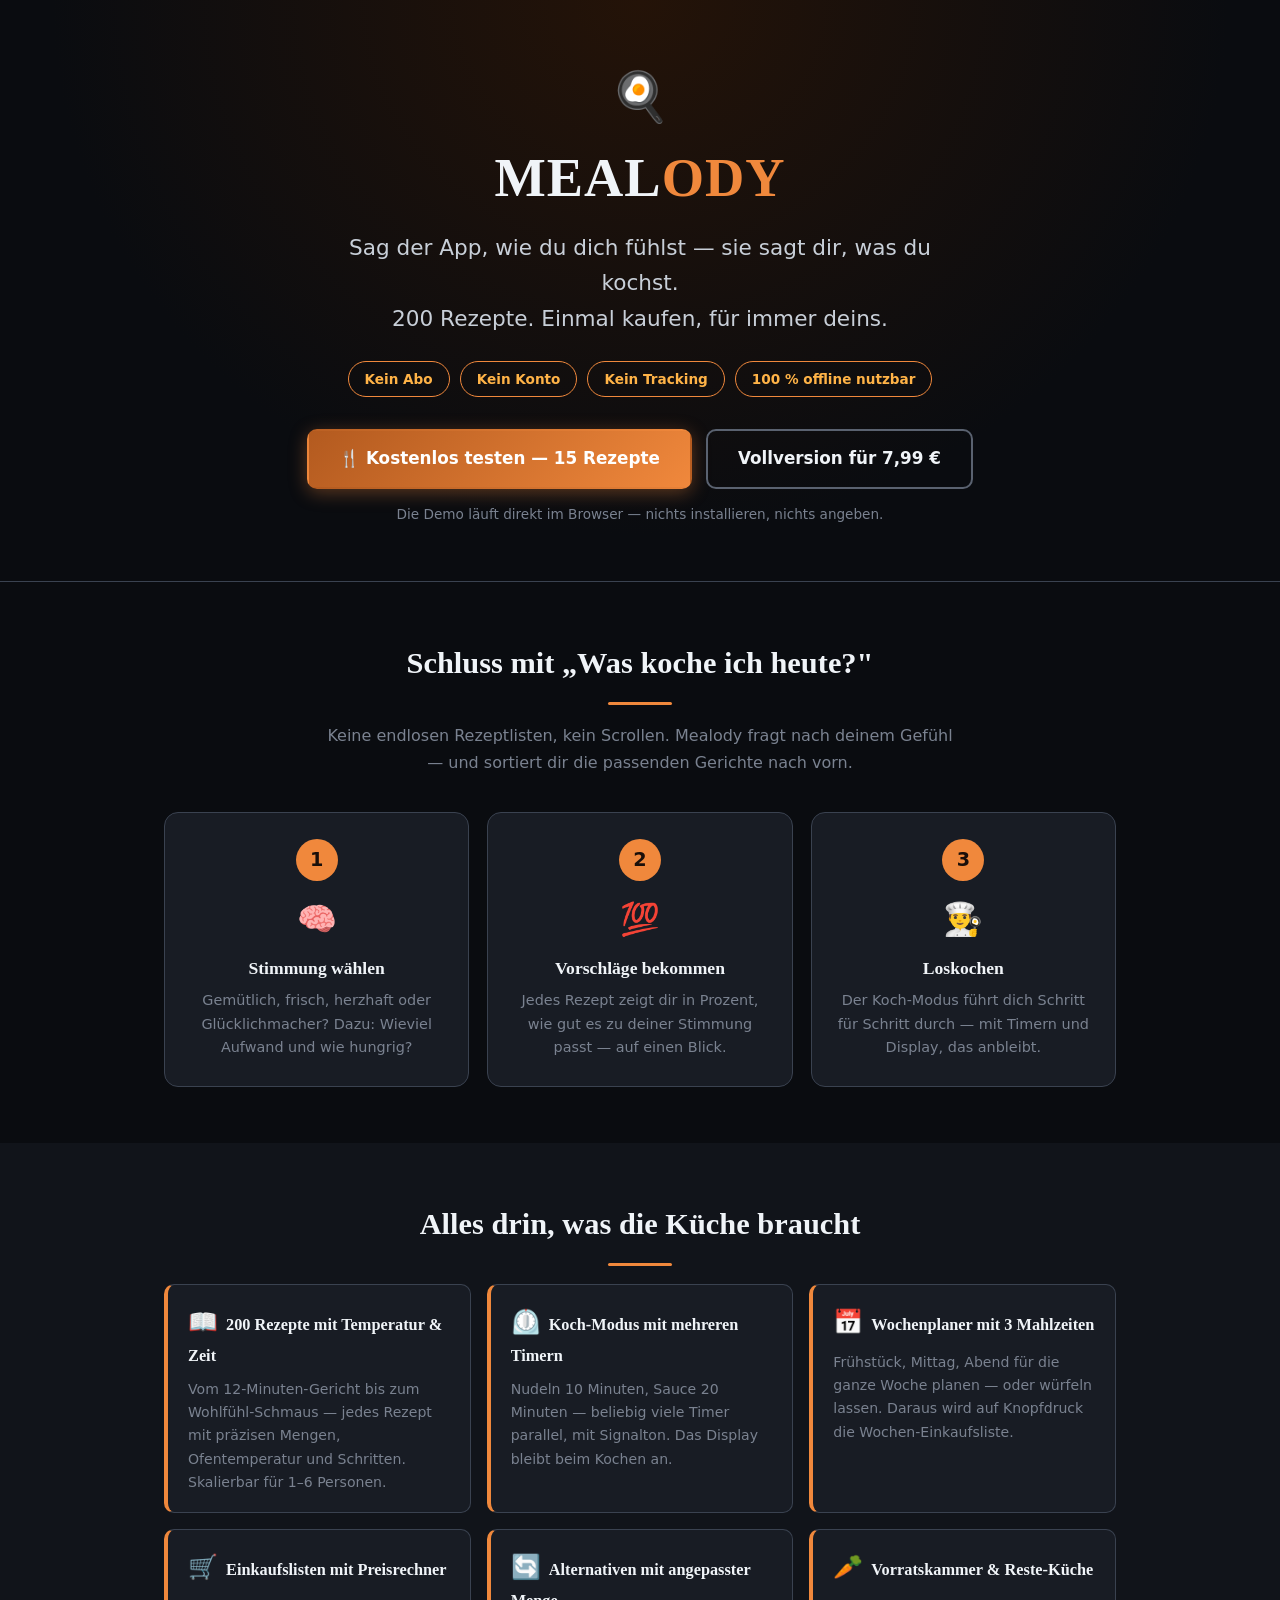
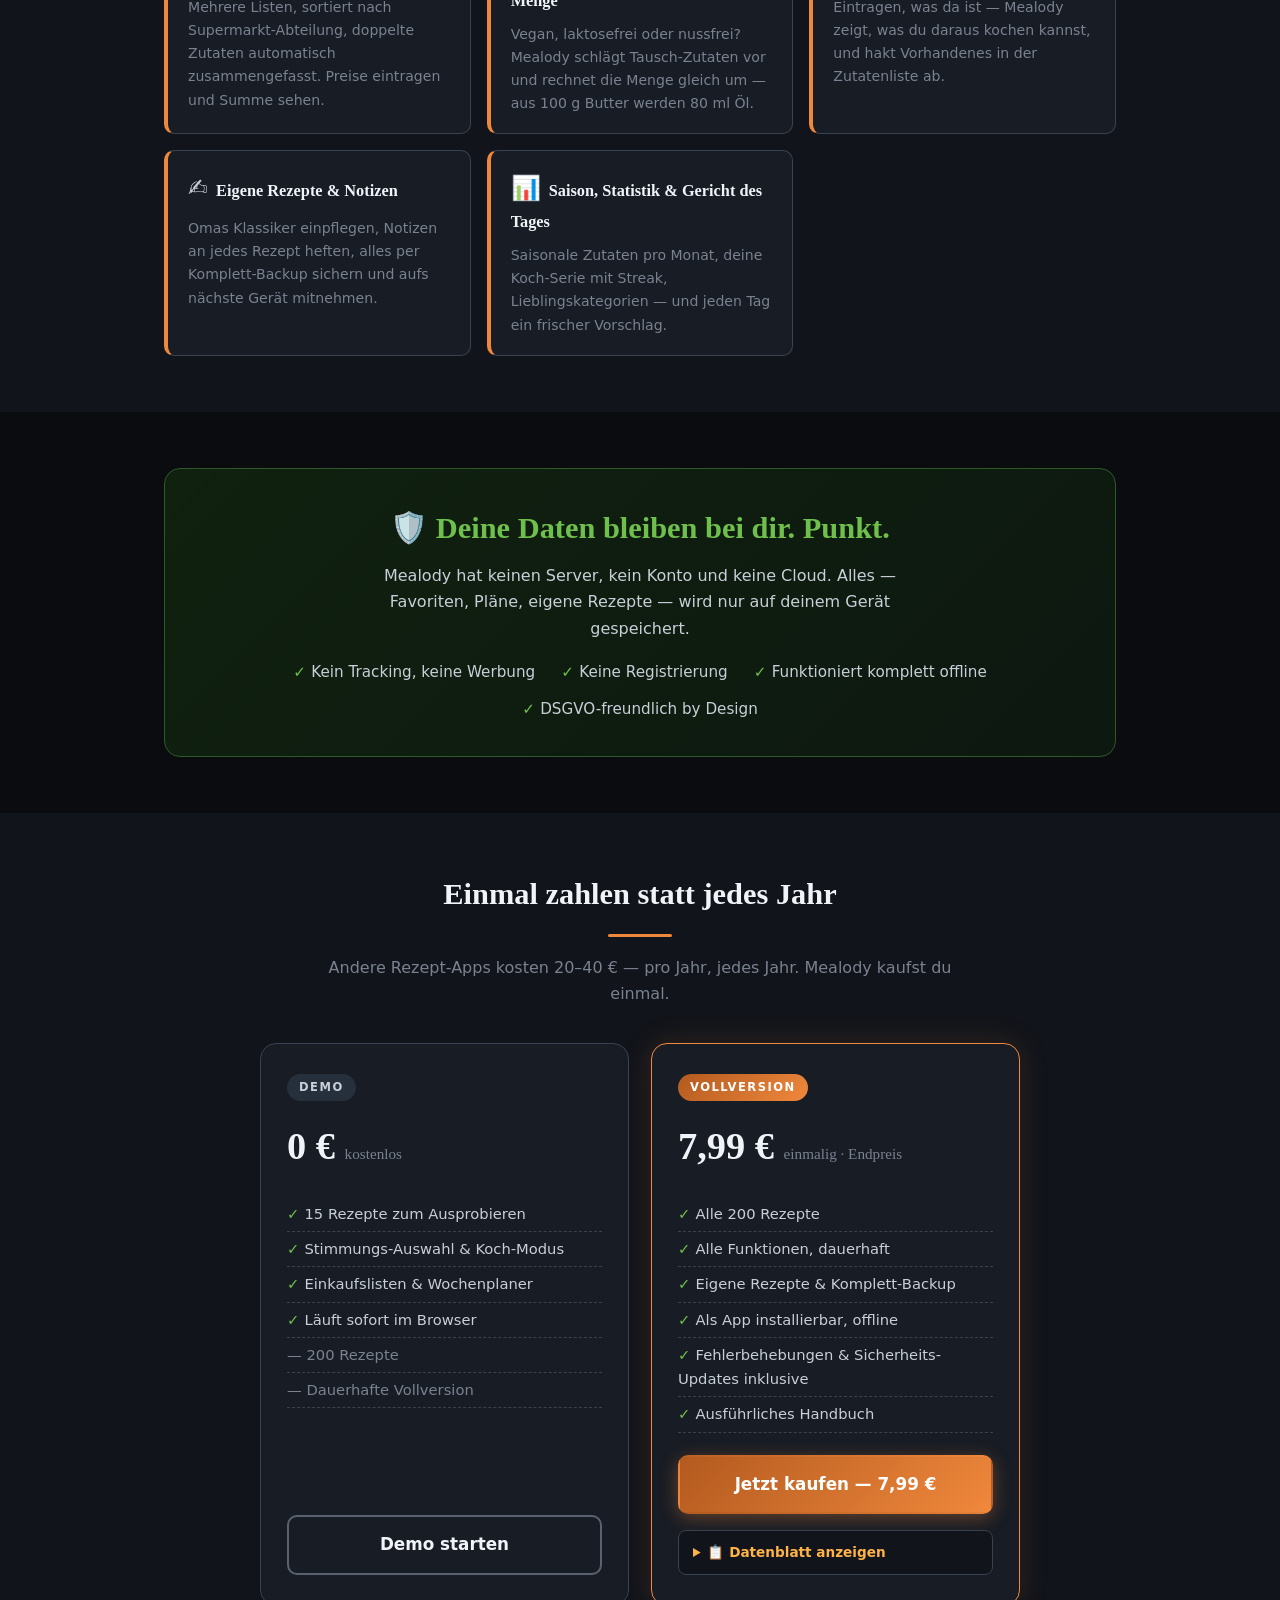
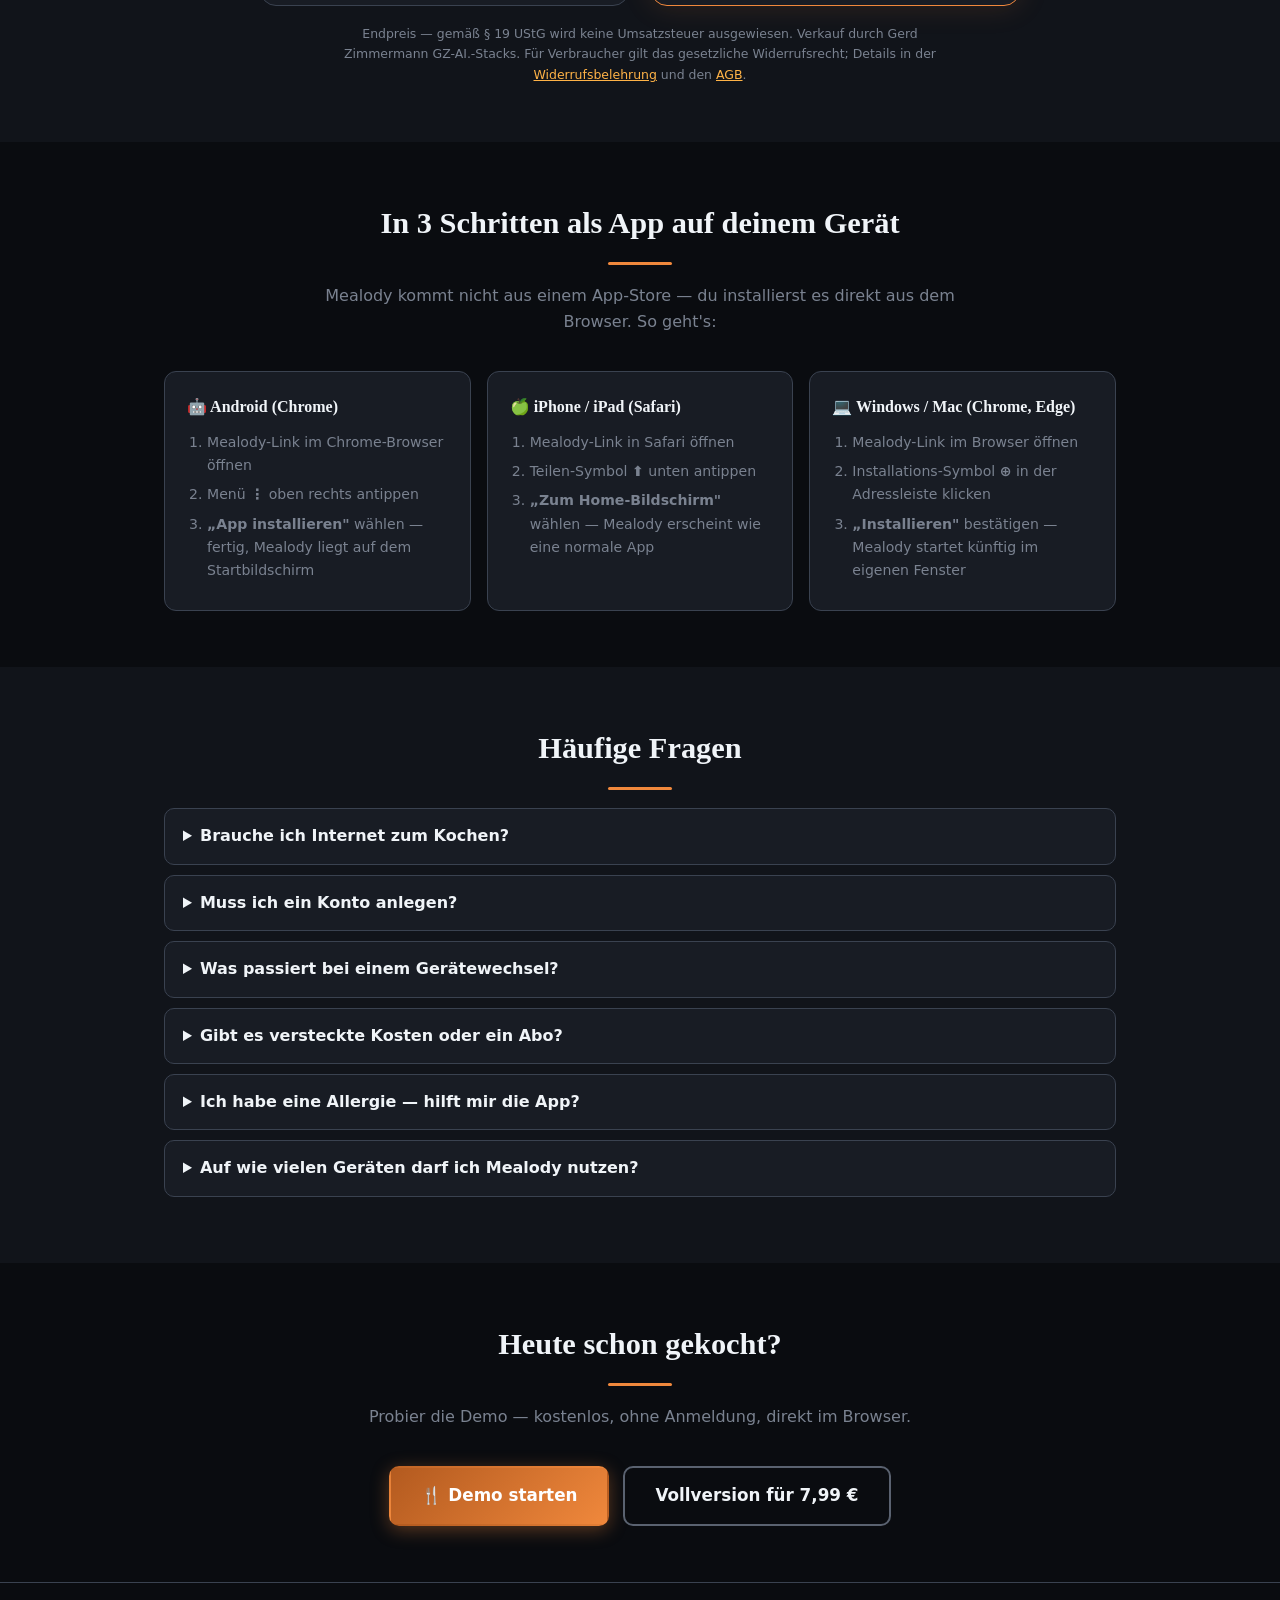
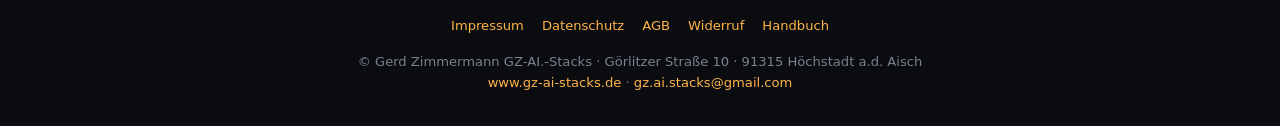
==== commit a2a6fb70: "Landingpage statt Demo-App als index.html, Demo-Links auf Mealody-Demo-" ====
--- a/index.html
+++ b/index.html
@@ -1,2424 +1,340 @@
-﻿<!DOCTYPE html>
-<html lang="de">
-<head>
-  <meta charset="UTF-8" />
-  <meta name="viewport" content="width=device-width, initial-scale=1.0, viewport-fit=cover" />
-  <title>Mealody · Demo · Kochen nach Gefühl</title>
-  <meta name="description" content="Kostenlose Demo der Rezept-App Mealody: 15 von 200 Rezepten frei testen – Stimmungs-Auswahl, Kochmodus, Einkaufslisten, Wochenplaner. Vollversion auf www.gz-ai-stacks.de." />
-  <meta name="theme-color" content="#f0883c" />
-  <link rel="manifest" href="manifest.json" />
-  <link rel="icon" type="image/svg+xml" href="icon.svg" />
-  <link rel="icon" type="image/png" sizes="192x192" href="icon-192.png" />
-  <link rel="apple-touch-icon" href="icon-192.png" />
-  <link rel="stylesheet" href="fonts/inter.css" />
-  <link rel="stylesheet" href="fonts/playfair.css" />
-  <link rel="stylesheet" href="fonts/fontawesome.min.css" />
-  <style>
-    * { margin: 0; padding: 0; box-sizing: border-box; }
-
-    body {
-      font-family: 'Inter', sans-serif;
-      transition: background 0.3s ease, color 0.2s ease;
-    }
-    body.theme-dark {
-      --bg-gradient-start: #0b0e17;
-      --bg-gradient-end: #03060c;
-      --surface: rgba(15, 25, 45, 0.85);
-      --surface-hover: rgba(28, 38, 65, 0.95);
-      --text-primary: #edeff2;
-      --text-secondary: #b9ceff;
-      --text-muted: #8aa3c9;
-      --border-glow: rgba(80, 150, 255, 0.6);
-      --accent: #3b82f6;
-      --accent-gradient: linear-gradient(135deg, #2b5bcb, #8146ff);
-      --card-shadow: 0 25px 40px -15px rgba(0, 0, 0, 0.6);
-      --modal-bg: rgba(12, 20, 35, 0.98);
-      --tag-bg: rgba(59, 130, 246, 0.25);
-      --match-bg: radial-gradient(circle at 30% 20%, #2f4680, #0e1a33);
-      --header-glow: #A7C8FF;
-      --btn-outline: rgba(100, 170, 255, 0.5);
-      --person-bg: rgba(0,0,0,0.4);
-      --temp-badge: rgba(0,0,0,0.5);
-      --form-bg: rgba(0,0,0,0.4);
-    }
-    /* Edles Kochbuch-Theme: warmes Papier, Terracotta & Safran — Standard */
-    body.theme-kueche {
-      --bg-gradient-start: #faf3e7;
-      --bg-gradient-end: #efe0c9;
-      --surface: rgba(255, 252, 246, 0.92);
-      --surface-hover: rgba(255, 248, 238, 1);
-      --text-primary: #3a2e22;
-      --text-secondary: #6e5740;
-      --text-muted: #8a7158;
-      --border-glow: rgba(187, 130, 80, 0.45);
-      --accent: #b85c2e;
-      --accent-gradient: linear-gradient(135deg, #b85c2e, #dd9742);
-      --card-shadow: 0 18px 36px -20px rgba(122, 86, 50, 0.45);
-      --modal-bg: rgba(253, 248, 240, 0.99);
-      --tag-bg: rgba(184, 92, 46, 0.12);
-      --match-bg: radial-gradient(circle at 30% 20%, #f7ead6, #eedbbf);
-      --header-glow: #b85c2e;
-      --btn-outline: rgba(165, 115, 70, 0.45);
-      --person-bg: rgba(140, 96, 54, 0.08);
-      --temp-badge: rgba(140, 96, 54, 0.10);
-      --form-bg: rgba(140, 96, 54, 0.07);
-    }
-    body.theme-light {
-      --bg-gradient-start: #fef8f0;
-      --bg-gradient-end: #f0e6d8;
-      --surface: rgba(255, 252, 245, 0.9);
-      --surface-hover: rgba(255, 248, 235, 1);
-      --text-primary: #2c241e;
-      --text-secondary: #5c4b3a;
-      --text-muted: #8b765e;
-      --border-glow: rgba(200, 160, 120, 0.6);
-      --accent: #c9773e;
-      --accent-gradient: linear-gradient(135deg, #c9773e, #e89f5c);
-      --card-shadow: 0 25px 40px -15px rgba(0, 0, 0, 0.15);
-      --modal-bg: rgba(255, 250, 240, 0.98);
-      --tag-bg: rgba(201, 119, 62, 0.2);
-      --match-bg: radial-gradient(circle at 30% 20%, #f3e2cf, #e9d5bd);
-      --header-glow: #c9773e;
-      --btn-outline: rgba(201, 119, 62, 0.5);
-      --person-bg: rgba(0,0,0,0.08);
-      --temp-badge: rgba(0,0,0,0.1);
-      --form-bg: rgba(0,0,0,0.08);
-    }
-    body.theme-forest {
-      --bg-gradient-start: #1a2f1f;
-      --bg-gradient-end: #0e1a12;
-      --surface: rgba(30, 45, 30, 0.85);
-      --surface-hover: rgba(45, 65, 45, 0.95);
-      --text-primary: #e2f0e0;
-      --text-secondary: #bcd0a8;
-      --text-muted: #8fa87c;
-      --border-glow: rgba(100, 170, 80, 0.6);
-      --accent: #6fbf4c;
-      --accent-gradient: linear-gradient(135deg, #3b7a2e, #6fbf4c);
-      --card-shadow: 0 25px 40px -15px rgba(0, 0, 0, 0.6);
-      --modal-bg: rgba(25, 40, 25, 0.98);
-      --tag-bg: rgba(111, 191, 76, 0.25);
-      --match-bg: radial-gradient(circle at 30% 20%, #2f5430, #1a3a1a);
-      --header-glow: #b4e08c;
-      --btn-outline: rgba(111, 191, 76, 0.5);
-      --person-bg: rgba(0,0,0,0.3);
-      --temp-badge: rgba(0,0,0,0.4);
-      --form-bg: rgba(0,0,0,0.3);
-    }
-    body.theme-sunset {
-      --bg-gradient-start: #2e1a2b;
-      --bg-gradient-end: #1a0f1e;
-      --surface: rgba(60, 35, 55, 0.85);
-      --surface-hover: rgba(80, 50, 75, 0.95);
-      --text-primary: #ffe6e0;
-      --text-secondary: #fbc4ab;
-      --text-muted: #d59476;
-      --border-glow: rgba(255, 130, 100, 0.6);
-      --accent: #ff8c5a;
-      --accent-gradient: linear-gradient(135deg, #d45c2c, #ff8c5a);
-      --card-shadow: 0 25px 40px -15px rgba(0, 0, 0, 0.6);
-      --modal-bg: rgba(50, 30, 45, 0.98);
-      --tag-bg: rgba(255, 140, 90, 0.25);
-      --match-bg: radial-gradient(circle at 30% 20%, #6e3a4a, #442433);
-      --header-glow: #ffb48a;
-      --btn-outline: rgba(255, 140, 90, 0.5);
-      --person-bg: rgba(0,0,0,0.3);
-      --temp-badge: rgba(0,0,0,0.4);
-      --form-bg: rgba(0,0,0,0.3);
-    }
-    /* ===== Mood-reaktive Akzente (ueberschreiben Theme-Akzent live) ===== */
-    /* gemuetlich = warm/langsam, frisch = kuehl/schnell, herzhaft = kraeftig, gluecklich = lebendig/bunt */
-    body.mood-gemuetlich  { --accent: #e6943c; --accent-gradient: linear-gradient(135deg, #c9621f, #f0a94e); --header-glow: #ffcf94; --border-glow: rgba(230,148,60,0.55); --mood-speed: 26s; --mood-blob: rgba(230,148,60,0.16); }
-    body.mood-frisch      { --accent: #20c5b0; --accent-gradient: linear-gradient(135deg, #0e9d8c, #4fe0c4); --header-glow: #9ff5e4; --border-glow: rgba(32,197,176,0.55); --mood-speed: 11s; --mood-blob: rgba(32,197,176,0.16); }
-    body.mood-herzhaft    { --accent: #e0533c; --accent-gradient: linear-gradient(135deg, #b8331f, #f7a52e); --header-glow: #ffb29c; --border-glow: rgba(224,83,60,0.55); --mood-speed: 16s; --mood-blob: rgba(224,83,60,0.16); }
-    body.mood-gluecklich  { --accent: #e84393; --accent-gradient: linear-gradient(135deg, #d6249f, #ff7bd0); --header-glow: #ffb3e6; --border-glow: rgba(232,67,147,0.55); --mood-speed: 8s; --mood-blob: rgba(232,67,147,0.16); }
-    body {
-      background: radial-gradient(circle at 10% 20%, var(--bg-gradient-start) 0%, var(--bg-gradient-end) 100%);
-      color: var(--text-primary);
-      min-height: 100vh;
-      padding: 1rem;
-      transition: background 0.6s ease, color 0.3s ease, --accent 0.6s ease;
-    }
-    .depth-bg { position: fixed; inset: 0; z-index: 0; pointer-events: none; overflow: hidden; perspective: 1200px; }
-    .layer-3d { position: absolute; width: 100%; height: 100%; background-image: radial-gradient(circle at 20% 30%, rgba(255,255,240,0.03) 1px, transparent 1px); background-size: 40px 40px; animation: shift3d 40s infinite linear; transform: translateZ(-50px) scale(1.5); }
-    @keyframes shift3d { 0% { transform: translateZ(-50px) translate(0,0) rotate(0deg); } 100% { transform: translateZ(-50px) translate(4%,3%) rotate(1deg); } }
-    /* ===== Atmender Mood-Hintergrund (zwei langsam wandernde Blobs in Mood-Farbe) ===== */
-    .mood-aura { position: fixed; inset: -20%; z-index: 1; pointer-events: none; opacity: 0.9;
-      background:
-        radial-gradient(40% 40% at 25% 30%, var(--mood-blob, rgba(120,120,255,0.12)) 0%, transparent 70%),
-        radial-gradient(45% 45% at 75% 70%, var(--mood-blob, rgba(120,120,255,0.12)) 0%, transparent 70%);
-      animation: breathe var(--mood-speed, 18s) ease-in-out infinite;
-      transition: background 0.8s ease;
-    }
-    @keyframes breathe {
-      0%, 100% { transform: scale(1) translate(0, 0); opacity: 0.55; }
-      50%      { transform: scale(1.18) translate(2%, -2%); opacity: 0.95; }
-    }
-    @media (prefers-reduced-motion: reduce) { .mood-aura, .layer-3d { animation: none; } }
-    /* ===== Szenenwechsel beim Mood-Wechsel ===== */
-    @keyframes moodSweep { 0% { opacity: 0; } 35% { opacity: 0.5; } 100% { opacity: 0; } }
-    .mood-sweep { position: fixed; inset: 0; z-index: 5; pointer-events: none; opacity: 0; background: radial-gradient(circle at 50% 45%, var(--mood-blob, rgba(255,255,255,0.2)) 0%, transparent 60%); }
-    .mood-sweep.run { animation: moodSweep 0.7s ease-out; }
-    .zoom-container { transition: transform 0.2s ease-out; transform-origin: top center; }
-    .app-wrapper { position: relative; z-index: 20; max-width: 1400px; margin: 0 auto; }
-    .zoom-control { display: flex; justify-content: flex-end; gap: 0.6rem; margin-bottom: 1rem; }
-    .zoom-btn { background: var(--surface); border: 1px solid var(--border-glow); padding: 0.3rem 0.8rem; font-weight: 700; cursor: pointer; transition: 0.15s; color: var(--text-primary); display: inline-flex; align-items: center; gap: 0.4rem; }
-    .zoom-btn:hover { background: var(--accent-gradient); color: white; }
-    .zoom-value { background: rgba(0,0,0,0.4); padding: 0.3rem 0.8rem; font-size: 0.8rem; border: 1px solid var(--border-glow); }
-    .hero-section { text-align: center; margin-bottom: 2rem; }
-    .chip { display: inline-flex; align-items: center; gap: 0.6rem; background: var(--surface); -webkit-backdrop-filter: blur(12px); backdrop-filter: blur(12px); padding: 0.4rem 1.2rem; font-weight: 700; font-size: 0.8rem; border: 1px solid var(--border-glow); }
-    h1 { font-size: clamp(2rem, 6vw, 4.5rem); font-weight: 800; background: linear-gradient(135deg, var(--text-primary), var(--header-glow)); -webkit-background-clip: text; background-clip: text; color: transparent; margin: 0.5rem 0; }
-    .dashboard { display: grid; grid-template-columns: 360px 1fr; gap: 2rem; align-items: start; }
-    .intuition-pod { background: var(--surface); -webkit-backdrop-filter: blur(16px); backdrop-filter: blur(16px); padding: 1.2rem; position: sticky; top: 1rem; box-shadow: var(--card-shadow); }
-    .pod-title { font-size: 1.2rem; font-weight: 700; display: flex; align-items: center; gap: 0.5rem; margin-bottom: 0.2rem; }
-    .choice-card { margin-bottom: 1.2rem; }
-    .choice-header { font-weight: 700; font-size: 0.7rem; text-transform: uppercase; color: var(--accent); margin-bottom: 0.5rem; }
-    .btn-group { display: flex; flex-direction: column; gap: 0.4rem; }
-    .pill-btn { background: rgba(0,0,0,0.3); border: 1px solid var(--btn-outline); padding: 0.5rem 0.8rem; font-weight: 600; font-size: 0.75rem; display: flex; align-items: center; gap: 0.6rem; cursor: pointer; color: var(--text-primary); }
-    .pill-btn.active { background: var(--accent-gradient); border-color: var(--accent); color: white; }
-    .person-selector, .theme-selector { display: flex; gap: 0.4rem; flex-wrap: wrap; margin-top: 0.3rem; }
-    .person-btn, .theme-btn { background: var(--person-bg); border: 1px solid var(--border-glow); padding: 0.3rem 0.6rem; font-weight: 600; cursor: pointer; color: var(--text-primary); font-size: 0.7rem; }
-    .person-btn.active, .theme-btn.active, .person-btn:hover, .theme-btn:hover { background: var(--accent); color: white; }
-    .vibe-summary { background: rgba(0,0,0,0.35); padding: 0.5rem 0.8rem; margin-top: 0.8rem; font-size: 0.75rem; border-left: 3px solid var(--accent); }
-    .add-recipe-panel { margin-top: 1rem; border-top: 1px solid var(--border-glow); padding-top: 0.8rem; }
-    .add-recipe-btn { width: 100%; background: var(--accent-gradient); border: none; padding: 0.5rem; font-weight: 700; cursor: pointer; color: white; margin-bottom: 0.5rem; display: flex; align-items: center; justify-content: center; gap: 0.5rem; }
-    .recipe-form { background: var(--form-bg); padding: 0.8rem; margin-top: 0.5rem; display: none; flex-direction: column; gap: 0.5rem; border: 1px solid var(--border-glow); }
-    .recipe-form input, .recipe-form textarea, .recipe-form select { background: rgba(0,0,0,0.5); border: 1px solid var(--border-glow); padding: 0.4rem; color: var(--text-primary); font-size: 0.75rem; width: 100%; }
-    .recipe-form textarea { resize: vertical; min-height: 60px; }
-    .form-row { display: flex; gap: 0.5rem; flex-wrap: wrap; }
-    .form-actions { display: flex; gap: 0.5rem; justify-content: flex-end; margin-top: 0.3rem; }
-    .recipe-galaxy { display: flex; flex-direction: column; gap: 0.9rem; }
-    .recipe-card { background: var(--surface); -webkit-backdrop-filter: blur(12px); backdrop-filter: blur(12px); padding: 1rem; display: flex; flex-wrap: wrap; justify-content: space-between; align-items: center; cursor: pointer; transition: 0.2s; box-shadow: var(--card-shadow); }
-    .recipe-card:hover { transform: translateY(-3px); background: var(--surface-hover); border-color: var(--accent); }
-    .recipe-info { flex: 3; }
-    .recipe-name { font-size: 1.1rem; font-weight: 800; display: flex; align-items: center; gap: 0.5rem; flex-wrap: wrap; }
-    .temp-badge { background: var(--temp-badge); padding: 0.1rem 0.4rem; font-size: 0.65rem; margin-left: 0.5rem; border: 1px solid var(--border-glow); }
-    .recipe-desc { font-size: 0.75rem; color: var(--text-muted); margin: 0.2rem 0; }
-    .tag { background: var(--tag-bg); padding: 0.1rem 0.5rem; font-size: 0.6rem; display: inline-block; margin-right: 0.3rem; margin-bottom: 0.2rem; }
-    @property --ring-fill { syntax: '<number>'; inherits: false; initial-value: 0; }
-    .match-ring { --ring-fill: 0; min-width: 78px; width: 78px; height: 78px; border-radius: 50%; display: flex; flex-direction: column; align-items: center; justify-content: center; flex-shrink: 0; position: relative;
-      background: conic-gradient(var(--accent) calc(var(--ring-fill) * 1%), rgba(255,255,255,0.08) 0);
-      transition: --ring-fill 0.9s cubic-bezier(0.22, 1, 0.36, 1); }
-    .match-ring.filled { --ring-fill: var(--pct); }
-    .match-ring::before { content: ""; position: absolute; inset: 6px; border-radius: 50%; background: var(--match-bg); }
-    .match-pct { position: relative; font-weight: 800; font-size: 1rem; line-height: 1; }
-    .match-ring small { position: relative; font-size: 0.5rem; display: block; opacity: 0.8; margin-top: 0.1rem; }
-    .modal-overlay { position: fixed; top:0; left:0; width:100%; height:100%; background: rgba(0,0,0,0.85); -webkit-backdrop-filter: blur(12px); backdrop-filter: blur(12px); z-index:1000; display: flex; align-items: center; justify-content: center; visibility: hidden; opacity:0; transition: 0.3s; }
-    .modal-overlay.active { visibility: visible; opacity:1; }
-    .modal-container { max-width: 650px; width: 90%; max-height: 85vh; overflow-y: auto; background: var(--modal-bg); border: 1px solid var(--border-glow); padding: 1.5rem; position: relative; color: var(--text-primary); }
-    .modal-close { position: absolute; top:0.8rem; right:0.8rem; background: transparent; border: none; font-size:1.4rem; cursor:pointer; color: var(--text-primary); line-height:1; }
-    .modal-close:hover { color: var(--accent); }
-    .modal-container h2 { font-size: 1.4rem; font-weight: 800; color: var(--text-primary); margin-bottom: 0.3rem; }
-    .modal-container h3 { font-size: 1rem; font-weight: 700; color: var(--accent); margin: 1rem 0 0.4rem; }
-    .modal-container p { font-size: 0.85rem; color: var(--text-secondary); }
-    .modal-container li { font-size: 0.85rem; color: var(--text-primary); line-height: 1.5; }
-    .recipe-meta-stats { display: flex; gap: 1rem; margin: 0.8rem 0; background: rgba(0,0,0,0.2); padding: 0.5rem; flex-wrap: wrap; }
-    .stat-badge { display: flex; align-items: center; gap: 0.5rem; font-size:0.8rem; color: var(--text-secondary); }
-    .ingredients-list { margin: 0.5rem 0; padding-left: 1rem; list-style: none; }
-    .ingredients-list li::before { content: "• "; color: var(--accent); }
-    .steps-list { margin: 0.5rem 0; padding-left: 0; list-style: none; }
-    .steps-list li { display: flex; gap: 0.6rem; margin-bottom: 0.6rem; align-items: flex-start; }
-    .step-number { background: var(--accent); min-width: 22px; height: 22px; display: inline-flex; align-items: center; justify-content: center; color: white; font-size: 0.7rem; flex-shrink: 0; }
-    footer { text-align: center; margin-top: 2rem; font-size: 0.6rem; opacity: 0.7; }
-    .legal-nav { margin-top: 0.5rem; font-size: 0.7rem; }
-    .legal-nav a { color: var(--accent); text-decoration: none; }
-    .legal-nav a:hover, .legal-nav a:focus { text-decoration: underline; }
-    .legal-copy { margin-top: 0.3rem; opacity: 0.8; }
-    /* Suchleiste */
-    .recipe-column { display: flex; flex-direction: column; gap: 0.9rem; }
-    .search-bar { display: flex; align-items: center; gap: 0.6rem; background: var(--surface); -webkit-backdrop-filter: blur(12px); backdrop-filter: blur(12px); border: 1px solid var(--border-glow); padding: 0.6rem 1rem; box-shadow: var(--card-shadow); }
-    .search-bar i.fa-search { color: var(--accent); }
-    .search-bar input { flex: 1; background: transparent; border: none; outline: none; color: var(--text-primary); font-size: 0.95rem; font-family: inherit; }
-    .search-bar input::placeholder { color: var(--text-muted); }
-    .search-clear { background: transparent; border: none; color: var(--text-muted); cursor: pointer; font-size: 0.9rem; padding: 0.2rem; }
-    .search-clear:hover { color: var(--accent); }
-    .result-count { font-size: 0.7rem; color: var(--text-muted); padding-left: 0.2rem; }
-    .result-row { display: flex; justify-content: space-between; align-items: center; gap: 0.5rem; margin-top: -0.4rem; }
-    .toggle-all { background: transparent; border: 1px solid var(--btn-outline); border-radius: 999px; color: var(--text-secondary); font-size: 0.72rem; padding: 0.25rem 0.75rem; cursor: pointer; white-space: nowrap; flex-shrink: 0; }
-    .toggle-all:hover { background: var(--accent); color: #fff; border-color: var(--accent); }
-    .result-actions { display: flex; align-items: center; gap: 0.4rem; flex-shrink: 0; }
-    .sort-select { background: rgba(0,0,0,0.3); border: 1px solid var(--btn-outline); border-radius: 999px; color: var(--text-secondary); font-size: 0.72rem; padding: 0.25rem 0.6rem; cursor: pointer; font-family: inherit; }
-    .sort-select:focus { outline: none; border-color: var(--accent); }
-    .no-results { text-align: center; padding: 2rem; color: var(--text-muted); background: var(--surface); border: 1px dashed var(--border-glow); font-size: 0.9rem; }
-    /* Einkaufsliste */
-    .shopping-list-btn { width: 100%; background: rgba(0,0,0,0.3); border: 1px solid var(--btn-outline); padding: 0.5rem; font-weight: 700; cursor: pointer; color: var(--text-primary); display: flex; align-items: center; justify-content: center; gap: 0.5rem; font-size: 0.85rem; text-decoration: none; }
-    .shopping-list-btn:hover { background: var(--accent-gradient); border-color: var(--accent); color: white; }
-    .cart-count { background: var(--accent); color: white; min-width: 20px; height: 20px; display: inline-flex; align-items: center; justify-content: center; font-size: 0.7rem; padding: 0 0.3rem; }
-    .add-to-cart-btn { width: 100%; background: var(--accent-gradient); border: none; padding: 0.6rem; font-weight: 700; cursor: pointer; color: white; display: flex; align-items: center; justify-content: center; gap: 0.5rem; margin-top: 1rem; font-size: 0.9rem; }
-    .add-to-cart-btn:hover { filter: brightness(1.15); }
-    .shopping-group { margin-bottom: 1rem; }
-    .shopping-group-title { font-size: 0.8rem; font-weight: 700; color: var(--accent); display: flex; align-items: center; justify-content: space-between; gap: 0.5rem; border-bottom: 1px solid var(--border-glow); padding-bottom: 0.3rem; margin-bottom: 0.4rem; }
-    .shopping-group-title button { background: transparent; border: none; color: var(--text-muted); cursor: pointer; font-size: 0.75rem; }
-    .shopping-group-title button:hover { color: var(--accent); }
-    .shopping-item { display: flex; align-items: center; gap: 0.6rem; padding: 0.3rem 0; font-size: 0.85rem; color: var(--text-primary); cursor: pointer; }
-    .shopping-item input { width: 16px; height: 16px; accent-color: var(--accent); cursor: pointer; }
-    .shopping-item.checked span { text-decoration: line-through; opacity: 0.45; }
-    .shopping-empty { text-align: center; color: var(--text-muted); padding: 1.5rem; font-size: 0.9rem; }
-    .shopping-actions { display: flex; gap: 0.5rem; flex-wrap: wrap; margin-top: 1rem; border-top: 1px solid var(--border-glow); padding-top: 1rem; }
-    .shop-action-btn { flex: 1; min-width: 110px; background: rgba(0,0,0,0.3); border: 1px solid var(--btn-outline); padding: 0.5rem; font-weight: 600; cursor: pointer; color: var(--text-primary); display: flex; align-items: center; justify-content: center; gap: 0.4rem; font-size: 0.8rem; }
-    .shop-action-btn:hover { background: var(--accent); color: white; }
-    .shop-action-btn.danger:hover { background: #d4453a; border-color: #d4453a; }
-    .shopping-item .item-text { flex: 1; }
-    .price-wrap { display: inline-flex; align-items: center; gap: 0.25rem; color: var(--text-muted); font-size: 0.8rem; flex-shrink: 0; }
-    .price-input { width: 70px; background: rgba(0,0,0,0.4); border: 1px solid var(--border-glow); border-radius: 8px; color: var(--text-primary); padding: 0.25rem 0.4rem; font-size: 0.8rem; text-align: right; font-family: inherit; }
-    .price-input:focus { outline: none; border-color: var(--accent); }
-    .price-input::-webkit-outer-spin-button, .price-input::-webkit-inner-spin-button { -webkit-appearance: none; margin: 0; }
-    .price-input { -moz-appearance: textfield; }
-    .shopping-group-subtotal { font-size: 0.72rem; color: var(--text-muted); font-weight: 700; }
-    .shopping-total { display: flex; justify-content: space-between; align-items: center; margin-top: 1rem; padding: 0.75rem 1rem; background: var(--accent-gradient); color: #fff; border-radius: 12px; font-weight: 800; font-size: 1.15rem; }
-    .shopping-total .hint { display: block; font-size: 0.62rem; font-weight: 500; opacity: 0.9; margin-top: 0.1rem; }
-    .shopping-total > span:first-child { display: flex; flex-direction: column; }
-    .list-toolbar { display: flex; gap: 0.4rem; align-items: center; margin: 0.3rem 0 1rem; }
-    .list-toolbar select { flex: 1; background: rgba(0,0,0,0.4); border: 1px solid var(--border-glow); border-radius: 10px; color: var(--text-primary); padding: 0.45rem 0.6rem; font-size: 0.85rem; font-family: inherit; cursor: pointer; }
-    .list-toolbar select:focus { outline: none; border-color: var(--accent); }
-    .list-toolbar button { background: rgba(0,0,0,0.3); border: 1px solid var(--btn-outline); border-radius: 10px; color: var(--text-primary); width: 36px; height: 36px; cursor: pointer; display: inline-flex; align-items: center; justify-content: center; flex-shrink: 0; }
-    .list-toolbar button:hover { background: var(--accent); color: #fff; }
-    .list-toolbar button:disabled { opacity: 0.35; cursor: not-allowed; }
-    .list-toolbar button:disabled:hover { background: rgba(0,0,0,0.3); color: var(--text-primary); }
-    /* ===== Abgerundete Rahmen (rein kosmetisch) ===== */
-    .intuition-pod, .modal-container, .recipe-card, .recipe-form, .search-bar, .no-results, .recipe-meta-stats { border-radius: 16px; }
-    .pill-btn, .add-recipe-btn, .shopping-list-btn, .add-to-cart-btn, .shop-action-btn, .zoom-btn, .recipe-form input, .recipe-form textarea, .recipe-form select { border-radius: 10px; }
-    .person-btn, .theme-btn, .temp-badge, .zoom-value, .vibe-summary { border-radius: 8px; }
-    .chip, .tag, .cart-count, .step-number { border-radius: 999px; }
-    .modal-container { border-radius: 18px; }
-    .step-number { border-radius: 50%; }
-    /* ===== Kategorie-Filter ===== */
-    .category-bar { display: flex; flex-wrap: wrap; gap: 0.5rem; }
-    .cat-chip { background: var(--surface); border: 1px solid var(--border-glow); padding: 0.35rem 0.85rem; font-size: 0.78rem; font-weight: 600; cursor: pointer; color: var(--text-secondary); display: inline-flex; align-items: center; gap: 0.4rem; border-radius: 999px; transition: 0.15s; }
-    .cat-chip:hover { background: var(--surface-hover); color: var(--text-primary); }
-    .cat-chip.active { background: var(--accent-gradient); border-color: var(--accent); color: white; }
-    .cat-chip .cat-num { opacity: 0.65; font-size: 0.7rem; }
-    @media (max-width: 820px) { .dashboard { grid-template-columns: 1fr; } .intuition-pod { position: relative; top:0; } .recipe-card { flex-direction: column; } .match-ring { align-self: flex-start; margin-top: 0.5rem; } }
-    /* ===== Freischalt-Sperre ===== */
-    .lock-overlay { position: fixed; inset: 0; z-index: 2000; display: flex; align-items: center; justify-content: center; padding: 1.5rem;
-      background: radial-gradient(circle at 30% 20%, #2a160c 0%, #0a0603 100%); }
-    .lock-card { width: 100%; max-width: 380px; background: rgba(30,18,10,0.92); -webkit-backdrop-filter: blur(14px); backdrop-filter: blur(14px); border: 1px solid rgba(240,136,60,0.5);
-      border-radius: 18px; padding: 2rem 1.6rem; text-align: center; box-shadow: 0 25px 60px -15px rgba(0,0,0,0.7); }
-    .lock-logo { width: 84px; height: 84px; margin: 0 auto 1rem; display: block; }
-    .lock-card h2 { font-size: 1.5rem; font-weight: 800; margin-bottom: 0.3rem;
-      background: linear-gradient(135deg, #ffb347, #f0883c); -webkit-background-clip: text; background-clip: text; color: transparent; }
-    .lock-card p { font-size: 0.85rem; color: #d6b9a3; margin-bottom: 1.2rem; }
-    .lock-input { width: 100%; background: rgba(0,0,0,0.45); border: 1px solid rgba(240,136,60,0.45); border-radius: 10px;
-      color: #fff; padding: 0.7rem 0.9rem; font-size: 1rem; font-family: inherit; text-align: center; letter-spacing: 1px; }
-    .lock-input:focus { outline: none; border-color: #f0883c; box-shadow: 0 0 0 3px rgba(240,136,60,0.25); }
-    .lock-btn { width: 100%; margin-top: 0.8rem; background: linear-gradient(135deg, #c9621f, #f0a94e); border: none; border-radius: 10px;
-      color: #fff; padding: 0.75rem; font-weight: 700; font-size: 0.95rem; cursor: pointer; display: flex; align-items: center; justify-content: center; gap: 0.5rem; }
-    .lock-btn:hover { filter: brightness(1.1); }
-    .lock-error { color: #ff8c6b; font-size: 0.8rem; margin-top: 0.7rem; min-height: 1.1rem; }
-    .lock-hint { color: #9a7a64; font-size: 0.7rem; margin-top: 1rem; }
-    body.locked { overflow: hidden; }
-    .lock-input.shake { animation: lockShake 0.4s ease; }
-    @keyframes lockShake { 0%,100%{transform:translateX(0)} 20%,60%{transform:translateX(-7px)} 40%,80%{transform:translateX(7px)} }
-    @media (prefers-reduced-motion: reduce) { .lock-input.shake { animation: none; } }
-    /* ===== Favoriten ===== */
-    .recipe-card { position: relative; }
-    .fav-btn { position: absolute; top: 0.45rem; right: 0.55rem; background: none; border: none; cursor: pointer; font-size: 1.05rem; color: var(--text-muted); padding: 0.2rem 0.35rem; line-height: 1; transition: 0.15s; z-index: 2; }
-    .fav-btn:hover { transform: scale(1.2); color: #ff5e7e; }
-    .fav-btn.active { color: #ff3b66; text-shadow: 0 0 10px rgba(255,59,102,0.5); }
-    .cooked-info { font-size: 0.78rem; color: var(--text-muted); margin-top: 0.4rem; }
-    .cooked-info .stars { color: #ffc24b; letter-spacing: 1px; }
-    /* ===== Ernährungs-Filter ===== */
-    .diet-bar { display: flex; gap: 0.5rem; margin-top: 0.5rem; flex-wrap: wrap; }
-    .diet-chip { background: var(--surface); border: 1px solid var(--border-glow); padding: 0.3rem 0.8rem; font-size: 0.75rem; font-weight: 600; cursor: pointer; color: var(--text-secondary); border-radius: 999px; transition: 0.15s; }
-    .diet-chip:hover { background: var(--surface-hover); color: var(--text-primary); }
-    .diet-chip.active { background: linear-gradient(135deg, #3b7a2e, #6fbf4c); border-color: #6fbf4c; color: white; }
-    .allergy-note { display: none; margin-top: 0.4rem; padding: 0.4rem 0.7rem; font-size: 0.75rem; line-height: 1.45; color: var(--text-secondary); background: rgba(255, 170, 60, 0.08); border: 1px solid rgba(255, 170, 60, 0.4); border-radius: 8px; }
-    .allergy-note strong { color: #ffae4a; }
-    .allergy-note.show { display: block; }
-    .sub-btn { background: var(--surface); border: 1px solid var(--border-glow); border-radius: 999px; cursor: pointer; font-size: 0.7rem; padding: 0.05rem 0.4rem; margin-left: 0.35rem; vertical-align: middle; transition: 0.15s; }
-    .sub-btn:hover { background: var(--surface-hover); }
-    .sub-btn[aria-expanded="true"] { background: linear-gradient(135deg, #3b7a2e, #6fbf4c); border-color: #6fbf4c; }
-    .sub-line { margin: 0.3rem 0 0.35rem 1.1rem; padding-left: 0.6rem; border-left: 2px solid #6fbf4c; font-size: 0.8rem; color: var(--text-secondary); line-height: 1.5; }
-    .sub-tag { opacity: 0.7; font-size: 0.72rem; white-space: nowrap; }
-    .demo-banner { position: sticky; top: 0; z-index: 2000; text-align: center; padding: 0.45rem 1rem; font-size: 0.85rem; background: linear-gradient(135deg, #b35a1f, #f0883c); color: #fff; box-shadow: 0 2px 10px rgba(0,0,0,0.35); }
-    .demo-banner a { color: #fff; font-weight: 700; text-decoration: underline; }
-    .demo-banner a:focus { outline: 2px solid #fff; outline-offset: 2px; }
-    /* ===== Koch-Modus ===== */
-    .cook-mode { position: fixed; inset: 0; z-index: 1500; background: var(--modal-bg); display: none; flex-direction: column; padding: 1.2rem; }
-    .cook-mode.active { display: flex; }
-    .cook-head { display: flex; justify-content: space-between; align-items: center; gap: 0.8rem; border-bottom: 1px solid var(--border-glow); padding-bottom: 0.8rem; }
-    .cook-head h2 { font-size: 1.15rem; color: var(--text-primary); flex: 1; min-width: 0; overflow: hidden; text-overflow: ellipsis; white-space: nowrap; }
-    .cook-step-count { font-size: 0.85rem; color: var(--text-secondary); font-weight: 700; white-space: nowrap; }
-    .cook-close { background: none; border: 1px solid var(--btn-outline); border-radius: 10px; color: var(--text-primary); font-size: 1.1rem; cursor: pointer; padding: 0.35rem 0.7rem; }
-    .cook-body { flex: 1; display: flex; flex-direction: column; align-items: center; justify-content: center; text-align: center; padding: 1rem; overflow-y: auto; }
-    .cook-step-text { font-size: clamp(1.4rem, 4vw, 2.2rem); line-height: 1.5; color: var(--text-primary); max-width: 800px; font-weight: 600; }
-    .cook-timer { margin-top: 1.5rem; display: flex; flex-direction: column; align-items: center; gap: 0.6rem; }
-    .cook-timer-display { font-size: clamp(2.2rem, 7vw, 3.5rem); font-weight: 800; color: var(--accent); font-variant-numeric: tabular-nums; }
-    .cook-timer-display.done { color: #ff5e7e; animation: timerBlink 0.8s ease infinite; }
-    @keyframes timerBlink { 50% { opacity: 0.35; } }
-    .cook-timer-btn { background: var(--accent-gradient); border: none; border-radius: 12px; color: #fff; font-weight: 700; font-size: 1rem; padding: 0.7rem 1.4rem; cursor: pointer; }
-    .cook-nav { display: flex; gap: 0.8rem; justify-content: center; padding: 1rem 0 0.4rem; }
-    .cook-nav button { flex: 1; max-width: 260px; padding: 0.9rem; font-size: 1rem; font-weight: 700; border-radius: 12px; cursor: pointer; border: 1px solid var(--btn-outline); background: rgba(0,0,0,0.3); color: var(--text-primary); }
-    .cook-nav button.primary { background: var(--accent-gradient); border: none; color: #fff; }
-    .cook-nav button:disabled { opacity: 0.35; cursor: default; }
-    .cook-finish { display: flex; flex-direction: column; align-items: center; gap: 1rem; }
-    .cook-finish h3 { font-size: clamp(1.6rem, 5vw, 2.4rem); color: var(--text-primary); }
-    .star-row { display: flex; gap: 0.5rem; }
-    .star-row button { background: none; border: none; font-size: 2.2rem; cursor: pointer; color: var(--text-muted); transition: 0.15s; padding: 0.2rem; }
-    .star-row button.lit { color: #ffc24b; text-shadow: 0 0 12px rgba(255,194,75,0.5); }
-    .star-row button:hover { transform: scale(1.2); }
-    /* ===== Wochenplaner ===== */
-    .week-row { display: flex; align-items: center; gap: 0.7rem; padding: 0.55rem 0; border-bottom: 1px solid var(--border-glow); }
-    .week-day { width: 92px; font-weight: 700; font-size: 0.85rem; color: var(--text-secondary); flex-shrink: 0; }
-    .week-row select { flex: 1; min-width: 0; background: rgba(0,0,0,0.4); border: 1px solid var(--border-glow); border-radius: 10px; color: var(--text-primary); padding: 0.45rem 0.5rem; font-size: 0.8rem; }
-    .week-actions { display: flex; gap: 0.6rem; margin-top: 1rem; flex-wrap: wrap; }
-    .day-dice { flex-shrink: 0; background: var(--person-bg); border: 1px solid var(--btn-outline); border-radius: 10px; font-size: 1rem; padding: 0.3rem 0.5rem; cursor: pointer; transition: 0.15s; line-height: 1; }
-    .day-dice:hover { background: var(--accent-gradient); transform: scale(1.1); }
-    /* ===== Reste-Küche ===== */
-    .leftover-input-row { display: flex; gap: 0.5rem; margin-bottom: 0.7rem; }
-    .leftover-input-row input { flex: 1; min-width: 0; background: var(--form-bg); border: 1px solid var(--border-glow); border-radius: 12px; color: var(--text-primary); padding: 0.55rem 0.8rem; font-size: 0.85rem; }
-    .leftover-input-row button { flex-shrink: 0; background: var(--accent-gradient); border: none; border-radius: 12px; color: #fff; font-weight: 700; padding: 0.55rem 0.9rem; cursor: pointer; }
-    .leftover-chips { display: flex; flex-wrap: wrap; gap: 0.4rem; margin-bottom: 0.9rem; }
-    .leftover-chip { display: inline-flex; align-items: center; gap: 0.4rem; background: var(--tag-bg); border: 1px solid var(--btn-outline); border-radius: 999px; padding: 0.25rem 0.7rem; font-size: 0.78rem; font-weight: 600; color: var(--text-primary); cursor: pointer; }
-    .leftover-chip:hover { border-color: var(--accent); text-decoration: line-through; }
-    .leftover-hit { display: flex; align-items: center; gap: 0.7rem; padding: 0.6rem 0.7rem; border: 1px solid var(--border-glow); border-radius: 14px; margin-bottom: 0.5rem; cursor: pointer; transition: 0.15s; background: var(--surface); }
-    .leftover-hit:hover { background: var(--surface-hover); border-color: var(--accent); }
-    .leftover-hit .lh-ico { font-size: 1.3rem; flex-shrink: 0; }
-    .leftover-hit .lh-name { font-weight: 700; font-size: 0.9rem; }
-    .leftover-hit .lh-used { font-size: 0.72rem; color: var(--text-muted); }
-    .leftover-hit .lh-count { margin-left: auto; flex-shrink: 0; background: var(--accent-gradient); color: #fff; border-radius: 999px; padding: 0.2rem 0.65rem; font-size: 0.72rem; font-weight: 700; white-space: nowrap; }
-    .leftover-empty { font-size: 0.8rem; color: var(--text-muted); padding: 0.4rem 0; }
-    /* ===== Zufalls-Roulette ===== */
-    .surprise-overlay { position: fixed; inset: 0; z-index: 1600; background: rgba(0,0,0,0.88); -webkit-backdrop-filter: blur(10px); backdrop-filter: blur(10px); display: none; align-items: center; justify-content: center; flex-direction: column; gap: 1.2rem; text-align: center; padding: 1.5rem; }
-    .surprise-overlay.active { display: flex; }
-    .surprise-label { font-size: 0.9rem; letter-spacing: 3px; color: var(--text-secondary); font-weight: 700; }
-    .surprise-name { font-size: clamp(1.5rem, 5vw, 2.6rem); font-weight: 800; color: var(--text-primary); min-height: 2.6em; display: flex; align-items: center; }
-    .surprise-name.locked-in { color: var(--accent); text-shadow: 0 0 25px var(--border-glow); animation: surprisePop 0.4s ease; }
-    @keyframes surprisePop { 0% { transform: scale(0.7); } 60% { transform: scale(1.15); } 100% { transform: scale(1); } }
-    @media (prefers-reduced-motion: reduce) { .surprise-name.locked-in, .cook-timer-display.done { animation: none; } }
-    /* ===== Backup-Buttons ===== */
-    .backup-row { display: flex; gap: 0.5rem; margin-top: 0.5rem; }
-    .backup-row button { flex: 1; background: rgba(0,0,0,0.3); border: 1px solid var(--btn-outline); border-radius: 10px; color: var(--text-secondary); padding: 0.45rem; font-size: 0.72rem; font-weight: 600; cursor: pointer; }
-    .backup-row button:hover { color: var(--text-primary); background: var(--surface-hover); }
-    /* ===== Helligkeits-Dimmer ===== */
-    #dimOverlay { position: fixed; inset: 0; z-index: 3000; background: #000; opacity: 0; pointer-events: none; transition: opacity 0.25s ease; }
-    .dim-row { display: flex; align-items: center; gap: 0.6rem; margin-top: 0.6rem; color: var(--text-secondary); font-size: 0.8rem; }
-    .dim-row input[type="range"] { flex: 1; accent-color: var(--accent); cursor: pointer; min-width: 0; }
-    .dim-value { min-width: 40px; text-align: right; font-weight: 700; font-variant-numeric: tabular-nums; font-size: 0.72rem; }
-    /* ===== Edler Kochbuch-Look (Typografie, Rundungen, Food-Kacheln) ===== */
-    h1, .pod-title, .modal-container h2, .recipe-name, .surprise-name, .cook-head h2, .cook-finish h3 { font-family: 'Playfair Display', Georgia, 'Times New Roman', serif; letter-spacing: 0.3px; }
-    h1 { font-weight: 700; }
-    .food-ico { width: 56px; height: 56px; flex-shrink: 0; display: flex; align-items: center; justify-content: center; font-size: 1.8rem; border-radius: 16px; background: var(--tag-bg); border: 1px solid var(--btn-outline); margin-right: 0.9rem; }
-    .modal-food { font-size: 1.5rem; margin-right: 0.5rem; }
-    .recipe-card, .intuition-pod { border-radius: 18px; }
-    .modal-container { border-radius: 20px; }
-    .chip, .tag, .temp-badge { border-radius: 999px; }
-    .pill-btn, .person-btn, .theme-btn, .zoom-btn, .zoom-value, .vibe-summary, .add-recipe-btn, .recipe-form, .recipe-form input, .recipe-form textarea, .recipe-form select, .recipe-meta-stats { border-radius: 12px; }
-    .step-number { border-radius: 7px; }
-    .surprise-label { color: #d8cdbd; }
-    .surprise-name { color: #fff; }
-    @media (max-width: 820px) { .food-ico { margin-bottom: 0.4rem; } }
-    /* Küche-Theme: helle Flächen statt dunkler Halbtransparenz */
-    body.theme-kueche .pill-btn, body.theme-kueche .cook-nav button { background: rgba(140, 96, 54, 0.08); }
-    body.theme-kueche .pill-btn.active { background: var(--accent-gradient); }
-    body.theme-kueche .vibe-summary { background: rgba(140, 96, 54, 0.09); }
-    body.theme-kueche .zoom-value { background: rgba(140, 96, 54, 0.10); }
-    body.theme-kueche .recipe-form input, body.theme-kueche .recipe-form textarea, body.theme-kueche .recipe-form select, body.theme-kueche .week-row select, body.theme-kueche .sort-select { background: rgba(255, 252, 246, 0.9); color: var(--text-primary); }
-    body.theme-kueche .recipe-meta-stats { background: rgba(140, 96, 54, 0.08); }
-    body.theme-kueche .backup-row button { background: rgba(255, 252, 246, 0.7); }
-    body.theme-kueche .match-ring { background: conic-gradient(var(--accent) calc(var(--ring-fill) * 1%), rgba(140, 96, 54, 0.16) 0); }
-    /* ===== Saison-Banner ===== */
-    .season-banner { display: flex; flex-wrap: wrap; align-items: center; gap: 0.4rem; margin: 0.6rem 0 0.2rem; padding: 0.55rem 0.8rem; border-radius: 14px; background: var(--tag-bg); border: 1px solid var(--btn-outline); font-size: 0.78rem; }
-    .season-label { font-weight: 700; color: var(--text-secondary); margin-right: 0.2rem; }
-    .season-chip { border: 1px solid var(--btn-outline); background: rgba(255,255,255,0.06); color: var(--text-primary); border-radius: 999px; padding: 0.22rem 0.65rem; font-size: 0.74rem; cursor: pointer; transition: all 0.15s; }
-    .season-chip:hover { background: var(--accent-gradient); color: #fff; border-color: transparent; }
-    body.theme-kueche .season-chip { background: rgba(255, 252, 246, 0.8); }
-    /* ===== Einkaufsliste: Abteilungs-Ansicht ===== */
-    .dept-head { display: flex; align-items: center; gap: 0.5rem; font-weight: 700; font-size: 0.82rem; color: var(--text-secondary); margin: 0.9rem 0 0.3rem; padding-bottom: 0.25rem; border-bottom: 1px solid var(--btn-outline); }
-    .dept-head:first-child { margin-top: 0.2rem; }
-    .dept-src { font-size: 0.66rem; color: var(--text-muted); font-weight: 400; }
-    /* ===== Rezept-Notizen ===== */
-    .note-area { width: 100%; min-height: 70px; resize: vertical; border-radius: 12px; border: 1px solid var(--btn-outline); background: rgba(0,0,0,0.2); color: var(--text-primary); padding: 0.6rem 0.7rem; font-size: 0.85rem; font-family: inherit; line-height: 1.5; }
-    .note-area:focus { outline: 2px solid var(--accent); outline-offset: 1px; }
-    body.theme-kueche .note-area { background: rgba(255, 252, 246, 0.9); }
-    .note-hint { font-size: 0.68rem; color: var(--text-muted); margin-top: 0.25rem; }
-    /* ===== Vorrats-Haken in Zutatenliste ===== */
-    .have-check { color: #3aa856; font-weight: 700; margin-left: 0.3rem; }
-    /* ===== Statistik ===== */
-    .stats-grid { display: grid; grid-template-columns: repeat(auto-fit, minmax(110px, 1fr)); gap: 0.6rem; margin: 0.8rem 0 1rem; }
-    .stat-tile { background: var(--tag-bg); border: 1px solid var(--btn-outline); border-radius: 14px; padding: 0.7rem 0.5rem; text-align: center; }
-    .stat-tile .num { font-size: 1.5rem; font-weight: 800; color: var(--accent); font-variant-numeric: tabular-nums; }
-    .stat-tile .lbl { font-size: 0.68rem; color: var(--text-muted); margin-top: 0.15rem; }
-    .stats-top { margin: 0.4rem 0 0.8rem; }
-    .stats-top-row { display: flex; align-items: center; gap: 0.6rem; padding: 0.45rem 0.3rem; border-bottom: 1px solid var(--btn-outline); font-size: 0.85rem; }
-    .stats-top-row:last-child { border-bottom: none; }
-    .stats-top-rank { font-weight: 800; color: var(--accent); min-width: 1.4rem; }
-    .stats-top-name { flex: 1; }
-    .stats-top-meta { font-size: 0.74rem; color: var(--text-muted); white-space: nowrap; }
-    .stats-empty { color: var(--text-muted); font-size: 0.85rem; padding: 0.8rem 0; }
-    /* ===== Kalorien-Badge ===== */
-    .kcal-badge { cursor: help; }
-    /* ===== Vorratskammer (nutzt Reste-Küche-Optik) ===== */
-    .pantry-cov { font-size: 0.72rem; font-weight: 700; color: var(--accent); white-space: nowrap; }
-    /* ===== Druckansicht ===== */
-    /* v1.4: Personen im Rezept, Gericht des Tages, 3-Mahlzeiten-Woche, Mehrfach-Timer */
-    .persons-inline { display: flex; align-items: center; gap: 0.5rem; margin: 0.55rem 0 0.2rem; }
-    .persons-inline button { width: 32px; height: 32px; border-radius: 50%; border: 1px solid var(--btn-outline); background: var(--surface); color: var(--text-primary); font-size: 1.05rem; font-weight: 700; cursor: pointer; line-height: 1; }
-    .persons-inline button:hover { background: var(--surface-hover); }
-    .persons-inline .pi-val { font-weight: 700; min-width: 8.5rem; text-align: center; font-size: 0.85rem; }
-    .daily-dish { cursor: pointer; }
-    .daily-dish:hover { background: var(--surface-hover); }
-    .daily-name { font-weight: 700; color: var(--accent); }
-    .week-day-head { font-weight: 800; font-size: 0.85rem; color: var(--text-secondary); margin: 0.7rem 0 0.1rem; }
-    .week-slot-label { width: 26px; flex-shrink: 0; text-align: center; font-size: 0.9rem; }
-    .week-row.slot { border-bottom: none; padding: 0.18rem 0; }
-    .cook-timers { display: flex; flex-wrap: wrap; gap: 0.5rem; padding: 0.5rem 0 0; }
-    .timer-chip { display: inline-flex; align-items: center; gap: 0.45rem; border: 1px solid var(--btn-outline); background: var(--surface); border-radius: 999px; padding: 0.3rem 0.7rem; font-size: 0.8rem; font-variant-numeric: tabular-nums; }
-    .timer-chip b { color: var(--accent); }
-    .timer-chip.done { border-color: #ff5e7e; }
-    .timer-chip.done b { color: #ff5e7e; }
-    .timer-chip button { background: none; border: none; color: var(--text-muted); cursor: pointer; font-size: 0.85rem; padding: 0 0.1rem; }
-    .timer-chip button:hover { color: var(--text-primary); }
-    #printArea { display: none; }
-    @media print {
-      body.printing > *:not(#printArea) { display: none !important; }
-      body.printing { background: #fff !important; }
-      body.printing #printArea { display: block !important; color: #000; background: #fff; font-family: Georgia, 'Times New Roman', serif; padding: 0; }
-      #printArea h2 { font-size: 1.5rem; margin: 0 0 0.2rem; }
-      #printArea .p-desc { font-style: italic; color: #444; margin: 0 0 0.6rem; }
-      #printArea .p-meta { font-size: 0.85rem; color: #333; margin-bottom: 0.9rem; }
-      #printArea h3 { font-size: 1.05rem; border-bottom: 1px solid #999; padding-bottom: 0.2rem; margin: 1rem 0 0.4rem; }
-      #printArea ul, #printArea ol { margin: 0.3rem 0 0.6rem 1.2rem; padding: 0; }
-      #printArea li { margin-bottom: 0.25rem; font-size: 0.92rem; line-height: 1.45; }
-      #printArea table { border-collapse: collapse; width: 100%; }
-      #printArea td, #printArea th { border: 1px solid #999; padding: 0.4rem 0.6rem; text-align: left; font-size: 0.92rem; }
-      #printArea .p-foot { margin-top: 1.2rem; font-size: 0.75rem; color: #666; border-top: 1px solid #ccc; padding-top: 0.4rem; }
-    }
-  </style>
-</head>
-<body class="theme-kueche">
-<div id="dimOverlay" aria-hidden="true"></div>
-<div class="demo-banner" role="note" aria-label="Demo-Hinweis">🍳 <strong>DEMO-VERSION</strong> – 15 von 200 Rezepten frei testbar · <a href="https://gz-ai-stacks.de/Mealody-Landingpage/">Vollversion holen →</a></div>
-<div class="depth-bg"><div class="layer-3d"></div></div>
-<div class="mood-aura" id="moodAura"></div>
-<div class="mood-sweep" id="moodSweep"></div>
-<div class="zoom-container" id="zoomContainer">
-  <div class="app-wrapper">
-    <div class="zoom-control"><button class="zoom-btn" id="zoomOutBtn"><i class="fas fa-search-minus"></i> Verkleinern</button><span class="zoom-value" id="zoomValue">100%</span><button class="zoom-btn" id="zoomInBtn"><i class="fas fa-search-plus"></i> Vergrößern</button></div>
-    <div class="hero-section"><div class="chip"><i class="fas fa-heart"></i> MEALODY DEMO · 15 VON 200 REZEPTEN <i class="fas fa-plus-circle"></i></div><h1>Was brauchst du heute?</h1></div>
-    <div class="dashboard">
-      <aside class="intuition-pod">
-        <div class="pod-title"><i class="fas fa-brain"></i> Deine Stimmung</div>
-        <div class="choice-card"><div class="choice-header">1. Gefühl</div><div class="btn-group" id="groupMood">
-          <button class="pill-btn active" data-value="gemuetlich"><i class="fas fa-couch"></i> Gemütlich</button>
-          <button class="pill-btn" data-value="frisch"><i class="fas fa-leaf"></i> Frisch & leicht</button>
-          <button class="pill-btn" data-value="herzhaft"><i class="fas fa-utensils"></i> Herzhaft</button>
-          <button class="pill-btn" data-value="gluecklich"><i class="fas fa-face-smile"></i> Glücklichmacher</button>
-        </div></div>
-        <div class="choice-card"><div class="choice-header">2. Aufwand</div><div class="btn-group" id="groupEffort">
-          <button class="pill-btn active" data-value="schnell"><i class="fas fa-bolt"></i> Schnell</button>
-          <button class="pill-btn" data-value="normal"><i class="fas fa-kitchen-set"></i> Normal</button>
-          <button class="pill-btn" data-value="liebe"><i class="fas fa-feather-alt"></i> Zeit & Liebe</button>
-        </div></div>
-        <div class="choice-card"><div class="choice-header">3. Hunger</div><div class="btn-group" id="groupHunger">
-          <button class="pill-btn active" data-value="leicht"><i class="fas fa-seedling"></i> Leicht</button>
-          <button class="pill-btn" data-value="mittel"><i class="fas fa-chart-simple"></i> Sättigend</button>
-          <button class="pill-btn" data-value="deftig"><i class="fas fa-drumstick-bite"></i> Deftig</button>
-        </div></div>
-        <div class="choice-card"><div class="choice-header">4. Personen</div><div class="person-selector" id="personSelector">
-          <button class="person-btn" data-persons="1">1</button><button class="person-btn active" data-persons="2">2</button><button class="person-btn" data-persons="3">3</button><button class="person-btn" data-persons="4">4</button><button class="person-btn" data-persons="5">5</button><button class="person-btn" data-persons="6">6</button>
-        </div></div>
-        <div class="choice-card"><div class="choice-header">5. Design</div><div class="theme-selector" id="themeSelector">
-          <button class="theme-btn" data-theme="kueche">🍳 Küche</button><button class="theme-btn" data-theme="dark">🌙 Dunkel</button><button class="theme-btn" data-theme="light">☀️ Hell</button><button class="theme-btn" data-theme="forest">🌲 Wald</button><button class="theme-btn" data-theme="sunset">🌅 Abendrot</button>
-        </div>
-        <div class="dim-row">
-          <i class="fas fa-sun" aria-hidden="true"></i>
-          <input type="range" id="dimSlider" min="55" max="100" step="5" value="100" aria-label="Helligkeit anpassen (55 bis 100 Prozent)">
-          <span class="dim-value" id="dimValue">100%</span>
-        </div></div>
-        <div class="vibe-summary" id="summaryBox"><i class="fas fa-hand-sparkles"></i> <span id="summaryText"></span></div>
-        <div class="add-recipe-panel">
-          <button class="add-recipe-btn" id="toggleFormBtn"><i class="fas fa-plus"></i> Eigenes Rezept hinzufügen</button>
-          <div id="recipeForm" class="recipe-form">
-            <input type="text" id="recipeName" placeholder="Rezeptname *" />
-            <textarea id="recipeDesc" placeholder="Kurzbeschreibung *"></textarea>
-            <div class="form-row">
-              <select id="recipeMood" aria-label="Gefühl wählen"><option value="">Gefühl *</option><option value="gemuetlich">Gemütlich</option><option value="frisch">Frisch</option><option value="herzhaft">Herzhaft</option><option value="gluecklich">Glücklichmacher</option></select>
-              <select id="recipeEffort" aria-label="Aufwand wählen"><option value="">Aufwand *</option><option value="schnell">Schnell</option><option value="normal">Normal</option><option value="liebe">Zeit &amp; Liebe</option></select>
-              <select id="recipeHunger" aria-label="Hunger wählen"><option value="">Hunger *</option><option value="leicht">Leicht</option><option value="mittel">Sättigend</option><option value="deftig">Deftig</option></select>
-            </div>
-            <div class="form-row"><input type="text" id="recipeTime" placeholder="Zeit in min *" /><input type="text" id="recipeTemp" placeholder="Temperatur (z.B. 180°C)" /></div>
-            <input type="text" id="recipeTags" placeholder="Tags (kommagetrennt)" />
-            <textarea id="recipeIngredients" placeholder="Zutaten (jede Zeile: Menge Einheit Name)"></textarea>
-            <textarea id="recipeSteps" placeholder="Zubereitung (jede Zeile ein Schritt)"></textarea>
-            <div class="form-actions"><button id="saveRecipeBtn">Speichern</button><button id="cancelFormBtn">Abbrechen</button></div>
-            <div class="backup-row">
-              <button id="exportRecipesBtn" title="Eigene Rezepte als JSON-Datei sichern"><i class="fas fa-download" aria-hidden="true"></i> Rezepte sichern</button>
-              <button id="importRecipesBtn" title="Eigene Rezepte aus JSON-Datei wiederherstellen"><i class="fas fa-plus-circle" aria-hidden="true"></i> Wiederherstellen</button>
-              <input type="file" id="importRecipesFile" accept=".json,application/json" style="display:none;" aria-hidden="true" />
-            </div>
-            <div class="backup-row">
-              <button id="exportAllBtn" title="ALLE Daten sichern: Favoriten, Notizen, Historie, Wochenplan, Vorrat, Listen, eigene Rezepte"><i class="fas fa-box-archive" aria-hidden="true"></i> Komplett-Backup</button>
-              <button id="importAllBtn" title="Komplett-Backup wieder einspielen (überschreibt vorhandene Daten)"><i class="fas fa-upload" aria-hidden="true"></i> Backup einspielen</button>
-              <input type="file" id="importAllFile" accept=".json,application/json" style="display:none;" aria-hidden="true" />
-            </div>
-          </div>
-        </div>
-        <div class="add-recipe-panel">
-          <button class="shopping-list-btn" id="openShoppingBtn"><i class="fas fa-cart-shopping"></i> Einkaufsliste <span class="cart-count" id="cartCount">0</span></button>
-        </div>
-        <div class="add-recipe-panel">
-          <button class="shopping-list-btn" id="openWeekBtn" aria-label="Wochenplaner öffnen"><i class="fas fa-calendar-week" aria-hidden="true"></i> Wochenplaner</button>
-        </div>
-        <div class="add-recipe-panel">
-          <button class="shopping-list-btn" id="openLeftoverBtn" aria-label="Reste-Küche öffnen"><i class="fas fa-carrot" aria-hidden="true"></i> Reste verwerten</button>
-        </div>
-        <div class="add-recipe-panel">
-          <button class="shopping-list-btn" id="openPantryBtn" aria-label="Vorratskammer öffnen"><i class="fas fa-box-open" aria-hidden="true"></i> Vorratskammer</button>
-        </div>
-        <div class="add-recipe-panel">
-          <button class="shopping-list-btn" id="openStatsBtn" aria-label="Koch-Statistik öffnen"><i class="fas fa-chart-line" aria-hidden="true"></i> Meine Statistik</button>
-        </div>
-        <div class="add-recipe-panel">
-          <a class="shopping-list-btn" href="HANDBUCH.html" target="_blank" rel="noopener" role="button" aria-label="Handbuch öffnen"><i class="fas fa-book-open" aria-hidden="true"></i> Handbuch</a>
-        </div>
-      </aside>
-      <div class="recipe-column">
-        <div class="search-bar">
-          <i class="fas fa-search"></i>
-          <input type="text" id="searchInput" placeholder="Rezept suchen … (Tipp: -pilze schließt Zutaten aus)" autocomplete="off" />
-          <button id="searchClear" class="search-clear" title="Suche löschen" style="display:none;"><i class="fas fa-times"></i></button>
-        </div>
-        <div class="category-bar" id="categoryBar"></div>
-        <div class="season-banner" id="seasonBanner" aria-label="Saisonale Zutaten diesen Monat"></div>
-        <div class="season-banner daily-dish" id="dailyDish" role="button" tabindex="0" aria-label="Gericht des Tages öffnen"></div>
-        <div class="diet-bar" role="group" aria-label="Ernährungs-Filter">
-          <button class="diet-chip" id="dietVeg" title="Automatisch anhand der Zutaten erkannt">🌱 Vegetarisch</button>
-          <button class="diet-chip" id="dietVegan" title="Automatisch anhand der Zutaten erkannt">🌿 Vegan</button>
-          <button class="diet-chip" id="allergyNuts" title="Rezepte mit Nüssen, Mandeln, Sesam usw. ausblenden – automatisch anhand der Zutaten erkannt">🥜 Ohne Nüsse</button>
-          <button class="diet-chip" id="allergyLactose" title="Rezepte mit Milchprodukten ausblenden – automatisch anhand der Zutaten erkannt">🥛 Ohne Milch</button>
-          <button class="diet-chip" id="surpriseBtn" title="Zufälliges Rezept passend zu deiner Stimmung">🎲 Überrasch mich</button>
-        </div>
-        <div class="allergy-note" id="allergyNote" role="note" aria-live="polite"><strong>⚠ Wichtig:</strong> Die Erkennung erfolgt automatisch anhand der Zutatenliste und ist kein medizinisch verlässlicher Schutz. Bei Allergien oder Unverträglichkeiten bitte immer selbst die Zutaten prüfen.</div>
-        <div class="result-row"><span class="result-count" id="resultCount"></span><span class="result-actions"><select id="sortSelect" class="sort-select" title="Sortierung"><option value="match">Intuition %</option><option value="alpha">A–Z</option></select><button class="toggle-all" id="toggleAllBtn">Alle anzeigen</button></span></div>
-        <div class="recipe-galaxy" id="recipesContainer"></div>
-        <div class="no-results" id="noResults" style="display:none;"><i class="fas fa-utensils"></i> Keine Rezepte gefunden. Versuch einen anderen Suchbegriff.</div>
-      </div>
-    </div>
-    <footer>
-      <div><i class="fas fa-cube"></i> Mealody – 200 Basisrezepte + eigene Kreationen | Alle Rezepte mit genauen Temperaturen & Zeiten | Version 1.2 · Datenstand 06/2026</div>
-      <nav class="legal-nav" aria-label="Rechtliches">
-        <a href="impressum.html">Impressum</a> ·
-        <a href="datenschutz.html">Datenschutz</a> ·
-        <a href="agb.html">AGB</a> ·
-        <a href="widerruf.html">Widerruf</a>
-      </nav>
-      <div class="legal-copy">© Gerd Zimmermann GZ-AI.-Stacks</div>
-    </footer>
-  </div>
-</div>
-<div id="recipeModal" class="modal-overlay"><div class="modal-container"><button class="modal-close" id="closeModalBtn"><i class="fas fa-times"></i></button><div id="modalContent"></div></div></div>
-<div id="shoppingModal" class="modal-overlay"><div class="modal-container">
-  <button class="modal-close" id="closeShoppingBtn"><i class="fas fa-times"></i></button>
-  <h2><i class="fas fa-cart-shopping"></i> Einkaufslisten</h2>
-  <div class="list-toolbar">
-    <select id="listSelect" title="Liste wählen"></select>
-    <button id="newListBtn" title="Neue Liste"><i class="fas fa-plus"></i></button>
-    <button id="renameListBtn" title="Liste umbenennen"><i class="fas fa-pen"></i></button>
-    <button id="deleteListBtn" title="Liste löschen"><i class="fas fa-trash"></i></button>
-    <button id="viewToggleBtn" title="Ansicht wechseln: nach Rezept / nach Abteilung" aria-label="Ansicht wechseln: nach Rezept oder nach Supermarkt-Abteilung"><i class="fas fa-store"></i></button>
-  </div>
-  <div id="shoppingContent"></div>
-  <div class="shopping-actions" id="shoppingActions" style="display:none;">
-    <button class="shop-action-btn" id="shareShoppingBtn"><i class="fas fa-share-nodes"></i> Teilen</button>
-    <button class="shop-action-btn" id="copyShoppingBtn"><i class="fas fa-copy"></i> Kopieren</button>
-    <button class="shop-action-btn" id="exportShoppingBtn"><i class="fas fa-download"></i> Als .txt speichern</button>
-    <button class="shop-action-btn danger" id="clearShoppingBtn"><i class="fas fa-trash"></i> Liste leeren</button>
-  </div>
-</div></div>
-
-<div id="weekModal" class="modal-overlay"><div class="modal-container">
-  <button class="modal-close" id="closeWeekBtn" aria-label="Wochenplaner schließen"><i class="fas fa-times"></i></button>
-  <h2><i class="fas fa-calendar-week" aria-hidden="true"></i> Wochenplaner</h2>
-  <p style="font-size:0.8rem;color:var(--text-muted);margin:0.4rem 0 0.8rem;">Plane pro Tag bis zu drei Mahlzeiten: ☕ Frühstück, ☀️ Mittag, 🌙 Abend. Oben in jedem Menü stehen die Vorschläge passend zu deiner aktuellen Stimmung. „Überrasch mich" füllt Mittag &amp; Abend.</p>
-  <div id="weekRows"></div>
-  <div class="week-actions">
-    <button class="shop-action-btn" id="weekSurpriseBtn"><i class="fas fa-dice"></i> Überrasch mich – Woche füllen</button>
-    <button class="shop-action-btn" id="weekToListBtn"><i class="fas fa-cart-plus"></i> Wochen-Einkaufsliste erstellen</button>
-    <button class="shop-action-btn" id="weekPrintBtn"><i class="fas fa-print"></i> Drucken</button>
-    <button class="shop-action-btn danger" id="weekClearBtn"><i class="fas fa-trash"></i> Plan leeren</button>
-  </div>
-</div></div>
-
-<div id="leftoverModal" class="modal-overlay"><div class="modal-container">
-  <button class="modal-close" id="closeLeftoverBtn" aria-label="Reste-Küche schließen"><i class="fas fa-times"></i></button>
-  <h2><i class="fas fa-carrot" aria-hidden="true"></i> Reste verwerten</h2>
-  <p style="font-size:0.8rem;color:var(--text-muted);margin:0.4rem 0 0.8rem;">Was ist übrig? Zutaten eintragen – Mealody findet Rezepte, die möglichst viele deiner Reste verbrauchen.</p>
-  <div class="leftover-input-row">
-    <input type="text" id="leftoverInput" placeholder="z. B. Paprika, Sahne, Reis" aria-label="Übrige Zutat eingeben" autocomplete="off">
-    <button id="leftoverAddBtn" aria-label="Zutat hinzufügen"><i class="fas fa-plus"></i></button>
-  </div>
-  <div class="leftover-chips" id="leftoverChips" aria-label="Deine übrigen Zutaten" role="group"></div>
-  <div id="leftoverResults"></div>
-</div></div>
-
-<div id="pantryModal" class="modal-overlay"><div class="modal-container">
-  <button class="modal-close" id="closePantryBtn" aria-label="Vorratskammer schließen"><i class="fas fa-times"></i></button>
-  <h2><i class="fas fa-box-open" aria-hidden="true"></i> Vorratskammer</h2>
-  <p style="font-size:0.8rem;color:var(--text-muted);margin:0.4rem 0 0.8rem;">Trage ein, was du dauerhaft zu Hause hast (Nudeln, Reis, Gewürze …). Zutaten aus dem Vorrat bekommen im Rezept ein grünes ✓ – und unten siehst du, was du fast komplett aus dem Vorrat kochen kannst.</p>
-  <div class="leftover-input-row">
-    <input type="text" id="pantryInput" placeholder="z. B. Nudeln, Reis, Mehl, Olivenöl" aria-label="Vorrats-Zutat eingeben" autocomplete="off">
-    <button id="pantryAddBtn" aria-label="Zutat zum Vorrat hinzufügen"><i class="fas fa-plus"></i></button>
-  </div>
-  <div class="leftover-chips" id="pantryChips" aria-label="Dein Vorrat" role="group"></div>
-  <div id="pantryResults"></div>
-</div></div>
-
-<div id="statsModal" class="modal-overlay"><div class="modal-container">
-  <button class="modal-close" id="closeStatsBtn" aria-label="Statistik schließen"><i class="fas fa-times"></i></button>
-  <h2><i class="fas fa-chart-line" aria-hidden="true"></i> Meine Koch-Statistik</h2>
-  <div id="statsContent"></div>
-</div></div>
-
-<div id="printArea" aria-hidden="true"></div>
-
-<div id="cookMode" class="cook-mode" role="dialog" aria-modal="true" aria-label="Koch-Modus">
-  <div class="cook-head">
-    <h2 id="cookTitle"></h2>
-    <span class="cook-step-count" id="cookStepCount"></span>
-    <button class="cook-close" id="cookCloseBtn" aria-label="Koch-Modus beenden"><i class="fas fa-times"></i></button>
-  </div>
-  <div class="cook-body" id="cookBody"></div>
-  <div class="cook-timers" id="cookTimers" aria-live="polite" aria-label="Laufende Timer"></div>
-  <div class="cook-nav" id="cookNav">
-    <button id="cookPrevBtn">← Zurück</button>
-    <button id="cookNextBtn" class="primary">Weiter →</button>
-  </div>
-</div>
-
-<div id="surpriseOverlay" class="surprise-overlay" role="dialog" aria-modal="true" aria-label="Zufallsrezept">
-  <div class="surprise-label">🎲 DIE KÜCHE ENTSCHEIDET …</div>
-  <div class="surprise-name" id="surpriseName" aria-live="polite"></div>
-</div>
-
-<script>
-  // ======================= DEMO-VERSION: keine Freischalt-Sperre, 15 freie Rezepte =======================
-
-  // ======================= 35+ DETAILREZEPTE (inkl. präziser Temperaturen & Arbeitsschritte) =======================
-  const baseRecipes = [
-    { name: "Ofenkartoffeln mit Kräuterquark", description: "Bodenständig, gemütlich und knusprig.", tags: ["gemuetlich","schnell","mittel"], mood: ["gemuetlich","herzhaft"], effort: "schnell", hunger: "mittel", prepTime: 40, temp: "200°C", ingredients: [{ item: "Kartoffeln (mehligkochend)", amount: 800, unit: "g" },{ item: "Olivenöl", amount: 3, unit: "EL" },{ item: "Salz", amount: 1, unit: "TL" },{ item: "Quark", amount: 250, unit: "g" },{ item: "Schnittlauch/Petersilie", amount: 30, unit: "g" },{ item: "Knoblauch", amount: 1, unit: "Zehe" }], steps: ["Kartoffeln gründlich waschen und längs halbieren.", "Mit Olivenöl und Salz vermischen, auf ein Backblech legen.", "Im vorgeheizten Ofen bei 200°C (Ober-/Unterhitze) 30–35 Minuten backen, bis sie goldbraun und knusprig sind.", "Quark mit fein gehackten Kräutern und gepresstem Knoblauch verrühren, mit Pfeffer abschmecken.", "Kartoffeln mit dem Kräuterquark servieren."] },
-    { name: "Cremige Karottensuppe mit Ingwer", description: "Wärmend, sanft und leicht.", tags: ["gemuetlich","schnell","leicht"], mood: ["gemuetlich","frisch"], effort: "schnell", hunger: "leicht", prepTime: 25, temp: "90°C", ingredients: [{ item: "Karotten", amount: 500, unit: "g" },{ item: "Zwiebel", amount: 1, unit: "" },{ item: "Ingwer", amount: 20, unit: "g" },{ item: "Gemüsebrühe", amount: 750, unit: "ml" },{ item: "Sahne", amount: 100, unit: "ml" }], steps: ["Zwiebel und Ingwer in etwas Öl anschwitzen.", "Karotten schälen, würfeln und 2 Minuten mitbraten.", "Mit Brühe aufgießen, 15 Minuten köcheln lassen.", "Fein pürieren, mit Salz/Pfeffer abschmecken und Sahne unterrühren.", "Mit Kürbiskernen servieren."] },
-    { name: "Zitronen-Kräuter-Pasta mit Pinienkernen", description: "Frisch, unkompliziert, gute Laune.", tags: ["frisch","schnell","mittel"], mood: ["frisch","gluecklich"], effort: "schnell", hunger: "mittel", prepTime: 18, temp: "–", ingredients: [{ item: "Pasta", amount: 250, unit: "g" },{ item: "Zitrone", amount: 1, unit: "" },{ item: "Knoblauch", amount: 2, unit: "Zehen" },{ item: "Pinienkerne", amount: 40, unit: "g" },{ item: "Parmesan", amount: 50, unit: "g" },{ item: "Petersilie", amount: 20, unit: "g" }], steps: ["Pasta in Salzwasser al dente kochen.", "In einer Pfanne Olivenöl, Knoblauch, Zitronenschale kurz erhitzen.", "Pinienkerne goldbraun rösten.", "Pasta mit etwas Pastawasser, Zitronensaft, Petersilie und Parmesan vermengen.", "Sofort servieren."] },
-    { name: "Shakshuka mit Feta & Koriander", description: "Würzig, herzhaft, voller Charakter.", tags: ["herzhaft","normal","mittel"], mood: ["herzhaft","gluecklich"], effort: "normal", hunger: "mittel", prepTime: 28, temp: "180°C", ingredients: [{ item: "Zwiebel", amount: 1, unit: "" },{ item: "Paprika", amount: 2, unit: "" },{ item: "Tomaten passiert", amount: 500, unit: "ml" },{ item: "Eier", amount: 4, unit: "" },{ item: "Feta", amount: 100, unit: "g" }], steps: ["Zwiebel und Paprika anbraten.", "Tomatenmark und Gewürze (Kreuzkümmel, Paprikapulver) zugeben, 10 min köcheln.", "Vertiefungen in die Sauce drücken, Eier hineinschlagen.", "Bei kleiner Hitze 5–8 Minuten garen, bis Eiweiß gestockt ist.", "Feta und Koriander darüberstreuen, mit Brot servieren."] },
-    { name: "Kürbisrisotto mit Salbei", description: "Liebvoll, goldener Herbstgenuss.", tags: ["gemuetlich","liebe","deftig"], mood: ["gemuetlich","gluecklich"], effort: "liebe", hunger: "deftig", prepTime: 45, temp: "200°C (Rösten)", ingredients: [{ item: "Hokkaido-Kürbis", amount: 600, unit: "g" },{ item: "Risottoreis", amount: 320, unit: "g" },{ item: "Zwiebel", amount: 1, unit: "" },{ item: "Salbei", amount: 10, unit: "Blätter" },{ item: "Parmesan", amount: 80, unit: "g" },{ item: "Gemüsebrühe", amount: 800, unit: "ml" }], steps: ["Kürbis würfeln, mit Olivenöl und Salbei mischen, bei 200°C 20 Minuten rösten.", "Zwiebel in Butter dünsten, Reis zugeben und mit Weißwein ablöschen.", "Nach und nach heiße Brühe unter ständigem Rühren zugeben (ca. 18 Minuten).", "Gerösteten Kürbis und geriebenen Parmesan unterheben.", "Mit frischem Salbei garnieren."] },
-    { name: "Linsensuppe mit Räuchertofu", description: "Herzhaft, vegan, sättigend.", tags: ["herzhaft","normal","mittel"], mood: ["herzhaft","gemuetlich"], effort: "normal", hunger: "mittel", prepTime: 35, temp: "95°C", ingredients: [{ item: "Rote Linsen", amount: 200, unit: "g" },{ item: "Möhren", amount: 2, unit: "" },{ item: "Räuchertofu", amount: 150, unit: "g" },{ item: "Kokosmilch", amount: 200, unit: "ml" },{ item: "Gemüsebrühe", amount: 800, unit: "ml" }], steps: ["Gemüse würfeln, in Öl anschwitzen.", "Linsen und Brühe zugeben, 20 Minuten köcheln.", "Tofu würfeln und knusprig anbraten.", "Suppe pürieren, Kokosmilch einrühren.", "Mit Tofu und Petersilie servieren."] },
-    { name: "Mango-Curry mit Tofu", description: "Exotisch, leicht, glücklich.", tags: ["frisch","schnell","leicht"], mood: ["gluecklich","frisch"], effort: "schnell", hunger: "leicht", prepTime: 20, temp: "–", ingredients: [{ item: "Tofu", amount: 300, unit: "g" },{ item: "Mango", amount: 1, unit: "" },{ item: "Kokosmilch", amount: 400, unit: "ml" },{ item: "Currypaste", amount: 2, unit: "EL" },{ item: "Zwiebel", amount: 1, unit: "" }], steps: ["Tofu würfeln und anbraten, herausnehmen.", "Zwiebel in derselben Pfanne glasig dünsten, Currypaste kurz mitrösten.", "Kokosmilch und Mangowürfel zugeben, 5 Minuten köcheln.", "Tofu wieder einrühren, mit Koriander und Reis servieren."] },
-    { name: "Süßkartoffel-Bowl mit Avocado", description: "Frisch, bunt, gesund.", tags: ["frisch","schnell","leicht"], mood: ["frisch","gluecklich"], effort: "schnell", hunger: "leicht", prepTime: 25, temp: "200°C", ingredients: [{ item: "Süßkartoffeln", amount: 400, unit: "g" },{ item: "Avocado", amount: 1, unit: "" },{ item: "Kichererbsen", amount: 200, unit: "g" },{ item: "Joghurt", amount: 100, unit: "g" },{ item: "Limette", amount: 1, unit: "" }], steps: ["Süßkartoffeln würfeln, mit Öl und Paprikapulver mischen, bei 200°C 20 Minuten backen.", "Kichererbsen abtropfen lassen.", "Avocado würfeln, Joghurt mit Limettensaft verrühren.", "Alles in einer Bowl anrichten."] },
-    { name: "Gebratener Blumenkohl mit Tahini", description: "Würzig, leicht, voller Aroma.", tags: ["frisch","schnell","leicht"], mood: ["frisch","herzhaft"], effort: "schnell", hunger: "leicht", prepTime: 22, temp: "200°C", ingredients: [{ item: "Blumenkohl", amount: 1, unit: "Kopf" },{ item: "Tahini", amount: 3, unit: "EL" },{ item: "Zitrone", amount: 1, unit: "" },{ item: "Granatapfelkerne", amount: 50, unit: "g" }], steps: ["Blumenkohl in Röschen teilen, mit Olivenöl, Kreuzkümmel und Salz mischen.", "Bei 200°C 20 Minuten backen.", "Tahini mit Zitronensaft, Knoblauch und etwas Wasser verrühren.", "Blumenkohl mit Tahinisauce und Granatapfelkernen servieren."] },
-    { name: "Spinat-Feta-Quiche", description: "Gemütlich, herzhaft, sättigend.", tags: ["gemuetlich","normal","mittel"], mood: ["gemuetlich","herzhaft"], effort: "normal", hunger: "mittel", prepTime: 45, temp: "180°C", ingredients: [{ item: "Blätterteig", amount: 1, unit: "Rolle" },{ item: "Blattspinat", amount: 300, unit: "g" },{ item: "Feta", amount: 200, unit: "g" },{ item: "Eier", amount: 3, unit: "" },{ item: "Sahne", amount: 150, unit: "ml" }], steps: ["Teig in eine gefettete Form legen, Rand andrücken.", "Spinat kurz andünsten, ausdrücken.", "Eier, Sahne, zerkrümelten Feta und Spinat vermischen.", "Masse auf den Teig geben, bei 180°C 35 Minuten backen."] },
-    { name: "Pulled Mushroom Burger", description: "Herzhafter Pflanzenburger.", tags: ["herzhaft","normal","deftig"], mood: ["herzhaft","gluecklich"], effort: "normal", hunger: "deftig", prepTime: 35, temp: "180°C", ingredients: [{ item: "Austernpilze", amount: 400, unit: "g" },{ item: "Burgerbrötchen", amount: 4, unit: "" },{ item: "BBQ-Sauce", amount: 100, unit: "ml" },{ item: "Krautsalat", amount: 150, unit: "g" }], steps: ["Pilze mit Gabeln zupfen, mit BBQ-Sauce marinieren, bei 180°C 15 Minuten backen.", "Brötchen aufschneiden, kurz rösten.", "Pilze, Krautsalat und Sauce in Brötchen schichten."] },
-    { name: "One-Pot-Pasta mit Tomaten und Rucola", description: "Schnell, einfach, frisch.", tags: ["frisch","schnell","mittel"], mood: ["frisch","gluecklich"], effort: "schnell", hunger: "mittel", prepTime: 18, temp: "–", ingredients: [{ item: "Pasta", amount: 300, unit: "g" },{ item: "Cherrytomaten", amount: 300, unit: "g" },{ item: "Rucola", amount: 80, unit: "g" },{ item: "Knoblauch", amount: 2, unit: "Zehen" },{ item: "Zwiebel", amount: 1, unit: "" }], steps: ["Zwiebel, Knoblauch, Tomaten mit 600 ml Wasser und Pasta in einen Topf geben.", "Kochen bis Pasta gar ist (ca. 12-15 Minuten), gelegentlich umrühren.", "Rucola unterheben, mit Parmesan servieren."] },
-    { name: "Zucchini-Nudeln mit Pesto", description: "Low-Carb, frisch, schnell.", tags: ["frisch","schnell","leicht"], mood: ["frisch"], effort: "schnell", hunger: "leicht", prepTime: 12, temp: "–", ingredients: [{ item: "Zucchini", amount: 3, unit: "" },{ item: "Pesto", amount: 100, unit: "g" },{ item: "Pinienkerne", amount: 30, unit: "g" },{ item: "Kirschtomaten", amount: 150, unit: "g" }], steps: ["Zucchini mit Spiralschneider in Nudelform bringen.", "In einer Pfanne 2 Minuten erwärmen.", "Pesto und Tomaten untermischen.", "Mit Pinienkernen bestreuen."] },
-    { name: "Schwarzwälder Kirschtorte (vegan)", description: "Süßer Glücklichmacher.", tags: ["gluecklich","liebe","deftig"], mood: ["gluecklich"], effort: "liebe", hunger: "deftig", prepTime: 90, temp: "175°C", ingredients: [{ item: "Schokobiskuit", amount: 1, unit: "Boden" },{ item: "Sauerkirschen", amount: 500, unit: "g" },{ item: "Vegane Sahne", amount: 500, unit: "ml" },{ item: "Kirschsaft", amount: 100, unit: "ml" }], steps: ["Biskuit backen (175°C, 25 min), auskühlen.", "Kirschen mit Saft und Zucker aufkochen, mit Stärke binden.", "Sahne steif schlagen, Torte schichten: Biskuit, Kirschen, Sahne, wiederholen.", "Mit Schokoraspeln dekorieren."] },
-    { name: "Hacktätschli mit Kartoffelstock", description: "Klassisch deftig, Wohlfühlessen.", tags: ["herzhaft","liebe","deftig"], mood: ["gemuetlich","herzhaft"], effort: "liebe", hunger: "deftig", prepTime: 55, temp: "160°C", ingredients: [{ item: "Hackfleisch", amount: 500, unit: "g" },{ item: "Ei", amount: 1, unit: "" },{ item: "Paniermehl", amount: 50, unit: "g" },{ item: "Kartoffeln", amount: 1000, unit: "g" },{ item: "Sahne", amount: 100, unit: "ml" }], steps: ["Hack mit Ei, Zwiebeln, Paniermehl verkneten, Bällchen formen.", "In Pfanne anbraten, dann bei 160°C 15 Minuten im Ofen garen.", "Kartoffeln kochen, stampfen mit Milch, Butter und Muskat.", "Sauce aus Bratensatz, Brühe und Sahne zubereiten."] },
-    { name: "Gebratene Gnocchi mit Pilzen", description: "Schnell, herzhaft, sättigend.", tags: ["herzhaft","schnell","mittel"], mood: ["herzhaft"], effort: "schnell", hunger: "mittel", prepTime: 20, temp: "Hohe Hitze", ingredients: [{ item: "Gnocchi", amount: 500, unit: "g" },{ item: "Champignons", amount: 250, unit: "g" },{ item: "Zwiebel", amount: 1, unit: "" },{ item: "Petersilie", amount: 20, unit: "g" }], steps: ["Gnocchi nach Packung kochen, abtropfen.", "Pilze und Zwiebel anbraten, Gnocchi zugeben und knusprig braten.", "Mit Petersilie und Parmesan bestreuen."] },
-    { name: "Falafel-Wrap mit Tahini", description: "Frisch, leicht, orientalisch.", tags: ["frisch","schnell","leicht"], mood: ["frisch","gluecklich"], effort: "schnell", hunger: "leicht", prepTime: 20, temp: "180°C", ingredients: [{ item: "Falafel", amount: 200, unit: "g" },{ item: "Wrap", amount: 2, unit: "" },{ item: "Eisbergsalat", amount: 100, unit: "g" },{ item: "Tahini", amount: 50, unit: "g" },{ item: "Tomate", amount: 1, unit: "" }], steps: ["Falafel nach Packung backen.", "Wrap erwärmen, mit Salat, Tomaten, Falafel belegen.", "Tahini darüber träufeln, einrollen."] }
-  ];
-  // Sicherstellen, dass wir über 35 Rezepte haben (oben sind bereits 19, die alten Basisrezepte ergänzen wir noch um weitere 16)
-  const additional = [
-    { name: "Ratatouille (Provenzalisch)", description: "Sommerliches Gemüse, leicht und aromatisch.", tags: ["frisch","normal","leicht"], mood: ["frisch","herzhaft"], effort: "normal", hunger: "leicht", prepTime: 40, temp: "180°C", ingredients: [{ item: "Zucchini", amount: 2, unit: "" },{ item: "Aubergine", amount: 1, unit: "" },{ item: "Paprika", amount: 2, unit: "" },{ item: "Tomaten", amount: 400, unit: "g" }], steps: ["Gemüse würfeln, in einer Pfanne anbraten.", "Mit Tomaten und Kräutern der Provence 20 min schmoren."] },
-    { name: "Bratreis mit Gemüse", description: "Schnell, herzhaft, Resteverwertung.", tags: ["herzhaft","schnell","mittel"], mood: ["herzhaft"], effort: "schnell", hunger: "mittel", prepTime: 15, temp: "Hohe Hitze", ingredients: [{ item: "Reis (gekocht)", amount: 400, unit: "g" },{ item: "TK-Erbsen/Möhren", amount: 200, unit: "g" },{ item: "Ei", amount: 2, unit: "" },{ item: "Sojasauce", amount: 3, unit: "EL" }], steps: ["Ei in Pfanne verrühren, herausnehmen.", "Gemüse anbraten, Reis zugeben, anbraten.", "Ei und Sojasauce unterheben."] },
-    { name: "Sellerieschnitzel mit Kartoffelbrei", description: "Vegetarisch, knusprig, deftig.", tags: ["herzhaft","normal","deftig"], mood: ["gemuetlich","herzhaft"], effort: "normal", hunger: "deftig", prepTime: 45, temp: "180°C", ingredients: [{ item: "Knollensellerie", amount: 1, unit: "" },{ item: "Paniermehl", amount: 100, unit: "g" },{ item: "Ei", amount: 2, unit: "" },{ item: "Kartoffeln", amount: 600, unit: "g" }], steps: ["Sellerie in 1 cm Scheiben schneiden, panieren.", "In Öl goldbraun braten, dann im Ofen 10 min fertig garen.", "Kartoffelbrei zubereiten, servieren."] },
-    { name: "Vegane Linsenbolognese", description: "Herzhaft, proteinreich, schnell.", tags: ["herzhaft","schnell","mittel"], mood: ["herzhaft"], effort: "schnell", hunger: "mittel", prepTime: 25, temp: "–", ingredients: [{ item: "Rote Linsen", amount: 200, unit: "g" },{ item: "Zwiebel", amount: 1, unit: "" },{ item: "Tomatenmark", amount: 2, unit: "EL" },{ item: "Pasta", amount: 300, unit: "g" }], steps: ["Linsen mit Brühe weich kochen.", "Zwiebel, Tomatenmark anbraten, Linsen untermischen.", "Mit Pasta servieren."] },
-    { name: "Schoko-Bananen-Pancakes", description: "Süßer Glücklichmacher zum Frühstück.", tags: ["gluecklich","schnell","leicht"], mood: ["gluecklich"], effort: "schnell", hunger: "leicht", prepTime: 15, temp: "Pfanne", ingredients: [{ item: "Mehl", amount: 150, unit: "g" },{ item: "Banane", amount: 2, unit: "" },{ item: "Kakao", amount: 20, unit: "g" },{ item: "Milch", amount: 200, unit: "ml" }], steps: ["Teig aus Mehl, zerdrückter Banane, Kakao, Ei, Milch rühren.", "In Pfanne kleine Pancakes backen.", "Mit Ahornsirup servieren."] }
-  ];
-  // ======================= WEITERE REZEPTE (gesamt 200) =======================
-  const moreRecipes = [
-    // ---- Nudelgerichte (25) ----
-    { name: "Spaghetti Aglio e Olio", description: "Knoblauch, Öl, Chili – simpel und genial.", cat:"nudeln", tags:["frisch","schnell","mittel"], mood:["frisch","herzhaft"], effort:"schnell", hunger:"mittel", prepTime:15, temp:"–", ingredients:[{item:"Spaghetti",amount:250,unit:"g"},{item:"Knoblauch",amount:4,unit:"Zehen"},{item:"Olivenöl",amount:6,unit:"EL"},{item:"Chiliflocken",amount:1,unit:"TL"},{item:"Petersilie",amount:20,unit:"g"}], steps:["Spaghetti al dente kochen.","Knoblauch in Scheiben in Olivenöl sanft goldgelb braten, Chili zugeben.","Pasta mit etwas Kochwasser schwenken, Petersilie unterheben."] },
-    { name: "Penne Arrabbiata", description: "Scharfe Tomatensauce mit Pfiff.", cat:"nudeln", tags:["herzhaft","schnell","mittel"], mood:["herzhaft"], effort:"schnell", hunger:"mittel", prepTime:20, temp:"–", ingredients:[{item:"Penne",amount:250,unit:"g"},{item:"Tomaten passiert",amount:400,unit:"ml"},{item:"Knoblauch",amount:2,unit:"Zehen"},{item:"Chili",amount:1,unit:"Stück"},{item:"Olivenöl",amount:2,unit:"EL"}], steps:["Knoblauch und Chili in Öl anbraten.","Passierte Tomaten zugeben, 10 Minuten köcheln, würzen.","Penne kochen, untermischen, mit Petersilie servieren."] },
-    { name: "Spaghetti Carbonara", description: "Cremig mit Ei, Speck und Pecorino.", cat:"nudeln", tags:["herzhaft","normal","deftig"], mood:["herzhaft","gemuetlich"], effort:"normal", hunger:"deftig", prepTime:25, temp:"–", ingredients:[{item:"Spaghetti",amount:250,unit:"g"},{item:"Guanciale/Speck",amount:120,unit:"g"},{item:"Eigelb",amount:3,unit:"Stück"},{item:"Pecorino",amount:60,unit:"g"},{item:"Pfeffer",amount:1,unit:"TL"}], steps:["Speck knusprig auslassen.","Eigelb mit geriebenem Pecorino und Pfeffer verrühren.","Heiße Pasta mit Speck mischen, vom Herd die Ei-Käse-Masse unterrühren, cremig schwenken."] },
-    { name: "Lasagne Bolognese", description: "Schichtklassiker mit Hack und Béchamel.", cat:"nudeln", tags:["herzhaft","liebe","deftig"], mood:["gemuetlich","herzhaft"], effort:"liebe", hunger:"deftig", prepTime:75, temp:"180°C", ingredients:[{item:"Lasagneplatten",amount:250,unit:"g"},{item:"Hackfleisch",amount:500,unit:"g"},{item:"Tomaten passiert",amount:700,unit:"ml"},{item:"Milch",amount:500,unit:"ml"},{item:"Butter",amount:50,unit:"g"},{item:"Mehl",amount:50,unit:"g"}], steps:["Hack anbraten, Tomaten zugeben, 20 Minuten schmoren.","Béchamel aus Butter, Mehl und Milch rühren.","Abwechselnd Sauce, Platten, Béchamel schichten.","Bei 180°C 35 Minuten überbacken."] },
-    { name: "Spaghetti Bolognese", description: "Der ewige Familienliebling.", cat:"nudeln", tags:["herzhaft","normal","deftig"], mood:["gemuetlich","herzhaft"], effort:"normal", hunger:"deftig", prepTime:40, temp:"–", ingredients:[{item:"Spaghetti",amount:250,unit:"g"},{item:"Hackfleisch",amount:400,unit:"g"},{item:"Tomaten passiert",amount:500,unit:"ml"},{item:"Zwiebel",amount:1,unit:"Stück"},{item:"Karotte",amount:1,unit:"Stück"}], steps:["Zwiebel und Karotte würfeln, mit Hack anbraten.","Tomaten zugeben, 25 Minuten köcheln, würzen.","Spaghetti kochen und mit der Sauce servieren."] },
-    { name: "Tagliatelle mit Pilzrahmsauce", description: "Sahnig, erdig, herbstlich.", cat:"nudeln", tags:["gemuetlich","normal","mittel"], mood:["gemuetlich","herzhaft"], effort:"normal", hunger:"mittel", prepTime:25, temp:"–", ingredients:[{item:"Tagliatelle",amount:250,unit:"g"},{item:"Champignons",amount:300,unit:"g"},{item:"Sahne",amount:200,unit:"ml"},{item:"Zwiebel",amount:1,unit:"Stück"},{item:"Petersilie",amount:20,unit:"g"}], steps:["Pilze und Zwiebel anbraten.","Mit Sahne aufgießen, einkochen, würzen.","Pasta untermischen, mit Petersilie servieren."] },
-    { name: "Pasta al Pesto Genovese", description: "Basilikum-Pesto, schnell und frisch.", cat:"nudeln", tags:["frisch","schnell","mittel"], mood:["frisch","gluecklich"], effort:"schnell", hunger:"mittel", prepTime:15, temp:"–", ingredients:[{item:"Pasta",amount:250,unit:"g"},{item:"Basilikumpesto",amount:120,unit:"g"},{item:"Parmesan",amount:40,unit:"g"},{item:"Pinienkerne",amount:30,unit:"g"}], steps:["Pasta kochen.","Mit Pesto und etwas Kochwasser cremig mischen.","Mit Pinienkernen und Parmesan bestreuen."] },
-    { name: "Spaghetti mit Tomatensauce", description: "Einfach, vegetarisch, immer gut.", cat:"nudeln", tags:["frisch","schnell","leicht"], mood:["frisch","gemuetlich"], effort:"schnell", hunger:"leicht", prepTime:20, temp:"–", ingredients:[{item:"Spaghetti",amount:250,unit:"g"},{item:"Tomaten passiert",amount:400,unit:"ml"},{item:"Knoblauch",amount:2,unit:"Zehen"},{item:"Basilikum",amount:15,unit:"g"}], steps:["Knoblauch in Öl anschwitzen, Tomaten zugeben.","10 Minuten köcheln, würzen, Basilikum unterheben.","Mit Spaghetti servieren."] },
-    { name: "Käsespätzle", description: "Schwäbischer Wohlfühlklassiker.", cat:"nudeln", tags:["gemuetlich","normal","deftig"], mood:["gemuetlich","herzhaft"], effort:"normal", hunger:"deftig", prepTime:35, temp:"–", ingredients:[{item:"Spätzle",amount:400,unit:"g"},{item:"Bergkäse",amount:150,unit:"g"},{item:"Zwiebel",amount:2,unit:"Stück"},{item:"Butter",amount:30,unit:"g"}], steps:["Zwiebeln in Butter goldbraun rösten.","Spätzle schichtweise mit geriebenem Käse vermengen.","Mit Röstzwiebeln toppen und servieren."] },
-    { name: "Maccheroni-Auflauf", description: "Cremig überbacken, kinderfreundlich.", cat:"nudeln", tags:["gemuetlich","normal","deftig"], mood:["gemuetlich"], effort:"normal", hunger:"deftig", prepTime:40, temp:"190°C", ingredients:[{item:"Maccheroni",amount:300,unit:"g"},{item:"Sahne",amount:200,unit:"ml"},{item:"Gouda gerieben",amount:150,unit:"g"},{item:"Schinkenwürfel",amount:100,unit:"g"}], steps:["Pasta vorkochen.","Mit Sahne, Schinken und Käse mischen, in Form geben.","Bei 190°C 20 Minuten goldbraun backen."] },
-    { name: "Tortellini in Sahnesauce", description: "Schnell und sättigend.", cat:"nudeln", tags:["gemuetlich","schnell","mittel"], mood:["gemuetlich"], effort:"schnell", hunger:"mittel", prepTime:15, temp:"–", ingredients:[{item:"Tortellini",amount:400,unit:"g"},{item:"Sahne",amount:200,unit:"ml"},{item:"Erbsen",amount:100,unit:"g"},{item:"Parmesan",amount:40,unit:"g"}], steps:["Tortellini kochen.","Sahne mit Erbsen erwärmen, würzen.","Tortellini untermischen, mit Parmesan servieren."] },
-    { name: "Gnocchi al Gorgonzola", description: "Würzige Blauschimmel-Sahnesauce.", cat:"nudeln", tags:["herzhaft","schnell","mittel"], mood:["herzhaft","gemuetlich"], effort:"schnell", hunger:"mittel", prepTime:18, temp:"–", ingredients:[{item:"Gnocchi",amount:500,unit:"g"},{item:"Gorgonzola",amount:120,unit:"g"},{item:"Sahne",amount:150,unit:"ml"},{item:"Walnüsse",amount:30,unit:"g"}], steps:["Gnocchi kochen.","Gorgonzola in Sahne schmelzen.","Gnocchi schwenken, mit Walnüssen servieren."] },
-    { name: "Pasta Puttanesca", description: "Oliven, Kapern, Sardellen – würzig.", cat:"nudeln", tags:["herzhaft","schnell","mittel"], mood:["herzhaft"], effort:"schnell", hunger:"mittel", prepTime:22, temp:"–", ingredients:[{item:"Spaghetti",amount:250,unit:"g"},{item:"Tomaten passiert",amount:400,unit:"ml"},{item:"Oliven",amount:60,unit:"g"},{item:"Kapern",amount:2,unit:"EL"},{item:"Knoblauch",amount:2,unit:"Zehen"}], steps:["Knoblauch anbraten, Tomaten, Oliven und Kapern zugeben.","12 Minuten köcheln.","Mit Pasta vermengen."] },
-    { name: "Spaghetti Vongole", description: "Venusmuscheln in Weißwein.", cat:"nudeln", tags:["frisch","normal","mittel"], mood:["frisch"], effort:"normal", hunger:"mittel", prepTime:25, temp:"–", ingredients:[{item:"Spaghetti",amount:250,unit:"g"},{item:"Venusmuscheln",amount:500,unit:"g"},{item:"Weißwein",amount:100,unit:"ml"},{item:"Knoblauch",amount:2,unit:"Zehen"},{item:"Petersilie",amount:20,unit:"g"}], steps:["Knoblauch in Öl anschwitzen, Muscheln und Wein zugeben, zugedeckt öffnen.","Pasta al dente kochen.","Untermengen, mit Petersilie servieren."] },
-    { name: "Ravioli mit Salbeibutter", description: "Butterzart mit Salbeiaroma.", cat:"nudeln", tags:["gemuetlich","schnell","mittel"], mood:["gemuetlich","gluecklich"], effort:"schnell", hunger:"mittel", prepTime:15, temp:"–", ingredients:[{item:"Ravioli",amount:400,unit:"g"},{item:"Butter",amount:60,unit:"g"},{item:"Salbei",amount:10,unit:"Blätter"},{item:"Parmesan",amount:40,unit:"g"}], steps:["Ravioli kochen.","Butter mit Salbei aufschäumen.","Ravioli darin schwenken, mit Parmesan servieren."] },
-    { name: "Nudelsalat mit Pesto", description: "Perfekt fürs Buffet.", cat:"nudeln", tags:["frisch","schnell","mittel"], mood:["frisch","gluecklich"], effort:"schnell", hunger:"mittel", prepTime:20, temp:"–", ingredients:[{item:"Fusilli",amount:300,unit:"g"},{item:"Pesto",amount:100,unit:"g"},{item:"Cherrytomaten",amount:200,unit:"g"},{item:"Mozzarella",amount:125,unit:"g"}], steps:["Pasta kochen, abkühlen.","Mit Pesto, Tomaten und Mozzarella mischen.","Durchziehen lassen."] },
-    { name: "Asia-Nudeln mit Gemüse", description: "Wok-frisch und bunt.", cat:"nudeln", tags:["frisch","schnell","mittel"], mood:["frisch","gluecklich"], effort:"schnell", hunger:"mittel", prepTime:18, temp:"Hohe Hitze", ingredients:[{item:"Mie-Nudeln",amount:250,unit:"g"},{item:"Paprika",amount:1,unit:"Stück"},{item:"Möhre",amount:1,unit:"Stück"},{item:"Sojasauce",amount:3,unit:"EL"},{item:"Sesamöl",amount:1,unit:"EL"}], steps:["Nudeln vorgaren.","Gemüse im Wok scharf anbraten.","Nudeln und Sojasauce zugeben, durchschwenken."] },
-    { name: "Pad Thai", description: "Thailändische Reisnudelpfanne.", cat:"nudeln", tags:["herzhaft","normal","mittel"], mood:["herzhaft","gluecklich"], effort:"normal", hunger:"mittel", prepTime:30, temp:"Hohe Hitze", ingredients:[{item:"Reisnudeln",amount:200,unit:"g"},{item:"Tofu",amount:150,unit:"g"},{item:"Ei",amount:2,unit:"Stück"},{item:"Erdnüsse",amount:40,unit:"g"},{item:"Tamarindenpaste",amount:2,unit:"EL"}], steps:["Reisnudeln einweichen.","Tofu und Ei anbraten, Nudeln zugeben.","Mit Tamarinde und Sojasauce würzen, mit Erdnüssen toppen."] },
-    { name: "Spaghetti mit Garnelen", description: "Mediterran mit Knoblauch und Chili.", cat:"nudeln", tags:["frisch","normal","mittel"], mood:["frisch","herzhaft"], effort:"normal", hunger:"mittel", prepTime:25, temp:"–", ingredients:[{item:"Spaghetti",amount:250,unit:"g"},{item:"Garnelen",amount:250,unit:"g"},{item:"Knoblauch",amount:2,unit:"Zehen"},{item:"Cherrytomaten",amount:200,unit:"g"},{item:"Chili",amount:1,unit:"Stück"}], steps:["Garnelen mit Knoblauch und Chili anbraten.","Tomaten zugeben, kurz schmoren.","Mit Pasta und Olivenöl vermengen."] },
-    { name: "Fusilli mit Brokkoli", description: "Leicht, grün und schnell.", cat:"nudeln", tags:["frisch","schnell","leicht"], mood:["frisch"], effort:"schnell", hunger:"leicht", prepTime:18, temp:"–", ingredients:[{item:"Fusilli",amount:250,unit:"g"},{item:"Brokkoli",amount:300,unit:"g"},{item:"Knoblauch",amount:2,unit:"Zehen"},{item:"Parmesan",amount:40,unit:"g"}], steps:["Brokkoli in den letzten Minuten mit der Pasta kochen.","Knoblauch in Öl anbraten.","Alles vermengen, mit Parmesan servieren."] },
-    { name: "Rigatoni al Forno", description: "Überbackene Röhrennudeln.", cat:"nudeln", tags:["herzhaft","normal","deftig"], mood:["gemuetlich","herzhaft"], effort:"normal", hunger:"deftig", prepTime:45, temp:"200°C", ingredients:[{item:"Rigatoni",amount:300,unit:"g"},{item:"Tomatensauce",amount:500,unit:"ml"},{item:"Mozzarella",amount:150,unit:"g"},{item:"Parmesan",amount:50,unit:"g"}], steps:["Rigatoni vorkochen, mit Sauce mischen.","In Form geben, mit Käse bestreuen.","Bei 200°C 20 Minuten überbacken."] },
-    { name: "Pasta mit Spinat und Ricotta", description: "Cremig-mild und vegetarisch.", cat:"nudeln", tags:["gemuetlich","schnell","mittel"], mood:["gemuetlich","frisch"], effort:"schnell", hunger:"mittel", prepTime:20, temp:"–", ingredients:[{item:"Pasta",amount:250,unit:"g"},{item:"Blattspinat",amount:250,unit:"g"},{item:"Ricotta",amount:200,unit:"g"},{item:"Knoblauch",amount:1,unit:"Zehe"}], steps:["Spinat mit Knoblauch andünsten.","Ricotta einrühren, würzen.","Mit Pasta vermengen."] },
-    { name: "Glasnudelsalat", description: "Frischer Thai-Salat, leicht scharf.", cat:"nudeln", tags:["frisch","schnell","leicht"], mood:["frisch"], effort:"schnell", hunger:"leicht", prepTime:20, temp:"–", ingredients:[{item:"Glasnudeln",amount:150,unit:"g"},{item:"Gurke",amount:1,unit:"Stück"},{item:"Möhre",amount:1,unit:"Stück"},{item:"Limette",amount:1,unit:"Stück"},{item:"Sojasauce",amount:2,unit:"EL"}], steps:["Glasnudeln aufgießen, abkühlen.","Gemüse in Streifen schneiden.","Mit Limette und Sojasauce anmachen."] },
-    { name: "Cremige Zitronenpasta", description: "Frisch-zitronig mit Sahne.", cat:"nudeln", tags:["frisch","schnell","mittel"], mood:["frisch","gluecklich"], effort:"schnell", hunger:"mittel", prepTime:18, temp:"–", ingredients:[{item:"Spaghetti",amount:250,unit:"g"},{item:"Sahne",amount:150,unit:"ml"},{item:"Zitrone",amount:1,unit:"Stück"},{item:"Parmesan",amount:50,unit:"g"}], steps:["Sahne mit Zitronenschale erwärmen.","Zitronensaft und Parmesan einrühren.","Mit Pasta vermengen."] },
-    { name: "Ramen mit Ei", description: "Wärmende Brühe mit Nudeln.", cat:"nudeln", tags:["gemuetlich","normal","mittel"], mood:["gemuetlich","herzhaft"], effort:"normal", hunger:"mittel", prepTime:30, temp:"95°C", ingredients:[{item:"Ramennudeln",amount:200,unit:"g"},{item:"Gemüsebrühe",amount:800,unit:"ml"},{item:"Ei",amount:2,unit:"Stück"},{item:"Frühlingszwiebel",amount:2,unit:"Stück"},{item:"Miso",amount:2,unit:"EL"}], steps:["Brühe mit Miso erwärmen.","Eier 7 Minuten wachsweich kochen.","Nudeln garen, mit Brühe, Ei und Lauch anrichten."] },
-
-    // ---- Suppen (18) ----
-    { name: "Tomatensuppe", description: "Samtig und seelenwärmend.", cat:"suppe", tags:["gemuetlich","schnell","leicht"], mood:["gemuetlich","frisch"], effort:"schnell", hunger:"leicht", prepTime:25, temp:"95°C", ingredients:[{item:"Tomaten passiert",amount:700,unit:"ml"},{item:"Zwiebel",amount:1,unit:"Stück"},{item:"Gemüsebrühe",amount:300,unit:"ml"},{item:"Sahne",amount:100,unit:"ml"}], steps:["Zwiebel anschwitzen, Tomaten und Brühe zugeben.","15 Minuten köcheln, pürieren.","Sahne einrühren, mit Basilikum servieren."] },
-    { name: "Kürbissuppe", description: "Cremig mit Hokkaido.", cat:"suppe", tags:["gemuetlich","normal","leicht"], mood:["gemuetlich"], effort:"normal", hunger:"leicht", prepTime:35, temp:"95°C", ingredients:[{item:"Hokkaido",amount:600,unit:"g"},{item:"Zwiebel",amount:1,unit:"Stück"},{item:"Gemüsebrühe",amount:700,unit:"ml"},{item:"Kokosmilch",amount:150,unit:"ml"}], steps:["Kürbis würfeln, mit Zwiebel anschwitzen.","Mit Brühe 20 Minuten kochen.","Pürieren, Kokosmilch einrühren."] },
-    { name: "Gulaschsuppe", description: "Herzhaft, papriziert, deftig.", cat:"suppe", tags:["herzhaft","liebe","deftig"], mood:["herzhaft"], effort:"liebe", hunger:"deftig", prepTime:90, temp:"95°C", ingredients:[{item:"Rindergulasch",amount:500,unit:"g"},{item:"Zwiebel",amount:2,unit:"Stück"},{item:"Paprika",amount:2,unit:"Stück"},{item:"Kartoffeln",amount:300,unit:"g"},{item:"Paprikapulver",amount:2,unit:"EL"}], steps:["Fleisch und Zwiebeln scharf anbraten.","Paprikapulver zugeben, mit Brühe ablöschen.","60 Minuten schmoren, Kartoffeln und Paprika zugeben, fertig garen."] },
-    { name: "Minestrone", description: "Italienischer Gemüseeintopf.", cat:"suppe", tags:["frisch","normal","mittel"], mood:["frisch","gemuetlich"], effort:"normal", hunger:"mittel", prepTime:40, temp:"95°C", ingredients:[{item:"Gemüse gemischt",amount:500,unit:"g"},{item:"weiße Bohnen",amount:200,unit:"g"},{item:"Tomaten passiert",amount:300,unit:"ml"},{item:"Suppennudeln",amount:80,unit:"g"},{item:"Gemüsebrühe",amount:800,unit:"ml"}], steps:["Gemüse würfeln, anschwitzen.","Mit Tomaten und Brühe 20 Minuten kochen.","Bohnen und Nudeln zugeben, fertig garen."] },
-    { name: "Erbsensuppe", description: "Deftig mit Würstchen.", cat:"suppe", tags:["herzhaft","normal","deftig"], mood:["gemuetlich","herzhaft"], effort:"normal", hunger:"deftig", prepTime:50, temp:"95°C", ingredients:[{item:"Schälerbsen",amount:250,unit:"g"},{item:"Kartoffeln",amount:300,unit:"g"},{item:"Möhren",amount:2,unit:"Stück"},{item:"Würstchen",amount:4,unit:"Stück"}], steps:["Erbsen mit Brühe weich kochen.","Gewürfeltes Gemüse zugeben, garen.","Würstchen erhitzen und zugeben."] },
-    { name: "Kartoffelsuppe", description: "Cremig und bodenständig.", cat:"suppe", tags:["gemuetlich","normal","mittel"], mood:["gemuetlich"], effort:"normal", hunger:"mittel", prepTime:40, temp:"95°C", ingredients:[{item:"Kartoffeln",amount:600,unit:"g"},{item:"Lauch",amount:1,unit:"Stange"},{item:"Möhren",amount:2,unit:"Stück"},{item:"Gemüsebrühe",amount:800,unit:"ml"}], steps:["Gemüse würfeln, anschwitzen.","Mit Brühe 25 Minuten kochen.","Teilweise pürieren, würzen."] },
-    { name: "Brokkolicremesuppe", description: "Grün, samtig, leicht.", cat:"suppe", tags:["frisch","schnell","leicht"], mood:["frisch"], effort:"schnell", hunger:"leicht", prepTime:25, temp:"95°C", ingredients:[{item:"Brokkoli",amount:500,unit:"g"},{item:"Kartoffel",amount:1,unit:"Stück"},{item:"Gemüsebrühe",amount:700,unit:"ml"},{item:"Sahne",amount:100,unit:"ml"}], steps:["Brokkoli und Kartoffel in Brühe garen.","Pürieren.","Sahne einrühren, würzen."] },
-    { name: "Französische Zwiebelsuppe", description: "Mit Käsecroûtons überbacken.", cat:"suppe", tags:["gemuetlich","liebe","mittel"], mood:["gemuetlich","herzhaft"], effort:"liebe", hunger:"mittel", prepTime:55, temp:"220°C", ingredients:[{item:"Zwiebeln",amount:600,unit:"g"},{item:"Rinderbrühe",amount:800,unit:"ml"},{item:"Baguette",amount:4,unit:"Scheiben"},{item:"Gruyère",amount:100,unit:"g"}], steps:["Zwiebeln langsam goldbraun karamellisieren.","Mit Brühe aufgießen, 20 Minuten köcheln.","Mit Baguette und Käse bei 220°C überbacken."] },
-    { name: "Hühnersuppe", description: "Klassische Kraftbrühe bei Erkältung.", cat:"suppe", tags:["gemuetlich","liebe","mittel"], mood:["gemuetlich"], effort:"liebe", hunger:"mittel", prepTime:90, temp:"95°C", ingredients:[{item:"Suppenhuhn",amount:1,unit:"Stück"},{item:"Suppengrün",amount:1,unit:"Bund"},{item:"Suppennudeln",amount:100,unit:"g"},{item:"Möhren",amount:2,unit:"Stück"}], steps:["Huhn mit Suppengrün 60 Minuten köcheln.","Fleisch zupfen, Brühe abseihen.","Möhren und Nudeln in der Brühe garen, Fleisch zugeben."] },
-    { name: "Pho Bo", description: "Vietnamesische Rindersuppe.", cat:"suppe", tags:["frisch","liebe","mittel"], mood:["frisch","herzhaft"], effort:"liebe", hunger:"mittel", prepTime:120, temp:"95°C", ingredients:[{item:"Rinderknochen",amount:1000,unit:"g"},{item:"Reisbandnudeln",amount:200,unit:"g"},{item:"Ingwer",amount:30,unit:"g"},{item:"Sternanis",amount:2,unit:"Stück"},{item:"Frühlingszwiebel",amount:2,unit:"Stück"}], steps:["Knochen mit Ingwer und Gewürzen 2 Stunden auskochen.","Nudeln garen.","Brühe über Nudeln und dünne Rindfleischscheiben gießen, mit Kräutern servieren."] },
-    { name: "Tom Kha Gai", description: "Thai-Kokossuppe mit Hähnchen.", cat:"suppe", tags:["frisch","normal","mittel"], mood:["frisch","gluecklich"], effort:"normal", hunger:"mittel", prepTime:30, temp:"90°C", ingredients:[{item:"Hähnchenbrust",amount:300,unit:"g"},{item:"Kokosmilch",amount:400,unit:"ml"},{item:"Gemüsebrühe",amount:400,unit:"ml"},{item:"Galgant/Ingwer",amount:20,unit:"g"},{item:"Limette",amount:1,unit:"Stück"}], steps:["Brühe mit Kokosmilch und Ingwer erhitzen.","Hähnchenstreifen zugeben, gar ziehen.","Mit Limette und Fischsauce abschmecken."] },
-    { name: "Lauch-Käse-Suppe", description: "Cremig mit Hackfleisch.", cat:"suppe", tags:["herzhaft","schnell","deftig"], mood:["herzhaft","gemuetlich"], effort:"schnell", hunger:"deftig", prepTime:30, temp:"95°C", ingredients:[{item:"Lauch",amount:2,unit:"Stangen"},{item:"Hackfleisch",amount:300,unit:"g"},{item:"Schmelzkäse",amount:200,unit:"g"},{item:"Gemüsebrühe",amount:700,unit:"ml"}], steps:["Hack anbraten, Lauch zugeben.","Mit Brühe aufgießen, köcheln.","Schmelzkäse einrühren bis cremig."] },
-    { name: "Spargelcremesuppe", description: "Feine Frühlingssuppe.", cat:"suppe", tags:["frisch","normal","leicht"], mood:["frisch"], effort:"normal", hunger:"leicht", prepTime:35, temp:"95°C", ingredients:[{item:"weißer Spargel",amount:500,unit:"g"},{item:"Sahne",amount:150,unit:"ml"},{item:"Butter",amount:30,unit:"g"},{item:"Mehl",amount:20,unit:"g"}], steps:["Spargel schälen, Schalen auskochen für Fond.","Mehlschwitze mit Fond und Sahne binden.","Spargelstücke garen, zugeben, würzen."] },
-    { name: "Maissuppe", description: "Sämig und leicht süßlich.", cat:"suppe", tags:["gemuetlich","schnell","leicht"], mood:["gemuetlich","gluecklich"], effort:"schnell", hunger:"leicht", prepTime:20, temp:"95°C", ingredients:[{item:"Mais",amount:400,unit:"g"},{item:"Kartoffel",amount:1,unit:"Stück"},{item:"Gemüsebrühe",amount:600,unit:"ml"},{item:"Sahne",amount:100,unit:"ml"}], steps:["Mais und Kartoffel in Brühe garen.","Pürieren.","Sahne einrühren, würzen."] },
-    { name: "Rote-Bete-Suppe", description: "Erdig, farbenfroh, gesund.", cat:"suppe", tags:["frisch","normal","leicht"], mood:["frisch"], effort:"normal", hunger:"leicht", prepTime:40, temp:"95°C", ingredients:[{item:"Rote Bete",amount:500,unit:"g"},{item:"Zwiebel",amount:1,unit:"Stück"},{item:"Gemüsebrühe",amount:700,unit:"ml"},{item:"Schmand",amount:100,unit:"g"}], steps:["Rote Bete und Zwiebel anschwitzen.","Mit Brühe garen, pürieren.","Mit Schmand servieren."] },
-    { name: "Bohneneintopf", description: "Deftig und sättigend.", cat:"suppe", tags:["herzhaft","normal","deftig"], mood:["herzhaft","gemuetlich"], effort:"normal", hunger:"deftig", prepTime:45, temp:"95°C", ingredients:[{item:"weiße Bohnen",amount:400,unit:"g"},{item:"Möhren",amount:2,unit:"Stück"},{item:"Kartoffeln",amount:300,unit:"g"},{item:"Mettwürstchen",amount:2,unit:"Stück"}], steps:["Gemüse würfeln, anschwitzen.","Mit Brühe und Bohnen 25 Minuten kochen.","Würstchen zugeben, erhitzen."] },
-    { name: "Grünkohleintopf", description: "Norddeutscher Winterklassiker.", cat:"suppe", tags:["herzhaft","liebe","deftig"], mood:["gemuetlich","herzhaft"], effort:"liebe", hunger:"deftig", prepTime:75, temp:"95°C", ingredients:[{item:"Grünkohl",amount:600,unit:"g"},{item:"Kassler",amount:300,unit:"g"},{item:"Mettwurst",amount:2,unit:"Stück"},{item:"Kartoffeln",amount:400,unit:"g"}], steps:["Grünkohl mit Kassler 45 Minuten schmoren.","Wurst und Kartoffeln zugeben.","Weitere 25 Minuten garen, würzen."] },
-    { name: "Fischsuppe", description: "Mediterran mit Tomate und Fenchel.", cat:"suppe", tags:["frisch","normal","mittel"], mood:["frisch","herzhaft"], effort:"normal", hunger:"mittel", prepTime:40, temp:"90°C", ingredients:[{item:"Fischfilet",amount:400,unit:"g"},{item:"Fenchel",amount:1,unit:"Stück"},{item:"Tomaten passiert",amount:400,unit:"ml"},{item:"Fischfond",amount:500,unit:"ml"},{item:"Knoblauch",amount:2,unit:"Zehen"}], steps:["Fenchel und Knoblauch anschwitzen.","Mit Tomaten und Fond köcheln.","Fischwürfel zugeben, gar ziehen lassen."] },
-
-    // ---- Reis & Bowls (15) ----
-    { name: "Gemüsereis-Pfanne", description: "Bunt, schnell, vegetarisch.", cat:"reis", tags:["frisch","schnell","mittel"], mood:["frisch","gemuetlich"], effort:"schnell", hunger:"mittel", prepTime:20, temp:"Hohe Hitze", ingredients:[{item:"Reis (gekocht)",amount:400,unit:"g"},{item:"Paprika",amount:1,unit:"Stück"},{item:"Zucchini",amount:1,unit:"Stück"},{item:"Sojasauce",amount:3,unit:"EL"}], steps:["Gemüse anbraten.","Reis zugeben, anbraten.","Mit Sojasauce würzen."] },
-    { name: "Paella", description: "Spanischer Reisklassiker mit Meeresfrüchten.", cat:"reis", tags:["herzhaft","liebe","deftig"], mood:["herzhaft","gluecklich"], effort:"liebe", hunger:"deftig", prepTime:60, temp:"Herd", ingredients:[{item:"Paellareis",amount:300,unit:"g"},{item:"Meeresfrüchte",amount:300,unit:"g"},{item:"Hähnchen",amount:200,unit:"g"},{item:"Safran",amount:1,unit:"Prise"},{item:"Erbsen",amount:100,unit:"g"}], steps:["Hähnchen anbraten, herausnehmen.","Reis mit Safran anrösten, mit Brühe aufgießen.","Meeresfrüchte und Erbsen zugeben, ohne Rühren garen."] },
-    { name: "Risotto ai Funghi", description: "Cremiges Pilzrisotto.", cat:"reis", tags:["gemuetlich","liebe","mittel"], mood:["gemuetlich","herzhaft"], effort:"liebe", hunger:"mittel", prepTime:40, temp:"Herd", ingredients:[{item:"Risottoreis",amount:300,unit:"g"},{item:"Champignons",amount:250,unit:"g"},{item:"Weißwein",amount:100,unit:"ml"},{item:"Parmesan",amount:60,unit:"g"},{item:"Gemüsebrühe",amount:800,unit:"ml"}], steps:["Pilze anbraten, beiseite.","Reis anschwitzen, mit Wein ablöschen.","Nach und nach Brühe einrühren, Pilze und Parmesan unterheben."] },
-    { name: "Milchreis", description: "Süßer Klassiker mit Zimt und Zucker.", cat:"suess", tags:["gluecklich","normal","mittel"], mood:["gluecklich","gemuetlich"], effort:"normal", hunger:"mittel", prepTime:40, temp:"Herd", ingredients:[{item:"Milchreis",amount:250,unit:"g"},{item:"Milch",amount:1000,unit:"ml"},{item:"Zucker",amount:50,unit:"g"},{item:"Zimt",amount:1,unit:"TL"}], steps:["Reis in Milch aufkochen.","Bei kleiner Hitze 35 Minuten quellen lassen, rühren.","Mit Zimt und Zucker servieren."] },
-    { name: "Reisauflauf", description: "Süß-cremig überbacken.", cat:"reis", tags:["gemuetlich","normal","mittel"], mood:["gemuetlich","gluecklich"], effort:"normal", hunger:"mittel", prepTime:50, temp:"180°C", ingredients:[{item:"Reis",amount:200,unit:"g"},{item:"Äpfel",amount:2,unit:"Stück"},{item:"Eier",amount:2,unit:"Stück"},{item:"Milch",amount:300,unit:"ml"}], steps:["Reis vorkochen.","Mit Apfelstücken, Ei und Milch mischen.","Bei 180°C 30 Minuten backen."] },
-    { name: "Burrito Bowl", description: "Mexikanisch mit Bohnen und Mais.", cat:"reis", tags:["herzhaft","schnell","mittel"], mood:["herzhaft","gluecklich"], effort:"schnell", hunger:"mittel", prepTime:25, temp:"–", ingredients:[{item:"Reis",amount:250,unit:"g"},{item:"Kidneybohnen",amount:200,unit:"g"},{item:"Mais",amount:150,unit:"g"},{item:"Avocado",amount:1,unit:"Stück"},{item:"Salsa",amount:100,unit:"g"}], steps:["Reis kochen.","Bohnen und Mais erwärmen.","In Bowl mit Avocado und Salsa anrichten."] },
-    { name: "Poke Bowl", description: "Hawaiianisch mit Lachs und Edamame.", cat:"reis", tags:["frisch","normal","mittel"], mood:["frisch","gluecklich"], effort:"normal", hunger:"mittel", prepTime:30, temp:"–", ingredients:[{item:"Sushireis",amount:250,unit:"g"},{item:"Lachs",amount:200,unit:"g"},{item:"Edamame",amount:100,unit:"g"},{item:"Avocado",amount:1,unit:"Stück"},{item:"Sojasauce",amount:3,unit:"EL"}], steps:["Reis kochen, abkühlen.","Lachs würfeln, in Sojasauce marinieren.","Mit Edamame und Avocado anrichten."] },
-    { name: "Buddha Bowl", description: "Gesunde Sattmacher-Schüssel.", cat:"reis", tags:["frisch","normal","mittel"], mood:["frisch"], effort:"normal", hunger:"mittel", prepTime:30, temp:"200°C", ingredients:[{item:"Quinoa/Reis",amount:200,unit:"g"},{item:"Süßkartoffel",amount:300,unit:"g"},{item:"Kichererbsen",amount:200,unit:"g"},{item:"Spinat",amount:80,unit:"g"},{item:"Tahini",amount:2,unit:"EL"}], steps:["Süßkartoffel und Kichererbsen bei 200°C 20 Minuten rösten.","Getreide kochen.","Alles mit Spinat in Bowl, Tahini-Dressing darüber."] },
-    { name: "Quinoa-Bowl", description: "Proteinreich und leicht.", cat:"reis", tags:["frisch","schnell","leicht"], mood:["frisch"], effort:"schnell", hunger:"leicht", prepTime:25, temp:"–", ingredients:[{item:"Quinoa",amount:200,unit:"g"},{item:"Gurke",amount:1,unit:"Stück"},{item:"Tomaten",amount:200,unit:"g"},{item:"Feta",amount:100,unit:"g"},{item:"Zitrone",amount:1,unit:"Stück"}], steps:["Quinoa kochen, abkühlen.","Gemüse würfeln.","Mit Feta und Zitronendressing mischen."] },
-    { name: "Chili con Carne mit Reis", description: "Würzig, deftig, sättigend.", cat:"reis", tags:["herzhaft","normal","deftig"], mood:["herzhaft"], effort:"normal", hunger:"deftig", prepTime:45, temp:"Herd", ingredients:[{item:"Hackfleisch",amount:400,unit:"g"},{item:"Kidneybohnen",amount:250,unit:"g"},{item:"Mais",amount:150,unit:"g"},{item:"Tomaten passiert",amount:400,unit:"ml"},{item:"Reis",amount:250,unit:"g"}], steps:["Hack anbraten, Tomaten zugeben.","Bohnen und Mais zugeben, 25 Minuten köcheln, scharf würzen.","Mit Reis servieren."] },
-    { name: "Djuvec-Reis", description: "Balkan-Gemüsereis, würzig.", cat:"reis", tags:["herzhaft","normal","mittel"], mood:["herzhaft","gemuetlich"], effort:"normal", hunger:"mittel", prepTime:35, temp:"Herd", ingredients:[{item:"Reis",amount:250,unit:"g"},{item:"Paprika",amount:2,unit:"Stück"},{item:"Erbsen",amount:100,unit:"g"},{item:"Ajvar",amount:2,unit:"EL"},{item:"Tomaten passiert",amount:200,unit:"ml"}], steps:["Gemüse anbraten.","Reis und Tomaten zugeben.","Mit Brühe und Ajvar garen."] },
-    { name: "Reispfanne süß-sauer", description: "Asiatisch mit Ananas.", cat:"reis", tags:["gluecklich","schnell","mittel"], mood:["gluecklich","frisch"], effort:"schnell", hunger:"mittel", prepTime:22, temp:"Hohe Hitze", ingredients:[{item:"Reis (gekocht)",amount:400,unit:"g"},{item:"Paprika",amount:1,unit:"Stück"},{item:"Ananas",amount:150,unit:"g"},{item:"Süß-sauer-Sauce",amount:100,unit:"ml"}], steps:["Gemüse und Ananas anbraten.","Reis zugeben.","Mit Sauce ablöschen, schwenken."] },
-    { name: "Risi e Bisi", description: "Venezianischer Reis mit Erbsen.", cat:"reis", tags:["gemuetlich","schnell","mittel"], mood:["gemuetlich"], effort:"schnell", hunger:"mittel", prepTime:30, temp:"Herd", ingredients:[{item:"Risottoreis",amount:250,unit:"g"},{item:"Erbsen",amount:200,unit:"g"},{item:"Zwiebel",amount:1,unit:"Stück"},{item:"Parmesan",amount:50,unit:"g"},{item:"Gemüsebrühe",amount:700,unit:"ml"}], steps:["Zwiebel anschwitzen, Reis anrösten.","Brühe nach und nach einrühren.","Erbsen und Parmesan unterheben."] },
-    { name: "Couscous-Bowl", description: "Orientalisch mit Granatapfel.", cat:"reis", tags:["frisch","schnell","leicht"], mood:["frisch","gluecklich"], effort:"schnell", hunger:"leicht", prepTime:20, temp:"–", ingredients:[{item:"Couscous",amount:200,unit:"g"},{item:"Gurke",amount:1,unit:"Stück"},{item:"Granatapfel",amount:1,unit:"Stück"},{item:"Minze",amount:15,unit:"g"},{item:"Zitrone",amount:1,unit:"Stück"}], steps:["Couscous mit heißer Brühe quellen lassen.","Gurke würfeln, Granatapfelkerne lösen.","Alles mit Minze und Zitrone mischen."] },
-    { name: "Reis mit Kichererbsen-Curry", description: "Vegan, würzig, sättigend.", cat:"reis", tags:["herzhaft","schnell","mittel"], mood:["herzhaft","gemuetlich"], effort:"schnell", hunger:"mittel", prepTime:25, temp:"Herd", ingredients:[{item:"Kichererbsen",amount:250,unit:"g"},{item:"Kokosmilch",amount:300,unit:"ml"},{item:"Currypaste",amount:2,unit:"EL"},{item:"Reis",amount:250,unit:"g"},{item:"Spinat",amount:80,unit:"g"}], steps:["Currypaste anrösten, Kokosmilch zugeben.","Kichererbsen und Spinat zugeben, köcheln.","Mit Reis servieren."] },
-
-    // ---- Burger & Wraps (12) ----
-    { name: "Classic Cheeseburger", description: "Saftiges Rindfleisch mit Käse.", cat:"burger", tags:["herzhaft","normal","deftig"], mood:["herzhaft","gluecklich"], effort:"normal", hunger:"deftig", prepTime:30, temp:"Hohe Hitze", ingredients:[{item:"Rinderhack",amount:400,unit:"g"},{item:"Burgerbrötchen",amount:4,unit:"Stück"},{item:"Cheddar",amount:4,unit:"Scheiben"},{item:"Salat",amount:50,unit:"g"},{item:"Tomate",amount:1,unit:"Stück"}], steps:["Hack zu Patties formen, würzen.","Scharf von beiden Seiten braten, Käse schmelzen.","Brötchen rösten, belegen."] },
-    { name: "Chicken Burger", description: "Knuspriges Hähnchen im Bun.", cat:"burger", tags:["herzhaft","normal","deftig"], mood:["herzhaft","gluecklich"], effort:"normal", hunger:"deftig", prepTime:35, temp:"180°C", ingredients:[{item:"Hähnchenbrust",amount:2,unit:"Stück"},{item:"Paniermehl",amount:80,unit:"g"},{item:"Burgerbrötchen",amount:2,unit:"Stück"},{item:"Salat",amount:40,unit:"g"},{item:"Mayonnaise",amount:2,unit:"EL"}], steps:["Hähnchen panieren, knusprig braten.","Im Ofen bei 180°C 8 Minuten nachgaren.","Brötchen mit Salat und Hähnchen belegen."] },
-    { name: "Veggie-Burger", description: "Bohnen-Patty, herzhaft.", cat:"burger", tags:["herzhaft","normal","mittel"], mood:["herzhaft"], effort:"normal", hunger:"mittel", prepTime:30, temp:"Herd", ingredients:[{item:"Kidneybohnen",amount:250,unit:"g"},{item:"Haferflocken",amount:50,unit:"g"},{item:"Zwiebel",amount:1,unit:"Stück"},{item:"Burgerbrötchen",amount:2,unit:"Stück"}], steps:["Bohnen zerdrücken, mit Hafer und Zwiebel mischen.","Patties formen, braten.","Brötchen belegen."] },
-    { name: "Hähnchen-Wrap", description: "Schnell und saftig.", cat:"burger", tags:["frisch","schnell","mittel"], mood:["frisch","herzhaft"], effort:"schnell", hunger:"mittel", prepTime:20, temp:"Herd", ingredients:[{item:"Hähnchenstreifen",amount:250,unit:"g"},{item:"Wrap",amount:2,unit:"Stück"},{item:"Eisbergsalat",amount:80,unit:"g"},{item:"Joghurtsauce",amount:60,unit:"g"}], steps:["Hähnchen würzen und braten.","Wrap mit Salat und Hähnchen belegen.","Sauce darüber, einrollen."] },
-    { name: "Döner-Wrap", description: "Wie vom Imbiss, selbstgemacht.", cat:"burger", tags:["herzhaft","normal","deftig"], mood:["herzhaft","gluecklich"], effort:"normal", hunger:"deftig", prepTime:30, temp:"Herd", ingredients:[{item:"Kalbfleisch/Pute",amount:300,unit:"g"},{item:"Fladenbrot",amount:2,unit:"Stück"},{item:"Salat",amount:80,unit:"g"},{item:"Knoblauchsauce",amount:80,unit:"g"},{item:"Zwiebel",amount:1,unit:"Stück"}], steps:["Fleisch würzen und braten.","Fladenbrot füllen mit Salat, Fleisch, Zwiebeln.","Sauce darüber."] },
-    { name: "Quesadilla", description: "Käse-Tortilla, knusprig.", cat:"burger", tags:["herzhaft","schnell","mittel"], mood:["herzhaft","gluecklich"], effort:"schnell", hunger:"mittel", prepTime:15, temp:"Herd", ingredients:[{item:"Tortilla",amount:2,unit:"Stück"},{item:"Käse gerieben",amount:120,unit:"g"},{item:"Paprika",amount:1,unit:"Stück"},{item:"Mais",amount:100,unit:"g"}], steps:["Tortilla mit Käse und Gemüse belegen.","Zusammenklappen.","Beidseitig knusprig braten."] },
-    { name: "Chicken Caesar Wrap", description: "Cremig mit Caesar-Dressing.", cat:"burger", tags:["frisch","schnell","mittel"], mood:["frisch"], effort:"schnell", hunger:"mittel", prepTime:20, temp:"Herd", ingredients:[{item:"Hähnchenbrust",amount:250,unit:"g"},{item:"Wrap",amount:2,unit:"Stück"},{item:"Römersalat",amount:80,unit:"g"},{item:"Caesar-Dressing",amount:60,unit:"g"},{item:"Parmesan",amount:30,unit:"g"}], steps:["Hähnchen braten, in Streifen schneiden.","Wrap mit Salat und Dressing füllen.","Mit Parmesan bestreuen, rollen."] },
-    { name: "Pulled-Pork-Burger", description: "Zart geschmortes Schwein, BBQ.", cat:"burger", tags:["herzhaft","liebe","deftig"], mood:["herzhaft","gluecklich"], effort:"liebe", hunger:"deftig", prepTime:240, temp:"140°C", ingredients:[{item:"Schweineschulter",amount:1000,unit:"g"},{item:"BBQ-Sauce",amount:150,unit:"ml"},{item:"Burgerbrötchen",amount:4,unit:"Stück"},{item:"Krautsalat",amount:150,unit:"g"}], steps:["Fleisch würzen, bei 140°C 4 Stunden schmoren.","Mit Gabeln zupfen, mit BBQ-Sauce mischen.","In Brötchen mit Krautsalat schichten."] },
-    { name: "Fischburger", description: "Knuspriger Fisch im Bun.", cat:"burger", tags:["frisch","normal","mittel"], mood:["frisch"], effort:"normal", hunger:"mittel", prepTime:25, temp:"180°C", ingredients:[{item:"Fischfilet",amount:2,unit:"Stück"},{item:"Paniermehl",amount:60,unit:"g"},{item:"Burgerbrötchen",amount:2,unit:"Stück"},{item:"Remoulade",amount:3,unit:"EL"}], steps:["Fisch panieren, knusprig braten.","Brötchen rösten.","Mit Remoulade und Salat belegen."] },
-    { name: "Hummus-Wrap", description: "Vegan, frisch, orientalisch.", cat:"burger", tags:["frisch","schnell","leicht"], mood:["frisch","gluecklich"], effort:"schnell", hunger:"leicht", prepTime:12, temp:"–", ingredients:[{item:"Wrap",amount:2,unit:"Stück"},{item:"Hummus",amount:100,unit:"g"},{item:"Paprika",amount:1,unit:"Stück"},{item:"Rucola",amount:40,unit:"g"},{item:"Möhre",amount:1,unit:"Stück"}], steps:["Wrap mit Hummus bestreichen.","Gemüsestreifen verteilen.","Fest einrollen."] },
-    { name: "Bacon-Burger", description: "Mit knusprigem Speck.", cat:"burger", tags:["herzhaft","normal","deftig"], mood:["herzhaft","gluecklich"], effort:"normal", hunger:"deftig", prepTime:30, temp:"Hohe Hitze", ingredients:[{item:"Rinderhack",amount:400,unit:"g"},{item:"Bacon",amount:8,unit:"Scheiben"},{item:"Burgerbrötchen",amount:4,unit:"Stück"},{item:"Cheddar",amount:4,unit:"Scheiben"}], steps:["Bacon knusprig braten.","Patties braten, mit Käse schmelzen.","Mit Bacon im Brötchen schichten."] },
-    { name: "Burrito", description: "Gefüllte Tortilla, mexikanisch.", cat:"burger", tags:["herzhaft","normal","deftig"], mood:["herzhaft"], effort:"normal", hunger:"deftig", prepTime:30, temp:"Herd", ingredients:[{item:"Tortilla",amount:2,unit:"Stück"},{item:"Hackfleisch",amount:250,unit:"g"},{item:"Reis",amount:150,unit:"g"},{item:"Kidneybohnen",amount:150,unit:"g"},{item:"Käse",amount:80,unit:"g"}], steps:["Hack würzen und braten.","Mit Reis, Bohnen, Käse auf Tortilla geben.","Einrollen, kurz anbraten."] },
-
-    // ---- Aus dem Ofen (20) ----
-    { name: "Pizza Margherita", description: "Tomate, Mozzarella, Basilikum.", cat:"ofen", tags:["gemuetlich","normal","mittel"], mood:["gemuetlich","gluecklich"], effort:"normal", hunger:"mittel", prepTime:90, temp:"250°C", ingredients:[{item:"Pizzateig",amount:1,unit:"Portion"},{item:"Tomaten passiert",amount:150,unit:"ml"},{item:"Mozzarella",amount:125,unit:"g"},{item:"Basilikum",amount:10,unit:"g"}], steps:["Teig ausrollen, mit Tomaten bestreichen.","Mozzarella verteilen.","Bei 250°C 10 Minuten backen, Basilikum darüber."] },
-    { name: "Pizza Salami", description: "Würzig mit Salami.", cat:"ofen", tags:["herzhaft","normal","deftig"], mood:["herzhaft","gluecklich"], effort:"normal", hunger:"deftig", prepTime:90, temp:"250°C", ingredients:[{item:"Pizzateig",amount:1,unit:"Portion"},{item:"Tomaten passiert",amount:150,unit:"ml"},{item:"Mozzarella",amount:125,unit:"g"},{item:"Salami",amount:80,unit:"g"}], steps:["Teig belegen mit Tomaten und Käse.","Salami verteilen.","Bei 250°C 12 Minuten backen."] },
-    { name: "Flammkuchen", description: "Knusprig mit Crème fraîche und Speck.", cat:"ofen", tags:["herzhaft","normal","mittel"], mood:["herzhaft","gemuetlich"], effort:"normal", hunger:"mittel", prepTime:40, temp:"250°C", ingredients:[{item:"Flammkuchenteig",amount:1,unit:"Portion"},{item:"Crème fraîche",amount:200,unit:"g"},{item:"Speckwürfel",amount:100,unit:"g"},{item:"Zwiebel",amount:1,unit:"Stück"}], steps:["Teig mit Crème fraîche bestreichen.","Speck und Zwiebelringe verteilen.","Bei 250°C 12 Minuten knusprig backen."] },
-    { name: "Kartoffelgratin", description: "Cremig überbacken mit Sahne.", cat:"ofen", tags:["gemuetlich","normal","deftig"], mood:["gemuetlich","herzhaft"], effort:"normal", hunger:"deftig", prepTime:60, temp:"180°C", ingredients:[{item:"Kartoffeln",amount:800,unit:"g"},{item:"Sahne",amount:300,unit:"ml"},{item:"Käse gerieben",amount:120,unit:"g"},{item:"Knoblauch",amount:1,unit:"Zehe"}], steps:["Kartoffeln dünn hobeln, schichten.","Mit Sahne-Knoblauch übergießen.","Mit Käse bei 180°C 45 Minuten backen."] },
-    { name: "Gemüseauflauf", description: "Bunt und überbacken.", cat:"ofen", tags:["frisch","normal","mittel"], mood:["frisch","gemuetlich"], effort:"normal", hunger:"mittel", prepTime:50, temp:"190°C", ingredients:[{item:"Gemüse gemischt",amount:600,unit:"g"},{item:"Sahne",amount:200,unit:"ml"},{item:"Käse gerieben",amount:120,unit:"g"},{item:"Kräuter",amount:1,unit:"EL"}], steps:["Gemüse vorgaren, in Form geben.","Mit Sahne übergießen.","Mit Käse bei 190°C 30 Minuten backen."] },
-    { name: "Ofengemüse mediterran", description: "Aromatisch mit Kräutern.", cat:"ofen", tags:["frisch","schnell","leicht"], mood:["frisch"], effort:"schnell", hunger:"leicht", prepTime:35, temp:"200°C", ingredients:[{item:"Zucchini",amount:1,unit:"Stück"},{item:"Aubergine",amount:1,unit:"Stück"},{item:"Paprika",amount:2,unit:"Stück"},{item:"Olivenöl",amount:3,unit:"EL"}], steps:["Gemüse würfeln, mit Öl und Kräutern mischen.","Auf Blech verteilen.","Bei 200°C 25 Minuten rösten."] },
-    { name: "Quiche Lorraine", description: "Französische Speckquiche.", cat:"ofen", tags:["herzhaft","normal","deftig"], mood:["herzhaft","gemuetlich"], effort:"normal", hunger:"deftig", prepTime:60, temp:"180°C", ingredients:[{item:"Mürbeteig",amount:1,unit:"Rolle"},{item:"Speckwürfel",amount:150,unit:"g"},{item:"Eier",amount:3,unit:"Stück"},{item:"Sahne",amount:200,unit:"ml"}], steps:["Teig in Form legen, Speck verteilen.","Eier mit Sahne verquirlen, darübergießen.","Bei 180°C 35 Minuten backen."] },
-    { name: "Räucherlachs-Quiche", description: "Fein mit Lachs und Dill.", cat:"ofen", tags:["frisch","normal","mittel"], mood:["frisch"], effort:"normal", hunger:"mittel", prepTime:55, temp:"180°C", ingredients:[{item:"Mürbeteig",amount:1,unit:"Rolle"},{item:"Räucherlachs",amount:150,unit:"g"},{item:"Eier",amount:3,unit:"Stück"},{item:"Sahne",amount:200,unit:"ml"},{item:"Dill",amount:15,unit:"g"}], steps:["Teig in Form legen.","Lachs verteilen, Eiersahne mit Dill darüber.","Bei 180°C 35 Minuten backen."] },
-    { name: "Moussaka", description: "Griechischer Auberginen-Auflauf.", cat:"ofen", tags:["herzhaft","liebe","deftig"], mood:["herzhaft","gemuetlich"], effort:"liebe", hunger:"deftig", prepTime:80, temp:"180°C", ingredients:[{item:"Auberginen",amount:2,unit:"Stück"},{item:"Hackfleisch",amount:400,unit:"g"},{item:"Tomaten passiert",amount:400,unit:"ml"},{item:"Béchamel",amount:400,unit:"ml"}], steps:["Auberginenscheiben anbraten.","Hack mit Tomaten schmoren.","Schichten, mit Béchamel bedecken, bei 180°C 40 Minuten backen."] },
-    { name: "Kartoffel-Käse-Auflauf", description: "Würzig überbacken.", cat:"ofen", tags:["gemuetlich","normal","deftig"], mood:["gemuetlich","herzhaft"], effort:"normal", hunger:"deftig", prepTime:55, temp:"190°C", ingredients:[{item:"Kartoffeln",amount:700,unit:"g"},{item:"Schinken",amount:120,unit:"g"},{item:"Käse gerieben",amount:150,unit:"g"},{item:"Sahne",amount:200,unit:"ml"}], steps:["Kartoffeln in Scheiben schichten mit Schinken.","Mit Sahne übergießen.","Mit Käse bei 190°C 35 Minuten backen."] },
-    { name: "Hähnchenschenkel aus dem Ofen", description: "Knusprig mit Kräutern.", cat:"ofen", tags:["herzhaft","normal","deftig"], mood:["herzhaft"], effort:"normal", hunger:"deftig", prepTime:55, temp:"200°C", ingredients:[{item:"Hähnchenschenkel",amount:4,unit:"Stück"},{item:"Kartoffeln",amount:500,unit:"g"},{item:"Olivenöl",amount:3,unit:"EL"},{item:"Paprikapulver",amount:1,unit:"EL"}], steps:["Schenkel und Kartoffeln mit Öl und Gewürzen mischen.","Auf Blech verteilen.","Bei 200°C 45 Minuten backen."] },
-    { name: "Ofenlachs", description: "Saftig mit Zitrone.", cat:"ofen", tags:["frisch","schnell","mittel"], mood:["frisch"], effort:"schnell", hunger:"mittel", prepTime:30, temp:"180°C", ingredients:[{item:"Lachsfilet",amount:400,unit:"g"},{item:"Zitrone",amount:1,unit:"Stück"},{item:"Olivenöl",amount:2,unit:"EL"},{item:"Dill",amount:15,unit:"g"}], steps:["Lachs würzen, mit Zitronenscheiben belegen.","In Öl auf Blech legen.","Bei 180°C 18 Minuten garen."] },
-    { name: "Gefüllte Paprika", description: "Mit Hack und Reis gefüllt.", cat:"ofen", tags:["herzhaft","normal","deftig"], mood:["herzhaft","gemuetlich"], effort:"normal", hunger:"deftig", prepTime:60, temp:"180°C", ingredients:[{item:"Paprika",amount:4,unit:"Stück"},{item:"Hackfleisch",amount:400,unit:"g"},{item:"Reis",amount:150,unit:"g"},{item:"Tomaten passiert",amount:400,unit:"ml"}], steps:["Hack mit vorgegartem Reis mischen.","Paprika füllen, in Tomatensauce setzen.","Bei 180°C 40 Minuten schmoren."] },
-    { name: "Brokkoli-Auflauf", description: "Cremig überbacken, vegetarisch.", cat:"ofen", tags:["gemuetlich","normal","mittel"], mood:["gemuetlich","frisch"], effort:"normal", hunger:"mittel", prepTime:45, temp:"190°C", ingredients:[{item:"Brokkoli",amount:500,unit:"g"},{item:"Kartoffeln",amount:400,unit:"g"},{item:"Sahne",amount:200,unit:"ml"},{item:"Käse gerieben",amount:120,unit:"g"}], steps:["Brokkoli und Kartoffeln vorgaren.","In Form mit Sahne schichten.","Mit Käse bei 190°C 25 Minuten backen."] },
-    { name: "Käse-Sahne-Hähnchen", description: "Saftige Hähnchenbrust überbacken.", cat:"ofen", tags:["herzhaft","normal","deftig"], mood:["herzhaft","gemuetlich"], effort:"normal", hunger:"deftig", prepTime:45, temp:"180°C", ingredients:[{item:"Hähnchenbrust",amount:4,unit:"Stück"},{item:"Sahne",amount:200,unit:"ml"},{item:"Käse gerieben",amount:120,unit:"g"},{item:"Champignons",amount:200,unit:"g"}], steps:["Hähnchen anbraten, in Form legen.","Pilze und Sahne darüber.","Mit Käse bei 180°C 25 Minuten backen."] },
-    { name: "Schweinebraten", description: "Sonntagsbraten mit Kruste.", cat:"ofen", tags:["herzhaft","liebe","deftig"], mood:["gemuetlich","herzhaft"], effort:"liebe", hunger:"deftig", prepTime:150, temp:"180°C", ingredients:[{item:"Schweinebraten",amount:1200,unit:"g"},{item:"Zwiebeln",amount:2,unit:"Stück"},{item:"Karotten",amount:2,unit:"Stück"},{item:"Brühe",amount:500,unit:"ml"}], steps:["Braten würzen, scharf anbraten.","Mit Gemüse und Brühe bei 180°C 2 Stunden schmoren.","Kruste am Ende knusprig backen, Sauce binden."] },
-    { name: "Hackbraten", description: "Falscher Hase mit Ei.", cat:"ofen", tags:["herzhaft","normal","deftig"], mood:["gemuetlich","herzhaft"], effort:"normal", hunger:"deftig", prepTime:75, temp:"180°C", ingredients:[{item:"Hackfleisch",amount:600,unit:"g"},{item:"Ei",amount:2,unit:"Stück"},{item:"Brötchen",amount:1,unit:"Stück"},{item:"Zwiebel",amount:1,unit:"Stück"}], steps:["Hack mit eingeweichtem Brötchen, Ei, Zwiebel kneten.","Zu Laib formen.","Bei 180°C 50 Minuten backen."] },
-    { name: "Focaccia", description: "Italienisches Fladenbrot mit Rosmarin.", cat:"ofen", tags:["gemuetlich","liebe","leicht"], mood:["gemuetlich","gluecklich"], effort:"liebe", hunger:"leicht", prepTime:120, temp:"220°C", ingredients:[{item:"Mehl",amount:400,unit:"g"},{item:"Hefe",amount:1,unit:"Päckchen"},{item:"Olivenöl",amount:5,unit:"EL"},{item:"Rosmarin",amount:2,unit:"Zweige"},{item:"Meersalz",amount:1,unit:"TL"}], steps:["Teig kneten, 1 Stunde gehen lassen.","In Blech drücken, Mulden formen, mit Öl und Rosmarin.","Bei 220°C 20 Minuten goldbraun backen."] },
-    { name: "Calzone", description: "Gefüllte Klapppizza.", cat:"ofen", tags:["herzhaft","normal","deftig"], mood:["herzhaft","gluecklich"], effort:"normal", hunger:"deftig", prepTime:90, temp:"240°C", ingredients:[{item:"Pizzateig",amount:1,unit:"Portion"},{item:"Schinken",amount:100,unit:"g"},{item:"Mozzarella",amount:125,unit:"g"},{item:"Tomaten passiert",amount:100,unit:"ml"}], steps:["Teig ausrollen, eine Hälfte belegen.","Zusammenklappen, Rand andrücken.","Bei 240°C 15 Minuten backen."] },
-    { name: "Zwiebeltarte", description: "Herzhaft mit Speck und Schmand.", cat:"ofen", tags:["herzhaft","normal","mittel"], mood:["gemuetlich","herzhaft"], effort:"normal", hunger:"mittel", prepTime:60, temp:"190°C", ingredients:[{item:"Blätterteig",amount:1,unit:"Rolle"},{item:"Zwiebeln",amount:500,unit:"g"},{item:"Speckwürfel",amount:100,unit:"g"},{item:"Schmand",amount:200,unit:"g"},{item:"Eier",amount:2,unit:"Stück"}], steps:["Zwiebeln mit Speck andünsten.","Mit Schmand und Ei mischen, auf Teig geben.","Bei 190°C 30 Minuten backen."] },
-
-    // ---- Hauptgerichte (18) ----
-    { name: "Wiener Schnitzel", description: "Klassisch paniert mit Zitrone.", cat:"haupt", tags:["herzhaft","normal","deftig"], mood:["herzhaft","gemuetlich"], effort:"normal", hunger:"deftig", prepTime:35, temp:"Herd", ingredients:[{item:"Kalbsschnitzel",amount:4,unit:"Stück"},{item:"Paniermehl",amount:120,unit:"g"},{item:"Eier",amount:2,unit:"Stück"},{item:"Zitrone",amount:1,unit:"Stück"}], steps:["Schnitzel klopfen, in Mehl, Ei, Paniermehl wenden.","In viel Butterschmalz schwimmend ausbacken.","Mit Zitrone servieren."] },
-    { name: "Hähnchencurry", description: "Cremig mit Kokosmilch.", cat:"haupt", tags:["herzhaft","schnell","mittel"], mood:["herzhaft","gluecklich"], effort:"schnell", hunger:"mittel", prepTime:30, temp:"Herd", ingredients:[{item:"Hähnchenbrust",amount:400,unit:"g"},{item:"Kokosmilch",amount:400,unit:"ml"},{item:"Currypaste",amount:2,unit:"EL"},{item:"Paprika",amount:1,unit:"Stück"}], steps:["Hähnchen anbraten.","Currypaste mitrösten, Kokosmilch zugeben.","Paprika zugeben, köcheln, mit Reis servieren."] },
-    { name: "Rindergeschnetzeltes", description: "Zart in Rahmsauce.", cat:"haupt", tags:["herzhaft","normal","deftig"], mood:["herzhaft","gemuetlich"], effort:"normal", hunger:"deftig", prepTime:30, temp:"Herd", ingredients:[{item:"Rindfleisch",amount:400,unit:"g"},{item:"Champignons",amount:200,unit:"g"},{item:"Sahne",amount:200,unit:"ml"},{item:"Zwiebel",amount:1,unit:"Stück"}], steps:["Fleisch scharf anbraten, herausnehmen.","Zwiebel und Pilze braten, mit Sahne ablöschen.","Fleisch zugeben, kurz ziehen lassen."] },
-    { name: "Gemüsepfanne", description: "Schnell, bunt, leicht.", cat:"haupt", tags:["frisch","schnell","leicht"], mood:["frisch"], effort:"schnell", hunger:"leicht", prepTime:20, temp:"Hohe Hitze", ingredients:[{item:"Brokkoli",amount:200,unit:"g"},{item:"Paprika",amount:1,unit:"Stück"},{item:"Möhre",amount:1,unit:"Stück"},{item:"Sojasauce",amount:2,unit:"EL"}], steps:["Gemüse in Streifen schneiden.","Im Wok scharf anbraten.","Mit Sojasauce würzen."] },
-    { name: "Frikadellen", description: "Saftige Hackbällchen.", cat:"haupt", tags:["herzhaft","normal","deftig"], mood:["gemuetlich","herzhaft"], effort:"normal", hunger:"deftig", prepTime:30, temp:"Herd", ingredients:[{item:"Hackfleisch",amount:500,unit:"g"},{item:"Brötchen",amount:1,unit:"Stück"},{item:"Ei",amount:1,unit:"Stück"},{item:"Zwiebel",amount:1,unit:"Stück"}], steps:["Brötchen einweichen, mit Hack, Ei und Zwiebel kneten.","Frikadellen formen.","In der Pfanne goldbraun braten."] },
-    { name: "Bratwurst mit Sauerkraut", description: "Deftig und herzhaft.", cat:"haupt", tags:["herzhaft","schnell","deftig"], mood:["gemuetlich","herzhaft"], effort:"schnell", hunger:"deftig", prepTime:25, temp:"Herd", ingredients:[{item:"Bratwürste",amount:4,unit:"Stück"},{item:"Sauerkraut",amount:400,unit:"g"},{item:"Zwiebel",amount:1,unit:"Stück"},{item:"Kartoffelpüree",amount:400,unit:"g"}], steps:["Würste braten.","Sauerkraut mit Zwiebel erwärmen.","Mit Püree servieren."] },
-    { name: "Gyros mit Tzatziki", description: "Griechisch, würzig, saftig.", cat:"haupt", tags:["herzhaft","normal","deftig"], mood:["herzhaft","gluecklich"], effort:"normal", hunger:"deftig", prepTime:40, temp:"Herd", ingredients:[{item:"Schweinefleisch",amount:500,unit:"g"},{item:"Gyrosgewürz",amount:2,unit:"EL"},{item:"Joghurt",amount:200,unit:"g"},{item:"Gurke",amount:1,unit:"Stück"},{item:"Knoblauch",amount:2,unit:"Zehen"}], steps:["Fleisch mit Gewürz marinieren, braten.","Tzatziki aus Joghurt, Gurke, Knoblauch rühren.","Zusammen servieren."] },
-    { name: "Königsberger Klopse", description: "Klöße in Kapernsauce.", cat:"haupt", tags:["gemuetlich","liebe","deftig"], mood:["gemuetlich","herzhaft"], effort:"liebe", hunger:"deftig", prepTime:50, temp:"Herd", ingredients:[{item:"Hackfleisch",amount:500,unit:"g"},{item:"Kapern",amount:2,unit:"EL"},{item:"Sahne",amount:200,unit:"ml"},{item:"Brühe",amount:500,unit:"ml"}], steps:["Klopse formen, in Brühe gar ziehen.","Sauce aus Brühe, Sahne und Kapern binden.","Klopse zugeben, mit Kartoffeln servieren."] },
-    { name: "Rinderrouladen", description: "Geschmort mit Speck und Gurke.", cat:"haupt", tags:["herzhaft","liebe","deftig"], mood:["gemuetlich","herzhaft"], effort:"liebe", hunger:"deftig", prepTime:120, temp:"Herd", ingredients:[{item:"Rouladenfleisch",amount:4,unit:"Stück"},{item:"Speck",amount:80,unit:"g"},{item:"Gewürzgurke",amount:2,unit:"Stück"},{item:"Zwiebel",amount:1,unit:"Stück"},{item:"Brühe",amount:500,unit:"ml"}], steps:["Fleisch mit Senf bestreichen, mit Speck, Gurke, Zwiebel füllen, rollen.","Scharf anbraten.","Mit Brühe 90 Minuten schmoren, Sauce binden."] },
-    { name: "Chili sin Carne", description: "Vegane Bohnenpfanne, würzig.", cat:"haupt", tags:["herzhaft","schnell","mittel"], mood:["herzhaft"], effort:"schnell", hunger:"mittel", prepTime:30, temp:"Herd", ingredients:[{item:"Kidneybohnen",amount:250,unit:"g"},{item:"Mais",amount:150,unit:"g"},{item:"Tomaten passiert",amount:400,unit:"ml"},{item:"Sojaschnetzel",amount:80,unit:"g"}], steps:["Sojaschnetzel quellen lassen, anbraten.","Tomaten, Bohnen, Mais zugeben.","Scharf würzen, 20 Minuten köcheln."] },
-    { name: "Letscho", description: "Ungarisches Paprikagemüse.", cat:"haupt", tags:["frisch","schnell","leicht"], mood:["frisch","herzhaft"], effort:"schnell", hunger:"leicht", prepTime:25, temp:"Herd", ingredients:[{item:"Paprika",amount:3,unit:"Stück"},{item:"Tomaten",amount:300,unit:"g"},{item:"Zwiebel",amount:1,unit:"Stück"},{item:"Paprikapulver",amount:1,unit:"EL"}], steps:["Zwiebel anschwitzen.","Paprika und Tomaten zugeben.","Mit Paprikapulver würzen, schmoren."] },
-    { name: "Kartoffelpuffer", description: "Knusprig mit Apfelmus.", cat:"haupt", tags:["gemuetlich","normal","mittel"], mood:["gemuetlich","gluecklich"], effort:"normal", hunger:"mittel", prepTime:35, temp:"Herd", ingredients:[{item:"Kartoffeln",amount:800,unit:"g"},{item:"Zwiebel",amount:1,unit:"Stück"},{item:"Ei",amount:2,unit:"Stück"},{item:"Mehl",amount:2,unit:"EL"}], steps:["Kartoffeln und Zwiebel reiben, ausdrücken.","Mit Ei und Mehl mischen.","Portionsweise knusprig braten."] },
-    { name: "Gemüse-Frittata", description: "Italienisches Omelett aus dem Ofen.", cat:"haupt", tags:["frisch","schnell","mittel"], mood:["frisch","gemuetlich"], effort:"schnell", hunger:"mittel", prepTime:25, temp:"180°C", ingredients:[{item:"Eier",amount:6,unit:"Stück"},{item:"Zucchini",amount:1,unit:"Stück"},{item:"Cherrytomaten",amount:150,unit:"g"},{item:"Parmesan",amount:40,unit:"g"}], steps:["Gemüse in ofenfester Pfanne anbraten.","Verquirlte Eier zugeben.","Bei 180°C 12 Minuten stocken lassen."] },
-    { name: "Grünes Thai-Curry", description: "Scharf-aromatisch mit Kokos.", cat:"haupt", tags:["herzhaft","normal","mittel"], mood:["herzhaft","gluecklich"], effort:"normal", hunger:"mittel", prepTime:30, temp:"Herd", ingredients:[{item:"Hähnchen/Tofu",amount:350,unit:"g"},{item:"grüne Currypaste",amount:2,unit:"EL"},{item:"Kokosmilch",amount:400,unit:"ml"},{item:"Zuckerschoten",amount:150,unit:"g"}], steps:["Currypaste anrösten.","Kokosmilch zugeben, Protein und Gemüse garen.","Mit Reis servieren."] },
-    { name: "Butter Chicken", description: "Indisch, cremig, mild.", cat:"haupt", tags:["herzhaft","normal","deftig"], mood:["herzhaft","gemuetlich"], effort:"normal", hunger:"deftig", prepTime:40, temp:"Herd", ingredients:[{item:"Hähnchenbrust",amount:500,unit:"g"},{item:"Tomaten passiert",amount:400,unit:"ml"},{item:"Sahne",amount:150,unit:"ml"},{item:"Butter",amount:40,unit:"g"},{item:"Garam Masala",amount:2,unit:"EL"}], steps:["Hähnchen marinieren und anbraten.","Tomaten mit Gewürzen köcheln.","Butter und Sahne einrühren, Hähnchen zugeben."] },
-    { name: "Falafel-Teller", description: "Mit Hummus und Salat.", cat:"haupt", tags:["frisch","normal","mittel"], mood:["frisch","gluecklich"], effort:"normal", hunger:"mittel", prepTime:35, temp:"180°C", ingredients:[{item:"Kichererbsen",amount:250,unit:"g"},{item:"Petersilie",amount:30,unit:"g"},{item:"Knoblauch",amount:2,unit:"Zehen"},{item:"Hummus",amount:150,unit:"g"}], steps:["Kichererbsen mit Kräutern und Gewürzen pürieren.","Bällchen formen, backen oder frittieren.","Mit Hummus und Salat servieren."] },
-    { name: "Käsefondue", description: "Geselliger Schweizer Klassiker.", cat:"haupt", tags:["gemuetlich","liebe","deftig"], mood:["gemuetlich","gluecklich"], effort:"liebe", hunger:"deftig", prepTime:30, temp:"Herd", ingredients:[{item:"Greyerzer",amount:200,unit:"g"},{item:"Vacherin",amount:200,unit:"g"},{item:"Weißwein",amount:200,unit:"ml"},{item:"Baguette",amount:1,unit:"Stück"},{item:"Knoblauch",amount:1,unit:"Zehe"}], steps:["Caquelon mit Knoblauch ausreiben.","Käse mit Wein langsam schmelzen.","Brotwürfel eintunken."] },
-    { name: "Maultaschen geschmälzt", description: "Schwäbisch mit Röstzwiebeln.", cat:"haupt", tags:["gemuetlich","schnell","deftig"], mood:["gemuetlich","herzhaft"], effort:"schnell", hunger:"deftig", prepTime:20, temp:"Herd", ingredients:[{item:"Maultaschen",amount:6,unit:"Stück"},{item:"Zwiebeln",amount:2,unit:"Stück"},{item:"Butter",amount:30,unit:"g"},{item:"Ei",amount:2,unit:"Stück"}], steps:["Zwiebeln in Butter rösten.","Maultaschen in Scheiben anbraten.","Mit Ei übergießen, stocken lassen."] },
-
-    // ---- Süßspeisen (20) ----
-    { name: "Süße Pfannkuchen", description: "Dünn mit Zucker und Zitrone.", cat:"suess", tags:["gluecklich","schnell","mittel"], mood:["gluecklich"], effort:"schnell", hunger:"mittel", prepTime:20, temp:"Herd", ingredients:[{item:"Mehl",amount:200,unit:"g"},{item:"Milch",amount:400,unit:"ml"},{item:"Eier",amount:3,unit:"Stück"},{item:"Zucker",amount:2,unit:"EL"}], steps:["Glatten Teig rühren, ruhen lassen.","Dünne Pfannkuchen ausbacken.","Mit Zucker und Zitrone servieren."] },
-    { name: "Apfelkuchen", description: "Saftig mit Zimt.", cat:"suess", tags:["gluecklich","normal","mittel"], mood:["gluecklich","gemuetlich"], effort:"normal", hunger:"mittel", prepTime:70, temp:"180°C", ingredients:[{item:"Mehl",amount:250,unit:"g"},{item:"Butter",amount:125,unit:"g"},{item:"Äpfel",amount:4,unit:"Stück"},{item:"Zucker",amount:120,unit:"g"},{item:"Eier",amount:2,unit:"Stück"}], steps:["Rührteig anrühren, in Form geben.","Apfelspalten darauf verteilen.","Bei 180°C 45 Minuten backen."] },
-    { name: "Schokokuchen", description: "Saftig und schokoladig.", cat:"suess", tags:["gluecklich","normal","deftig"], mood:["gluecklich"], effort:"normal", hunger:"deftig", prepTime:55, temp:"175°C", ingredients:[{item:"Mehl",amount:200,unit:"g"},{item:"Zucker",amount:180,unit:"g"},{item:"Kakao",amount:50,unit:"g"},{item:"Butter",amount:150,unit:"g"},{item:"Eier",amount:3,unit:"Stück"}], steps:["Teig aus allen Zutaten rühren.","In Form füllen.","Bei 175°C 35 Minuten backen."] },
-    { name: "Käsekuchen", description: "Cremig mit Quark.", cat:"suess", tags:["gluecklich","liebe","mittel"], mood:["gluecklich","gemuetlich"], effort:"liebe", hunger:"mittel", prepTime:90, temp:"160°C", ingredients:[{item:"Quark",amount:1000,unit:"g"},{item:"Zucker",amount:200,unit:"g"},{item:"Eier",amount:4,unit:"Stück"},{item:"Vanillepuddingpulver",amount:1,unit:"Päckchen"},{item:"Mürbeteig",amount:1,unit:"Boden"}], steps:["Quarkmasse mit Zucker, Ei und Pudding rühren.","Auf Teigboden füllen.","Bei 160°C 60 Minuten backen, auskühlen."] },
-    { name: "Waffeln", description: "Knusprig-fluffig mit Puderzucker.", cat:"suess", tags:["gluecklich","schnell","mittel"], mood:["gluecklich"], effort:"schnell", hunger:"mittel", prepTime:25, temp:"Waffeleisen", ingredients:[{item:"Mehl",amount:250,unit:"g"},{item:"Butter",amount:125,unit:"g"},{item:"Zucker",amount:80,unit:"g"},{item:"Eier",amount:3,unit:"Stück"},{item:"Milch",amount:200,unit:"ml"}], steps:["Teig glatt rühren.","Im Waffeleisen goldbraun backen.","Mit Puderzucker bestäuben."] },
-    { name: "Crêpes", description: "Französisch, dünn, mit Nutella.", cat:"suess", tags:["gluecklich","schnell","leicht"], mood:["gluecklich","frisch"], effort:"schnell", hunger:"leicht", prepTime:20, temp:"Herd", ingredients:[{item:"Mehl",amount:150,unit:"g"},{item:"Milch",amount:350,unit:"ml"},{item:"Eier",amount:2,unit:"Stück"},{item:"Nuss-Nougat-Creme",amount:100,unit:"g"}], steps:["Dünnen Teig rühren.","Hauchdünne Crêpes ausbacken.","Mit Creme bestreichen, falten."] },
-    { name: "Tiramisu", description: "Italienischer Löffeltraum.", cat:"suess", tags:["gluecklich","normal","mittel"], mood:["gluecklich"], effort:"normal", hunger:"mittel", prepTime:40, temp:"–", ingredients:[{item:"Mascarpone",amount:500,unit:"g"},{item:"Löffelbiskuit",amount:200,unit:"g"},{item:"Espresso",amount:250,unit:"ml"},{item:"Eier",amount:3,unit:"Stück"},{item:"Kakao",amount:2,unit:"EL"}], steps:["Mascarponecreme mit Ei und Zucker rühren.","Biskuits in Espresso tränken, schichten.","Mit Kakao bestäuben, kalt stellen."] },
-    { name: "Schokomousse", description: "Luftig und intensiv.", cat:"suess", tags:["gluecklich","normal","leicht"], mood:["gluecklich"], effort:"normal", hunger:"leicht", prepTime:30, temp:"–", ingredients:[{item:"Zartbitterschokolade",amount:200,unit:"g"},{item:"Sahne",amount:300,unit:"ml"},{item:"Eier",amount:3,unit:"Stück"},{item:"Zucker",amount:40,unit:"g"}], steps:["Schokolade schmelzen.","Eischnee und Sahne unterheben.","Mindestens 3 Stunden kalt stellen."] },
-    { name: "Grießbrei", description: "Cremig mit Zimtzucker.", cat:"suess", tags:["gemuetlich","schnell","mittel"], mood:["gemuetlich","gluecklich"], effort:"schnell", hunger:"mittel", prepTime:15, temp:"Herd", ingredients:[{item:"Weichweizengrieß",amount:80,unit:"g"},{item:"Milch",amount:500,unit:"ml"},{item:"Zucker",amount:2,unit:"EL"},{item:"Vanillezucker",amount:1,unit:"Päckchen"}], steps:["Milch erhitzen, Grieß einrühren.","Kurz quellen lassen.","Mit Zimtzucker servieren."] },
-    { name: "Rote Grütze", description: "Fruchtig mit Vanillesauce.", cat:"suess", tags:["frisch","schnell","leicht"], mood:["frisch","gluecklich"], effort:"schnell", hunger:"leicht", prepTime:20, temp:"Herd", ingredients:[{item:"rote Beeren (TK)",amount:500,unit:"g"},{item:"Zucker",amount:80,unit:"g"},{item:"Speisestärke",amount:30,unit:"g"},{item:"Vanillesauce",amount:200,unit:"ml"}], steps:["Beeren mit Zucker aufkochen.","Mit Stärke binden.","Abkühlen, mit Vanillesauce servieren."] },
-    { name: "Schokopudding", description: "Selbstgemacht und cremig.", cat:"suess", tags:["gluecklich","schnell","leicht"], mood:["gluecklich"], effort:"schnell", hunger:"leicht", prepTime:15, temp:"Herd", ingredients:[{item:"Milch",amount:500,unit:"ml"},{item:"Kakao",amount:30,unit:"g"},{item:"Zucker",amount:60,unit:"g"},{item:"Speisestärke",amount:40,unit:"g"}], steps:["Trockenes mit etwas Milch anrühren.","Restliche Milch aufkochen, einrühren.","Bis cremig köcheln, abkühlen."] },
-    { name: "Obstsalat", description: "Frisch und bunt.", cat:"suess", tags:["frisch","schnell","leicht"], mood:["frisch","gluecklich"], effort:"schnell", hunger:"leicht", prepTime:15, temp:"–", ingredients:[{item:"Apfel",amount:1,unit:"Stück"},{item:"Banane",amount:1,unit:"Stück"},{item:"Orange",amount:1,unit:"Stück"},{item:"Weintrauben",amount:150,unit:"g"},{item:"Zitrone",amount:1,unit:"Stück"}], steps:["Obst klein schneiden.","Mit Zitronensaft mischen.","Kühl servieren."] },
-    { name: "Bananenbrot", description: "Saftig, ideal für reife Bananen.", cat:"suess", tags:["gluecklich","normal","mittel"], mood:["gluecklich","gemuetlich"], effort:"normal", hunger:"mittel", prepTime:65, temp:"175°C", ingredients:[{item:"Bananen",amount:3,unit:"Stück"},{item:"Mehl",amount:250,unit:"g"},{item:"Zucker",amount:100,unit:"g"},{item:"Eier",amount:2,unit:"Stück"},{item:"Butter",amount:80,unit:"g"}], steps:["Bananen zerdrücken, mit allem verrühren.","In Kastenform füllen.","Bei 175°C 50 Minuten backen."] },
-    { name: "Muffins", description: "Schnell mit Schokostückchen.", cat:"suess", tags:["gluecklich","schnell","mittel"], mood:["gluecklich"], effort:"schnell", hunger:"mittel", prepTime:35, temp:"180°C", ingredients:[{item:"Mehl",amount:250,unit:"g"},{item:"Zucker",amount:120,unit:"g"},{item:"Eier",amount:2,unit:"Stück"},{item:"Milch",amount:150,unit:"ml"},{item:"Schokotropfen",amount:80,unit:"g"}], steps:["Trockene und feuchte Zutaten getrennt mischen, dann verrühren.","In Muffinformen füllen.","Bei 180°C 22 Minuten backen."] },
-    { name: "Brownies", description: "Saftig-schokoladig, fudgy.", cat:"suess", tags:["gluecklich","normal","deftig"], mood:["gluecklich"], effort:"normal", hunger:"deftig", prepTime:45, temp:"175°C", ingredients:[{item:"Zartbitterschokolade",amount:200,unit:"g"},{item:"Butter",amount:150,unit:"g"},{item:"Zucker",amount:180,unit:"g"},{item:"Eier",amount:3,unit:"Stück"},{item:"Mehl",amount:120,unit:"g"}], steps:["Schokolade mit Butter schmelzen.","Mit Zucker, Ei, Mehl verrühren.","Bei 175°C 25 Minuten backen, fudgy lassen."] },
-    { name: "American Pancakes", description: "Dick, fluffig, mit Ahornsirup.", cat:"suess", tags:["gluecklich","schnell","mittel"], mood:["gluecklich"], effort:"schnell", hunger:"mittel", prepTime:20, temp:"Herd", ingredients:[{item:"Mehl",amount:200,unit:"g"},{item:"Milch",amount:250,unit:"ml"},{item:"Ei",amount:1,unit:"Stück"},{item:"Backpulver",amount:2,unit:"TL"},{item:"Zucker",amount:2,unit:"EL"}], steps:["Teig glatt rühren.","Kleine dicke Pancakes backen.","Mit Ahornsirup stapeln."] },
-    { name: "Quarkkeulchen", description: "Sächsische Süßspeise.", cat:"suess", tags:["gluecklich","normal","mittel"], mood:["gluecklich","gemuetlich"], effort:"normal", hunger:"mittel", prepTime:35, temp:"Herd", ingredients:[{item:"Quark",amount:250,unit:"g"},{item:"Kartoffeln (gekocht)",amount:250,unit:"g"},{item:"Mehl",amount:80,unit:"g"},{item:"Ei",amount:1,unit:"Stück"},{item:"Rosinen",amount:40,unit:"g"}], steps:["Kartoffeln pressen, mit Quark, Mehl, Ei mischen.","Kleine Taler formen.","Goldbraun braten, mit Zimtzucker servieren."] },
-    { name: "Kaiserschmarrn", description: "Österreichisch mit Rosinen.", cat:"suess", tags:["gluecklich","normal","mittel"], mood:["gluecklich","gemuetlich"], effort:"normal", hunger:"mittel", prepTime:30, temp:"Herd", ingredients:[{item:"Mehl",amount:200,unit:"g"},{item:"Milch",amount:300,unit:"ml"},{item:"Eier",amount:4,unit:"Stück"},{item:"Rosinen",amount:50,unit:"g"},{item:"Butter",amount:30,unit:"g"}], steps:["Teig anrühren, Eischnee unterheben.","In Butter ausbacken, zerreißen.","Karamellisieren, mit Puderzucker servieren."] },
-    { name: "Apfel-Crumble", description: "Warm mit knusprigen Streuseln.", cat:"suess", tags:["gemuetlich","normal","mittel"], mood:["gemuetlich","gluecklich"], effort:"normal", hunger:"mittel", prepTime:45, temp:"180°C", ingredients:[{item:"Äpfel",amount:5,unit:"Stück"},{item:"Mehl",amount:150,unit:"g"},{item:"Butter",amount:100,unit:"g"},{item:"Zucker",amount:80,unit:"g"},{item:"Haferflocken",amount:50,unit:"g"}], steps:["Apfelstücke in Form geben.","Streusel aus Mehl, Butter, Zucker, Hafer kneten.","Darüber bröseln, bei 180°C 30 Minuten backen."] },
-    { name: "Panna Cotta", description: "Italienische Sahnecreme mit Beeren.", cat:"suess", tags:["gluecklich","normal","leicht"], mood:["gluecklich"], effort:"normal", hunger:"leicht", prepTime:25, temp:"Herd", ingredients:[{item:"Sahne",amount:500,unit:"ml"},{item:"Zucker",amount:60,unit:"g"},{item:"Vanille",amount:1,unit:"Schote"},{item:"Gelatine",amount:3,unit:"Blatt"},{item:"Beeren",amount:150,unit:"g"}], steps:["Sahne mit Zucker und Vanille erwärmen.","Eingeweichte Gelatine einrühren.","In Förmchen kalt stellen, mit Beeren servieren."] },
-    // ---- Joghurt selbstgemacht & Joghurt-Gerichte (5) ----
-    { name: "Selbstgemachter Naturjoghurt", description: "Aus nur 2 Zutaten – cremig und probiotisch.", cat:"suess", tags:["frisch","selbstgemacht","leicht"], mood:["frisch","gemuetlich"], effort:"liebe", hunger:"leicht", prepTime:30, temp:"45°C", ingredients:[{item:"Vollmilch",amount:1000,unit:"ml"},{item:"Naturjoghurt mit lebenden Kulturen",amount:150,unit:"g"}], steps:["Milch auf 90°C erhitzen (nicht kochen), dann auf 45°C abkühlen lassen.","Joghurt glatt rühren und in die lauwarme Milch einrühren.","In Gläser füllen und 8–10 Stunden warm stellen (Ofen mit eingeschalteter Lampe oder Thermobox).","Mindestens 4 Stunden kalt stellen – fertig ist der eigene Joghurt."] },
-    { name: "Griechischer Joghurt (abgetropft)", description: "Extra dick und cremig – selbst gemacht.", cat:"suess", tags:["frisch","selbstgemacht","leicht"], mood:["frisch"], effort:"liebe", hunger:"leicht", prepTime:15, temp:"–", ingredients:[{item:"Naturjoghurt (gern selbstgemacht)",amount:1000,unit:"g"},{item:"Salz",amount:1,unit:"Prise"}], steps:["Ein Sieb mit einem sauberen Küchentuch auslegen und über eine Schüssel hängen.","Joghurt hineingeben und abgedeckt 4–8 Stunden im Kühlschrank abtropfen lassen.","Je länger er abtropft, desto dicker wird er – glatt rühren und genießen."] },
-    { name: "Joghurt-Beeren-Bowl", description: "Frühstücksglück mit Knusper-Topping.", cat:"suess", tags:["frisch","schnell","leicht"], mood:["frisch","gluecklich"], effort:"schnell", hunger:"leicht", prepTime:10, temp:"–", ingredients:[{item:"Naturjoghurt",amount:300,unit:"g"},{item:"Beeren gemischt",amount:150,unit:"g"},{item:"Haferflocken",amount:40,unit:"g"},{item:"Honig",amount:1,unit:"EL"},{item:"Mandeln gehackt",amount:20,unit:"g"}], steps:["Haferflocken und Mandeln in der Pfanne ohne Fett goldbraun rösten.","Joghurt in Schalen geben, Beeren darauf verteilen.","Mit Knusper-Topping und Honig servieren."] },
-    { name: "Frozen Joghurt", description: "Erfrischend wie Eis, leichter als Eis.", cat:"suess", tags:["gluecklich","schnell","leicht"], mood:["gluecklich","frisch"], effort:"schnell", hunger:"leicht", prepTime:15, temp:"Gefrierfach", ingredients:[{item:"Griechischer Joghurt",amount:500,unit:"g"},{item:"Honig",amount:3,unit:"EL"},{item:"Beeren gefroren",amount:200,unit:"g"},{item:"Zitronensaft",amount:1,unit:"EL"}], steps:["Joghurt mit Honig und Zitronensaft verrühren.","Gefrorene Beeren kurz mitmixen.","2 Stunden ins Gefrierfach, alle 30 Minuten umrühren – oder sofort softig genießen."] },
-    { name: "Tsatsiki mit Ofenkartoffeln", description: "Knoblauch-Joghurt-Dip zu heißen Kartoffelspalten.", cat:"ofen", tags:["frisch","normal","mittel"], mood:["frisch","gemuetlich"], effort:"normal", hunger:"mittel", prepTime:45, temp:"200°C", ingredients:[{item:"Kartoffeln",amount:800,unit:"g"},{item:"Griechischer Joghurt",amount:300,unit:"g"},{item:"Gurke",amount:0.5,unit:"Stück"},{item:"Knoblauch",amount:2,unit:"Zehen"},{item:"Olivenöl",amount:3,unit:"EL"},{item:"Dill",amount:10,unit:"g"}], steps:["Kartoffelspalten mit Öl und Salz mischen, bei 200°C 35 Minuten rösten.","Gurke raspeln, salzen und gut ausdrücken.","Mit Joghurt, gepresstem Knoblauch, Dill und Öl verrühren.","Heiße Spalten in den kalten Dip tunken."] },
-    // ---- Neue Hauptgerichte & mehr (10, ohne Fisch) ----
-    { name: "Gemüse-Curry mit Kokosmilch", description: "Cremig-würzig, vegan und bunt.", cat:"reis", tags:["herzhaft","normal","mittel"], mood:["herzhaft","frisch"], effort:"normal", hunger:"mittel", prepTime:35, temp:"Herd", ingredients:[{item:"Reis",amount:250,unit:"g"},{item:"Kokosmilch",amount:400,unit:"ml"},{item:"Brokkoli",amount:300,unit:"g"},{item:"Karotte",amount:2,unit:"Stück"},{item:"Currypaste rot",amount:2,unit:"EL"},{item:"Zwiebel",amount:1,unit:"Stück"}], steps:["Zwiebel anbraten, Currypaste kurz mitrösten.","Gemüse zugeben, mit Kokosmilch aufgießen.","15 Minuten köcheln, abschmecken und mit Reis servieren."] },
-    { name: "Shakshuka", description: "Pochierte Eier in würziger Tomaten-Paprika-Pfanne.", cat:"haupt", tags:["herzhaft","normal","mittel"], mood:["herzhaft","gemuetlich"], effort:"normal", hunger:"mittel", prepTime:30, temp:"Herd", ingredients:[{item:"Tomaten gehackt",amount:800,unit:"g"},{item:"Paprika",amount:2,unit:"Stück"},{item:"Eier",amount:4,unit:"Stück"},{item:"Zwiebel",amount:1,unit:"Stück"},{item:"Kreuzkümmel",amount:1,unit:"TL"},{item:"Fladenbrot",amount:1,unit:"Stück"}], steps:["Zwiebel und Paprika weich dünsten, Kreuzkümmel zugeben.","Tomaten einrühren, 10 Minuten einkochen.","Mulden formen, Eier hineinschlagen, zugedeckt 6–8 Minuten stocken lassen.","Mit Fladenbrot direkt aus der Pfanne essen."] },
-    { name: "Kartoffelgulasch", description: "Deftig-wärmender Eintopf, günstig und gut.", cat:"suppe", tags:["gemuetlich","normal","deftig"], mood:["gemuetlich","herzhaft"], effort:"normal", hunger:"deftig", prepTime:40, temp:"Herd", ingredients:[{item:"Kartoffeln",amount:800,unit:"g"},{item:"Zwiebel",amount:2,unit:"Stück"},{item:"Paprikapulver edelsüß",amount:2,unit:"EL"},{item:"Gemüsebrühe",amount:800,unit:"ml"},{item:"Tomatenmark",amount:1,unit:"EL"},{item:"Majoran",amount:1,unit:"TL"}], steps:["Zwiebeln goldbraun anbraten, Tomatenmark und Paprikapulver kurz mitrösten.","Kartoffelwürfel zugeben, mit Brühe aufgießen.","25 Minuten köcheln, bis die Kartoffeln weich sind, mit Majoran abschmecken."] },
-    { name: "Rotes Linsen-Dal", description: "Indisch gewürzt, vegan, in 25 Minuten.", cat:"reis", tags:["herzhaft","schnell","mittel"], mood:["herzhaft","gemuetlich"], effort:"schnell", hunger:"mittel", prepTime:25, temp:"Herd", ingredients:[{item:"Rote Linsen",amount:250,unit:"g"},{item:"Kokosmilch",amount:200,unit:"ml"},{item:"Tomaten gehackt",amount:400,unit:"g"},{item:"Ingwer",amount:20,unit:"g"},{item:"Kurkuma",amount:1,unit:"TL"},{item:"Knoblauch",amount:2,unit:"Zehen"}], steps:["Ingwer und Knoblauch anschwitzen, Gewürze kurz mitrösten.","Linsen und Tomaten zugeben, mit Kokosmilch aufgießen.","15 Minuten köcheln, bis die Linsen zerfallen, salzen und servieren."] },
-    { name: "Pilz-Risotto", description: "Cremig gerührt mit Parmesan.", cat:"reis", tags:["gemuetlich","liebe","mittel"], mood:["gemuetlich"], effort:"liebe", hunger:"mittel", prepTime:40, temp:"Herd", ingredients:[{item:"Risottoreis",amount:300,unit:"g"},{item:"Champignons",amount:300,unit:"g"},{item:"Gemüsebrühe",amount:1000,unit:"ml"},{item:"Weißwein",amount:100,unit:"ml"},{item:"Parmesan",amount:60,unit:"g"},{item:"Butter",amount:30,unit:"g"}], steps:["Pilze anbraten und beiseitestellen.","Reis glasig dünsten, mit Wein ablöschen.","Kelle für Kelle Brühe zugeben und 20 Minuten rühren.","Pilze, Butter und Parmesan unterrühren, cremig servieren."] },
-    { name: "Halloumi-Burger", description: "Vegetarisch mit gegrilltem Käse und Joghurt-Sauce.", cat:"burger", tags:["herzhaft","schnell","mittel"], mood:["herzhaft","gluecklich"], effort:"schnell", hunger:"mittel", prepTime:20, temp:"Herd", ingredients:[{item:"Burgerbrötchen",amount:2,unit:"Stück"},{item:"Halloumi",amount:250,unit:"g"},{item:"Naturjoghurt",amount:100,unit:"g"},{item:"Tomate",amount:1,unit:"Stück"},{item:"Salat",amount:4,unit:"Blätter"},{item:"Zitronensaft",amount:1,unit:"EL"}], steps:["Halloumi in Scheiben goldbraun braten.","Joghurt mit Zitronensaft, Salz und Pfeffer zur Sauce rühren.","Brötchen mit Salat, Tomate, Halloumi und Sauce belegen."] },
-    { name: "Süßkartoffel-Pommes mit Joghurt-Dip", description: "Ofenknusprig mit Limetten-Joghurt.", cat:"ofen", tags:["gluecklich","normal","mittel"], mood:["gluecklich","frisch"], effort:"normal", hunger:"mittel", prepTime:40, temp:"220°C", ingredients:[{item:"Süßkartoffeln",amount:700,unit:"g"},{item:"Olivenöl",amount:2,unit:"EL"},{item:"Paprikapulver",amount:1,unit:"TL"},{item:"Naturjoghurt",amount:200,unit:"g"},{item:"Limette",amount:1,unit:"Stück"}], steps:["Süßkartoffeln in Stifte schneiden, mit Öl und Gewürzen mischen.","Bei 220°C 25–30 Minuten knusprig backen, einmal wenden.","Joghurt mit Limettensaft und Salz verrühren und dazu reichen."] },
-    { name: "Hähnchen-Gyros mit Joghurt-Dip", description: "Würzige Pfanne mit selbst gerührtem Tsatsiki.", cat:"haupt", tags:["herzhaft","normal","deftig"], mood:["herzhaft"], effort:"normal", hunger:"deftig", prepTime:35, temp:"Herd", ingredients:[{item:"Hähnchenbrust",amount:500,unit:"g"},{item:"Gyrosgewürz",amount:2,unit:"EL"},{item:"Griechischer Joghurt",amount:250,unit:"g"},{item:"Gurke",amount:0.5,unit:"Stück"},{item:"Knoblauch",amount:2,unit:"Zehen"},{item:"Zwiebel",amount:1,unit:"Stück"}], steps:["Hähnchenstreifen mit Gewürz und Öl marinieren.","Mit Zwiebeln scharf anbraten, bis alles gar und knusprig ist.","Geraspelte, ausgedrückte Gurke mit Joghurt und Knoblauch verrühren.","Gyros mit Dip und Fladenbrot servieren."] },
-    { name: "Zimtschnecken", description: "Fluffiger Hefeteig mit Zimt-Zucker-Füllung.", cat:"suess", tags:["gemuetlich","liebe","mittel"], mood:["gemuetlich","gluecklich"], effort:"liebe", hunger:"mittel", prepTime:150, temp:"180°C", ingredients:[{item:"Mehl",amount:500,unit:"g"},{item:"Milch",amount:250,unit:"ml"},{item:"Hefe",amount:1,unit:"Würfel"},{item:"Butter",amount:120,unit:"g"},{item:"Zucker",amount:120,unit:"g"},{item:"Zimt",amount:2,unit:"EL"}], steps:["Hefeteig kneten und 1 Stunde gehen lassen.","Ausrollen, mit Butter, Zucker und Zimt bestreichen, aufrollen und in Scheiben schneiden.","Nochmals 20 Minuten gehen lassen.","Bei 180°C 20 Minuten goldbraun backen."] },
-    { name: "Bratapfel mit Vanillesauce", description: "Winterlich gefüllt mit Nüssen und Rosinen.", cat:"suess", tags:["gemuetlich","normal","leicht"], mood:["gemuetlich"], effort:"normal", hunger:"leicht", prepTime:35, temp:"180°C", ingredients:[{item:"Äpfel",amount:4,unit:"Stück"},{item:"Marzipan",amount:100,unit:"g"},{item:"Gehackte Nüsse",amount:50,unit:"g"},{item:"Rosinen",amount:40,unit:"g"},{item:"Vanillesauce",amount:250,unit:"ml"}], steps:["Äpfel entkernen, Füllung aus Marzipan, Nüssen und Rosinen kneten.","Äpfel füllen und in eine Form setzen.","Bei 180°C 25 Minuten backen, mit warmer Vanillesauce servieren."] },
-    { name: "Zitronenkuchen", description: "Saftig-frisch mit Zuckerguss.", cat:"suess", tags:["frisch","normal","mittel"], mood:["frisch","gluecklich"], effort:"normal", hunger:"mittel", prepTime:60, temp:"175°C", ingredients:[{item:"Mehl",amount:250,unit:"g"},{item:"Zucker",amount:200,unit:"g"},{item:"Butter",amount:200,unit:"g"},{item:"Eier",amount:4,unit:"Stück"},{item:"Zitronen",amount:2,unit:"Stück"},{item:"Puderzucker",amount:100,unit:"g"}], steps:["Butter, Zucker und Eier schaumig rühren, Mehl und Zitronenabrieb unterheben.","In der Kastenform bei 175°C 45 Minuten backen.","Zitronensaft mit Puderzucker verrühren und über den warmen Kuchen gießen."] },
-    { name: "Marmorkuchen", description: "Klassiker mit Schoko-Vanille-Wirbel.", cat:"suess", tags:["gemuetlich","normal","mittel"], mood:["gemuetlich","gluecklich"], effort:"normal", hunger:"mittel", prepTime:70, temp:"175°C", ingredients:[{item:"Mehl",amount:300,unit:"g"},{item:"Zucker",amount:200,unit:"g"},{item:"Butter",amount:200,unit:"g"},{item:"Eier",amount:4,unit:"Stück"},{item:"Kakao",amount:30,unit:"g"},{item:"Milch",amount:100,unit:"ml"}], steps:["Rührteig herstellen, die Hälfte mit Kakao und Milch dunkel färben.","Beide Teige abwechselnd in die Gugelhupfform füllen, spiralförmig durchziehen.","Bei 175°C 50 Minuten backen."] },
-    { name: "Overnight Oats mit Beeren", description: "Über Nacht gequollen, morgens fertig.", cat:"suess", tags:["frisch","schnell","leicht"], mood:["frisch"], effort:"schnell", hunger:"leicht", prepTime:10, temp:"–", ingredients:[{item:"Haferflocken",amount:80,unit:"g"},{item:"Milch oder Pflanzendrink",amount:200,unit:"ml"},{item:"Naturjoghurt",amount:100,unit:"g"},{item:"Beeren",amount:150,unit:"g"},{item:"Honig",amount:1,unit:"EL"}], steps:["Haferflocken mit Milch, Joghurt und Honig verrühren.","Über Nacht im Kühlschrank quellen lassen.","Morgens mit frischen Beeren toppen."] },
-    { name: "Porridge mit Banane und Zimt", description: "Warmes Frühstück in 10 Minuten.", cat:"suess", tags:["gemuetlich","schnell","leicht"], mood:["gemuetlich"], effort:"schnell", hunger:"leicht", prepTime:10, temp:"Herd", ingredients:[{item:"Haferflocken",amount:80,unit:"g"},{item:"Milch",amount:300,unit:"ml"},{item:"Banane",amount:1,unit:"Stück"},{item:"Zimt",amount:0.5,unit:"TL"},{item:"Ahornsirup",amount:1,unit:"EL"}], steps:["Haferflocken in Milch 5 Minuten cremig köcheln.","Mit Zimt und Sirup abschmecken.","Mit Bananenscheiben servieren."] },
-    { name: "Süßkartoffel-Kokos-Suppe", description: "Samtig mit Ingwer und Limette.", cat:"suppe", tags:["gemuetlich","normal","mittel"], mood:["gemuetlich","frisch"], effort:"normal", hunger:"mittel", prepTime:35, temp:"Herd", ingredients:[{item:"Süßkartoffeln",amount:600,unit:"g"},{item:"Kokosmilch",amount:400,unit:"ml"},{item:"Gemüsebrühe",amount:500,unit:"ml"},{item:"Ingwer",amount:20,unit:"g"},{item:"Limette",amount:1,unit:"Stück"}], steps:["Süßkartoffelwürfel mit Ingwer anschwitzen.","Mit Brühe und Kokosmilch 20 Minuten weich kochen.","Fein pürieren, mit Limettensaft und Salz abschmecken."] },
-    { name: "Champignoncremesuppe", description: "Cremig mit frischen Pilzen.", cat:"suppe", tags:["gemuetlich","normal","leicht"], mood:["gemuetlich"], effort:"normal", hunger:"leicht", prepTime:30, temp:"Herd", ingredients:[{item:"Champignons",amount:500,unit:"g"},{item:"Zwiebel",amount:1,unit:"Stück"},{item:"Sahne",amount:200,unit:"ml"},{item:"Gemüsebrühe",amount:600,unit:"ml"},{item:"Petersilie",amount:0.5,unit:"Bund"}], steps:["Pilze und Zwiebel anbraten, einige Pilzscheiben als Einlage beiseitelegen.","Mit Brühe 15 Minuten köcheln, pürieren.","Sahne einrühren, mit Pilzen und Petersilie servieren."] },
-    { name: "Soljanka", description: "Säuerlich-würziger Eintopf nach DDR-Art.", cat:"suppe", tags:["herzhaft","normal","deftig"], mood:["herzhaft","gemuetlich"], effort:"normal", hunger:"deftig", prepTime:45, temp:"Herd", ingredients:[{item:"Jagdwurst",amount:300,unit:"g"},{item:"Gewürzgurken",amount:4,unit:"Stück"},{item:"Letscho",amount:400,unit:"g"},{item:"Tomatenmark",amount:2,unit:"EL"},{item:"Brühe",amount:800,unit:"ml"},{item:"Zitrone",amount:1,unit:"Stück"}], steps:["Wurststreifen und Zwiebeln anbraten, Tomatenmark mitrösten.","Letscho, Gurkenstreifen und Brühe zugeben, 25 Minuten köcheln.","Mit Gurkenwasser und Zitrone abschmecken, mit Schmand servieren."] },
-    { name: "Linseneintopf mit Würstchen", description: "Deftiger Klassiker wie bei Oma.", cat:"suppe", tags:["gemuetlich","normal","deftig"], mood:["gemuetlich","herzhaft"], effort:"normal", hunger:"deftig", prepTime:50, temp:"Herd", ingredients:[{item:"Tellerlinsen",amount:300,unit:"g"},{item:"Kartoffeln",amount:300,unit:"g"},{item:"Suppengrün",amount:1,unit:"Bund"},{item:"Wiener Würstchen",amount:4,unit:"Stück"},{item:"Essig",amount:2,unit:"EL"}], steps:["Linsen mit Suppengrün und Kartoffeln in Brühe 40 Minuten kochen.","Würstchenscheiben zugeben und erwärmen.","Mit Essig, Salz und Pfeffer abschmecken."] },
-    { name: "Blumenkohlsuppe", description: "Mild-cremig mit Muskat.", cat:"suppe", tags:["gemuetlich","schnell","leicht"], mood:["gemuetlich"], effort:"schnell", hunger:"leicht", prepTime:25, temp:"Herd", ingredients:[{item:"Blumenkohl",amount:1,unit:"Stück"},{item:"Kartoffel",amount:1,unit:"Stück"},{item:"Gemüsebrühe",amount:800,unit:"ml"},{item:"Sahne",amount:150,unit:"ml"},{item:"Muskat",amount:1,unit:"Prise"}], steps:["Blumenkohl und Kartoffel in Brühe 15 Minuten weich kochen.","Pürieren und Sahne einrühren.","Mit Muskat, Salz und Pfeffer abschmecken."] },
-    { name: "Mac and Cheese", description: "Amerikanischer Käse-Nudel-Traum.", cat:"nudeln", tags:["gemuetlich","normal","deftig"], mood:["gemuetlich","gluecklich"], effort:"normal", hunger:"deftig", prepTime:35, temp:"200°C", ingredients:[{item:"Maccheroni",amount:400,unit:"g"},{item:"Cheddar",amount:250,unit:"g"},{item:"Milch",amount:400,unit:"ml"},{item:"Butter",amount:40,unit:"g"},{item:"Mehl",amount:30,unit:"g"},{item:"Paniermehl",amount:30,unit:"g"}], steps:["Mehlschwitze mit Milch zur Sauce kochen, Käse schmelzen.","Gekochte Nudeln untermischen, in eine Form geben.","Mit Paniermehl bestreuen, bei 200°C 15 Minuten überbacken."] },
-    { name: "Cacio e Pepe", description: "Römischer Klassiker aus 3 Zutaten.", cat:"nudeln", tags:["herzhaft","schnell","mittel"], mood:["herzhaft","gemuetlich"], effort:"schnell", hunger:"mittel", prepTime:20, temp:"Herd", ingredients:[{item:"Spaghetti",amount:400,unit:"g"},{item:"Pecorino",amount:150,unit:"g"},{item:"Schwarzer Pfeffer",amount:2,unit:"TL"}], steps:["Pfeffer in der Pfanne anrösten, mit Nudelwasser ablöschen.","Spaghetti al dente kochen und in die Pfanne geben.","Geriebenen Pecorino mit etwas Nudelwasser cremig unterrühren."] },
-    { name: "Pasta alla Norma", description: "Sizilianisch mit Aubergine und Ricotta.", cat:"nudeln", tags:["herzhaft","normal","mittel"], mood:["herzhaft","frisch"], effort:"normal", hunger:"mittel", prepTime:35, temp:"Herd", ingredients:[{item:"Rigatoni",amount:400,unit:"g"},{item:"Aubergine",amount:1,unit:"Stück"},{item:"Tomaten passiert",amount:500,unit:"ml"},{item:"Ricotta salata",amount:80,unit:"g"},{item:"Basilikum",amount:1,unit:"Bund"}], steps:["Auberginenwürfel goldbraun braten.","Tomatensauce mit Knoblauch köcheln, Aubergine zugeben.","Mit Pasta mischen, mit Ricotta und Basilikum servieren."] },
-    { name: "Schinkennudeln", description: "Schnelle Pfanne mit Ei und Schinken.", cat:"nudeln", tags:["gemuetlich","schnell","mittel"], mood:["gemuetlich"], effort:"schnell", hunger:"mittel", prepTime:20, temp:"Herd", ingredients:[{item:"Nudeln",amount:400,unit:"g"},{item:"Gekochter Schinken",amount:200,unit:"g"},{item:"Eier",amount:3,unit:"Stück"},{item:"Zwiebel",amount:1,unit:"Stück"},{item:"Schnittlauch",amount:0.5,unit:"Bund"}], steps:["Gekochte Nudeln mit Zwiebel und Schinkenwürfeln anbraten.","Verquirlte Eier darübergeben und stocken lassen.","Mit Schnittlauch bestreuen."] },
-    { name: "Linsen mit Spätzle", description: "Schwäbischer Klassiker mit Saitenwürstle.", cat:"nudeln", tags:["gemuetlich","normal","deftig"], mood:["gemuetlich","herzhaft"], effort:"normal", hunger:"deftig", prepTime:50, temp:"Herd", ingredients:[{item:"Tellerlinsen",amount:250,unit:"g"},{item:"Spätzle",amount:400,unit:"g"},{item:"Saitenwürstchen",amount:4,unit:"Stück"},{item:"Essig",amount:2,unit:"EL"},{item:"Mehl",amount:1,unit:"EL"}], steps:["Linsen weich kochen, mit Mehlschwitze binden.","Mit Essig, Salz und Pfeffer kräftig abschmecken.","Mit Spätzle und heißen Würstchen servieren."] },
-    { name: "Gebratener Reis mit Ei", description: "Asiatische Resteverwertung in 15 Minuten.", cat:"reis", tags:["herzhaft","schnell","mittel"], mood:["herzhaft"], effort:"schnell", hunger:"mittel", prepTime:15, temp:"Herd", ingredients:[{item:"Reis (gekocht, kalt)",amount:400,unit:"g"},{item:"Eier",amount:2,unit:"Stück"},{item:"Erbsen",amount:100,unit:"g"},{item:"Frühlingszwiebeln",amount:2,unit:"Stück"},{item:"Sojasauce",amount:3,unit:"EL"}], steps:["Eier in der heißen Pfanne stocken lassen, beiseiteschieben.","Kalten Reis und Erbsen scharf anbraten.","Mit Sojasauce abschmecken, mit Frühlingszwiebeln servieren."] },
-    { name: "Arancini", description: "Frittierte sizilianische Reisbällchen mit Käsekern.", cat:"reis", tags:["gluecklich","liebe","mittel"], mood:["gluecklich","herzhaft"], effort:"liebe", hunger:"mittel", prepTime:60, temp:"Herd", ingredients:[{item:"Risottoreis (gekocht)",amount:500,unit:"g"},{item:"Mozzarella",amount:125,unit:"g"},{item:"Eier",amount:2,unit:"Stück"},{item:"Paniermehl",amount:150,unit:"g"},{item:"Öl zum Frittieren",amount:500,unit:"ml"}], steps:["Kalten Risotto zu Bällchen formen, je ein Stück Mozzarella einschließen.","In Ei und Paniermehl wenden.","In heißem Öl goldbraun frittieren und abtropfen lassen."] },
-    { name: "Jambalaya mit Hähnchen", description: "Kreolische Reispfanne mit Paprika und Wurst.", cat:"reis", tags:["herzhaft","normal","deftig"], mood:["herzhaft","gluecklich"], effort:"normal", hunger:"deftig", prepTime:45, temp:"Herd", ingredients:[{item:"Reis",amount:300,unit:"g"},{item:"Hähnchenbrust",amount:300,unit:"g"},{item:"Chorizo oder Cabanossi",amount:150,unit:"g"},{item:"Paprika",amount:2,unit:"Stück"},{item:"Tomaten gehackt",amount:400,unit:"g"},{item:"Brühe",amount:500,unit:"ml"}], steps:["Hähnchen und Wurst anbraten, Gemüse zugeben.","Reis, Tomaten und Brühe einrühren.","Zugedeckt 20 Minuten garen, bis der Reis die Flüssigkeit aufgenommen hat."] },
-    { name: "Risotto alla Milanese", description: "Goldgelb mit Safran und Parmesan.", cat:"reis", tags:["gemuetlich","liebe","mittel"], mood:["gemuetlich","gluecklich"], effort:"liebe", hunger:"mittel", prepTime:35, temp:"Herd", ingredients:[{item:"Risottoreis",amount:300,unit:"g"},{item:"Safranfäden",amount:1,unit:"Prise"},{item:"Brühe",amount:1000,unit:"ml"},{item:"Weißwein",amount:100,unit:"ml"},{item:"Parmesan",amount:60,unit:"g"},{item:"Butter",amount:40,unit:"g"}], steps:["Reis glasig dünsten, mit Wein ablöschen.","Safran in Brühe lösen, kellenweise zugeben und rühren.","Nach 20 Minuten Butter und Parmesan unterrühren."] },
-    { name: "Taboulé", description: "Libanesischer Petersiliensalat mit Couscous.", cat:"reis", tags:["frisch","schnell","leicht"], mood:["frisch"], effort:"schnell", hunger:"leicht", prepTime:25, temp:"–", ingredients:[{item:"Couscous",amount:150,unit:"g"},{item:"Petersilie",amount:2,unit:"Bund"},{item:"Tomaten",amount:3,unit:"Stück"},{item:"Minze",amount:0.5,unit:"Bund"},{item:"Zitronen",amount:2,unit:"Stück"},{item:"Olivenöl",amount:4,unit:"EL"}], steps:["Couscous mit heißem Wasser quellen lassen.","Petersilie, Minze und Tomaten fein hacken.","Alles mit Zitronensaft und Olivenöl mischen, kalt servieren."] },
-    { name: "Smash Burger", description: "Hauchdünn gepresst, extra knusprige Kruste.", cat:"burger", tags:["herzhaft","schnell","deftig"], mood:["herzhaft","gluecklich"], effort:"schnell", hunger:"deftig", prepTime:20, temp:"Herd", ingredients:[{item:"Rinderhack",amount:400,unit:"g"},{item:"Burgerbrötchen",amount:2,unit:"Stück"},{item:"Cheddar",amount:4,unit:"Scheiben"},{item:"Zwiebel",amount:1,unit:"Stück"},{item:"Burgersauce",amount:4,unit:"EL"}], steps:["Hackbällchen in der sehr heißen Pfanne flach pressen und knusprig braten.","Käse aufschmelzen lassen.","Brötchen mit Sauce, Zwiebeln und 2 Patties pro Burger stapeln."] },
-    { name: "Portobello-Burger", description: "Gegrillter Riesenpilz statt Fleisch.", cat:"burger", tags:["herzhaft","schnell","mittel"], mood:["herzhaft","frisch"], effort:"schnell", hunger:"mittel", prepTime:25, temp:"Herd", ingredients:[{item:"Portobello-Pilze",amount:2,unit:"Stück"},{item:"Burgerbrötchen",amount:2,unit:"Stück"},{item:"Mozzarella",amount:125,unit:"g"},{item:"Rucola",amount:50,unit:"g"},{item:"Balsamico",amount:2,unit:"EL"}], steps:["Pilze mit Öl und Balsamico marinieren, von beiden Seiten braten.","Mozzarella auf den Pilzen schmelzen lassen.","Brötchen mit Rucola und Pilz belegen."] },
-    { name: "Club-Sandwich", description: "Dreistöckig mit Hähnchen, Bacon und Ei.", cat:"burger", tags:["herzhaft","normal","deftig"], mood:["herzhaft","gluecklich"], effort:"normal", hunger:"deftig", prepTime:25, temp:"Herd", ingredients:[{item:"Toastbrot",amount:6,unit:"Scheiben"},{item:"Hähnchenbrust",amount:200,unit:"g"},{item:"Bacon",amount:6,unit:"Scheiben"},{item:"Eier",amount:2,unit:"Stück"},{item:"Tomate",amount:1,unit:"Stück"},{item:"Mayonnaise",amount:3,unit:"EL"}], steps:["Toast rösten, Hähnchen und Bacon knusprig braten, Eier braten.","Drei Toastscheiben pro Sandwich abwechselnd belegen.","Diagonal vierteln und mit Spießchen fixieren."] },
-    { name: "Steak-Sandwich", description: "Saftige Rinderstreifen mit Röstzwiebeln im Baguette.", cat:"burger", tags:["herzhaft","normal","deftig"], mood:["herzhaft"], effort:"normal", hunger:"deftig", prepTime:25, temp:"Herd", ingredients:[{item:"Rumpsteak",amount:300,unit:"g"},{item:"Baguette",amount:1,unit:"Stück"},{item:"Zwiebeln",amount:2,unit:"Stück"},{item:"Senf-Mayo",amount:3,unit:"EL"},{item:"Rucola",amount:50,unit:"g"}], steps:["Steak scharf braten, ruhen lassen und in Streifen schneiden.","Zwiebeln goldbraun rösten.","Baguette mit Senf-Mayo, Rucola, Steak und Zwiebeln füllen."] },
-    { name: "Pizza Funghi", description: "Mit Champignons und Mozzarella.", cat:"ofen", tags:["gemuetlich","normal","mittel"], mood:["gemuetlich","herzhaft"], effort:"normal", hunger:"mittel", prepTime:90, temp:"250°C", ingredients:[{item:"Pizzateig",amount:1,unit:"Portion"},{item:"Tomaten passiert",amount:150,unit:"ml"},{item:"Mozzarella",amount:125,unit:"g"},{item:"Champignons",amount:200,unit:"g"},{item:"Oregano",amount:1,unit:"TL"}], steps:["Teig ausrollen, mit Tomatensauce bestreichen.","Mit Käse und Pilzscheiben belegen.","Bei 250°C 12 Minuten backen, mit Oregano bestreuen."] },
-    { name: "Börek mit Spinat und Feta", description: "Knusprige Yufka-Rollen aus dem Ofen.", cat:"ofen", tags:["herzhaft","normal","mittel"], mood:["herzhaft"], effort:"normal", hunger:"mittel", prepTime:50, temp:"190°C", ingredients:[{item:"Yufka-Teigblätter",amount:4,unit:"Stück"},{item:"Spinat",amount:400,unit:"g"},{item:"Feta",amount:200,unit:"g"},{item:"Eier",amount:2,unit:"Stück"},{item:"Milch",amount:100,unit:"ml"}], steps:["Spinat mit zerbröckeltem Feta mischen.","Teigblätter füllen, aufrollen und in eine Form legen.","Mit Ei-Milch bestreichen, bei 190°C 30 Minuten goldbraun backen."] },
-    { name: "Cannelloni mit Spinat-Ricotta", description: "Gefüllte Röhren in Tomaten- und Béchamelsauce.", cat:"ofen", tags:["gemuetlich","liebe","deftig"], mood:["gemuetlich"], effort:"liebe", hunger:"deftig", prepTime:70, temp:"190°C", ingredients:[{item:"Cannelloni",amount:250,unit:"g"},{item:"Ricotta",amount:250,unit:"g"},{item:"Spinat",amount:300,unit:"g"},{item:"Tomaten passiert",amount:500,unit:"ml"},{item:"Béchamelsauce",amount:400,unit:"ml"},{item:"Parmesan",amount:50,unit:"g"}], steps:["Spinat-Ricotta-Masse in die Cannelloni füllen.","Auf Tomatensauce betten, mit Béchamel und Parmesan bedecken.","Bei 190°C 35 Minuten backen."] },
-    { name: "Ofen-Feta mit Tomaten", description: "Cremig geschmolzen mit Kirschtomaten.", cat:"ofen", tags:["herzhaft","schnell","mittel"], mood:["herzhaft","frisch"], effort:"schnell", hunger:"mittel", prepTime:30, temp:"200°C", ingredients:[{item:"Feta",amount:200,unit:"g"},{item:"Kirschtomaten",amount:400,unit:"g"},{item:"Knoblauch",amount:3,unit:"Zehen"},{item:"Olivenöl",amount:4,unit:"EL"},{item:"Baguette",amount:1,unit:"Stück"}], steps:["Feta mit Tomaten, Knoblauch und Öl in eine Form geben.","Bei 200°C 20 Minuten backen, bis alles weich ist.","Zerdrücken, vermengen und mit Baguette servieren."] },
-    { name: "Überbackene Zucchini", description: "Mit Hackfüllung und Käse gratiniert.", cat:"ofen", tags:["herzhaft","normal","mittel"], mood:["herzhaft","gemuetlich"], effort:"normal", hunger:"mittel", prepTime:50, temp:"190°C", ingredients:[{item:"Zucchini",amount:3,unit:"Stück"},{item:"Hackfleisch",amount:300,unit:"g"},{item:"Tomaten gehackt",amount:200,unit:"g"},{item:"Gouda gerieben",amount:100,unit:"g"},{item:"Zwiebel",amount:1,unit:"Stück"}], steps:["Zucchini halbieren und aushöhlen.","Hack mit Zwiebel und Tomaten anbraten, einfüllen.","Mit Käse bestreuen, bei 190°C 25 Minuten überbacken."] },
-    { name: "Hasselback-Kartoffeln", description: "Fächerkartoffeln, außen knusprig, innen weich.", cat:"ofen", tags:["gemuetlich","normal","mittel"], mood:["gemuetlich"], effort:"normal", hunger:"mittel", prepTime:60, temp:"200°C", ingredients:[{item:"Kartoffeln",amount:8,unit:"Stück"},{item:"Butter",amount:60,unit:"g"},{item:"Parmesan",amount:40,unit:"g"},{item:"Rosmarin",amount:2,unit:"Zweige"},{item:"Knoblauch",amount:2,unit:"Zehen"}], steps:["Kartoffeln fächerartig einschneiden, nicht durchschneiden.","Mit Knoblauchbutter bestreichen.","Bei 200°C 45 Minuten backen, zum Schluss mit Parmesan bestreuen."] },
-    { name: "Kohlrouladen", description: "Geschmorte Wirsingpäckchen mit Hackfüllung.", cat:"haupt", tags:["gemuetlich","liebe","deftig"], mood:["gemuetlich","herzhaft"], effort:"liebe", hunger:"deftig", prepTime:90, temp:"Herd", ingredients:[{item:"Weißkohl oder Wirsing",amount:1,unit:"Stück"},{item:"Hackfleisch",amount:500,unit:"g"},{item:"Zwiebel",amount:1,unit:"Stück"},{item:"Brötchen (altbacken)",amount:1,unit:"Stück"},{item:"Brühe",amount:400,unit:"ml"},{item:"Speck",amount:50,unit:"g"}], steps:["Kohlblätter blanchieren.","Hackmasse einwickeln und mit Garn fixieren.","Rouladen anbraten, mit Brühe 45 Minuten schmoren.","Sauce binden und mit Kartoffeln servieren."] },
-    { name: "Cevapcici mit Ajvar", description: "Balkan-Hackröllchen vom Grill oder aus der Pfanne.", cat:"haupt", tags:["herzhaft","normal","deftig"], mood:["herzhaft"], effort:"normal", hunger:"deftig", prepTime:35, temp:"Herd", ingredients:[{item:"Rinderhack",amount:500,unit:"g"},{item:"Knoblauch",amount:3,unit:"Zehen"},{item:"Paprikapulver",amount:1,unit:"EL"},{item:"Ajvar",amount:150,unit:"g"},{item:"Zwiebel",amount:1,unit:"Stück"},{item:"Fladenbrot",amount:1,unit:"Stück"}], steps:["Hack mit Knoblauch und Gewürzen kneten, 30 Minuten ziehen lassen.","Röllchen formen und rundherum knusprig braten.","Mit Ajvar, rohen Zwiebeln und Fladenbrot servieren."] },
-    { name: "Szegediner Gulasch", description: "Ungarisch mit Sauerkraut und Schmand.", cat:"haupt", tags:["gemuetlich","liebe","deftig"], mood:["gemuetlich","herzhaft"], effort:"liebe", hunger:"deftig", prepTime:120, temp:"Herd", ingredients:[{item:"Schweinegulasch",amount:600,unit:"g"},{item:"Sauerkraut",amount:500,unit:"g"},{item:"Zwiebeln",amount:2,unit:"Stück"},{item:"Paprikapulver",amount:2,unit:"EL"},{item:"Schmand",amount:200,unit:"g"}], steps:["Fleisch und Zwiebeln scharf anbraten, Paprikapulver mitrösten.","Sauerkraut zugeben, mit Brühe aufgießen.","90 Minuten sanft schmoren, mit Schmand verfeinern."] },
-    { name: "Saltimbocca alla Romana", description: "Schnitzel mit Parmaschinken und Salbei.", cat:"haupt", tags:["herzhaft","normal","mittel"], mood:["herzhaft","gluecklich"], effort:"normal", hunger:"mittel", prepTime:30, temp:"Herd", ingredients:[{item:"Kalbsschnitzel (dünn)",amount:4,unit:"Stück"},{item:"Parmaschinken",amount:4,unit:"Scheiben"},{item:"Salbeiblätter",amount:8,unit:"Stück"},{item:"Weißwein",amount:100,unit:"ml"},{item:"Butter",amount:40,unit:"g"}], steps:["Schnitzel mit Schinken und Salbei belegen, feststecken.","Kurz von beiden Seiten braten.","Mit Wein ablöschen, Butter einschwenken und sofort servieren."] },
-    { name: "Linsen-Bratlinge", description: "Vegane Patties, außen knusprig.", cat:"haupt", tags:["herzhaft","normal","mittel"], mood:["herzhaft","frisch"], effort:"normal", hunger:"mittel", prepTime:40, temp:"Herd", ingredients:[{item:"Rote Linsen",amount:250,unit:"g"},{item:"Haferflocken",amount:60,unit:"g"},{item:"Zwiebel",amount:1,unit:"Stück"},{item:"Kreuzkümmel",amount:1,unit:"TL"},{item:"Tomatenmark",amount:1,unit:"EL"}], steps:["Linsen weich kochen und abtropfen lassen.","Mit Haferflocken, Zwiebel und Gewürzen zu einer formbaren Masse mischen.","Patties formen und in Öl von beiden Seiten knusprig braten."] },
-    { name: "Caprese-Salat mit Burrata", description: "Tomate, cremige Burrata und Basilikum.", cat:"haupt", tags:["frisch","schnell","leicht"], mood:["frisch","gluecklich"], effort:"schnell", hunger:"leicht", prepTime:10, temp:"–", ingredients:[{item:"Tomaten",amount:4,unit:"Stück"},{item:"Burrata",amount:2,unit:"Stück"},{item:"Basilikum",amount:1,unit:"Bund"},{item:"Olivenöl",amount:3,unit:"EL"},{item:"Balsamico-Creme",amount:2,unit:"EL"}], steps:["Tomaten in Scheiben anrichten.","Burrata daraufsetzen und aufreißen.","Mit Basilikum, Öl, Balsamico, Salz und Pfeffer vollenden."] }
-  ];
-  // DEMO: nur die ersten 15 Rezepte – die Vollversion enthält alle 200
-  const fullBase = [...baseRecipes, ...additional, ...moreRecipes].slice(0, 15);
-  
-  let userRecipes = [];
-  // Sicherer localStorage-Zugriff: file:// im Frame/Sandbox wirft sonst SecurityError und legt die ganze App lahm
-  function safeGet(key) { try { return localStorage.getItem(key); } catch(e) { return null; } }
-  function safeSet(key, val) { try { localStorage.setItem(key, val); } catch(e) {} }
-  function loadUserRecipes() { const stored = safeGet("myMoodFood_userRecipes"); if (stored) { try { userRecipes = JSON.parse(stored); } catch(e){} } }
-  function saveUserRecipes() { safeSet("myMoodFood_userRecipes", JSON.stringify(userRecipes)); }
-  function getAllRecipes() { return [...fullBase, ...userRecipes]; }
-
-  let userPref = { mood: "gemuetlich", effort: "schnell", hunger: "leicht", persons: 2 };
-  const labelsMap = { gemuetlich:"Gemütlich", frisch:"Frisch", herzhaft:"Herzhaft", gluecklich:"Glücklichmacher", schnell:"Schnell", normal:"Normal", liebe:"Zeit & Liebe", leicht:"Leicht", mittel:"Sättigend", deftig:"Deftig" };
-  function esc(v) { return String(v == null ? "" : v).replace(/[&<>"']/g, c => ({ "&": "&amp;", "<": "&lt;", ">": "&gt;", '"': "&quot;", "'": "&#39;" }[c])); }
-
-  // Kategorien werden automatisch aus Name + Zutaten erkannt (erste Übereinstimmung gewinnt)
-  const CATEGORIES = [
-    { id: "suess",  label: "Süßspeisen",     icon: "🍰", kw: ["torte","pancake","kuchen","dessert","muffin","waffel","keks","creme ","pudding"] },
-    { id: "suppe",  label: "Suppen",         icon: "🥣", kw: ["suppe","eintopf"] },
-    { id: "nudeln", label: "Nudelgerichte",  icon: "🍝", kw: ["pasta","nudel","gnocchi","spaghetti","bolognese","spätzle","lasagne"] },
-    { id: "reis",   label: "Reis & Bowls",   icon: "🍚", kw: ["risotto","reis","bowl"] },
-    { id: "burger", label: "Burger & Wraps", icon: "🌯", kw: ["burger","wrap","sandwich","falafel"] },
-    { id: "ofen",   label: "Aus dem Ofen",   icon: "🔥", kw: ["quiche","auflauf","gratin","schnitzel","ofen"] }
-  ];
-  const DEFAULT_CAT = { id: "haupt", label: "Hauptgerichte", icon: "🥘" };
-  function getCategory(recipe) {
-    // Festes cat-Feld hat Vorrang, sonst automatische Stichwort-Erkennung
-    if (recipe.cat && (recipe.cat === DEFAULT_CAT.id || CATEGORIES.some(c => c.id === recipe.cat))) return recipe.cat;
-    const hay = (recipe.name + " " + (recipe.ingredients || []).map(i => i.item).join(" ")).toLowerCase();
-    for (const c of CATEGORIES) { if (c.kw.some(k => hay.includes(k))) return c.id; }
-    return DEFAULT_CAT.id;
-  }
-  function catMeta(id) { return CATEGORIES.find(c => c.id === id) || DEFAULT_CAT; }
-  let activeCategory = "all";
-  function renderCategoryBar() {
-    const bar = document.getElementById("categoryBar");
-    if (!bar) return;
-    const all = getAllRecipes();
-    const counts = {};
-    all.forEach(r => { const c = getCategory(r); counts[c] = (counts[c] || 0) + 1; });
-    const order = [...CATEGORIES, DEFAULT_CAT];
-    let html = `<div class="cat-chip ${activeCategory === 'all' ? 'active' : ''}" data-cat="all"><i class="fas fa-border-all"></i> Alle <span class="cat-num">${all.length}</span></div>`;
-    if (favorites.length) html += `<div class="cat-chip ${activeCategory === 'fav' ? 'active' : ''}" data-cat="fav"><i class="fas fa-heart"></i> Favoriten <span class="cat-num">${favorites.length}</span></div>`;
-    html += order.filter(c => counts[c.id]).map(c =>
-      `<div class="cat-chip ${activeCategory === c.id ? 'active' : ''}" data-cat="${c.id}">${c.icon} ${c.label} <span class="cat-num">${counts[c.id]}</span></div>`
-    ).join("");
-    bar.innerHTML = html;
-    bar.querySelectorAll(".cat-chip").forEach(chip => {
-      chip.addEventListener("click", () => { activeCategory = chip.dataset.cat; renderCategoryBar(); renderRecipes(); });
-    });
-  }
-
-  function getMatchPercent(recipe) {
-    // Gewichteter Matching-Algorithmus mit intelligenten Fallbacks
-
-    // 1. MOOD-Score (40% Gewicht) — wichtigster Faktor
-    let moodScore = 0;
-    if (recipe.mood.includes(userPref.mood)) {
-      moodScore = 100; // Perfekt Match
-    } else {
-      // Fallback: beste verfügbare Affinität finden
-      const moodAffinities = {
-        "gemuetlich": { "herzhaft": 65, "gluecklich": 50, "frisch": 20 },
-        "frisch": { "gluecklich": 70, "herzhaft": 30, "gemuetlich": 15 },
-        "herzhaft": { "gemuetlich": 65, "gluecklich": 60, "frisch": 20 },
-        "gluecklich": { "frisch": 70, "herzhaft": 60, "gemuetlich": 50 }
-      };
-      let bestScore = 10; // Fallback wenn nichts passt
-      const affinities = moodAffinities[userPref.mood] || {};
-      recipe.mood.forEach(m => {
-        if (affinities[m]) bestScore = Math.max(bestScore, affinities[m]);
-      });
-      moodScore = bestScore;
-    }
-
-    // 2. EFFORT-Score (35% Gewicht) — wie nah ist der Aufwand?
-    let effortScore = 0;
-    if (recipe.effort === userPref.effort) {
-      effortScore = 100; // Perfekt Match
-    } else {
-      const effortDistance = {
-        "schnell": { "normal": 50, "liebe": 20 },
-        "normal": { "schnell": 50, "liebe": 50 },
-        "liebe": { "normal": 50, "schnell": 20 }
-      };
-      effortScore = effortDistance[userPref.effort]?.[recipe.effort] || 20;
-    }
-
-    // 3. HUNGER-Score (25% Gewicht) — wie passend ist die Sättigung?
-    let hungerScore = 0;
-    if (recipe.hunger === userPref.hunger) {
-      hungerScore = 100; // Perfekt Match
-    } else {
-      const hungerDistance = {
-        "leicht": { "mittel": 60, "deftig": 25 },
-        "mittel": { "leicht": 60, "deftig": 60 },
-        "deftig": { "mittel": 60, "leicht": 25 }
-      };
-      hungerScore = hungerDistance[userPref.hunger]?.[recipe.hunger] || 20;
-    }
-
-    // Gewichtete Kombination (Mood ist wichtiger als Effort, Effort wichtiger als Hunger)
-    const finalScore = (moodScore * 0.40) + (effortScore * 0.35) + (hungerScore * 0.25);
-    return Math.round(finalScore);
-  }
-
-  function scaleIngredient(ing, persons) { let factor = persons / 2; if (ing.amount === 0) return ing.item; let newAmount = ing.amount * factor; return `${Math.round(newAmount * 10)/10} ${ing.unit}` + " " + ing.item; }
-
-  // ======================= ZUTATEN-ALTERNATIVEN (vegan / laktosefrei / nussfrei, Mengen angepasst) =======================
-  const SUB_RULES = [
-    { rx: /^eier?\b|^ei\b/i, egg: true },
-    { rx: /buttermilch/i, alts: [{ name: "Haferdrink mit 1 Spritzer Zitronensaft", f: 1, tag: "🌱 vegan · 🥛 laktosefrei" }] },
-    { rx: /butterschmalz|butter/i, alts: [
-      { name: "vegane Margarine", f: 1, tag: "🌱 vegan · 🥛 laktosefrei" },
-      { name: "neutrales Pflanzenöl", f: (u) => u === "g" ? 0.8 : 1, u: { g: "ml" }, tag: "🌱 vegan · 🥛 laktosefrei" } ] },
-    { rx: /crème fraîche|creme fraiche|schmand|saure sahne|sauerrahm/i, alts: [{ name: "Soja-Joghurt, leicht angedickt", f: 1, tag: "🌱 vegan · 🥛 laktosefrei" }] },
-    { rx: /sahne|rahm/i, alts: [
-      { name: "Hafer- oder Soja-Cuisine", f: 1, tag: "🌱 vegan · 🥛 laktosefrei" },
-      { name: "Kokosmilch (cremiger Teil)", f: 1, tag: "🌱 vegan · 🥛 laktosefrei" } ] },
-    { rx: /\bmilch\b/i, alts: [{ name: "Haferdrink", f: 1, tag: "🌱 vegan · 🥛 laktosefrei · 🥜 nussfrei" }] },
-    { rx: /joghurt|quark/i, alts: [{ name: "Soja- oder Kokosjoghurt", f: 1, tag: "🌱 vegan · 🥛 laktosefrei" }] },
-    { rx: /parmesan|pecorino/i, alts: [{ name: "Hefeflocken", f: 0.5, tag: "🌱 vegan · 🥛 laktosefrei" }] },
-    { rx: /mozzarella|gouda|feta|emmentaler|bergkäse|frischkäse|käse/i, alts: [{ name: "veganer Käse (Reibe- bzw. Streichvariante)", f: 1, tag: "🌱 vegan · 🥛 laktosefrei" }] },
-    { rx: /hackfleisch|\bhack\b|gehacktes/i, alts: [
-      { name: "Sojagranulat, trocken (in Gemüsebrühe einweichen)", f: (u) => u === "g" ? 0.4 : 1, tag: "🌱 vegetarisch/vegan" },
-      { name: "gekochte Linsen", f: 1, tag: "🌱 vegetarisch/vegan" } ] },
-    { rx: /hähnchen|hühn|huhn|pute|schnitzel/i, alts: [{ name: "fester Tofu oder Sojaschnetzel", f: 1, tag: "🌱 vegetarisch/vegan" }] },
-    { rx: /speck|schinken|salami|chorizo|wurst/i, alts: [{ name: "Räuchertofu (gewürfelt, knusprig angebraten)", f: 1, tag: "🌱 vegetarisch/vegan" }] },
-    { rx: /lachs|thunfisch|garnelen|fisch/i, alts: [{ name: "fester Tofu oder Kichererbsen", f: 1, tag: "🌱 vegetarisch/vegan" }] },
-    { rx: /rinderbrühe|hühnerbrühe|fleischbrühe/i, alts: [{ name: "Gemüsebrühe", f: 1, tag: "🌱 vegetarisch/vegan" }] },
-    { rx: /honig/i, alts: [{ name: "Agavendicksaft", f: 0.75, tag: "🌱 vegan" }] },
-    { rx: /gelatine/i, alts: [{ name: "Agar-Agar", f: 0.34, tag: "🌱 vegetarisch/vegan" }] },
-    { rx: /walnuss|walnüsse|haselnuss|haselnüsse|mandel|cashew|erdnuss|erdnüsse|pistazie|pinienkern|nüsse|\bnuss\b/i, alts: [{ name: "Kürbis- oder Sonnenblumenkerne", f: 1, tag: "🥜 nussfrei" }] }
-  ];
-  function fmtAmt(x) { return String(Math.round(x * 10) / 10).replace(".", ","); }
-  function subAlternatives(ing, persons) {
-    if (!ing || !ing.item) return null;
-    const rule = SUB_RULES.find(r => r.rx.test(ing.item));
-    if (!rule) return null;
-    const amt = (ing.amount || 0) * (persons / 2);
-    if (rule.egg) {
-      const n = Math.max(1, Math.round(amt || 1));
-      return [
-        { text: `${n} EL geschrotete Leinsamen + ${n * 3} EL Wasser (10 Min. quellen lassen)`, tag: "🌱 vegan" },
-        { text: `${n * 80} g Apfelmus (für süße Teige)`, tag: "🌱 vegan" }
-      ];
-    }
-    const unitLow = (ing.unit || "").toLowerCase();
-    return rule.alts.map(a => {
-      if (!ing.amount) return { text: `${a.name} (Menge nach Gefühl)`, tag: a.tag };
-      const f = typeof a.f === "function" ? a.f(unitLow) : a.f;
-      const unit = (a.u && a.u[unitLow]) || ing.unit;
-      return { text: `${fmtAmt(amt * f)} ${unit} ${a.name}`, tag: a.tag };
-    });
-  }
-
-  let searchQuery = "";
-  let showAll = false;
-  let sortMode = "match"; // "alpha" (A–Z) | "match" (Intuition %)
-  function renderRecipes() {
-    const container = document.getElementById("recipesContainer");
-    if (!container) return;
-    const all = getAllRecipes();
-    let enriched = all.map(r => ({ ...r, match: getMatchPercent(r) }));
-    // Kategorie-Filter
-    if (activeCategory === "fav") {
-      enriched = enriched.filter(r => favorites.includes(r.name));
-    } else if (activeCategory !== "all") {
-      enriched = enriched.filter(r => getCategory(r) === activeCategory);
-    }
-    // Ernährungs-Filter
-    if (dietFilter) {
-      enriched = enriched.filter(r => dietFilter === "vegan" ? getDiet(r).vegan : getDiet(r).veg);
-    }
-    // Allergie-Filter (Ohne Nüsse / Ohne Milch)
-    enriched = enriched.filter(passesAllergy);
-    // Suchfilter (Name, Beschreibung, Tags, Zutaten) – „-zutat" schließt aus
-    const qRaw = searchQuery.trim().toLowerCase();
-    const tokens = qRaw.split(/\s+/).filter(Boolean);
-    const excl = tokens.filter(t => t.startsWith("-") && t.length > 1).map(t => t.slice(1));
-    const q = tokens.filter(t => !t.startsWith("-")).join(" ");
-    const hasQuery = qRaw.length > 0;
-    if (q) {
-      enriched = enriched.filter(r => {
-        const inName = r.name.toLowerCase().includes(q);
-        const inDesc = (r.description || "").toLowerCase().includes(q);
-        const inTags = (r.tags || []).some(t => t.toLowerCase().includes(q));
-        const inIngr = (r.ingredients || []).some(i => (i.item || "").toLowerCase().includes(q));
-        return inName || inDesc || inTags || inIngr;
-      });
-    }
-    if (excl.length) {
-      enriched = enriched.filter(r => {
-        const hay = [r.name, r.description || ""].concat(r.tags || [], (r.ingredients || []).map(i => i.item || "")).join(" ").toLowerCase();
-        return !excl.some(x => hay.includes(x));
-      });
-    }
-    enriched.sort((a,b) => b.match - a.match);
-    // Nur passende anzeigen: Rezepte, die zur gewählten Stimmung passen.
-    // Aufwand & Hunger bestimmen die Reihenfolge (Match-Sortierung oben).
-    let shown = enriched;
-    if (!hasQuery && !showAll && activeCategory !== "fav") {
-      const moodMatch = enriched.filter(r => r.mood.includes(userPref.mood));
-      shown = moodMatch.length >= 4 ? moodMatch : enriched.slice(0, 6); // nie ganz leer
-    }
-    // Anzeige-Sortierung: alphabetisch (Standard) oder nach Intuition %
-    if (sortMode === "alpha") shown.sort((a,b) => a.name.localeCompare(b.name, "de"));
-    else shown.sort((a,b) => b.match - a.match);
-    // Treffer-Anzeige, Toggle & Leer-Hinweis
-    const countEl = document.getElementById("resultCount");
-    const noResEl = document.getElementById("noResults");
-    const tgl = document.getElementById("toggleAllBtn");
-    const catLabel = activeCategory === "all" ? "Rezepte" : activeCategory === "fav" ? "Favoriten" : catMeta(activeCategory).label;
-    if (countEl) {
-      if (hasQuery) countEl.innerText = `${shown.length} Treffer für „${searchQuery.trim()}"`;
-      else if (showAll) countEl.innerText = `Alle ${shown.length} ${catLabel}`;
-      else countEl.innerText = `${shown.length} passende ${catLabel} · gut sortiert`;
-    }
-    if (tgl) { tgl.style.display = hasQuery ? "none" : ""; tgl.innerText = showAll ? "Nur passende" : "Alle anzeigen"; }
-    if (noResEl) noResEl.style.display = shown.length === 0 ? "block" : "none";
-    container.innerHTML = shown.map(recipe => `
-      <div class="recipe-card" data-recipe-name="${esc(recipe.name)}">
-        <button class="fav-btn ${favorites.includes(recipe.name) ? "active" : ""}" data-fav="${esc(recipe.name)}" aria-label="Favorit umschalten" aria-pressed="${favorites.includes(recipe.name)}" title="Favorit"><i class="fas fa-heart"></i></button>
-        <div class="food-ico" aria-hidden="true">${catMeta(getCategory(recipe)).icon}</div>
-        <div class="recipe-info">
-          <div class="recipe-name">${esc(recipe.name)}<span class="temp-badge"><i class="fas fa-thermometer-half"></i> ${esc(recipe.temp || "–")}</span></div>
-          <div class="recipe-desc">${esc(recipe.description)}</div>
-          <div class="meta-tags">${(recipe.tags || []).slice(0,3).map(t => `<span class="tag">#${esc(t)}</span>`).join("")}</div>
-        </div>
-        <div class="match-ring" style="--pct:${recipe.match}" title="Vorschlag nach deiner Stimmung (40 % Gefühl, 35 % Aufwand, 25 % Hunger) – kein Messwert" aria-label="Intuition ${recipe.match} Prozent: Vorschlag nach deiner Stimmung, kein Messwert"><span class="match-pct">${recipe.match}%</span><small>Intuition</small></div>
-      </div>
-    `).join("");
-    requestAnimationFrame(() => container.querySelectorAll(".match-ring").forEach(el => el.classList.add("filled")));
-    document.querySelectorAll(".recipe-card").forEach(card => { const name = card.getAttribute("data-recipe-name"); const recipe = getAllRecipes().find(r => r.name === name); if(recipe) card.addEventListener("click", () => openModal(recipe)); });
-    container.querySelectorAll(".fav-btn").forEach(b => b.addEventListener("click", (e) => { e.stopPropagation(); toggleFavorite(b.dataset.fav); }));
-  }
-
-  function openModal(recipe) {
-    const modal = document.getElementById("recipeModal"), modalContent = document.getElementById("modalContent");
-    if (!modal) return;
-    const persons = userPref.persons;
-    const scaledIngredients = recipe.ingredients.map(ing => scaleIngredient(ing, persons));
-    const kcal = recipeKcal(recipe);
-    modalContent.innerHTML = `
-      <div class="modal-header"><h2><span class="modal-food" aria-hidden="true">${catMeta(getCategory(recipe)).icon}</span>${esc(recipe.name)}</h2><div class="recipe-meta-stats"><div class="stat-badge"><i class="far fa-clock"></i> ${esc(recipe.prepTime || "?")} min</div><div class="stat-badge"><i class="fas fa-temperature-high"></i> ${esc(recipe.temp || "–")}</div>${kcal ? `<div class="stat-badge kcal-badge" title="Grobe Schätzung pro Portion – kein Messwert" aria-label="Ungefähr ${kcal} Kilokalorien pro Portion, grobe Schätzung"><i class="fas fa-fire"></i> ≈ ${kcal} kcal/Port.</div>` : ""}</div><div class="persons-inline" role="group" aria-label="Personenzahl ändern"><button id="modalPersMinus" aria-label="Eine Person weniger">−</button><span class="pi-val" id="modalPersVal"><i class="fas fa-users" aria-hidden="true"></i> für ${persons} Person(en)</span><button id="modalPersPlus" aria-label="Eine Person mehr">+</button></div><p>${esc(recipe.description)}</p>${cookedInfoHtml(recipe.name)}</div>
-      <h3><i class="fas fa-shopping-basket"></i> Zutaten (skaliert)</h3><ul class="ingredients-list">${scaledIngredients.map((i, idx) => { const subs = subAlternatives(recipe.ingredients[idx], persons); return `<li>• ${esc(i)}${inStock(recipe.ingredients[idx].item) ? ' <span class="have-check" title="Hast du im Vorrat oder bei den Resten" aria-label="vorhanden">✓</span>' : ""}${subs ? ` <button class="sub-btn" data-sub="${idx}" aria-expanded="false" aria-controls="subLine${idx}" title="Alternative für ${esc(recipe.ingredients[idx].item)} anzeigen">🔄</button><div class="sub-line" id="subLine${idx}" hidden>${subs.map(s => `<div>↪ ${esc(s.text)} <span class="sub-tag">${s.tag}</span></div>`).join("")}</div>` : ""}</li>`; }).join("")}</ul>
-      ${recipe.ingredients.some(ing => subAlternatives(ing, persons)) ? `<div class="note-hint" style="margin-top:-0.3rem;">🔄 = Tausch-Tipp (vegan / laktosefrei / nussfrei) mit angepasster Menge – Richtwerte, bei Allergien bitte selbst prüfen.</div>` : ""}
-      <h3><i class="fas fa-list-ol"></i> Zubereitung</h3><ul class="steps-list">${recipe.steps.map((s,idx) => `<li><span class="step-number">${idx+1}</span> ${esc(s)}</li>`).join("")}</ul>
-      <h3><i class="fas fa-pen"></i> Meine Notizen</h3>
-      <textarea class="note-area" id="recipeNoteArea" aria-label="Eigene Notizen zu diesem Rezept" placeholder="z. B. weniger Salz, 5 min länger backen, Tipp von Oma …">${esc(getNote(recipe.name))}</textarea>
-      <div class="note-hint">Wird automatisch gespeichert – bleibt nur auf diesem Gerät.</div>
-      <button class="add-to-cart-btn" id="startCookBtn" style="margin-bottom:0.6rem;"><i class="fas fa-kitchen-set"></i> Jetzt kochen – Schritt für Schritt</button>
-      <button class="add-to-cart-btn" id="addToCartBtn" style="margin-bottom:0.6rem;"><i class="fas fa-cart-plus"></i> Zutaten zur Einkaufsliste</button>
-      <button class="add-to-cart-btn" id="printRecipeBtn"><i class="fas fa-print"></i> Rezept drucken</button>
-      <div style="text-align:center;margin-top:0.8rem;"><i class="fas fa-heart"></i> Mealody – Guten Appetit!</div>`;
-    document.getElementById("startCookBtn")?.addEventListener("click", () => openCookMode(recipe));
-    document.getElementById("addToCartBtn")?.addEventListener("click", () => addToShoppingList(recipe, scaledIngredients));
-    document.getElementById("printRecipeBtn")?.addEventListener("click", () => printRecipe(recipe));
-    document.getElementById("recipeNoteArea")?.addEventListener("input", (e) => saveNote(recipe.name, e.target.value));
-    modalContent.querySelectorAll(".sub-btn").forEach(b => b.addEventListener("click", () => {
-      const line = document.getElementById("subLine" + b.dataset.sub);
-      if (!line) return;
-      line.hidden = !line.hidden;
-      b.setAttribute("aria-expanded", String(!line.hidden));
-    }));
-    // Personen direkt im Rezept ändern – Zutaten skalieren live, Sidebar bleibt synchron
-    const setPers = (v) => {
-      v = Math.max(1, Math.min(6, v));
-      if (v === userPref.persons) return;
-      userPref.persons = v;
-      document.querySelectorAll(".person-btn").forEach(b => b.classList.toggle("active", parseInt(b.dataset.persons) === v));
-      updateSummary();
-      const sc = modal.querySelector(".modal-container").scrollTop;
-      openModal(recipe);
-      modal.querySelector(".modal-container").scrollTop = sc;
-    };
-    document.getElementById("modalPersMinus")?.addEventListener("click", () => setPers(userPref.persons - 1));
-    document.getElementById("modalPersPlus")?.addEventListener("click", () => setPers(userPref.persons + 1));
-    modal.classList.add("active");
-    modal.querySelector(".modal-container").scrollTop = 0;
-  }
-  function closeModal() { document.getElementById("recipeModal")?.classList.remove("active"); }
-  function updateSummary() { document.getElementById("summaryText").innerText = `${labelsMap[userPref.mood]}, ${labelsMap[userPref.effort]}, ${labelsMap[userPref.hunger]} · ${userPref.persons} Person(en)`; renderRecipes(); }
-
-  // ======================= EINKAUFSLISTEN (mehrere) =======================
-  // lists: [{ id, name, groups:[{ recipe, items:[], checked:[], prices:[] }] }]
-  let lists = [];
-  let activeListId = null;
-  let shoppingList = []; // Alias -> groups der aktiven Liste (per Referenz)
-
-  function genId() { return "l" + Date.now() + Math.random().toString(36).slice(2,6); }
-  function getActiveList() { return lists.find(l => l.id === activeListId); }
-  function setActiveList(id) {
-    activeListId = id;
-    const l = getActiveList();
-    shoppingList = l ? l.groups : [];
-    safeSet("myMoodFood_activeList", activeListId);
-  }
-  function saveLists() { safeSet("myMoodFood_lists", JSON.stringify(lists)); }
-  function saveShoppingList() { saveLists(); } // Alias: bestehende Aufrufe weiterhin gültig
-
-  function loadLists() {
-    const s = safeGet("myMoodFood_lists");
-    if (s) { try { lists = JSON.parse(s); } catch(e){} }
-    // Migration: alte Einzelliste übernehmen
-    if (!Array.isArray(lists) || lists.length === 0) {
-      let oldGroups = [];
-      const old = safeGet("myMoodFood_shopping");
-      if (old) { try { oldGroups = JSON.parse(old); } catch(e){} }
-      lists = [{ id: genId(), name: "Meine Einkaufsliste", groups: Array.isArray(oldGroups) ? oldGroups : [] }];
-    }
-    // Felder nachrüsten
-    lists.forEach(l => {
-      if (!Array.isArray(l.groups)) l.groups = [];
-      l.groups.forEach(g => {
-        if (!Array.isArray(g.checked) || g.checked.length !== g.items.length) g.checked = g.items.map(() => false);
-        if (!Array.isArray(g.prices) || g.prices.length !== g.items.length) g.prices = g.items.map(() => null);
-      });
-    });
-    const savedActive = safeGet("myMoodFood_activeList");
-    activeListId = (savedActive && lists.some(l => l.id === savedActive)) ? savedActive : lists[0].id;
-    shoppingList = getActiveList().groups;
-  }
-
-  function renderListSelector() {
-    const sel = document.getElementById("listSelect");
-    if (!sel) return;
-    sel.innerHTML = lists.map(l => {
-      const n = l.groups.reduce((s,g) => s + g.items.length, 0);
-      return `<option value="${l.id}">${esc(l.name)} (${n})</option>`;
-    }).join("");
-    sel.value = activeListId;
-    const delBtn = document.getElementById("deleteListBtn");
-    if (delBtn) delBtn.disabled = lists.length <= 1;
-  }
-  function switchList(id) { setActiveList(id); renderListSelector(); renderShoppingList(); updateCartCount(); }
-  function createList() {
-    const name = prompt("Name der neuen Liste:", "Liste " + (lists.length + 1));
-    if (name === null) return;
-    const l = { id: genId(), name: name.trim() || ("Liste " + (lists.length + 1)), groups: [] };
-    lists.push(l); setActiveList(l.id); saveLists();
-    renderListSelector(); renderShoppingList(); updateCartCount();
-  }
-  function renameList() {
-    const l = getActiveList(); if (!l) return;
-    const name = prompt("Liste umbenennen:", l.name);
-    if (name === null) return;
-    l.name = name.trim() || l.name; saveLists(); renderListSelector();
-  }
-  function deleteListFull() {
-    if (lists.length <= 1) { alert("Die letzte Liste kann nicht gelöscht werden. Nutze stattdessen den Button zum Leeren der Liste."); return; }
-    const l = getActiveList();
-    if (!confirm(`Liste „${l.name}" mit allen Einträgen löschen?`)) return;
-    lists = lists.filter(x => x.id !== l.id);
-    setActiveList(lists[0].id); saveLists();
-    renderListSelector(); renderShoppingList(); updateCartCount();
-  }
-  function updateCartCount() {
-    const total = shoppingList.reduce((sum, g) => sum + g.items.length, 0);
-    const el = document.getElementById("cartCount");
-    if (el) el.innerText = total;
-  }
-  function addToShoppingList(recipe, scaledIngredients) {
-    const existing = shoppingList.find(g => g.recipe === recipe.name);
-    if (existing) {
-      const samCount = existing.items.length === scaledIngredients.length;
-      existing.items = scaledIngredients.slice();
-      existing.checked = scaledIngredients.map((_, i) => samCount ? !!existing.checked[i] : false);
-      existing.prices = scaledIngredients.map((_, i) => samCount ? (existing.prices ? existing.prices[i] : null) : null);
-    } else {
-      shoppingList.push({ recipe: recipe.name, items: scaledIngredients.slice(), checked: scaledIngredients.map(() => false), prices: scaledIngredients.map(() => null) });
-    }
-    saveShoppingList();
-    updateCartCount();
-    const btn = document.getElementById("addToCartBtn");
-    if (btn) { btn.innerHTML = '<i class="fas fa-check"></i> Hinzugefügt!'; setTimeout(() => { btn.innerHTML = '<i class="fas fa-cart-plus"></i> Zutaten zur Einkaufsliste'; }, 1500); }
-  }
-  function fmtPrice(n) { return (Number(n) || 0).toFixed(2).replace(".", ",") + " €"; }
-  function groupSubtotal(g) { return (g.prices || []).reduce((s, p) => s + (parseFloat(p) || 0), 0); }
-  function grandTotal() { return shoppingList.reduce((s, g) => s + groupSubtotal(g), 0); }
-  function pricedCount() { return shoppingList.reduce((n, g) => n + (g.prices || []).filter(p => parseFloat(p) > 0).length, 0); }
-  function recalcTotals() {
-    const tv = document.getElementById("shoppingTotalVal");
-    if (tv) tv.innerText = fmtPrice(grandTotal());
-    const th = document.getElementById("shoppingTotalHint");
-    if (th) th.innerText = `${pricedCount()} von ${shoppingList.reduce((n,g)=>n+g.items.length,0)} Positionen mit Preis`;
-    shoppingList.forEach((g, gi) => {
-      const sub = document.querySelector(`.shopping-group-subtotal[data-g="${gi}"]`);
-      if (sub) sub.innerText = fmtPrice(groupSubtotal(g));
-    });
-  }
-  // Supermarkt-Abteilungen (Reihenfolge = Prüf-Reihenfolge, erster Treffer gewinnt)
-  const DEPTS = [
-    { label: "Konserven, Öl & Saucen", icon: "🥫", rx: /(passiert|tomaten gehackt|gehackte tomaten|tomatenmark|kokosmilch|sojasauce|sojamilch|hafermilch|mandelmilch|pflanzendrink|oliven|kapern|ajvar|letscho|sauerkraut|senf|ketchup|mayonnaise|essig|öl|brühe|fond|pesto|erdnussbutter|currypaste|sirup|honig|balsamico|sauce|mais\b)/ },
-    { label: "Obst & Gemüse", icon: "🥦", rx: /(tomate|paprika(?!pulver)|zwiebel|knoblauch|kartoffel|karotte|möhre|zucchini|aubergine|gurke|salat|rucola|spinat|brokkoli|blumenkohl|champignon|pilz|portobello|lauch|sellerie|kohl|wirsing|kürbis|ingwer|zitrone|limette|apfel|äpfel|banane|orange|beere|traube|mango|avocado|birne|frühlingszwiebel|petersilie|basilikum|minze|koriander|schnittlauch|dill|rosmarin|salbei|thymian|suppengrün|radieschen|erbsen|spargel|rhabarber|pflaume|kirsche|aprikose|feldsalat|rote bete|obst)/ },
-    { label: "Fleisch & Wurst", icon: "🥩", rx: /(hack|hähnchen|huhn|hühner|pute|rind|schwein|kalb|lamm|speck|schinken|wurst|würst|salami|bacon|chorizo|cabanossi|gyros|gulasch|steak|leber|fleisch)/ },
-    { label: "Fisch", icon: "🐟", rx: /(lachs|fisch|thunfisch|garnele|shrimp|forelle|kabeljau|sardelle|anchovi|muschel|krabbe|meeresfrüchte)/ },
-    { label: "Milchprodukte & Eier", icon: "🧀", rx: /(milch|sahne|butter|käse|quark|joghurt|schmand|crème|creme fraîche|mozzarella|parmesan|pecorino|gorgonzola|feta|ricotta|mascarpone|gouda|cheddar|halloumi|burrata|\beier?\b|eigelb|béchamel|margarine)/ },
-    { label: "Nudeln, Reis & Hülsenfrüchte", icon: "🍝", rx: /(nudel|spaghetti|penne|rigatoni|fusilli|maccheroni|tagliatelle|lasagne|tortellini|gnocchi|spätzle|cannelloni|\breis\b|risotto|couscous|quinoa|linsen|bohnen|kichererbsen|glasnudel|ramen|haferflocken|polenta|bulgur)/ },
-    { label: "Brot & Backwaren", icon: "🥖", rx: /(brot|brötchen|baguette|toast|fladenbrot|wrap|tortilla|yufka|pizzateig|blätterteig|hefe|croissant)/ },
-    { label: "Gewürze & Backen", icon: "🧂", rx: /(salz|pfeffer|paprikapulver|zucker|vanille|zimt|kakao|curry|kurkuma|kreuzkümmel|oregano|muskat|safran|puderzucker|backpulver|gelatine|marzipan|schokolade|nuss|mandel|rosinen|gewürz|mehl|paniermehl|kräuter)/ }
-  ];
-  const DEPT_OTHER = { label: "Sonstiges", icon: "🛒" };
-  function deptOf(itemText) {
-    const t = String(itemText).toLowerCase();
-    for (const d of DEPTS) { if (d.rx.test(t)) return d; }
-    return DEPT_OTHER;
-  }
-  let shoppingView = "rezept"; // "rezept" | "abteilung"
-  let mergedRows = []; // zusammengefasste Zeilen der Abteilungs-Ansicht (je Render neu befüllt)
-  function updateViewToggle() {
-    const b = document.getElementById("viewToggleBtn");
-    if (!b) return;
-    b.innerHTML = shoppingView === "rezept" ? '<i class="fas fa-store"></i>' : '<i class="fas fa-utensils"></i>';
-    b.title = shoppingView === "rezept" ? "Nach Supermarkt-Abteilung sortieren" : "Nach Rezept gruppieren";
-  }
-  function renderShoppingList() {
-    const content = document.getElementById("shoppingContent");
-    const actions = document.getElementById("shoppingActions");
-    if (!content) return;
-    if (shoppingList.length === 0) {
-      content.innerHTML = `<div class="shopping-empty"><i class="fas fa-basket-shopping"></i><br>Noch nichts auf der Liste.<br>Öffne ein Rezept und tippe auf „Zutaten zur Einkaufsliste".</div>`;
-      if (actions) actions.style.display = "none";
-      return;
-    }
-    if (actions) actions.style.display = "flex";
-    updateViewToggle();
-    let html;
-    if (shoppingView === "abteilung") {
-      // Alle Positionen einsammeln, gleiche Zutaten zusammenfassen, nach Abteilung gruppieren
-      const flat = [];
-      shoppingList.forEach((g, gi) => g.items.forEach((item, ii) => flat.push({ gi, ii, item, recipe: g.recipe })));
-      const parseItem = (s) => {
-        const m = String(s).match(/^([\d.]+) (\S*) (.+)$/);
-        return m ? { amount: parseFloat(m[1]), unit: m[2], name: m[3] } : { amount: null, unit: "", name: String(s) };
-      };
-      const byKey = new Map();
-      flat.forEach(e => {
-        const p = parseItem(e.item);
-        const key = p.name.toLowerCase() + "|" + p.unit.toLowerCase();
-        if (!byKey.has(key)) byKey.set(key, { name: p.name, unit: p.unit, amount: 0, hasAmount: false, srcs: [], recipes: [] });
-        const m = byKey.get(key);
-        if (p.amount != null) { m.amount += p.amount; m.hasAmount = true; }
-        m.srcs.push(e);
-        if (!m.recipes.includes(e.recipe)) m.recipes.push(e.recipe);
-      });
-      mergedRows = [...byKey.values()];
-      const buckets = new Map();
-      mergedRows.forEach((m, mi) => {
-        const d = deptOf(m.name);
-        if (!buckets.has(d.label)) buckets.set(d.label, { dept: d, rows: [] });
-        buckets.get(d.label).rows.push(mi);
-      });
-      const order = [...DEPTS, DEPT_OTHER].filter(d => buckets.has(d.label));
-      html = order.map(d => {
-        const b = buckets.get(d.label);
-        return `<div class="dept-head">${d.icon} ${esc(d.label)} <span class="dept-src">(${b.rows.length})</span></div>` +
-          b.rows.map(mi => {
-            const m = mergedRows[mi];
-            const txt = (m.hasAmount ? Math.round(m.amount * 10) / 10 + " " + (m.unit ? m.unit + " " : "") : "") + m.name;
-            const checked = m.srcs.every(s => shoppingList[s.gi].checked[s.ii]);
-            const price = m.srcs.reduce((sum, s) => sum + (parseFloat(shoppingList[s.gi].prices[s.ii]) || 0), 0);
-            return `
-          <div class="shopping-item ${checked ? 'checked' : ''}">
-            <input type="checkbox" data-merge="${mi}" ${checked ? 'checked' : ''} aria-label="${esc(txt)} abhaken">
-            <span class="item-text">${esc(txt)} <span class="dept-src">· ${m.recipes.map(esc).join(", ")}${m.srcs.length > 1 ? " · zusammengefasst" : ""}</span></span>
-            <span class="price-wrap"><input type="number" class="price-input" data-merge="${mi}" value="${price > 0 ? Math.round(price * 100) / 100 : ''}" placeholder="0,00" step="0.01" min="0" inputmode="decimal" aria-label="Preis für ${esc(txt)}"> €</span>
-          </div>`;
-          }).join("");
-      }).join("");
-    } else {
-      html = shoppingList.map((group, gi) => `
-      <div class="shopping-group">
-        <div class="shopping-group-title">
-          <span><i class="fas fa-utensils"></i> ${esc(group.recipe)}</span>
-          <span style="display:flex;align-items:center;gap:0.6rem;"><span class="shopping-group-subtotal" data-g="${gi}">${fmtPrice(groupSubtotal(group))}</span><button data-remove-group="${gi}"><i class="fas fa-trash"></i></button></span>
-        </div>
-        ${group.items.map((item, ii) => `
-          <div class="shopping-item ${group.checked[ii] ? 'checked' : ''}">
-            <input type="checkbox" data-group="${gi}" data-item="${ii}" ${group.checked[ii] ? 'checked' : ''}>
-            <span class="item-text">${esc(item)}</span>
-            <span class="price-wrap"><input type="number" class="price-input" data-group="${gi}" data-item="${ii}" value="${group.prices[ii] != null ? group.prices[ii] : ''}" placeholder="0,00" step="0.01" min="0" inputmode="decimal"> €</span>
-          </div>`).join("")}
-      </div>`).join("");
-    }
-    content.innerHTML = html +
-      `<div class="shopping-total"><span><i class="fas fa-wallet"></i> Gesamt<span class="hint" id="shoppingTotalHint"></span></span><span id="shoppingTotalVal">${fmtPrice(grandTotal())}</span></div>`;
-    // Checkbox-Events (zusammengefasste Zeilen haken alle Quell-Positionen ab)
-    content.querySelectorAll("input[type=checkbox]").forEach(cb => {
-      cb.addEventListener("change", () => {
-        if (cb.dataset.merge !== undefined) {
-          const m = mergedRows[parseInt(cb.dataset.merge)];
-          if (m) m.srcs.forEach(s => { shoppingList[s.gi].checked[s.ii] = cb.checked; });
-        } else {
-          const gi = parseInt(cb.dataset.group), ii = parseInt(cb.dataset.item);
-          shoppingList[gi].checked[ii] = cb.checked;
-        }
-        cb.closest(".shopping-item").classList.toggle("checked", cb.checked);
-        saveShoppingList();
-      });
-    });
-    // Preis-Eingabe (live, ohne Neu-Rendern → Fokus bleibt erhalten)
-    content.querySelectorAll(".price-input").forEach(inp => {
-      inp.addEventListener("input", () => {
-        const val = parseFloat(inp.value.replace(",", "."));
-        if (inp.dataset.merge !== undefined) {
-          // Preis landet auf der ersten Quell-Position, übrige werden geleert (Gesamt bleibt stimmig)
-          const m = mergedRows[parseInt(inp.dataset.merge)];
-          if (m) m.srcs.forEach((s, i) => { shoppingList[s.gi].prices[s.ii] = i === 0 && !isNaN(val) ? val : null; });
-        } else {
-          const gi = parseInt(inp.dataset.group), ii = parseInt(inp.dataset.item);
-          shoppingList[gi].prices[ii] = isNaN(val) ? null : val;
-        }
-        recalcTotals();
-        saveShoppingList();
-      });
-    });
-    content.querySelectorAll("button[data-remove-group]").forEach(btn => {
-      btn.addEventListener("click", () => {
-        shoppingList.splice(parseInt(btn.dataset.removeGroup), 1);
-        saveShoppingList(); updateCartCount(); renderShoppingList();
-      });
-    });
-    recalcTotals();
-  }
-  function openShoppingList() { renderListSelector(); renderShoppingList(); document.getElementById("shoppingModal")?.classList.add("active"); }
-  function closeShoppingList() { document.getElementById("shoppingModal")?.classList.remove("active"); }
-  function shoppingListAsText() {
-    const body = shoppingList.map(g => {
-      const lines = g.items.map((it, i) => {
-        const p = parseFloat(g.prices[i]);
-        return `[ ] ${it}` + (p > 0 ? `  —  ${fmtPrice(p)}` : "");
-      }).join("\n");
-      return `== ${g.recipe} ==  (${fmtPrice(groupSubtotal(g))})\n${lines}`;
-    }).join("\n\n");
-    return body + `\n\n──────────────\nGESAMT: ${fmtPrice(grandTotal())}`;
-  }
-  function copyShoppingList() {
-    const text = shoppingListAsText();
-    const btn = document.getElementById("copyShoppingBtn");
-    navigator.clipboard?.writeText(text).then(() => {
-      if (btn) { const o = btn.innerHTML; btn.innerHTML = '<i class="fas fa-check"></i> Kopiert!'; setTimeout(() => btn.innerHTML = o, 1500); }
-    }).catch(() => alert("Kopieren nicht möglich. Inhalt:\n\n" + text));
-  }
-  function exportShoppingList() {
-    const blob = new Blob([shoppingListAsText()], { type: "text/plain;charset=utf-8" });
-    const url = URL.createObjectURL(blob);
-    const a = document.createElement("a");
-    a.href = url; a.download = "Einkaufsliste.txt";
-    document.body.appendChild(a); a.click(); document.body.removeChild(a);
-    URL.revokeObjectURL(url);
-  }
-  function clearShoppingList() {
-    const l = getActiveList(); if (!l) return;
-    if (!confirm(`Alle Einträge aus „${l.name}" entfernen?`)) return;
-    l.groups = []; shoppingList = l.groups;
-    saveLists(); updateCartCount(); renderListSelector(); renderShoppingList();
-  }
-
-  // ======================= FAVORITEN =======================
-  let favorites = [];
-  function loadFavs() { const s = safeGet("mmf_favs"); if (s) { try { favorites = JSON.parse(s); } catch(e){} } if (!Array.isArray(favorites)) favorites = []; }
-  function toggleFavorite(name) {
-    const i = favorites.indexOf(name);
-    if (i >= 0) favorites.splice(i, 1); else favorites.push(name);
-    safeSet("mmf_favs", JSON.stringify(favorites));
-    if (activeCategory === "fav" && favorites.length === 0) activeCategory = "all";
-    renderCategoryBar(); renderRecipes();
-  }
-
-  // ======================= GEKOCHT-HISTORIE =======================
-  let cookHistory = [];
-  function loadHistory() { const s = safeGet("mmf_history"); if (s) { try { cookHistory = JSON.parse(s); } catch(e){} } if (!Array.isArray(cookHistory)) cookHistory = []; }
-  function addCook(name, stars) { cookHistory.push({ name: name, date: new Date().toISOString().slice(0,10), stars: stars || null }); safeSet("mmf_history", JSON.stringify(cookHistory)); }
-  function getCookStats(name) {
-    const entries = cookHistory.filter(h => h.name === name);
-    const rated = entries.filter(h => h.stars);
-    return { count: entries.length, avg: rated.length ? rated.reduce((s,h) => s + h.stars, 0) / rated.length : 0 };
-  }
-  function starStr(avg) { const n = Math.max(0, Math.min(5, Math.round(avg))); return "★".repeat(n) + "☆".repeat(5 - n); }
-  function cookedInfoHtml(name) {
-    const st = getCookStats(name);
-    const parts = [];
-    if (favorites.includes(name)) parts.push('<i class="fas fa-heart" style="color:#ff3b66;" aria-hidden="true"></i> Favorit');
-    if (st.count) parts.push(`${st.count}× gekocht` + (st.avg ? ` · <span class="stars" aria-label="Bewertung ${st.avg.toFixed(1)} von 5">${starStr(st.avg)}</span>` : ""));
-    return parts.length ? `<div class="cooked-info">${parts.join(" &nbsp;·&nbsp; ")}</div>` : "";
-  }
-
-  // ======================= ERNÄHRUNGS-FILTER (heuristisch aus Zutaten) =======================
-  let dietFilter = null;
-  const MEAT_RX = /(fleisch|hack|speck|schinken|wurst|würst|salami|hähnchen|huhn|hühner|pute|rind|schwein|kalb|lamm|gulasch|gyros|guanciale|leber|bacon|chorizo|fisch|lachs|thunfisch|garnele|muschel|sardelle|anchovi|forelle|kabeljau|krabbe|shrimp|meeresfrüchte|knochen)/i;
-  const ANIMAL_RX = /(milch|sahne|butter|käse|quark|joghurt|schmand|mozzarella|parmesan|pecorino|gorgonzola|gruyère|greyerzer|vacherin|feta|ricotta|mascarpone|gouda|honig|gelatine|mayonnaise|schokolade|nuss-nougat|vanillesauce|pudding|\bei(er|gelb|weiß)?\b|béchamel)/i;
-  const VEGAN_OK_RX = /(vegan|kokosmilch|sojamilch|hafermilch|mandelmilch|erdnussbutter)/i;
-  const dietCache = new Map();
-  function getDiet(recipe) {
-    if (dietCache.has(recipe.name)) return dietCache.get(recipe.name);
-    let veg = true, vegan = true;
-    const parts = [recipe.name].concat((recipe.ingredients || []).map(i => i.item || ""));
-    for (const p of parts) {
-      const t = String(p).toLowerCase();
-      if (VEGAN_OK_RX.test(t)) continue;
-      if (MEAT_RX.test(t)) { veg = false; vegan = false; break; }
-      if (ANIMAL_RX.test(t)) vegan = false;
-    }
-    const res = { veg: veg, vegan: vegan };
-    dietCache.set(recipe.name, res);
-    return res;
-  }
-  function setDiet(d) {
-    dietFilter = dietFilter === d ? null : d;
-    document.getElementById("dietVeg")?.classList.toggle("active", dietFilter === "veg");
-    document.getElementById("dietVegan")?.classList.toggle("active", dietFilter === "vegan");
-    renderRecipes();
-  }
-
-  // ======================= ALLERGIE-FILTER (heuristisch, kein Ersatz für Zutaten-Check!) =======================
-  let allergyFilter = { nuts: false, lactose: false };
-  const NUTS_RX = /(nuss|nüsse|mandel|cashew|erdnuss|pistazie|pinienkern|walnuss|haselnuss|sesam|nougat|marzipan|tahin)/i;
-  const LACTOSE_RX = /(milch|sahne|butter|käse|quark|joghurt|schmand|crème|creme fraîche|mozzarella|parmesan|pecorino|gorgonzola|feta|ricotta|mascarpone|gouda|cheddar|halloumi|burrata|béchamel|pudding)/i;
-  const LACTOSE_OK_RX = /(kokosmilch|sojamilch|hafermilch|mandelmilch|reismilch|pflanzendrink|erdnussbutter|milchfrei)/i;
-  function hasAllergen(recipe, rx, okRx) {
-    return [recipe.name].concat((recipe.ingredients || []).map(i => i.item || "")).some(p => {
-      const t = String(p).toLowerCase();
-      if (okRx && okRx.test(t)) return false;
-      return rx.test(t);
-    });
-  }
-  function passesAllergy(r) {
-    if (allergyFilter.nuts && hasAllergen(r, NUTS_RX)) return false;
-    if (allergyFilter.lactose && hasAllergen(r, LACTOSE_RX, LACTOSE_OK_RX)) return false;
-    return true;
-  }
-  function toggleAllergy(k) {
-    allergyFilter[k] = !allergyFilter[k];
-    document.getElementById(k === "nuts" ? "allergyNuts" : "allergyLactose")?.classList.toggle("active", allergyFilter[k]);
-    document.getElementById("allergyNote")?.classList.toggle("show", allergyFilter.nuts || allergyFilter.lactose);
-    renderRecipes();
-  }
-
-  // ======================= KOCH-MODUS (Schritt für Schritt + Timer + Wake Lock) =======================
-  let cookRecipe = null, cookStep = 0, cookStars = 0, wakeLock = null;
-  // Mehrere Timer gleichzeitig (z. B. Nudeln + Sauce parallel)
-  let timers = [], timerSeq = 0, timersTickId = null;
-  function parseStepMinutes(s) {
-    const t = String(s);
-    const h = t.match(/(\d+(?:[.,]\d+)?)\s*stunde/i);
-    if (h) return Math.round(parseFloat(h[1].replace(",", ".")) * 60);
-    const m = t.match(/(\d+)(?:\s*[–\-]\s*(\d+))?\s*min/i);
-    return m ? parseInt(m[2] || m[1], 10) : 0;
-  }
-  async function acquireWakeLock() { try { if ("wakeLock" in navigator) wakeLock = await navigator.wakeLock.request("screen"); } catch(e) {} }
-  function releaseWakeLock() { try { if (wakeLock) wakeLock.release(); } catch(e) {} wakeLock = null; }
-  document.addEventListener("visibilitychange", () => {
-    if (document.visibilityState === "visible" && document.getElementById("cookMode")?.classList.contains("active")) acquireWakeLock();
-  });
-  function fmtTime(sec) { return Math.floor(sec / 60) + ":" + String(sec % 60).padStart(2, "0"); }
-  function stopTimersTick() { if (timersTickId) { clearInterval(timersTickId); timersTickId = null; } }
-  function renderTimers() {
-    const wrap = document.getElementById("cookTimers");
-    if (!wrap) return;
-    wrap.innerHTML = timers.map(t => `<span class="timer-chip ${t.left <= 0 ? "done" : ""}">${esc(t.label)} <b>${t.left <= 0 ? "Fertig!" : fmtTime(t.left)}</b><button data-t="${t.id}" aria-label="Timer ${esc(t.label)} entfernen"><i class="fas fa-times" aria-hidden="true"></i></button></span>`).join("");
-    wrap.querySelectorAll("button[data-t]").forEach(b => b.addEventListener("click", () => {
-      timers = timers.filter(x => x.id !== parseInt(b.dataset.t));
-      if (timers.length === 0) stopTimersTick();
-      renderTimers();
-    }));
-  }
-  function addTimer(label, secs) {
-    timers.push({ id: ++timerSeq, label: label, left: secs });
-    renderTimers();
-    if (!timersTickId) timersTickId = setInterval(() => {
-      timers.forEach(t => { if (t.left > 0) { t.left--; if (t.left <= 0) beep(); } });
-      renderTimers();
-      if (timers.every(t => t.left <= 0)) stopTimersTick();
-    }, 1000);
-  }
-  function clearTimers() { stopTimersTick(); timers = []; renderTimers(); }
-  function beep() {
-    try {
-      const ctx = new (window.AudioContext || window.webkitAudioContext)();
-      const o = ctx.createOscillator(), g = ctx.createGain();
-      o.connect(g); g.connect(ctx.destination);
-      o.frequency.value = 880; g.gain.setValueAtTime(0.4, ctx.currentTime);
-      g.gain.exponentialRampToValueAtTime(0.001, ctx.currentTime + 0.9);
-      o.start(); o.stop(ctx.currentTime + 0.9);
-    } catch(e) {}
-    if (navigator.vibrate) navigator.vibrate([300, 150, 300]);
-  }
-  function openCookMode(recipe) {
-    cookRecipe = recipe; cookStep = 0; cookStars = 0;
-    closeModal();
-    document.getElementById("cookMode").classList.add("active");
-    renderCookStep();
-    acquireWakeLock();
-  }
-  function closeCookMode() {
-    clearTimers(); releaseWakeLock();
-    document.getElementById("cookMode").classList.remove("active");
-    cookRecipe = null;
-  }
-  function renderCookStep() {
-    if (!cookRecipe) return;
-    const body = document.getElementById("cookBody"), nav = document.getElementById("cookNav");
-    document.getElementById("cookTitle").textContent = cookRecipe.name;
-    const total = cookRecipe.steps.length;
-    if (cookStep >= total) {
-      document.getElementById("cookStepCount").textContent = "Fertig!";
-      nav.style.display = "none";
-      body.innerHTML = `<div class="cook-finish"><h3>🍽 Guten Appetit!</h3>
-        <p style="color:var(--text-secondary);">Wie war „${esc(cookRecipe.name)}"?</p>
-        <div class="star-row" id="starRow" role="radiogroup" aria-label="Bewertung in Sternen">${[1,2,3,4,5].map(n => `<button data-star="${n}" aria-label="${n} von 5 Sternen">★</button>`).join("")}</div>
-        <button class="cook-timer-btn" id="cookSaveBtn">Speichern &amp; schließen</button></div>`;
-      body.querySelectorAll("#starRow button").forEach(b => b.addEventListener("click", () => {
-        cookStars = parseInt(b.dataset.star);
-        body.querySelectorAll("#starRow button").forEach(x => x.classList.toggle("lit", parseInt(x.dataset.star) <= cookStars));
-      }));
-      document.getElementById("cookSaveBtn").addEventListener("click", () => { addCook(cookRecipe.name, cookStars); closeCookMode(); renderRecipes(); });
-      return;
-    }
-    nav.style.display = "flex";
-    document.getElementById("cookStepCount").textContent = `Schritt ${cookStep + 1} / ${total}`;
-    const stepText = cookRecipe.steps[cookStep];
-    const mins = parseStepMinutes(stepText);
-    body.innerHTML = `<div class="cook-step-text">${esc(stepText)}</div>` +
-      (mins ? `<div class="cook-timer"><button class="cook-timer-btn" id="cookTimerBtn"><i class="far fa-clock" aria-hidden="true"></i> Timer starten (${mins} Min)</button></div>` : "");
-    // Timer laufen parallel weiter – jeder Klick legt einen eigenen Timer-Chip an
-    document.getElementById("cookTimerBtn")?.addEventListener("click", (e) => {
-      addTimer(`Schritt ${cookStep + 1}`, mins * 60);
-      const b = e.currentTarget;
-      b.innerHTML = '<i class="fas fa-check" aria-hidden="true"></i> Timer läuft – siehe unten';
-      setTimeout(() => { if (b.isConnected) b.innerHTML = `<i class="far fa-clock" aria-hidden="true"></i> Timer starten (${mins} Min)`; }, 1800);
-    });
-    document.getElementById("cookPrevBtn").disabled = cookStep === 0;
-    document.getElementById("cookNextBtn").textContent = cookStep === total - 1 ? "Fertig ✓" : "Weiter →";
-  }
-
-  // ======================= WOCHENPLANER =======================
-  const WEEK_DAYS = [["mo","Montag"],["di","Dienstag"],["mi","Mittwoch"],["do","Donnerstag"],["fr","Freitag"],["sa","Samstag"],["so","Sonntag"]];
-  const MEAL_SLOTS = [["f","Frühstück","☕"],["m","Mittag","☀️"],["a","Abend","🌙"]];
-  let weekPlan = {};
-  function loadWeekplan() {
-    const s = safeGet("mmf_weekplan");
-    if (s) { try { weekPlan = JSON.parse(s) || {}; } catch(e){} }
-    // Migration v1.3 → v1.4: ein Gericht pro Tag (String) wird zum Abendessen
-    WEEK_DAYS.forEach(([id]) => {
-      const v = weekPlan[id];
-      if (typeof v === "string") weekPlan[id] = v ? { a: v } : {};
-      else if (!v || typeof v !== "object") weekPlan[id] = {};
-    });
-  }
-  function dayPlan(id) { if (!weekPlan[id] || typeof weekPlan[id] !== "object") weekPlan[id] = {}; return weekPlan[id]; }
-  function plannedNames() {
-    const out = [];
-    WEEK_DAYS.forEach(([id]) => MEAL_SLOTS.forEach(([s]) => { const v = dayPlan(id)[s]; if (v) out.push(v); }));
-    return out;
-  }
-  function saveWeekplan() { safeSet("mmf_weekplan", JSON.stringify(weekPlan)); }
-  function isoWeek(d) {
-    const dt = new Date(Date.UTC(d.getFullYear(), d.getMonth(), d.getDate()));
-    const day = dt.getUTCDay() || 7;
-    dt.setUTCDate(dt.getUTCDate() + 4 - day);
-    const y = new Date(Date.UTC(dt.getUTCFullYear(), 0, 1));
-    return Math.ceil(((dt - y) / 86400000 + 1) / 7);
-  }
-  function renderWeekRows() {
-    const wrap = document.getElementById("weekRows");
-    if (!wrap) return;
-    const all = getAllRecipes().map(r => ({ ...r, match: getMatchPercent(r) }));
-    const top = [...all].sort((a,b) => b.match - a.match).slice(0, 10);
-    const alpha = [...all].sort((a,b) => a.name.localeCompare(b.name, "de"));
-    const opts = `<option value="">— kein Gericht —</option>
-        <optgroup label="Passend zu deiner Stimmung">${top.map(r => `<option value="${esc(r.name)}">${esc(r.name)} (${r.match}%)</option>`).join("")}</optgroup>
-        <optgroup label="Alle Rezepte A–Z">${alpha.map(r => `<option value="${esc(r.name)}">${esc(r.name)}</option>`).join("")}</optgroup>`;
-    wrap.innerHTML = WEEK_DAYS.map(([id, label]) =>
-      `<div class="week-day-head">${label}</div>` +
-      MEAL_SLOTS.map(([slot, sLabel, sIcon]) => `
-      <div class="week-row slot"><span class="week-slot-label" title="${sLabel}" aria-hidden="true">${sIcon}</span>
-      <select data-day="${id}" data-slot="${slot}" aria-label="${sLabel} für ${label}">${opts}</select>
-      <button class="day-dice" data-day="${id}" data-slot="${slot}" title="Zufallsgericht: ${sLabel} am ${label}" aria-label="Zufallsgericht für ${sLabel} am ${label} würfeln">🎲</button></div>`).join("")
-    ).join("");
-    wrap.querySelectorAll("select").forEach(sel => {
-      const v = dayPlan(sel.dataset.day)[sel.dataset.slot];
-      if (v) sel.value = v;
-      sel.addEventListener("change", () => { dayPlan(sel.dataset.day)[sel.dataset.slot] = sel.value; saveWeekplan(); });
-    });
-    wrap.querySelectorAll(".day-dice").forEach(b => b.addEventListener("click", () => rollDay(b.dataset.day, b.dataset.slot)));
-  }
-  function openWeek() { renderWeekRows(); document.getElementById("weekModal").classList.add("active"); }
-  function closeWeek() { document.getElementById("weekModal").classList.remove("active"); }
-  function weekToList() {
-    const names = [...new Set(plannedNames())];
-    if (names.length === 0) { alert("Der Wochenplan ist leer – wähle zuerst Gerichte aus."); return; }
-    const all = getAllRecipes();
-    const l = { id: genId(), name: "Wochenplan KW " + isoWeek(new Date()), groups: [] };
-    names.forEach(n => {
-      const r = all.find(x => x.name === n);
-      if (!r) return;
-      const items = r.ingredients.map(ing => scaleIngredient(ing, userPref.persons));
-      l.groups.push({ recipe: r.name, items: items, checked: items.map(() => false), prices: items.map(() => null) });
-    });
-    lists.push(l); setActiveList(l.id); saveLists();
-    renderListSelector(); renderShoppingList(); updateCartCount();
-    closeWeek(); openShoppingList();
-  }
-  function clearWeek() {
-    if (!confirm("Wochenplan komplett leeren?")) return;
-    weekPlan = {}; saveWeekplan(); renderWeekRows();
-  }
-  // Zufall im Wochenplaner: gewichtete Auswahl nach Intuition %, respektiert den Ernährungs-Filter
-  function weightedPick(cand) {
-    const total = cand.reduce((s, r) => s + r.match * r.match, 0);
-    let t = Math.random() * total, pick = cand[cand.length - 1];
-    for (const r of cand) { t -= r.match * r.match; if (t <= 0) { pick = r; break; } }
-    return pick;
-  }
-  function weekPool() {
-    let pool = getAllRecipes().map(r => ({ ...r, match: getMatchPercent(r) }));
-    if (dietFilter) pool = pool.filter(r => dietFilter === "vegan" ? getDiet(r).vegan : getDiet(r).veg);
-    pool = pool.filter(passesAllergy);
-    return pool;
-  }
-  const BREAKFAST_RX = /(porridge|oats|haferflocken|müsli|pancake|pfannkuchen|french toast|rührei|omelett|shakshuka|zimtschnecke|milchreis|grieß|waffel|frühstück|bratapfel|joghurt|smoothie)/i;
-  function rollDay(dayId, slot) {
-    slot = slot || "a";
-    let pool = weekPool();
-    // Frühstücks-Slot: bevorzugt typische Frühstücksgerichte
-    if (slot === "f") {
-      const bf = pool.filter(r => BREAKFAST_RX.test(r.name + " " + (r.tags || []).join(" ")));
-      if (bf.length >= 3) pool = bf;
-    }
-    if (pool.length === 0) { alert("Keine passenden Rezepte gefunden."); return; }
-    const cur = dayPlan(dayId)[slot];
-    const used = new Set(plannedNames().filter(n => n !== cur));
-    let cand = pool.filter(r => !used.has(r.name) && r.name !== cur);
-    if (cand.length === 0) cand = pool;
-    dayPlan(dayId)[slot] = weightedPick(cand).name;
-    saveWeekplan(); renderWeekRows();
-  }
-  function fillWeekRandom() {
-    const pool = weekPool();
-    if (pool.length === 0) { alert("Keine passenden Rezepte gefunden."); return; }
-    // Füllt Mittag + Abend – Frühstück bleibt bewusst manuell (oder per Tages-Würfel)
-    let slots = [];
-    WEEK_DAYS.forEach(([id]) => ["m", "a"].forEach(s => { if (!dayPlan(id)[s]) slots.push([id, s]); }));
-    if (slots.length === 0) {
-      if (!confirm("Mittag & Abend sind schon komplett geplant – neu auswürfeln? (Frühstück bleibt unberührt)")) return;
-      WEEK_DAYS.forEach(([id]) => { delete dayPlan(id).m; delete dayPlan(id).a; });
-      WEEK_DAYS.forEach(([id]) => ["m", "a"].forEach(s => slots.push([id, s])));
-    }
-    const used = new Set(plannedNames());
-    slots.forEach(([id, s]) => {
-      let cand = pool.filter(r => !used.has(r.name));
-      if (cand.length === 0) cand = pool;
-      const pick = weightedPick(cand);
-      dayPlan(id)[s] = pick.name;
-      used.add(pick.name);
-    });
-    saveWeekplan(); renderWeekRows();
-  }
-
-  // ======================= RESTE-KÜCHE: ÜBRIGE ZUTATEN VERWERTEN =======================
-  let leftovers = [];
-  function loadLeftovers() { const s = safeGet("mmf_leftovers"); if (s) { try { leftovers = JSON.parse(s) || []; } catch(e){} } }
-  function saveLeftovers() { safeSet("mmf_leftovers", JSON.stringify(leftovers)); }
-  function addLeftovers() {
-    const inp = document.getElementById("leftoverInput");
-    const parts = (inp.value || "").split(",").map(s => s.trim().toLowerCase()).filter(s => s.length >= 2);
-    parts.forEach(p => { if (!leftovers.includes(p)) leftovers.push(p); });
-    inp.value = "";
-    saveLeftovers(); renderLeftovers();
-    inp.focus();
-  }
-  function removeLeftover(item) { leftovers = leftovers.filter(l => l !== item); saveLeftovers(); renderLeftovers(); }
-  function renderLeftovers() {
-    const chips = document.getElementById("leftoverChips");
-    const res = document.getElementById("leftoverResults");
-    if (!chips || !res) return;
-    chips.innerHTML = leftovers.map(l => `<button class="leftover-chip" data-l="${esc(l)}" title="Klicken zum Entfernen" aria-label="${esc(l)} entfernen">${esc(l)} <i class="fas fa-times" aria-hidden="true"></i></button>`).join("");
-    chips.querySelectorAll(".leftover-chip").forEach(b => b.addEventListener("click", () => removeLeftover(b.dataset.l)));
-    if (leftovers.length === 0) { res.innerHTML = `<div class="leftover-empty">Noch keine Reste eingetragen – tippe oben eine Zutat ein.</div>`; return; }
-    const all = getAllRecipes().map(r => ({ ...r, match: getMatchPercent(r) }));
-    const hits = all.map(r => {
-      const hay = (r.ingredients || []).map(i => (i.item || "").toLowerCase());
-      const used = leftovers.filter(l => hay.some(h => h.includes(l)));
-      return { r, used };
-    }).filter(x => x.used.length > 0);
-    hits.sort((a, b) => b.used.length - a.used.length || b.r.match - a.r.match);
-    const topHits = hits.slice(0, 15);
-    if (topHits.length === 0) { res.innerHTML = `<div class="leftover-empty">Kein Rezept passt zu diesen Resten – versuch eine andere Schreibweise (z. B. „Tomate" statt „Tomaten").</div>`; return; }
-    res.innerHTML = topHits.map((x, i) => `
-      <div class="leftover-hit" data-idx="${i}" role="button" tabindex="0" aria-label="${esc(x.r.name)} öffnen – verwertet ${x.used.length} deiner Reste">
-        <span class="lh-ico" aria-hidden="true">${catMeta(getCategory(x.r)).icon}</span>
-        <span><span class="lh-name">${esc(x.r.name)}</span><br><span class="lh-used">verwertet: ${x.used.map(esc).join(", ")}</span></span>
-        <span class="lh-count">${x.used.length} ${x.used.length === 1 ? "Rest" : "Reste"}</span>
-      </div>`).join("");
-    res.querySelectorAll(".leftover-hit").forEach(el => {
-      const open = () => { closeLeftover(); openModal(topHits[parseInt(el.dataset.idx)].r); };
-      el.addEventListener("click", open);
-      el.addEventListener("keydown", (e) => { if (e.key === "Enter" || e.key === " ") { e.preventDefault(); open(); } });
-    });
-  }
-  function openLeftover() { renderLeftovers(); document.getElementById("leftoverModal").classList.add("active"); document.getElementById("leftoverInput")?.focus(); }
-  function closeLeftover() { document.getElementById("leftoverModal").classList.remove("active"); }
-
-  // ======================= VORRATSKAMMER: STÄNDIG VORHANDENE ZUTATEN =======================
-  let pantry = [];
-  function loadPantry() { const s = safeGet("mmf_pantry"); if (s) { try { pantry = JSON.parse(s) || []; } catch(e){} } if (!Array.isArray(pantry)) pantry = []; }
-  function savePantry() { safeSet("mmf_pantry", JSON.stringify(pantry)); }
-  function addPantry() {
-    const inp = document.getElementById("pantryInput");
-    const parts = (inp.value || "").split(",").map(s => s.trim().toLowerCase()).filter(s => s.length >= 2);
-    parts.forEach(p => { if (!pantry.includes(p)) pantry.push(p); });
-    inp.value = "";
-    savePantry(); renderPantry();
-    inp.focus();
-  }
-  function removePantry(item) { pantry = pantry.filter(p => p !== item); savePantry(); renderPantry(); }
-  // Prüft, ob eine Zutat im Vorrat ODER bei den Resten vorhanden ist (für ✓ im Rezept)
-  function inStock(itemName) {
-    const h = (itemName || "").toLowerCase();
-    return pantry.some(p => h.includes(p)) || leftovers.some(l => h.includes(l));
-  }
-  function renderPantry() {
-    const chips = document.getElementById("pantryChips");
-    const res = document.getElementById("pantryResults");
-    if (!chips || !res) return;
-    chips.innerHTML = pantry.map(p => `<button class="leftover-chip" data-p="${esc(p)}" title="Klicken zum Entfernen" aria-label="${esc(p)} entfernen">${esc(p)} <i class="fas fa-times" aria-hidden="true"></i></button>`).join("");
-    chips.querySelectorAll(".leftover-chip").forEach(b => b.addEventListener("click", () => removePantry(b.dataset.p)));
-    if (pantry.length === 0) { res.innerHTML = `<div class="leftover-empty">Noch nichts im Vorrat – tippe oben ein, was du immer zu Hause hast (z. B. Nudeln, Reis, Olivenöl).</div>`; return; }
-    const all = getAllRecipes().map(r => ({ ...r, match: getMatchPercent(r) }));
-    const hits = all.map(r => {
-      const ings = (r.ingredients || []).map(i => (i.item || "").toLowerCase());
-      const matched = ings.filter(h => pantry.some(p => h.includes(p)));
-      return { r, matched: matched.length, total: ings.length };
-    }).filter(x => x.matched > 0 && x.total > 0);
-    hits.sort((a, b) => (b.matched / b.total) - (a.matched / a.total) || b.r.match - a.r.match);
-    const top = hits.slice(0, 10);
-    if (top.length === 0) { res.innerHTML = `<div class="leftover-empty">Kein Rezept passt zu deinem Vorrat – versuch eine andere Schreibweise.</div>`; return; }
-    res.innerHTML = top.map((x, i) => `
-      <div class="leftover-hit" data-idx="${i}" role="button" tabindex="0" aria-label="${esc(x.r.name)} öffnen – ${x.matched} von ${x.total} Zutaten im Vorrat">
-        <span class="lh-ico" aria-hidden="true">${catMeta(getCategory(x.r)).icon}</span>
-        <span><span class="lh-name">${esc(x.r.name)}</span><br><span class="lh-used">${x.matched} von ${x.total} Zutaten vorhanden</span></span>
-        <span class="pantry-cov">${Math.round(x.matched / x.total * 100)} %</span>
-      </div>`).join("");
-    res.querySelectorAll(".leftover-hit").forEach(el => {
-      const open = () => { closePantry(); openModal(top[parseInt(el.dataset.idx)].r); };
-      el.addEventListener("click", open);
-      el.addEventListener("keydown", (e) => { if (e.key === "Enter" || e.key === " ") { e.preventDefault(); open(); } });
-    });
-  }
-  function openPantry() { renderPantry(); document.getElementById("pantryModal").classList.add("active"); document.getElementById("pantryInput")?.focus(); }
-  function closePantry() { document.getElementById("pantryModal").classList.remove("active"); }
-
-  // ======================= NOTIZEN PRO REZEPT =======================
-  let recipeNotes = {};
-  function loadNotes() { const s = safeGet("mmf_notes"); if (s) { try { recipeNotes = JSON.parse(s) || {}; } catch(e){} } if (typeof recipeNotes !== "object" || recipeNotes === null) recipeNotes = {}; }
-  function getNote(name) { return recipeNotes[name] || ""; }
-  function saveNote(name, text) {
-    if (text && text.trim()) recipeNotes[name] = text;
-    else delete recipeNotes[name];
-    safeSet("mmf_notes", JSON.stringify(recipeNotes));
-  }
-
-  // ======================= STATISTIK =======================
-  function calcStreak() {
-    const days = new Set(cookHistory.map(h => h.date));
-    if (days.size === 0) return 0;
-    const d = new Date();
-    const iso = (x) => x.toISOString().slice(0, 10);
-    // Heute darf fehlen (Streak zählt ab gestern weiter)
-    if (!days.has(iso(d))) d.setDate(d.getDate() - 1);
-    let streak = 0;
-    while (days.has(iso(d))) { streak++; d.setDate(d.getDate() - 1); }
-    return streak;
-  }
-  function renderStats() {
-    const el = document.getElementById("statsContent");
-    if (!el) return;
-    const total = cookHistory.length;
-    const unique = new Set(cookHistory.map(h => h.name)).size;
-    const streak = calcStreak();
-    const tiles = `
-      <div class="stats-grid">
-        <div class="stat-tile"><div class="num">${total}</div><div class="lbl">Mal gekocht</div></div>
-        <div class="stat-tile"><div class="num">${unique}</div><div class="lbl">Verschiedene Rezepte</div></div>
-        <div class="stat-tile"><div class="num">${streak}</div><div class="lbl">Tage-Streak 🔥</div></div>
-        <div class="stat-tile"><div class="num">${favorites.length}</div><div class="lbl">Favoriten</div></div>
-        <div class="stat-tile"><div class="num">${userRecipes.length}</div><div class="lbl">Eigene Rezepte</div></div>
-      </div>`;
-    if (total === 0) {
-      el.innerHTML = tiles + `<div class="stats-empty">Noch nichts gekocht – starte ein Rezept über „Jetzt kochen", dann füllt sich deine Statistik.</div>`;
-      return;
-    }
-    // Top 5 meistgekocht
-    const counts = {};
-    cookHistory.forEach(h => { counts[h.name] = (counts[h.name] || 0) + 1; });
-    const top = Object.entries(counts).sort((a, b) => b[1] - a[1]).slice(0, 5);
-    const topHtml = top.map(([name, n], i) => {
-      const st = getCookStats(name);
-      return `<div class="stats-top-row"><span class="stats-top-rank">${i + 1}.</span><span class="stats-top-name">${esc(name)}</span><span class="stats-top-meta">${n}× ${st.avg ? "· " + starStr(st.avg) : ""}</span></div>`;
-    }).join("");
-    // Lieblingskategorie
-    const catCounts = {};
-    cookHistory.forEach(h => {
-      const r = getAllRecipes().find(x => x.name === h.name);
-      if (r) { const c = getCategory(r); catCounts[c] = (catCounts[c] || 0) + 1; }
-    });
-    const favCat = Object.entries(catCounts).sort((a, b) => b[1] - a[1])[0];
-    const favCatHtml = favCat ? `<p style="font-size:0.85rem;margin:0.6rem 0 0;">Lieblingskategorie: <strong>${catMeta(favCat[0]).icon} ${esc(catMeta(favCat[0]).label)}</strong> (${favCat[1]}× gekocht)</p>` : "";
-    el.innerHTML = tiles + `<h3 style="font-size:0.95rem;margin:0.4rem 0 0.2rem;"><i class="fas fa-trophy" aria-hidden="true"></i> Deine Top-Rezepte</h3><div class="stats-top">${topHtml}</div>` + favCatHtml;
-  }
-  function openStats() { renderStats(); document.getElementById("statsModal").classList.add("active"); }
-  function closeStats() { document.getElementById("statsModal").classList.remove("active"); }
-
-  // ======================= SAISON-HINWEIS =======================
-  const SEASONS = {
-    1: ["Grünkohl", "Lauch", "Rosenkohl", "Kartoffeln", "Feldsalat", "Rote Bete"],
-    2: ["Grünkohl", "Lauch", "Chicorée", "Kartoffeln", "Feldsalat", "Pastinaken"],
-    3: ["Lauch", "Spinat", "Bärlauch", "Champignons", "Chicorée", "Rote Bete"],
-    4: ["Spargel", "Spinat", "Radieschen", "Rhabarber", "Bärlauch", "Salat"],
-    5: ["Spargel", "Erdbeeren", "Rhabarber", "Radieschen", "Spinat", "Kohlrabi"],
-    6: ["Erdbeeren", "Spargel", "Zucchini", "Kirschen", "Salat", "Kohlrabi", "Beeren"],
-    7: ["Zucchini", "Tomaten", "Beeren", "Kirschen", "Gurke", "Aprikosen", "Bohnen"],
-    8: ["Tomaten", "Zucchini", "Paprika", "Mais", "Pflaumen", "Beeren", "Aubergine"],
-    9: ["Kürbis", "Tomaten", "Zwetschgen", "Äpfel", "Trauben", "Pilze", "Paprika"],
-    10: ["Kürbis", "Äpfel", "Birnen", "Pilze", "Rosenkohl", "Quitten", "Lauch"],
-    11: ["Grünkohl", "Kürbis", "Rosenkohl", "Lauch", "Äpfel", "Rote Bete"],
-    12: ["Grünkohl", "Rosenkohl", "Lauch", "Feldsalat", "Orangen", "Rote Bete"]
-  };
-  const MONTH_NAMES = ["", "Januar", "Februar", "März", "April", "Mai", "Juni", "Juli", "August", "September", "Oktober", "November", "Dezember"];
-  function renderSeason() {
-    const el = document.getElementById("seasonBanner");
-    if (!el) return;
-    const m = new Date().getMonth() + 1;
-    const items = SEASONS[m] || [];
-    el.innerHTML = `<span class="season-label">🌱 Saison im ${MONTH_NAMES[m]}:</span>` +
-      items.map(i => `<button class="season-chip" data-s="${esc(i)}" aria-label="Rezepte mit ${esc(i)} suchen">${esc(i)}</button>`).join("");
-    el.querySelectorAll(".season-chip").forEach(b => b.addEventListener("click", () => {
-      const inp = document.getElementById("searchInput");
-      if (inp) inp.value = b.dataset.s;
-      searchQuery = b.dataset.s;
-      showAll = true;
-      renderRecipes();
-      document.getElementById("recipesContainer")?.scrollIntoView({ behavior: "smooth", block: "start" });
-    }));
-  }
-
-  // ======================= KALORIEN-SCHÄTZUNG (grobe Richtwerte) =======================
-  const KCAL = [
-    { rx: /(spaghetti|nudel|penne|tagliatelle|lasagneplatte|makkaroni|tortellini|gnocchi|spätzle|pasta)/, per100: 360 },
-    { rx: /\breis\b|risotto|basmati/, per100: 350 },
-    { rx: /(mehl|paniermehl|semmelbrösel|grieß)/, per100: 364 },
-    { rx: /(haferflocken|müsli)/, per100: 370 },
-    { rx: /(linsen|kichererbsen|bohnen \(getrocknet\)|erbsen \(getrocknet\))/, per100: 330 },
-    { rx: /(zucker|honig|sirup|marmelade)/, per100: 390 },
-    { rx: /(schokolade|kakao|nutella)/, per100: 530 },
-    { rx: /butter/, per100: 740 },
-    { rx: /(öl|olivenöl|rapsöl|sesamöl)/, per100: 880 },
-    { rx: /(sahne|schmand|crème fraîche|mascarpone)/, per100: 300 },
-    { rx: /(frischkäse|ricotta)/, per100: 200 },
-    { rx: /(parmesan|hartkäse|bergkäse|gouda|cheddar|emmentaler|käse)/, per100: 390 },
-    { rx: /(mozzarella|feta|halloumi)/, per100: 260 },
-    { rx: /(joghurt|quark)/, per100: 80 },
-    { rx: /(milch|buttermilch)/, per100: 64 },
-    { rx: /kokosmilch/, per100: 180 },
-    { rx: /\beier?\b|\bei\b/, per100: 155, pieceG: 55 },
-    { rx: /(hackfleisch|hack|cevapcici)/, per100: 250 },
-    { rx: /(speck|bacon|pancetta|chorizo|salami)/, per100: 400 },
-    { rx: /(wurst|würstchen|bratwurst|kasseler)/, per100: 300 },
-    { rx: /(hähnchen|hühner|pute|huhn)/, per100: 120, pieceG: 180 },
-    { rx: /(schwein|kotelett|schnitzel)/, per100: 180, pieceG: 150 },
-    { rx: /(rind|steak|gulasch)/, per100: 160, pieceG: 200 },
-    { rx: /(lachs|fisch|forelle|kabeljau|thunfisch|garnelen)/, per100: 150, pieceG: 150 },
-    { rx: /tofu/, per100: 130 },
-    { rx: /(avocado)/, per100: 160, pieceG: 200 },
-    { rx: /(kartoffel|süßkartoffel)/, per100: 80, pieceG: 100 },
-    { rx: /(banane)/, per100: 90, pieceG: 120 },
-    { rx: /(apfel|birne|mango)/, per100: 55, pieceG: 150 },
-    { rx: /(brot|brötchen|baguette|toast|burger bun|bun|fladenbrot|tortilla|wrap)/, per100: 250, pieceG: 80 },
-    { rx: /(blätterteig|pizzateig|hefeteig|teig|filoteig|yufka)/, per100: 300 },
-    { rx: /(nüsse|mandeln|walnüsse|cashew|erdnüsse|pinienkerne|sesam|sonnenblumenkerne)/, per100: 600 },
-    { rx: /(mais\b|erbsen\b)/, per100: 90 },
-    { rx: /(tomatenmark)/, per100: 90 },
-    { rx: /(tomate|passiert)/, per100: 20, pieceG: 100 },
-    { rx: /(zwiebel|schalotte|knoblauch|lauch|frühlingszwiebel)/, per100: 30, pieceG: 80 },
-    { rx: /(paprika(?!pulver)|zucchini|aubergine|gurke|kürbis|brokkoli|blumenkohl|spinat|pilz|champignon|karotte|möhre|sellerie|kohl|salat|fenchel|spargel|bohnen|radieschen|rote bete)/, per100: 30, pieceG: 150 },
-    { rx: /(zitrone|limette|orange)/, per100: 35, pieceG: 60 },
-    { rx: /(beeren|erdbeer|himbeer|blaubeer|kirsch|pflaume|rhabarber)/, per100: 45 },
-    { rx: /(brühe|wasser|essig|wein|bier|sojasauce|worcester)/, per100: 15 },
-    { rx: /(salz|pfeffer|paprikapulver|gewürz|kräuter|petersilie|basilikum|thymian|rosmarin|oregano|zimt|curry|kreuzkümmel|muskat|vanille|backpulver|hefe\b)/, per100: 0 }
-  ];
-  const UNIT_G = { g: 1, kg: 1000, ml: 1, l: 1000, el: 15, tl: 5, prise: 0, prisen: 0, zehe: 5, zehen: 5, bund: 40, dose: 400, dosen: 400, glas: 200, becher: 200, pck: 100, packung: 100, scheibe: 25, scheiben: 25, blatt: 5, blätter: 5, stange: 40, stangen: 40, zweig: 2, zweige: 2, handvoll: 30 };
-  function kcalForIngredient(ing) {
-    if (!ing || !ing.amount) return 0;
-    const name = (ing.item || "").toLowerCase();
-    const entry = KCAL.find(k => k.rx.test(name));
-    const per100 = entry ? entry.per100 : 80;
-    if (per100 === 0) return 0;
-    const unit = (ing.unit || "").toLowerCase().replace(/\./g, "");
-    let grams;
-    if (unit in UNIT_G) grams = ing.amount * UNIT_G[unit];
-    else grams = ing.amount * ((entry && entry.pieceG) || 80); // Stück / unbekannte Einheit
-    return grams * per100 / 100;
-  }
-  // Schätzung pro Portion (Rezept-Basis = 2 Portionen)
-  function recipeKcal(recipe) {
-    const ings = recipe.ingredients || [];
-    if (ings.length === 0) return null;
-    const total = ings.reduce((s, i) => s + kcalForIngredient(i), 0);
-    if (total <= 0) return null;
-    return Math.round(total / 2 / 10) * 10;
-  }
-
-  // ======================= EINKAUFSLISTE TEILEN =======================
-  function shareShopping() {
-    if (shoppingList.length === 0) { alert("Die Einkaufsliste ist leer."); return; }
-    const text = shoppingListAsText();
-    if (navigator.share) {
-      navigator.share({ title: "Mealody – Einkaufsliste", text: text }).catch(() => {});
-    } else {
-      const btn = document.getElementById("shareShoppingBtn");
-      navigator.clipboard?.writeText(text).then(() => {
-        if (btn) { const o = btn.innerHTML; btn.innerHTML = '<i class="fas fa-check"></i> Kopiert!'; setTimeout(() => btn.innerHTML = o, 1500); }
-        alert("Teilen wird von diesem Browser nicht unterstützt – Liste wurde stattdessen in die Zwischenablage kopiert.");
-      }).catch(() => alert("Teilen nicht möglich. Inhalt:\n\n" + text));
-    }
-  }
-
-  // ======================= DRUCKANSICHT =======================
-  function doPrint(html) {
-    const pa = document.getElementById("printArea");
-    if (!pa) return;
-    pa.innerHTML = html;
-    document.body.classList.add("printing");
-    window.print();
-  }
-  window.addEventListener("afterprint", () => document.body.classList.remove("printing"));
-  function printRecipe(recipe) {
-    const persons = userPref.persons;
-    const scaled = recipe.ingredients.map(ing => scaleIngredient(ing, persons));
-    const kcal = recipeKcal(recipe);
-    const note = getNote(recipe.name);
-    doPrint(`
-      <h2>${esc(recipe.name)}</h2>
-      <p class="p-desc">${esc(recipe.description)}</p>
-      <p class="p-meta">⏱ ${esc(recipe.prepTime || "?")} min · 🌡 ${esc(recipe.temp || "–")} · 👥 für ${persons} Person(en)${kcal ? ` · ≈ ${kcal} kcal/Portion (Schätzung)` : ""}</p>
-      <h3>Zutaten</h3>
-      <ul>${scaled.map(i => `<li>${esc(i)}</li>`).join("")}</ul>
-      <h3>Zubereitung</h3>
-      <ol>${recipe.steps.map(s => `<li>${esc(s)}</li>`).join("")}</ol>
-      ${note ? `<h3>Meine Notizen</h3><p>${esc(note)}</p>` : ""}
-      <p class="p-foot">Mealody – Kochen nach Gefühl · ${new Date().toLocaleDateString("de-DE")}</p>`);
-  }
-  function printWeek() {
-    if (plannedNames().length === 0) { alert("Der Wochenplan ist leer – erst Mahlzeiten planen, dann drucken."); return; }
-    const rows = WEEK_DAYS.map(([id, label]) => {
-      const p = dayPlan(id);
-      return `<tr><th>${esc(label)}</th><td>${p.f ? esc(p.f) : "–"}</td><td>${p.m ? esc(p.m) : "–"}</td><td>${p.a ? esc(p.a) : "–"}</td></tr>`;
-    }).join("");
-    doPrint(`
-      <h2>Mein Wochenplan</h2>
-      <p class="p-meta">Mealody · Woche vom ${new Date().toLocaleDateString("de-DE")}</p>
-      <table><tr><th>Tag</th><th>☕ Frühstück</th><th>☀️ Mittag</th><th>🌙 Abend</th></tr>${rows}</table>
-      <p class="p-foot">Mealody – Kochen nach Gefühl</p>`);
-  }
-
-  // ======================= GERICHT DES TAGES =======================
-  function renderDaily() {
-    const el = document.getElementById("dailyDish");
-    if (!el) return;
-    const all = getAllRecipes();
-    if (all.length === 0) { el.style.display = "none"; return; }
-    // Bevorzugt Rezepte mit Saison-Zutaten des Monats
-    const m = new Date().getMonth() + 1;
-    const season = (SEASONS[m] || []).map(s => s.toLowerCase());
-    let pool = all.filter(r => (r.ingredients || []).some(i => { const t = (i.item || "").toLowerCase(); return season.some(s => t.includes(s)); }));
-    if (pool.length < 5) pool = all;
-    // Pro Tag stabil: gleicher Tag = gleiches Gericht
-    const d = new Date();
-    const seed = d.getFullYear() * 10000 + (d.getMonth() + 1) * 100 + d.getDate();
-    const r = pool[(seed * 9301 + 49297) % pool.length];
-    el.innerHTML = `<span class="season-label">🍳 Gericht des Tages:</span><span class="daily-name">${catMeta(getCategory(r)).icon} ${esc(r.name)}</span><span class="dept-src">· antippen zum Öffnen</span>`;
-    const open = () => { const cur = getAllRecipes().find(x => x.name === r.name); if (cur) openModal(cur); };
-    el.onclick = open;
-    el.onkeydown = (e) => { if (e.key === "Enter" || e.key === " ") { e.preventDefault(); open(); } };
-  }
-
-  // ======================= KOMPLETT-BACKUP (alle App-Daten) =======================
-  const BACKUP_PREFIXES = ["mmf_", "myMoodFood_"];
-  async function exportAllData() {
-    const daten = {};
-    for (let i = 0; i < localStorage.length; i++) {
-      const k = localStorage.key(i);
-      if (BACKUP_PREFIXES.some(p => k.startsWith(p))) daten[k] = localStorage.getItem(k);
-    }
-    if (Object.keys(daten).length === 0) { alert("Noch keine Daten zum Sichern vorhanden."); return; }
-    const data = JSON.stringify({ app: "Mealody", typ: "Komplett-Backup", exportiert: new Date().toISOString().slice(0,10), daten: daten }, null, 2);
-    const fname = "Mealody-Backup-" + new Date().toISOString().slice(0,10) + ".json";
-    if (window.showSaveFilePicker) {
-      try {
-        const h = await showSaveFilePicker({ suggestedName: fname, types: [{ description: "JSON-Datei", accept: { "application/json": [".json"] } }] });
-        const w = await h.createWritable();
-        await w.write(data); await w.close();
-        alert("Komplett-Backup gespeichert!");
-        return;
-      } catch(e) { if (e && e.name === "AbortError") return; }
-    }
-    const blob = new Blob([data], { type: "application/json;charset=utf-8" });
-    const url = URL.createObjectURL(blob);
-    const a = document.createElement("a");
-    a.href = url; a.download = fname;
-    document.body.appendChild(a); a.click(); document.body.removeChild(a);
-    URL.revokeObjectURL(url);
-  }
-  function importAllData(file) {
-    const reader = new FileReader();
-    reader.onload = () => {
-      try {
-        const obj = JSON.parse(reader.result);
-        if (!obj || obj.typ !== "Komplett-Backup" || typeof obj.daten !== "object") { alert("Das ist kein Mealody-Komplett-Backup. (Eigene Rezepte stellst du über „Wiederherstellen“ daneben her.)"); return; }
-        const n = Object.keys(obj.daten).length;
-        if (!confirm(`Backup vom ${obj.exportiert || "?"} mit ${n} Einträgen einspielen?\n\nVorhandene Daten (Favoriten, Notizen, Listen …) werden überschrieben.`)) return;
-        Object.entries(obj.daten).forEach(([k, v]) => { if (BACKUP_PREFIXES.some(p => k.startsWith(p))) safeSet(k, v); });
-        alert("Backup eingespielt – die App lädt jetzt neu.");
-        location.reload();
-      } catch(e) { alert("Datei konnte nicht gelesen werden – ist es eine gültige Backup-JSON?"); }
-    };
-    reader.readAsText(file);
-  }
-
-  // ======================= BACKUP: EIGENE REZEPTE SICHERN / WIEDERHERSTELLEN =======================
-  async function exportUserRecipes() {
-    if (userRecipes.length === 0) { alert("Du hast noch keine eigenen Rezepte zum Sichern."); return; }
-    const data = JSON.stringify({ app: "Mealody", exportiert: new Date().toISOString().slice(0,10), rezepte: userRecipes }, null, 2);
-    const fname = "Mealody-Rezepte-" + new Date().toISOString().slice(0,10) + ".json";
-    if (window.showSaveFilePicker) {
-      try {
-        const h = await showSaveFilePicker({ suggestedName: fname, types: [{ description: "JSON-Datei", accept: { "application/json": [".json"] } }] });
-        const w = await h.createWritable();
-        await w.write(data); await w.close();
-        alert("Eigene Rezepte gesichert!");
-        return;
-      } catch(e) { if (e.name === "AbortError") return; }
-    }
-    const blob = new Blob([data], { type: "application/json" });
-    const a = document.createElement("a");
-    a.href = URL.createObjectURL(blob); a.download = fname; a.click();
-    URL.revokeObjectURL(a.href);
-  }
-  function importUserRecipes(file) {
-    const reader = new FileReader();
-    reader.onload = () => {
-      try {
-        const data = JSON.parse(reader.result);
-        const arr = Array.isArray(data) ? data : data.rezepte;
-        if (!Array.isArray(arr)) throw new Error("kein Rezept-Array");
-        let added = 0;
-        const existing = new Set(getAllRecipes().map(r => r.name));
-        arr.forEach(r => {
-          if (r && r.name && Array.isArray(r.steps) && Array.isArray(r.ingredients) && !existing.has(r.name)) {
-            userRecipes.push(r); existing.add(r.name); added++;
-          }
-        });
-        saveUserRecipes(); renderCategoryBar(); renderRecipes();
-        const skipped = arr.length - added;
-        alert(added + " Rezept(e) wiederhergestellt" + (skipped > 0 ? ` (${skipped} übersprungen – bereits vorhanden oder unvollständig)` : "") + ".");
-      } catch(e) { alert("Die Datei konnte nicht gelesen werden – ist es eine Mealody-Sicherung?"); }
-    };
-    reader.readAsText(file);
-  }
-
-  // ======================= ZUFALLS-ROULETTE =======================
-  let surpriseRunning = false;
-  function runSurprise() {
-    if (surpriseRunning) return;
-    const pool = getAllRecipes().map(r => ({ ...r, match: getMatchPercent(r) }));
-    let candidates = pool;
-    if (dietFilter) candidates = candidates.filter(r => dietFilter === "vegan" ? getDiet(r).vegan : getDiet(r).veg);
-    if (candidates.length === 0) candidates = pool;
-    // Gewichtetes Los: höhere Intuition = höhere Chance
-    const totalW = candidates.reduce((s, r) => s + r.match * r.match, 0);
-    let pick = candidates[0], rnd = Math.random() * totalW;
-    for (const r of candidates) { rnd -= r.match * r.match; if (rnd <= 0) { pick = r; break; } }
-    const overlay = document.getElementById("surpriseOverlay"), nameEl = document.getElementById("surpriseName");
-    surpriseRunning = true;
-    overlay.classList.add("active");
-    nameEl.classList.remove("locked-in");
-    let ticks = 0;
-    const spin = setInterval(() => {
-      ticks++;
-      if (ticks >= 20) {
-        clearInterval(spin);
-        nameEl.textContent = pick.name;
-        nameEl.classList.add("locked-in");
-        setTimeout(() => { overlay.classList.remove("active"); surpriseRunning = false; openModal(pick); }, 1100);
-        return;
-      }
-      nameEl.textContent = candidates[Math.floor(Math.random() * candidates.length)].name;
-    }, 85);
-  }
-
-  // Eigenes Rezept speichern
-  function addNewRecipe() {
-    const name = document.getElementById("recipeName").value.trim();
-    const desc = document.getElementById("recipeDesc").value.trim();
-    const moodRaw = document.getElementById("recipeMood").value;
-    const effort = document.getElementById("recipeEffort").value;
-    const hunger = document.getElementById("recipeHunger").value;
-    const time = parseInt(document.getElementById("recipeTime").value);
-    const temp = document.getElementById("recipeTemp").value.trim();
-    const tagsRaw = document.getElementById("recipeTags").value.trim();
-    const ingredientsRaw = document.getElementById("recipeIngredients").value;
-    const stepsRaw = document.getElementById("recipeSteps").value;
-    if (!name || !desc || !moodRaw || !effort || !hunger || isNaN(time)) { alert("Pflichtfelder ausfüllen (Name, Beschreibung, Gefühl, Aufwand, Hunger, Zeit)."); return; }
-    const moodArray = moodRaw.split(",").map(m => m.trim().toLowerCase());
-    const tags = tagsRaw ? tagsRaw.split(",").map(t => t.trim().toLowerCase()) : moodArray;
-    const ingredients = ingredientsRaw.split("\n").filter(line => line.trim()).map(line => {
-      const parts = line.trim().split(/\s+/);
-      let amount = parseFloat(parts[0]);
-      if (isNaN(amount)) amount = 0;
-      let unit = parts[1] || "";
-      let item = parts.slice(isNaN(amount) ? 0 : (unit ? 2 : 1)).join(" ");
-      if (amount === 0) return { item: line.trim(), amount: 0, unit: "" };
-      return { item: item, amount: amount, unit: unit };
-    });
-    const steps = stepsRaw.split("\n").filter(s => s.trim());
-    if (steps.length === 0) { alert("Mindestens einen Zubereitungsschritt angeben."); return; }
-    const newRecipe = { name, description: desc, tags, mood: moodArray, effort, hunger, prepTime: time, temp: temp || "–", ingredients, steps };
-    userRecipes.push(newRecipe);
-    saveUserRecipes();
-    renderCategoryBar();
-    renderRecipes();
-    document.getElementById("recipeForm").style.display = "none";
-    document.getElementById("recipeName").value = ""; document.getElementById("recipeDesc").value = "";
-    document.getElementById("recipeMood").value = ""; document.getElementById("recipeEffort").value = "";
-    document.getElementById("recipeHunger").value = ""; document.getElementById("recipeTime").value = "";
-    document.getElementById("recipeTemp").value = ""; document.getElementById("recipeTags").value = "";
-    document.getElementById("recipeIngredients").value = ""; document.getElementById("recipeSteps").value = "";
-    alert("Eigenes Rezept gespeichert!");
-  }
-
-  const MOODS = ["gemuetlich","frisch","herzhaft","gluecklich"];
-  function applyMood(mood, animate) {
-    MOODS.forEach(m => document.body.classList.remove(`mood-${m}`));
-    document.body.classList.add(`mood-${mood}`);
-    if (animate) {
-      const sweep = document.getElementById("moodSweep");
-      if (sweep) { sweep.classList.remove("run"); void sweep.offsetWidth; sweep.classList.add("run"); }
-    }
-  }
-  function setTheme(t) { document.body.classList.remove("theme-kueche","theme-dark","theme-light","theme-forest","theme-sunset"); document.body.classList.add(`theme-${t}`); document.querySelectorAll(".theme-btn").forEach(b => b.classList.toggle("active", b.dataset.theme === t)); safeSet("mmf_theme", t); }
-  function initTheme() { const saved = safeGet("mmf_theme"); if (saved && ["kueche","dark","light","forest","sunset"].includes(saved)) setTheme(saved); else setTheme("kueche"); }
-  // Helligkeits-Dimmer (100 % = keine Abdunkelung, 55 % = stärkste)
-  let dimLevel = 100;
-  function applyDim() {
-    const ov = document.getElementById("dimOverlay");
-    if (ov) ov.style.opacity = ((100 - dimLevel) / 100).toFixed(2);
-    const s = document.getElementById("dimSlider");
-    if (s) s.value = dimLevel;
-    const v = document.getElementById("dimValue");
-    if (v) v.innerText = dimLevel + "%";
-  }
-  function loadDim() {
-    const saved = parseInt(safeGet("mmf_dim"));
-    if (!isNaN(saved) && saved >= 55 && saved <= 100) dimLevel = saved;
-    applyDim();
-  }
-  let zoomLevel = 1; const zc = document.getElementById("zoomContainer"), zv = document.getElementById("zoomValue");
-  function applyZoom() { zc.style.transform = `scale(${zoomLevel})`; zv.innerText = `${Math.round(zoomLevel*100)}%`; }
-  function zoomIn() { if (zoomLevel < 1.5) { zoomLevel += 0.05; applyZoom(); } }
-  function zoomOut() { if (zoomLevel > 0.7) { zoomLevel -= 0.05; applyZoom(); } }
-
-  function bindEvents() {
-    document.querySelectorAll("#groupMood .pill-btn, #groupEffort .pill-btn, #groupHunger .pill-btn").forEach(btn => {
-      btn.addEventListener("click", (e) => {
-        const group = e.currentTarget.parentElement.id;
-        let key = group === "groupMood" ? "mood" : (group === "groupEffort" ? "effort" : "hunger");
-        e.currentTarget.parentElement.querySelectorAll(".pill-btn").forEach(b => b.classList.remove("active"));
-        e.currentTarget.classList.add("active");
-        userPref[key] = e.currentTarget.dataset.value;
-        if (key === "mood") applyMood(userPref.mood, true);
-        updateSummary();
-      });
-    });
-    document.querySelectorAll(".person-btn").forEach(btn => {
-      btn.addEventListener("click", () => { document.querySelectorAll(".person-btn").forEach(b => b.classList.remove("active")); btn.classList.add("active"); userPref.persons = parseInt(btn.dataset.persons); updateSummary(); });
-    });
-    document.querySelectorAll(".theme-btn").forEach(btn => btn.addEventListener("click", () => setTheme(btn.dataset.theme)));
-    document.getElementById("closeModalBtn")?.addEventListener("click", closeModal);
-    window.addEventListener("click", (e) => { if (e.target === document.getElementById("recipeModal")) closeModal(); });
-    document.getElementById("toggleFormBtn")?.addEventListener("click", () => { const f = document.getElementById("recipeForm"); f.style.display = f.style.display === "flex" ? "none" : "flex"; });
-    document.getElementById("cancelFormBtn")?.addEventListener("click", () => { document.getElementById("recipeForm").style.display = "none"; });
-    document.getElementById("saveRecipeBtn")?.addEventListener("click", addNewRecipe);
-    document.getElementById("zoomInBtn")?.addEventListener("click", zoomIn);
-    document.getElementById("zoomOutBtn")?.addEventListener("click", zoomOut);
-    document.getElementById("dimSlider")?.addEventListener("input", (e) => { dimLevel = parseInt(e.target.value); applyDim(); safeSet("mmf_dim", dimLevel); });
-    // Suche
-    const searchInput = document.getElementById("searchInput");
-    const searchClear = document.getElementById("searchClear");
-    searchInput?.addEventListener("input", () => {
-      searchQuery = searchInput.value;
-      if (searchClear) searchClear.style.display = searchQuery ? "block" : "none";
-      renderRecipes();
-    });
-    searchClear?.addEventListener("click", () => {
-      searchInput.value = ""; searchQuery = ""; searchClear.style.display = "none"; renderRecipes(); searchInput.focus();
-    });
-    document.getElementById("toggleAllBtn")?.addEventListener("click", () => { showAll = !showAll; renderRecipes(); });
-    document.getElementById("sortSelect")?.addEventListener("change", (e) => { sortMode = e.target.value; renderRecipes(); });
-    // Einkaufsliste
-    document.getElementById("openShoppingBtn")?.addEventListener("click", openShoppingList);
-    document.getElementById("closeShoppingBtn")?.addEventListener("click", closeShoppingList);
-    document.getElementById("copyShoppingBtn")?.addEventListener("click", copyShoppingList);
-    document.getElementById("exportShoppingBtn")?.addEventListener("click", exportShoppingList);
-    document.getElementById("clearShoppingBtn")?.addEventListener("click", clearShoppingList);
-    document.getElementById("listSelect")?.addEventListener("change", (e) => switchList(e.target.value));
-    document.getElementById("newListBtn")?.addEventListener("click", createList);
-    document.getElementById("renameListBtn")?.addEventListener("click", renameList);
-    document.getElementById("deleteListBtn")?.addEventListener("click", deleteListFull);
-    window.addEventListener("click", (e) => { if (e.target === document.getElementById("shoppingModal")) closeShoppingList(); });
-    // Ernährungs-Filter + Überrasch mich
-    document.getElementById("dietVeg")?.addEventListener("click", () => setDiet("veg"));
-    document.getElementById("dietVegan")?.addEventListener("click", () => setDiet("vegan"));
-    document.getElementById("allergyNuts")?.addEventListener("click", () => toggleAllergy("nuts"));
-    document.getElementById("allergyLactose")?.addEventListener("click", () => toggleAllergy("lactose"));
-    document.getElementById("surpriseBtn")?.addEventListener("click", runSurprise);
-    // Wochenplaner
-    document.getElementById("openWeekBtn")?.addEventListener("click", openWeek);
-    document.getElementById("closeWeekBtn")?.addEventListener("click", closeWeek);
-    document.getElementById("weekSurpriseBtn")?.addEventListener("click", fillWeekRandom);
-    document.getElementById("weekToListBtn")?.addEventListener("click", weekToList);
-    document.getElementById("weekClearBtn")?.addEventListener("click", clearWeek);
-    window.addEventListener("click", (e) => { if (e.target === document.getElementById("weekModal")) closeWeek(); });
-    // Reste-Küche
-    document.getElementById("openLeftoverBtn")?.addEventListener("click", openLeftover);
-    document.getElementById("closeLeftoverBtn")?.addEventListener("click", closeLeftover);
-    document.getElementById("leftoverAddBtn")?.addEventListener("click", addLeftovers);
-    document.getElementById("leftoverInput")?.addEventListener("keydown", (e) => { if (e.key === "Enter") addLeftovers(); });
-    window.addEventListener("click", (e) => { if (e.target === document.getElementById("leftoverModal")) closeLeftover(); });
-    // Vorratskammer
-    document.getElementById("openPantryBtn")?.addEventListener("click", openPantry);
-    document.getElementById("closePantryBtn")?.addEventListener("click", closePantry);
-    document.getElementById("pantryAddBtn")?.addEventListener("click", addPantry);
-    document.getElementById("pantryInput")?.addEventListener("keydown", (e) => { if (e.key === "Enter") addPantry(); });
-    window.addEventListener("click", (e) => { if (e.target === document.getElementById("pantryModal")) closePantry(); });
-    // Statistik
-    document.getElementById("openStatsBtn")?.addEventListener("click", openStats);
-    document.getElementById("closeStatsBtn")?.addEventListener("click", closeStats);
-    window.addEventListener("click", (e) => { if (e.target === document.getElementById("statsModal")) closeStats(); });
-    // Einkaufsliste: Abteilungs-Ansicht + Teilen
-    document.getElementById("viewToggleBtn")?.addEventListener("click", () => { shoppingView = shoppingView === "rezept" ? "abteilung" : "rezept"; updateViewToggle(); renderShoppingList(); });
-    document.getElementById("shareShoppingBtn")?.addEventListener("click", shareShopping);
-    // Wochenplan drucken
-    document.getElementById("weekPrintBtn")?.addEventListener("click", printWeek);
-    // Backup / Wiederherstellen eigener Rezepte
-    document.getElementById("exportRecipesBtn")?.addEventListener("click", exportUserRecipes);
-    document.getElementById("importRecipesBtn")?.addEventListener("click", () => document.getElementById("importRecipesFile")?.click());
-    document.getElementById("importRecipesFile")?.addEventListener("change", (e) => { const f = e.target.files && e.target.files[0]; if (f) importUserRecipes(f); e.target.value = ""; });
-    // Komplett-Backup
-    document.getElementById("exportAllBtn")?.addEventListener("click", exportAllData);
-    document.getElementById("importAllBtn")?.addEventListener("click", () => document.getElementById("importAllFile")?.click());
-    document.getElementById("importAllFile")?.addEventListener("change", (e) => { const f = e.target.files && e.target.files[0]; if (f) importAllData(f); e.target.value = ""; });
-    // Koch-Modus
-    document.getElementById("cookCloseBtn")?.addEventListener("click", closeCookMode);
-    document.getElementById("cookPrevBtn")?.addEventListener("click", () => { if (cookStep > 0) { cookStep--; renderCookStep(); } });
-    document.getElementById("cookNextBtn")?.addEventListener("click", () => { cookStep++; renderCookStep(); });
-  }
-  function syncInitial() {
-    document.querySelectorAll("#groupMood .pill-btn").forEach(btn => { if(btn.dataset.value === userPref.mood) btn.classList.add("active"); });
-    document.querySelectorAll("#groupEffort .pill-btn").forEach(btn => { if(btn.dataset.value === userPref.effort) btn.classList.add("active"); });
-    document.querySelectorAll("#groupHunger .pill-btn").forEach(btn => { if(btn.dataset.value === userPref.hunger) btn.classList.add("active"); });
-    document.querySelectorAll(".person-btn").forEach(btn => { if(parseInt(btn.dataset.persons) === userPref.persons) btn.classList.add("active"); });
-    updateSummary();
-  }
-  loadUserRecipes();
-  loadLists();
-  loadFavs();
-  loadHistory();
-  loadWeekplan();
-  loadLeftovers();
-  loadPantry();
-  loadNotes();
-  bindEvents();
-  renderCategoryBar();
-  renderSeason();
-  renderDaily();
-  updateViewToggle();
-  syncInitial();
-  initTheme();
-  applyMood(userPref.mood, false);
-  applyZoom();
-  loadDim();
-  updateCartCount();
-
-  // ======================= PWA: Service Worker registrieren (Offline + Installierbar) =======================
-  // Manifest kommt aus manifest.json (siehe <head>). SW nur ueber http(s), nicht bei file://.
-  if ("serviceWorker" in navigator && location.protocol.startsWith("http")) {
-    window.addEventListener("load", () => {
-      navigator.serviceWorker.register("sw.js").catch(() => { /* PWA optional, App laeuft auch ohne */ });
-    });
-  }
-</script>
-</body>
-</html>
+﻿<!DOCTYPE html>
+<html lang="de">
+<head>
+<meta charset="UTF-8">
+<meta name="viewport" content="width=device-width, initial-scale=1.0">
+<title>Mealody — Kochen nach Gefühl · Die Rezept-App ohne Abo</title>
+<meta name="description" content="Mealody sagt dir, was du heute kochst: Stimmung wählen, Rezept finden, loskochen. 200 Rezepte, Wochenplaner, Einkaufslisten. Einmal kaufen, für immer nutzen — kein Abo, kein Konto, kein Tracking.">
+<meta name="theme-color" content="#f0883c">
+<style>
+:root{
+  --bg:#0a0c10; --panel:#11141a; --raised:#181c24; --card:#1f242e;
+  --line:#3a4250; --line-strong:#5a6270;
+  --dim:#7a8290; --norm:#c8cfd8; --bright:#f0f4f8;
+  --accent:#f0883c; --accent2:#ffb347; --warm:#e0533c; --green:#6fbf4c;
+}
+*{box-sizing:border-box; margin:0; padding:0}
+html{scroll-behavior:smooth}
+body{font-family:'Segoe UI',Tahoma,system-ui,-apple-system,sans-serif; background:var(--bg); color:var(--norm); line-height:1.65; font-size:16px}
+.skip{position:absolute; left:-9999px}
+.skip:focus{left:8px; top:8px; width:auto; height:auto; background:var(--accent); color:var(--bg); padding:8px 14px; z-index:100; font-weight:bold; outline:2px solid var(--bright)}
+a{color:var(--accent2)}
+a:focus, button:focus, .btn:focus{outline:2px solid var(--accent); outline-offset:2px}
+h1,h2,h3{font-family:Georgia,'Times New Roman',serif; color:var(--bright)}
+.wrap{max-width:1000px; margin:0 auto; padding:0 24px}
+
+/* Hero */
+.hero{background:radial-gradient(ellipse at top, #241308 0%, var(--bg) 65%); border-bottom:1px solid var(--line); text-align:center; padding:72px 24px 56px}
+.hero .logo{font-size:3rem; line-height:1}
+.hero h1{font-size:clamp(2.2rem,6vw,3.4rem); margin:14px 0 6px; letter-spacing:1px}
+.hero h1 .od{color:var(--accent)}
+.hero .claim{font-size:clamp(1.05rem,2.5vw,1.35rem); color:var(--norm); max-width:620px; margin:0 auto 22px}
+.badges{display:flex; flex-wrap:wrap; gap:10px; justify-content:center; margin:24px 0 32px}
+.badge{border:1px solid var(--accent); color:var(--accent2); padding:6px 16px; border-radius:999px; font-size:0.85rem; font-weight:600}
+.cta-row{display:flex; flex-wrap:wrap; gap:14px; justify-content:center}
+.btn{display:inline-block; padding:14px 30px; border-radius:10px; font-size:1.05rem; font-weight:700; text-decoration:none; transition:0.15s; border:2px solid transparent}
+.btn-primary{background:linear-gradient(135deg,#b35a1f,var(--accent)); color:#fff; box-shadow:0 4px 18px rgba(240,136,60,0.35)}
+.btn-primary:hover{transform:translateY(-2px); box-shadow:0 6px 24px rgba(240,136,60,0.5)}
+.btn-ghost{border-color:var(--line-strong); color:var(--bright)}
+.btn-ghost:hover{border-color:var(--accent); color:var(--accent2)}
+.hero .sub-cta{margin-top:14px; font-size:0.85rem; color:var(--dim)}
+
+/* Sections */
+section{padding:56px 0}
+section h2{font-size:1.9rem; text-align:center; margin-bottom:8px}
+section .lead{text-align:center; color:var(--dim); max-width:640px; margin:0 auto 36px}
+.accent-line{width:64px; height:3px; background:var(--accent); margin:14px auto 18px; border-radius:2px}
+
+/* So funktioniert's */
+.steps{display:grid; grid-template-columns:repeat(auto-fit,minmax(240px,1fr)); gap:18px}
+.step{background:var(--raised); border:1px solid var(--line); border-radius:14px; padding:26px 22px; text-align:center}
+.step .num{display:inline-grid; place-items:center; width:42px; height:42px; border-radius:50%; background:var(--accent); color:#1a0f0a; font-weight:800; font-size:1.2rem; margin-bottom:12px}
+.step .ico{font-size:2rem; display:block; margin-bottom:8px}
+.step h3{font-size:1.1rem; margin-bottom:6px}
+.step p{font-size:0.9rem; color:var(--dim)}
+
+/* Features */
+.features{display:grid; grid-template-columns:repeat(auto-fit,minmax(280px,1fr)); gap:16px}
+.feature{background:var(--raised); border:1px solid var(--line); border-left:4px solid var(--accent); border-radius:10px; padding:18px 20px}
+.feature .ico{font-size:1.5rem; margin-right:8px}
+.feature h3{font-size:1.02rem; display:inline; vertical-align:middle}
+.feature p{font-size:0.88rem; color:var(--dim); margin-top:8px}
+
+/* Privacy */
+.privacy{background:linear-gradient(135deg,#10210f,#0d1810); border:1px solid #2e5a28; border-radius:16px; padding:34px 30px; text-align:center}
+.privacy h2{color:var(--green)}
+.privacy ul{list-style:none; display:flex; flex-wrap:wrap; gap:12px 26px; justify-content:center; margin-top:18px}
+.privacy li{color:var(--norm); font-size:0.95rem}
+.privacy li::before{content:"✓ "; color:var(--green); font-weight:800}
+
+/* Pricing */
+.price-grid{display:grid; grid-template-columns:repeat(auto-fit,minmax(280px,1fr)); gap:22px; max-width:760px; margin:0 auto}
+.price-card{background:var(--raised); border:1px solid var(--line); border-radius:16px; padding:30px 26px; display:flex; flex-direction:column}
+.price-card.full{border-color:var(--accent); box-shadow:0 0 30px rgba(240,136,60,0.15); position:relative}
+.edition{display:inline-block; align-self:flex-start; font-size:0.72rem; letter-spacing:1.5px; font-weight:800; padding:4px 12px; border-radius:999px; margin-bottom:14px}
+.edition.demo{background:#26303d; color:var(--norm)}
+.edition.vollversion{background:linear-gradient(135deg,#b35a1f,var(--accent)); color:#fff}
+.price-card .price{font-size:2.4rem; font-weight:800; color:var(--bright); font-family:Georgia,serif}
+.price-card .price small{font-size:0.95rem; color:var(--dim); font-weight:400}
+.price-card ul{list-style:none; margin:18px 0 22px; flex:1}
+.price-card li{padding:5px 0; font-size:0.92rem; border-bottom:1px dashed var(--line)}
+.price-card li.yes::before{content:"✓ "; color:var(--green); font-weight:800}
+.price-card li.no::before{content:"— "; color:var(--dim)}
+.price-card li.no{color:var(--dim)}
+.price-card .btn{text-align:center}
+details.datenblatt{margin-top:16px; background:var(--panel); border:1px solid var(--line); border-radius:8px}
+details.datenblatt summary{cursor:pointer; padding:10px 14px; font-size:0.85rem; color:var(--accent2); font-weight:600}
+details.datenblatt div{padding:0 14px 12px; font-size:0.82rem; color:var(--dim)}
+details.datenblatt dt{color:var(--norm); font-weight:600; margin-top:8px}
+.legal-note{text-align:center; font-size:0.78rem; color:var(--dim); margin-top:18px; max-width:640px; margin-left:auto; margin-right:auto}
+
+/* Install */
+.install-grid{display:grid; grid-template-columns:repeat(auto-fit,minmax(250px,1fr)); gap:16px}
+.install-card{background:var(--raised); border:1px solid var(--line); border-radius:12px; padding:22px}
+.install-card h3{font-size:1rem; margin-bottom:10px}
+.install-card ol{padding-left:20px; font-size:0.88rem; color:var(--dim)}
+.install-card li{margin:6px 0}
+
+/* FAQ */
+.faq details{background:var(--raised); border:1px solid var(--line); border-radius:10px; margin-bottom:10px}
+.faq summary{cursor:pointer; padding:14px 18px; font-weight:600; color:var(--bright)}
+.faq summary:hover{color:var(--accent2)}
+.faq .a{padding:0 18px 16px; font-size:0.92rem; color:var(--norm)}
+
+/* Footer */
+footer{border-top:1px solid var(--line); padding:32px 24px; text-align:center; color:var(--dim); font-size:0.82rem}
+footer nav{display:flex; flex-wrap:wrap; gap:18px; justify-content:center; margin-bottom:14px}
+footer a{color:var(--accent2); text-decoration:none}
+footer a:hover, footer a:focus{text-decoration:underline}
+
+@media (max-width:700px){ section{padding:42px 0} .hero{padding:52px 18px 44px} }
+@media (prefers-reduced-motion:reduce){*{transition:none !important; animation:none !important} html{scroll-behavior:auto}}
+@media (prefers-contrast:more){body{color:#fff} .feature,.step,.price-card{border-width:2px}}
+</style>
+</head>
+<body>
+<a href="#inhalt" class="skip">Zum Inhalt springen</a>
+
+<header class="hero" role="banner">
+  <div class="logo" aria-hidden="true">🍳</div>
+  <h1>MEAL<span class="od">ODY</span></h1>
+  <p class="claim">Sag der App, wie du dich fühlst — sie sagt dir, was du kochst.<br>200 Rezepte. Einmal kaufen, für immer deins.</p>
+  <div class="badges" role="list" aria-label="Die wichtigsten Vorteile">
+    <span class="badge" role="listitem">Kein Abo</span>
+    <span class="badge" role="listitem">Kein Konto</span>
+    <span class="badge" role="listitem">Kein Tracking</span>
+    <span class="badge" role="listitem">100 % offline nutzbar</span>
+  </div>
+  <div class="cta-row">
+    <a class="btn btn-primary" href="https://gz-ai-stacks.de/Mealody-Demo-/">🍴 Kostenlos testen — 15 Rezepte</a>
+    <a class="btn btn-ghost" href="#preis">Vollversion für 7,99 €</a>
+  </div>
+  <p class="sub-cta">Die Demo läuft direkt im Browser — nichts installieren, nichts angeben.</p>
+</header>
+
+<main id="inhalt" tabindex="-1">
+
+<section aria-labelledby="h-how">
+  <div class="wrap">
+    <h2 id="h-how">Schluss mit „Was koche ich heute?"</h2>
+    <div class="accent-line" aria-hidden="true"></div>
+    <p class="lead">Keine endlosen Rezeptlisten, kein Scrollen. Mealody fragt nach deinem Gefühl — und sortiert dir die passenden Gerichte nach vorn.</p>
+    <div class="steps">
+      <div class="step">
+        <span class="num" aria-hidden="true">1</span>
+        <span class="ico" aria-hidden="true">🧠</span>
+        <h3>Stimmung wählen</h3>
+        <p>Gemütlich, frisch, herzhaft oder Glücklichmacher? Dazu: Wieviel Aufwand und wie hungrig?</p>
+      </div>
+      <div class="step">
+        <span class="num" aria-hidden="true">2</span>
+        <span class="ico" aria-hidden="true">💯</span>
+        <h3>Vorschläge bekommen</h3>
+        <p>Jedes Rezept zeigt dir in Prozent, wie gut es zu deiner Stimmung passt — auf einen Blick.</p>
+      </div>
+      <div class="step">
+        <span class="num" aria-hidden="true">3</span>
+        <span class="ico" aria-hidden="true">👨‍🍳</span>
+        <h3>Loskochen</h3>
+        <p>Der Koch-Modus führt dich Schritt für Schritt durch — mit Timern und Display, das anbleibt.</p>
+      </div>
+    </div>
+  </div>
+</section>
+
+<section aria-labelledby="h-features" style="background:var(--panel)">
+  <div class="wrap">
+    <h2 id="h-features">Alles drin, was die Küche braucht</h2>
+    <div class="accent-line" aria-hidden="true"></div>
+    <div class="features">
+      <div class="feature"><span class="ico" aria-hidden="true">📖</span><h3>200 Rezepte mit Temperatur &amp; Zeit</h3><p>Vom 12-Minuten-Gericht bis zum Wohlfühl-Schmaus — jedes Rezept mit präzisen Mengen, Ofentemperatur und Schritten. Skalierbar für 1–6 Personen.</p></div>
+      <div class="feature"><span class="ico" aria-hidden="true">⏲️</span><h3>Koch-Modus mit mehreren Timern</h3><p>Nudeln 10 Minuten, Sauce 20 Minuten — beliebig viele Timer parallel, mit Signalton. Das Display bleibt beim Kochen an.</p></div>
+      <div class="feature"><span class="ico" aria-hidden="true">📅</span><h3>Wochenplaner mit 3 Mahlzeiten</h3><p>Frühstück, Mittag, Abend für die ganze Woche planen — oder würfeln lassen. Daraus wird auf Knopfdruck die Wochen-Einkaufsliste.</p></div>
+      <div class="feature"><span class="ico" aria-hidden="true">🛒</span><h3>Einkaufslisten mit Preisrechner</h3><p>Mehrere Listen, sortiert nach Supermarkt-Abteilung, doppelte Zutaten automatisch zusammengefasst. Preise eintragen und Summe sehen.</p></div>
+      <div class="feature"><span class="ico" aria-hidden="true">🔄</span><h3>Alternativen mit angepasster Menge</h3><p>Vegan, laktosefrei oder nussfrei? Mealody schlägt Tausch-Zutaten vor und rechnet die Menge gleich um — aus 100 g Butter werden 80 ml Öl.</p></div>
+      <div class="feature"><span class="ico" aria-hidden="true">🥕</span><h3>Vorratskammer &amp; Reste-Küche</h3><p>Eintragen, was da ist — Mealody zeigt, was du daraus kochen kannst, und hakt Vorhandenes in der Zutatenliste ab.</p></div>
+      <div class="feature"><span class="ico" aria-hidden="true">✍️</span><h3>Eigene Rezepte &amp; Notizen</h3><p>Omas Klassiker einpflegen, Notizen an jedes Rezept heften, alles per Komplett-Backup sichern und aufs nächste Gerät mitnehmen.</p></div>
+      <div class="feature"><span class="ico" aria-hidden="true">📊</span><h3>Saison, Statistik &amp; Gericht des Tages</h3><p>Saisonale Zutaten pro Monat, deine Koch-Serie mit Streak, Lieblingskategorien — und jeden Tag ein frischer Vorschlag.</p></div>
+    </div>
+  </div>
+</section>
+
+<section aria-labelledby="h-privacy">
+  <div class="wrap">
+    <div class="privacy">
+      <h2 id="h-privacy">🛡️ Deine Daten bleiben bei dir. Punkt.</h2>
+      <p style="margin-top:10px; max-width:560px; margin-left:auto; margin-right:auto;">Mealody hat keinen Server, kein Konto und keine Cloud. Alles — Favoriten, Pläne, eigene Rezepte — wird nur auf deinem Gerät gespeichert.</p>
+      <ul aria-label="Datenschutz-Fakten">
+        <li>Kein Tracking, keine Werbung</li>
+        <li>Keine Registrierung</li>
+        <li>Funktioniert komplett offline</li>
+        <li>DSGVO-freundlich by Design</li>
+      </ul>
+    </div>
+  </div>
+</section>
+
+<section id="preis" aria-labelledby="h-preis" style="background:var(--panel)">
+  <div class="wrap">
+    <h2 id="h-preis">Einmal zahlen statt jedes Jahr</h2>
+    <div class="accent-line" aria-hidden="true"></div>
+    <p class="lead">Andere Rezept-Apps kosten 20–40 € — pro Jahr, jedes Jahr. Mealody kaufst du einmal.</p>
+    <div class="price-grid">
+      <div class="price-card">
+        <span class="edition demo">DEMO</span>
+        <div class="price">0 € <small>kostenlos</small></div>
+        <ul>
+          <li class="yes">15 Rezepte zum Ausprobieren</li>
+          <li class="yes">Stimmungs-Auswahl &amp; Koch-Modus</li>
+          <li class="yes">Einkaufslisten &amp; Wochenplaner</li>
+          <li class="yes">Läuft sofort im Browser</li>
+          <li class="no">200 Rezepte</li>
+          <li class="no">Dauerhafte Vollversion</li>
+        </ul>
+        <a class="btn btn-ghost" href="https://gz-ai-stacks.de/Mealody-Demo-/">Demo starten</a>
+      </div>
+      <div class="price-card full">
+        <span class="edition vollversion">VOLLVERSION</span>
+        <div class="price">7,99 € <small>einmalig · Endpreis</small></div>
+        <ul>
+          <li class="yes">Alle 200 Rezepte</li>
+          <li class="yes">Alle Funktionen, dauerhaft</li>
+          <li class="yes">Eigene Rezepte &amp; Komplett-Backup</li>
+          <li class="yes">Als App installierbar, offline</li>
+          <li class="yes">Fehlerbehebungen &amp; Sicherheits-Updates inklusive</li>
+          <li class="yes">Ausführliches Handbuch</li>
+        </ul>
+        <a class="btn btn-primary" href="mailto:gz.ai.stacks@gmail.com?subject=Mealody%20Vollversion%20kaufen">Jetzt kaufen — 7,99 €</a>
+        <details class="datenblatt">
+          <summary>📋 Datenblatt anzeigen</summary>
+          <div>
+            <dl>
+              <dt>Typ</dt><dd>Progressive Web-App (PWA), eine Datei, installierbar</dd>
+              <dt>Plattformen</dt><dd>Windows, Android, iOS, macOS, Linux — jeder moderne Browser</dd>
+              <dt>Sprache</dt><dd>Deutsch</dd>
+              <dt>Speicherbedarf</dt><dd>unter 1 MB (ohne Schriften ca. 270 kB App-Datei)</dd>
+              <dt>Internet</dt><dd>nur für den ersten Aufruf nötig, danach vollständig offline</dd>
+              <dt>Lizenz</dt><dd>Einmalkauf, Privatnutzung im eigenen Haushalt, Freischaltung per Code</dd>
+              <dt>Updates</dt><dd>Fehlerbehebungen und Sicherheitsaktualisierungen mind. 2 Jahre ab Kauf</dd>
+            </dl>
+          </div>
+        </details>
+      </div>
+    </div>
+    <p class="legal-note">Endpreis — gemäß § 19 UStG wird keine Umsatzsteuer ausgewiesen. Verkauf durch Gerd Zimmermann GZ-AI.-Stacks. Für Verbraucher gilt das gesetzliche Widerrufsrecht; Details in der <a href="widerruf.html">Widerrufsbelehrung</a> und den <a href="agb.html">AGB</a>.</p>
+  </div>
+</section>
+
+<section aria-labelledby="h-install">
+  <div class="wrap">
+    <h2 id="h-install">In 3 Schritten als App auf deinem Gerät</h2>
+    <div class="accent-line" aria-hidden="true"></div>
+    <p class="lead">Mealody kommt nicht aus einem App-Store — du installierst es direkt aus dem Browser. So geht's:</p>
+    <div class="install-grid">
+      <div class="install-card">
+        <h3>🤖 Android (Chrome)</h3>
+        <ol>
+          <li>Mealody-Link im Chrome-Browser öffnen</li>
+          <li>Menü <strong>⋮</strong> oben rechts antippen</li>
+          <li><strong>„App installieren"</strong> wählen — fertig, Mealody liegt auf dem Startbildschirm</li>
+        </ol>
+      </div>
+      <div class="install-card">
+        <h3>🍏 iPhone / iPad (Safari)</h3>
+        <ol>
+          <li>Mealody-Link in Safari öffnen</li>
+          <li>Teilen-Symbol <strong>⬆️</strong> unten antippen</li>
+          <li><strong>„Zum Home-Bildschirm"</strong> wählen — Mealody erscheint wie eine normale App</li>
+        </ol>
+      </div>
+      <div class="install-card">
+        <h3>💻 Windows / Mac (Chrome, Edge)</h3>
+        <ol>
+          <li>Mealody-Link im Browser öffnen</li>
+          <li>Installations-Symbol <strong>⊕</strong> in der Adressleiste klicken</li>
+          <li><strong>„Installieren"</strong> bestätigen — Mealody startet künftig im eigenen Fenster</li>
+        </ol>
+      </div>
+    </div>
+  </div>
+</section>
+
+<section aria-labelledby="h-faq" style="background:var(--panel)">
+  <div class="wrap faq">
+    <h2 id="h-faq">Häufige Fragen</h2>
+    <div class="accent-line" aria-hidden="true"></div>
+    <details>
+      <summary>Brauche ich Internet zum Kochen?</summary>
+      <div class="a">Nein. Nach dem ersten Aufruf funktioniert Mealody vollständig offline — auch im Funkloch oder in der Küche im Keller.</div>
+    </details>
+    <details>
+      <summary>Muss ich ein Konto anlegen?</summary>
+      <div class="a">Nein. Es gibt kein Konto, keine Anmeldung und keine E-Mail-Pflicht. Du bekommst nach dem Kauf einen Freischaltcode — eingeben, fertig.</div>
+    </details>
+    <details>
+      <summary>Was passiert bei einem Gerätewechsel?</summary>
+      <div class="a">Mit dem eingebauten Komplett-Backup sicherst du alle Daten (Favoriten, Pläne, eigene Rezepte) als Datei und spielst sie auf dem neuen Gerät wieder ein.</div>
+    </details>
+    <details>
+      <summary>Gibt es versteckte Kosten oder ein Abo?</summary>
+      <div class="a">Nein. 7,99 € einmalig — das war's. Fehlerbehebungen und Sicherheits-Updates sind für mindestens 2 Jahre inklusive.</div>
+    </details>
+    <details>
+      <summary>Ich habe eine Allergie — hilft mir die App?</summary>
+      <div class="a">Mealody bietet Filter (z. B. ohne Nüsse, ohne Milch) und Tausch-Vorschläge mit umgerechneten Mengen. Wichtig: Die Erkennung ist eine automatische Hilfe und kein medizinisch verlässlicher Schutz — bitte prüfe bei Allergien immer selbst die Zutaten.</div>
+    </details>
+    <details>
+      <summary>Auf wie vielen Geräten darf ich Mealody nutzen?</summary>
+      <div class="a">Die Lizenz gilt für die Privatnutzung in deinem Haushalt — also auf deinen eigenen Geräten (Handy, Tablet, PC).</div>
+    </details>
+  </div>
+</section>
+
+<section aria-labelledby="h-final" style="text-align:center">
+  <div class="wrap">
+    <h2 id="h-final">Heute schon gekocht?</h2>
+    <div class="accent-line" aria-hidden="true"></div>
+    <p class="lead">Probier die Demo — kostenlos, ohne Anmeldung, direkt im Browser.</p>
+    <div class="cta-row">
+      <a class="btn btn-primary" href="https://gz-ai-stacks.de/Mealody-Demo-/">🍴 Demo starten</a>
+      <a class="btn btn-ghost" href="#preis">Vollversion für 7,99 €</a>
+    </div>
+  </div>
+</section>
+
+</main>
+
+<footer role="contentinfo">
+  <nav aria-label="Rechtliches">
+    <a href="impressum.html">Impressum</a>
+    <a href="datenschutz.html">Datenschutz</a>
+    <a href="agb.html">AGB</a>
+    <a href="widerruf.html">Widerruf</a>
+    <a href="HANDBUCH.html">Handbuch</a>
+  </nav>
+  <p>© Gerd Zimmermann GZ-AI.-Stacks · Görlitzer Straße 10 · 91315 Höchstadt a.d. Aisch</p>
+  <p><a href="https://www.gz-ai-stacks.de">www.gz-ai-stacks.de</a> · <a href="mailto:gz.ai.stacks@gmail.com">gz.ai.stacks@gmail.com</a></p>
+</footer>
+
+</body>
+</html>
